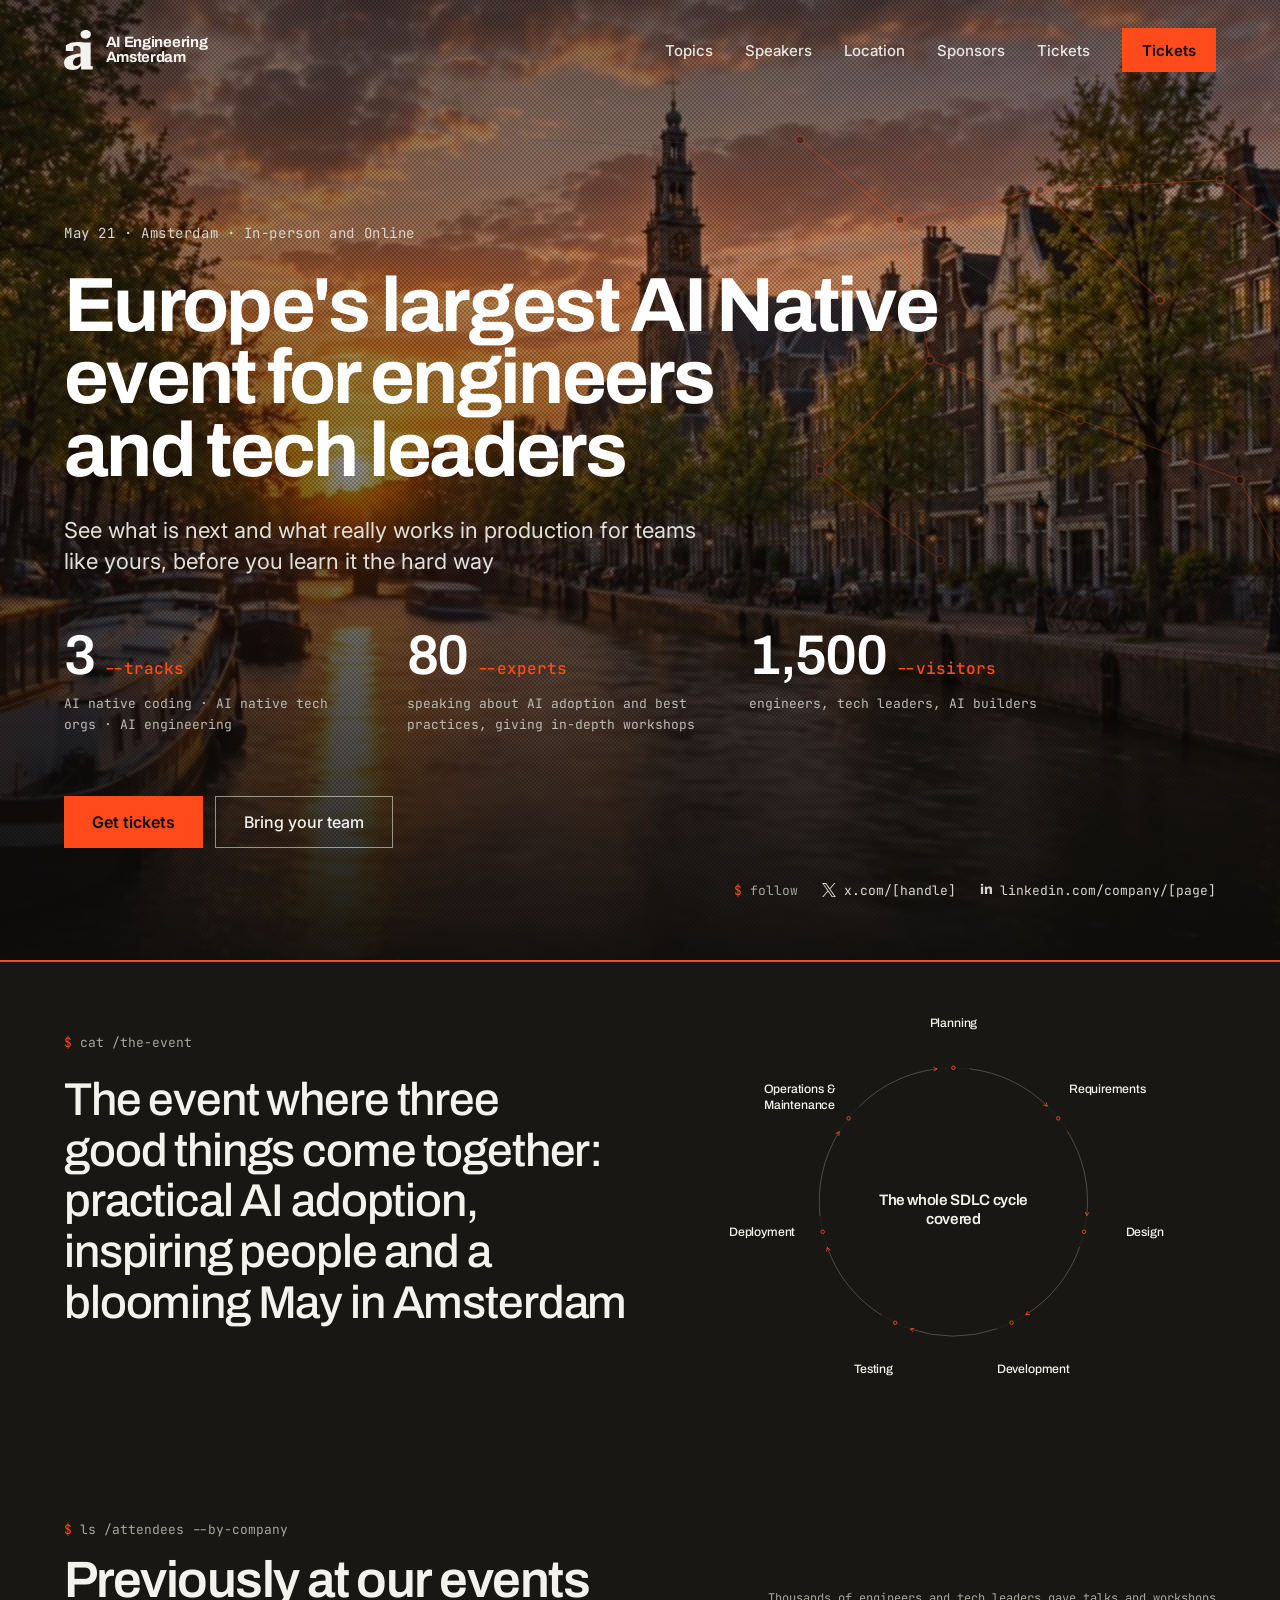
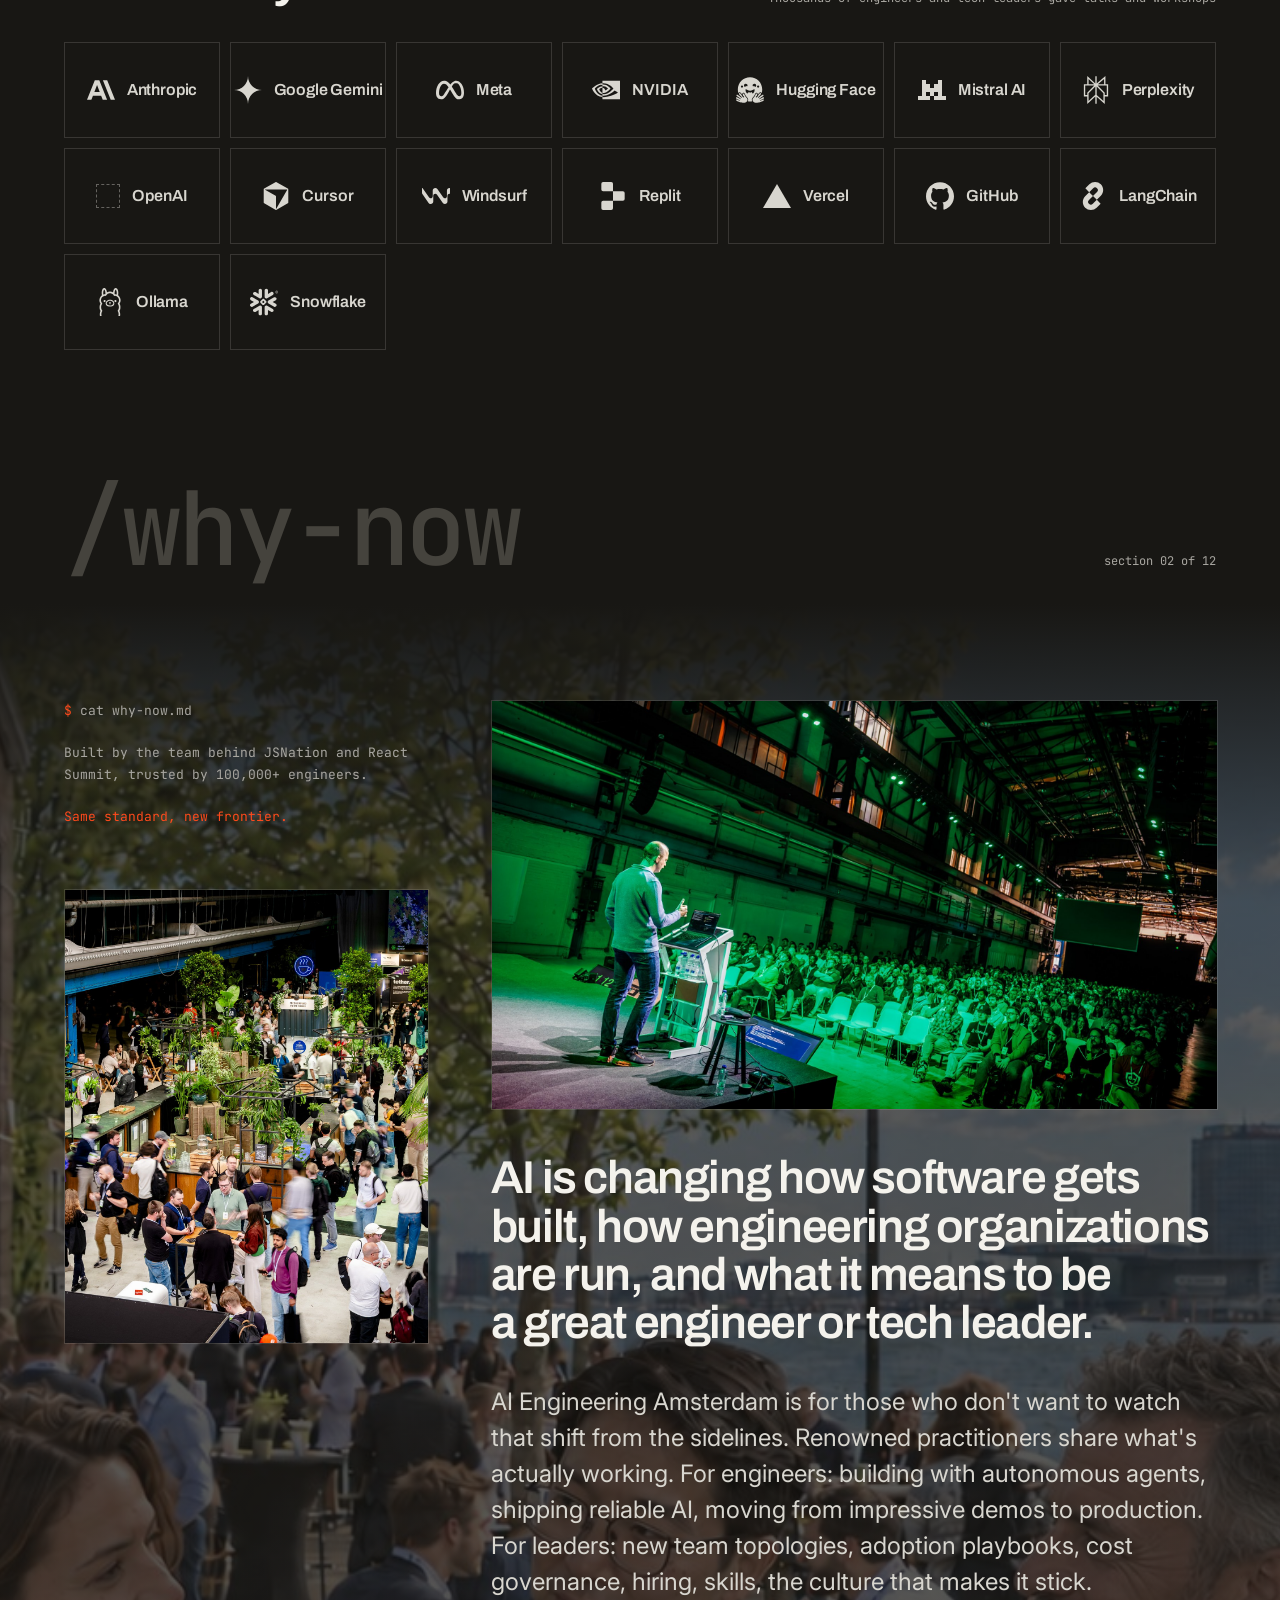
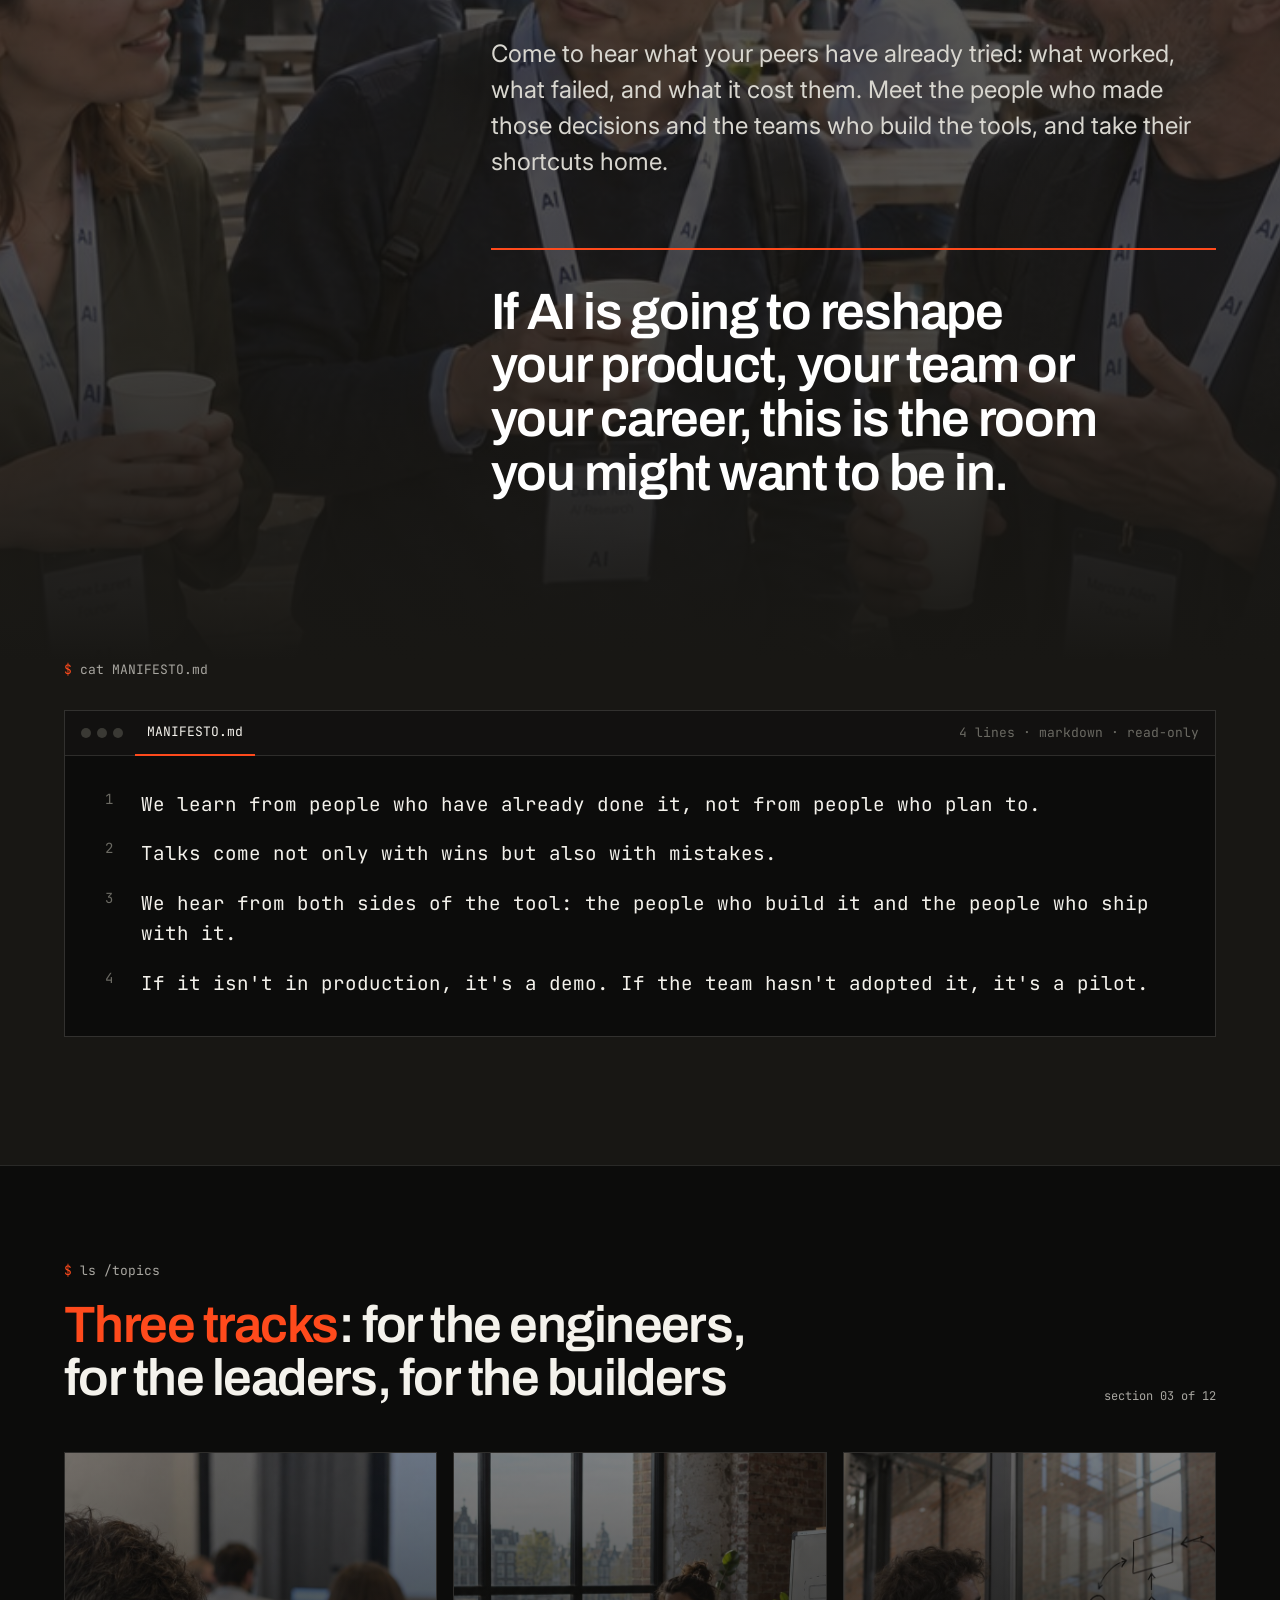
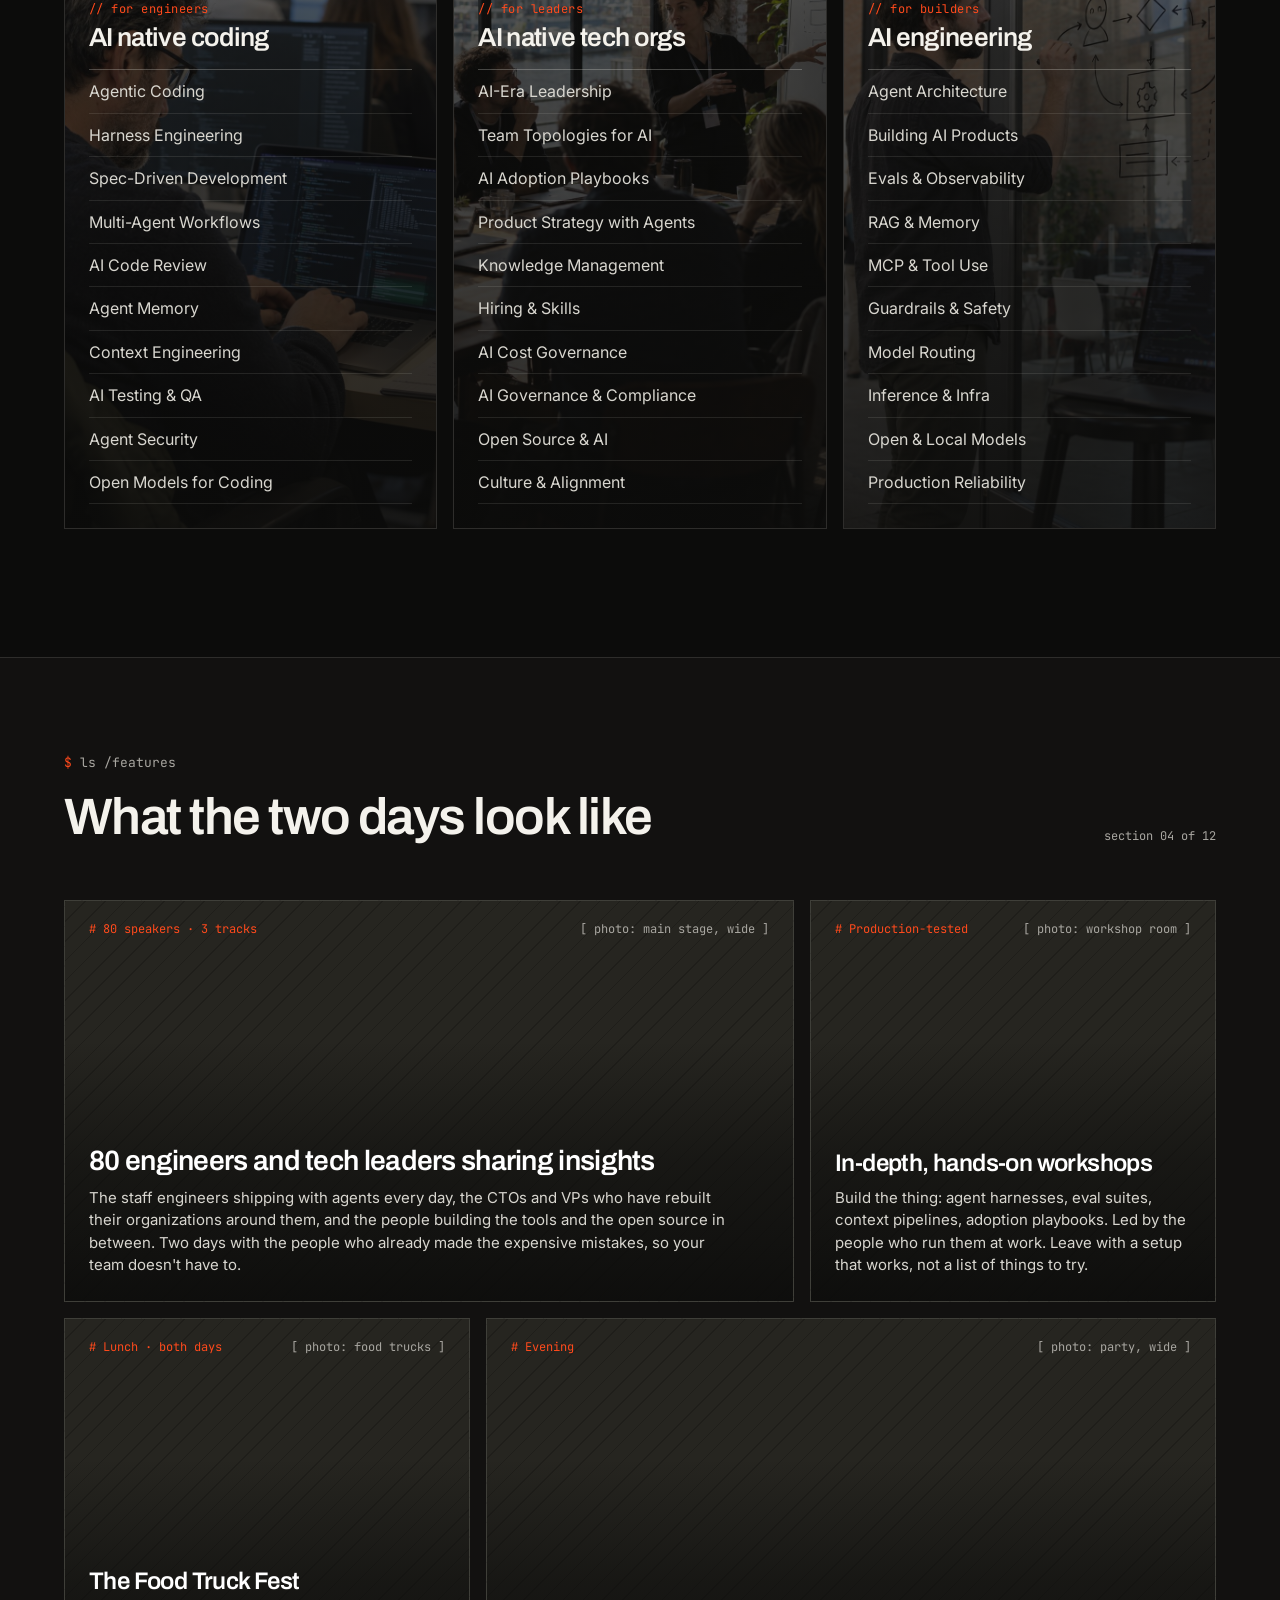
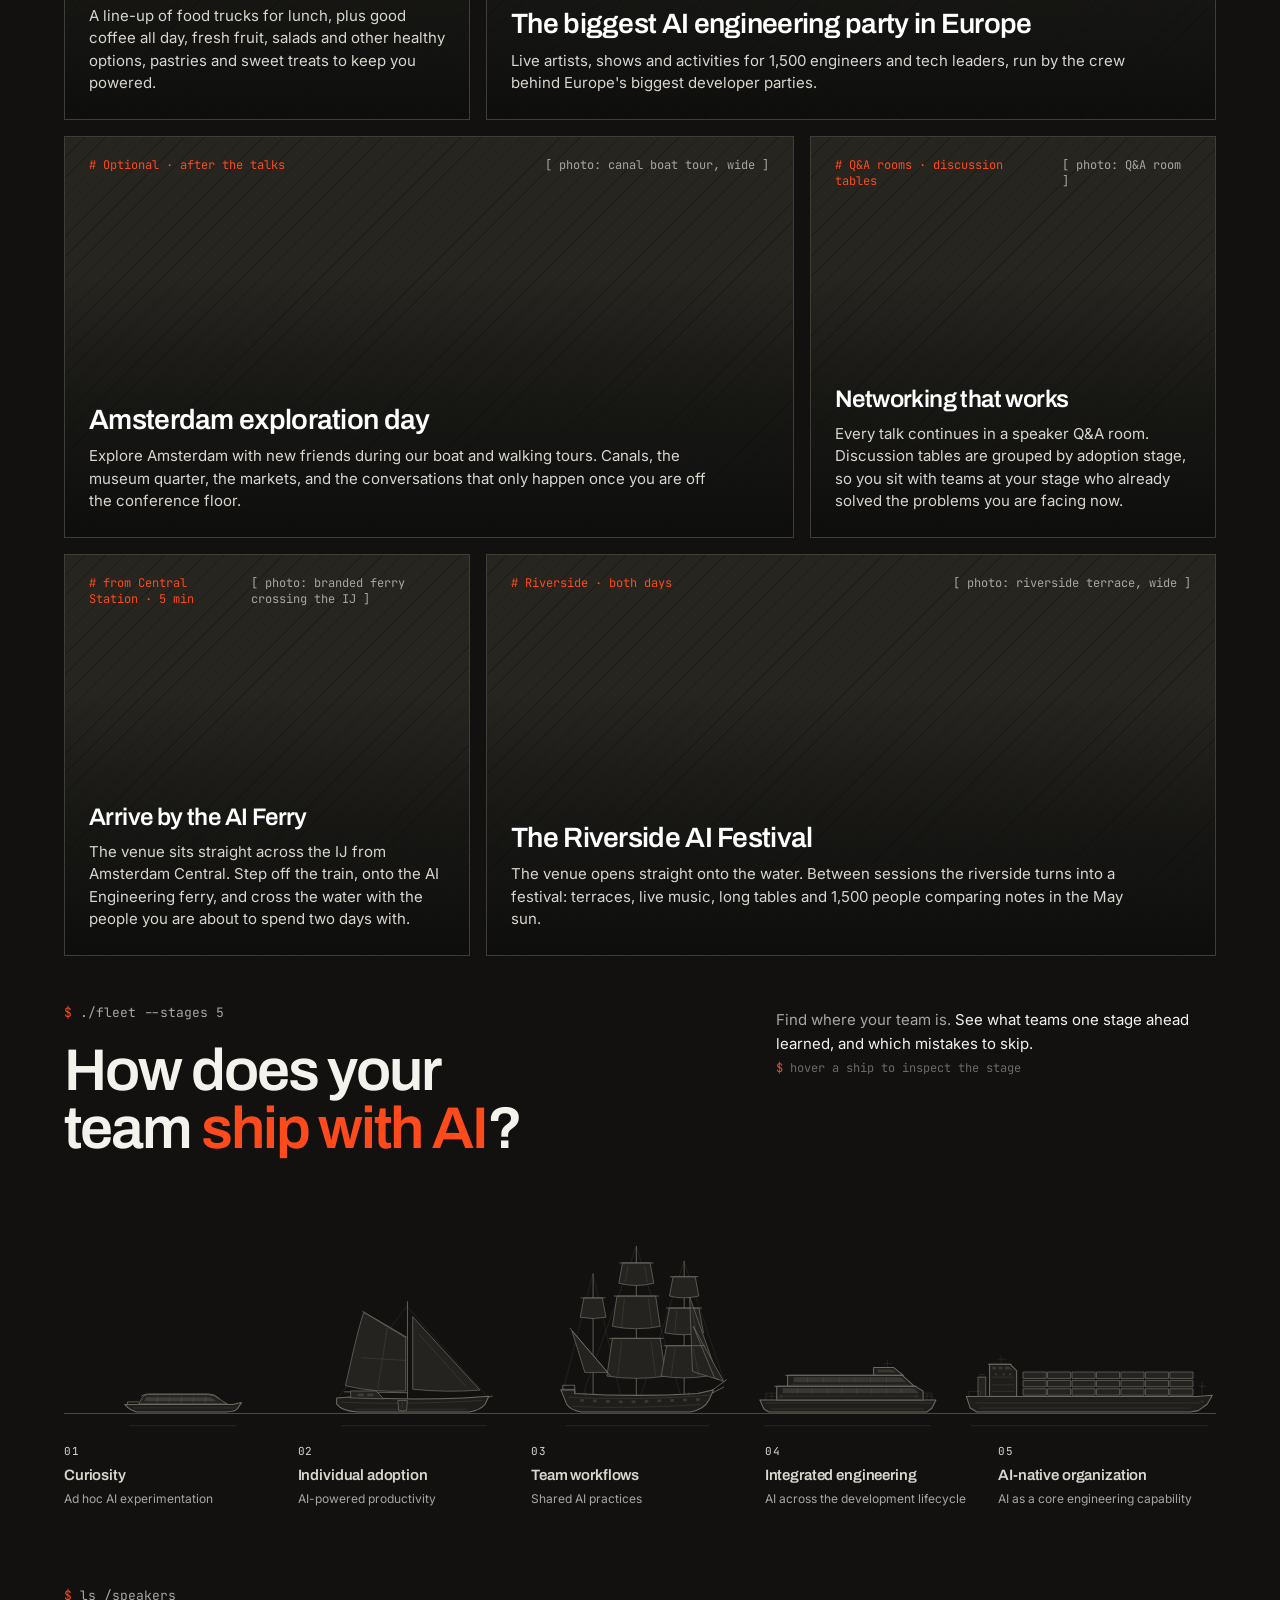
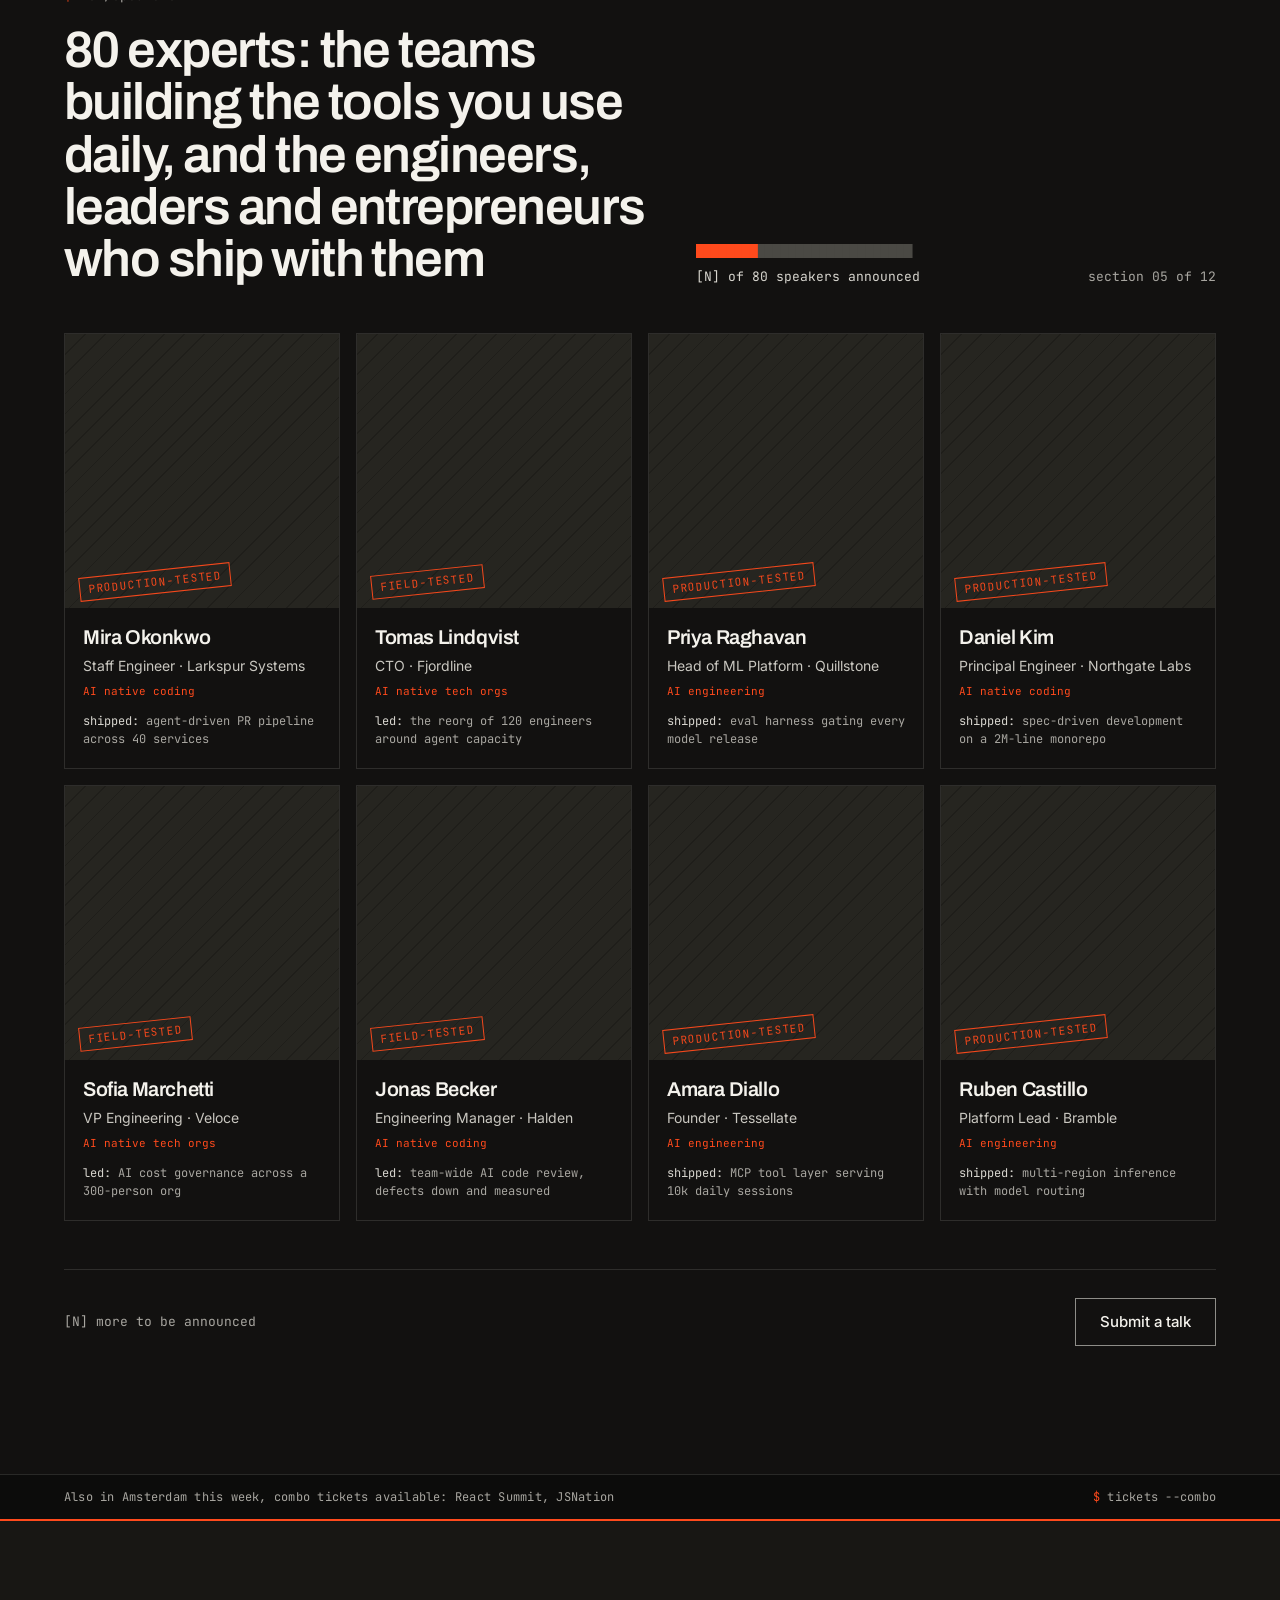
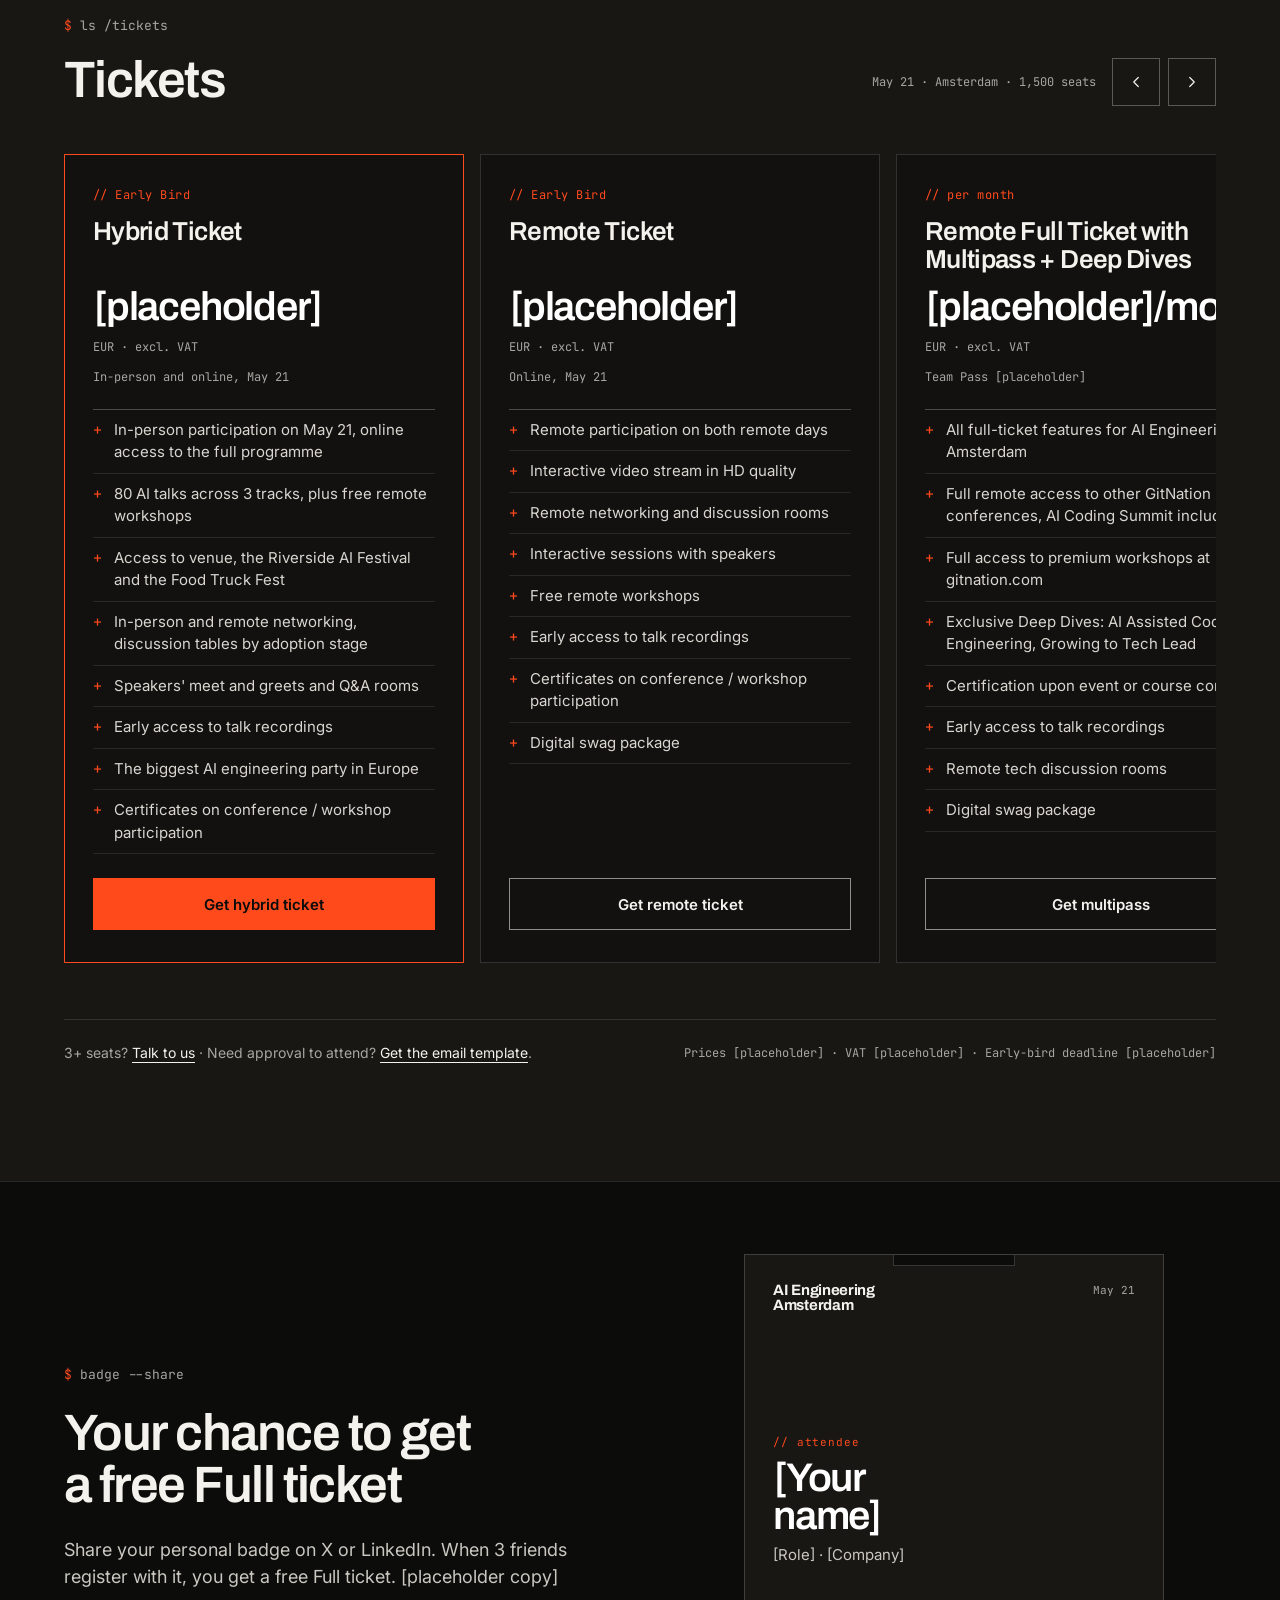
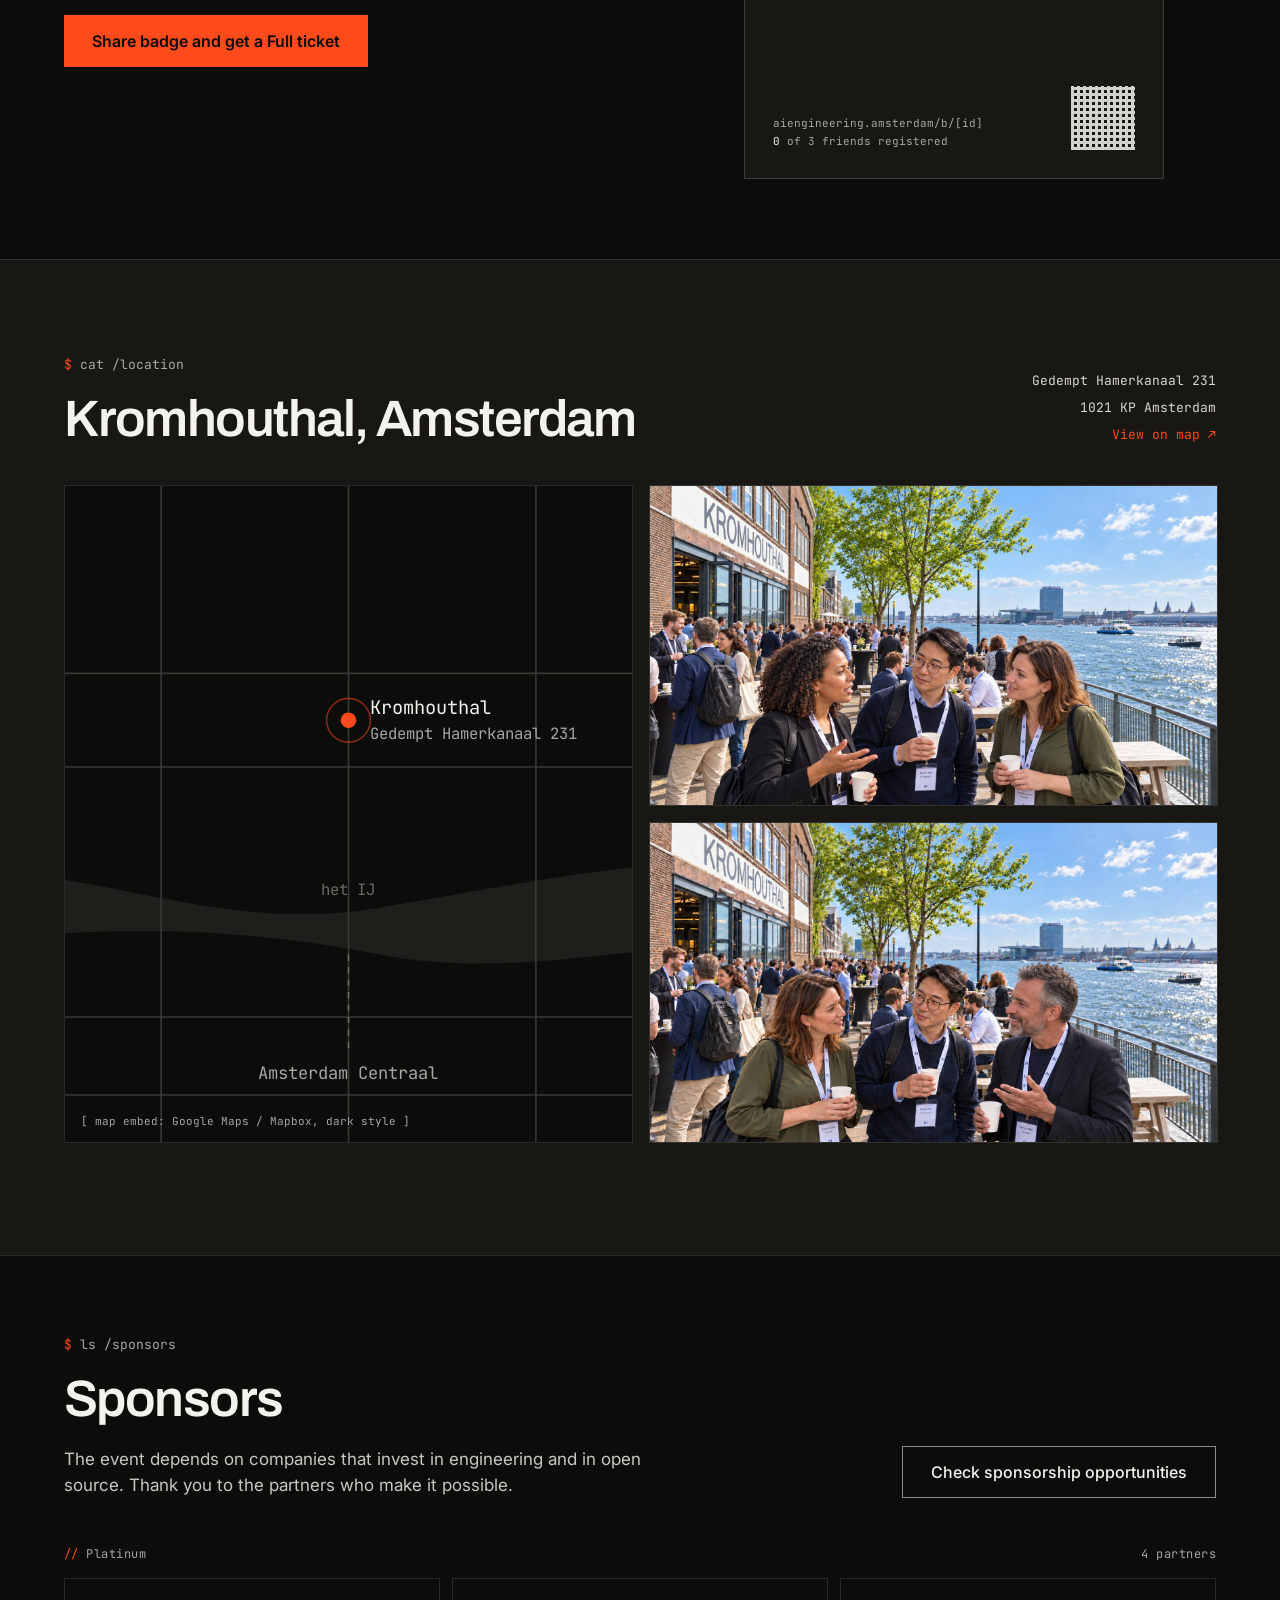
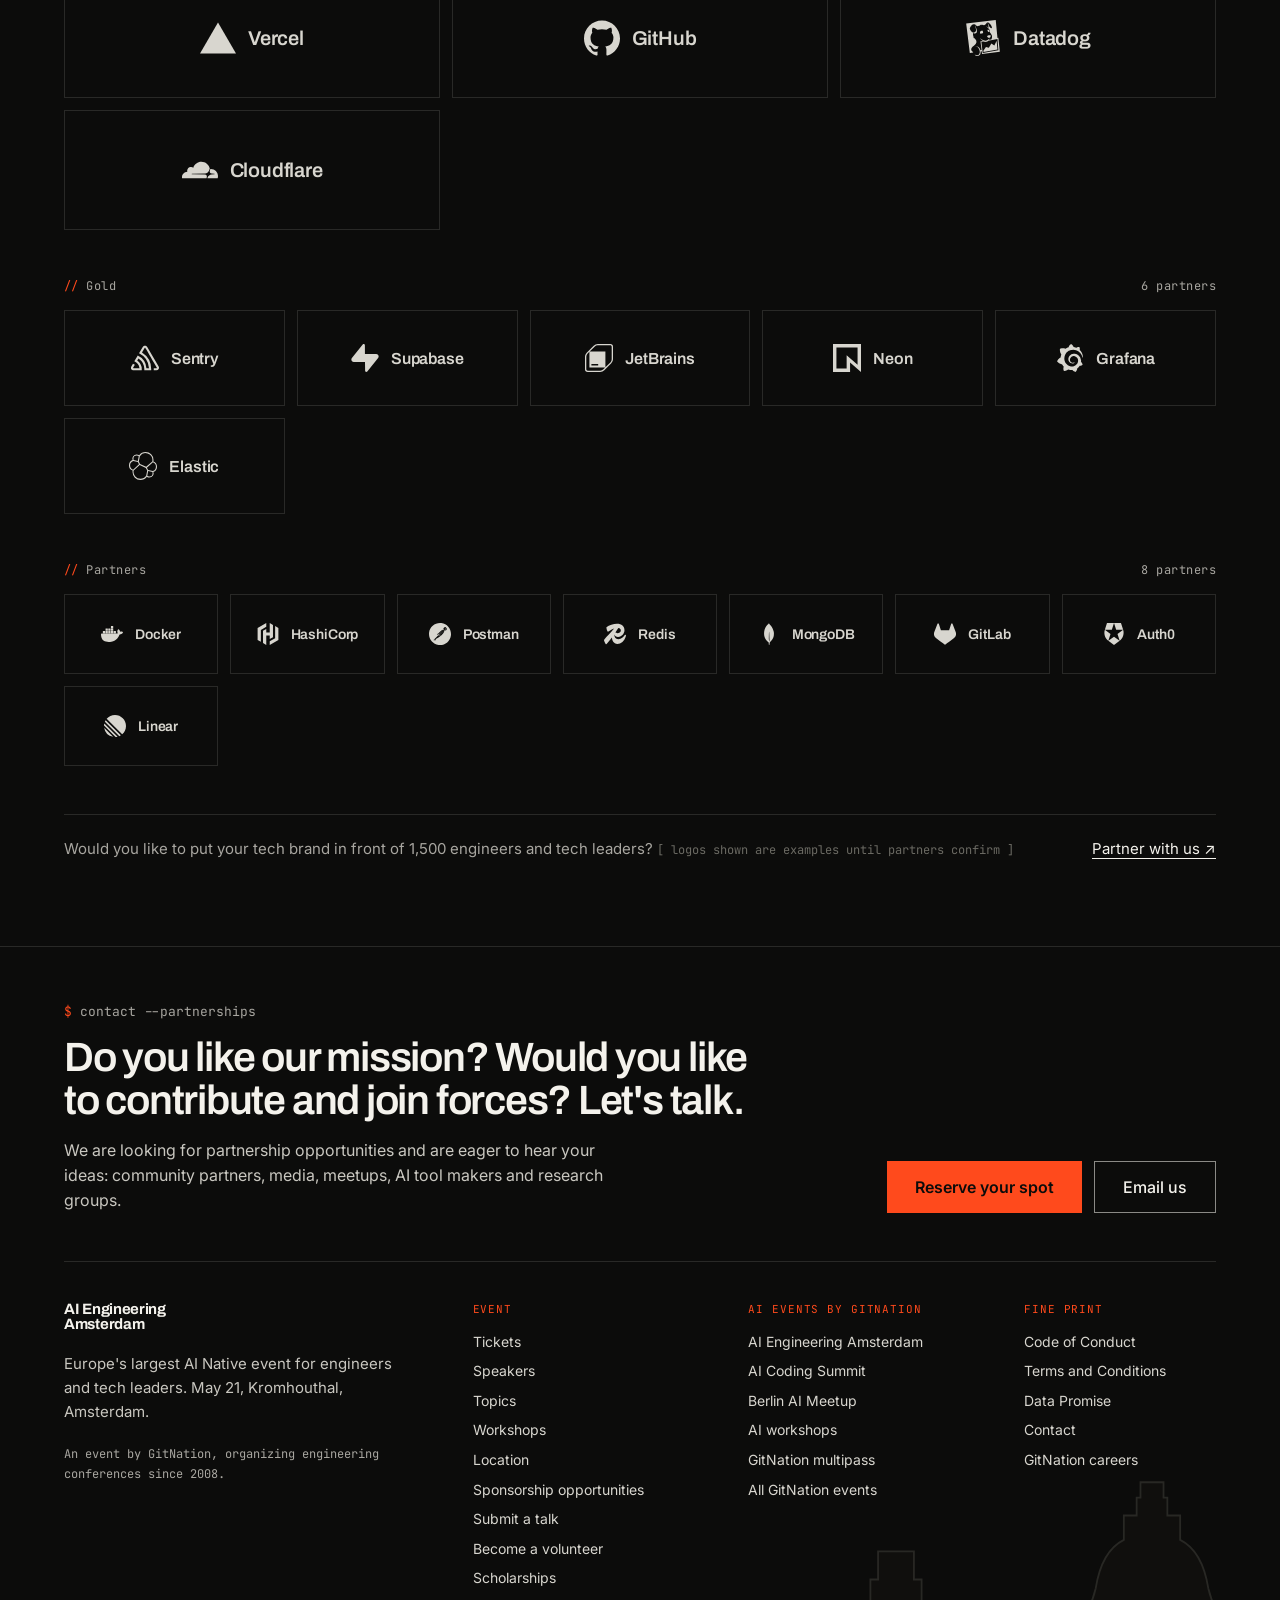
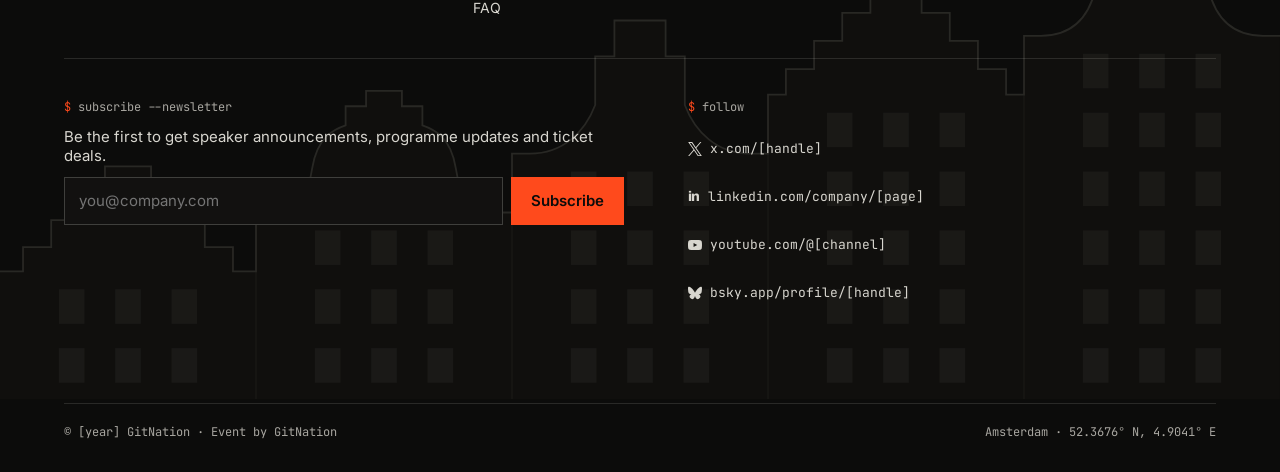
==== index.html @ aa18ffc8 "Initial commit" ====
<!doctype html>
<html lang="en">
<head>
<meta charset="utf-8">
<meta name="viewport" content="width=device-width, initial-scale=1">
<title>AI Engineering Amsterdam</title>
<meta name="description" content="Europe's largest AI Native event for engineers and tech leaders. Kromhouthal, Amsterdam.">
<link rel="stylesheet" href="https://fonts.googleapis.com/css2?family=Archivo:wght@500;600;700;800&amp;family=Inter:wght@400;500&amp;family=JetBrains+Mono:wght@400;500&amp;display=swap">
<style>
html,body{margin:0;background:#121110}
body{margin:0;background:#121110}
a{color:#FF4A1C}a:hover{color:#FF6A42}
.a-link{color:#E8E6E0;text-decoration:none;font-size:15px;font-weight:500}
.a-link:hover{color:#FFFFFF}
.btn-primary{background:#FF4A1C;color:#0C0C0B}
.btn-primary:hover{background:#FF6A42}
.btn-ghost{color:#F4F2EC;border:1px solid rgba(244,242,236,.55)}
.btn-ghost:hover{border-color:#F4F2EC}
.soc-link{color:#D8D6CF}.soc-link:hover{color:#FF4A1C}
.vessel{color:#6B6A63;transition:color .28s ease}
.vessel.is-progress{color:#BDBBB4}
.vessel.is-active{color:#FF4A1C}
.vessel-body{fill:#1F1E1A;stroke:currentColor;stroke-width:1.05}
.vessel-panel{fill:#242320;stroke:currentColor;stroke-width:.75}
.vessel.is-progress .vessel-body{fill:#242320}
.vessel.is-active .vessel-body{fill:#2C2521}
.vessel.is-active .vessel-panel{fill:#2A2420}
.vessel-body,.vessel-panel{transition:fill .28s ease;stroke-linejoin:round;vector-effect:non-scaling-stroke}
.vessel-line,.vessel-detail,.vessel-rigging{fill:none;stroke:currentColor;stroke-width:.85;stroke-linecap:round;stroke-linejoin:round;vector-effect:non-scaling-stroke}
.vessel-detail{opacity:.45;stroke-width:.55}
.vessel-rigging{opacity:.42;stroke-width:.45}
.vessel-window{fill:#F4F2EC;fill-opacity:.12;stroke:none}
.vessel.is-active .vessel-window{fill:#FF4A1C;fill-opacity:.55}
.logo-rail{-webkit-mask-image:linear-gradient(180deg,transparent 0,#000 12%,#000 88%,transparent 100%);mask-image:linear-gradient(180deg,transparent 0,#000 12%,#000 88%,transparent 100%)}
.logo-track{animation:logo-scroll 36s linear infinite}
.logo-rail-x{-webkit-mask-image:linear-gradient(90deg,transparent 0,#000 8%,#000 92%,transparent 100%);mask-image:linear-gradient(90deg,transparent 0,#000 8%,#000 92%,transparent 100%)}
.logo-track-x{animation:logo-scroll-x 60s linear infinite}
.logo-rail-x:hover .logo-track-x{animation-play-state:paused}
@keyframes logo-scroll-x{from{transform:translateX(0)}to{transform:translateX(-50%)}}
@media(prefers-reduced-motion:reduce){.logo-track-x{animation:none}}
.logo-rail:hover .logo-track{animation-play-state:paused}
@keyframes logo-scroll{from{transform:translateY(0)}to{transform:translateY(-50%)}}
@media(prefers-reduced-motion:reduce){.logo-track{animation:none}}

.tickets-row{scrollbar-width:none}.tickets-row::-webkit-scrollbar{display:none}
.hero-video-overlay{position:absolute;inset:0;pointer-events:none;background-color:rgba(0,0,0,.16);background-image:conic-gradient(rgba(0,0,0,.22) 25%,transparent 0 50%,rgba(0,0,0,.22) 0 75%,transparent 0);background-size:4px 4px}
#corner-intro[hidden],#corner-detail[hidden]{display:none}
</style>
</head>
<body>
<div style="font-family: Inter, system-ui, sans-serif; color: #F4F2EC; background: #121110; display: flex; flex-direction: column; min-height: 100%">


  <!-- HERO (video background) -->
  <section style="position: relative; background: #0C0C0B; color: #F4F2EC; min-height: 960px; display: flex; flex-direction: column; overflow: hidden">

    <!-- poster frame: Amsterdam canal at golden hour, graded dark; canal-to-graph lines over it -->
    <video class="hero-video" src="assets/hero-amsterdam.mp4" poster="assets/hero-amsterdam.jpg" autoplay="autoplay" muted="muted" loop="loop" playsinline="playsinline" preload="auto" aria-hidden="true" tabindex="-1" style="position: absolute; inset: 0; width: 100%; height: 100%; object-fit: cover; object-position: 50% 40%; background: #0C0C0B"></video>
    <div class="hero-video-overlay" aria-hidden="true"></div>
    <svg aria-hidden="true" viewBox="0 0 1440 960" preserveAspectRatio="xMidYMid slice" style="position: absolute; inset: 0; width: 100%; height: 100%; opacity: .35">
      <g fill="none" stroke="#5A5953" stroke-width="1">
        <path d="M 1440 700 A 560 560 0 0 0 880 140"></path>
        <path d="M 1440 790 A 650 650 0 0 0 790 140"></path>
        <path d="M 1440 880 A 740 740 0 0 0 700 140"></path>
        <path d="M 1440 960 A 830 830 0 0 0 610 140"></path>
      </g>
      <g fill="none" stroke="#FF4A1C" stroke-width="1.25">
        <path d="M 880 140 L 980 220 L 1120 190 L 1240 300"></path>
        <path d="M 980 220 L 1010 360 L 1160 420"></path>
        <path d="M 1120 190 L 1300 180 L 1400 260"></path>
        <path d="M 1010 360 L 900 470 L 1020 560"></path>
        <path d="M 1160 420 L 1320 480 L 1380 600"></path>
      </g>
      <g fill="#0C0C0B" stroke="#FF4A1C" stroke-width="1.5">
        <circle cx="880" cy="140" r="4"></circle><circle cx="980" cy="220" r="4"></circle><circle cx="1120" cy="190" r="4"></circle>
        <circle cx="1240" cy="300" r="4"></circle><circle cx="1010" cy="360" r="4"></circle><circle cx="1160" cy="420" r="4"></circle>
        <circle cx="1300" cy="180" r="4"></circle><circle cx="900" cy="470" r="4"></circle><circle cx="1020" cy="560" r="4"></circle>
        <circle cx="1320" cy="480" r="4"></circle><circle cx="1380" cy="600" r="4"></circle><circle cx="1400" cy="260" r="4"></circle>
      </g>
    </svg>
    <div aria-hidden="true" style="position: absolute; inset: 0; background: linear-gradient(180deg, rgba(12,12,11,.3) 0%, rgba(12,12,11,0) 28%, rgba(12,12,11,.3) 58%, rgba(12,12,11,.92) 100%)"></div>
    <div aria-hidden="true" style="position: absolute; inset: 0; background: linear-gradient(90deg, rgba(12,12,11,.3) 0%, rgba(12,12,11,.05) 50%, rgba(12,12,11,0) 100%)"></div>

    <!-- NAV -->
    <nav style="position: relative; z-index: 2; display: flex; align-items: center; justify-content: space-between; gap: 24px; padding: 28px 64px; max-width: 1440px; width: 100%; box-sizing: border-box; margin: 0 auto; flex-wrap: wrap">
      <a href="#top" aria-label="AI Engineering Amsterdam, home" style="display: inline-flex; align-items: center; gap: 12px; color: #F4F2EC; text-decoration: none">
        <svg viewBox="0 0 73.65 100" width="29.5" height="40" aria-hidden="true" style="display: block; flex: none">
          <defs><clipPath id="mk-nav"><rect x="0" y="0" width="73.65" height="88.5"></rect></clipPath></defs><g fill="#F4F2EC">
            <path d="M44.27 57.97 44.25 65.75Q39.77 66.32 36.22 67.26Q32.68 68.20 30.06 69.54Q27.44 70.89 25.77 72.57Q24.10 74.24 23.27 76.38Q22.44 78.51 22.44 81.01Q22.44 83.99 23.42 86.00Q24.40 88.01 26.26 89.04Q28.11 90.07 30.59 90.07Q33.69 90.07 36.16 88.40Q38.63 86.73 40.59 83.70Q42.55 80.67 44.02 76.55L44.31 85.45Q42.46 90.07 39.39 93.33Q36.32 96.58 32.00 98.29Q27.69 100.00 22.06 100.00Q15.23 100.00 10.28 97.96Q5.34 95.92 2.67 91.89Q0.00 87.85 0.00 82.03Q0.00 76.53 2.82 72.54Q5.63 68.55 11.22 65.77Q16.81 62.99 25.08 61.12Q33.36 59.24 44.27 57.97ZM42.85 98.68V85.68L41.30 85.84V49.65Q41.30 45.97 40.23 43.70Q39.15 41.43 37.02 40.41Q34.89 39.39 31.65 39.39Q26.94 39.39 23.81 41.44Q20.68 43.49 19.03 46.45Q17.99 45.16 17.86 43.93Q17.72 42.70 18.32 41.60Q18.91 40.50 20.20 39.70Q21.48 38.89 23.30 38.59V52.78H4.62V38.50Q6.58 37.00 10.46 34.93Q14.33 32.87 20.30 31.28Q26.27 29.69 34.22 29.69Q40.94 29.69 46.52 31.04Q52.11 32.38 56.21 35.18Q60.30 37.99 62.55 42.41Q64.79 46.83 64.79 53.06V86.40Q64.79 87.77 65.56 88.55Q66.33 89.33 67.76 89.71Q69.20 90.10 71.23 90.33L71.82 90.48V98.68Z"></path>
            <path clip-path="url(#mk-nav)" d="M54.19 21.74Q48.22 21.74 44.69 18.85Q41.15 15.96 41.15 10.84Q41.15 5.73 44.69 2.86Q48.22 0.00 54.19 0.00Q60.23 0.00 63.73 2.86Q67.22 5.73 67.22 10.84Q67.22 15.96 63.73 18.85Q60.23 21.74 54.19 21.74ZM66.57 31.01V86.84Q66.57 89.19 68.59 89.98Q70.61 90.77 73.51 90.77H73.65V98.68H35.39V90.77H35.53Q38.52 90.77 40.50 89.98Q42.48 89.19 42.48 86.84V43.93Q42.48 41.82 41.07 41.01Q39.65 40.19 36.50 39.52L35.34 39.26V31.01Z"></path>
          </g>
          
        </svg>
        <span style="display: flex; flex-direction: column; font-family: Archivo, system-ui, sans-serif; font-weight: 700; font-size: 15px; line-height: 1; letter-spacing: -0.02em"><span>AI Engineering</span><span>Amsterdam</span></span>
      </a>
      <div style="display: flex; align-items: center; gap: 32px; flex-wrap: wrap">
        <a class="a-link" href="#topics">Topics</a>
        <a class="a-link" href="#speakers">Speakers</a>
        <a class="a-link" href="#location">Location</a>
        <a class="a-link" href="#sponsors">Sponsors</a>
        <a class="a-link" href="#tickets">Tickets</a>
        <a class="btn-primary" href="#tickets" style="display: inline-flex; align-items: center; height: 44px; padding: 0 20px; font-weight: 600; font-size: 15px; text-decoration: none">Tickets</a>
      </div>
    </nav>

    <!-- hero content, left aligned, facts stacked beneath -->
    <div style="position: relative; z-index: 2; flex: 1 1 auto; display: flex; flex-direction: column; justify-content: flex-end; max-width: 1440px; width: 100%; box-sizing: border-box; margin: 0 auto; padding: 64px 64px 48px">
      <div style="display: flex; flex-direction: column; gap: 28px; max-width: 980px">
        <p style="margin: 0; font-family: 'JetBrains Mono', ui-monospace, monospace; font-size: 14px; letter-spacing: .04em; color: #D8D6CF">May 21 · Amsterdam · In-person and Online</p>
        <h1 style="margin: 0; font-family: Archivo, system-ui, sans-serif; font-weight: 700; font-size: clamp(32px, 6vw, 104px); line-height: .94; letter-spacing: -0.035em; color: #FFFFFF; text-wrap: balance">Europe's largest AI Native event for engineers and tech leaders</h1>
        <p style="margin: 0; font-size: 22px; line-height: 1.4; color: #E2E0D9; max-width: 640px">See what is next and what really works in production for teams like yours, before you learn it the hard way</p>
        <!--<p style="margin: 0; font-family: 'JetBrains Mono', ui-monospace, monospace; font-size: 14px; line-height: 1.6; color: #C9C7C0; max-width: 640px"><span style="color: #FF4A1C">$</span> speakers building the AI tools you use daily and from teams shipping with them</p>-->
        <div style="display: grid; grid-template-columns: repeat(auto-fit, minmax(min(150px, 100%), 1fr)); gap: 0 48px">
          <div style="display: flex; flex-direction: column; gap: 10px; padding: 24px 0">
            <div style="font-family: Archivo, system-ui, sans-serif; font-weight: 600; font-size: 56px; line-height: 1; letter-spacing: -0.03em; color: #FFFFFF">3<span style="font-family: 'JetBrains Mono', ui-monospace, monospace; font-size: 16px; font-weight: 500; letter-spacing: 0; color: #FF4A1C; margin-left: 10px">--tracks</span></div>
            <p style="margin: 0; font-family: 'JetBrains Mono', ui-monospace, monospace; font-size: 13px; line-height: 1.6; color: #BDBBB4">AI native coding · AI native tech orgs · AI engineering</p>
          </div>
          <div style="display: flex; flex-direction: column; gap: 10px; padding: 24px 0;">
            <div style="font-family: Archivo, system-ui, sans-serif; font-weight: 600; font-size: 56px; line-height: 1; letter-spacing: -0.03em; color: #FFFFFF">80<span style="font-family: 'JetBrains Mono', ui-monospace, monospace; font-size: 16px; font-weight: 500; letter-spacing: 0; color: #FF4A1C; margin-left: 10px">--experts</span></div>
            <p style="margin: 0; font-family: 'JetBrains Mono', ui-monospace, monospace; font-size: 13px; line-height: 1.6; color: #BDBBB4">speaking about AI adoption and best practices, giving in-depth workshops</p>
          </div>
          <div style="display: flex; flex-direction: column; gap: 10px; padding: 24px 0;">
            <div style="font-family: Archivo, system-ui, sans-serif; font-weight: 600; font-size: 56px; line-height: 1; letter-spacing: -0.03em; color: #FFFFFF">1,500<span style="font-family: 'JetBrains Mono', ui-monospace, monospace; font-size: 16px; font-weight: 500; letter-spacing: 0; color: #FF4A1C; margin-left: 10px">--visitors</span></div>
            <p style="margin: 0; font-family: 'JetBrains Mono', ui-monospace, monospace; font-size: 13px; line-height: 1.6; color: #BDBBB4">engineers, tech leaders, AI builders</p>
          </div>
        </div>
        <div style="display: flex; gap: 12px; flex-wrap: wrap; margin-top: 8px">
          <a class="btn-primary" href="#tickets" style="display: inline-flex; align-items: center; height: 52px; padding: 0 28px; font-weight: 600; font-size: 16px; text-decoration: none">Get tickets</a>
          <a class="btn-ghost" href="#for-teams" style="display: inline-flex; align-items: center; height: 52px; padding: 0 28px; font-weight: 500; font-size: 16px; text-decoration: none; box-sizing: border-box">Bring your team</a>
        </div>
      </div>

      <!-- facts stacked -->


      <!-- social links -->
      <div style="display: flex; align-items: flex-end; justify-content: flex-end; gap: 32px; margin-top: 20px; flex-wrap: wrap">
        <div style="display: flex; align-items: center; gap: 24px; font-family: 'JetBrains Mono', ui-monospace, monospace; font-size: 13px; flex-wrap: wrap">
          <span style="color: #A8A6A0"><span style="color: #FF4A1C">$</span> follow</span>
          <a class="soc-link" href="https://x.com/[handle]" style="display: inline-flex; align-items: center; gap: 8px; min-height: 44px; text-decoration: none"><svg viewBox="0 0 24 24" width="14" height="14" aria-hidden="true"><path fill="currentColor" d="M14.234 10.162 22.977 0h-2.072l-7.591 8.824L7.251 0H.258l9.168 13.343L.258 24H2.33l8.016-9.318L16.749 24h6.993zm-2.837 3.299-.929-1.329L3.076 1.56h3.182l5.965 8.532.929 1.329 7.754 11.09h-3.182z"></path></svg>x.com/[handle]</a>
          <a class="soc-link" href="https://www.linkedin.com/company/[page]" style="display: inline-flex; align-items: center; gap: 8px; min-height: 44px; text-decoration: none"><span aria-hidden="true" style="font-family: Archivo, system-ui, sans-serif; font-weight: 800; font-size: 14px; letter-spacing: -0.04em; line-height: 1">in</span>linkedin.com/company/[page]</a>
        </div>
      </div>
    </div>
  </section>

  <!-- TAGLINE BAND: warm charcoal, Amsterdam-gables adoption curve on the right -->
  



  <!-- WHY NOW: dimmed canal photo behind, oversized section marker as the divider -->
  


  <!-- FEATURES: lifted charcoal, captioned photo grid, alternating wide / narrow -->
  <section style="background: #181714; border-top: 2px solid #FF4A1C; display: flex; flex-direction: column; overflow: hidden">
    <div style="display: flex; flex-direction: column; gap: 24px; padding: 72px 64px 0; box-sizing: border-box; max-width: 720px; position: relative; z-index: 1">
      <span style="font-family: 'JetBrains Mono', ui-monospace, monospace; font-size: 13px; color: #A8A6A0"><span style="color: #FF4A1C">$</span> cat /the-event</span>
      <p style="margin: 0; font-family: Archivo, system-ui, sans-serif; font-weight: 500; font-size: clamp(30px, 3.6vw, 50px); line-height: 1.1; letter-spacing: -0.025em; color: #F4F2EC; text-wrap: balance">The event where three good things come together: practical AI adoption, inspiring people and a blooming May in Amsterdam</p>
    </div>
    <div style="display: flex; flex-direction: column; padding: 64px 64px 0 0; box-sizing: border-box; width: 46%; min-width: min(520px, 100%); align-self: flex-end; margin-top: -400px">
      <svg viewBox="0 40 900 700" role="img" aria-label="The software development life cycle as a clockwise loop: Planning, Requirements, Design, Development, Testing, Deployment, Operations and Maintenance. The event covers the whole cycle." style="display: block; width: 100%; height: auto; overflow: visible">
        <defs>
          <marker id="sdlc-arrow" markerWidth="9" markerHeight="9" refX="7.5" refY="4.5" orient="auto" markerUnits="userSpaceOnUse">
            <path d="M2 1.5 7.5 4.5 2 7.5" fill="none" stroke="#FF4A1C" stroke-width="1.35" stroke-linecap="round" stroke-linejoin="round"></path>
          </marker>
        </defs>
        <circle cx="450" cy="400" r="230" fill="none" stroke="rgba(244,242,236,.08)" stroke-width="1"></circle>
        <g aria-hidden="true">
          <path d="M478.03 171.71A230 230 0 0 1 611.00 235.75" fill="none" stroke="#6B6A63" stroke-width="1" stroke-linecap="round" marker-end="url(#sdlc-arrow)"></path>
          <path d="M645.96 279.58A230 230 0 0 1 678.80 423.47" fill="none" stroke="#6B6A63" stroke-width="1" stroke-linecap="round" marker-end="url(#sdlc-arrow)"></path>
          <path d="M666.32 478.13A230 230 0 0 1 574.30 593.52" fill="none" stroke="#6B6A63" stroke-width="1" stroke-linecap="round" marker-end="url(#sdlc-arrow)"></path>
          <path d="M523.80 617.84A230 230 0 0 1 376.20 617.84" fill="none" stroke="#6B6A63" stroke-width="1" stroke-linecap="round" marker-end="url(#sdlc-arrow)"></path>
          <path d="M325.70 593.52A230 230 0 0 1 233.68 478.13" fill="none" stroke="#6B6A63" stroke-width="1" stroke-linecap="round" marker-end="url(#sdlc-arrow)"></path>
          <path d="M221.20 423.47A230 230 0 0 1 254.04 279.58" fill="none" stroke="#6B6A63" stroke-width="1" stroke-linecap="round" marker-end="url(#sdlc-arrow)"></path>
          <path d="M289.00 235.75A230 230 0 0 1 421.97 171.71" fill="none" stroke="#6B6A63" stroke-width="1" stroke-linecap="round" marker-end="url(#sdlc-arrow)"></path>
        </g>
        <g aria-hidden="true">
          <text x="450" y="406" font-family="Archivo, system-ui, sans-serif" font-size="26" font-weight="600" letter-spacing="-0.6" text-anchor="middle" fill="#F4F2EC">The whole SDLC cycle</text>
          <text x="450" y="438" font-family="Archivo, system-ui, sans-serif" font-size="26" font-weight="600" letter-spacing="-0.6" text-anchor="middle" fill="#F4F2EC">covered</text>
        </g>
          <g aria-label="Planning">
            <circle cx="450.0" cy="170.0" r="3" fill="#181714" stroke="#FF4A1C" stroke-width="1.5"></circle>
            <text x="450" y="100" font-family="Archivo, system-ui, sans-serif" font-size="21" font-weight="500" letter-spacing="-0.3" text-anchor="middle" fill="#F4F2EC">Planning</text>
          </g>
          <g aria-label="Requirements">
            <circle cx="629.82" cy="256.6" r="3" fill="#181714" stroke="#FF4A1C" stroke-width="1.5"></circle>
            <text x="714" y="213" font-family="Archivo, system-ui, sans-serif" font-size="21" font-weight="500" letter-spacing="-0.3" text-anchor="middle" fill="#F4F2EC">Requirements</text>
          </g>
          <g aria-label="Design">
            <circle cx="674.23" cy="451.18" r="3" fill="#181714" stroke="#FF4A1C" stroke-width="1.5"></circle>
            <text x="778" y="458" font-family="Archivo, system-ui, sans-serif" font-size="21" font-weight="500" letter-spacing="-0.3" text-anchor="middle" fill="#F4F2EC">Design</text>
          </g>
          <g aria-label="Development">
            <circle cx="549.79" cy="607.22" r="3" fill="#181714" stroke="#FF4A1C" stroke-width="1.5"></circle>
            <text x="587" y="693" font-family="Archivo, system-ui, sans-serif" font-size="21" font-weight="500" letter-spacing="-0.3" text-anchor="middle" fill="#F4F2EC">Development</text>
          </g>
          <g aria-label="Testing">
            <circle cx="350.21" cy="607.22" r="3" fill="#181714" stroke="#FF4A1C" stroke-width="1.5"></circle>
            <text x="313" y="693" font-family="Archivo, system-ui, sans-serif" font-size="21" font-weight="500" letter-spacing="-0.3" text-anchor="middle" fill="#F4F2EC">Testing</text>
          </g>
          <g aria-label="Deployment">
            <circle cx="225.77" cy="451.18" r="3" fill="#181714" stroke="#FF4A1C" stroke-width="1.5"></circle>
            <text x="122" y="458" font-family="Archivo, system-ui, sans-serif" font-size="21" font-weight="500" letter-spacing="-0.3" text-anchor="middle" fill="#F4F2EC">Deployment</text>
          </g>
          <g aria-label="Operations &amp; Maintenance">
            <circle cx="270.18" cy="256.6" r="3" fill="#181714" stroke="#FF4A1C" stroke-width="1.5"></circle>
            <text x="186" y="213" font-family="Archivo, system-ui, sans-serif" font-size="21" font-weight="500" letter-spacing="-0.3" text-anchor="middle" fill="#F4F2EC"><tspan x="186" dy="0">Operations &amp;</tspan><tspan x="186" dy="27">Maintenance</tspan></text>
          </g>
      </svg>
      <div style="height: 24px"></div>
    </div>
  </section>

  <!-- MEET TEAMS OF: full-width band -->
  <section style="background: #181714; display: flex; flex-direction: column; gap: 36px; padding: 96px 0 72px; overflow: hidden">
    <div style="padding: 0 64px; display: flex; justify-content: space-between; align-items: flex-end; gap: 24px; flex-wrap: wrap">
      <div style="display: flex; flex-direction: column; gap: 16px">
        <span style="font-family: 'JetBrains Mono', ui-monospace, monospace; font-size: 13px; color: #A8A6A0"><span style="color: #FF4A1C">$</span> ls /attendees --by-company</span>
        <h2 style="margin: 0; font-family: Archivo, system-ui, sans-serif; font-weight: 600; font-size: clamp(34px, 4vw, 56px); line-height: 1.02; letter-spacing: -0.03em; color: #F4F2EC">Previously at our events</h2>
      </div>
      <span style="font-family: 'JetBrains Mono', ui-monospace, monospace; font-size: 12px; color: #A8A6A0">Thousands of engineers and tech leaders gave talks and workshops</span>
    </div>
    <ul aria-label="Companies whose teams attend" style="list-style: none; margin: 0; padding: 0 64px; display: grid; grid-template-columns: repeat(auto-fit, minmax(min(150px, 100%), 1fr)); gap: 10px">
            <li style="height: 96px; border: 1px solid rgba(244,242,236,.14); display: flex; align-items: center; justify-content: center; gap: 12px; padding: 0 12px; box-sizing: border-box"><svg viewBox="0 0 24 24" width="28" height="28" aria-hidden="true" style="flex: none"><path fill="#D8D6CF" d="M17.3041 3.541h-3.6718l6.696 16.918H24Zm-10.6082 0L0 20.459h3.7442l1.3693-3.5527h7.0052l1.3693 3.5528h3.7442L10.5363 3.5409Zm-.3712 10.2232 2.2914-5.9456 2.2914 5.9456Z"></path></svg><span style="font-family: Archivo, system-ui, sans-serif; font-weight: 600; font-size: 16px; letter-spacing: -0.01em; color: #D8D6CF; white-space: nowrap">Anthropic</span></li>
            <li style="height: 96px; border: 1px solid rgba(244,242,236,.14); display: flex; align-items: center; justify-content: center; gap: 12px; padding: 0 12px; box-sizing: border-box"><svg viewBox="0 0 24 24" width="28" height="28" aria-hidden="true" style="flex: none"><path fill="#D8D6CF" d="M11.04 19.32Q12 21.51 12 24q0-2.49.93-4.68.96-2.19 2.58-3.81t3.81-2.55Q21.51 12 24 12q-2.49 0-4.68-.93a12.3 12.3 0 0 1-3.81-2.58 12.3 12.3 0 0 1-2.58-3.81Q12 2.49 12 0q0 2.49-.96 4.68-.93 2.19-2.55 3.81a12.3 12.3 0 0 1-3.81 2.58Q2.49 12 0 12q2.49 0 4.68.96 2.19.93 3.81 2.55t2.55 3.81"></path></svg><span style="font-family: Archivo, system-ui, sans-serif; font-weight: 600; font-size: 16px; letter-spacing: -0.01em; color: #D8D6CF; white-space: nowrap">Google Gemini</span></li>
            <li style="height: 96px; border: 1px solid rgba(244,242,236,.14); display: flex; align-items: center; justify-content: center; gap: 12px; padding: 0 12px; box-sizing: border-box"><svg viewBox="0 0 24 24" width="28" height="28" aria-hidden="true" style="flex: none"><path fill="#D8D6CF" d="M6.915 4.03c-1.968 0-3.683 1.28-4.871 3.113C.704 9.208 0 11.883 0 14.449c0 .706.07 1.369.21 1.973a6.624 6.624 0 0 0 .265.86 5.297 5.297 0 0 0 .371.761c.696 1.159 1.818 1.927 3.593 1.927 1.497 0 2.633-.671 3.965-2.444.76-1.012 1.144-1.626 2.663-4.32l.756-1.339.186-.325c.061.1.121.196.183.3l2.152 3.595c.724 1.21 1.665 2.556 2.47 3.314 1.046.987 1.992 1.22 3.06 1.22 1.075 0 1.876-.355 2.455-.843a3.743 3.743 0 0 0 .81-.973c.542-.939.861-2.127.861-3.745 0-2.72-.681-5.357-2.084-7.45-1.282-1.912-2.957-2.93-4.716-2.93-1.047 0-2.088.467-3.053 1.308-.652.57-1.257 1.29-1.82 2.05-.69-.875-1.335-1.547-1.958-2.056-1.182-.966-2.315-1.303-3.454-1.303zm10.16 2.053c1.147 0 2.188.758 2.992 1.999 1.132 1.748 1.647 4.195 1.647 6.4 0 1.548-.368 2.9-1.839 2.9-.58 0-1.027-.23-1.664-1.004-.496-.601-1.343-1.878-2.832-4.358l-.617-1.028a44.908 44.908 0 0 0-1.255-1.98c.07-.109.141-.224.211-.327 1.12-1.667 2.118-2.602 3.358-2.602zm-10.201.553c1.265 0 2.058.791 2.675 1.446.307.327.737.871 1.234 1.579l-1.02 1.566c-.757 1.163-1.882 3.017-2.837 4.338-1.191 1.649-1.81 1.817-2.486 1.817-.524 0-1.038-.237-1.383-.794-.263-.426-.464-1.13-.464-2.046 0-2.221.63-4.535 1.66-6.088.454-.687.964-1.226 1.533-1.533a2.264 2.264 0 0 1 1.088-.285z"></path></svg><span style="font-family: Archivo, system-ui, sans-serif; font-weight: 600; font-size: 16px; letter-spacing: -0.01em; color: #D8D6CF; white-space: nowrap">Meta</span></li>
            <li style="height: 96px; border: 1px solid rgba(244,242,236,.14); display: flex; align-items: center; justify-content: center; gap: 12px; padding: 0 12px; box-sizing: border-box"><svg viewBox="0 0 24 24" width="28" height="28" aria-hidden="true" style="flex: none"><path fill="#D8D6CF" d="M8.948 8.798v-1.43a6.7 6.7 0 0 1 .424-.018c3.922-.124 6.493 3.374 6.493 3.374s-2.774 3.851-5.75 3.851c-.398 0-.787-.062-1.158-.185v-4.346c1.528.185 1.837.857 2.747 2.385l2.04-1.714s-1.492-1.952-4-1.952a6.016 6.016 0 0 0-.796.035m0-4.735v2.138l.424-.027c5.45-.185 9.01 4.47 9.01 4.47s-4.08 4.964-8.33 4.964c-.37 0-.733-.035-1.095-.097v1.325c.3.035.61.062.91.062 3.957 0 6.82-2.023 9.593-4.408.459.371 2.34 1.263 2.73 1.652-2.633 2.208-8.772 3.984-12.253 3.984-.335 0-.653-.018-.971-.053v1.864H24V4.063zm0 10.326v1.131c-3.657-.654-4.673-4.46-4.673-4.46s1.758-1.944 4.673-2.262v1.237H8.94c-1.528-.186-2.73 1.245-2.73 1.245s.68 2.412 2.739 3.11M2.456 10.9s2.164-3.197 6.5-3.533V6.201C4.153 6.59 0 10.653 0 10.653s2.35 6.802 8.948 7.42v-1.237c-4.84-.6-6.492-5.936-6.492-5.936z"></path></svg><span style="font-family: Archivo, system-ui, sans-serif; font-weight: 600; font-size: 16px; letter-spacing: -0.01em; color: #D8D6CF; white-space: nowrap">NVIDIA</span></li>
            <li style="height: 96px; border: 1px solid rgba(244,242,236,.14); display: flex; align-items: center; justify-content: center; gap: 12px; padding: 0 12px; box-sizing: border-box"><svg viewBox="0 0 24 24" width="28" height="28" aria-hidden="true" style="flex: none"><path fill="#D8D6CF" d="M12.025 1.13c-5.77 0-10.449 4.647-10.449 10.378 0 1.112.178 2.181.503 3.185.064-.222.203-.444.416-.577a.96.96 0 0 1 .524-.15c.293 0 .584.124.84.284.278.173.48.408.71.694.226.282.458.611.684.951v-.014c.017-.324.106-.622.264-.874s.403-.487.762-.543c.3-.047.596.06.787.203s.31.313.4.467c.15.257.212.468.233.542.01.026.653 1.552 1.657 2.54.616.605 1.01 1.223 1.082 1.912.055.537-.096 1.059-.38 1.572.637.121 1.294.187 1.967.187.657 0 1.298-.063 1.921-.178-.287-.517-.44-1.041-.384-1.581.07-.69.465-1.307 1.081-1.913 1.004-.987 1.647-2.513 1.657-2.539.021-.074.083-.285.233-.542.09-.154.208-.323.4-.467a1.08 1.08 0 0 1 .787-.203c.359.056.604.29.762.543s.247.55.265.874v.015c.225-.34.457-.67.683-.952.23-.286.432-.52.71-.694.257-.16.547-.284.84-.285a.97.97 0 0 1 .524.151c.228.143.373.388.43.625l.006.04a10.3 10.3 0 0 0 .534-3.273c0-5.731-4.678-10.378-10.449-10.378M8.327 6.583a1.5 1.5 0 0 1 .713.174 1.487 1.487 0 0 1 .617 2.013c-.183.343-.762-.214-1.102-.094-.38.134-.532.914-.917.71a1.487 1.487 0 0 1 .69-2.803m7.486 0a1.487 1.487 0 0 1 .689 2.803c-.385.204-.536-.576-.916-.71-.34-.12-.92.437-1.103.094a1.487 1.487 0 0 1 .617-2.013 1.5 1.5 0 0 1 .713-.174m-10.68 1.55a.96.96 0 1 1 0 1.921.96.96 0 0 1 0-1.92m13.838 0a.96.96 0 1 1 0 1.92.96.96 0 0 1 0-1.92M8.489 11.458c.588.01 1.965 1.157 3.572 1.164 1.607-.007 2.984-1.155 3.572-1.164.196-.003.305.12.305.454 0 .886-.424 2.328-1.563 3.202-.22-.756-1.396-1.366-1.63-1.32q-.011.001-.02.006l-.044.026-.01.008-.03.024q-.018.017-.035.036l-.032.04a1 1 0 0 0-.058.09l-.014.025q-.049.088-.11.19a1 1 0 0 1-.083.116 1.2 1.2 0 0 1-.173.18q-.035.029-.075.058a1.3 1.3 0 0 1-.251-.243 1 1 0 0 1-.076-.107c-.124-.193-.177-.363-.337-.444-.034-.016-.104-.008-.2.022q-.094.03-.216.087-.06.028-.125.063l-.13.074q-.067.04-.136.086a3 3 0 0 0-.135.096 3 3 0 0 0-.26.219 2 2 0 0 0-.12.121 2 2 0 0 0-.106.128l-.002.002a2 2 0 0 0-.09.132l-.001.001a1.2 1.2 0 0 0-.105.212q-.013.036-.024.073c-1.139-.875-1.563-2.317-1.563-3.203 0-.334.109-.457.305-.454m.836 10.354c.824-1.19.766-2.082-.365-3.194-1.13-1.112-1.789-2.738-1.789-2.738s-.246-.945-.806-.858-.97 1.499.202 2.362c1.173.864-.233 1.45-.685.64-.45-.812-1.683-2.896-2.322-3.295s-1.089-.175-.938.647 2.822 2.813 2.562 3.244-1.176-.506-1.176-.506-2.866-2.567-3.49-1.898.473 1.23 2.037 2.16c1.564.932 1.686 1.178 1.464 1.53s-3.675-2.511-4-1.297c-.323 1.214 3.524 1.567 3.287 2.405-.238.839-2.71-1.587-3.216-.642-.506.946 3.49 2.056 3.522 2.064 1.29.33 4.568 1.028 5.713-.624m5.349 0c-.824-1.19-.766-2.082.365-3.194 1.13-1.112 1.789-2.738 1.789-2.738s.246-.945.806-.858.97 1.499-.202 2.362c-1.173.864.233 1.45.685.64.451-.812 1.683-2.896 2.322-3.295s1.089-.175.938.647-2.822 2.813-2.562 3.244 1.176-.506 1.176-.506 2.866-2.567 3.49-1.898-.473 1.23-2.037 2.16c-1.564.932-1.686 1.178-1.464 1.53s3.675-2.511 4-1.297c.323 1.214-3.524 1.567-3.287 2.405.238.839 2.71-1.587 3.216-.642.506.946-3.49 2.056-3.522 2.064-1.29.33-4.568 1.028-5.713-.624"></path></svg><span style="font-family: Archivo, system-ui, sans-serif; font-weight: 600; font-size: 16px; letter-spacing: -0.01em; color: #D8D6CF; white-space: nowrap">Hugging Face</span></li>
            <li style="height: 96px; border: 1px solid rgba(244,242,236,.14); display: flex; align-items: center; justify-content: center; gap: 12px; padding: 0 12px; box-sizing: border-box"><svg viewBox="0 0 24 24" width="28" height="28" aria-hidden="true" style="flex: none"><path fill="#D8D6CF" d="M17.143 3.429v3.428h-3.429v3.429h-3.428V6.857H6.857V3.43H3.43v13.714H0v3.428h10.286v-3.428H6.857v-3.429h3.429v3.429h3.429v-3.429h3.428v3.429h-3.428v3.428H24v-3.428h-3.43V3.429z"></path></svg><span style="font-family: Archivo, system-ui, sans-serif; font-weight: 600; font-size: 16px; letter-spacing: -0.01em; color: #D8D6CF; white-space: nowrap">Mistral AI</span></li>
            <li style="height: 96px; border: 1px solid rgba(244,242,236,.14); display: flex; align-items: center; justify-content: center; gap: 12px; padding: 0 12px; box-sizing: border-box"><svg viewBox="0 0 24 24" width="28" height="28" aria-hidden="true" style="flex: none"><path fill="#D8D6CF" d="M22.3977 7.0896h-2.3106V.0676l-7.5094 6.3542V.1577h-1.1554v6.1966L4.4904 0v7.0896H1.6023v10.3976h2.8882V24l6.932-6.3591v6.2005h1.1554v-6.0469l6.9318 6.1807v-6.4879h2.8882V7.0896zm-3.4657-4.531v4.531h-5.355l5.355-4.531zm-13.2862.0676 4.8691 4.4634H5.6458V2.6262zM2.7576 16.332V8.245h7.8476l-6.1149 6.1147v1.9723H2.7576zm2.8882 5.0404v-3.8852h.0001v-2.6488l5.7763-5.7764v7.0111l-5.7764 5.2993zm12.7086.0248-5.7766-5.1509V9.0618l5.7766 5.7766v6.5588zm2.8882-5.0652h-1.733v-1.9723L13.3948 8.245h7.8478v8.087z"></path></svg><span style="font-family: Archivo, system-ui, sans-serif; font-weight: 600; font-size: 16px; letter-spacing: -0.01em; color: #D8D6CF; white-space: nowrap">Perplexity</span></li>
            <li style="height: 96px; border: 1px solid rgba(244,242,236,.14); display: flex; align-items: center; justify-content: center; gap: 12px; padding: 0 12px; box-sizing: border-box"><span aria-hidden="true" style="width: 22px; height: 22px; border: 1px dashed rgba(244,242,236,.35); display: inline-block; flex: none"></span><span style="font-family: Archivo, system-ui, sans-serif; font-weight: 600; font-size: 16px; letter-spacing: -0.01em; color: #D8D6CF; white-space: nowrap">OpenAI</span></li>
            <li style="height: 96px; border: 1px solid rgba(244,242,236,.14); display: flex; align-items: center; justify-content: center; gap: 12px; padding: 0 12px; box-sizing: border-box"><svg viewBox="0 0 24 24" width="28" height="28" aria-hidden="true" style="flex: none"><path fill="#D8D6CF" d="M11.503.131 1.891 5.678a.84.84 0 0 0-.42.726v11.188c0 .3.162.575.42.724l9.609 5.55a1 1 0 0 0 .998 0l9.61-5.55a.84.84 0 0 0 .42-.724V6.404a.84.84 0 0 0-.42-.726L12.497.131a1.01 1.01 0 0 0-.996 0M2.657 6.338h18.55c.263 0 .43.287.297.515L12.23 22.918c-.062.107-.229.064-.229-.06V12.335a.59.59 0 0 0-.295-.51l-9.11-5.257c-.109-.063-.064-.23.061-.23"></path></svg><span style="font-family: Archivo, system-ui, sans-serif; font-weight: 600; font-size: 16px; letter-spacing: -0.01em; color: #D8D6CF; white-space: nowrap">Cursor</span></li>
            <li style="height: 96px; border: 1px solid rgba(244,242,236,.14); display: flex; align-items: center; justify-content: center; gap: 12px; padding: 0 12px; box-sizing: border-box"><svg viewBox="0 0 24 24" width="28" height="28" aria-hidden="true" style="flex: none"><path fill="#D8D6CF" d="M23.55 5.067c-1.2038-.002-2.1806.973-2.1806 2.1765v4.8676c0 .972-.8035 1.7594-1.7597 1.7594-.568 0-1.1352-.286-1.4718-.7659l-4.9713-7.1003c-.4125-.5896-1.0837-.941-1.8103-.941-1.1334 0-2.1533.9635-2.1533 2.153v4.8957c0 .972-.7969 1.7594-1.7596 1.7594-.57 0-1.1363-.286-1.4728-.7658L.4076 5.1598C.2822 4.9798 0 5.0688 0 5.2882v4.2452c0 .2147.0656.4228.1884.599l5.4748 7.8183c.3234.462.8006.8052 1.3509.9298 1.3771.313 2.6446-.747 2.6446-2.0977v-4.893c0-.972.7875-1.7593 1.7596-1.7593h.003a1.798 1.798 0 0 1 1.4718.7658l4.9723 7.0994c.4135.5905 1.05.941 1.8093.941 1.1587 0 2.1515-.9645 2.1515-2.153v-4.8948c0-.972.7875-1.7594 1.7596-1.7594h.194a.22.22 0 0 0 .2204-.2202v-4.622a.22.22 0 0 0-.2203-.2203Z"></path></svg><span style="font-family: Archivo, system-ui, sans-serif; font-weight: 600; font-size: 16px; letter-spacing: -0.01em; color: #D8D6CF; white-space: nowrap">Windsurf</span></li>
            <li style="height: 96px; border: 1px solid rgba(244,242,236,.14); display: flex; align-items: center; justify-content: center; gap: 12px; padding: 0 12px; box-sizing: border-box"><svg viewBox="0 0 24 24" width="28" height="28" aria-hidden="true" style="flex: none"><path fill="#D8D6CF" d="M2 1.5A1.5 1.5 0 0 1 3.5 0h7A1.5 1.5 0 0 1 12 1.5V8H3.5A1.5 1.5 0 0 1 2 6.5ZM12 8h8.5A1.5 1.5 0 0 1 22 9.5v5a1.5 1.5 0 0 1-1.5 1.5H12ZM2 17.5A1.5 1.5 0 0 1 3.5 16H12v6.5a1.5 1.5 0 0 1-1.5 1.5h-7A1.5 1.5 0 0 1 2 22.5Z"></path></svg><span style="font-family: Archivo, system-ui, sans-serif; font-weight: 600; font-size: 16px; letter-spacing: -0.01em; color: #D8D6CF; white-space: nowrap">Replit</span></li>
            <li style="height: 96px; border: 1px solid rgba(244,242,236,.14); display: flex; align-items: center; justify-content: center; gap: 12px; padding: 0 12px; box-sizing: border-box"><svg viewBox="0 0 24 24" width="28" height="28" aria-hidden="true" style="flex: none"><path fill="#D8D6CF" d="m12 1.608 12 20.784H0Z"></path></svg><span style="font-family: Archivo, system-ui, sans-serif; font-weight: 600; font-size: 16px; letter-spacing: -0.01em; color: #D8D6CF; white-space: nowrap">Vercel</span></li>
            <li style="height: 96px; border: 1px solid rgba(244,242,236,.14); display: flex; align-items: center; justify-content: center; gap: 12px; padding: 0 12px; box-sizing: border-box"><svg viewBox="0 0 24 24" width="28" height="28" aria-hidden="true" style="flex: none"><path fill="#D8D6CF" d="M12 .297c-6.63 0-12 5.373-12 12 0 5.303 3.438 9.8 8.205 11.385.6.113.82-.258.82-.577 0-.285-.01-1.04-.015-2.04-3.338.724-4.042-1.61-4.042-1.61C4.422 18.07 3.633 17.7 3.633 17.7c-1.087-.744.084-.729.084-.729 1.205.084 1.838 1.236 1.838 1.236 1.07 1.835 2.809 1.305 3.495.998.108-.776.417-1.305.76-1.605-2.665-.3-5.466-1.332-5.466-5.93 0-1.31.465-2.38 1.235-3.22-.135-.303-.54-1.523.105-3.176 0 0 1.005-.322 3.3 1.23.96-.267 1.98-.399 3-.405 1.02.006 2.04.138 3 .405 2.28-1.552 3.285-1.23 3.285-1.23.645 1.653.24 2.873.12 3.176.765.84 1.23 1.91 1.23 3.22 0 4.61-2.805 5.625-5.475 5.92.42.36.81 1.096.81 2.22 0 1.606-.015 2.896-.015 3.286 0 .315.21.69.825.57C20.565 22.092 24 17.592 24 12.297c0-6.627-5.373-12-12-12"></path></svg><span style="font-family: Archivo, system-ui, sans-serif; font-weight: 600; font-size: 16px; letter-spacing: -0.01em; color: #D8D6CF; white-space: nowrap">GitHub</span></li>
            <li style="height: 96px; border: 1px solid rgba(244,242,236,.14); display: flex; align-items: center; justify-content: center; gap: 12px; padding: 0 12px; box-sizing: border-box"><svg viewBox="0 0 24 24" width="28" height="28" aria-hidden="true" style="flex: none"><path fill="#D8D6CF" d="M13.796 0a6.93 6.93 0 0 0-4.91 2.019L5.451 5.455l3.273 3.27 3.432-3.432a2.284 2.284 0 0 1 3.277 0 2.28 2.28 0 0 1 0 3.275L12 12.001l3.273 3.273 3.433-3.435c2.692-2.692 2.692-7.127 0-9.82A6.92 6.92 0 0 0 13.796 0m-5.07 8.728-3.433 3.434c-2.692 2.693-2.692 7.126 0 9.819A6.92 6.92 0 0 0 10.203 24a6.93 6.93 0 0 0 4.911-2.02l3.432-3.432-3.271-3.272-3.433 3.433a2.284 2.284 0 0 1-3.277 0 2.28 2.28 0 0 1 0-3.276L12 12z"></path></svg><span style="font-family: Archivo, system-ui, sans-serif; font-weight: 600; font-size: 16px; letter-spacing: -0.01em; color: #D8D6CF; white-space: nowrap">LangChain</span></li>
            <li style="height: 96px; border: 1px solid rgba(244,242,236,.14); display: flex; align-items: center; justify-content: center; gap: 12px; padding: 0 12px; box-sizing: border-box"><svg viewBox="0 0 24 24" width="28" height="28" aria-hidden="true" style="flex: none"><path fill="#D8D6CF" d="M16.361 10.26a.894.894 0 0 0-.558.47l-.072.148.001.207c0 .193.004.217.059.353.076.193.152.312.291.448.24.238.51.3.872.205a.86.86 0 0 0 .517-.436.752.752 0 0 0 .08-.498c-.064-.453-.33-.782-.724-.897a1.06 1.06 0 0 0-.466 0zm-9.203.005c-.305.096-.533.32-.65.639a1.187 1.187 0 0 0-.06.52c.057.309.31.59.598.667.362.095.632.033.872-.205.14-.136.215-.255.291-.448.055-.136.059-.16.059-.353l.001-.207-.072-.148a.894.894 0 0 0-.565-.472 1.02 1.02 0 0 0-.474.007Zm4.184 2c-.131.071-.223.25-.195.383.031.143.157.288.353.407.105.063.112.072.117.136.004.038-.01.146-.029.243-.02.094-.036.194-.036.222.002.074.07.195.143.253.064.052.076.054.255.059.164.005.198.001.264-.03.169-.082.212-.234.15-.525-.052-.243-.042-.28.087-.355.137-.08.281-.219.324-.314a.365.365 0 0 0-.175-.48.394.394 0 0 0-.181-.033c-.126 0-.207.03-.355.124l-.085.053-.053-.032c-.219-.13-.259-.145-.391-.143a.396.396 0 0 0-.193.032zm.39-2.195c-.373.036-.475.05-.654.086-.291.06-.68.195-.951.328-.94.46-1.589 1.226-1.787 2.114-.04.176-.045.234-.045.53 0 .294.005.357.043.524.264 1.16 1.332 2.017 2.714 2.173.3.033 1.596.033 1.896 0 1.11-.125 2.064-.727 2.493-1.571.114-.226.169-.372.22-.602.039-.167.044-.23.044-.523 0-.297-.005-.355-.045-.531-.288-1.29-1.539-2.304-3.072-2.497a6.873 6.873 0 0 0-.855-.031zm.645.937a3.283 3.283 0 0 1 1.44.514c.223.148.537.458.671.662.166.251.26.508.303.82.02.143.01.251-.043.482-.08.345-.332.705-.672.957a3.115 3.115 0 0 1-.689.348c-.382.122-.632.144-1.525.138-.582-.006-.686-.01-.853-.042-.57-.107-1.022-.334-1.35-.68-.264-.28-.385-.535-.45-.946-.03-.192.025-.509.137-.776.136-.326.488-.73.836-.963.403-.269.934-.46 1.422-.512.187-.02.586-.02.773-.002zm-5.503-11a1.653 1.653 0 0 0-.683.298C5.617.74 5.173 1.666 4.985 2.819c-.07.436-.119 1.04-.119 1.503 0 .544.064 1.24.155 1.721.02.107.031.202.023.208a8.12 8.12 0 0 1-.187.152 5.324 5.324 0 0 0-.949 1.02 5.49 5.49 0 0 0-.94 2.339 6.625 6.625 0 0 0-.023 1.357c.091.78.325 1.438.727 2.04l.13.195-.037.064c-.269.452-.498 1.105-.605 1.732-.084.496-.095.629-.095 1.294 0 .67.009.803.088 1.266.095.555.288 1.143.503 1.534.071.128.243.393.264.407.007.003-.014.067-.046.141a7.405 7.405 0 0 0-.548 1.873c-.062.417-.071.552-.071.991 0 .56.031.832.148 1.279L3.42 24h1.478l-.05-.091c-.297-.552-.325-1.575-.068-2.597.117-.472.25-.819.498-1.296l.148-.29v-.177c0-.165-.003-.184-.057-.293a.915.915 0 0 0-.194-.25 1.74 1.74 0 0 1-.385-.543c-.424-.92-.506-2.286-.208-3.451.124-.486.329-.918.544-1.154a.787.787 0 0 0 .223-.531c0-.195-.07-.355-.224-.522a3.136 3.136 0 0 1-.817-1.729c-.14-.96.114-2.005.69-2.834.563-.814 1.353-1.336 2.237-1.475.199-.033.57-.028.776.01.226.04.367.028.512-.041.179-.085.268-.19.374-.431.093-.215.165-.333.36-.576.234-.29.46-.489.822-.729.413-.27.884-.467 1.352-.561.17-.035.25-.04.569-.04.319 0 .398.005.569.04a4.07 4.07 0 0 1 1.914.997c.117.109.398.457.488.602.034.057.095.177.132.267.105.241.195.346.374.43.14.068.286.082.503.045.343-.058.607-.053.943.016 1.144.23 2.14 1.173 2.581 2.437.385 1.108.276 2.267-.296 3.153-.097.15-.193.27-.333.419-.301.322-.301.722-.001 1.053.493.539.801 1.866.708 3.036-.062.772-.26 1.463-.533 1.854a2.096 2.096 0 0 1-.224.258.916.916 0 0 0-.194.25c-.054.109-.057.128-.057.293v.178l.148.29c.248.476.38.823.498 1.295.253 1.008.231 2.01-.059 2.581a.845.845 0 0 0-.044.098c0 .006.329.009.732.009h.73l.02-.074.036-.134c.019-.076.057-.3.088-.516.029-.217.029-1.016 0-1.258-.11-.875-.295-1.57-.597-2.226-.032-.074-.053-.138-.046-.141.008-.005.057-.074.108-.152.376-.569.607-1.284.724-2.228.031-.26.031-1.378 0-1.628-.083-.645-.182-1.082-.348-1.525a6.083 6.083 0 0 0-.329-.7l-.038-.064.131-.194c.402-.604.636-1.262.727-2.04a6.625 6.625 0 0 0-.024-1.358 5.512 5.512 0 0 0-.939-2.339 5.325 5.325 0 0 0-.95-1.02 8.097 8.097 0 0 1-.186-.152.692.692 0 0 1 .023-.208c.208-1.087.201-2.443-.017-3.503-.19-.924-.535-1.658-.98-2.082-.354-.338-.716-.482-1.15-.455-.996.059-1.8 1.205-2.116 3.01a6.805 6.805 0 0 0-.097.726c0 .036-.007.066-.015.066a.96.96 0 0 1-.149-.078A4.857 4.857 0 0 0 12 3.03c-.832 0-1.687.243-2.456.698a.958.958 0 0 1-.148.078c-.008 0-.015-.03-.015-.066a6.71 6.71 0 0 0-.097-.725C8.997 1.392 8.337.319 7.46.048a2.096 2.096 0 0 0-.585-.041Zm.293 1.402c.248.197.523.759.682 1.388.03.113.06.244.069.292.007.047.026.152.041.233.067.365.098.76.102 1.24l.002.475-.12.175-.118.178h-.278c-.324 0-.646.041-.954.124l-.238.06c-.033.007-.038-.003-.057-.144a8.438 8.438 0 0 1 .016-2.323c.124-.788.413-1.501.696-1.711.067-.05.079-.049.157.013zm9.825-.012c.17.126.358.46.498.888.28.854.36 2.028.212 3.145-.019.14-.024.151-.057.144l-.238-.06a3.693 3.693 0 0 0-.954-.124h-.278l-.119-.178-.119-.175.002-.474c.004-.669.066-1.19.214-1.772.157-.623.434-1.185.68-1.382.078-.062.09-.063.159-.012z"></path></svg><span style="font-family: Archivo, system-ui, sans-serif; font-weight: 600; font-size: 16px; letter-spacing: -0.01em; color: #D8D6CF; white-space: nowrap">Ollama</span></li>
            <li style="height: 96px; border: 1px solid rgba(244,242,236,.14); display: flex; align-items: center; justify-content: center; gap: 12px; padding: 0 12px; box-sizing: border-box"><svg viewBox="0 0 24 24" width="28" height="28" aria-hidden="true" style="flex: none"><path fill="#D8D6CF" d="M24 3.459c0 .646-.418 1.18-1.141 1.18-.723 0-1.142-.534-1.142-1.18 0-.647.419-1.18 1.142-1.18.723 0 1.141.533 1.141 1.18zm-.228 0c0-.533-.38-.951-.913-.951s-.913.38-.913.95c0 .533.38.952.913.952.57 0 .913-.419.913-.951zm-1.37-.533h.495c.266 0 .456.152.456.38 0 .153-.076.229-.19.305l.19.266v.038h-.266l-.19-.266h-.229v.266h-.266zm.495.228h-.229v.267h.229c.114 0 .152-.038.152-.114.038-.077-.038-.153-.152-.153zM7.602 12.4c.038-.151.076-.304.076-.456 0-.114-.038-.228-.038-.342-.114-.343-.304-.647-.646-.838l-4.87-2.777c-.685-.38-1.56-.152-1.94.533-.381.685-.153 1.56.532 1.94l2.701 1.56-2.701 1.56c-.685.38-.913 1.256-.533 1.94.38.685 1.256.914 1.94.533l4.832-2.777c.343-.267.571-.533.647-.876zm1.332 2.626c-.266-.038-.57.038-.837.19l-4.832 2.777c-.685.38-.913 1.256-.532 1.94.38.686 1.255.914 1.94.533l2.701-1.56v3.12c0 .8.647 1.408 1.446 1.408.799 0 1.407-.647 1.407-1.408v-5.592c0-.761-.57-1.37-1.293-1.408zm4.946-6.088c.266.038.57-.038.837-.19l4.832-2.777c.685-.38.913-1.256.532-1.94-.38-.686-1.255-.914-1.94-.533l-2.701 1.56V1.975c0-.799-.647-1.408-1.446-1.408-.799 0-1.446.609-1.446 1.408V7.53c0 .76.609 1.37 1.332 1.407zM3.265 5.97l4.832 2.777c.266.152.533.19.837.19.723-.038 1.331-.684 1.331-1.407V1.975c0-.799-.646-1.408-1.407-1.408-.799 0-1.446.647-1.446 1.408v3.12l-2.701-1.56c-.685-.38-1.56-.152-1.94.533-.419.646-.19 1.521.494 1.902zm9.093 6.011a.412.412 0 00-.114-.266l-.57-.571a.346.346 0 00-.267-.114.412.412 0 00-.266.114l-.571.57a.411.411 0 00-.114.267c0 .076.038.19.114.267l.57.57a.345.345 0 00.267.114c.076 0 .19-.038.266-.114l.571-.57a.412.412 0 00.114-.267zm1.598.533L11.94 14.53c-.039.038-.153.114-.229.114h-.608a.411.411 0 01-.267-.114L8.82 12.514a.408.408 0 01-.076-.229v-.608c0-.076.038-.19.114-.267l2.016-2.016a.41.41 0 01.267-.114h.608a.41.41 0 01.267.114l2.016 2.016a.347.347 0 01.114.267v.608c-.076.077-.114.19-.19.229zm5.593 5.44l-4.832-2.777c-.266-.152-.57-.19-.837-.152-.723.038-1.332.684-1.332 1.408v5.554c0 .8.647 1.408 1.408 1.408.799 0 1.446-.647 1.446-1.408v-3.12l2.7 1.56c.686.38 1.561.152 1.941-.533.419-.646.19-1.521-.494-1.94zm2.549-7.533l-2.701 1.56 2.7 1.56c.686.38.914 1.256.533 1.94-.38.685-1.255.913-1.94.533l-4.832-2.778a1.644 1.644 0 01-.647-.798c-.037-.153-.076-.305-.076-.457 0-.114.039-.228.039-.342.114-.343.342-.647.646-.837l4.832-2.778c.685-.38 1.56-.152 1.94.533.457.609.19 1.484-.494 1.864"></path></svg><span style="font-family: Archivo, system-ui, sans-serif; font-weight: 600; font-size: 16px; letter-spacing: -0.01em; color: #D8D6CF; white-space: nowrap">Snowflake</span></li>
    </ul>
  </section>

  <section style="position: relative; background: #181714; display: flex; flex-direction: column; overflow: hidden">
    <div style="position: relative; max-width: 1440px; width: 100%; box-sizing: border-box; margin: 0 auto; padding: 56px 64px 0; display: flex; justify-content: space-between; align-items: baseline; gap: 24px; flex-wrap: wrap">
      <span style="font-family: 'JetBrains Mono', ui-monospace, monospace; font-weight: 500; font-size: clamp(56px, 8vw, 120px); line-height: 1; letter-spacing: -0.04em; color: #45433D">/why-now</span>
      <span style="font-family: 'JetBrains Mono', ui-monospace, monospace; font-size: 12px; color: #A8A6A0">section 02 of 12</span>
    </div>
    <div style="position: relative; overflow: hidden; margin-top: 24px">
      <img src="assets/kromhouthal-water.jpg" alt="" aria-hidden="true" style="position: absolute; inset: 0; width: 100%; height: 100%; object-fit: cover; object-position: 50% 30%; opacity: .45; filter: saturate(.75)">
      <div aria-hidden="true" style="position: absolute; inset: 0; background: linear-gradient(180deg, #181714 0%, rgba(24,23,20,.3) 18%, rgba(24,23,20,.45) 75%, #181714 100%)"></div>
    <div style="position: relative; max-width: 1440px; width: 100%; box-sizing: border-box; margin: 0 auto; padding: 96px 64px 160px; display: flex; flex-wrap: wrap; gap: 64px">
      <div style="flex: 1 1 260px; min-width: 0; display: flex; flex-direction: column; gap: 20px">
        <p style="margin: 0; font-family: 'JetBrains Mono', ui-monospace, monospace; font-size: 13px; line-height: 1.7; color: #A8A6A0"><span style="color: #FF4A1C">$</span> cat why-now.md</p>
        <p style="margin: 0; font-family: 'JetBrains Mono', ui-monospace, monospace; font-size: 13px; line-height: 1.7; color: #A8A6A0">Built by the team behind JSNation and React Summit, trusted by 100,000+ engineers.</p>
        <p style="margin: 0; font-family: 'JetBrains Mono', ui-monospace, monospace; font-size: 13px; line-height: 1.7; color: #FF4A1C">Same standard, new frontier.</p>
        <img src="assets/expo-floor.jpg" alt="Attendees on the expo floor between sessions" style="display: block; width: 100%; aspect-ratio: 4 / 5; object-fit: cover; object-position: 50% 60%; border: 1px solid rgba(244,242,236,.12); margin-top: 40px">
      </div>
      <div style="flex: 2 1 520px; min-width: 0; display: flex; flex-direction: column; gap: 36px; max-width: 760px; font-size: 24px; line-height: 1.5; color: #D8D6CF">
        <img src="assets/main-stage.jpg" alt="Speaker on the main stage in front of a full hall" style="display: block; width: 100%; aspect-ratio: 16 / 9; object-fit: cover; object-position: 50% 50%; border: 1px solid rgba(244,242,236,.12); margin-bottom: 8px">
        <h3 style="margin: 0; font-family: Archivo, system-ui, sans-serif; font-weight: 600; font-size: clamp(32px, 3.6vw, 48px); line-height: 1.05; letter-spacing: -0.03em; color: #F4F2EC; text-wrap: balance">AI is changing how software gets built, how engineering organizations are run, and what it means to be a great engineer or tech leader.</h3>
        <p style="margin: 0; font-family: Inter, system-ui, sans-serif; font-size: 24px; line-height: 1.5; color: #D8D6CF">AI Engineering Amsterdam is for those who don't want to watch that shift from the sidelines. Renowned practitioners share what's actually working. For engineers: building with autonomous agents, shipping reliable AI, moving from impressive demos to production. For leaders: new team topologies, adoption playbooks, cost governance, hiring, skills, the culture that makes it stick.</p>
        <p style="margin: 0; font-family: Inter, system-ui, sans-serif; font-size: 24px; line-height: 1.5; color: #D8D6CF">Come to hear what your peers have already tried: what worked, what failed, and what it cost them. Meet the people who made those decisions and the teams who build the tools, and take their shortcuts home.</p>
        <p style="margin: 32px 0 0; padding-top: 36px; border-top: 2px solid #FF4A1C; font-family: Archivo, system-ui, sans-serif; font-weight: 600; font-size: clamp(36px, 4vw, 56px); line-height: 1.05; letter-spacing: -0.025em; color: #FFFFFF; text-wrap: balance">If AI is going to reshape your product, your team or your career, this is the room you might want to be in.</p>
      </div>
    </div>
    </div>
  <!-- MANIFESTO -->
  <section id="manifesto" style="background: #181714; display: flex; flex-direction: column">
    <div style="max-width: 1440px; width: 100%; box-sizing: border-box; margin: 0 auto; padding: 0 64px 128px; display: flex; flex-direction: column; gap: 32px">
      <span style="font-family: 'JetBrains Mono', ui-monospace, monospace; font-size: 13px; color: #A8A6A0"><span style="color: #FF4A1C">$</span> cat MANIFESTO.md</span>
      <div style="border: 1px solid rgba(244,242,236,.16); background: #0C0C0B; overflow: hidden">
        <div style="display: flex; align-items: center; justify-content: space-between; gap: 16px; padding: 0 16px; height: 44px; background: #121110; border-bottom: 1px solid rgba(244,242,236,.12); font-family: 'JetBrains Mono', ui-monospace, monospace; font-size: 13px; color: #D8D6CF">
          <div style="display: flex; align-items: center; gap: 12px"><span aria-hidden="true" style="display: inline-flex; gap: 6px"><span style="width: 10px; height: 10px; border-radius: 50%; background: #3A3934; display: inline-block"></span><span style="width: 10px; height: 10px; border-radius: 50%; background: #3A3934; display: inline-block"></span><span style="width: 10px; height: 10px; border-radius: 50%; background: #3A3934; display: inline-block"></span></span><span style="padding: 0 12px; height: 44px; display: inline-flex; align-items: center; border-bottom: 2px solid #FF4A1C; color: #F4F2EC">MANIFESTO.md</span></div>
          <span style="color: #6B6A63">4 lines · markdown · read-only</span>
        </div>
        <div style="padding: 24px 24px 28px; display: flex; flex-direction: column">
          <div style="display: flex; gap: 28px; padding: 10px 0">
            <span aria-hidden="true" style="flex: none; width: 24px; text-align: right; font-family: 'JetBrains Mono', ui-monospace, monospace; font-size: 14px; color: #6B6A63">1</span>
            <span style="font-family: 'JetBrains Mono', ui-monospace, monospace; font-size: clamp(16px, 1.5vw, 21px); line-height: 1.55; color: #F4F2EC">We learn from people who have already done it, not from people who plan to.</span>
          </div>
          <div style="display: flex; gap: 28px; padding: 10px 0">
            <span aria-hidden="true" style="flex: none; width: 24px; text-align: right; font-family: 'JetBrains Mono', ui-monospace, monospace; font-size: 14px; color: #6B6A63">2</span>
            <span style="font-family: 'JetBrains Mono', ui-monospace, monospace; font-size: clamp(16px, 1.5vw, 21px); line-height: 1.55; color: #F4F2EC">Talks come not only with wins but also with mistakes.</span>
          </div>
          <div style="display: flex; gap: 28px; padding: 10px 0">
            <span aria-hidden="true" style="flex: none; width: 24px; text-align: right; font-family: 'JetBrains Mono', ui-monospace, monospace; font-size: 14px; color: #6B6A63">3</span>
            <span style="font-family: 'JetBrains Mono', ui-monospace, monospace; font-size: clamp(16px, 1.5vw, 21px); line-height: 1.55; color: #F4F2EC">We hear from both sides of the tool: the people who build it and the people who ship with it.</span>
          </div>
          <div style="display: flex; gap: 28px; padding: 10px 0">
            <span aria-hidden="true" style="flex: none; width: 24px; text-align: right; font-family: 'JetBrains Mono', ui-monospace, monospace; font-size: 14px; color: #6B6A63">4</span>
            <span style="font-family: 'JetBrains Mono', ui-monospace, monospace; font-size: clamp(16px, 1.5vw, 21px); line-height: 1.55; color: #F4F2EC">If it isn't in production, it's a demo. If the team hasn't adopted it, it's a pilot.</span>
          </div>

        </div>
      </div>
    </div>
  </section>

  <!-- TOPICS: black, three track columns -->
  <section id="topics" style="background: #0C0C0B; border-top: 1px solid rgba(244,242,236,.12); display: flex; flex-direction: column">
    <div style="max-width: 1440px; width: 100%; box-sizing: border-box; margin: 0 auto; padding: 96px 64px 128px; display: flex; flex-direction: column; gap: 48px">
      <div style="display: flex; justify-content: space-between; align-items: flex-end; gap: 32px; flex-wrap: wrap">
        <div style="display: flex; flex-direction: column; gap: 20px; max-width: 760px">
          <span style="font-family: 'JetBrains Mono', ui-monospace, monospace; font-size: 13px; color: #A8A6A0"><span style="color: #FF4A1C">$</span> ls /topics</span>
          <h2 style="margin: 0; font-family: Archivo, system-ui, sans-serif; font-weight: 600; font-size: clamp(34px, 4vw, 56px); line-height: 1.02; letter-spacing: -0.03em; color: #F4F2EC; text-wrap: balance"><span style="color: #FF4A1C">Three tracks</span>: for the engineers, for the leaders, for the builders</h2>
        </div>
        <span style="font-family: 'JetBrains Mono', ui-monospace, monospace; font-size: 12px; color: #A8A6A0">section 03 of 12</span>
      </div>
      <div style="display: flex; flex-wrap: wrap; gap: 16px">
        <div style="flex: 1 1 300px; min-width: 0; position: relative; display: flex; flex-direction: column; gap: 18px; padding: 28px 24px 24px; border: 1px solid rgba(244,242,236,.12); background: #121110; overflow: hidden">
          <img src="assets/track-engineers.jpg" alt="" aria-hidden="true" style="position: absolute; inset: 0; width: 100%; height: 100%; object-fit: cover; object-position: 50% 30%">
          <div aria-hidden="true" style="position: absolute; inset: 0; background: linear-gradient(180deg, rgba(12,12,11,.5) 0%, rgba(12,12,11,.72) 30%, rgba(12,12,11,.9) 100%)"></div>
          <div style="position: relative; display: flex; flex-direction: column; gap: 6px; margin-top: 120px">
            <span style="font-family: 'JetBrains Mono', ui-monospace, monospace; font-size: 12px; letter-spacing: .04em; color: #FF4A1C">// for engineers</span>
            <h3 style="margin: 0; font-family: Archivo, system-ui, sans-serif; font-weight: 600; font-size: 26px; line-height: 1.1; letter-spacing: -0.025em; color: #F4F2EC">AI native coding</h3>
          </div>
          <ul style="position: relative; list-style: none; margin: 0; padding: 0; border-top: 1px solid rgba(244,242,236,.25); font-size: 16px; line-height: 1.4; color: #D8D6CF">
            <li style="padding: 10px 0; border-bottom: 1px solid rgba(244,242,236,.1)">Agentic Coding</li>
            <li style="padding: 10px 0; border-bottom: 1px solid rgba(244,242,236,.1)">Harness Engineering</li>
            <li style="padding: 10px 0; border-bottom: 1px solid rgba(244,242,236,.1)">Spec-Driven Development</li>
            <li style="padding: 10px 0; border-bottom: 1px solid rgba(244,242,236,.1)">Multi-Agent Workflows</li>
            <li style="padding: 10px 0; border-bottom: 1px solid rgba(244,242,236,.1)">AI Code Review</li>
            <li style="padding: 10px 0; border-bottom: 1px solid rgba(244,242,236,.1)">Agent Memory</li>
            <li style="padding: 10px 0; border-bottom: 1px solid rgba(244,242,236,.1)">Context Engineering</li>
            <li style="padding: 10px 0; border-bottom: 1px solid rgba(244,242,236,.1)">AI Testing &amp; QA</li>
            <li style="padding: 10px 0; border-bottom: 1px solid rgba(244,242,236,.1)">Agent Security</li>
            <li style="padding: 10px 0; border-bottom: 1px solid rgba(244,242,236,.1)">Open Models for Coding</li>
          </ul>
        </div>
        <div style="flex: 1 1 300px; min-width: 0; position: relative; display: flex; flex-direction: column; gap: 18px; padding: 28px 24px 24px; border: 1px solid rgba(244,242,236,.12); background: #121110; overflow: hidden">
          <img src="assets/track-leaders.jpg" alt="" aria-hidden="true" style="position: absolute; inset: 0; width: 100%; height: 100%; object-fit: cover; object-position: 50% 25%">
          <div aria-hidden="true" style="position: absolute; inset: 0; background: linear-gradient(180deg, rgba(12,12,11,.5) 0%, rgba(12,12,11,.72) 30%, rgba(12,12,11,.9) 100%)"></div>
          <div style="position: relative; display: flex; flex-direction: column; gap: 6px; margin-top: 120px">
            <span style="font-family: 'JetBrains Mono', ui-monospace, monospace; font-size: 12px; letter-spacing: .04em; color: #FF4A1C">// for leaders</span>
            <h3 style="margin: 0; font-family: Archivo, system-ui, sans-serif; font-weight: 600; font-size: 26px; line-height: 1.1; letter-spacing: -0.025em; color: #F4F2EC">AI native tech orgs</h3>
          </div>
          <ul style="position: relative; list-style: none; margin: 0; padding: 0; border-top: 1px solid rgba(244,242,236,.25); font-size: 16px; line-height: 1.4; color: #D8D6CF">
            <li style="padding: 10px 0; border-bottom: 1px solid rgba(244,242,236,.1)">AI-Era Leadership</li>
            <li style="padding: 10px 0; border-bottom: 1px solid rgba(244,242,236,.1)">Team Topologies for AI</li>
            <li style="padding: 10px 0; border-bottom: 1px solid rgba(244,242,236,.1)">AI Adoption Playbooks</li>
            <li style="padding: 10px 0; border-bottom: 1px solid rgba(244,242,236,.1)">Product Strategy with Agents</li>
            <li style="padding: 10px 0; border-bottom: 1px solid rgba(244,242,236,.1)">Knowledge Management</li>
            <li style="padding: 10px 0; border-bottom: 1px solid rgba(244,242,236,.1)">Hiring &amp; Skills</li>
            <li style="padding: 10px 0; border-bottom: 1px solid rgba(244,242,236,.1)">AI Cost Governance</li>
            <li style="padding: 10px 0; border-bottom: 1px solid rgba(244,242,236,.1)">AI Governance &amp; Compliance</li>
            <li style="padding: 10px 0; border-bottom: 1px solid rgba(244,242,236,.1)">Open Source &amp; AI</li>
            <li style="padding: 10px 0; border-bottom: 1px solid rgba(244,242,236,.1)">Culture &amp; Alignment</li>
          </ul>
        </div>
        <div style="flex: 1 1 300px; min-width: 0; position: relative; display: flex; flex-direction: column; gap: 18px; padding: 28px 24px 24px; border: 1px solid rgba(244,242,236,.12); background: #121110; overflow: hidden">
          <img src="assets/track-builders.jpg" alt="" aria-hidden="true" style="position: absolute; inset: 0; width: 100%; height: 100%; object-fit: cover; object-position: 50% 25%">
          <div aria-hidden="true" style="position: absolute; inset: 0; background: linear-gradient(180deg, rgba(12,12,11,.5) 0%, rgba(12,12,11,.72) 30%, rgba(12,12,11,.9) 100%)"></div>
          <div style="position: relative; display: flex; flex-direction: column; gap: 6px; margin-top: 120px">
            <span style="font-family: 'JetBrains Mono', ui-monospace, monospace; font-size: 12px; letter-spacing: .04em; color: #FF4A1C">// for builders</span>
            <h3 style="margin: 0; font-family: Archivo, system-ui, sans-serif; font-weight: 600; font-size: 26px; line-height: 1.1; letter-spacing: -0.025em; color: #F4F2EC">AI engineering</h3>
          </div>
          <ul style="position: relative; list-style: none; margin: 0; padding: 0; border-top: 1px solid rgba(244,242,236,.25); font-size: 16px; line-height: 1.4; color: #D8D6CF">
            <li style="padding: 10px 0; border-bottom: 1px solid rgba(244,242,236,.1)">Agent Architecture</li>
            <li style="padding: 10px 0; border-bottom: 1px solid rgba(244,242,236,.1)">Building AI Products</li>
            <li style="padding: 10px 0; border-bottom: 1px solid rgba(244,242,236,.1)">Evals &amp; Observability</li>
            <li style="padding: 10px 0; border-bottom: 1px solid rgba(244,242,236,.1)">RAG &amp; Memory</li>
            <li style="padding: 10px 0; border-bottom: 1px solid rgba(244,242,236,.1)">MCP &amp; Tool Use</li>
            <li style="padding: 10px 0; border-bottom: 1px solid rgba(244,242,236,.1)">Guardrails &amp; Safety</li>
            <li style="padding: 10px 0; border-bottom: 1px solid rgba(244,242,236,.1)">Model Routing</li>
            <li style="padding: 10px 0; border-bottom: 1px solid rgba(244,242,236,.1)">Inference &amp; Infra</li>
            <li style="padding: 10px 0; border-bottom: 1px solid rgba(244,242,236,.1)">Open &amp; Local Models</li>
            <li style="padding: 10px 0; border-bottom: 1px solid rgba(244,242,236,.1)">Production Reliability</li>
          </ul>
        </div>
      </div>
    </div>
  </section>

  </section><section id="features" style="background: #121110; border-top: 1px solid rgba(244,242,236,.12); display: flex; flex-direction: column; flex: 1 0 auto">
    <div style="max-width: 1440px; width: 100%; box-sizing: border-box; margin: 0 auto; padding: 96px 64px 0; display: flex; flex-direction: column; gap: 56px">
      <div style="display: flex; justify-content: space-between; align-items: flex-end; gap: 32px; flex-wrap: wrap">
        <div style="display: flex; flex-direction: column; gap: 20px; max-width: 760px">
          <span style="font-family: 'JetBrains Mono', ui-monospace, monospace; font-size: 13px; color: #A8A6A0"><span style="color: #FF4A1C">$</span> ls /features</span>
          <h2 style="margin: 0; font-family: Archivo, system-ui, sans-serif; font-weight: 600; font-size: clamp(34px, 4vw, 56px); line-height: 1.02; letter-spacing: -0.03em; color: #F4F2EC; text-wrap: balance">What the two days look like</h2>
        </div>
        <span style="font-family: 'JetBrains Mono', ui-monospace, monospace; font-size: 12px; color: #A8A6A0">section 04 of 12</span>
      </div>

      <div style="display: flex; flex-direction: column; gap: 16px; padding-bottom: 16px">
        <div style="display: flex; flex-wrap: wrap; gap: 16px">
        <article role="img" aria-label="Placeholder: wide photo of a packed main stage, speaker lit, audience in the foreground" style="flex: 2 1 560px; min-width: 0; position: relative; height: 400px; border: 1px solid rgba(244,242,236,.12); background: repeating-linear-gradient(135deg, #1F1E1A 0 1px, #262520 1px 14px); display: flex; flex-direction: column; justify-content: space-between; overflow: hidden">
          <div aria-hidden="true" style="position: absolute; inset: 0; background: linear-gradient(180deg, rgba(12,12,11,0) 35%, rgba(12,12,11,.55) 65%, rgba(12,12,11,.92) 100%)"></div>
          <div style="position: relative; display: flex; justify-content: space-between; gap: 16px; padding: 20px 24px; font-family: 'JetBrains Mono', ui-monospace, monospace; font-size: 12px">
            <span style="color: #FF4A1C"># 80 speakers · 3 tracks</span>
            <span style="color: #A8A6A0">[ photo: main stage, wide ]</span>
          </div>
          <div style="position: relative; display: flex; flex-direction: column; gap: 10px; padding: 0 24px 24px; max-width: 640px">
            <h3 style="margin: 0; font-family: Archivo, system-ui, sans-serif; font-weight: 600; font-size: 28px; line-height: 1.08; letter-spacing: -0.025em; color: #FFFFFF">80 engineers and tech leaders sharing insights</h3>
            <p style="margin: 0; font-size: 15px; line-height: 1.5; color: #D8D6CF">The staff engineers shipping with agents every day, the CTOs and VPs who have rebuilt their organizations around them, and the people building the tools and the open source in between. Two days with the people who already made the expensive mistakes, so your team doesn't have to.</p>
          </div>
        </article>
        <article role="img" aria-label="Placeholder: photo of a workshop room, laptops open, trainer at a whiteboard" style="flex: 1 1 320px; min-width: 0; position: relative; height: 400px; border: 1px solid rgba(244,242,236,.12); background: repeating-linear-gradient(135deg, #1F1E1A 0 1px, #262520 1px 14px); display: flex; flex-direction: column; justify-content: space-between; overflow: hidden">
          <div aria-hidden="true" style="position: absolute; inset: 0; background: linear-gradient(180deg, rgba(12,12,11,0) 35%, rgba(12,12,11,.55) 65%, rgba(12,12,11,.92) 100%)"></div>
          <div style="position: relative; display: flex; justify-content: space-between; gap: 16px; padding: 20px 24px; font-family: 'JetBrains Mono', ui-monospace, monospace; font-size: 12px">
            <span style="color: #FF4A1C"># Production-tested</span>
            <span style="color: #A8A6A0">[ photo: workshop room ]</span>
          </div>
          <div style="position: relative; display: flex; flex-direction: column; gap: 10px; padding: 0 24px 24px; max-width: 420px">
            <h3 style="margin: 0; font-family: Archivo, system-ui, sans-serif; font-weight: 600; font-size: 24px; line-height: 1.08; letter-spacing: -0.025em; color: #FFFFFF">In-depth, hands-on workshops</h3>
            <p style="margin: 0; font-size: 15px; line-height: 1.5; color: #D8D6CF">Build the thing: agent harnesses, eval suites, context pipelines, adoption playbooks. Led by the people who run them at work. Leave with a setup that works, not a list of things to try.</p>
          </div>
        </article>
        </div>
        <div style="display: flex; flex-wrap: wrap; gap: 16px">
        <article role="img" aria-label="Placeholder: photo of the food truck line-up at lunch" style="flex: 1 1 320px; min-width: 0; position: relative; height: 400px; border: 1px solid rgba(244,242,236,.12); background: repeating-linear-gradient(135deg, #1F1E1A 0 1px, #262520 1px 14px); display: flex; flex-direction: column; justify-content: space-between; overflow: hidden">
          <div aria-hidden="true" style="position: absolute; inset: 0; background: linear-gradient(180deg, rgba(12,12,11,0) 35%, rgba(12,12,11,.55) 65%, rgba(12,12,11,.92) 100%)"></div>
          <div style="position: relative; display: flex; justify-content: space-between; gap: 16px; padding: 20px 24px; font-family: 'JetBrains Mono', ui-monospace, monospace; font-size: 12px">
            <span style="color: #FF4A1C"># Lunch · both days</span>
            <span style="color: #A8A6A0">[ photo: food trucks ]</span>
          </div>
          <div style="position: relative; display: flex; flex-direction: column; gap: 10px; padding: 0 24px 24px; max-width: 420px">
            <h3 style="margin: 0; font-family: Archivo, system-ui, sans-serif; font-weight: 600; font-size: 24px; line-height: 1.08; letter-spacing: -0.025em; color: #FFFFFF">The Food Truck Fest</h3>
            <p style="margin: 0; font-size: 15px; line-height: 1.5; color: #D8D6CF">A line-up of food trucks for lunch, plus good coffee all day, fresh fruit, salads and other healthy options, pastries and sweet treats to keep you powered.</p>
          </div>
        </article>
        <article role="img" aria-label="Placeholder: wide photo of the evening party, stage lights, 1,500-strong crowd" style="flex: 2 1 560px; min-width: 0; position: relative; height: 400px; border: 1px solid rgba(244,242,236,.12); background: repeating-linear-gradient(135deg, #1F1E1A 0 1px, #262520 1px 14px); display: flex; flex-direction: column; justify-content: space-between; overflow: hidden">
          <div aria-hidden="true" style="position: absolute; inset: 0; background: linear-gradient(180deg, rgba(12,12,11,0) 35%, rgba(12,12,11,.55) 65%, rgba(12,12,11,.92) 100%)"></div>
          <div style="position: relative; display: flex; justify-content: space-between; gap: 16px; padding: 20px 24px; font-family: 'JetBrains Mono', ui-monospace, monospace; font-size: 12px">
            <span style="color: #FF4A1C"># Evening</span>
            <span style="color: #A8A6A0">[ photo: party, wide ]</span>
          </div>
          <div style="position: relative; display: flex; flex-direction: column; gap: 10px; padding: 0 24px 24px; max-width: 640px">
            <h3 style="margin: 0; font-family: Archivo, system-ui, sans-serif; font-weight: 600; font-size: 28px; line-height: 1.08; letter-spacing: -0.025em; color: #FFFFFF">The biggest AI engineering party in Europe</h3>
            <p style="margin: 0; font-size: 15px; line-height: 1.5; color: #D8D6CF">Live artists, shows and activities for 1,500 engineers and tech leaders, run by the crew behind Europe's biggest developer parties.</p>
          </div>
        </article>
        </div>
        <div style="display: flex; flex-wrap: wrap; gap: 16px">
        <article role="img" aria-label="Placeholder: wide photo of a canal boat tour with attendees, spring light" style="flex: 2 1 560px; min-width: 0; position: relative; height: 400px; border: 1px solid rgba(244,242,236,.12); background: repeating-linear-gradient(135deg, #1F1E1A 0 1px, #262520 1px 14px); display: flex; flex-direction: column; justify-content: space-between; overflow: hidden">
          <div aria-hidden="true" style="position: absolute; inset: 0; background: linear-gradient(180deg, rgba(12,12,11,0) 35%, rgba(12,12,11,.55) 65%, rgba(12,12,11,.92) 100%)"></div>
          <div style="position: relative; display: flex; justify-content: space-between; gap: 16px; padding: 20px 24px; font-family: 'JetBrains Mono', ui-monospace, monospace; font-size: 12px">
            <span style="color: #FF4A1C"># Optional · after the talks</span>
            <span style="color: #A8A6A0">[ photo: canal boat tour, wide ]</span>
          </div>
          <div style="position: relative; display: flex; flex-direction: column; gap: 10px; padding: 0 24px 24px; max-width: 640px">
            <h3 style="margin: 0; font-family: Archivo, system-ui, sans-serif; font-weight: 600; font-size: 28px; line-height: 1.08; letter-spacing: -0.025em; color: #FFFFFF">Amsterdam exploration day</h3>
            <p style="margin: 0; font-size: 15px; line-height: 1.5; color: #D8D6CF">Explore Amsterdam with new friends during our boat and walking tours. Canals, the museum quarter, the markets, and the conversations that only happen once you are off the conference floor.</p>
          </div>
        </article>
        <article role="img" aria-label="Placeholder: photo of a small group talking around a speaker in a Q&amp;A room" style="flex: 1 1 320px; min-width: 0; position: relative; height: 400px; border: 1px solid rgba(244,242,236,.12); background: repeating-linear-gradient(135deg, #1F1E1A 0 1px, #262520 1px 14px); display: flex; flex-direction: column; justify-content: space-between; overflow: hidden">
          <div aria-hidden="true" style="position: absolute; inset: 0; background: linear-gradient(180deg, rgba(12,12,11,0) 35%, rgba(12,12,11,.55) 65%, rgba(12,12,11,.92) 100%)"></div>
          <div style="position: relative; display: flex; justify-content: space-between; gap: 16px; padding: 20px 24px; font-family: 'JetBrains Mono', ui-monospace, monospace; font-size: 12px">
            <span style="color: #FF4A1C"># Q&amp;A rooms · discussion tables</span>
            <span style="color: #A8A6A0">[ photo: Q&amp;A room ]</span>
          </div>
          <div style="position: relative; display: flex; flex-direction: column; gap: 10px; padding: 0 24px 24px; max-width: 420px">
            <h3 style="margin: 0; font-family: Archivo, system-ui, sans-serif; font-weight: 600; font-size: 24px; line-height: 1.08; letter-spacing: -0.025em; color: #FFFFFF">Networking that works</h3>
            <p style="margin: 0; font-size: 15px; line-height: 1.5; color: #D8D6CF">Every talk continues in a speaker Q&amp;A room. Discussion tables are grouped by adoption stage, so you sit with teams at your stage who already solved the problems you are facing now.</p>
          </div>
        </article>
        </div>
        <div style="display: flex; flex-wrap: wrap; gap: 16px">
        <article role="img" aria-label="Placeholder: photo of the branded ferry crossing the IJ with attendees on deck" style="flex: 1 1 320px; min-width: 0; position: relative; height: 400px; border: 1px solid rgba(244,242,236,.12); background: repeating-linear-gradient(135deg, #1F1E1A 0 1px, #262520 1px 14px); display: flex; flex-direction: column; justify-content: space-between; overflow: hidden">
          <div aria-hidden="true" style="position: absolute; inset: 0; background: linear-gradient(180deg, rgba(12,12,11,0) 35%, rgba(12,12,11,.55) 65%, rgba(12,12,11,.92) 100%)"></div>
          <div style="position: relative; display: flex; justify-content: space-between; gap: 16px; padding: 20px 24px; font-family: 'JetBrains Mono', ui-monospace, monospace; font-size: 12px">
            <span style="color: #FF4A1C"># from Central Station · 5 min</span>
            <span style="color: #A8A6A0">[ photo: branded ferry crossing the IJ ]</span>
          </div>
          <div style="position: relative; display: flex; flex-direction: column; gap: 10px; padding: 0 24px 24px; max-width: 420px">
            <h3 style="margin: 0; font-family: Archivo, system-ui, sans-serif; font-weight: 600; font-size: 24px; line-height: 1.08; letter-spacing: -0.025em; color: #FFFFFF">Arrive by the AI Ferry</h3>
            <p style="margin: 0; font-size: 15px; line-height: 1.5; color: #D8D6CF">The venue sits straight across the IJ from Amsterdam Central. Step off the train, onto the AI Engineering ferry, and cross the water with the people you are about to spend two days with.</p>
          </div>
        </article>
        <article role="img" aria-label="Placeholder: wide photo of the riverside terrace at lunch, crowd by the water, food stalls" style="flex: 2 1 560px; min-width: 0; position: relative; height: 400px; border: 1px solid rgba(244,242,236,.12); background: repeating-linear-gradient(135deg, #1F1E1A 0 1px, #262520 1px 14px); display: flex; flex-direction: column; justify-content: space-between; overflow: hidden">
          <div aria-hidden="true" style="position: absolute; inset: 0; background: linear-gradient(180deg, rgba(12,12,11,0) 35%, rgba(12,12,11,.55) 65%, rgba(12,12,11,.92) 100%)"></div>
          <div style="position: relative; display: flex; justify-content: space-between; gap: 16px; padding: 20px 24px; font-family: 'JetBrains Mono', ui-monospace, monospace; font-size: 12px">
            <span style="color: #FF4A1C"># Riverside · both days</span>
            <span style="color: #A8A6A0">[ photo: riverside terrace, wide ]</span>
          </div>
          <div style="position: relative; display: flex; flex-direction: column; gap: 10px; padding: 0 24px 24px; max-width: 640px">
            <h3 style="margin: 0; font-family: Archivo, system-ui, sans-serif; font-weight: 600; font-size: 28px; line-height: 1.08; letter-spacing: -0.025em; color: #FFFFFF">The Riverside AI Festival</h3>
            <p style="margin: 0; font-size: 15px; line-height: 1.5; color: #D8D6CF">The venue opens straight onto the water. Between sessions the riverside turns into a festival: terraces, live music, long tables and 1,500 people comparing notes in the May sun.</p>
          </div>
        </article>
        </div>
      </div>
    </div>
  </section>







  <!-- ADOPTION CURVE: full width, interactive skyline -->
  <section id="adoption-curve" style="background: #121110; display: flex; flex-direction: column; padding: 32px 64px 24px; box-sizing: border-box; gap: 32px">
    <div style="position: relative; display: flex; justify-content: space-between; align-items: flex-end; gap: 48px; flex-wrap: wrap">
      <div style="display: flex; flex-direction: column; gap: 20px; flex: 2 1 560px; max-width: 760px">
        <span style="font-family: 'JetBrains Mono', ui-monospace, monospace; font-size: 13px; color: #A8A6A0"><span style="color: #FF4A1C">$</span> ./fleet --stages 5</span>
        <h2 style="margin: 0; font-family: Archivo, system-ui, sans-serif; font-weight: 600; font-size: clamp(36px, 4.6vw, 68px); line-height: 1; letter-spacing: -0.035em; color: #F4F2EC; text-wrap: balance">How does your team <span style="color: #FF4A1C">ship with AI</span>?</h2>
      </div>
      <div style="position: absolute; top: 4px; right: 0; width: 440px; max-width: 40%; z-index: 2; display: flex; flex-direction: column; justify-content: flex-start">
        <div id="corner-intro">
          <p style="margin: 0; font-size: 15px; line-height: 1.6; color: #A8A6A0">Find where your team is. <span style="color: #F4F2EC">See what teams one stage ahead learned, and which mistakes to skip.</span></p>
          <span style="margin-top: 12px; font-family: 'JetBrains Mono', ui-monospace, monospace; font-size: 12px; color: #6B6A63"><span style="color: #FF4A1C">$</span> hover a ship to inspect the stage</span>
        </div>
        <div id="corner-detail" hidden>
          <div style="display: flex; flex-direction: column; gap: 12px">
            <span style="font-family: 'JetBrains Mono', ui-monospace, monospace; font-size: 12px; letter-spacing: .06em; color: #FF4A1C"><span id="cur-title"></span></span>
            <span style="font-family: 'JetBrains Mono', ui-monospace, monospace; font-size: 11px; letter-spacing: .1em; text-transform: uppercase; color: #A8A6A0">What this looks like</span>
            <ul id="cur-chars" style="list-style: none; margin: 0; padding: 0; display: flex; flex-direction: column; gap: 5px; font-size: 14px; line-height: 1.45; color: #D8D6CF"></ul>
            <span style="margin-top: 4px; font-family: 'JetBrains Mono', ui-monospace, monospace; font-size: 11px; letter-spacing: .1em; text-transform: uppercase; color: #FF4A1C">Your next move ↗</span>
            <p style="margin: 0; font-size: 14px; line-height: 1.45; color: #D8D6CF"><span id="cur-next"></span></p>
          </div>
        </div>
      </div>
    </div>

    <svg viewBox="-1 200 1002 201" role="img" aria-label="The Dutch fleet of AI adoption: five vessels growing in scale along one waterline, from a canal tour boat to a container ship, one per stage. The selected stage is highlighted." style="display: block; width: 100%; height: auto; overflow: visible; margin-top: -8px" data-clear="1">
            <path d="M56 412H149 M240 412H367 M435 412H560 M608 412H753 M788 412H994" stroke="#4A4944" stroke-opacity=".45" stroke-width=".8" vector-effect="non-scaling-stroke" fill="none"></path>
      <g>
        <g class="vessel" data-vessel="0" transform="translate(100.0 400) scale(0.58) translate(-100.0 -400)"><path d="M17 389H179L192 386L186 395Q183 400 169 400H35Q24 397 17 389Z" class="vessel-body"></path><path d="M38 388L43 379Q45 374 51 374H142Q151 374 158 380L171 388Z" class="vessel-panel"></path><path d="M49 378H141Q148 378 154 384H46Z" class="vessel-window"></path><path d="M42 376Q46 373 52 373H143Q152 373 159 380 M21 388V385H38" class="vessel-line"></path><path d="M66 377V386 M84 377V386 M102 377V386 M120 377V386 M138 377V386 M30 394H180" class="vessel-detail"></path></g>
        <g class="vessel" data-vessel="1" transform="translate(300.0 400) scale(0.76) translate(-300.0 -400)"><path d="M297 273V385 M297 278L218 383 M297 280L389 383" class="vessel-rigging"></path><path d="M297 274V385" class="vessel-line"></path><path d="M297 315L246 285 M297 378L225 377" class="vessel-line"></path><path d="M295 315L247 286 C239 310 233 340 226 370 Q259 378 295 376Z" class="vessel-panel"></path><path d="M303 291L380 375 Q342 378 303 374Z" class="vessel-panel"></path><path d="M274 304L263 373 M294 341L245 338 M310 311L364 371" class="vessel-detail"></path><path d="M216 384L231 383 Q299 387 361 384L390 382L386 391 Q381 398 368 400H240 Q222 399 216 391Z" class="vessel-body"></path><path d="M232 384V376H261L270 385Z" class="vessel-panel"></path><rect x="240" y="379" width="7" height="3" class="vessel-window"></rect><rect x="251" y="379" width="7" height="3" class="vessel-window"></rect><path d="M222 389 Q295 392 382 387 M238 397H365" class="vessel-detail"></path><path d="M286 387H297L296 398 Q291 400 287 398Z" class="vessel-panel"></path><path d="M291 389V396" class="vessel-detail"></path><path d="M390 383L394 382" class="vessel-line"></path></g>
        <g class="vessel" data-vessel="2" transform="translate(500.0 400) scale(0.8) translate(-500.0 -400)"><path d="M449 249L416 378 M449 250L479 382 M496 220L438 381 M496 220L544 381 M548 236L501 382 M548 237L592 368" class="vessel-rigging"></path><path d="M449 250V382 M496 220V382 M548 236V382" class="vessel-line"></path><path d="M575 379L594 365 M574 382L591 373" class="vessel-line"></path><path d="M481 238H511L515 260 Q496 265 477 260Z" class="vessel-panel"></path><path d="M475 274H517L522 307 Q496 312 470 307Z" class="vessel-panel"></path><path d="M470 320H522L528 361 Q496 366 464 361Z" class="vessel-panel"></path><path d="M536 253H560L564 274 Q548 278 532 274Z" class="vessel-panel"></path><path d="M532 287H564L569 314 Q548 318 527 314Z" class="vessel-panel"></path><path d="M529 328H567L573 361 Q548 365 523 361Z" class="vessel-panel"></path><path d="M439 276H459L463 297 Q449 300 435 297Z" class="vessel-panel"></path><path d="M426 312L465 357H440Z" class="vessel-panel"></path><path d="M424 309L468 361" class="vessel-line"></path><path d="M554 275L586 365L557 356Z" class="vessel-panel"></path><path d="M558 307L591 367L581 363Z" class="vessel-panel"></path><path d="M478 238H514 M472 274H520 M467 320H525 M533 253H563 M529 287H567 M526 328H570 M436 276H462" class="vessel-line"></path><path d="M487 241L484 259 M505 241L508 259 M483 277L480 307 M509 277L513 307 M480 324L476 360 M512 324L517 360 M540 290L538 313 M557 290L561 313 M538 331L534 360 M558 331L564 360" class="vessel-detail"></path><path d="M414 376H429V380 Q497 384 563 380L580 376L575 387 Q570 397 555 400H436 Q424 398 420 391Z" class="vessel-body"></path><path d="M416 375H430 M422 384 Q494 388 575 382 M427 394 Q490 397 565 392" class="vessel-detail"></path><path d="M416 375V371H429V379" class="vessel-line"></path><rect x="435" y="386" width="4" height="3" class="vessel-window"></rect><rect x="449" y="386.5" width="4" height="3" class="vessel-window"></rect><rect x="463" y="387" width="4" height="3" class="vessel-window"></rect><rect x="477" y="387.5" width="4" height="3" class="vessel-window"></rect><rect x="491" y="387.5" width="4" height="3" class="vessel-window"></rect><rect x="505" y="387" width="4" height="3" class="vessel-window"></rect><rect x="519" y="386.5" width="4" height="3" class="vessel-window"></rect><rect x="533" y="386" width="4" height="3" class="vessel-window"></rect><rect x="547" y="385.5" width="4" height="3" class="vessel-window"></rect><rect x="561" y="385" width="4" height="3" class="vessel-window"></rect><path d="M430 377V381 M441 378V382 M553 379V382 M564 377V380" class="vessel-detail"></path></g>
        <g class="vessel" data-vessel="3" transform="translate(680 400) scale(0.86) translate(-700 -400)"><path d="M612 388H790L786 396L781 400H621L616 397Z" class="vessel-body"></path><path d="M629 388V374H769L777 379V388Z" class="vessel-body"></path><path d="M640 374V363H756L768 374Z" class="vessel-body"></path><path d="M727 363V355H747L757 363Z" class="vessel-body"></path><path d="M638 363H757M627 374H770" class="vessel-line"></path><path d="M635 376H768L773 381H635Z" class="vessel-window"></path><path d="M646 365H755L760 370H646Z" class="vessel-window"></path><path d="M731 357H746L750 360H731Z" class="vessel-window"></path><path d="M650 376V381M665 376V381M680 376V381M695 376V381M710 376V381M725 376V381M740 376V381M755 376V381" class="vessel-detail"></path><path d="M660 365V370M676 365V370M692 365V370M708 365V370M724 365V370M740 365V370" class="vessel-detail"></path><path d="M633 384H773M644 372H762" class="vessel-detail"></path><path d="M618 388V381H629M619 384H629M624 381V388M777 381H786V388M777 384H785M781 381V388" class="vessel-detail"></path><path d="M741 355V348M738 351H745" class="vessel-rigging"></path><path d="M618 391H785M623 397H778" class="vessel-detail"></path><path d="M632 386V383M634 386V383M769 386V383M771 386V383" class="vessel-detail"></path></g>
        <g class="vessel" data-vessel="4" transform="translate(990 400) scale(1.12) translate(-990 -400)"><path d="M806 388H985L997 387L993 394L986 399L980 400H814L809 397Z" class="vessel-body"></path><path d="M824 388V363H840L845 368V388Z" class="vessel-body"></path><path d="M823 363H841" class="vessel-line"></path><path d="M826 365H829V367H826ZM831 365H834V367H831ZM836 365H839L842 367H836Z" class="vessel-window"></path><path d="M826 373H842M826 379H843M826 384H843" class="vessel-detail"></path><path d="M828 370H830V371.5H828ZM834 370H836V371.5H834ZM839 370H841V371.5H839Z" class="vessel-window"></path><path d="M833 363V356M830 359H837" class="vessel-rigging"></path><path d="M815 388V373H821V388Z" class="vessel-panel"></path><path d="M814 373H822M816 371H820" class="vessel-detail"></path><rect x="850" y="369" width="18" height="5" class="vessel-panel"></rect><rect x="869" y="369" width="18" height="5" class="vessel-panel"></rect><rect x="888" y="369" width="18" height="5" class="vessel-panel"></rect><rect x="907" y="369" width="18" height="5" class="vessel-panel"></rect><rect x="926" y="369" width="18" height="5" class="vessel-panel"></rect><rect x="945" y="369" width="18" height="5" class="vessel-panel"></rect><rect x="964" y="369" width="18" height="5" class="vessel-panel"></rect><rect x="850" y="375.5" width="18" height="5" class="vessel-panel"></rect><rect x="869" y="375.5" width="18" height="5" class="vessel-panel"></rect><rect x="888" y="375.5" width="18" height="5" class="vessel-panel"></rect><rect x="907" y="375.5" width="18" height="5" class="vessel-panel"></rect><rect x="926" y="375.5" width="18" height="5" class="vessel-panel"></rect><rect x="945" y="375.5" width="18" height="5" class="vessel-panel"></rect><rect x="964" y="375.5" width="18" height="5" class="vessel-panel"></rect><rect x="850" y="382" width="18" height="5" class="vessel-panel"></rect><rect x="869" y="382" width="18" height="5" class="vessel-panel"></rect><rect x="888" y="382" width="18" height="5" class="vessel-panel"></rect><rect x="907" y="382" width="18" height="5" class="vessel-panel"></rect><rect x="926" y="382" width="18" height="5" class="vessel-panel"></rect><rect x="945" y="382" width="18" height="5" class="vessel-panel"></rect><rect x="964" y="382" width="18" height="5" class="vessel-panel"></rect><path d="M849 388H983M813 393H987M816 397H980" class="vessel-detail"></path><path d="M808 388V384H817V388M989 386V377M987 380H992" class="vessel-detail"></path><circle cx="989" cy="392" r="0.7" class="vessel-detail"></circle></g>
      </g>
      <g>
        <rect x="0" y="145" width="200" height="256" fill="transparent" style="cursor: pointer" data-pick="0"></rect>
        <rect x="200" y="145" width="200" height="256" fill="transparent" style="cursor: pointer" data-pick="1"></rect>
        <rect x="400" y="145" width="200" height="256" fill="transparent" style="cursor: pointer" data-pick="2"></rect>
        <rect x="600" y="145" width="170.5" height="256" fill="transparent" style="cursor: pointer" data-pick="3"></rect>
        <rect x="770.5" y="145" width="229.5" height="256" fill="transparent" style="cursor: pointer" data-pick="4"></rect>
      </g>
      <path id="active-underline" d="M-9999 0H-9998" stroke="#FF4A1C" stroke-width="2.5" stroke-linecap="butt" vector-effect="non-scaling-stroke" fill="none" style="pointer-events: none"></path>
    </svg>

    <div id="stage-buttons" role="group" aria-label="Your team's AI adoption stage" style="display: grid; grid-template-columns: repeat(auto-fit, minmax(min(180px, 100%), 1fr)); gap: 0 16px; margin-top: -32px; border-top: 1px solid #4A4944" data-clear="1">
      <!--stage-buttons-->
    </div>

      </section>

  <!-- SPEAKERS: black, counter in the header, grid of cards with the stamp -->
  <section id="speakers" style="background: #121110; display: flex; flex-direction: column">
    <div style="max-width: 1440px; width: 100%; box-sizing: border-box; margin: 0 auto; padding: 40px 64px 128px; display: flex; flex-direction: column; gap: 48px">
      <div style="display: flex; justify-content: space-between; align-items: flex-end; gap: 48px; flex-wrap: wrap">
        <div style="display: flex; flex-direction: column; gap: 20px; flex: 1 1 420px">
          <span style="font-family: 'JetBrains Mono', ui-monospace, monospace; font-size: 13px; color: #A8A6A0"><span style="color: #FF4A1C">$</span> ls /speakers</span>
          <h2 style="margin: 0; font-family: Archivo, system-ui, sans-serif; font-weight: 600; font-size: clamp(34px, 4vw, 56px); line-height: 1.02; letter-spacing: -0.03em; color: #F4F2EC; text-wrap: balance">80 experts: the teams building the tools you use daily, and the engineers, leaders and entrepreneurs who ship with them</h2>
        </div>
        <div style="display: flex; flex-direction: column; gap: 10px; flex: 1 1 360px; max-width: 520px">
          <div style="font-family: 'JetBrains Mono', ui-monospace, monospace; font-size: 14px; line-height: 1; letter-spacing: -0.02em; color: #4A4944; white-space: nowrap; overflow: hidden"><span style="color: #FF4A1C">████████</span>████████████████████</div>
          <div style="display: flex; justify-content: space-between; gap: 16px; font-family: 'JetBrains Mono', ui-monospace, monospace; font-size: 13px; color: #D8D6CF; flex-wrap: wrap"><span>[N] of 80 speakers announced</span><span style="color: #A8A6A0">section 05 of 12</span></div>
        </div>
      </div>
      <div style="display: grid; grid-template-columns: repeat(auto-fit, minmax(min(260px, 100%), 1fr)); gap: 16px">
        <article style="display: flex; flex-direction: column; border: 1px solid rgba(244,242,236,.12); background: #121110; min-width: 0">
          <div role="img" aria-label="Placeholder: portrait of Mira Okonkwo" style="position: relative; aspect-ratio: 1 / 1; background: repeating-linear-gradient(135deg, #1F1E1A 0 1px, #262520 1px 14px); overflow: hidden">
            <span style="position: absolute; left: 14px; bottom: 14px; transform: rotate(-6deg); border: 1.5px solid #FF4A1C; color: #FF4A1C; padding: 4px 8px; font-family: 'JetBrains Mono', ui-monospace, monospace; font-size: 11px; letter-spacing: .08em; text-transform: uppercase; opacity: .95">Production-tested</span>
          </div>
          <div style="display: flex; flex-direction: column; gap: 8px; padding: 18px 18px 20px">
            <h3 style="margin: 0; font-family: Archivo, system-ui, sans-serif; font-weight: 600; font-size: 20px; line-height: 1.1; letter-spacing: -0.02em; color: #F4F2EC">Mira Okonkwo</h3>
            <p style="margin: 0; font-size: 14px; line-height: 1.4; color: #C9C7C0">Staff Engineer · Larkspur Systems</p>
            <span style="font-family: 'JetBrains Mono', ui-monospace, monospace; font-size: 11px; color: #FF4A1C">AI native coding</span>
            <p style="margin: 6px 0 0; font-family: 'JetBrains Mono', ui-monospace, monospace; font-size: 12px; line-height: 1.5; color: #A8A6A0"><span style="color: #D8D6CF">shipped:</span> agent-driven PR pipeline across 40 services</p>
          </div>
        </article>
        <article style="display: flex; flex-direction: column; border: 1px solid rgba(244,242,236,.12); background: #121110; min-width: 0">
          <div role="img" aria-label="Placeholder: portrait of Tomas Lindqvist" style="position: relative; aspect-ratio: 1 / 1; background: repeating-linear-gradient(135deg, #1F1E1A 0 1px, #262520 1px 14px); overflow: hidden">
            <span style="position: absolute; left: 14px; bottom: 14px; transform: rotate(-6deg); border: 1.5px solid #FF4A1C; color: #FF4A1C; padding: 4px 8px; font-family: 'JetBrains Mono', ui-monospace, monospace; font-size: 11px; letter-spacing: .08em; text-transform: uppercase; opacity: .95">Field-tested</span>
          </div>
          <div style="display: flex; flex-direction: column; gap: 8px; padding: 18px 18px 20px">
            <h3 style="margin: 0; font-family: Archivo, system-ui, sans-serif; font-weight: 600; font-size: 20px; line-height: 1.1; letter-spacing: -0.02em; color: #F4F2EC">Tomas Lindqvist</h3>
            <p style="margin: 0; font-size: 14px; line-height: 1.4; color: #C9C7C0">CTO · Fjordline</p>
            <span style="font-family: 'JetBrains Mono', ui-monospace, monospace; font-size: 11px; color: #FF4A1C">AI native tech orgs</span>
            <p style="margin: 6px 0 0; font-family: 'JetBrains Mono', ui-monospace, monospace; font-size: 12px; line-height: 1.5; color: #A8A6A0"><span style="color: #D8D6CF">led:</span> the reorg of 120 engineers around agent capacity</p>
          </div>
        </article>
        <article style="display: flex; flex-direction: column; border: 1px solid rgba(244,242,236,.12); background: #121110; min-width: 0">
          <div role="img" aria-label="Placeholder: portrait of Priya Raghavan" style="position: relative; aspect-ratio: 1 / 1; background: repeating-linear-gradient(135deg, #1F1E1A 0 1px, #262520 1px 14px); overflow: hidden">
            <span style="position: absolute; left: 14px; bottom: 14px; transform: rotate(-6deg); border: 1.5px solid #FF4A1C; color: #FF4A1C; padding: 4px 8px; font-family: 'JetBrains Mono', ui-monospace, monospace; font-size: 11px; letter-spacing: .08em; text-transform: uppercase; opacity: .95">Production-tested</span>
          </div>
          <div style="display: flex; flex-direction: column; gap: 8px; padding: 18px 18px 20px">
            <h3 style="margin: 0; font-family: Archivo, system-ui, sans-serif; font-weight: 600; font-size: 20px; line-height: 1.1; letter-spacing: -0.02em; color: #F4F2EC">Priya Raghavan</h3>
            <p style="margin: 0; font-size: 14px; line-height: 1.4; color: #C9C7C0">Head of ML Platform · Quillstone</p>
            <span style="font-family: 'JetBrains Mono', ui-monospace, monospace; font-size: 11px; color: #FF4A1C">AI engineering</span>
            <p style="margin: 6px 0 0; font-family: 'JetBrains Mono', ui-monospace, monospace; font-size: 12px; line-height: 1.5; color: #A8A6A0"><span style="color: #D8D6CF">shipped:</span> eval harness gating every model release</p>
          </div>
        </article>
        <article style="display: flex; flex-direction: column; border: 1px solid rgba(244,242,236,.12); background: #121110; min-width: 0">
          <div role="img" aria-label="Placeholder: portrait of Daniel Kim" style="position: relative; aspect-ratio: 1 / 1; background: repeating-linear-gradient(135deg, #1F1E1A 0 1px, #262520 1px 14px); overflow: hidden">
            <span style="position: absolute; left: 14px; bottom: 14px; transform: rotate(-6deg); border: 1.5px solid #FF4A1C; color: #FF4A1C; padding: 4px 8px; font-family: 'JetBrains Mono', ui-monospace, monospace; font-size: 11px; letter-spacing: .08em; text-transform: uppercase; opacity: .95">Production-tested</span>
          </div>
          <div style="display: flex; flex-direction: column; gap: 8px; padding: 18px 18px 20px">
            <h3 style="margin: 0; font-family: Archivo, system-ui, sans-serif; font-weight: 600; font-size: 20px; line-height: 1.1; letter-spacing: -0.02em; color: #F4F2EC">Daniel Kim</h3>
            <p style="margin: 0; font-size: 14px; line-height: 1.4; color: #C9C7C0">Principal Engineer · Northgate Labs</p>
            <span style="font-family: 'JetBrains Mono', ui-monospace, monospace; font-size: 11px; color: #FF4A1C">AI native coding</span>
            <p style="margin: 6px 0 0; font-family: 'JetBrains Mono', ui-monospace, monospace; font-size: 12px; line-height: 1.5; color: #A8A6A0"><span style="color: #D8D6CF">shipped:</span> spec-driven development on a 2M-line monorepo</p>
          </div>
        </article>
        <article style="display: flex; flex-direction: column; border: 1px solid rgba(244,242,236,.12); background: #121110; min-width: 0">
          <div role="img" aria-label="Placeholder: portrait of Sofia Marchetti" style="position: relative; aspect-ratio: 1 / 1; background: repeating-linear-gradient(135deg, #1F1E1A 0 1px, #262520 1px 14px); overflow: hidden">
            <span style="position: absolute; left: 14px; bottom: 14px; transform: rotate(-6deg); border: 1.5px solid #FF4A1C; color: #FF4A1C; padding: 4px 8px; font-family: 'JetBrains Mono', ui-monospace, monospace; font-size: 11px; letter-spacing: .08em; text-transform: uppercase; opacity: .95">Field-tested</span>
          </div>
          <div style="display: flex; flex-direction: column; gap: 8px; padding: 18px 18px 20px">
            <h3 style="margin: 0; font-family: Archivo, system-ui, sans-serif; font-weight: 600; font-size: 20px; line-height: 1.1; letter-spacing: -0.02em; color: #F4F2EC">Sofia Marchetti</h3>
            <p style="margin: 0; font-size: 14px; line-height: 1.4; color: #C9C7C0">VP Engineering · Veloce</p>
            <span style="font-family: 'JetBrains Mono', ui-monospace, monospace; font-size: 11px; color: #FF4A1C">AI native tech orgs</span>
            <p style="margin: 6px 0 0; font-family: 'JetBrains Mono', ui-monospace, monospace; font-size: 12px; line-height: 1.5; color: #A8A6A0"><span style="color: #D8D6CF">led:</span> AI cost governance across a 300-person org</p>
          </div>
        </article>
        <article style="display: flex; flex-direction: column; border: 1px solid rgba(244,242,236,.12); background: #121110; min-width: 0">
          <div role="img" aria-label="Placeholder: portrait of Jonas Becker" style="position: relative; aspect-ratio: 1 / 1; background: repeating-linear-gradient(135deg, #1F1E1A 0 1px, #262520 1px 14px); overflow: hidden">
            <span style="position: absolute; left: 14px; bottom: 14px; transform: rotate(-6deg); border: 1.5px solid #FF4A1C; color: #FF4A1C; padding: 4px 8px; font-family: 'JetBrains Mono', ui-monospace, monospace; font-size: 11px; letter-spacing: .08em; text-transform: uppercase; opacity: .95">Field-tested</span>
          </div>
          <div style="display: flex; flex-direction: column; gap: 8px; padding: 18px 18px 20px">
            <h3 style="margin: 0; font-family: Archivo, system-ui, sans-serif; font-weight: 600; font-size: 20px; line-height: 1.1; letter-spacing: -0.02em; color: #F4F2EC">Jonas Becker</h3>
            <p style="margin: 0; font-size: 14px; line-height: 1.4; color: #C9C7C0">Engineering Manager · Halden</p>
            <span style="font-family: 'JetBrains Mono', ui-monospace, monospace; font-size: 11px; color: #FF4A1C">AI native coding</span>
            <p style="margin: 6px 0 0; font-family: 'JetBrains Mono', ui-monospace, monospace; font-size: 12px; line-height: 1.5; color: #A8A6A0"><span style="color: #D8D6CF">led:</span> team-wide AI code review, defects down and measured</p>
          </div>
        </article>
        <article style="display: flex; flex-direction: column; border: 1px solid rgba(244,242,236,.12); background: #121110; min-width: 0">
          <div role="img" aria-label="Placeholder: portrait of Amara Diallo" style="position: relative; aspect-ratio: 1 / 1; background: repeating-linear-gradient(135deg, #1F1E1A 0 1px, #262520 1px 14px); overflow: hidden">
            <span style="position: absolute; left: 14px; bottom: 14px; transform: rotate(-6deg); border: 1.5px solid #FF4A1C; color: #FF4A1C; padding: 4px 8px; font-family: 'JetBrains Mono', ui-monospace, monospace; font-size: 11px; letter-spacing: .08em; text-transform: uppercase; opacity: .95">Production-tested</span>
          </div>
          <div style="display: flex; flex-direction: column; gap: 8px; padding: 18px 18px 20px">
            <h3 style="margin: 0; font-family: Archivo, system-ui, sans-serif; font-weight: 600; font-size: 20px; line-height: 1.1; letter-spacing: -0.02em; color: #F4F2EC">Amara Diallo</h3>
            <p style="margin: 0; font-size: 14px; line-height: 1.4; color: #C9C7C0">Founder · Tessellate</p>
            <span style="font-family: 'JetBrains Mono', ui-monospace, monospace; font-size: 11px; color: #FF4A1C">AI engineering</span>
            <p style="margin: 6px 0 0; font-family: 'JetBrains Mono', ui-monospace, monospace; font-size: 12px; line-height: 1.5; color: #A8A6A0"><span style="color: #D8D6CF">shipped:</span> MCP tool layer serving 10k daily sessions</p>
          </div>
        </article>
        <article style="display: flex; flex-direction: column; border: 1px solid rgba(244,242,236,.12); background: #121110; min-width: 0">
          <div role="img" aria-label="Placeholder: portrait of Ruben Castillo" style="position: relative; aspect-ratio: 1 / 1; background: repeating-linear-gradient(135deg, #1F1E1A 0 1px, #262520 1px 14px); overflow: hidden">
            <span style="position: absolute; left: 14px; bottom: 14px; transform: rotate(-6deg); border: 1.5px solid #FF4A1C; color: #FF4A1C; padding: 4px 8px; font-family: 'JetBrains Mono', ui-monospace, monospace; font-size: 11px; letter-spacing: .08em; text-transform: uppercase; opacity: .95">Production-tested</span>
          </div>
          <div style="display: flex; flex-direction: column; gap: 8px; padding: 18px 18px 20px">
            <h3 style="margin: 0; font-family: Archivo, system-ui, sans-serif; font-weight: 600; font-size: 20px; line-height: 1.1; letter-spacing: -0.02em; color: #F4F2EC">Ruben Castillo</h3>
            <p style="margin: 0; font-size: 14px; line-height: 1.4; color: #C9C7C0">Platform Lead · Bramble</p>
            <span style="font-family: 'JetBrains Mono', ui-monospace, monospace; font-size: 11px; color: #FF4A1C">AI engineering</span>
            <p style="margin: 6px 0 0; font-family: 'JetBrains Mono', ui-monospace, monospace; font-size: 12px; line-height: 1.5; color: #A8A6A0"><span style="color: #D8D6CF">shipped:</span> multi-region inference with model routing</p>
          </div>
        </article>
      </div>
      <div style="display: flex; justify-content: space-between; align-items: center; gap: 24px; flex-wrap: wrap; border-top: 1px solid rgba(244,242,236,.12); padding-top: 28px">
        <span style="font-family: 'JetBrains Mono', ui-monospace, monospace; font-size: 13px; color: #A8A6A0">[N] more to be announced</span>
        <a class="btn-ghost" href="#submit-talk" style="display: inline-flex; align-items: center; height: 48px; padding: 0 24px; font-weight: 500; font-size: 15px; text-decoration: none; box-sizing: border-box">Submit a talk</a>
      </div>
    </div>
  </section>

  <!-- ALSO IN AMSTERDAM: quiet combo-ticket band -->
  <div style="background: #0C0C0B; border-top: 1px solid rgba(244,242,236,.12); padding: 14px 64px; font-family: 'JetBrains Mono', ui-monospace, monospace; font-size: 12px; letter-spacing: .02em; color: #A8A6A0; display: flex; justify-content: space-between; gap: 16px; flex-wrap: wrap">
    <span>Also in Amsterdam this week, combo tickets available: React Summit, JSNation</span>
    <span><span style="color: #FF4A1C">$</span> tickets --combo</span>
  </div>

  <!-- TICKETS: three columns -->
  <section id="tickets" style="background: #181714; border-top: 2px solid #FF4A1C; display: flex; flex-direction: column">
    <div style="max-width: 1440px; width: 100%; box-sizing: border-box; margin: 0 auto; padding: 96px 64px 120px; display: flex; flex-direction: column; gap: 48px">
      <div style="display: flex; justify-content: space-between; align-items: flex-end; gap: 32px; flex-wrap: wrap">
        <div style="display: flex; flex-direction: column; gap: 20px; max-width: 760px">
          <span style="font-family: 'JetBrains Mono', ui-monospace, monospace; font-size: 13px; color: #A8A6A0"><span style="color: #FF4A1C">$</span> ls /tickets</span>
          <h2 style="margin: 0; font-family: Archivo, system-ui, sans-serif; font-weight: 600; font-size: clamp(34px, 4vw, 56px); line-height: 1.02; letter-spacing: -0.03em; color: #F4F2EC; text-wrap: balance">Tickets</h2>
        </div>
        <div style="display: flex; align-items: center; gap: 16px">
          <span style="font-family: 'JetBrains Mono', ui-monospace, monospace; font-size: 12px; color: #A8A6A0">May 21 · Amsterdam · 1,500 seats</span>
          <div style="display: flex; gap: 8px"><button type="button" onclick="scrollTickets(-1)" aria-label="Previous tickets" style="width: 48px; height: 48px; border: 1px solid rgba(244,242,236,.3); background: transparent; color: #F4F2EC; cursor: pointer; display: inline-flex; align-items: center; justify-content: center"><svg viewBox="0 0 24 24" width="18" height="18" aria-hidden="true"><path d="M15 6l-6 6 6 6" fill="none" stroke="currentColor" stroke-width="1.6" stroke-linecap="round" stroke-linejoin="round"></path></svg></button><button type="button" onclick="scrollTickets(1)" aria-label="Next tickets" style="width: 48px; height: 48px; border: 1px solid rgba(244,242,236,.3); background: transparent; color: #F4F2EC; cursor: pointer; display: inline-flex; align-items: center; justify-content: center"><svg viewBox="0 0 24 24" width="18" height="18" aria-hidden="true"><path d="M9 6l6 6-6 6" fill="none" stroke="currentColor" stroke-width="1.6" stroke-linecap="round" stroke-linejoin="round"></path></svg></button></div>
        </div>
      </div>
      <div class="tickets-row" style="display: flex; gap: 16px; align-items: stretch; overflow-x: auto; scroll-snap-type: x mandatory; padding-bottom: 8px">
        <article style="flex: 0 0 min(400px, 88%); scroll-snap-align: start; display: flex; flex-direction: column; gap: 24px; padding: 32px 28px; border: 1px solid #FF4A1C; background: #121110; box-sizing: border-box">
          <div style="display: flex; flex-direction: column; gap: 14px">
            <span style="font-family: 'JetBrains Mono', ui-monospace, monospace; font-size: 12px; letter-spacing: .04em; color: #FF4A1C">// Early Bird</span>
            <h3 style="margin: 0; font-family: Archivo, system-ui, sans-serif; font-weight: 600; font-size: 26px; line-height: 1.08; letter-spacing: -0.025em; color: #F4F2EC; min-height: 56px">Hybrid Ticket</h3>
            <div style="display: flex; align-items: baseline; gap: 12px; flex-wrap: wrap">
              <span style="font-family: Archivo, system-ui, sans-serif; font-weight: 600; font-size: 40px; line-height: 1; letter-spacing: -0.03em; color: #FFFFFF">[placeholder]</span>
              <span style="font-family: 'JetBrains Mono', ui-monospace, monospace; font-size: 12px; color: #A8A6A0">EUR · excl. VAT</span>
            </div>
            <span style="font-family: 'JetBrains Mono', ui-monospace, monospace; font-size: 12px; color: #A8A6A0">In-person and online, May 21</span>
          </div>
          <ul style="list-style: none; margin: 0; padding: 0; border-top: 1px solid rgba(244,242,236,.25); font-size: 15px; line-height: 1.5; color: #D8D6CF; flex: 1 1 auto">
            <li style="display: flex; gap: 12px; padding: 9px 0; border-bottom: 1px solid rgba(244,242,236,.1)"><span aria-hidden="true" style="color: #FF4A1C; font-family: 'JetBrains Mono', ui-monospace, monospace">+</span><span>In-person participation on May 21, online access to the full programme</span></li>
            <li style="display: flex; gap: 12px; padding: 9px 0; border-bottom: 1px solid rgba(244,242,236,.1)"><span aria-hidden="true" style="color: #FF4A1C; font-family: 'JetBrains Mono', ui-monospace, monospace">+</span><span>80 AI talks across 3 tracks, plus free remote workshops</span></li>
            <li style="display: flex; gap: 12px; padding: 9px 0; border-bottom: 1px solid rgba(244,242,236,.1)"><span aria-hidden="true" style="color: #FF4A1C; font-family: 'JetBrains Mono', ui-monospace, monospace">+</span><span>Access to venue, the Riverside AI Festival and the Food Truck Fest</span></li>
            <li style="display: flex; gap: 12px; padding: 9px 0; border-bottom: 1px solid rgba(244,242,236,.1)"><span aria-hidden="true" style="color: #FF4A1C; font-family: 'JetBrains Mono', ui-monospace, monospace">+</span><span>In-person and remote networking, discussion tables by adoption stage</span></li>
            <li style="display: flex; gap: 12px; padding: 9px 0; border-bottom: 1px solid rgba(244,242,236,.1)"><span aria-hidden="true" style="color: #FF4A1C; font-family: 'JetBrains Mono', ui-monospace, monospace">+</span><span>Speakers' meet and greets and Q&amp;A rooms</span></li>
            <li style="display: flex; gap: 12px; padding: 9px 0; border-bottom: 1px solid rgba(244,242,236,.1)"><span aria-hidden="true" style="color: #FF4A1C; font-family: 'JetBrains Mono', ui-monospace, monospace">+</span><span>Early access to talk recordings</span></li>
            <li style="display: flex; gap: 12px; padding: 9px 0; border-bottom: 1px solid rgba(244,242,236,.1)"><span aria-hidden="true" style="color: #FF4A1C; font-family: 'JetBrains Mono', ui-monospace, monospace">+</span><span>The biggest AI engineering party in Europe</span></li>
            <li style="display: flex; gap: 12px; padding: 9px 0; border-bottom: 1px solid rgba(244,242,236,.1)"><span aria-hidden="true" style="color: #FF4A1C; font-family: 'JetBrains Mono', ui-monospace, monospace">+</span><span>Certificates on conference / workshop participation</span></li>
          </ul>
          <a class="btn-primary" href="#buy" style="display: inline-flex; align-items: center; justify-content: center; height: 52px; padding: 0 24px; font-weight: 600; font-size: 15px; text-decoration: none; box-sizing: border-box">Get hybrid ticket</a>
        </article>
        <article style="flex: 0 0 min(400px, 88%); scroll-snap-align: start; display: flex; flex-direction: column; gap: 24px; padding: 32px 28px; border: 1px solid rgba(244,242,236,.14); background: #121110; box-sizing: border-box">
          <div style="display: flex; flex-direction: column; gap: 14px">
            <span style="font-family: 'JetBrains Mono', ui-monospace, monospace; font-size: 12px; letter-spacing: .04em; color: #FF4A1C">// Early Bird</span>
            <h3 style="margin: 0; font-family: Archivo, system-ui, sans-serif; font-weight: 600; font-size: 26px; line-height: 1.08; letter-spacing: -0.025em; color: #F4F2EC; min-height: 56px">Remote Ticket</h3>
            <div style="display: flex; align-items: baseline; gap: 12px; flex-wrap: wrap">
              <span style="font-family: Archivo, system-ui, sans-serif; font-weight: 600; font-size: 40px; line-height: 1; letter-spacing: -0.03em; color: #FFFFFF">[placeholder]</span>
              <span style="font-family: 'JetBrains Mono', ui-monospace, monospace; font-size: 12px; color: #A8A6A0">EUR · excl. VAT</span>
            </div>
            <span style="font-family: 'JetBrains Mono', ui-monospace, monospace; font-size: 12px; color: #A8A6A0">Online, May 21</span>
          </div>
          <ul style="list-style: none; margin: 0; padding: 0; border-top: 1px solid rgba(244,242,236,.25); font-size: 15px; line-height: 1.5; color: #D8D6CF; flex: 1 1 auto">
            <li style="display: flex; gap: 12px; padding: 9px 0; border-bottom: 1px solid rgba(244,242,236,.1)"><span aria-hidden="true" style="color: #FF4A1C; font-family: 'JetBrains Mono', ui-monospace, monospace">+</span><span>Remote participation on both remote days</span></li>
            <li style="display: flex; gap: 12px; padding: 9px 0; border-bottom: 1px solid rgba(244,242,236,.1)"><span aria-hidden="true" style="color: #FF4A1C; font-family: 'JetBrains Mono', ui-monospace, monospace">+</span><span>Interactive video stream in HD quality</span></li>
            <li style="display: flex; gap: 12px; padding: 9px 0; border-bottom: 1px solid rgba(244,242,236,.1)"><span aria-hidden="true" style="color: #FF4A1C; font-family: 'JetBrains Mono', ui-monospace, monospace">+</span><span>Remote networking and discussion rooms</span></li>
            <li style="display: flex; gap: 12px; padding: 9px 0; border-bottom: 1px solid rgba(244,242,236,.1)"><span aria-hidden="true" style="color: #FF4A1C; font-family: 'JetBrains Mono', ui-monospace, monospace">+</span><span>Interactive sessions with speakers</span></li>
            <li style="display: flex; gap: 12px; padding: 9px 0; border-bottom: 1px solid rgba(244,242,236,.1)"><span aria-hidden="true" style="color: #FF4A1C; font-family: 'JetBrains Mono', ui-monospace, monospace">+</span><span>Free remote workshops</span></li>
            <li style="display: flex; gap: 12px; padding: 9px 0; border-bottom: 1px solid rgba(244,242,236,.1)"><span aria-hidden="true" style="color: #FF4A1C; font-family: 'JetBrains Mono', ui-monospace, monospace">+</span><span>Early access to talk recordings</span></li>
            <li style="display: flex; gap: 12px; padding: 9px 0; border-bottom: 1px solid rgba(244,242,236,.1)"><span aria-hidden="true" style="color: #FF4A1C; font-family: 'JetBrains Mono', ui-monospace, monospace">+</span><span>Certificates on conference / workshop participation</span></li>
            <li style="display: flex; gap: 12px; padding: 9px 0; border-bottom: 1px solid rgba(244,242,236,.1)"><span aria-hidden="true" style="color: #FF4A1C; font-family: 'JetBrains Mono', ui-monospace, monospace">+</span><span>Digital swag package</span></li>
          </ul>
          <a class="btn-ghost" href="#buy" style="display: inline-flex; align-items: center; justify-content: center; height: 52px; padding: 0 24px; font-weight: 600; font-size: 15px; text-decoration: none; box-sizing: border-box">Get remote ticket</a>
        </article>
        <article style="flex: 0 0 min(400px, 88%); scroll-snap-align: start; display: flex; flex-direction: column; gap: 24px; padding: 32px 28px; border: 1px solid rgba(244,242,236,.14); background: #121110; box-sizing: border-box">
          <div style="display: flex; flex-direction: column; gap: 14px">
            <span style="font-family: 'JetBrains Mono', ui-monospace, monospace; font-size: 12px; letter-spacing: .04em; color: #FF4A1C">// per month</span>
            <h3 style="margin: 0; font-family: Archivo, system-ui, sans-serif; font-weight: 600; font-size: 26px; line-height: 1.08; letter-spacing: -0.025em; color: #F4F2EC; min-height: 56px">Remote Full Ticket with Multipass + Deep Dives</h3>
            <div style="display: flex; align-items: baseline; gap: 12px; flex-wrap: wrap">
              <span style="font-family: Archivo, system-ui, sans-serif; font-weight: 600; font-size: 40px; line-height: 1; letter-spacing: -0.03em; color: #FFFFFF">[placeholder]/month</span>
              <span style="font-family: 'JetBrains Mono', ui-monospace, monospace; font-size: 12px; color: #A8A6A0">EUR · excl. VAT</span>
            </div>
            <span style="font-family: 'JetBrains Mono', ui-monospace, monospace; font-size: 12px; color: #A8A6A0">Team Pass [placeholder]</span>
          </div>
          <ul style="list-style: none; margin: 0; padding: 0; border-top: 1px solid rgba(244,242,236,.25); font-size: 15px; line-height: 1.5; color: #D8D6CF; flex: 1 1 auto">
            <li style="display: flex; gap: 12px; padding: 9px 0; border-bottom: 1px solid rgba(244,242,236,.1)"><span aria-hidden="true" style="color: #FF4A1C; font-family: 'JetBrains Mono', ui-monospace, monospace">+</span><span>All full-ticket features for AI Engineering Amsterdam</span></li>
            <li style="display: flex; gap: 12px; padding: 9px 0; border-bottom: 1px solid rgba(244,242,236,.1)"><span aria-hidden="true" style="color: #FF4A1C; font-family: 'JetBrains Mono', ui-monospace, monospace">+</span><span>Full remote access to other GitNation conferences, AI Coding Summit included</span></li>
            <li style="display: flex; gap: 12px; padding: 9px 0; border-bottom: 1px solid rgba(244,242,236,.1)"><span aria-hidden="true" style="color: #FF4A1C; font-family: 'JetBrains Mono', ui-monospace, monospace">+</span><span>Full access to premium workshops at gitnation.com</span></li>
            <li style="display: flex; gap: 12px; padding: 9px 0; border-bottom: 1px solid rgba(244,242,236,.1)"><span aria-hidden="true" style="color: #FF4A1C; font-family: 'JetBrains Mono', ui-monospace, monospace">+</span><span>Exclusive Deep Dives: AI Assisted Coding, AI Engineering, Growing to Tech Lead</span></li>
            <li style="display: flex; gap: 12px; padding: 9px 0; border-bottom: 1px solid rgba(244,242,236,.1)"><span aria-hidden="true" style="color: #FF4A1C; font-family: 'JetBrains Mono', ui-monospace, monospace">+</span><span>Certification upon event or course completion</span></li>
            <li style="display: flex; gap: 12px; padding: 9px 0; border-bottom: 1px solid rgba(244,242,236,.1)"><span aria-hidden="true" style="color: #FF4A1C; font-family: 'JetBrains Mono', ui-monospace, monospace">+</span><span>Early access to talk recordings</span></li>
            <li style="display: flex; gap: 12px; padding: 9px 0; border-bottom: 1px solid rgba(244,242,236,.1)"><span aria-hidden="true" style="color: #FF4A1C; font-family: 'JetBrains Mono', ui-monospace, monospace">+</span><span>Remote tech discussion rooms</span></li>
            <li style="display: flex; gap: 12px; padding: 9px 0; border-bottom: 1px solid rgba(244,242,236,.1)"><span aria-hidden="true" style="color: #FF4A1C; font-family: 'JetBrains Mono', ui-monospace, monospace">+</span><span>Digital swag package</span></li>
          </ul>
          <a class="btn-ghost" href="#buy" style="display: inline-flex; align-items: center; justify-content: center; height: 52px; padding: 0 24px; font-weight: 600; font-size: 15px; text-decoration: none; box-sizing: border-box">Get multipass</a>
        </article>
      </div>
      <div style="display: flex; justify-content: space-between; align-items: center; gap: 24px; flex-wrap: wrap; border-top: 1px solid rgba(244,242,236,.12); padding-top: 24px; font-size: 14px; color: #A8A6A0">
        <span>3+ seats? <a href="#team" style="color: #F4F2EC; text-decoration: underline; text-underline-offset: 4px">Talk to us</a> · Need approval to attend? <a href="#approval-template" style="color: #F4F2EC; text-decoration: underline; text-underline-offset: 4px">Get the email template</a>.</span>
        <span style="font-family: 'JetBrains Mono', ui-monospace, monospace; font-size: 12px">Prices [placeholder] · VAT [placeholder] · Early-bird deadline [placeholder]</span>
      </div>
    </div>
  </section>

  <!-- BADGES -->
  <section id="badges" style="background: #0C0C0B; border-top: 1px solid rgba(244,242,236,.12); display: flex; flex-direction: column">
    <div style="max-width: 1440px; width: 100%; box-sizing: border-box; margin: 0 auto; padding: 72px 64px 80px; display: flex; flex-wrap: wrap; gap: 64px; align-items: center">
      <div style="flex: 1 1 420px; min-width: 0; display: flex; flex-direction: column; gap: 24px">
        <span style="font-family: 'JetBrains Mono', ui-monospace, monospace; font-size: 13px; color: #A8A6A0"><span style="color: #FF4A1C">$</span> badge --share</span>
        <h2 style="margin: 0; font-family: Archivo, system-ui, sans-serif; font-weight: 600; font-size: clamp(34px, 4vw, 56px); line-height: 1.02; letter-spacing: -0.03em; color: #F4F2EC; text-wrap: balance">Your chance to get a free Full ticket</h2>
        <p style="margin: 0; font-size: 18px; line-height: 1.55; color: #C9C7C0; max-width: 560px">Share your personal badge on X or LinkedIn. When 3 friends register with it, you get a free Full ticket. [placeholder copy]</p>
        <div style="display: flex; gap: 12px; flex-wrap: wrap">
          <a class="btn-primary" href="#share-badge" style="display: inline-flex; align-items: center; height: 52px; padding: 0 28px; font-weight: 600; font-size: 16px; text-decoration: none">Share badge and get a Full ticket</a>
        </div>
      </div>
      <div style="flex: 1 1 380px; min-width: 0; display: flex; justify-content: center">
        <div role="img" aria-label="Illustration of a personal attendee badge" style="width: 100%; max-width: 420px; aspect-ratio: 4 / 5; background: #181714; border: 1px solid rgba(244,242,236,.18); display: flex; flex-direction: column; justify-content: space-between; padding: 28px; box-sizing: border-box; position: relative">
          <div style="position: absolute; top: 0; left: 50%; transform: translateX(-50%); width: 120px; height: 10px; background: #0C0C0B; border: 1px solid rgba(244,242,236,.18); border-top: 0"></div>
          <div style="display: flex; justify-content: space-between; align-items: flex-start; gap: 16px">
            <span style="font-family: Archivo, system-ui, sans-serif; font-weight: 700; font-size: 15px; line-height: 1; letter-spacing: -0.02em; color: #F4F2EC">AI Engineering<br>Amsterdam</span>
            <span style="font-family: 'JetBrains Mono', ui-monospace, monospace; font-size: 11px; color: #A8A6A0">May 21</span>
          </div>
          <div style="display: flex; flex-direction: column; gap: 10px">
            <span style="font-family: 'JetBrains Mono', ui-monospace, monospace; font-size: 11px; letter-spacing: .08em; color: #FF4A1C">// attendee</span>
            <span style="font-family: Archivo, system-ui, sans-serif; font-weight: 600; font-size: 40px; line-height: .95; letter-spacing: -0.03em; color: #FFFFFF">[Your<br>name]</span>
            <span style="font-size: 15px; color: #C9C7C0">[Role] · [Company]</span>
          </div>
          <div style="display: flex; justify-content: space-between; align-items: flex-end; gap: 16px">
            <span style="font-family: 'JetBrains Mono', ui-monospace, monospace; font-size: 11px; line-height: 1.6; color: #A8A6A0">aiengineering.amsterdam/b/[id]<br><span style="color: #F4F2EC">0</span> of 3 friends registered</span>
            <span aria-hidden="true" style="width: 64px; height: 64px; background: repeating-linear-gradient(0deg, #F4F2EC 0 3px, transparent 3px 6px), repeating-linear-gradient(90deg, #F4F2EC 0 3px, #181714 3px 6px); opacity: .85; display: inline-block"></span>
          </div>
        </div>
      </div>
    </div>
  </section>

  <!-- LOCATION -->
  <section id="location" style="background: #181714; border-top: 1px solid rgba(244,242,236,.12); display: flex; flex-direction: column">
    <div style="max-width: 1440px; width: 100%; box-sizing: border-box; margin: 0 auto; padding: 96px 64px 112px; display: flex; flex-direction: column; gap: 40px">
      <div style="display: flex; justify-content: space-between; align-items: flex-end; gap: 32px; flex-wrap: wrap">
        <div style="display: flex; flex-direction: column; gap: 20px">
          <span style="font-family: 'JetBrains Mono', ui-monospace, monospace; font-size: 13px; color: #A8A6A0"><span style="color: #FF4A1C">$</span> cat /location</span>
          <h2 style="margin: 0; font-family: Archivo, system-ui, sans-serif; font-weight: 600; font-size: clamp(34px, 4vw, 56px); line-height: 1.02; letter-spacing: -0.03em; color: #F4F2EC">Kromhouthal, Amsterdam</h2>
        </div>
        <div style="display: flex; flex-direction: column; gap: 6px; font-family: 'JetBrains Mono', ui-monospace, monospace; font-size: 13px; line-height: 1.6; color: #D8D6CF; text-align: right">
          <span>Gedempt Hamerkanaal 231</span>
          <span>1021 KP Amsterdam</span>
          <a href="https://maps.google.com/?q=Kromhouthal,+Gedempt+Hamerkanaal+231,+1021+KP+Amsterdam" style="color: #FF4A1C; text-decoration: none">View on map ↗</a>
        </div>
      </div>
      <div style="display: flex; flex-wrap: wrap; gap: 16px">
        <div role="img" aria-label="Placeholder: map of Amsterdam Noord with Kromhouthal marked, across the IJ from Central Station" style="flex: 1 1 420px; min-height: 420px; position: relative; background: #0C0C0B; border: 1px solid rgba(244,242,236,.12); overflow: hidden">
          <svg aria-hidden="true" viewBox="0 0 600 420" preserveAspectRatio="xMidYMid slice" style="position: absolute; inset: 0; width: 100%; height: 100%">
            <path d="M0 250 C120 230 200 290 320 270 S520 230 600 250 L600 300 C520 280 420 320 320 300 S120 280 0 300 Z" fill="#1F1E1A"></path>
            <g stroke="#3A3934" stroke-width="1" fill="none"><path d="M0 120H600 M0 180H600 M0 340H600 M0 390H600 M80 0V420 M180 0V420 M300 0V420 M420 0V420 M520 0V420"></path></g>
            <path d="M300 300 L300 360" stroke="#6B6A63" stroke-width="1" stroke-dasharray="4 4"></path>
            <text x="300" y="380" text-anchor="middle" font-family="'JetBrains Mono', ui-monospace, monospace" font-size="11" fill="#A8A6A0">Amsterdam Centraal</text>
            <text x="300" y="262" text-anchor="middle" font-family="'JetBrains Mono', ui-monospace, monospace" font-size="10" fill="#6B6A63">het IJ</text>
            <circle cx="300" cy="150" r="5" fill="#FF4A1C"></circle>
            <circle cx="300" cy="150" r="14" fill="none" stroke="#FF4A1C" stroke-width="1" opacity=".5"></circle>
            <text x="314" y="146" font-family="'JetBrains Mono', ui-monospace, monospace" font-size="12" fill="#F4F2EC">Kromhouthal</text>
            <text x="314" y="162" font-family="'JetBrains Mono', ui-monospace, monospace" font-size="10" fill="#A8A6A0">Gedempt Hamerkanaal 231</text>
          </svg>
          <span style="position: absolute; left: 16px; bottom: 14px; font-family: 'JetBrains Mono', ui-monospace, monospace; font-size: 11px; color: #A8A6A0">[ map embed: Google Maps / Mapbox, dark style ]</span>
        </div>
        <div style="flex: 1 1 420px; min-width: 0; display: flex; flex-direction: column; gap: 16px">
          <img src="assets/kromhouthal-terrace.jpg" alt="Kromhouthal riverside terrace with attendees" style="display: block; width: 100%; aspect-ratio: 16 / 9; object-fit: cover; border: 1px solid rgba(244,242,236,.12)">
          <img src="assets/kromhouthal-water.jpg" alt="Attendees by the water at Kromhouthal" style="display: block; width: 100%; aspect-ratio: 16 / 9; object-fit: cover; object-position: 50% 30%; border: 1px solid rgba(244,242,236,.12)">
        </div>
      </div>
      <!--<div style="display: flex; flex-wrap: wrap; gap: 32px 64px; border-top: 1px solid rgba(244,242,236,.12); padding-top: 28px; font-size: 15px; line-height: 1.6; color: #C9C7C0">
        <div style="flex: 1 1 280px; display: flex; flex-direction: column; gap: 6px"><span style="font-family: 'JetBrains Mono', ui-monospace, monospace; font-size: 11px; letter-spacing: .08em; text-transform: uppercase; color: #FF4A1C">Getting there</span><span>Free ferry from behind Amsterdam Centraal across the IJ, then a short walk. [verify ferry line and walking time]</span></div>
        <div style="flex: 1 1 280px; display: flex; flex-direction: column; gap: 6px"><span style="font-family: 'JetBrains Mono', ui-monospace, monospace; font-size: 11px; letter-spacing: .08em; text-transform: uppercase; color: #FF4A1C">Dates</span><span>In-person and online: May 21 · Tours: [date]</span></div>
        <div style="flex: 1 1 280px; display: flex; flex-direction: column; gap: 6px"><span style="font-family: 'JetBrains Mono', ui-monospace, monospace; font-size: 11px; letter-spacing: .08em; text-transform: uppercase; color: #FF4A1C">Stay</span><span>Hotel partners and discount codes [placeholder]</span></div>
      </div>-->
    </div>
  </section>

  <!-- SPONSORS -->
  <section id="sponsors" style="background: #0C0C0B; border-top: 1px solid rgba(244,242,236,.12); display: flex; flex-direction: column">
    <div style="max-width: 1440px; width: 100%; box-sizing: border-box; margin: 0 auto; padding: 80px 64px 88px; display: flex; flex-direction: column; gap: 48px">
      <div style="display: flex; justify-content: space-between; align-items: flex-end; gap: 32px; flex-wrap: wrap">
        <div style="display: flex; flex-direction: column; gap: 20px; max-width: 760px">
          <span style="font-family: 'JetBrains Mono', ui-monospace, monospace; font-size: 13px; color: #A8A6A0"><span style="color: #FF4A1C">$</span> ls /sponsors</span>
          <h2 style="margin: 0; font-family: Archivo, system-ui, sans-serif; font-weight: 600; font-size: clamp(34px, 4vw, 56px); line-height: 1.02; letter-spacing: -0.03em; color: #F4F2EC">Sponsors</h2>
          <p style="margin: 0; font-size: 17px; line-height: 1.55; color: #C9C7C0; max-width: 640px">The event depends on companies that invest in engineering and in open source. Thank you to the partners who make it possible.</p>
        </div>
        <a class="btn-ghost" href="#sponsorship" style="display: inline-flex; align-items: center; height: 52px; padding: 0 28px; font-weight: 500; font-size: 16px; text-decoration: none; box-sizing: border-box">Check sponsorship opportunities</a>
      </div>
      <div style="display: flex; flex-direction: column; gap: 16px">
        <div style="display: flex; justify-content: space-between; gap: 16px; font-family: 'JetBrains Mono', ui-monospace, monospace; font-size: 12px; letter-spacing: .04em; color: #A8A6A0"><span><span style="color: #FF4A1C">//</span> Platinum</span><span>4 partners</span></div>
        <ul style="list-style: none; margin: 0; padding: 0; display: grid; grid-template-columns: repeat(auto-fit, minmax(min(312px, 100%), 1fr)); gap: 12px">
          <li style="height: 120px; border: 1px solid rgba(244,242,236,.12); display: flex; align-items: center; justify-content: center; gap: 12px; padding: 0 12px; box-sizing: border-box"><svg viewBox="0 0 24 24" width="36" height="36" aria-hidden="true" style="flex: none"><path fill="#D8D6CF" d="m12 1.608 12 20.784H0Z"></path></svg><span style="font-family: Archivo, system-ui, sans-serif; font-weight: 600; font-size: 20px; letter-spacing: -0.01em; color: #D8D6CF; white-space: nowrap">Vercel</span></li>
          <li style="height: 120px; border: 1px solid rgba(244,242,236,.12); display: flex; align-items: center; justify-content: center; gap: 12px; padding: 0 12px; box-sizing: border-box"><svg viewBox="0 0 24 24" width="36" height="36" aria-hidden="true" style="flex: none"><path fill="#D8D6CF" d="M12 .297c-6.63 0-12 5.373-12 12 0 5.303 3.438 9.8 8.205 11.385.6.113.82-.258.82-.577 0-.285-.01-1.04-.015-2.04-3.338.724-4.042-1.61-4.042-1.61C4.422 18.07 3.633 17.7 3.633 17.7c-1.087-.744.084-.729.084-.729 1.205.084 1.838 1.236 1.838 1.236 1.07 1.835 2.809 1.305 3.495.998.108-.776.417-1.305.76-1.605-2.665-.3-5.466-1.332-5.466-5.93 0-1.31.465-2.38 1.235-3.22-.135-.303-.54-1.523.105-3.176 0 0 1.005-.322 3.3 1.23.96-.267 1.98-.399 3-.405 1.02.006 2.04.138 3 .405 2.28-1.552 3.285-1.23 3.285-1.23.645 1.653.24 2.873.12 3.176.765.84 1.23 1.91 1.23 3.22 0 4.61-2.805 5.625-5.475 5.92.42.36.81 1.096.81 2.22 0 1.606-.015 2.896-.015 3.286 0 .315.21.69.825.57C20.565 22.092 24 17.592 24 12.297c0-6.627-5.373-12-12-12"></path></svg><span style="font-family: Archivo, system-ui, sans-serif; font-weight: 600; font-size: 20px; letter-spacing: -0.01em; color: #D8D6CF; white-space: nowrap">GitHub</span></li>
          <li style="height: 120px; border: 1px solid rgba(244,242,236,.12); display: flex; align-items: center; justify-content: center; gap: 12px; padding: 0 12px; box-sizing: border-box"><svg viewBox="0 0 24 24" width="36" height="36" aria-hidden="true" style="flex: none"><path fill="#D8D6CF" d="M19.57 17.04l-1.997-1.316-1.665 2.782-1.937-.567-1.706 2.604.087.82 9.274-1.71-.538-5.794zm-8.649-2.498l1.488-.204c.241.108.409.15.697.223.45.117.97.23 1.741-.16.18-.088.553-.43.704-.625l6.096-1.106.622 7.527-10.444 1.882zm11.325-2.712l-.602.115L20.488 0 .789 2.285l2.427 19.693 2.306-.334c-.184-.263-.471-.581-.96-.989-.68-.564-.44-1.522-.039-2.127.53-1.022 3.26-2.322 3.106-3.956-.056-.594-.15-1.368-.702-1.898-.02.22.017.432.017.432s-.227-.289-.34-.683c-.112-.15-.2-.199-.319-.4-.085.233-.073.503-.073.503s-.186-.437-.216-.807c-.11.166-.137.48-.137.48s-.241-.69-.186-1.062c-.11-.323-.436-.965-.343-2.424.6.421 1.924.321 2.44-.439.171-.251.288-.939-.086-2.293-.24-.868-.835-2.16-1.066-2.651l-.028.02c.122.395.374 1.223.47 1.625.293 1.218.372 1.642.234 2.204-.116.488-.397.808-1.107 1.165-.71.358-1.653-.514-1.713-.562-.69-.55-1.224-1.447-1.284-1.883-.062-.477.275-.763.445-1.153-.243.07-.514.192-.514.192s.323-.334.722-.624c.165-.109.262-.178.436-.323a9.762 9.762 0 0 0-.456.003s.42-.227.855-.392c-.318-.014-.623-.003-.623-.003s.937-.419 1.678-.727c.509-.208 1.006-.147 1.286.257.367.53.752.817 1.569.996.501-.223.653-.337 1.284-.509.554-.61.99-.688.99-.688s-.216.198-.274.51c.314-.249.66-.455.66-.455s-.134.164-.259.426l.03.043c.366-.22.797-.394.797-.394s-.123.156-.268.358c.277-.002.838.012 1.056.037 1.285.028 1.552-1.374 2.045-1.55.618-.22.894-.353 1.947.68.903.888 1.609 2.477 1.259 2.833-.294.295-.874-.115-1.516-.916a3.466 3.466 0 0 1-.716-1.562 1.533 1.533 0 0 0-.497-.85s.23.51.23.96c0 .246.03 1.165.424 1.68-.039.076-.057.374-.1.43-.458-.554-1.443-.95-1.604-1.067.544.445 1.793 1.468 2.273 2.449.453.927.186 1.777.416 1.997.065.063.976 1.197 1.15 1.767.306.994.019 2.038-.381 2.685l-1.117.174c-.163-.045-.273-.068-.42-.153.08-.143.241-.5.243-.572l-.063-.111c-.348.492-.93.97-1.414 1.245-.633.359-1.363.304-1.838.156-1.348-.415-2.623-1.327-2.93-1.566 0 0-.01.191.048.234.34.383 1.119 1.077 1.872 1.56l-1.605.177.759 5.908c-.337.048-.39.071-.757.124-.325-1.147-.946-1.895-1.624-2.332-.599-.384-1.424-.47-2.214-.314l-.05.059a2.851 2.851 0 0 1 1.863.444c.654.413 1.181 1.481 1.375 2.124.248.822.42 1.7-.248 2.632-.476.662-1.864 1.028-2.986.237.3.481.705.876 1.25.95.809.11 1.577-.03 2.106-.574.452-.464.69-1.434.628-2.456l.714-.104.258 1.834 11.827-1.424zM15.05 6.848c-.034.075-.085.125-.007.37l.004.014.013.032.032.073c.14.287.295.558.552.696.067-.011.136-.019.207-.023.242-.01.395.028.492.08.009-.048.01-.119.005-.222-.018-.364.072-.982-.626-1.308-.264-.122-.634-.084-.757.068a.302.302 0 0 1 .058.013c.186.066.06.13.027.207m1.958 3.392c-.092-.05-.52-.03-.821.005-.574.068-1.193.267-1.328.372-.247.191-.135.523.047.66.511.382.96.638 1.432.575.29-.038.546-.497.728-.914.124-.288.124-.598-.058-.698m-5.077-2.942c.162-.154-.805-.355-1.556.156-.554.378-.571 1.187-.041 1.646.053.046.096.078.137.104a4.77 4.77 0 0 1 1.396-.412c.113-.125.243-.345.21-.745-.044-.542-.455-.456-.146-.749"></path></svg><span style="font-family: Archivo, system-ui, sans-serif; font-weight: 600; font-size: 20px; letter-spacing: -0.01em; color: #D8D6CF; white-space: nowrap">Datadog</span></li>
          <li style="height: 120px; border: 1px solid rgba(244,242,236,.12); display: flex; align-items: center; justify-content: center; gap: 12px; padding: 0 12px; box-sizing: border-box"><svg viewBox="0 0 24 24" width="36" height="36" aria-hidden="true" style="flex: none"><path fill="#D8D6CF" d="M16.5088 16.8447c.1475-.5068.0908-.9707-.1553-1.3154-.2246-.3164-.6045-.499-1.0615-.5205l-8.6592-.1123a.1559.1559 0 0 1-.1333-.0713c-.0283-.042-.0351-.0986-.021-.1553.0278-.084.1123-.1484.2036-.1562l8.7359-.1123c1.0351-.0489 2.1601-.8868 2.5537-1.9136l.499-1.3013c.0215-.0561.0293-.1128.0147-.168-.5625-2.5463-2.835-4.4453-5.5499-4.4453-2.5039 0-4.6284 1.6177-5.3876 3.8614-.4927-.3658-1.1187-.5625-1.794-.499-1.2026.119-2.1665 1.083-2.2861 2.2856-.0283.31-.0069.6128.0635.894C1.5683 13.171 0 14.7754 0 16.752c0 .1748.0142.3515.0352.5273.0141.083.0844.1475.1689.1475h15.9814c.0909 0 .1758-.0645.2032-.1553l.12-.4268zm2.7568-5.5634c-.0771 0-.1611 0-.2383.0112-.0566 0-.1054.0415-.127.0976l-.3378 1.1744c-.1475.5068-.0918.9707.1543 1.3164.2256.3164.6055.498 1.0625.5195l1.8437.1133c.0557 0 .1055.0263.1329.0703.0283.043.0351.1074.0214.1562-.0283.084-.1132.1485-.204.1553l-1.921.1123c-1.041.0488-2.1582.8867-2.5527 1.914l-.1406.3585c-.0283.0713.0215.1416.0986.1416h6.5977c.0771 0 .1474-.0489.169-.126.1122-.4082.1757-.837.1757-1.2803 0-2.6025-2.125-4.727-4.7344-4.727"></path></svg><span style="font-family: Archivo, system-ui, sans-serif; font-weight: 600; font-size: 20px; letter-spacing: -0.01em; color: #D8D6CF; white-space: nowrap">Cloudflare</span></li>
        </ul>
      </div>
      <div style="display: flex; flex-direction: column; gap: 16px">
        <div style="display: flex; justify-content: space-between; gap: 16px; font-family: 'JetBrains Mono', ui-monospace, monospace; font-size: 12px; letter-spacing: .04em; color: #A8A6A0"><span><span style="color: #FF4A1C">//</span> Gold</span><span>6 partners</span></div>
        <ul style="list-style: none; margin: 0; padding: 0; display: grid; grid-template-columns: repeat(auto-fit, minmax(min(202px, 100%), 1fr)); gap: 12px">
          <li style="height: 96px; border: 1px solid rgba(244,242,236,.12); display: flex; align-items: center; justify-content: center; gap: 12px; padding: 0 12px; box-sizing: border-box"><svg viewBox="0 0 24 24" width="28" height="28" aria-hidden="true" style="flex: none"><path fill="#D8D6CF" d="M13.91 2.505c-.873-1.448-2.972-1.448-3.844 0L6.904 7.92a15.478 15.478 0 0 1 8.53 12.811h-2.221A13.301 13.301 0 0 0 5.784 9.814l-2.926 5.06a7.65 7.65 0 0 1 4.435 5.848H2.194a.365.365 0 0 1-.298-.534l1.413-2.402a5.16 5.16 0 0 0-1.614-.913L.296 19.275a2.182 2.182 0 0 0 .812 2.999 2.24 2.24 0 0 0 1.086.288h6.983a9.322 9.322 0 0 0-3.845-8.318l1.11-1.922a11.47 11.47 0 0 1 4.95 10.24h5.915a17.242 17.242 0 0 0-7.885-15.28l2.244-3.845a.37.37 0 0 1 .504-.13c.255.14 9.75 16.708 9.928 16.9a.365.365 0 0 1-.327.543h-2.287c.029.612.029 1.223 0 1.831h2.297a2.206 2.206 0 0 0 1.922-3.31z"></path></svg><span style="font-family: Archivo, system-ui, sans-serif; font-weight: 600; font-size: 16px; letter-spacing: -0.01em; color: #D8D6CF; white-space: nowrap">Sentry</span></li>
          <li style="height: 96px; border: 1px solid rgba(244,242,236,.12); display: flex; align-items: center; justify-content: center; gap: 12px; padding: 0 12px; box-sizing: border-box"><svg viewBox="0 0 24 24" width="28" height="28" aria-hidden="true" style="flex: none"><path fill="#D8D6CF" d="M11.9 1.036c-.015-.986-1.26-1.41-1.874-.637L.764 12.05C-.33 13.427.65 15.455 2.409 15.455h9.579l.113 7.51c.014.985 1.259 1.408 1.873.636l9.262-11.653c1.093-1.375.113-3.403-1.645-3.403h-9.642z"></path></svg><span style="font-family: Archivo, system-ui, sans-serif; font-weight: 600; font-size: 16px; letter-spacing: -0.01em; color: #D8D6CF; white-space: nowrap">Supabase</span></li>
          <li style="height: 96px; border: 1px solid rgba(244,242,236,.12); display: flex; align-items: center; justify-content: center; gap: 12px; padding: 0 12px; box-sizing: border-box"><svg viewBox="0 0 24 24" width="28" height="28" aria-hidden="true" style="flex: none"><path fill="#D8D6CF" d="M2.345 23.997A2.347 2.347 0 0 1 0 21.652V10.988C0 9.665.535 8.37 1.473 7.433l5.965-5.961A5.01 5.01 0 0 1 10.989 0h10.666A2.347 2.347 0 0 1 24 2.345v10.664a5.056 5.056 0 0 1-1.473 3.554l-5.965 5.965A5.017 5.017 0 0 1 13.007 24v-.003H2.345Zm8.969-6.854H5.486v1.371h5.828v-1.371ZM3.963 6.514h13.523v13.519l4.257-4.257a3.936 3.936 0 0 0 1.146-2.767V2.345c0-.678-.552-1.234-1.234-1.234H10.989a3.897 3.897 0 0 0-2.767 1.145L3.963 6.514Zm-.192.192L2.256 8.22a3.944 3.944 0 0 0-1.145 2.768v10.664c0 .678.552 1.234 1.234 1.234h10.666a3.9 3.9 0 0 0 2.767-1.146l1.512-1.511H3.771V6.706Z"></path></svg><span style="font-family: Archivo, system-ui, sans-serif; font-weight: 600; font-size: 16px; letter-spacing: -0.01em; color: #D8D6CF; white-space: nowrap">JetBrains</span></li>
          <li style="height: 96px; border: 1px solid rgba(244,242,236,.12); display: flex; align-items: center; justify-content: center; gap: 12px; padding: 0 12px; box-sizing: border-box"><svg viewBox="0 0 24 24" width="28" height="28" aria-hidden="true" style="flex: none"><path fill="#D8D6CF" d="M24 0V24l-9.365-8.045V24H0V0ZM2.942 21.087h8.751V9.563l9.365 8.204V2.919L2.942 2.914Z"></path></svg><span style="font-family: Archivo, system-ui, sans-serif; font-weight: 600; font-size: 16px; letter-spacing: -0.01em; color: #D8D6CF; white-space: nowrap">Neon</span></li>
          <li style="height: 96px; border: 1px solid rgba(244,242,236,.12); display: flex; align-items: center; justify-content: center; gap: 12px; padding: 0 12px; box-sizing: border-box"><svg viewBox="0 0 24 24" width="28" height="28" aria-hidden="true" style="flex: none"><path fill="#D8D6CF" d="M23.02 10.59a8.578 8.578 0 0 0-.862-3.034 8.911 8.911 0 0 0-1.789-2.445c.337-1.342-.413-2.505-.413-2.505-1.292-.08-2.113.4-2.416.62-.052-.02-.102-.044-.154-.064-.22-.089-.446-.172-.677-.247-.231-.073-.47-.14-.711-.197a9.867 9.867 0 0 0-.875-.161C14.557.753 12.94 0 12.94 0c-1.804 1.145-2.147 2.744-2.147 2.744l-.018.093c-.098.029-.2.057-.298.088-.138.042-.275.094-.413.143-.138.055-.275.107-.41.166a8.869 8.869 0 0 0-1.557.87l-.063-.029c-2.497-.955-4.716.195-4.716.195-.203 2.658.996 4.33 1.235 4.636a11.608 11.608 0 0 0-.607 2.635C1.636 12.677.953 15.014.953 15.014c1.926 2.214 4.171 2.351 4.171 2.351.003-.002.006-.002.006-.005.285.509.615.994.986 1.446.156.19.32.371.488.548-.704 2.009.099 3.68.099 3.68 2.144.08 3.553-.937 3.849-1.173a9.784 9.784 0 0 0 3.164.501h.08l.055-.003.107-.002.103-.005.003.002c1.01 1.44 2.788 1.646 2.788 1.646 1.264-1.332 1.337-2.653 1.337-2.94v-.058c0-.02-.003-.039-.003-.06.265-.187.52-.387.758-.6a7.875 7.875 0 0 0 1.415-1.7c1.43.083 2.437-.885 2.437-.885-.236-1.49-1.085-2.216-1.264-2.354l-.018-.013-.016-.013a.217.217 0 0 1-.031-.02c.008-.092.016-.18.02-.27.011-.162.016-.323.016-.48v-.253l-.005-.098-.008-.135a1.891 1.891 0 0 0-.01-.13c-.003-.042-.008-.083-.013-.125l-.016-.124-.018-.122a6.215 6.215 0 0 0-2.032-3.73 6.015 6.015 0 0 0-3.222-1.46 6.292 6.292 0 0 0-.85-.048l-.107.002h-.063l-.044.003-.104.008a4.777 4.777 0 0 0-3.335 1.695c-.332.4-.592.84-.768 1.297a4.594 4.594 0 0 0-.312 1.817l.003.091c.005.055.007.11.013.164a3.615 3.615 0 0 0 .698 1.82 3.53 3.53 0 0 0 1.827 1.282c.33.098.66.14.971.137.039 0 .078 0 .114-.002l.063-.003c.02 0 .041-.003.062-.003.034-.002.065-.007.099-.01.007 0 .018-.003.028-.003l.031-.005.06-.008a1.18 1.18 0 0 0 .112-.02c.036-.008.072-.013.109-.024a2.634 2.634 0 0 0 .914-.415c.028-.02.056-.041.085-.065a.248.248 0 0 0 .039-.35.244.244 0 0 0-.309-.06l-.078.042c-.09.044-.184.083-.283.116a2.476 2.476 0 0 1-.475.096c-.028.003-.054.006-.083.006l-.083.002c-.026 0-.054 0-.08-.002l-.102-.006h-.012l-.024.006c-.016-.003-.031-.003-.044-.006-.031-.002-.06-.007-.091-.01a2.59 2.59 0 0 1-.724-.213 2.557 2.557 0 0 1-.667-.438 2.52 2.52 0 0 1-.805-1.475 2.306 2.306 0 0 1-.029-.444l.006-.122v-.023l.002-.031c.003-.021.003-.04.005-.06a3.163 3.163 0 0 1 1.352-2.29 3.12 3.12 0 0 1 .937-.43 2.946 2.946 0 0 1 .776-.101h.06l.07.002.045.003h.026l.07.005a4.041 4.041 0 0 1 1.635.49 3.94 3.94 0 0 1 1.602 1.662 3.77 3.77 0 0 1 .397 1.414l.005.076.003.075c.002.026.002.05.002.075 0 .024.003.052 0 .07v.065l-.002.073-.008.174a6.195 6.195 0 0 1-.08.639 5.1 5.1 0 0 1-.267.927 5.31 5.31 0 0 1-.624 1.13 5.052 5.052 0 0 1-3.237 2.014 4.82 4.82 0 0 1-.649.066l-.039.003h-.287a6.607 6.607 0 0 1-1.716-.265 6.776 6.776 0 0 1-3.4-2.274 6.75 6.75 0 0 1-.746-1.15 6.616 6.616 0 0 1-.714-2.596l-.005-.083-.002-.02v-.056l-.003-.073v-.096l-.003-.104v-.07l.003-.163c.008-.22.026-.45.054-.678a8.707 8.707 0 0 1 .28-1.355c.128-.444.286-.872.473-1.277a7.04 7.04 0 0 1 1.456-2.1 5.925 5.925 0 0 1 .953-.763c.169-.111.343-.213.524-.306.089-.05.182-.091.273-.135.047-.02.093-.042.138-.062a7.177 7.177 0 0 1 .714-.267l.145-.045c.049-.015.098-.026.148-.041.098-.029.197-.052.296-.076.049-.013.1-.02.15-.033l.15-.032.151-.028.076-.013.075-.01.153-.024c.057-.01.114-.013.171-.023l.169-.021c.036-.003.073-.008.106-.01l.073-.008.036-.003.042-.002c.057-.003.114-.008.171-.01l.086-.006h.023l.037-.003.145-.007a7.999 7.999 0 0 1 1.708.125 7.917 7.917 0 0 1 2.048.68 8.253 8.253 0 0 1 1.672 1.09l.09.077.089.078c.06.052.114.107.171.159.057.052.112.106.166.16.052.055.107.107.159.164a8.671 8.671 0 0 1 1.41 1.978c.012.026.028.052.04.078l.04.078.075.156c.023.051.05.1.07.153l.065.15a8.848 8.848 0 0 1 .45 1.34.19.19 0 0 0 .201.142.186.186 0 0 0 .172-.184c.01-.246.002-.532-.024-.856z"></path></svg><span style="font-family: Archivo, system-ui, sans-serif; font-weight: 600; font-size: 16px; letter-spacing: -0.01em; color: #D8D6CF; white-space: nowrap">Grafana</span></li>
          <li style="height: 96px; border: 1px solid rgba(244,242,236,.12); display: flex; align-items: center; justify-content: center; gap: 12px; padding: 0 12px; box-sizing: border-box"><svg viewBox="0 0 24 24" width="28" height="28" aria-hidden="true" style="flex: none"><path fill="#D8D6CF" d="M20.345 16.33l-3.959-.926-1.05-2.01 5.177-4.535a3.962 3.962 0 012.559 3.702 4.006 4.006 0 01-2.727 3.77m-2.976 4.68c-.616 0-1.22-.207-1.714-.587l.782-4.077 3.596.841c.115.31.172.642.172.987a2.839 2.839 0 01-2.836 2.836m-2.637-.586a5.92 5.92 0 01-4.908 2.6A5.947 5.947 0 014 15.905l5.167-4.67 5.272 2.403 1.167 2.23zM.928 11.443a4.007 4.007 0 012.726-3.77l3.95.933.927 1.98-5.05 4.565a3.97 3.97 0 01-2.553-3.708m5.703-8.45a2.841 2.841 0 011.723.58l-.789 4.092-3.598-.85a2.842 2.842 0 01-.172-.986A2.84 2.84 0 016.63 2.992m2.66.59A5.92 5.92 0 0120.1 6.93c0 .4-.038.781-.114 1.164l-5.299 4.643-5.251-2.394-1.026-2.19zM24 12.571a4.723 4.723 0 00-3.124-4.454 6.695 6.695 0 00.126-1.29A6.789 6.789 0 0014.22.047 6.769 6.769 0 008.727 2.86a3.586 3.586 0 00-2.204-.754A3.604 3.604 0 003.15 6.959 4.786 4.786 0 000 11.431 4.727 4.727 0 003.139 15.9a6.876 6.876 0 00-.124 1.289 6.773 6.773 0 006.765 6.765c2.19 0 4.22-1.052 5.49-2.824a3.568 3.568 0 002.207.769 3.603 3.603 0 003.374-4.854A4.785 4.785 0 0024 12.572"></path></svg><span style="font-family: Archivo, system-ui, sans-serif; font-weight: 600; font-size: 16px; letter-spacing: -0.01em; color: #D8D6CF; white-space: nowrap">Elastic</span></li>
        </ul>
      </div>
      <div style="display: flex; flex-direction: column; gap: 16px">
        <div style="display: flex; justify-content: space-between; gap: 16px; font-family: 'JetBrains Mono', ui-monospace, monospace; font-size: 12px; letter-spacing: .04em; color: #A8A6A0"><span><span style="color: #FF4A1C">//</span> Partners</span><span>8 partners</span></div>
        <ul style="list-style: none; margin: 0; padding: 0; display: grid; grid-template-columns: repeat(auto-fit, minmax(min(150px, 100%), 1fr)); gap: 12px">
          <li style="height: 80px; border: 1px solid rgba(244,242,236,.12); display: flex; align-items: center; justify-content: center; gap: 12px; padding: 0 12px; box-sizing: border-box"><svg viewBox="0 0 24 24" width="22" height="22" aria-hidden="true" style="flex: none"><path fill="#D8D6CF" d="M13.983 11.078h2.119a.186.186 0 00.186-.185V9.006a.186.186 0 00-.186-.186h-2.119a.185.185 0 00-.185.185v1.888c0 .102.083.185.185.185m-2.954-5.43h2.118a.186.186 0 00.186-.186V3.574a.186.186 0 00-.186-.185h-2.118a.185.185 0 00-.185.185v1.888c0 .102.082.185.185.185m0 2.716h2.118a.187.187 0 00.186-.186V6.29a.186.186 0 00-.186-.185h-2.118a.185.185 0 00-.185.185v1.887c0 .102.082.185.185.186m-2.93 0h2.12a.186.186 0 00.184-.186V6.29a.185.185 0 00-.185-.185H8.1a.185.185 0 00-.185.185v1.887c0 .102.083.185.185.186m-2.964 0h2.119a.186.186 0 00.185-.186V6.29a.185.185 0 00-.185-.185H5.136a.186.186 0 00-.186.185v1.887c0 .102.084.185.186.186m5.893 2.715h2.118a.186.186 0 00.186-.185V9.006a.186.186 0 00-.186-.186h-2.118a.185.185 0 00-.185.185v1.888c0 .102.082.185.185.185m-2.93 0h2.12a.185.185 0 00.184-.185V9.006a.185.185 0 00-.184-.186h-2.12a.185.185 0 00-.184.185v1.888c0 .102.083.185.185.185m-2.964 0h2.119a.185.185 0 00.185-.185V9.006a.185.185 0 00-.184-.186h-2.12a.186.186 0 00-.186.186v1.887c0 .102.084.185.186.185m-2.92 0h2.12a.185.185 0 00.184-.185V9.006a.185.185 0 00-.184-.186h-2.12a.185.185 0 00-.184.185v1.888c0 .102.082.185.185.185M23.763 9.89c-.065-.051-.672-.51-1.954-.51-.338.001-.676.03-1.01.087-.248-1.7-1.653-2.53-1.716-2.566l-.344-.199-.226.327c-.284.438-.49.922-.612 1.43-.23.97-.09 1.882.403 2.661-.595.332-1.55.413-1.744.42H.751a.751.751 0 00-.75.748 11.376 11.376 0 00.692 4.062c.545 1.428 1.355 2.48 2.41 3.124 1.18.723 3.1 1.137 5.275 1.137.983.003 1.963-.086 2.93-.266a12.248 12.248 0 003.823-1.389c.98-.567 1.86-1.288 2.61-2.136 1.252-1.418 1.998-2.997 2.553-4.4h.221c1.372 0 2.215-.549 2.68-1.009.309-.293.55-.65.707-1.046l.098-.288Z"></path></svg><span style="font-family: Archivo, system-ui, sans-serif; font-weight: 600; font-size: 14px; letter-spacing: -0.01em; color: #D8D6CF; white-space: nowrap">Docker</span></li>
          <li style="height: 80px; border: 1px solid rgba(244,242,236,.12); display: flex; align-items: center; justify-content: center; gap: 12px; padding: 0 12px; box-sizing: border-box"><svg viewBox="0 0 24 24" width="22" height="22" aria-hidden="true" style="flex: none"><path fill="#D8D6CF" d="M10.114 4.094 4.215 7.5v13.09L.666 18.542V5.45L10.114 0v4.094zm3.772 13.37 3.549-2.049V2.05L13.885 0v10.426h-3.77v-3.89L6.562 8.585v13.357l3.551 2.054V13.599h3.772v3.865zM19.783 3.41V16.5l-5.897 3.405V24l9.448-5.45V5.458l-3.551-2.05z"></path></svg><span style="font-family: Archivo, system-ui, sans-serif; font-weight: 600; font-size: 14px; letter-spacing: -0.01em; color: #D8D6CF; white-space: nowrap">HashiCorp</span></li>
          <li style="height: 80px; border: 1px solid rgba(244,242,236,.12); display: flex; align-items: center; justify-content: center; gap: 12px; padding: 0 12px; box-sizing: border-box"><svg viewBox="0 0 24 24" width="22" height="22" aria-hidden="true" style="flex: none"><path fill="#D8D6CF" d="M13.527.099C6.955-.744.942 3.9.099 10.473c-.843 6.572 3.8 12.584 10.373 13.428 6.573.843 12.587-3.801 13.428-10.374C24.744 6.955 20.101.943 13.527.099zm2.471 7.485a.855.855 0 0 0-.593.25l-4.453 4.453-.307-.307-.643-.643c4.389-4.376 5.18-4.418 5.996-3.753zm-4.863 4.861l4.44-4.44a.62.62 0 1 1 .847.903l-4.699 4.125-.588-.588zm.33.694l-1.1.238a.06.06 0 0 1-.067-.032.06.06 0 0 1 .01-.073l.645-.645.512.512zm-2.803-.459l1.172-1.172.879.878-1.979.426a.074.074 0 0 1-.085-.039.072.072 0 0 1 .013-.093zm-3.646 6.058a.076.076 0 0 1-.069-.083.077.077 0 0 1 .022-.046h.002l.946-.946 1.222 1.222-2.123-.147zm2.425-1.256a.228.228 0 0 0-.117.256l.203.865a.125.125 0 0 1-.211.117h-.003l-.934-.934-.294-.295 3.762-3.758 1.82-.393.874.874c-1.255 1.102-2.971 2.201-5.1 3.268zm5.279-3.428h-.002l-.839-.839 4.699-4.125a.952.952 0 0 0 .119-.127c-.148 1.345-2.029 3.245-3.977 5.091zm3.657-6.46l-.003-.002a1.822 1.822 0 0 1 2.459-2.684l-1.61 1.613a.119.119 0 0 0 0 .169l1.247 1.247a1.817 1.817 0 0 1-2.093-.343zm2.578 0a1.714 1.714 0 0 1-.271.218h-.001l-1.207-1.207 1.533-1.533c.661.72.637 1.832-.054 2.522zM18.855 6.05a.143.143 0 0 0-.053.157.416.416 0 0 1-.053.45.14.14 0 0 0 .023.197.141.141 0 0 0 .084.03.14.14 0 0 0 .106-.05.691.691 0 0 0 .087-.751.138.138 0 0 0-.194-.033z"></path></svg><span style="font-family: Archivo, system-ui, sans-serif; font-weight: 600; font-size: 14px; letter-spacing: -0.01em; color: #D8D6CF; white-space: nowrap">Postman</span></li>
          <li style="height: 80px; border: 1px solid rgba(244,242,236,.12); display: flex; align-items: center; justify-content: center; gap: 12px; padding: 0 12px; box-sizing: border-box"><svg viewBox="0 0 24 24" width="22" height="22" aria-hidden="true" style="flex: none"><path fill="#D8D6CF" d="M22.71 13.145c-1.66 2.092-3.452 4.483-7.038 4.483-3.203 0-4.397-2.825-4.48-5.12.701 1.484 2.073 2.685 4.214 2.63 4.117-.133 6.94-3.852 6.94-7.239 0-4.05-3.022-6.972-8.268-6.972-3.752 0-8.4 1.428-11.455 3.685C2.59 6.937 3.885 9.958 4.35 9.626c2.648-1.904 4.748-3.13 6.784-3.744C8.12 9.244.886 17.05 0 18.425c.1 1.261 1.66 4.648 2.424 4.648.232 0 .431-.133.664-.365a100.49 100.49 0 0 0 5.54-6.765c.222 3.104 1.748 6.898 6.014 6.898 3.819 0 7.604-2.756 9.33-8.965.2-.764-.73-1.361-1.261-.73zm-4.349-5.013c0 1.959-1.926 2.922-3.685 2.922-.941 0-1.664-.247-2.235-.568 1.051-1.592 2.092-3.225 3.21-4.973 1.972.334 2.71 1.43 2.71 2.619z"></path></svg><span style="font-family: Archivo, system-ui, sans-serif; font-weight: 600; font-size: 14px; letter-spacing: -0.01em; color: #D8D6CF; white-space: nowrap">Redis</span></li>
          <li style="height: 80px; border: 1px solid rgba(244,242,236,.12); display: flex; align-items: center; justify-content: center; gap: 12px; padding: 0 12px; box-sizing: border-box"><svg viewBox="0 0 24 24" width="22" height="22" aria-hidden="true" style="flex: none"><path fill="#D8D6CF" d="M17.193 9.555c-1.264-5.58-4.252-7.414-4.573-8.115-.28-.394-.53-.954-.735-1.44-.036.495-.055.685-.523 1.184-.723.566-4.438 3.682-4.74 10.02-.282 5.912 4.27 9.435 4.888 9.884l.07.05A73.49 73.49 0 0111.91 24h.481c.114-1.032.284-2.056.51-3.07.417-.296.604-.463.85-.693a11.342 11.342 0 003.639-8.464c.01-.814-.103-1.662-.197-2.218zm-5.336 8.195s0-8.291.275-8.29c.213 0 .49 10.695.49 10.695-.381-.045-.765-1.76-.765-2.405z"></path></svg><span style="font-family: Archivo, system-ui, sans-serif; font-weight: 600; font-size: 14px; letter-spacing: -0.01em; color: #D8D6CF; white-space: nowrap">MongoDB</span></li>
          <li style="height: 80px; border: 1px solid rgba(244,242,236,.12); display: flex; align-items: center; justify-content: center; gap: 12px; padding: 0 12px; box-sizing: border-box"><svg viewBox="0 0 24 24" width="22" height="22" aria-hidden="true" style="flex: none"><path fill="#D8D6CF" d="m23.6004 9.5927-.0337-.0862L20.3.9814a.851.851 0 0 0-.3362-.405.8748.8748 0 0 0-.9997.0539.8748.8748 0 0 0-.29.4399l-2.2055 6.748H7.5375l-2.2057-6.748a.8573.8573 0 0 0-.29-.4412.8748.8748 0 0 0-.9997-.0537.8585.8585 0 0 0-.3362.4049L.4332 9.5015l-.0325.0862a6.0657 6.0657 0 0 0 2.0119 7.0105l.0113.0087.03.0213 4.976 3.7264 2.462 1.8633 1.4995 1.1321a1.0085 1.0085 0 0 0 1.2197 0l1.4995-1.1321 2.4619-1.8633 5.006-3.7489.0125-.01a6.0682 6.0682 0 0 0 2.0094-7.003z"></path></svg><span style="font-family: Archivo, system-ui, sans-serif; font-weight: 600; font-size: 14px; letter-spacing: -0.01em; color: #D8D6CF; white-space: nowrap">GitLab</span></li>
          <li style="height: 80px; border: 1px solid rgba(244,242,236,.12); display: flex; align-items: center; justify-content: center; gap: 12px; padding: 0 12px; box-sizing: border-box"><svg viewBox="0 0 24 24" width="22" height="22" aria-hidden="true" style="flex: none"><path fill="#D8D6CF" d="M21.98 7.448L19.62 0H4.347L2.02 7.448c-1.352 4.312.03 9.206 3.815 12.015L12.007 24l6.157-4.552c3.755-2.81 5.182-7.688 3.815-12.015l-6.16 4.58 2.343 7.45-6.157-4.597-6.158 4.58 2.358-7.433-6.188-4.55 7.63-.045L12.008 0l2.356 7.404 7.615.044z"></path></svg><span style="font-family: Archivo, system-ui, sans-serif; font-weight: 600; font-size: 14px; letter-spacing: -0.01em; color: #D8D6CF; white-space: nowrap">Auth0</span></li>
          <li style="height: 80px; border: 1px solid rgba(244,242,236,.12); display: flex; align-items: center; justify-content: center; gap: 12px; padding: 0 12px; box-sizing: border-box"><svg viewBox="0 0 24 24" width="22" height="22" aria-hidden="true" style="flex: none"><path fill="#D8D6CF" d="M2.886 4.18A11.982 11.982 0 0 1 11.99 0C18.624 0 24 5.376 24 12.009c0 3.64-1.62 6.903-4.18 9.105L2.887 4.18ZM1.817 5.626l16.556 16.556c-.524.33-1.075.62-1.65.866L.951 7.277c.247-.575.537-1.126.866-1.65ZM.322 9.163l14.515 14.515c-.71.172-1.443.282-2.195.322L0 11.358a12 12 0 0 1 .322-2.195Zm-.17 4.862 9.823 9.824a12.02 12.02 0 0 1-9.824-9.824Z"></path></svg><span style="font-family: Archivo, system-ui, sans-serif; font-weight: 600; font-size: 14px; letter-spacing: -0.01em; color: #D8D6CF; white-space: nowrap">Linear</span></li>
        </ul>
      </div>
      <div style="display: flex; justify-content: space-between; align-items: center; gap: 24px; flex-wrap: wrap; border-top: 1px solid rgba(244,242,236,.12); padding-top: 24px; font-size: 15px; color: #A8A6A0">
        <span>Would you like to put your tech brand in front of 1,500 engineers and tech leaders? <span style="font-family: 'JetBrains Mono', ui-monospace, monospace; font-size: 12px; color: #6B6A63">[ logos shown are examples until partners confirm ]</span></span>
        <a href="#sponsorship" style="color: #F4F2EC; text-decoration: underline; text-underline-offset: 4px">Partner with us ↗</a>
      </div>
    </div>
  </section>

  <!-- FOOTER -->
  <footer style="position: relative; overflow: hidden; background: #0C0C0B; border-top: 1px solid rgba(244,242,236,.12)">
    <svg aria-hidden="true" viewBox="0 28 1000 412" preserveAspectRatio="xMidYMax meet" style="position: absolute; left: 0; right: 0; bottom: 72px; width: 100%; height: auto; max-height: 100%; opacity: .85; pointer-events: none">
      <defs><path id="ft-roof" d="M0 340 H18 V321 H40 V300 H62 V279 H82 V258 H118 V279 H138 V300 H160 V321 H182 V340 H200 V294 H214 C238 294 241 277 244 259 C248 235 261 229 270 226 V211 H286 V199 H314 V211 H330 V226 C339 229 352 235 356 259 C359 277 362 294 386 294 H400 V248 H414 C440 248 457 231 465 210 V172 H480 V144 H520 V172 H535 V210 C543 231 560 248 586 248 H600 V202 H614 V182 H636 V160 H658 V138 H680 V112 H686 V90 H714 V112 H720 V138 H742 V160 H764 V182 H786 V202 H800 V156 H813 C839 156 851 140 856 119 C859 100 866 87 878 81 V62 H888 V48 H891 V36 H909 V48 H912 V62 H922 V81 C934 87 941 100 944 119 C949 140 961 156 987 156 H1000"></path><clipPath id="ft-sil"><path d="M0 340 H18 V321 H40 V300 H62 V279 H82 V258 H118 V279 H138 V300 H160 V321 H182 V340 H200 V294 H214 C238 294 241 277 244 259 C248 235 261 229 270 226 V211 H286 V199 H314 V211 H330 V226 C339 229 352 235 356 259 C359 277 362 294 386 294 H400 V248 H414 C440 248 457 231 465 210 V172 H480 V144 H520 V172 H535 V210 C543 231 560 248 586 248 H600 V202 H614 V182 H636 V160 H658 V138 H680 V112 H686 V90 H714 V112 H720 V138 H742 V160 H764 V182 H786 V202 H800 V156 H813 C839 156 851 140 856 119 C859 100 866 87 878 81 V62 H888 V48 H891 V36 H909 V48 H912 V62 H922 V81 C934 87 941 100 944 119 C949 140 961 156 987 156 H1000 L1000 440 H0 Z"></path></clipPath></defs>
      <g clip-path="url(#ft-sil)"><rect x="0" y="-30" width="1000" height="472" fill="#11100E"></rect><g fill="#F4F2EC" opacity=".05">
            <rect x="46" y="354" width="20" height="27"></rect><rect x="90" y="354" width="20" height="27"></rect><rect x="134" y="354" width="20" height="27"></rect><rect x="46" y="400" width="20" height="27"></rect><rect x="90" y="400" width="20" height="27"></rect><rect x="134" y="400" width="20" height="27"></rect>
            <rect x="246" y="308" width="20" height="27"></rect><rect x="290" y="308" width="20" height="27"></rect><rect x="334" y="308" width="20" height="27"></rect><rect x="246" y="354" width="20" height="27"></rect><rect x="290" y="354" width="20" height="27"></rect><rect x="334" y="354" width="20" height="27"></rect><rect x="246" y="400" width="20" height="27"></rect><rect x="290" y="400" width="20" height="27"></rect><rect x="334" y="400" width="20" height="27"></rect>
            <rect x="646" y="216" width="20" height="27"></rect><rect x="690" y="216" width="20" height="27"></rect><rect x="734" y="216" width="20" height="27"></rect><rect x="646" y="262" width="20" height="27"></rect><rect x="690" y="262" width="20" height="27"></rect><rect x="734" y="262" width="20" height="27"></rect><rect x="646" y="308" width="20" height="27"></rect><rect x="690" y="308" width="20" height="27"></rect><rect x="734" y="308" width="20" height="27"></rect><rect x="646" y="354" width="20" height="27"></rect><rect x="690" y="354" width="20" height="27"></rect><rect x="734" y="354" width="20" height="27"></rect><rect x="646" y="400" width="20" height="27"></rect><rect x="690" y="400" width="20" height="27"></rect><rect x="734" y="400" width="20" height="27"></rect>
            <rect x="846" y="170" width="20" height="27"></rect><rect x="890" y="170" width="20" height="27"></rect><rect x="934" y="170" width="20" height="27"></rect><rect x="846" y="216" width="20" height="27"></rect><rect x="890" y="216" width="20" height="27"></rect><rect x="934" y="216" width="20" height="27"></rect><rect x="846" y="262" width="20" height="27"></rect><rect x="890" y="262" width="20" height="27"></rect><rect x="934" y="262" width="20" height="27"></rect><rect x="846" y="308" width="20" height="27"></rect><rect x="890" y="308" width="20" height="27"></rect><rect x="934" y="308" width="20" height="27"></rect><rect x="846" y="354" width="20" height="27"></rect><rect x="890" y="354" width="20" height="27"></rect><rect x="934" y="354" width="20" height="27"></rect><rect x="846" y="400" width="20" height="27"></rect><rect x="890" y="400" width="20" height="27"></rect><rect x="934" y="400" width="20" height="27"></rect>
          
            <rect x="446" y="262" width="20" height="27"></rect><rect x="490" y="262" width="20" height="27"></rect><rect x="534" y="262" width="20" height="27"></rect><rect x="446" y="308" width="20" height="27"></rect><rect x="490" y="308" width="20" height="27"></rect><rect x="534" y="308" width="20" height="27"></rect><rect x="446" y="354" width="20" height="27"></rect><rect x="490" y="354" width="20" height="27"></rect><rect x="534" y="354" width="20" height="27"></rect><rect x="446" y="400" width="20" height="27"></rect><rect x="490" y="400" width="20" height="27"></rect><rect x="534" y="400" width="20" height="27"></rect>
          </g><path d="M200 294V440 M400 248V440 M600 202V440 M800 156V440" stroke="#1F1E1A" stroke-width="1" vector-effect="non-scaling-stroke"></path></g>
      <use href="#ft-roof" fill="none" stroke="#2E2D29" stroke-width="1.4" stroke-linecap="square" stroke-linejoin="miter" vector-effect="non-scaling-stroke"></use>
    </svg>
    <div style="position: relative; max-width: 1440px; width: 100%; box-sizing: border-box; margin: 0 auto; padding: 56px 64px 0; display: flex; flex-direction: column; gap: 40px">

      <!-- partnership call -->
      <div style="display: flex; flex-wrap: wrap; justify-content: space-between; align-items: flex-end; gap: 32px 64px; border-bottom: 1px solid rgba(244,242,236,.12); padding-bottom: 48px">
        <div style="flex: 1 1 480px; display: flex; flex-direction: column; gap: 16px">
          <span style="font-family: 'JetBrains Mono', ui-monospace, monospace; font-size: 13px; color: #A8A6A0"><span style="color: #FF4A1C">$</span> contact --partnerships</span>
          <h2 style="margin: 0; font-family: Archivo, system-ui, sans-serif; font-weight: 600; font-size: clamp(28px, 3.2vw, 44px); line-height: 1.05; letter-spacing: -0.03em; color: #F4F2EC; text-wrap: balance">Do you like our mission? Would you like to contribute and join forces? Let's talk.</h2>
          <p style="margin: 0; font-size: 16px; line-height: 1.55; color: #C9C7C0; max-width: 560px">We are looking for partnership opportunities and are eager to hear your ideas: community partners, media, meetups, AI tool makers and research groups.</p>
        </div>
        <div style="display: flex; gap: 12px; flex-wrap: wrap">
          <a class="btn-primary" href="#tickets" style="display: inline-flex; align-items: center; height: 52px; padding: 0 28px; font-weight: 600; font-size: 16px; text-decoration: none">Reserve your spot</a>
          <a class="btn-ghost" href="mailto:[email]" style="display: inline-flex; align-items: center; height: 52px; padding: 0 28px; font-weight: 500; font-size: 16px; text-decoration: none; box-sizing: border-box">Email us</a>
        </div>
      </div>

      <!-- columns -->
      <div style="display: flex; flex-wrap: wrap; gap: 48px 64px">
        <div style="flex: 1.4 1 300px; min-width: 0; display: flex; flex-direction: column; gap: 20px">
          <span style="font-family: Archivo, system-ui, sans-serif; font-weight: 700; font-size: 15px; line-height: 1; letter-spacing: -0.02em; color: #F4F2EC">AI Engineering<br>Amsterdam</span>
          <p style="margin: 0; font-size: 15px; line-height: 1.6; color: #C9C7C0; max-width: 360px">Europe's largest AI Native event for engineers and tech leaders. May 21, Kromhouthal, Amsterdam.</p>
          <p style="margin: 0; font-family: 'JetBrains Mono', ui-monospace, monospace; font-size: 12px; line-height: 1.7; color: #A8A6A0">An event by GitNation, organizing engineering conferences since 2008.</p>
        </div>
        <nav aria-label="Event" style="flex: 1 1 180px; display: flex; flex-direction: column; gap: 10px; font-size: 14px">
          <span style="font-family: 'JetBrains Mono', ui-monospace, monospace; font-size: 11px; letter-spacing: .08em; text-transform: uppercase; color: #FF4A1C; margin-bottom: 6px">Event</span>
          <a href="#tickets" style="color: #D8D6CF; text-decoration: none; line-height: 1.4">Tickets</a>
          <a href="#speakers" style="color: #D8D6CF; text-decoration: none; line-height: 1.4">Speakers</a>
          <a href="#topics" style="color: #D8D6CF; text-decoration: none; line-height: 1.4">Topics</a>
          <a href="#workshops" style="color: #D8D6CF; text-decoration: none; line-height: 1.4">Workshops</a>
          <a href="#location" style="color: #D8D6CF; text-decoration: none; line-height: 1.4">Location</a>
          <a href="#sponsorship-opportunities" style="color: #D8D6CF; text-decoration: none; line-height: 1.4">Sponsorship opportunities</a>
          <a href="#submit-a-talk" style="color: #D8D6CF; text-decoration: none; line-height: 1.4">Submit a talk</a>
          <a href="#become-a-volunteer" style="color: #D8D6CF; text-decoration: none; line-height: 1.4">Become a volunteer</a>
          <a href="#scholarships" style="color: #D8D6CF; text-decoration: none; line-height: 1.4">Scholarships</a>
          <a href="#faq" style="color: #D8D6CF; text-decoration: none; line-height: 1.4">FAQ</a>
        </nav>
        <nav aria-label="AI events by GitNation" style="flex: 1 1 180px; display: flex; flex-direction: column; gap: 10px; font-size: 14px">
          <span style="font-family: 'JetBrains Mono', ui-monospace, monospace; font-size: 11px; letter-spacing: .08em; text-transform: uppercase; color: #FF4A1C; margin-bottom: 6px">AI events by GitNation</span>
          <a href="#ai-engineering-amsterdam" style="color: #D8D6CF; text-decoration: none; line-height: 1.4">AI Engineering Amsterdam</a>
          <a href="#ai-coding-summit" style="color: #D8D6CF; text-decoration: none; line-height: 1.4">AI Coding Summit</a>
          <a href="#berlin-ai-meetup" style="color: #D8D6CF; text-decoration: none; line-height: 1.4">Berlin AI Meetup</a>
          <a href="#ai-workshops" style="color: #D8D6CF; text-decoration: none; line-height: 1.4">AI workshops</a>
          <a href="#gitnation-multipass" style="color: #D8D6CF; text-decoration: none; line-height: 1.4">GitNation multipass</a>
          <a href="#all-gitnation-events" style="color: #D8D6CF; text-decoration: none; line-height: 1.4">All GitNation events</a>
        </nav>
        <nav aria-label="Legal" style="flex: 1 1 160px; display: flex; flex-direction: column; gap: 10px; font-size: 14px">
          <span style="font-family: 'JetBrains Mono', ui-monospace, monospace; font-size: 11px; letter-spacing: .08em; text-transform: uppercase; color: #FF4A1C; margin-bottom: 6px">Fine print</span>
          <a href="#code-of-conduct" style="color: #D8D6CF; text-decoration: none; line-height: 1.4">Code of Conduct</a>
          <a href="#terms-and-conditions" style="color: #D8D6CF; text-decoration: none; line-height: 1.4">Terms and Conditions</a>
          <a href="#data-promise" style="color: #D8D6CF; text-decoration: none; line-height: 1.4">Data Promise</a>
          <a href="#contact" style="color: #D8D6CF; text-decoration: none; line-height: 1.4">Contact</a>
          <a href="#gitnation-careers" style="color: #D8D6CF; text-decoration: none; line-height: 1.4">GitNation careers</a>
        </nav>
      </div>

      <!-- newsletter + socials -->
      <div style="display: flex; flex-wrap: wrap; justify-content: space-between; gap: 32px 64px; border-top: 1px solid rgba(244,242,236,.12); padding: 40px 0 48px">
        <form style="flex: 1 1 420px; display: flex; flex-direction: column; gap: 12px; max-width: 560px">
          <label for="newsletter-email" style="font-family: 'JetBrains Mono', ui-monospace, monospace; font-size: 12px; color: #A8A6A0"><span style="color: #FF4A1C">$</span> subscribe --newsletter</label>
          <span style="font-size: 15px; color: #D8D6CF">Be the first to get speaker announcements, programme updates and ticket deals.</span>
          <div style="display: flex; gap: 8px; flex-wrap: wrap">
            <input id="newsletter-email" type="email" placeholder="you@company.com" style="flex: 1 1 220px; height: 48px; padding: 0 14px; background: #121110; border: 1px solid rgba(244,242,236,.2); color: #F4F2EC; font-family: Inter, system-ui, sans-serif; font-size: 15px; box-sizing: border-box">
            <button type="button" class="btn-primary" style="height: 48px; padding: 0 20px; border: 0; font-family: Inter, system-ui, sans-serif; font-weight: 600; font-size: 15px; cursor: pointer">Subscribe</button>
          </div>
        </form>
        <div style="flex: 1 1 280px; display: flex; flex-direction: column; gap: 4px; font-family: 'JetBrains Mono', ui-monospace, monospace; font-size: 13px">
          <span style="font-size: 12px; color: #A8A6A0; margin-bottom: 8px"><span style="color: #FF4A1C">$</span> follow</span>
          <a class="soc-link" href="https://x.com/[handle]" style="display: inline-flex; align-items: center; gap: 8px; min-height: 44px; text-decoration: none"><svg viewBox="0 0 24 24" width="14" height="14" aria-hidden="true"><path fill="currentColor" d="M14.234 10.162 22.977 0h-2.072l-7.591 8.824L7.251 0H.258l9.168 13.343L.258 24H2.33l8.016-9.318L16.749 24h6.993zm-2.837 3.299-.929-1.329L3.076 1.56h3.182l5.965 8.532.929 1.329 7.754 11.09h-3.182z"></path></svg>x.com/[handle]</a>
          <a class="soc-link" href="https://www.linkedin.com/company/[page]" style="display: inline-flex; align-items: center; gap: 8px; min-height: 44px; text-decoration: none"><span aria-hidden="true" style="font-family: Archivo, system-ui, sans-serif; font-weight: 800; font-size: 14px; letter-spacing: -0.04em; line-height: 1">in</span>linkedin.com/company/[page]</a>
          <a class="soc-link" href="https://youtube.com/@[channel]" style="display: inline-flex; align-items: center; gap: 8px; min-height: 44px; text-decoration: none"><svg viewBox="0 0 24 24" width="14" height="14" aria-hidden="true"><path fill="currentColor" d="M23.498 6.186a3.016 3.016 0 0 0-2.122-2.136C19.505 3.545 12 3.545 12 3.545s-7.505 0-9.377.505A3.017 3.017 0 0 0 .502 6.186C0 8.07 0 12 0 12s0 3.93.502 5.814a3.016 3.016 0 0 0 2.122 2.136c1.871.505 9.376.505 9.376.505s7.505 0 9.377-.505a3.015 3.015 0 0 0 2.122-2.136C24 15.93 24 12 24 12s0-3.93-.502-5.814zM9.545 15.568V8.432L15.818 12l-6.273 3.568z"></path></svg>youtube.com/@[channel]</a>
          <a class="soc-link" href="https://bsky.app/profile/[handle]" style="display: inline-flex; align-items: center; gap: 8px; min-height: 44px; text-decoration: none"><svg viewBox="0 0 24 24" width="14" height="14" aria-hidden="true"><path fill="currentColor" d="M5.202 2.857C7.954 4.922 10.913 9.11 12 11.358c1.087-2.247 4.046-6.436 6.798-8.501C20.783 1.366 24 .213 24 3.883c0 .732-.42 6.156-.667 7.037-.856 3.061-3.978 3.842-6.755 3.37 4.854.826 6.089 3.562 3.422 6.299-5.065 5.196-7.28-1.304-7.847-2.97-.104-.305-.152-.448-.153-.327 0-.121-.05.022-.153.327-.568 1.666-2.782 8.166-7.847 2.97-2.667-2.737-1.432-5.473 3.422-6.3-2.777.473-5.899-.308-6.755-3.369C.42 10.04 0 4.615 0 3.883c0-3.67 3.217-2.517 5.202-1.026"></path></svg>bsky.app/profile/[handle]</a>
        </div>
      </div>

      <!-- bottom line -->
      <div style="display: flex; flex-wrap: wrap; justify-content: space-between; gap: 16px; border-top: 1px solid rgba(244,242,236,.12); padding: 20px 0 32px; font-family: 'JetBrains Mono', ui-monospace, monospace; font-size: 12px; color: #A8A6A0">
        <span>© [year] GitNation · Event by GitNation</span>
        <span>Amsterdam · 52.3676° N, 4.9041° E</span>
      </div>
    </div>
  </footer>


</div>
<script>
(function () {
  var data = [{"id": "curiosity", "number": "01", "name": "Curiosity", "tagline": "Ad hoc AI experimentation", "description": "Individual engineers occasionally experiment with AI tools. Useful discoveries have yet to become repeatable team practices.", "characteristics": ["Occasional, individual use", "No established workflows or guidance", "Results depend on the person"], "nextStep": "Choose one recurring engineering task and document what makes AI useful for it."}, {"id": "individual-adoption", "number": "02", "name": "Individual adoption", "tagline": "AI-powered productivity", "description": "Engineers regularly use AI for coding, debugging, research, and documentation. Workflows and results still vary across the team.", "characteristics": ["Regular coding and debugging assistance", "Personal prompts and tool preferences", "Limited visibility into shared impact"], "nextStep": "Turn your strongest individual workflows into practices the team can test and improve."}, {"id": "team-workflows", "number": "03", "name": "Team workflows", "tagline": "Shared AI practices", "description": "The team shares working methods, agrees on conventions, standardizes tools, and brings AI into code review.", "characteristics": ["Shared workflows and tool conventions", "Explicit review and quality expectations", "Reusable instructions and team knowledge"], "nextStep": "Connect one shared workflow to your delivery pipeline. Measure its effect on quality and flow."}, {"id": "integrated-engineering", "number": "04", "name": "Integrated engineering", "tagline": "AI across the development lifecycle", "description": "AI connects development, testing, review, automation, and delivery. Teams measure productivity and quality together.", "characteristics": ["AI embedded across the delivery lifecycle", "Automated checks and clear human ownership", "Evidence guiding where AI adds value"], "nextStep": "Build a reliable operating model for agents, permissions, evaluation, and accountability."}, {"id": "ai-native-organization", "number": "05", "name": "AI-native organization", "tagline": "AI as a core engineering capability", "description": "AI fundamentally shapes engineering workflows, team structures, delivery processes, and organizational strategy.", "characteristics": ["Team structures built around AI capabilities", "Continuous evaluation and organizational learning", "Strategy informed by new delivery possibilities"], "nextStep": "Keep evolving the operating model. Use customer value and engineering reliability as your measures."}];
  var hulls = [[53,152],[237,370],[432,574],[605,756],[785,997]];
  var stage = -1;
  var group = document.getElementById('stage-buttons');
  var intro = document.getElementById('corner-intro');
  var detail = document.getElementById('corner-detail');
  var title = document.getElementById('cur-title');
  var next = document.getElementById('cur-next');
  var chars = document.getElementById('cur-chars');
  var underline = document.getElementById('active-underline');
  var vessels = document.querySelectorAll('[data-vessel]');
  var btns = [];
  data.forEach(function (d, k) {
    var b = document.createElement('button');
    b.type = 'button';
    b.innerHTML = '<span style="display: block; font-family: \'JetBrains Mono\', ui-monospace, monospace; font-size: 11px; letter-spacing: .08em; margin-bottom: 8px">' + d.number + '</span>' +
      '<span style="display: block; font-family: Archivo, system-ui, sans-serif; font-weight: 600; font-size: 15px; line-height: 1.3; letter-spacing: -0.01em">' + d.name + '</span>' +
      '<span style="display: block; font-size: 12px; line-height: 1.45; margin-top: 4px; color: #A8A6A0">' + d.tagline + '</span>';
    b.addEventListener('click', function () { setStage(k); });
    b.addEventListener('mouseenter', function () { setStage(k); });
    group.appendChild(b); btns.push(b);
  });
  function setStage(i) {
    stage = i;
    btns.forEach(function (b, k) {
      var sel = k === i;
      b.setAttribute('aria-pressed', sel ? 'true' : 'false');
      b.style.cssText = 'text-align:left;background:none;border:0;border-top:2px solid ' + (sel && k < 3 ? '#FF4A1C' : 'transparent') + ';padding:28px 16px 16px 0;min-height:92px;cursor:pointer;color:' + (sel ? '#FF4A1C' : '#D8D6CF') + ';font:inherit';
    });
    for (var k = 0; k < vessels.length; k++) {
      var v = vessels[k], n = +v.getAttribute('data-vessel');
      v.setAttribute('class', 'vessel' + (n === i ? ' is-active' : (i >= 0 && n < i ? ' is-progress' : '')));
    }
    underline.setAttribute('d', i >= 3 ? 'M' + hulls[i][0] + ' 401H' + hulls[i][1] : 'M-9999 0H-9998');
    if (i >= 0) {
      var d = data[i];
      title.textContent = d.number + ' · ' + d.name;
      next.textContent = d.nextStep;
      chars.innerHTML = d.characteristics.map(function (t) {
        return '<li style="display: flex; gap: 10px"><span aria-hidden="true" style="color: #FF4A1C">+</span><span>' + t + '</span></li>';
      }).join('');
      intro.hidden = true; detail.hidden = false;
    } else {
      intro.hidden = false; detail.hidden = true;
    }
  }
  document.querySelectorAll('[data-pick]').forEach(function (r) {
    var k = +r.getAttribute('data-pick');
    r.addEventListener('click', function () { setStage(k); });
    r.addEventListener('mouseenter', function () { setStage(k); });
  });
  document.querySelectorAll('[data-clear]').forEach(function (el) {
    el.addEventListener('mouseleave', function () { setStage(-1); });
  });
  setStage(-1);
  window.scrollTickets = function (dir) {
    var r = document.querySelector('.tickets-row');
    if (r) r.scrollBy({ left: dir * 416, behavior: 'smooth' });
  };
  try {
    var vids = document.querySelectorAll('.hero-video');
    var still = window.matchMedia && window.matchMedia('(prefers-reduced-motion: reduce)').matches;
    for (var i = 0; i < vids.length; i++) {
      var v = vids[i]; v.muted = true;
      if (still) { v.removeAttribute('autoplay'); v.pause(); continue; }
      var pr = v.play(); if (pr && pr.catch) pr.catch(function () {});
    }
  } catch (e) {}
})();
</script>
</body>
</html>
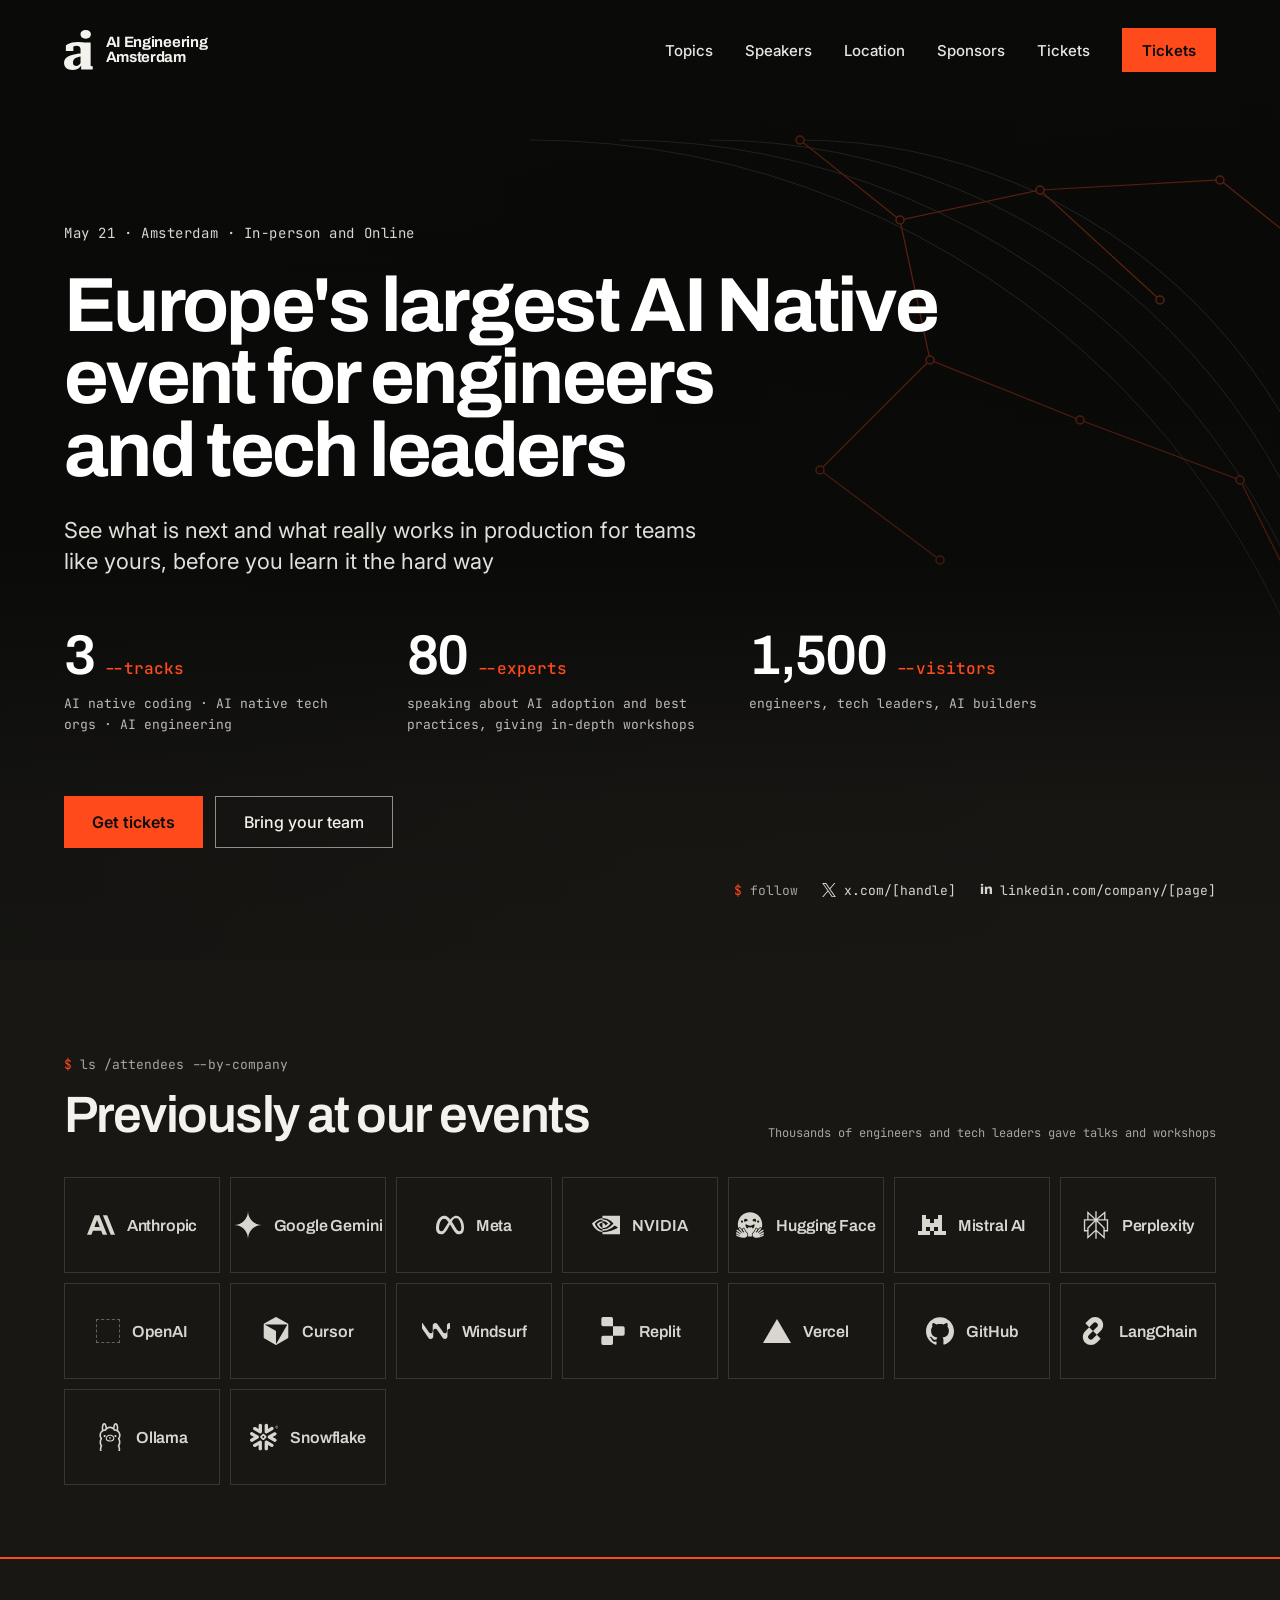
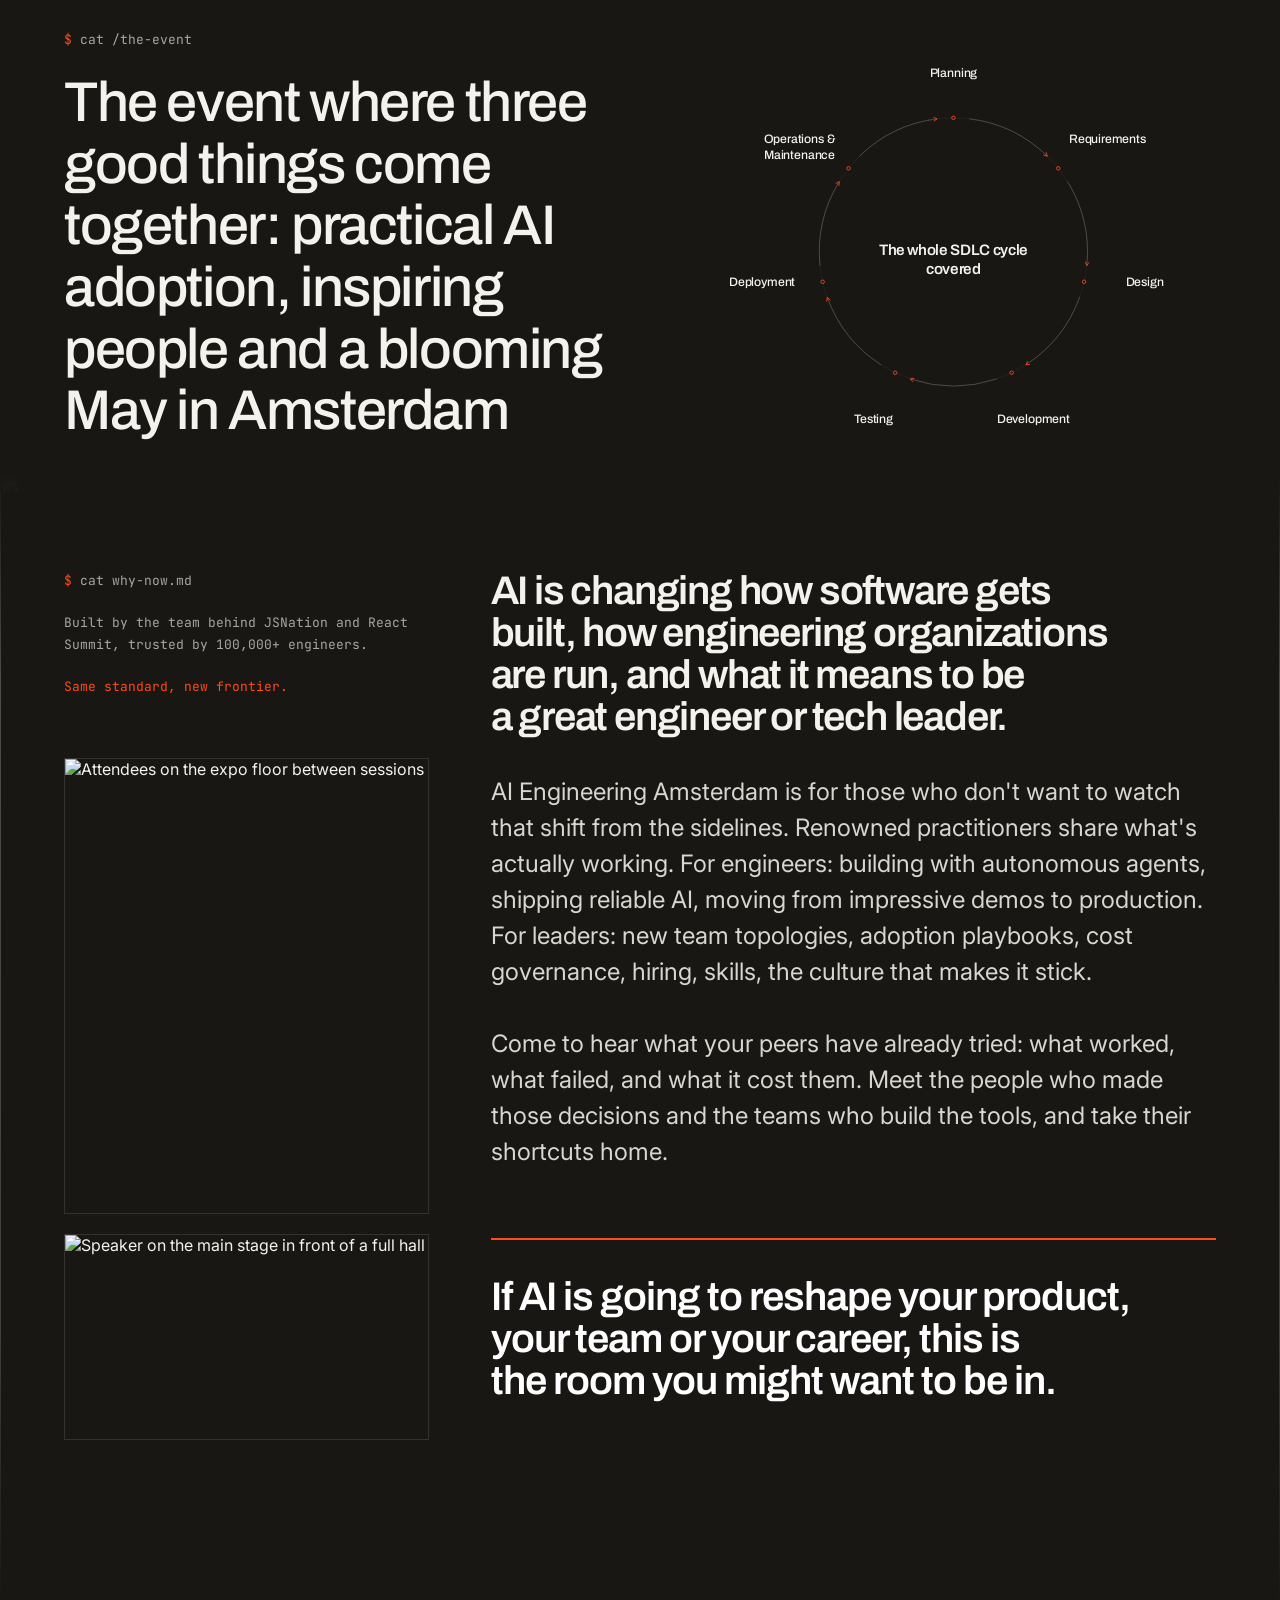
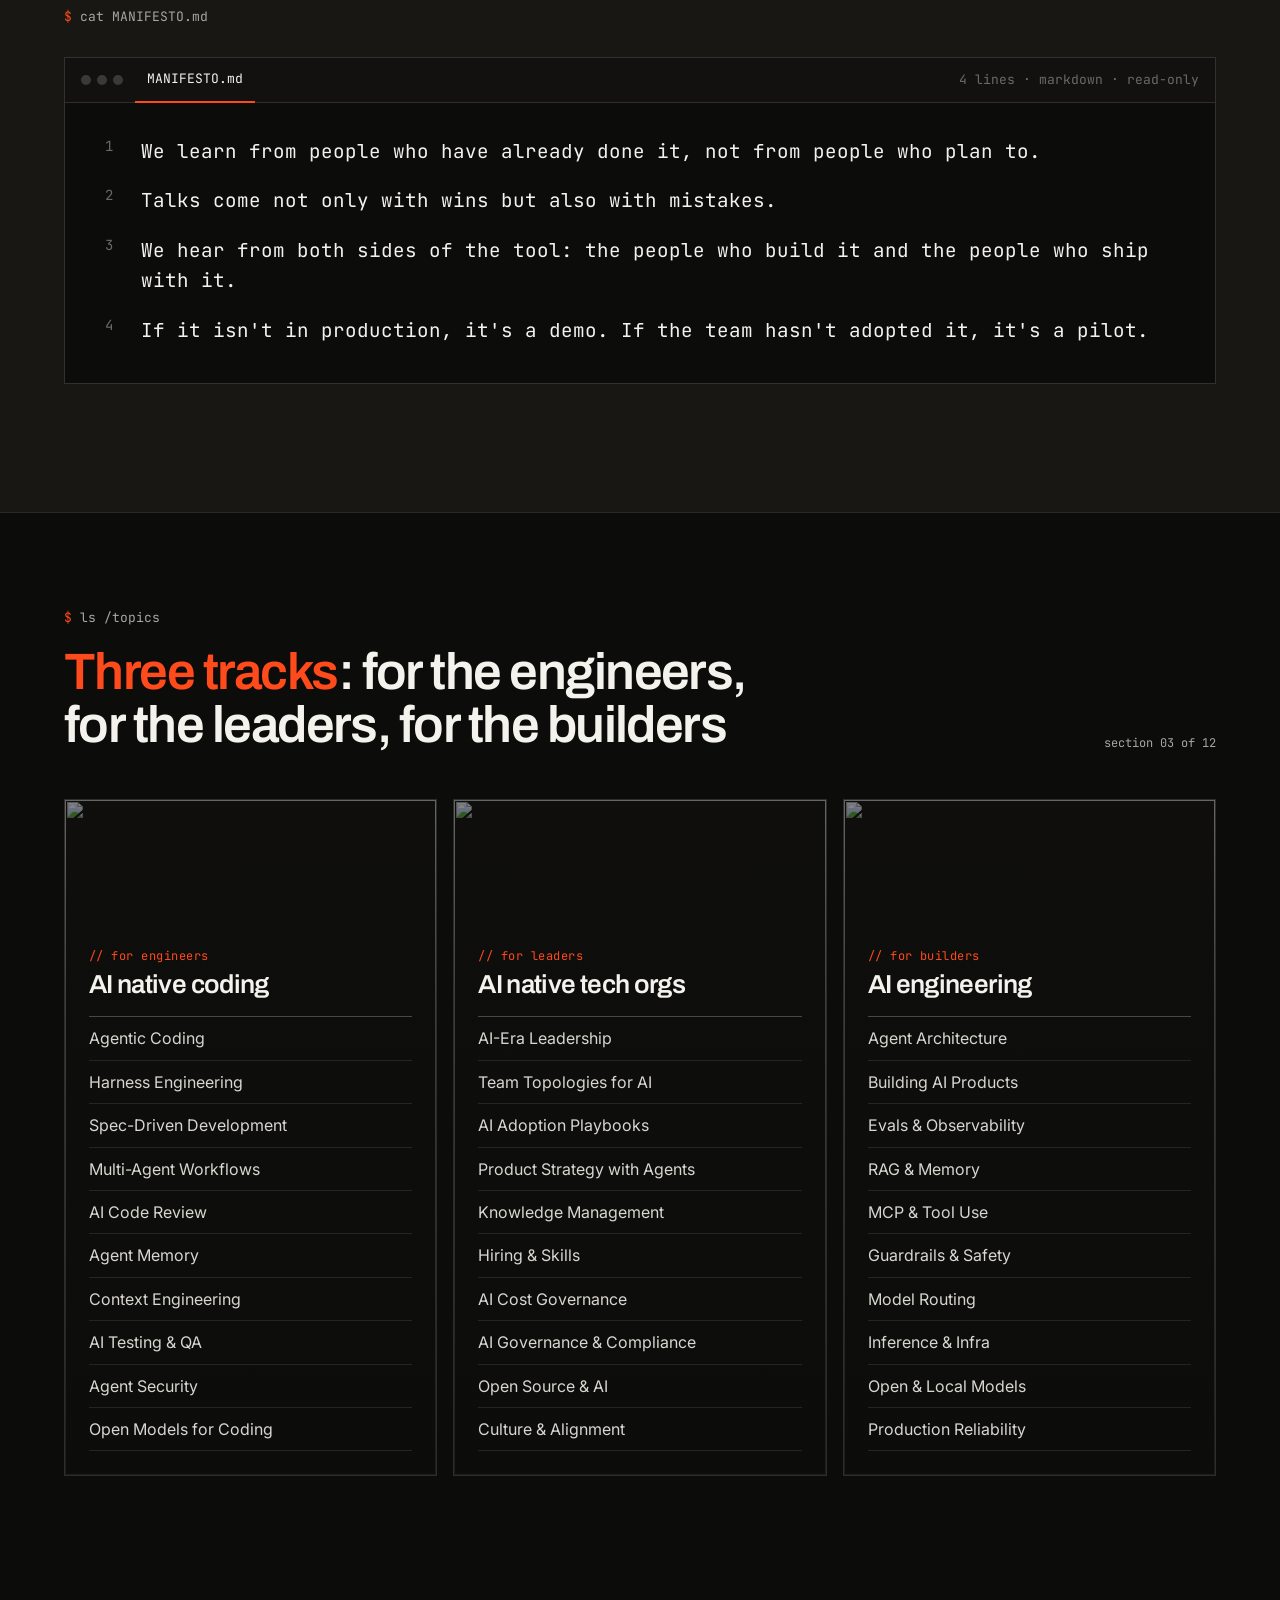
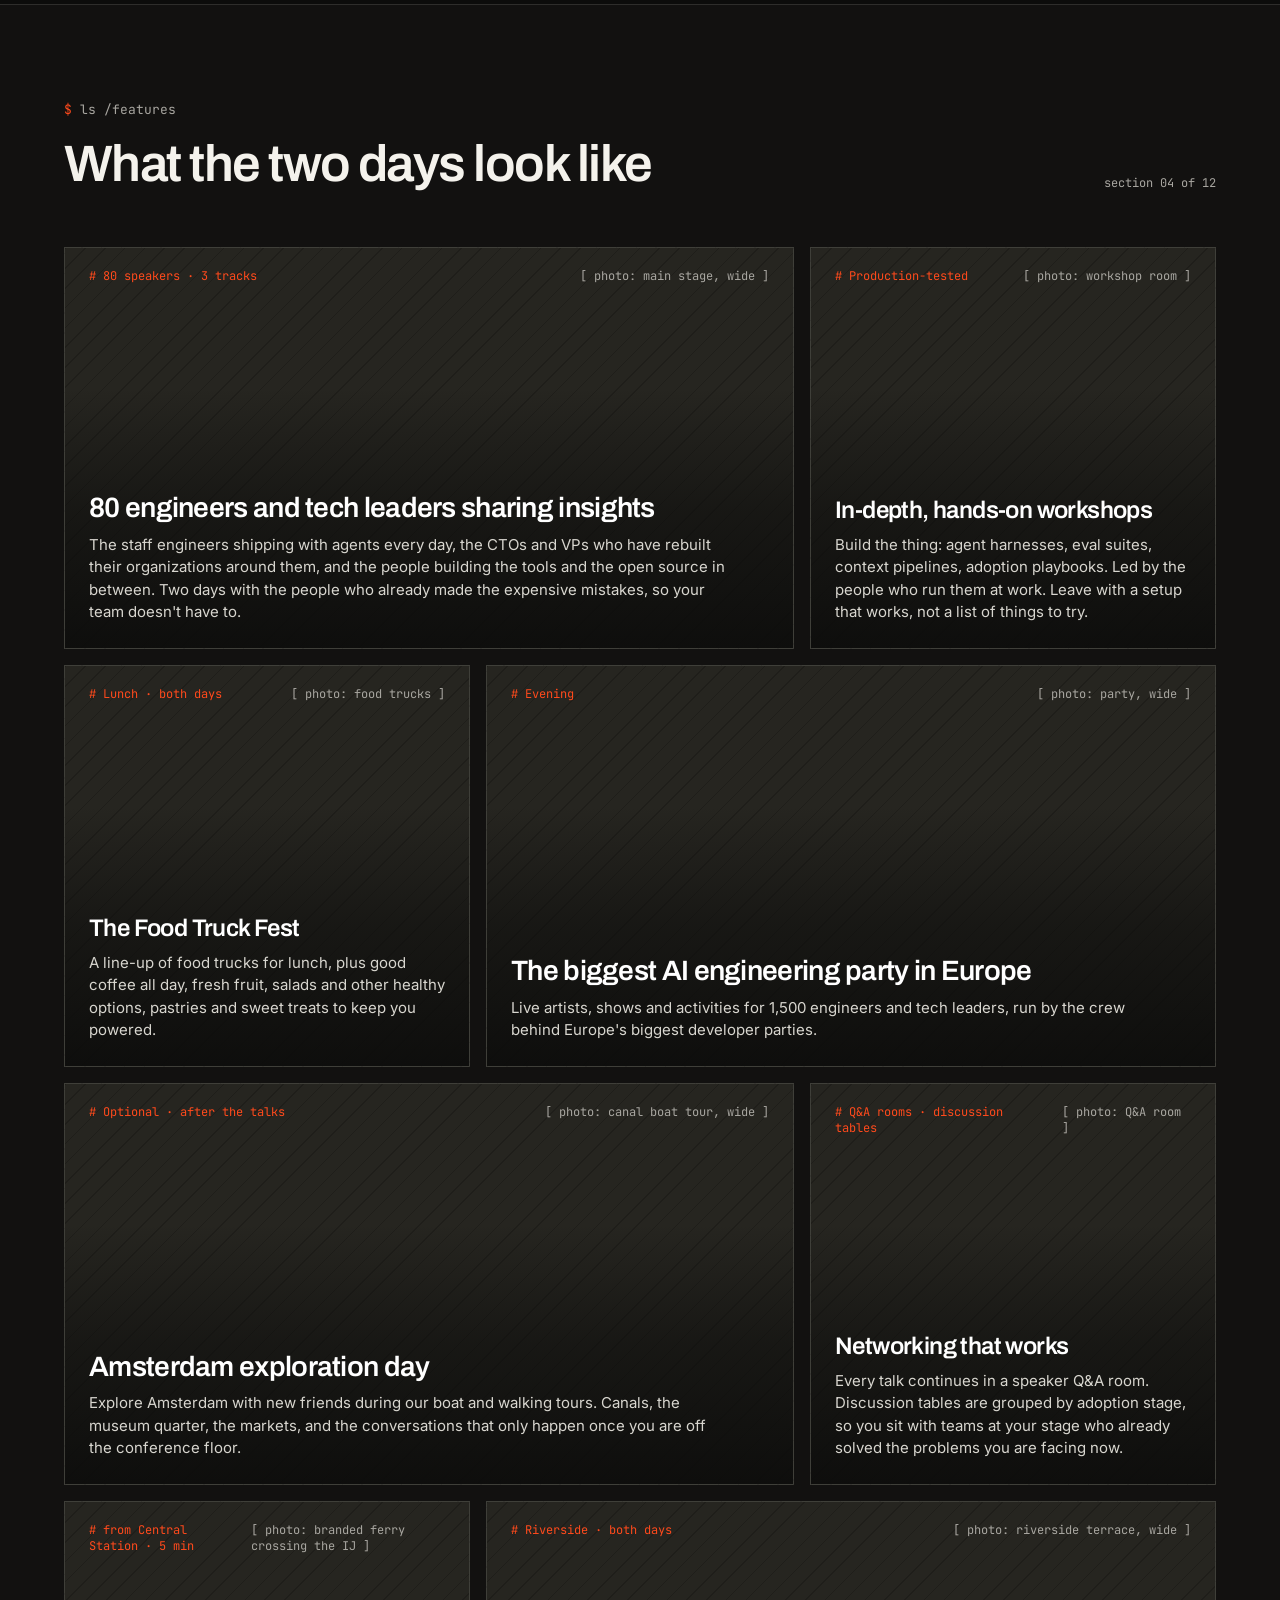
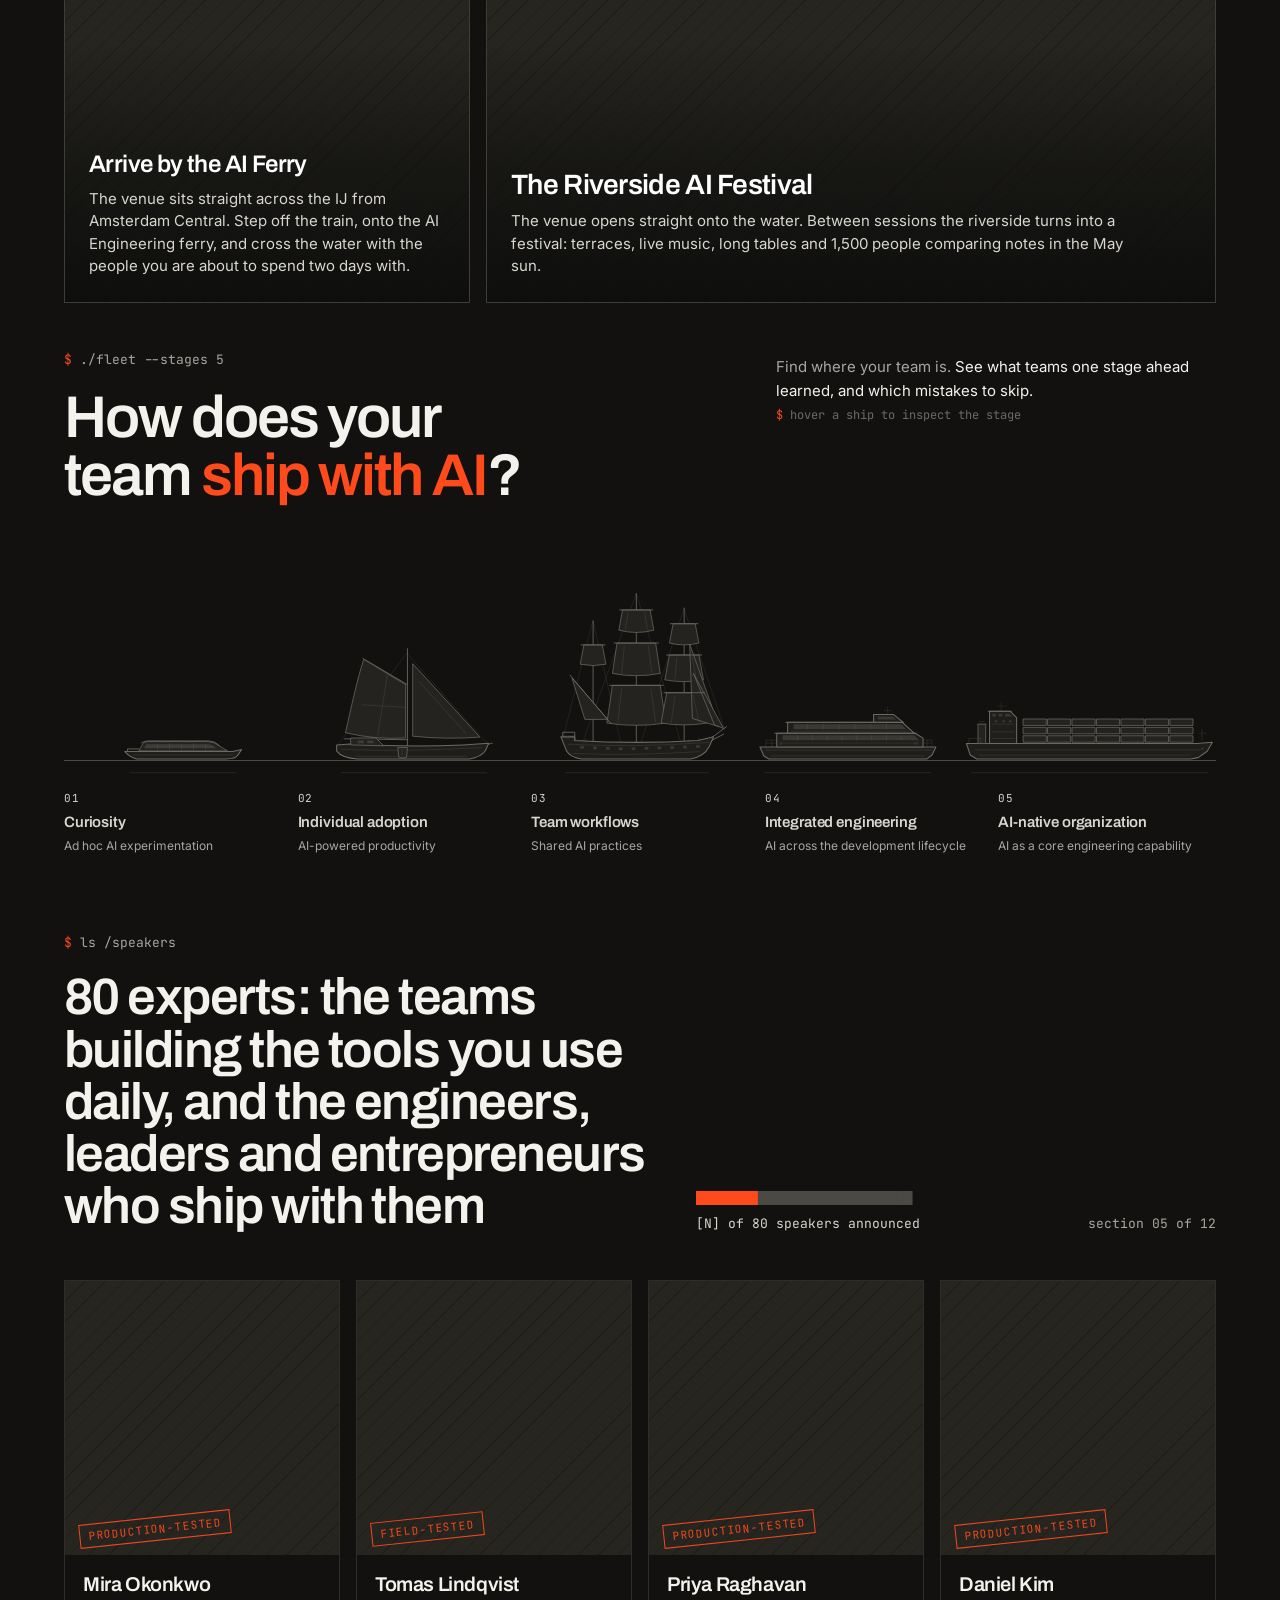
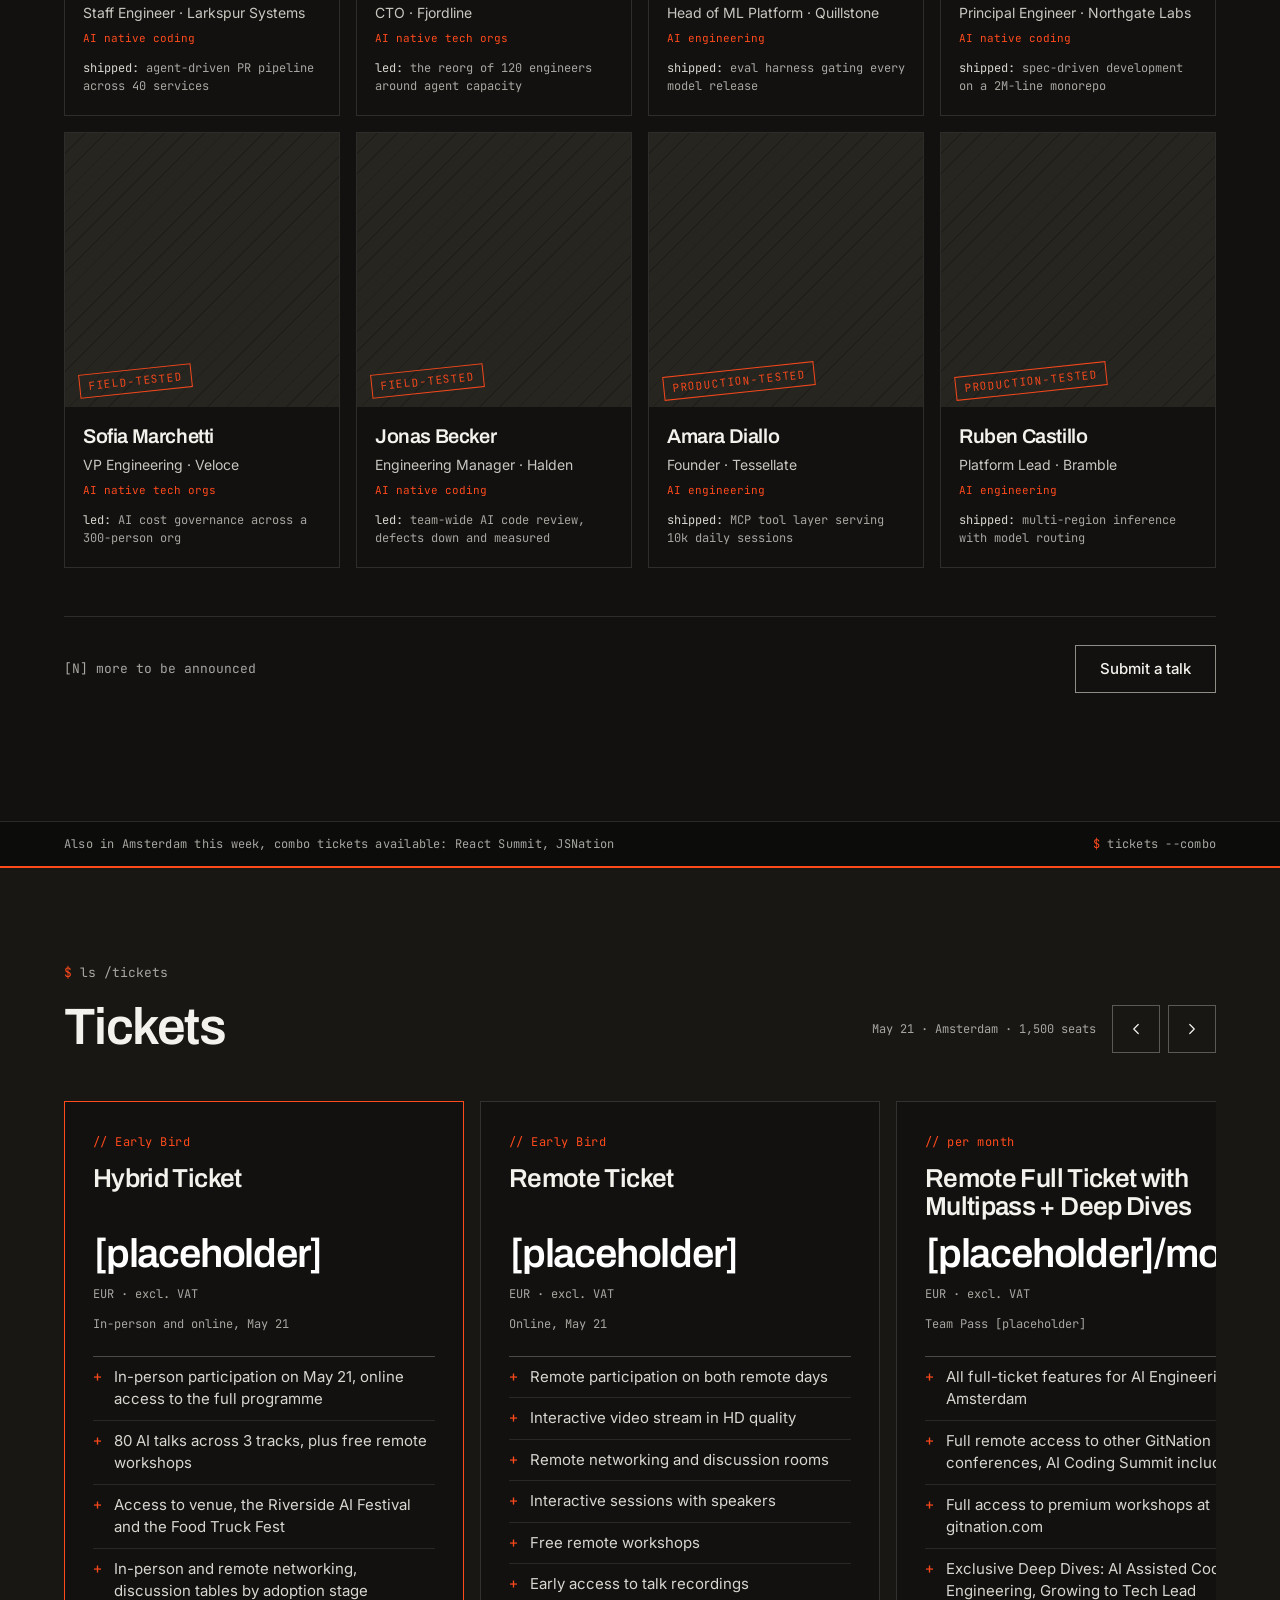
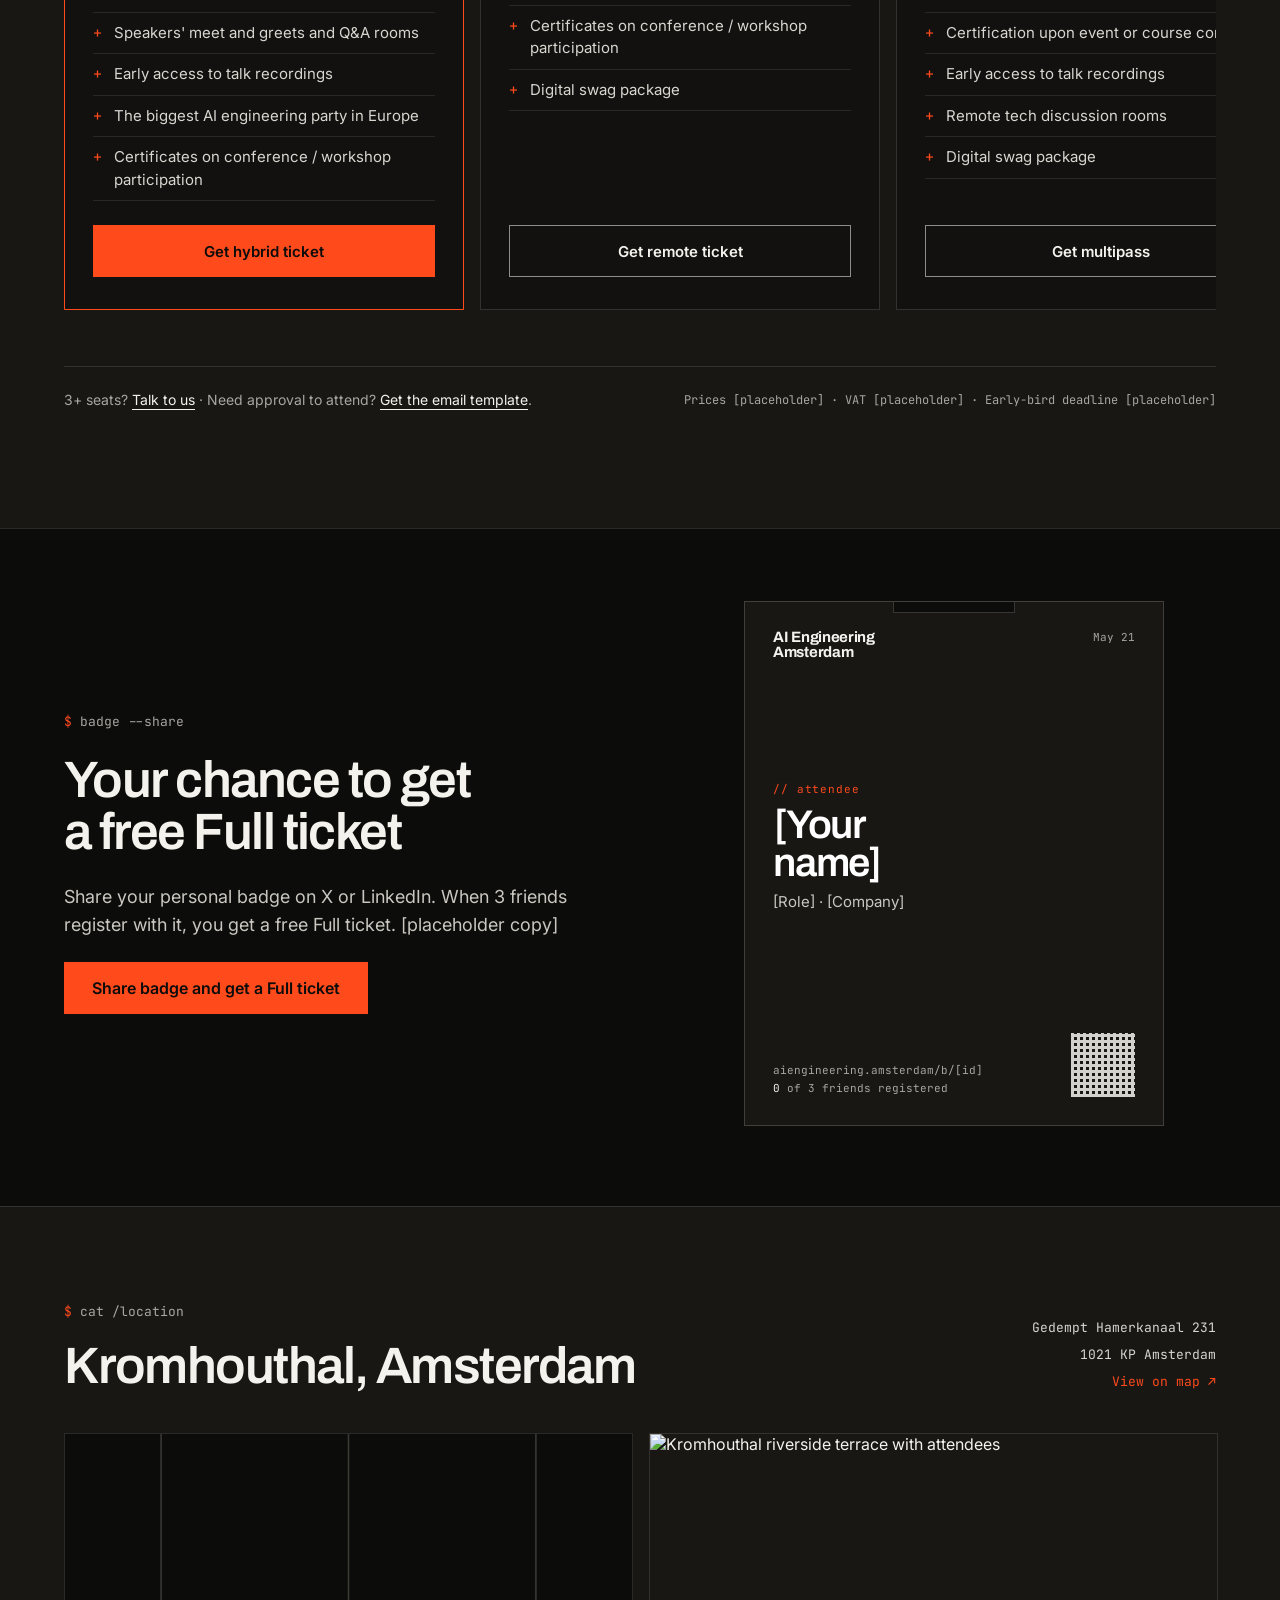
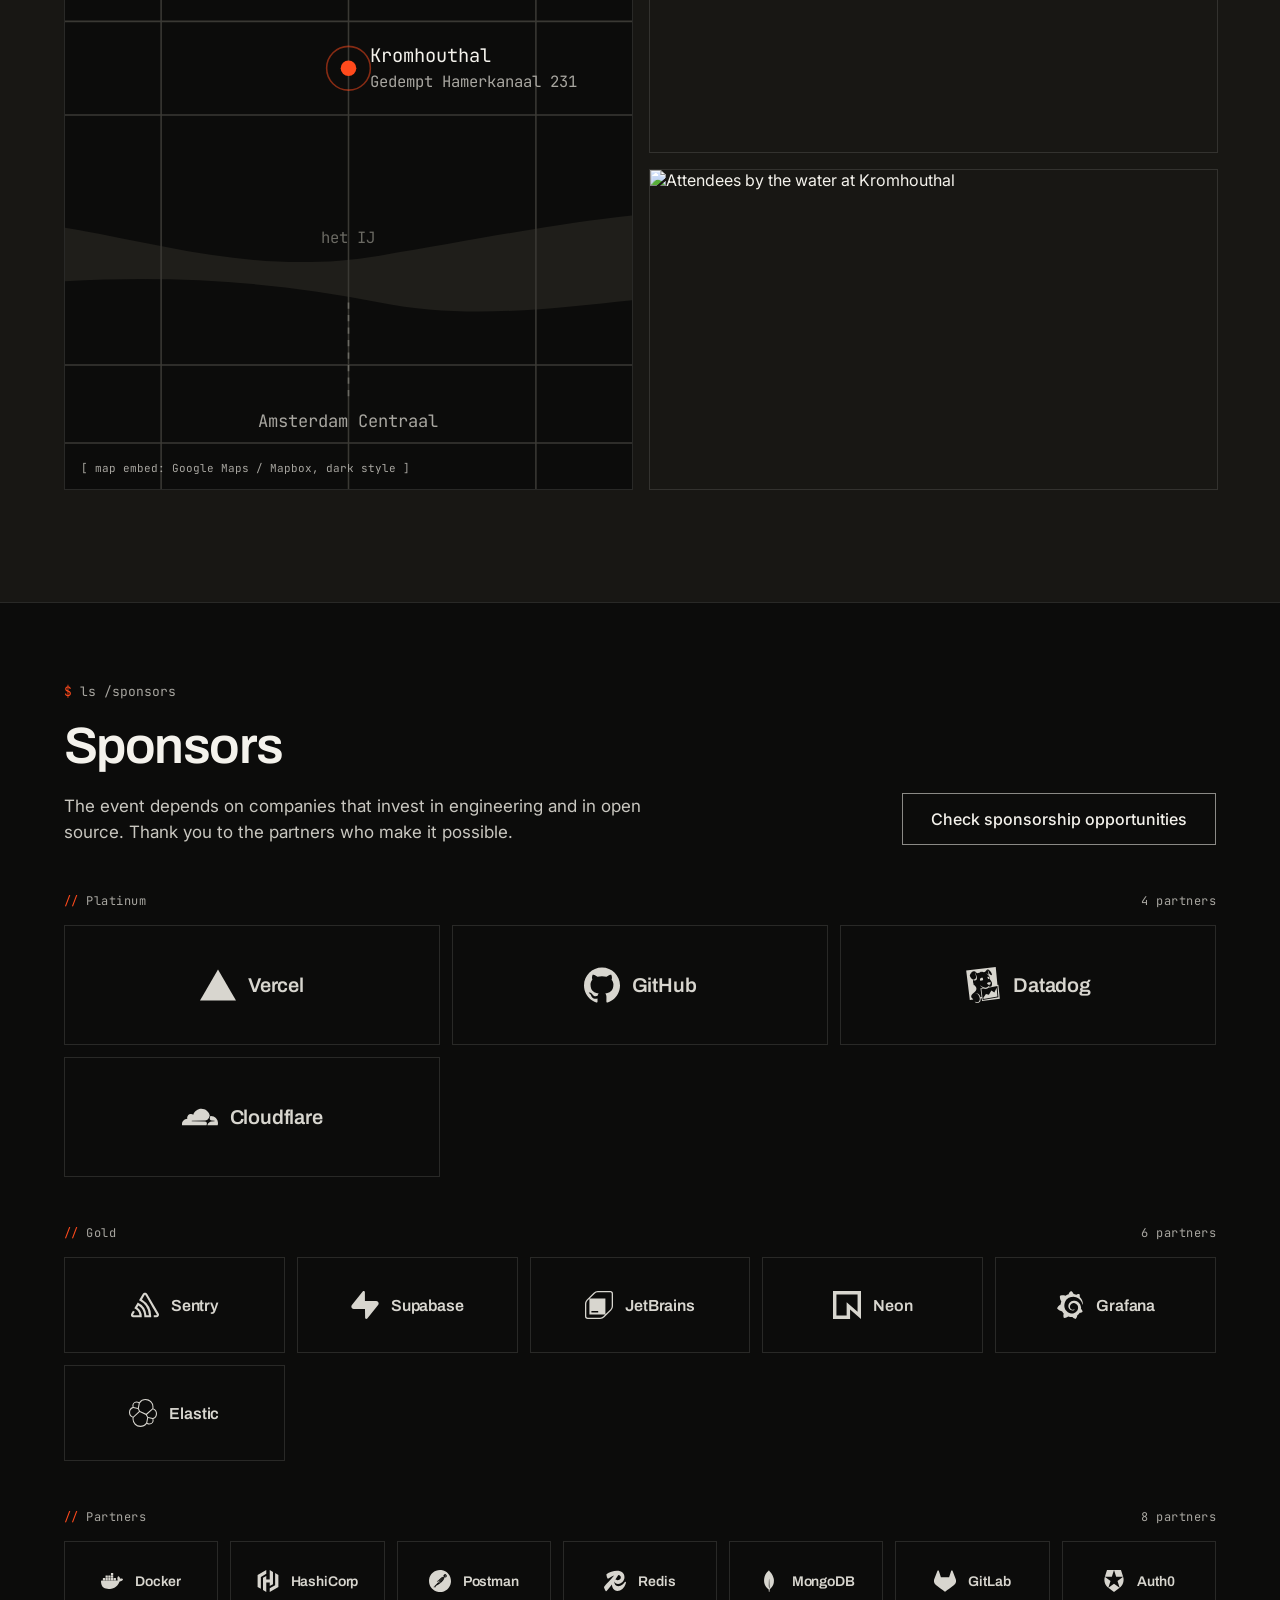
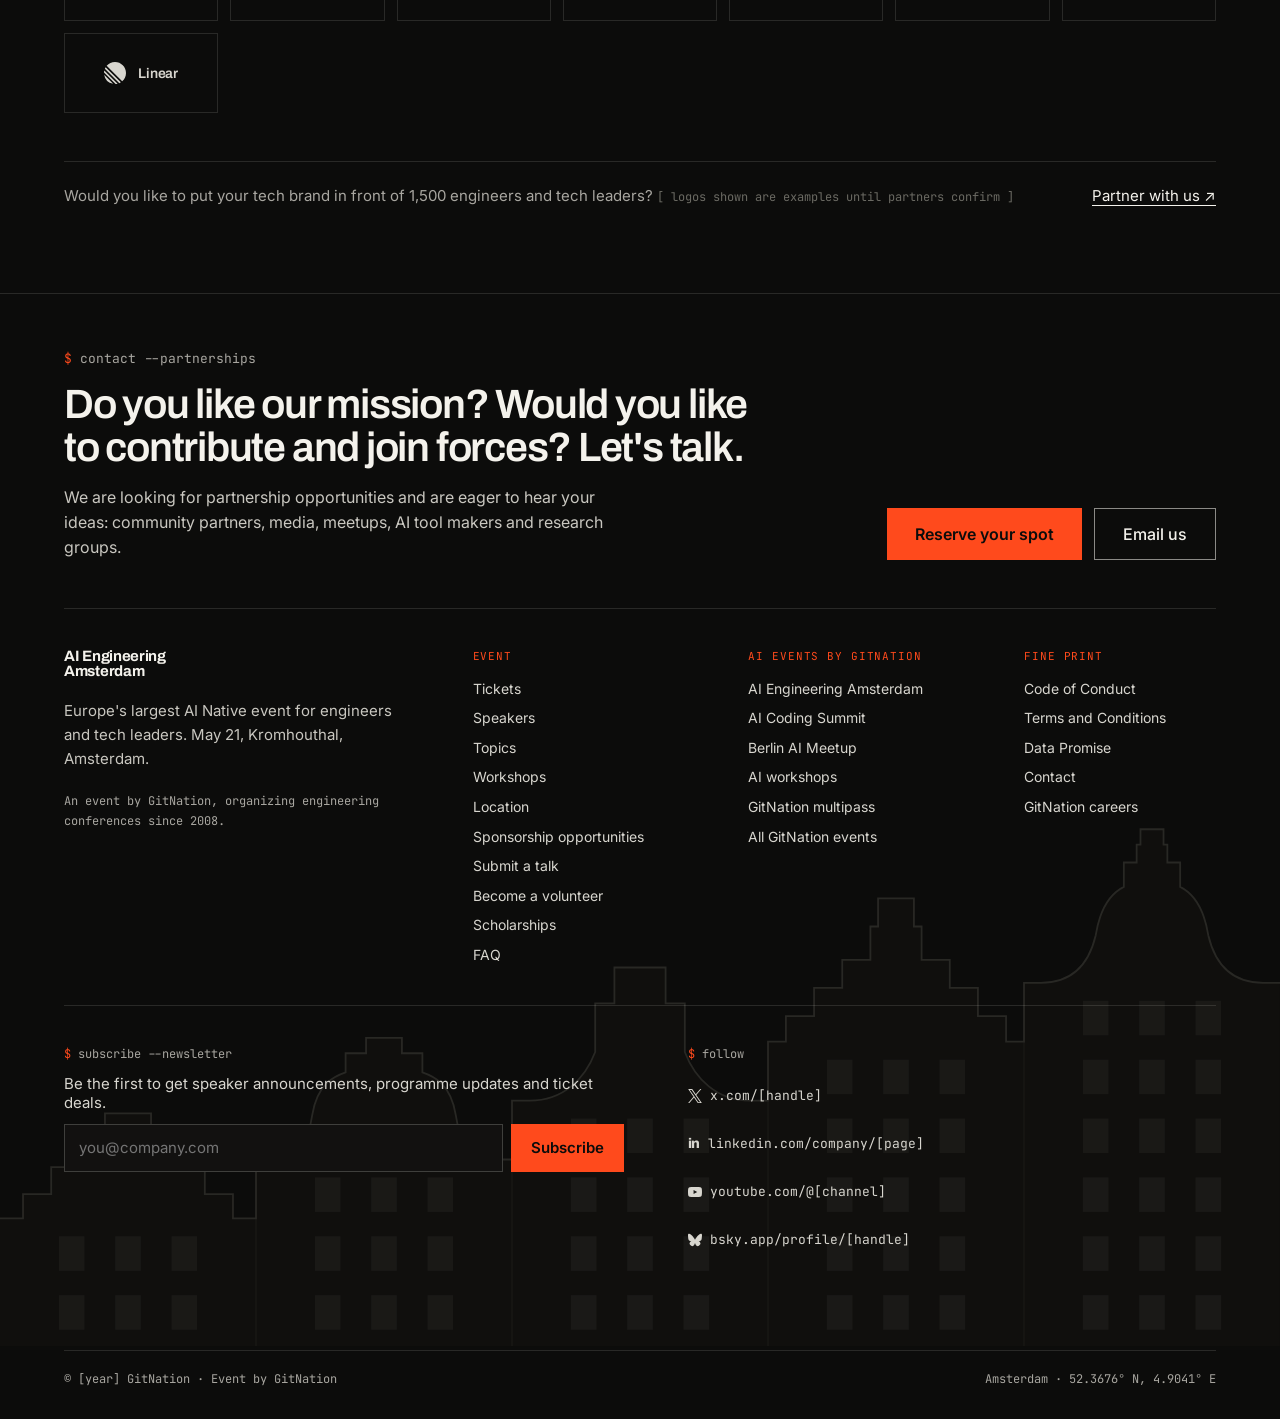
==== commit ca770955: "Initial commit" ====
--- a/index.html
+++ b/index.html
@@ -17,6 +17,7 @@
 .btn-ghost{color:#F4F2EC;border:1px solid rgba(244,242,236,.55)}
 .btn-ghost:hover{border-color:#F4F2EC}
 .soc-link{color:#D8D6CF}.soc-link:hover{color:#FF4A1C}
+.hero-video-overlay{position:absolute;inset:0;pointer-events:none;background-color:rgba(0,0,0,.16);background-image:conic-gradient(rgba(0,0,0,.22) 25%,transparent 0 50%,rgba(0,0,0,.22) 0 75%,transparent 0);background-size:4px 4px}
 .vessel{color:#6B6A63;transition:color .28s ease}
 .vessel.is-progress{color:#BDBBB4}
 .vessel.is-active{color:#FF4A1C}
@@ -43,7 +44,6 @@
 @media(prefers-reduced-motion:reduce){.logo-track{animation:none}}
 
 .tickets-row{scrollbar-width:none}.tickets-row::-webkit-scrollbar{display:none}
-.hero-video-overlay{position:absolute;inset:0;pointer-events:none;background-color:rgba(0,0,0,.16);background-image:conic-gradient(rgba(0,0,0,.22) 25%,transparent 0 50%,rgba(0,0,0,.22) 0 75%,transparent 0);background-size:4px 4px}
 #corner-intro[hidden],#corner-detail[hidden]{display:none}
 </style>
 </head>
@@ -55,7 +55,7 @@
   <section style="position: relative; background: #0C0C0B; color: #F4F2EC; min-height: 960px; display: flex; flex-direction: column; overflow: hidden">
 
     <!-- poster frame: Amsterdam canal at golden hour, graded dark; canal-to-graph lines over it -->
-    <video class="hero-video" src="assets/hero-amsterdam.mp4" poster="assets/hero-amsterdam.jpg" autoplay="autoplay" muted="muted" loop="loop" playsinline="playsinline" preload="auto" aria-hidden="true" tabindex="-1" style="position: absolute; inset: 0; width: 100%; height: 100%; object-fit: cover; object-position: 50% 40%; background: #0C0C0B"></video>
+    <video class="hero-video" src="../../Downloads/ai-engineering-amsterdam-site%20(2)/assets/hero-amsterdam.mp4" poster="../../Downloads/ai-engineering-amsterdam-site%20(2)/assets/hero-amsterdam.jpg" autoplay="autoplay" muted="muted" loop="loop" playsinline="playsinline" preload="auto" aria-hidden="true" tabindex="-1" style="position: absolute; inset: 0; width: 100%; height: 100%; object-fit: cover; object-position: 50% 40%; background: #0C0C0B"></video>
     <div class="hero-video-overlay" aria-hidden="true"></div>
     <svg aria-hidden="true" viewBox="0 0 1440 960" preserveAspectRatio="xMidYMid slice" style="position: absolute; inset: 0; width: 100%; height: 100%; opacity: .35">
       <g fill="none" stroke="#5A5953" stroke-width="1">
@@ -78,7 +78,7 @@
         <circle cx="1320" cy="480" r="4"></circle><circle cx="1380" cy="600" r="4"></circle><circle cx="1400" cy="260" r="4"></circle>
       </g>
     </svg>
-    <div aria-hidden="true" style="position: absolute; inset: 0; background: linear-gradient(180deg, rgba(12,12,11,.3) 0%, rgba(12,12,11,0) 28%, rgba(12,12,11,.3) 58%, rgba(12,12,11,.92) 100%)"></div>
+    <div aria-hidden="true" style="position: absolute; inset: 0; background: linear-gradient(180deg, rgba(12,12,11,.3) 0%, rgba(12,12,11,0) 28%, rgba(12,12,11,.3) 58%, rgba(24,23,20,.9) 84%, rgb(24,23,20) 100%)"></div>
     <div aria-hidden="true" style="position: absolute; inset: 0; background: linear-gradient(90deg, rgba(12,12,11,.3) 0%, rgba(12,12,11,.05) 50%, rgba(12,12,11,0) 100%)"></div>
 
     <!-- NAV -->
@@ -109,7 +109,6 @@
         <p style="margin: 0; font-family: 'JetBrains Mono', ui-monospace, monospace; font-size: 14px; letter-spacing: .04em; color: #D8D6CF">May 21 · Amsterdam · In-person and Online</p>
         <h1 style="margin: 0; font-family: Archivo, system-ui, sans-serif; font-weight: 700; font-size: clamp(32px, 6vw, 104px); line-height: .94; letter-spacing: -0.035em; color: #FFFFFF; text-wrap: balance">Europe's largest AI Native event for engineers and tech leaders</h1>
         <p style="margin: 0; font-size: 22px; line-height: 1.4; color: #E2E0D9; max-width: 640px">See what is next and what really works in production for teams like yours, before you learn it the hard way</p>
-        <!--<p style="margin: 0; font-family: 'JetBrains Mono', ui-monospace, monospace; font-size: 14px; line-height: 1.6; color: #C9C7C0; max-width: 640px"><span style="color: #FF4A1C">$</span> speakers building the AI tools you use daily and from teams shipping with them</p>-->
         <div style="display: grid; grid-template-columns: repeat(auto-fit, minmax(min(150px, 100%), 1fr)); gap: 0 48px">
           <div style="display: flex; flex-direction: column; gap: 10px; padding: 24px 0">
             <div style="font-family: Archivo, system-ui, sans-serif; font-weight: 600; font-size: 56px; line-height: 1; letter-spacing: -0.03em; color: #FFFFFF">3<span style="font-family: 'JetBrains Mono', ui-monospace, monospace; font-size: 16px; font-weight: 500; letter-spacing: 0; color: #FF4A1C; margin-left: 10px">--tracks</span></div>
@@ -129,9 +128,6 @@
           <a class="btn-ghost" href="#for-teams" style="display: inline-flex; align-items: center; height: 52px; padding: 0 28px; font-weight: 500; font-size: 16px; text-decoration: none; box-sizing: border-box">Bring your team</a>
         </div>
       </div>
-
-      <!-- facts stacked -->
-
 
       <!-- social links -->
       <div style="display: flex; align-items: flex-end; justify-content: flex-end; gap: 32px; margin-top: 20px; flex-wrap: wrap">
@@ -154,12 +150,38 @@
 
 
   <!-- FEATURES: lifted charcoal, captioned photo grid, alternating wide / narrow -->
-  <section style="background: #181714; border-top: 2px solid #FF4A1C; display: flex; flex-direction: column; overflow: hidden">
+  <section style="background: #181714; display: flex; flex-direction: column; gap: 36px; padding: 96px 0 72px; overflow: hidden">
+    <div style="padding: 0 64px; display: flex; justify-content: space-between; align-items: flex-end; gap: 24px; flex-wrap: wrap">
+      <div style="display: flex; flex-direction: column; gap: 16px">
+        <span style="font-family: 'JetBrains Mono', ui-monospace, monospace; font-size: 13px; color: #A8A6A0"><span style="color: #FF4A1C">$</span> ls /attendees --by-company</span>
+        <h2 style="margin: 0; font-family: Archivo, system-ui, sans-serif; font-weight: 600; font-size: clamp(34px, 4vw, 56px); line-height: 1.02; letter-spacing: -0.03em; color: #F4F2EC">Previously at our events</h2>
+      </div>
+      <span style="font-family: 'JetBrains Mono', ui-monospace, monospace; font-size: 12px; color: #A8A6A0">Thousands of engineers and tech leaders gave talks and workshops</span>
+    </div>
+    <ul aria-label="Companies whose teams attend" style="list-style: none; margin: 0; padding: 0 64px; display: grid; grid-template-columns: repeat(auto-fit, minmax(min(150px, 100%), 1fr)); gap: 10px">
+            <li style="height: 96px; border: 1px solid rgba(244,242,236,.14); display: flex; align-items: center; justify-content: center; gap: 12px; padding: 0 12px; box-sizing: border-box"><svg viewBox="0 0 24 24" width="28" height="28" aria-hidden="true" style="flex: none"><path fill="#D8D6CF" d="M17.3041 3.541h-3.6718l6.696 16.918H24Zm-10.6082 0L0 20.459h3.7442l1.3693-3.5527h7.0052l1.3693 3.5528h3.7442L10.5363 3.5409Zm-.3712 10.2232 2.2914-5.9456 2.2914 5.9456Z"></path></svg><span style="font-family: Archivo, system-ui, sans-serif; font-weight: 600; font-size: 16px; letter-spacing: -0.01em; color: #D8D6CF; white-space: nowrap">Anthropic</span></li>
+            <li style="height: 96px; border: 1px solid rgba(244,242,236,.14); display: flex; align-items: center; justify-content: center; gap: 12px; padding: 0 12px; box-sizing: border-box"><svg viewBox="0 0 24 24" width="28" height="28" aria-hidden="true" style="flex: none"><path fill="#D8D6CF" d="M11.04 19.32Q12 21.51 12 24q0-2.49.93-4.68.96-2.19 2.58-3.81t3.81-2.55Q21.51 12 24 12q-2.49 0-4.68-.93a12.3 12.3 0 0 1-3.81-2.58 12.3 12.3 0 0 1-2.58-3.81Q12 2.49 12 0q0 2.49-.96 4.68-.93 2.19-2.55 3.81a12.3 12.3 0 0 1-3.81 2.58Q2.49 12 0 12q2.49 0 4.68.96 2.19.93 3.81 2.55t2.55 3.81"></path></svg><span style="font-family: Archivo, system-ui, sans-serif; font-weight: 600; font-size: 16px; letter-spacing: -0.01em; color: #D8D6CF; white-space: nowrap">Google Gemini</span></li>
+            <li style="height: 96px; border: 1px solid rgba(244,242,236,.14); display: flex; align-items: center; justify-content: center; gap: 12px; padding: 0 12px; box-sizing: border-box"><svg viewBox="0 0 24 24" width="28" height="28" aria-hidden="true" style="flex: none"><path fill="#D8D6CF" d="M6.915 4.03c-1.968 0-3.683 1.28-4.871 3.113C.704 9.208 0 11.883 0 14.449c0 .706.07 1.369.21 1.973a6.624 6.624 0 0 0 .265.86 5.297 5.297 0 0 0 .371.761c.696 1.159 1.818 1.927 3.593 1.927 1.497 0 2.633-.671 3.965-2.444.76-1.012 1.144-1.626 2.663-4.32l.756-1.339.186-.325c.061.1.121.196.183.3l2.152 3.595c.724 1.21 1.665 2.556 2.47 3.314 1.046.987 1.992 1.22 3.06 1.22 1.075 0 1.876-.355 2.455-.843a3.743 3.743 0 0 0 .81-.973c.542-.939.861-2.127.861-3.745 0-2.72-.681-5.357-2.084-7.45-1.282-1.912-2.957-2.93-4.716-2.93-1.047 0-2.088.467-3.053 1.308-.652.57-1.257 1.29-1.82 2.05-.69-.875-1.335-1.547-1.958-2.056-1.182-.966-2.315-1.303-3.454-1.303zm10.16 2.053c1.147 0 2.188.758 2.992 1.999 1.132 1.748 1.647 4.195 1.647 6.4 0 1.548-.368 2.9-1.839 2.9-.58 0-1.027-.23-1.664-1.004-.496-.601-1.343-1.878-2.832-4.358l-.617-1.028a44.908 44.908 0 0 0-1.255-1.98c.07-.109.141-.224.211-.327 1.12-1.667 2.118-2.602 3.358-2.602zm-10.201.553c1.265 0 2.058.791 2.675 1.446.307.327.737.871 1.234 1.579l-1.02 1.566c-.757 1.163-1.882 3.017-2.837 4.338-1.191 1.649-1.81 1.817-2.486 1.817-.524 0-1.038-.237-1.383-.794-.263-.426-.464-1.13-.464-2.046 0-2.221.63-4.535 1.66-6.088.454-.687.964-1.226 1.533-1.533a2.264 2.264 0 0 1 1.088-.285z"></path></svg><span style="font-family: Archivo, system-ui, sans-serif; font-weight: 600; font-size: 16px; letter-spacing: -0.01em; color: #D8D6CF; white-space: nowrap">Meta</span></li>
+            <li style="height: 96px; border: 1px solid rgba(244,242,236,.14); display: flex; align-items: center; justify-content: center; gap: 12px; padding: 0 12px; box-sizing: border-box"><svg viewBox="0 0 24 24" width="28" height="28" aria-hidden="true" style="flex: none"><path fill="#D8D6CF" d="M8.948 8.798v-1.43a6.7 6.7 0 0 1 .424-.018c3.922-.124 6.493 3.374 6.493 3.374s-2.774 3.851-5.75 3.851c-.398 0-.787-.062-1.158-.185v-4.346c1.528.185 1.837.857 2.747 2.385l2.04-1.714s-1.492-1.952-4-1.952a6.016 6.016 0 0 0-.796.035m0-4.735v2.138l.424-.027c5.45-.185 9.01 4.47 9.01 4.47s-4.08 4.964-8.33 4.964c-.37 0-.733-.035-1.095-.097v1.325c.3.035.61.062.91.062 3.957 0 6.82-2.023 9.593-4.408.459.371 2.34 1.263 2.73 1.652-2.633 2.208-8.772 3.984-12.253 3.984-.335 0-.653-.018-.971-.053v1.864H24V4.063zm0 10.326v1.131c-3.657-.654-4.673-4.46-4.673-4.46s1.758-1.944 4.673-2.262v1.237H8.94c-1.528-.186-2.73 1.245-2.73 1.245s.68 2.412 2.739 3.11M2.456 10.9s2.164-3.197 6.5-3.533V6.201C4.153 6.59 0 10.653 0 10.653s2.35 6.802 8.948 7.42v-1.237c-4.84-.6-6.492-5.936-6.492-5.936z"></path></svg><span style="font-family: Archivo, system-ui, sans-serif; font-weight: 600; font-size: 16px; letter-spacing: -0.01em; color: #D8D6CF; white-space: nowrap">NVIDIA</span></li>
+            <li style="height: 96px; border: 1px solid rgba(244,242,236,.14); display: flex; align-items: center; justify-content: center; gap: 12px; padding: 0 12px; box-sizing: border-box"><svg viewBox="0 0 24 24" width="28" height="28" aria-hidden="true" style="flex: none"><path fill="#D8D6CF" d="M12.025 1.13c-5.77 0-10.449 4.647-10.449 10.378 0 1.112.178 2.181.503 3.185.064-.222.203-.444.416-.577a.96.96 0 0 1 .524-.15c.293 0 .584.124.84.284.278.173.48.408.71.694.226.282.458.611.684.951v-.014c.017-.324.106-.622.264-.874s.403-.487.762-.543c.3-.047.596.06.787.203s.31.313.4.467c.15.257.212.468.233.542.01.026.653 1.552 1.657 2.54.616.605 1.01 1.223 1.082 1.912.055.537-.096 1.059-.38 1.572.637.121 1.294.187 1.967.187.657 0 1.298-.063 1.921-.178-.287-.517-.44-1.041-.384-1.581.07-.69.465-1.307 1.081-1.913 1.004-.987 1.647-2.513 1.657-2.539.021-.074.083-.285.233-.542.09-.154.208-.323.4-.467a1.08 1.08 0 0 1 .787-.203c.359.056.604.29.762.543s.247.55.265.874v.015c.225-.34.457-.67.683-.952.23-.286.432-.52.71-.694.257-.16.547-.284.84-.285a.97.97 0 0 1 .524.151c.228.143.373.388.43.625l.006.04a10.3 10.3 0 0 0 .534-3.273c0-5.731-4.678-10.378-10.449-10.378M8.327 6.583a1.5 1.5 0 0 1 .713.174 1.487 1.487 0 0 1 .617 2.013c-.183.343-.762-.214-1.102-.094-.38.134-.532.914-.917.71a1.487 1.487 0 0 1 .69-2.803m7.486 0a1.487 1.487 0 0 1 .689 2.803c-.385.204-.536-.576-.916-.71-.34-.12-.92.437-1.103.094a1.487 1.487 0 0 1 .617-2.013 1.5 1.5 0 0 1 .713-.174m-10.68 1.55a.96.96 0 1 1 0 1.921.96.96 0 0 1 0-1.92m13.838 0a.96.96 0 1 1 0 1.92.96.96 0 0 1 0-1.92M8.489 11.458c.588.01 1.965 1.157 3.572 1.164 1.607-.007 2.984-1.155 3.572-1.164.196-.003.305.12.305.454 0 .886-.424 2.328-1.563 3.202-.22-.756-1.396-1.366-1.63-1.32q-.011.001-.02.006l-.044.026-.01.008-.03.024q-.018.017-.035.036l-.032.04a1 1 0 0 0-.058.09l-.014.025q-.049.088-.11.19a1 1 0 0 1-.083.116 1.2 1.2 0 0 1-.173.18q-.035.029-.075.058a1.3 1.3 0 0 1-.251-.243 1 1 0 0 1-.076-.107c-.124-.193-.177-.363-.337-.444-.034-.016-.104-.008-.2.022q-.094.03-.216.087-.06.028-.125.063l-.13.074q-.067.04-.136.086a3 3 0 0 0-.135.096 3 3 0 0 0-.26.219 2 2 0 0 0-.12.121 2 2 0 0 0-.106.128l-.002.002a2 2 0 0 0-.09.132l-.001.001a1.2 1.2 0 0 0-.105.212q-.013.036-.024.073c-1.139-.875-1.563-2.317-1.563-3.203 0-.334.109-.457.305-.454m.836 10.354c.824-1.19.766-2.082-.365-3.194-1.13-1.112-1.789-2.738-1.789-2.738s-.246-.945-.806-.858-.97 1.499.202 2.362c1.173.864-.233 1.45-.685.64-.45-.812-1.683-2.896-2.322-3.295s-1.089-.175-.938.647 2.822 2.813 2.562 3.244-1.176-.506-1.176-.506-2.866-2.567-3.49-1.898.473 1.23 2.037 2.16c1.564.932 1.686 1.178 1.464 1.53s-3.675-2.511-4-1.297c-.323 1.214 3.524 1.567 3.287 2.405-.238.839-2.71-1.587-3.216-.642-.506.946 3.49 2.056 3.522 2.064 1.29.33 4.568 1.028 5.713-.624m5.349 0c-.824-1.19-.766-2.082.365-3.194 1.13-1.112 1.789-2.738 1.789-2.738s.246-.945.806-.858.97 1.499-.202 2.362c-1.173.864.233 1.45.685.64.451-.812 1.683-2.896 2.322-3.295s1.089-.175.938.647-2.822 2.813-2.562 3.244 1.176-.506 1.176-.506 2.866-2.567 3.49-1.898-.473 1.23-2.037 2.16c-1.564.932-1.686 1.178-1.464 1.53s3.675-2.511 4-1.297c.323 1.214-3.524 1.567-3.287 2.405.238.839 2.71-1.587 3.216-.642.506.946-3.49 2.056-3.522 2.064-1.29.33-4.568 1.028-5.713-.624"></path></svg><span style="font-family: Archivo, system-ui, sans-serif; font-weight: 600; font-size: 16px; letter-spacing: -0.01em; color: #D8D6CF; white-space: nowrap">Hugging Face</span></li>
+            <li style="height: 96px; border: 1px solid rgba(244,242,236,.14); display: flex; align-items: center; justify-content: center; gap: 12px; padding: 0 12px; box-sizing: border-box"><svg viewBox="0 0 24 24" width="28" height="28" aria-hidden="true" style="flex: none"><path fill="#D8D6CF" d="M17.143 3.429v3.428h-3.429v3.429h-3.428V6.857H6.857V3.43H3.43v13.714H0v3.428h10.286v-3.428H6.857v-3.429h3.429v3.429h3.429v-3.429h3.428v3.429h-3.428v3.428H24v-3.428h-3.43V3.429z"></path></svg><span style="font-family: Archivo, system-ui, sans-serif; font-weight: 600; font-size: 16px; letter-spacing: -0.01em; color: #D8D6CF; white-space: nowrap">Mistral AI</span></li>
+            <li style="height: 96px; border: 1px solid rgba(244,242,236,.14); display: flex; align-items: center; justify-content: center; gap: 12px; padding: 0 12px; box-sizing: border-box"><svg viewBox="0 0 24 24" width="28" height="28" aria-hidden="true" style="flex: none"><path fill="#D8D6CF" d="M22.3977 7.0896h-2.3106V.0676l-7.5094 6.3542V.1577h-1.1554v6.1966L4.4904 0v7.0896H1.6023v10.3976h2.8882V24l6.932-6.3591v6.2005h1.1554v-6.0469l6.9318 6.1807v-6.4879h2.8882V7.0896zm-3.4657-4.531v4.531h-5.355l5.355-4.531zm-13.2862.0676 4.8691 4.4634H5.6458V2.6262zM2.7576 16.332V8.245h7.8476l-6.1149 6.1147v1.9723H2.7576zm2.8882 5.0404v-3.8852h.0001v-2.6488l5.7763-5.7764v7.0111l-5.7764 5.2993zm12.7086.0248-5.7766-5.1509V9.0618l5.7766 5.7766v6.5588zm2.8882-5.0652h-1.733v-1.9723L13.3948 8.245h7.8478v8.087z"></path></svg><span style="font-family: Archivo, system-ui, sans-serif; font-weight: 600; font-size: 16px; letter-spacing: -0.01em; color: #D8D6CF; white-space: nowrap">Perplexity</span></li>
+            <li style="height: 96px; border: 1px solid rgba(244,242,236,.14); display: flex; align-items: center; justify-content: center; gap: 12px; padding: 0 12px; box-sizing: border-box"><span aria-hidden="true" style="width: 22px; height: 22px; border: 1px dashed rgba(244,242,236,.35); display: inline-block; flex: none"></span><span style="font-family: Archivo, system-ui, sans-serif; font-weight: 600; font-size: 16px; letter-spacing: -0.01em; color: #D8D6CF; white-space: nowrap">OpenAI</span></li>
+            <li style="height: 96px; border: 1px solid rgba(244,242,236,.14); display: flex; align-items: center; justify-content: center; gap: 12px; padding: 0 12px; box-sizing: border-box"><svg viewBox="0 0 24 24" width="28" height="28" aria-hidden="true" style="flex: none"><path fill="#D8D6CF" d="M11.503.131 1.891 5.678a.84.84 0 0 0-.42.726v11.188c0 .3.162.575.42.724l9.609 5.55a1 1 0 0 0 .998 0l9.61-5.55a.84.84 0 0 0 .42-.724V6.404a.84.84 0 0 0-.42-.726L12.497.131a1.01 1.01 0 0 0-.996 0M2.657 6.338h18.55c.263 0 .43.287.297.515L12.23 22.918c-.062.107-.229.064-.229-.06V12.335a.59.59 0 0 0-.295-.51l-9.11-5.257c-.109-.063-.064-.23.061-.23"></path></svg><span style="font-family: Archivo, system-ui, sans-serif; font-weight: 600; font-size: 16px; letter-spacing: -0.01em; color: #D8D6CF; white-space: nowrap">Cursor</span></li>
+            <li style="height: 96px; border: 1px solid rgba(244,242,236,.14); display: flex; align-items: center; justify-content: center; gap: 12px; padding: 0 12px; box-sizing: border-box"><svg viewBox="0 0 24 24" width="28" height="28" aria-hidden="true" style="flex: none"><path fill="#D8D6CF" d="M23.55 5.067c-1.2038-.002-2.1806.973-2.1806 2.1765v4.8676c0 .972-.8035 1.7594-1.7597 1.7594-.568 0-1.1352-.286-1.4718-.7659l-4.9713-7.1003c-.4125-.5896-1.0837-.941-1.8103-.941-1.1334 0-2.1533.9635-2.1533 2.153v4.8957c0 .972-.7969 1.7594-1.7596 1.7594-.57 0-1.1363-.286-1.4728-.7658L.4076 5.1598C.2822 4.9798 0 5.0688 0 5.2882v4.2452c0 .2147.0656.4228.1884.599l5.4748 7.8183c.3234.462.8006.8052 1.3509.9298 1.3771.313 2.6446-.747 2.6446-2.0977v-4.893c0-.972.7875-1.7593 1.7596-1.7593h.003a1.798 1.798 0 0 1 1.4718.7658l4.9723 7.0994c.4135.5905 1.05.941 1.8093.941 1.1587 0 2.1515-.9645 2.1515-2.153v-4.8948c0-.972.7875-1.7594 1.7596-1.7594h.194a.22.22 0 0 0 .2204-.2202v-4.622a.22.22 0 0 0-.2203-.2203Z"></path></svg><span style="font-family: Archivo, system-ui, sans-serif; font-weight: 600; font-size: 16px; letter-spacing: -0.01em; color: #D8D6CF; white-space: nowrap">Windsurf</span></li>
+            <li style="height: 96px; border: 1px solid rgba(244,242,236,.14); display: flex; align-items: center; justify-content: center; gap: 12px; padding: 0 12px; box-sizing: border-box"><svg viewBox="0 0 24 24" width="28" height="28" aria-hidden="true" style="flex: none"><path fill="#D8D6CF" d="M2 1.5A1.5 1.5 0 0 1 3.5 0h7A1.5 1.5 0 0 1 12 1.5V8H3.5A1.5 1.5 0 0 1 2 6.5ZM12 8h8.5A1.5 1.5 0 0 1 22 9.5v5a1.5 1.5 0 0 1-1.5 1.5H12ZM2 17.5A1.5 1.5 0 0 1 3.5 16H12v6.5a1.5 1.5 0 0 1-1.5 1.5h-7A1.5 1.5 0 0 1 2 22.5Z"></path></svg><span style="font-family: Archivo, system-ui, sans-serif; font-weight: 600; font-size: 16px; letter-spacing: -0.01em; color: #D8D6CF; white-space: nowrap">Replit</span></li>
+            <li style="height: 96px; border: 1px solid rgba(244,242,236,.14); display: flex; align-items: center; justify-content: center; gap: 12px; padding: 0 12px; box-sizing: border-box"><svg viewBox="0 0 24 24" width="28" height="28" aria-hidden="true" style="flex: none"><path fill="#D8D6CF" d="m12 1.608 12 20.784H0Z"></path></svg><span style="font-family: Archivo, system-ui, sans-serif; font-weight: 600; font-size: 16px; letter-spacing: -0.01em; color: #D8D6CF; white-space: nowrap">Vercel</span></li>
+            <li style="height: 96px; border: 1px solid rgba(244,242,236,.14); display: flex; align-items: center; justify-content: center; gap: 12px; padding: 0 12px; box-sizing: border-box"><svg viewBox="0 0 24 24" width="28" height="28" aria-hidden="true" style="flex: none"><path fill="#D8D6CF" d="M12 .297c-6.63 0-12 5.373-12 12 0 5.303 3.438 9.8 8.205 11.385.6.113.82-.258.82-.577 0-.285-.01-1.04-.015-2.04-3.338.724-4.042-1.61-4.042-1.61C4.422 18.07 3.633 17.7 3.633 17.7c-1.087-.744.084-.729.084-.729 1.205.084 1.838 1.236 1.838 1.236 1.07 1.835 2.809 1.305 3.495.998.108-.776.417-1.305.76-1.605-2.665-.3-5.466-1.332-5.466-5.93 0-1.31.465-2.38 1.235-3.22-.135-.303-.54-1.523.105-3.176 0 0 1.005-.322 3.3 1.23.96-.267 1.98-.399 3-.405 1.02.006 2.04.138 3 .405 2.28-1.552 3.285-1.23 3.285-1.23.645 1.653.24 2.873.12 3.176.765.84 1.23 1.91 1.23 3.22 0 4.61-2.805 5.625-5.475 5.92.42.36.81 1.096.81 2.22 0 1.606-.015 2.896-.015 3.286 0 .315.21.69.825.57C20.565 22.092 24 17.592 24 12.297c0-6.627-5.373-12-12-12"></path></svg><span style="font-family: Archivo, system-ui, sans-serif; font-weight: 600; font-size: 16px; letter-spacing: -0.01em; color: #D8D6CF; white-space: nowrap">GitHub</span></li>
+            <li style="height: 96px; border: 1px solid rgba(244,242,236,.14); display: flex; align-items: center; justify-content: center; gap: 12px; padding: 0 12px; box-sizing: border-box"><svg viewBox="0 0 24 24" width="28" height="28" aria-hidden="true" style="flex: none"><path fill="#D8D6CF" d="M13.796 0a6.93 6.93 0 0 0-4.91 2.019L5.451 5.455l3.273 3.27 3.432-3.432a2.284 2.284 0 0 1 3.277 0 2.28 2.28 0 0 1 0 3.275L12 12.001l3.273 3.273 3.433-3.435c2.692-2.692 2.692-7.127 0-9.82A6.92 6.92 0 0 0 13.796 0m-5.07 8.728-3.433 3.434c-2.692 2.693-2.692 7.126 0 9.819A6.92 6.92 0 0 0 10.203 24a6.93 6.93 0 0 0 4.911-2.02l3.432-3.432-3.271-3.272-3.433 3.433a2.284 2.284 0 0 1-3.277 0 2.28 2.28 0 0 1 0-3.276L12 12z"></path></svg><span style="font-family: Archivo, system-ui, sans-serif; font-weight: 600; font-size: 16px; letter-spacing: -0.01em; color: #D8D6CF; white-space: nowrap">LangChain</span></li>
+            <li style="height: 96px; border: 1px solid rgba(244,242,236,.14); display: flex; align-items: center; justify-content: center; gap: 12px; padding: 0 12px; box-sizing: border-box"><svg viewBox="0 0 24 24" width="28" height="28" aria-hidden="true" style="flex: none"><path fill="#D8D6CF" d="M16.361 10.26a.894.894 0 0 0-.558.47l-.072.148.001.207c0 .193.004.217.059.353.076.193.152.312.291.448.24.238.51.3.872.205a.86.86 0 0 0 .517-.436.752.752 0 0 0 .08-.498c-.064-.453-.33-.782-.724-.897a1.06 1.06 0 0 0-.466 0zm-9.203.005c-.305.096-.533.32-.65.639a1.187 1.187 0 0 0-.06.52c.057.309.31.59.598.667.362.095.632.033.872-.205.14-.136.215-.255.291-.448.055-.136.059-.16.059-.353l.001-.207-.072-.148a.894.894 0 0 0-.565-.472 1.02 1.02 0 0 0-.474.007Zm4.184 2c-.131.071-.223.25-.195.383.031.143.157.288.353.407.105.063.112.072.117.136.004.038-.01.146-.029.243-.02.094-.036.194-.036.222.002.074.07.195.143.253.064.052.076.054.255.059.164.005.198.001.264-.03.169-.082.212-.234.15-.525-.052-.243-.042-.28.087-.355.137-.08.281-.219.324-.314a.365.365 0 0 0-.175-.48.394.394 0 0 0-.181-.033c-.126 0-.207.03-.355.124l-.085.053-.053-.032c-.219-.13-.259-.145-.391-.143a.396.396 0 0 0-.193.032zm.39-2.195c-.373.036-.475.05-.654.086-.291.06-.68.195-.951.328-.94.46-1.589 1.226-1.787 2.114-.04.176-.045.234-.045.53 0 .294.005.357.043.524.264 1.16 1.332 2.017 2.714 2.173.3.033 1.596.033 1.896 0 1.11-.125 2.064-.727 2.493-1.571.114-.226.169-.372.22-.602.039-.167.044-.23.044-.523 0-.297-.005-.355-.045-.531-.288-1.29-1.539-2.304-3.072-2.497a6.873 6.873 0 0 0-.855-.031zm.645.937a3.283 3.283 0 0 1 1.44.514c.223.148.537.458.671.662.166.251.26.508.303.82.02.143.01.251-.043.482-.08.345-.332.705-.672.957a3.115 3.115 0 0 1-.689.348c-.382.122-.632.144-1.525.138-.582-.006-.686-.01-.853-.042-.57-.107-1.022-.334-1.35-.68-.264-.28-.385-.535-.45-.946-.03-.192.025-.509.137-.776.136-.326.488-.73.836-.963.403-.269.934-.46 1.422-.512.187-.02.586-.02.773-.002zm-5.503-11a1.653 1.653 0 0 0-.683.298C5.617.74 5.173 1.666 4.985 2.819c-.07.436-.119 1.04-.119 1.503 0 .544.064 1.24.155 1.721.02.107.031.202.023.208a8.12 8.12 0 0 1-.187.152 5.324 5.324 0 0 0-.949 1.02 5.49 5.49 0 0 0-.94 2.339 6.625 6.625 0 0 0-.023 1.357c.091.78.325 1.438.727 2.04l.13.195-.037.064c-.269.452-.498 1.105-.605 1.732-.084.496-.095.629-.095 1.294 0 .67.009.803.088 1.266.095.555.288 1.143.503 1.534.071.128.243.393.264.407.007.003-.014.067-.046.141a7.405 7.405 0 0 0-.548 1.873c-.062.417-.071.552-.071.991 0 .56.031.832.148 1.279L3.42 24h1.478l-.05-.091c-.297-.552-.325-1.575-.068-2.597.117-.472.25-.819.498-1.296l.148-.29v-.177c0-.165-.003-.184-.057-.293a.915.915 0 0 0-.194-.25 1.74 1.74 0 0 1-.385-.543c-.424-.92-.506-2.286-.208-3.451.124-.486.329-.918.544-1.154a.787.787 0 0 0 .223-.531c0-.195-.07-.355-.224-.522a3.136 3.136 0 0 1-.817-1.729c-.14-.96.114-2.005.69-2.834.563-.814 1.353-1.336 2.237-1.475.199-.033.57-.028.776.01.226.04.367.028.512-.041.179-.085.268-.19.374-.431.093-.215.165-.333.36-.576.234-.29.46-.489.822-.729.413-.27.884-.467 1.352-.561.17-.035.25-.04.569-.04.319 0 .398.005.569.04a4.07 4.07 0 0 1 1.914.997c.117.109.398.457.488.602.034.057.095.177.132.267.105.241.195.346.374.43.14.068.286.082.503.045.343-.058.607-.053.943.016 1.144.23 2.14 1.173 2.581 2.437.385 1.108.276 2.267-.296 3.153-.097.15-.193.27-.333.419-.301.322-.301.722-.001 1.053.493.539.801 1.866.708 3.036-.062.772-.26 1.463-.533 1.854a2.096 2.096 0 0 1-.224.258.916.916 0 0 0-.194.25c-.054.109-.057.128-.057.293v.178l.148.29c.248.476.38.823.498 1.295.253 1.008.231 2.01-.059 2.581a.845.845 0 0 0-.044.098c0 .006.329.009.732.009h.73l.02-.074.036-.134c.019-.076.057-.3.088-.516.029-.217.029-1.016 0-1.258-.11-.875-.295-1.57-.597-2.226-.032-.074-.053-.138-.046-.141.008-.005.057-.074.108-.152.376-.569.607-1.284.724-2.228.031-.26.031-1.378 0-1.628-.083-.645-.182-1.082-.348-1.525a6.083 6.083 0 0 0-.329-.7l-.038-.064.131-.194c.402-.604.636-1.262.727-2.04a6.625 6.625 0 0 0-.024-1.358 5.512 5.512 0 0 0-.939-2.339 5.325 5.325 0 0 0-.95-1.02 8.097 8.097 0 0 1-.186-.152.692.692 0 0 1 .023-.208c.208-1.087.201-2.443-.017-3.503-.19-.924-.535-1.658-.98-2.082-.354-.338-.716-.482-1.15-.455-.996.059-1.8 1.205-2.116 3.01a6.805 6.805 0 0 0-.097.726c0 .036-.007.066-.015.066a.96.96 0 0 1-.149-.078A4.857 4.857 0 0 0 12 3.03c-.832 0-1.687.243-2.456.698a.958.958 0 0 1-.148.078c-.008 0-.015-.03-.015-.066a6.71 6.71 0 0 0-.097-.725C8.997 1.392 8.337.319 7.46.048a2.096 2.096 0 0 0-.585-.041Zm.293 1.402c.248.197.523.759.682 1.388.03.113.06.244.069.292.007.047.026.152.041.233.067.365.098.76.102 1.24l.002.475-.12.175-.118.178h-.278c-.324 0-.646.041-.954.124l-.238.06c-.033.007-.038-.003-.057-.144a8.438 8.438 0 0 1 .016-2.323c.124-.788.413-1.501.696-1.711.067-.05.079-.049.157.013zm9.825-.012c.17.126.358.46.498.888.28.854.36 2.028.212 3.145-.019.14-.024.151-.057.144l-.238-.06a3.693 3.693 0 0 0-.954-.124h-.278l-.119-.178-.119-.175.002-.474c.004-.669.066-1.19.214-1.772.157-.623.434-1.185.68-1.382.078-.062.09-.063.159-.012z"></path></svg><span style="font-family: Archivo, system-ui, sans-serif; font-weight: 600; font-size: 16px; letter-spacing: -0.01em; color: #D8D6CF; white-space: nowrap">Ollama</span></li>
+            <li style="height: 96px; border: 1px solid rgba(244,242,236,.14); display: flex; align-items: center; justify-content: center; gap: 12px; padding: 0 12px; box-sizing: border-box"><svg viewBox="0 0 24 24" width="28" height="28" aria-hidden="true" style="flex: none"><path fill="#D8D6CF" d="M24 3.459c0 .646-.418 1.18-1.141 1.18-.723 0-1.142-.534-1.142-1.18 0-.647.419-1.18 1.142-1.18.723 0 1.141.533 1.141 1.18zm-.228 0c0-.533-.38-.951-.913-.951s-.913.38-.913.95c0 .533.38.952.913.952.57 0 .913-.419.913-.951zm-1.37-.533h.495c.266 0 .456.152.456.38 0 .153-.076.229-.19.305l.19.266v.038h-.266l-.19-.266h-.229v.266h-.266zm.495.228h-.229v.267h.229c.114 0 .152-.038.152-.114.038-.077-.038-.153-.152-.153zM7.602 12.4c.038-.151.076-.304.076-.456 0-.114-.038-.228-.038-.342-.114-.343-.304-.647-.646-.838l-4.87-2.777c-.685-.38-1.56-.152-1.94.533-.381.685-.153 1.56.532 1.94l2.701 1.56-2.701 1.56c-.685.38-.913 1.256-.533 1.94.38.685 1.256.914 1.94.533l4.832-2.777c.343-.267.571-.533.647-.876zm1.332 2.626c-.266-.038-.57.038-.837.19l-4.832 2.777c-.685.38-.913 1.256-.532 1.94.38.686 1.255.914 1.94.533l2.701-1.56v3.12c0 .8.647 1.408 1.446 1.408.799 0 1.407-.647 1.407-1.408v-5.592c0-.761-.57-1.37-1.293-1.408zm4.946-6.088c.266.038.57-.038.837-.19l4.832-2.777c.685-.38.913-1.256.532-1.94-.38-.686-1.255-.914-1.94-.533l-2.701 1.56V1.975c0-.799-.647-1.408-1.446-1.408-.799 0-1.446.609-1.446 1.408V7.53c0 .76.609 1.37 1.332 1.407zM3.265 5.97l4.832 2.777c.266.152.533.19.837.19.723-.038 1.331-.684 1.331-1.407V1.975c0-.799-.646-1.408-1.407-1.408-.799 0-1.446.647-1.446 1.408v3.12l-2.701-1.56c-.685-.38-1.56-.152-1.94.533-.419.646-.19 1.521.494 1.902zm9.093 6.011a.412.412 0 00-.114-.266l-.57-.571a.346.346 0 00-.267-.114.412.412 0 00-.266.114l-.571.57a.411.411 0 00-.114.267c0 .076.038.19.114.267l.57.57a.345.345 0 00.267.114c.076 0 .19-.038.266-.114l.571-.57a.412.412 0 00.114-.267zm1.598.533L11.94 14.53c-.039.038-.153.114-.229.114h-.608a.411.411 0 01-.267-.114L8.82 12.514a.408.408 0 01-.076-.229v-.608c0-.076.038-.19.114-.267l2.016-2.016a.41.41 0 01.267-.114h.608a.41.41 0 01.267.114l2.016 2.016a.347.347 0 01.114.267v.608c-.076.077-.114.19-.19.229zm5.593 5.44l-4.832-2.777c-.266-.152-.57-.19-.837-.152-.723.038-1.332.684-1.332 1.408v5.554c0 .8.647 1.408 1.408 1.408.799 0 1.446-.647 1.446-1.408v-3.12l2.7 1.56c.686.38 1.561.152 1.941-.533.419-.646.19-1.521-.494-1.94zm2.549-7.533l-2.701 1.56 2.7 1.56c.686.38.914 1.256.533 1.94-.38.685-1.255.913-1.94.533l-4.832-2.778a1.644 1.644 0 01-.647-.798c-.037-.153-.076-.305-.076-.457 0-.114.039-.228.039-.342.114-.343.342-.647.646-.837l4.832-2.778c.685-.38 1.56-.152 1.94.533.457.609.19 1.484-.494 1.864"></path></svg><span style="font-family: Archivo, system-ui, sans-serif; font-weight: 600; font-size: 16px; letter-spacing: -0.01em; color: #D8D6CF; white-space: nowrap">Snowflake</span></li>
+    </ul>
+  </section><section style="background: #181714; border-top: 2px solid #FF4A1C; display: flex; flex-direction: column; overflow: hidden">
     <div style="display: flex; flex-direction: column; gap: 24px; padding: 72px 64px 0; box-sizing: border-box; max-width: 720px; position: relative; z-index: 1">
       <span style="font-family: 'JetBrains Mono', ui-monospace, monospace; font-size: 13px; color: #A8A6A0"><span style="color: #FF4A1C">$</span> cat /the-event</span>
-      <p style="margin: 0; font-family: Archivo, system-ui, sans-serif; font-weight: 500; font-size: clamp(30px, 3.6vw, 50px); line-height: 1.1; letter-spacing: -0.025em; color: #F4F2EC; text-wrap: balance">The event where three good things come together: practical AI adoption, inspiring people and a blooming May in Amsterdam</p>
-    </div>
-    <div style="display: flex; flex-direction: column; padding: 64px 64px 0 0; box-sizing: border-box; width: 46%; min-width: min(520px, 100%); align-self: flex-end; margin-top: -400px">
+      <p style="margin: 0; font-family: Archivo, system-ui, sans-serif; font-weight: 500; font-size: 56px; line-height: 1.1; letter-spacing: -0.025em; color: #F4F2EC; text-wrap: balance">The event where three good things come together: practical AI adoption, inspiring people and a blooming May in Amsterdam</p>
+    </div>
+    <div style="display: flex; flex-direction: column; padding: 64px 64px 0 0; box-sizing: border-box; width: 46%; min-width: min(520px, 100%); align-self: flex-end; margin-top: -400px; padding-top: 0px">
       <svg viewBox="0 40 900 700" role="img" aria-label="The software development life cycle as a clockwise loop: Planning, Requirements, Design, Development, Testing, Deployment, Operations and Maintenance. The event covers the whole cycle." style="display: block; width: 100%; height: auto; overflow: visible">
         <defs>
           <marker id="sdlc-arrow" markerWidth="9" markerHeight="9" refX="7.5" refY="4.5" orient="auto" markerUnits="userSpaceOnUse">
@@ -214,55 +236,26 @@
   </section>
 
   <!-- MEET TEAMS OF: full-width band -->
-  <section style="background: #181714; display: flex; flex-direction: column; gap: 36px; padding: 96px 0 72px; overflow: hidden">
-    <div style="padding: 0 64px; display: flex; justify-content: space-between; align-items: flex-end; gap: 24px; flex-wrap: wrap">
-      <div style="display: flex; flex-direction: column; gap: 16px">
-        <span style="font-family: 'JetBrains Mono', ui-monospace, monospace; font-size: 13px; color: #A8A6A0"><span style="color: #FF4A1C">$</span> ls /attendees --by-company</span>
-        <h2 style="margin: 0; font-family: Archivo, system-ui, sans-serif; font-weight: 600; font-size: clamp(34px, 4vw, 56px); line-height: 1.02; letter-spacing: -0.03em; color: #F4F2EC">Previously at our events</h2>
-      </div>
-      <span style="font-family: 'JetBrains Mono', ui-monospace, monospace; font-size: 12px; color: #A8A6A0">Thousands of engineers and tech leaders gave talks and workshops</span>
-    </div>
-    <ul aria-label="Companies whose teams attend" style="list-style: none; margin: 0; padding: 0 64px; display: grid; grid-template-columns: repeat(auto-fit, minmax(min(150px, 100%), 1fr)); gap: 10px">
-            <li style="height: 96px; border: 1px solid rgba(244,242,236,.14); display: flex; align-items: center; justify-content: center; gap: 12px; padding: 0 12px; box-sizing: border-box"><svg viewBox="0 0 24 24" width="28" height="28" aria-hidden="true" style="flex: none"><path fill="#D8D6CF" d="M17.3041 3.541h-3.6718l6.696 16.918H24Zm-10.6082 0L0 20.459h3.7442l1.3693-3.5527h7.0052l1.3693 3.5528h3.7442L10.5363 3.5409Zm-.3712 10.2232 2.2914-5.9456 2.2914 5.9456Z"></path></svg><span style="font-family: Archivo, system-ui, sans-serif; font-weight: 600; font-size: 16px; letter-spacing: -0.01em; color: #D8D6CF; white-space: nowrap">Anthropic</span></li>
-            <li style="height: 96px; border: 1px solid rgba(244,242,236,.14); display: flex; align-items: center; justify-content: center; gap: 12px; padding: 0 12px; box-sizing: border-box"><svg viewBox="0 0 24 24" width="28" height="28" aria-hidden="true" style="flex: none"><path fill="#D8D6CF" d="M11.04 19.32Q12 21.51 12 24q0-2.49.93-4.68.96-2.19 2.58-3.81t3.81-2.55Q21.51 12 24 12q-2.49 0-4.68-.93a12.3 12.3 0 0 1-3.81-2.58 12.3 12.3 0 0 1-2.58-3.81Q12 2.49 12 0q0 2.49-.96 4.68-.93 2.19-2.55 3.81a12.3 12.3 0 0 1-3.81 2.58Q2.49 12 0 12q2.49 0 4.68.96 2.19.93 3.81 2.55t2.55 3.81"></path></svg><span style="font-family: Archivo, system-ui, sans-serif; font-weight: 600; font-size: 16px; letter-spacing: -0.01em; color: #D8D6CF; white-space: nowrap">Google Gemini</span></li>
-            <li style="height: 96px; border: 1px solid rgba(244,242,236,.14); display: flex; align-items: center; justify-content: center; gap: 12px; padding: 0 12px; box-sizing: border-box"><svg viewBox="0 0 24 24" width="28" height="28" aria-hidden="true" style="flex: none"><path fill="#D8D6CF" d="M6.915 4.03c-1.968 0-3.683 1.28-4.871 3.113C.704 9.208 0 11.883 0 14.449c0 .706.07 1.369.21 1.973a6.624 6.624 0 0 0 .265.86 5.297 5.297 0 0 0 .371.761c.696 1.159 1.818 1.927 3.593 1.927 1.497 0 2.633-.671 3.965-2.444.76-1.012 1.144-1.626 2.663-4.32l.756-1.339.186-.325c.061.1.121.196.183.3l2.152 3.595c.724 1.21 1.665 2.556 2.47 3.314 1.046.987 1.992 1.22 3.06 1.22 1.075 0 1.876-.355 2.455-.843a3.743 3.743 0 0 0 .81-.973c.542-.939.861-2.127.861-3.745 0-2.72-.681-5.357-2.084-7.45-1.282-1.912-2.957-2.93-4.716-2.93-1.047 0-2.088.467-3.053 1.308-.652.57-1.257 1.29-1.82 2.05-.69-.875-1.335-1.547-1.958-2.056-1.182-.966-2.315-1.303-3.454-1.303zm10.16 2.053c1.147 0 2.188.758 2.992 1.999 1.132 1.748 1.647 4.195 1.647 6.4 0 1.548-.368 2.9-1.839 2.9-.58 0-1.027-.23-1.664-1.004-.496-.601-1.343-1.878-2.832-4.358l-.617-1.028a44.908 44.908 0 0 0-1.255-1.98c.07-.109.141-.224.211-.327 1.12-1.667 2.118-2.602 3.358-2.602zm-10.201.553c1.265 0 2.058.791 2.675 1.446.307.327.737.871 1.234 1.579l-1.02 1.566c-.757 1.163-1.882 3.017-2.837 4.338-1.191 1.649-1.81 1.817-2.486 1.817-.524 0-1.038-.237-1.383-.794-.263-.426-.464-1.13-.464-2.046 0-2.221.63-4.535 1.66-6.088.454-.687.964-1.226 1.533-1.533a2.264 2.264 0 0 1 1.088-.285z"></path></svg><span style="font-family: Archivo, system-ui, sans-serif; font-weight: 600; font-size: 16px; letter-spacing: -0.01em; color: #D8D6CF; white-space: nowrap">Meta</span></li>
-            <li style="height: 96px; border: 1px solid rgba(244,242,236,.14); display: flex; align-items: center; justify-content: center; gap: 12px; padding: 0 12px; box-sizing: border-box"><svg viewBox="0 0 24 24" width="28" height="28" aria-hidden="true" style="flex: none"><path fill="#D8D6CF" d="M8.948 8.798v-1.43a6.7 6.7 0 0 1 .424-.018c3.922-.124 6.493 3.374 6.493 3.374s-2.774 3.851-5.75 3.851c-.398 0-.787-.062-1.158-.185v-4.346c1.528.185 1.837.857 2.747 2.385l2.04-1.714s-1.492-1.952-4-1.952a6.016 6.016 0 0 0-.796.035m0-4.735v2.138l.424-.027c5.45-.185 9.01 4.47 9.01 4.47s-4.08 4.964-8.33 4.964c-.37 0-.733-.035-1.095-.097v1.325c.3.035.61.062.91.062 3.957 0 6.82-2.023 9.593-4.408.459.371 2.34 1.263 2.73 1.652-2.633 2.208-8.772 3.984-12.253 3.984-.335 0-.653-.018-.971-.053v1.864H24V4.063zm0 10.326v1.131c-3.657-.654-4.673-4.46-4.673-4.46s1.758-1.944 4.673-2.262v1.237H8.94c-1.528-.186-2.73 1.245-2.73 1.245s.68 2.412 2.739 3.11M2.456 10.9s2.164-3.197 6.5-3.533V6.201C4.153 6.59 0 10.653 0 10.653s2.35 6.802 8.948 7.42v-1.237c-4.84-.6-6.492-5.936-6.492-5.936z"></path></svg><span style="font-family: Archivo, system-ui, sans-serif; font-weight: 600; font-size: 16px; letter-spacing: -0.01em; color: #D8D6CF; white-space: nowrap">NVIDIA</span></li>
-            <li style="height: 96px; border: 1px solid rgba(244,242,236,.14); display: flex; align-items: center; justify-content: center; gap: 12px; padding: 0 12px; box-sizing: border-box"><svg viewBox="0 0 24 24" width="28" height="28" aria-hidden="true" style="flex: none"><path fill="#D8D6CF" d="M12.025 1.13c-5.77 0-10.449 4.647-10.449 10.378 0 1.112.178 2.181.503 3.185.064-.222.203-.444.416-.577a.96.96 0 0 1 .524-.15c.293 0 .584.124.84.284.278.173.48.408.71.694.226.282.458.611.684.951v-.014c.017-.324.106-.622.264-.874s.403-.487.762-.543c.3-.047.596.06.787.203s.31.313.4.467c.15.257.212.468.233.542.01.026.653 1.552 1.657 2.54.616.605 1.01 1.223 1.082 1.912.055.537-.096 1.059-.38 1.572.637.121 1.294.187 1.967.187.657 0 1.298-.063 1.921-.178-.287-.517-.44-1.041-.384-1.581.07-.69.465-1.307 1.081-1.913 1.004-.987 1.647-2.513 1.657-2.539.021-.074.083-.285.233-.542.09-.154.208-.323.4-.467a1.08 1.08 0 0 1 .787-.203c.359.056.604.29.762.543s.247.55.265.874v.015c.225-.34.457-.67.683-.952.23-.286.432-.52.71-.694.257-.16.547-.284.84-.285a.97.97 0 0 1 .524.151c.228.143.373.388.43.625l.006.04a10.3 10.3 0 0 0 .534-3.273c0-5.731-4.678-10.378-10.449-10.378M8.327 6.583a1.5 1.5 0 0 1 .713.174 1.487 1.487 0 0 1 .617 2.013c-.183.343-.762-.214-1.102-.094-.38.134-.532.914-.917.71a1.487 1.487 0 0 1 .69-2.803m7.486 0a1.487 1.487 0 0 1 .689 2.803c-.385.204-.536-.576-.916-.71-.34-.12-.92.437-1.103.094a1.487 1.487 0 0 1 .617-2.013 1.5 1.5 0 0 1 .713-.174m-10.68 1.55a.96.96 0 1 1 0 1.921.96.96 0 0 1 0-1.92m13.838 0a.96.96 0 1 1 0 1.92.96.96 0 0 1 0-1.92M8.489 11.458c.588.01 1.965 1.157 3.572 1.164 1.607-.007 2.984-1.155 3.572-1.164.196-.003.305.12.305.454 0 .886-.424 2.328-1.563 3.202-.22-.756-1.396-1.366-1.63-1.32q-.011.001-.02.006l-.044.026-.01.008-.03.024q-.018.017-.035.036l-.032.04a1 1 0 0 0-.058.09l-.014.025q-.049.088-.11.19a1 1 0 0 1-.083.116 1.2 1.2 0 0 1-.173.18q-.035.029-.075.058a1.3 1.3 0 0 1-.251-.243 1 1 0 0 1-.076-.107c-.124-.193-.177-.363-.337-.444-.034-.016-.104-.008-.2.022q-.094.03-.216.087-.06.028-.125.063l-.13.074q-.067.04-.136.086a3 3 0 0 0-.135.096 3 3 0 0 0-.26.219 2 2 0 0 0-.12.121 2 2 0 0 0-.106.128l-.002.002a2 2 0 0 0-.09.132l-.001.001a1.2 1.2 0 0 0-.105.212q-.013.036-.024.073c-1.139-.875-1.563-2.317-1.563-3.203 0-.334.109-.457.305-.454m.836 10.354c.824-1.19.766-2.082-.365-3.194-1.13-1.112-1.789-2.738-1.789-2.738s-.246-.945-.806-.858-.97 1.499.202 2.362c1.173.864-.233 1.45-.685.64-.45-.812-1.683-2.896-2.322-3.295s-1.089-.175-.938.647 2.822 2.813 2.562 3.244-1.176-.506-1.176-.506-2.866-2.567-3.49-1.898.473 1.23 2.037 2.16c1.564.932 1.686 1.178 1.464 1.53s-3.675-2.511-4-1.297c-.323 1.214 3.524 1.567 3.287 2.405-.238.839-2.71-1.587-3.216-.642-.506.946 3.49 2.056 3.522 2.064 1.29.33 4.568 1.028 5.713-.624m5.349 0c-.824-1.19-.766-2.082.365-3.194 1.13-1.112 1.789-2.738 1.789-2.738s.246-.945.806-.858.97 1.499-.202 2.362c-1.173.864.233 1.45.685.64.451-.812 1.683-2.896 2.322-3.295s1.089-.175.938.647-2.822 2.813-2.562 3.244 1.176-.506 1.176-.506 2.866-2.567 3.49-1.898-.473 1.23-2.037 2.16c-1.564.932-1.686 1.178-1.464 1.53s3.675-2.511 4-1.297c.323 1.214-3.524 1.567-3.287 2.405.238.839 2.71-1.587 3.216-.642.506.946-3.49 2.056-3.522 2.064-1.29.33-4.568 1.028-5.713-.624"></path></svg><span style="font-family: Archivo, system-ui, sans-serif; font-weight: 600; font-size: 16px; letter-spacing: -0.01em; color: #D8D6CF; white-space: nowrap">Hugging Face</span></li>
-            <li style="height: 96px; border: 1px solid rgba(244,242,236,.14); display: flex; align-items: center; justify-content: center; gap: 12px; padding: 0 12px; box-sizing: border-box"><svg viewBox="0 0 24 24" width="28" height="28" aria-hidden="true" style="flex: none"><path fill="#D8D6CF" d="M17.143 3.429v3.428h-3.429v3.429h-3.428V6.857H6.857V3.43H3.43v13.714H0v3.428h10.286v-3.428H6.857v-3.429h3.429v3.429h3.429v-3.429h3.428v3.429h-3.428v3.428H24v-3.428h-3.43V3.429z"></path></svg><span style="font-family: Archivo, system-ui, sans-serif; font-weight: 600; font-size: 16px; letter-spacing: -0.01em; color: #D8D6CF; white-space: nowrap">Mistral AI</span></li>
-            <li style="height: 96px; border: 1px solid rgba(244,242,236,.14); display: flex; align-items: center; justify-content: center; gap: 12px; padding: 0 12px; box-sizing: border-box"><svg viewBox="0 0 24 24" width="28" height="28" aria-hidden="true" style="flex: none"><path fill="#D8D6CF" d="M22.3977 7.0896h-2.3106V.0676l-7.5094 6.3542V.1577h-1.1554v6.1966L4.4904 0v7.0896H1.6023v10.3976h2.8882V24l6.932-6.3591v6.2005h1.1554v-6.0469l6.9318 6.1807v-6.4879h2.8882V7.0896zm-3.4657-4.531v4.531h-5.355l5.355-4.531zm-13.2862.0676 4.8691 4.4634H5.6458V2.6262zM2.7576 16.332V8.245h7.8476l-6.1149 6.1147v1.9723H2.7576zm2.8882 5.0404v-3.8852h.0001v-2.6488l5.7763-5.7764v7.0111l-5.7764 5.2993zm12.7086.0248-5.7766-5.1509V9.0618l5.7766 5.7766v6.5588zm2.8882-5.0652h-1.733v-1.9723L13.3948 8.245h7.8478v8.087z"></path></svg><span style="font-family: Archivo, system-ui, sans-serif; font-weight: 600; font-size: 16px; letter-spacing: -0.01em; color: #D8D6CF; white-space: nowrap">Perplexity</span></li>
-            <li style="height: 96px; border: 1px solid rgba(244,242,236,.14); display: flex; align-items: center; justify-content: center; gap: 12px; padding: 0 12px; box-sizing: border-box"><span aria-hidden="true" style="width: 22px; height: 22px; border: 1px dashed rgba(244,242,236,.35); display: inline-block; flex: none"></span><span style="font-family: Archivo, system-ui, sans-serif; font-weight: 600; font-size: 16px; letter-spacing: -0.01em; color: #D8D6CF; white-space: nowrap">OpenAI</span></li>
-            <li style="height: 96px; border: 1px solid rgba(244,242,236,.14); display: flex; align-items: center; justify-content: center; gap: 12px; padding: 0 12px; box-sizing: border-box"><svg viewBox="0 0 24 24" width="28" height="28" aria-hidden="true" style="flex: none"><path fill="#D8D6CF" d="M11.503.131 1.891 5.678a.84.84 0 0 0-.42.726v11.188c0 .3.162.575.42.724l9.609 5.55a1 1 0 0 0 .998 0l9.61-5.55a.84.84 0 0 0 .42-.724V6.404a.84.84 0 0 0-.42-.726L12.497.131a1.01 1.01 0 0 0-.996 0M2.657 6.338h18.55c.263 0 .43.287.297.515L12.23 22.918c-.062.107-.229.064-.229-.06V12.335a.59.59 0 0 0-.295-.51l-9.11-5.257c-.109-.063-.064-.23.061-.23"></path></svg><span style="font-family: Archivo, system-ui, sans-serif; font-weight: 600; font-size: 16px; letter-spacing: -0.01em; color: #D8D6CF; white-space: nowrap">Cursor</span></li>
-            <li style="height: 96px; border: 1px solid rgba(244,242,236,.14); display: flex; align-items: center; justify-content: center; gap: 12px; padding: 0 12px; box-sizing: border-box"><svg viewBox="0 0 24 24" width="28" height="28" aria-hidden="true" style="flex: none"><path fill="#D8D6CF" d="M23.55 5.067c-1.2038-.002-2.1806.973-2.1806 2.1765v4.8676c0 .972-.8035 1.7594-1.7597 1.7594-.568 0-1.1352-.286-1.4718-.7659l-4.9713-7.1003c-.4125-.5896-1.0837-.941-1.8103-.941-1.1334 0-2.1533.9635-2.1533 2.153v4.8957c0 .972-.7969 1.7594-1.7596 1.7594-.57 0-1.1363-.286-1.4728-.7658L.4076 5.1598C.2822 4.9798 0 5.0688 0 5.2882v4.2452c0 .2147.0656.4228.1884.599l5.4748 7.8183c.3234.462.8006.8052 1.3509.9298 1.3771.313 2.6446-.747 2.6446-2.0977v-4.893c0-.972.7875-1.7593 1.7596-1.7593h.003a1.798 1.798 0 0 1 1.4718.7658l4.9723 7.0994c.4135.5905 1.05.941 1.8093.941 1.1587 0 2.1515-.9645 2.1515-2.153v-4.8948c0-.972.7875-1.7594 1.7596-1.7594h.194a.22.22 0 0 0 .2204-.2202v-4.622a.22.22 0 0 0-.2203-.2203Z"></path></svg><span style="font-family: Archivo, system-ui, sans-serif; font-weight: 600; font-size: 16px; letter-spacing: -0.01em; color: #D8D6CF; white-space: nowrap">Windsurf</span></li>
-            <li style="height: 96px; border: 1px solid rgba(244,242,236,.14); display: flex; align-items: center; justify-content: center; gap: 12px; padding: 0 12px; box-sizing: border-box"><svg viewBox="0 0 24 24" width="28" height="28" aria-hidden="true" style="flex: none"><path fill="#D8D6CF" d="M2 1.5A1.5 1.5 0 0 1 3.5 0h7A1.5 1.5 0 0 1 12 1.5V8H3.5A1.5 1.5 0 0 1 2 6.5ZM12 8h8.5A1.5 1.5 0 0 1 22 9.5v5a1.5 1.5 0 0 1-1.5 1.5H12ZM2 17.5A1.5 1.5 0 0 1 3.5 16H12v6.5a1.5 1.5 0 0 1-1.5 1.5h-7A1.5 1.5 0 0 1 2 22.5Z"></path></svg><span style="font-family: Archivo, system-ui, sans-serif; font-weight: 600; font-size: 16px; letter-spacing: -0.01em; color: #D8D6CF; white-space: nowrap">Replit</span></li>
-            <li style="height: 96px; border: 1px solid rgba(244,242,236,.14); display: flex; align-items: center; justify-content: center; gap: 12px; padding: 0 12px; box-sizing: border-box"><svg viewBox="0 0 24 24" width="28" height="28" aria-hidden="true" style="flex: none"><path fill="#D8D6CF" d="m12 1.608 12 20.784H0Z"></path></svg><span style="font-family: Archivo, system-ui, sans-serif; font-weight: 600; font-size: 16px; letter-spacing: -0.01em; color: #D8D6CF; white-space: nowrap">Vercel</span></li>
-            <li style="height: 96px; border: 1px solid rgba(244,242,236,.14); display: flex; align-items: center; justify-content: center; gap: 12px; padding: 0 12px; box-sizing: border-box"><svg viewBox="0 0 24 24" width="28" height="28" aria-hidden="true" style="flex: none"><path fill="#D8D6CF" d="M12 .297c-6.63 0-12 5.373-12 12 0 5.303 3.438 9.8 8.205 11.385.6.113.82-.258.82-.577 0-.285-.01-1.04-.015-2.04-3.338.724-4.042-1.61-4.042-1.61C4.422 18.07 3.633 17.7 3.633 17.7c-1.087-.744.084-.729.084-.729 1.205.084 1.838 1.236 1.838 1.236 1.07 1.835 2.809 1.305 3.495.998.108-.776.417-1.305.76-1.605-2.665-.3-5.466-1.332-5.466-5.93 0-1.31.465-2.38 1.235-3.22-.135-.303-.54-1.523.105-3.176 0 0 1.005-.322 3.3 1.23.96-.267 1.98-.399 3-.405 1.02.006 2.04.138 3 .405 2.28-1.552 3.285-1.23 3.285-1.23.645 1.653.24 2.873.12 3.176.765.84 1.23 1.91 1.23 3.22 0 4.61-2.805 5.625-5.475 5.92.42.36.81 1.096.81 2.22 0 1.606-.015 2.896-.015 3.286 0 .315.21.69.825.57C20.565 22.092 24 17.592 24 12.297c0-6.627-5.373-12-12-12"></path></svg><span style="font-family: Archivo, system-ui, sans-serif; font-weight: 600; font-size: 16px; letter-spacing: -0.01em; color: #D8D6CF; white-space: nowrap">GitHub</span></li>
-            <li style="height: 96px; border: 1px solid rgba(244,242,236,.14); display: flex; align-items: center; justify-content: center; gap: 12px; padding: 0 12px; box-sizing: border-box"><svg viewBox="0 0 24 24" width="28" height="28" aria-hidden="true" style="flex: none"><path fill="#D8D6CF" d="M13.796 0a6.93 6.93 0 0 0-4.91 2.019L5.451 5.455l3.273 3.27 3.432-3.432a2.284 2.284 0 0 1 3.277 0 2.28 2.28 0 0 1 0 3.275L12 12.001l3.273 3.273 3.433-3.435c2.692-2.692 2.692-7.127 0-9.82A6.92 6.92 0 0 0 13.796 0m-5.07 8.728-3.433 3.434c-2.692 2.693-2.692 7.126 0 9.819A6.92 6.92 0 0 0 10.203 24a6.93 6.93 0 0 0 4.911-2.02l3.432-3.432-3.271-3.272-3.433 3.433a2.284 2.284 0 0 1-3.277 0 2.28 2.28 0 0 1 0-3.276L12 12z"></path></svg><span style="font-family: Archivo, system-ui, sans-serif; font-weight: 600; font-size: 16px; letter-spacing: -0.01em; color: #D8D6CF; white-space: nowrap">LangChain</span></li>
-            <li style="height: 96px; border: 1px solid rgba(244,242,236,.14); display: flex; align-items: center; justify-content: center; gap: 12px; padding: 0 12px; box-sizing: border-box"><svg viewBox="0 0 24 24" width="28" height="28" aria-hidden="true" style="flex: none"><path fill="#D8D6CF" d="M16.361 10.26a.894.894 0 0 0-.558.47l-.072.148.001.207c0 .193.004.217.059.353.076.193.152.312.291.448.24.238.51.3.872.205a.86.86 0 0 0 .517-.436.752.752 0 0 0 .08-.498c-.064-.453-.33-.782-.724-.897a1.06 1.06 0 0 0-.466 0zm-9.203.005c-.305.096-.533.32-.65.639a1.187 1.187 0 0 0-.06.52c.057.309.31.59.598.667.362.095.632.033.872-.205.14-.136.215-.255.291-.448.055-.136.059-.16.059-.353l.001-.207-.072-.148a.894.894 0 0 0-.565-.472 1.02 1.02 0 0 0-.474.007Zm4.184 2c-.131.071-.223.25-.195.383.031.143.157.288.353.407.105.063.112.072.117.136.004.038-.01.146-.029.243-.02.094-.036.194-.036.222.002.074.07.195.143.253.064.052.076.054.255.059.164.005.198.001.264-.03.169-.082.212-.234.15-.525-.052-.243-.042-.28.087-.355.137-.08.281-.219.324-.314a.365.365 0 0 0-.175-.48.394.394 0 0 0-.181-.033c-.126 0-.207.03-.355.124l-.085.053-.053-.032c-.219-.13-.259-.145-.391-.143a.396.396 0 0 0-.193.032zm.39-2.195c-.373.036-.475.05-.654.086-.291.06-.68.195-.951.328-.94.46-1.589 1.226-1.787 2.114-.04.176-.045.234-.045.53 0 .294.005.357.043.524.264 1.16 1.332 2.017 2.714 2.173.3.033 1.596.033 1.896 0 1.11-.125 2.064-.727 2.493-1.571.114-.226.169-.372.22-.602.039-.167.044-.23.044-.523 0-.297-.005-.355-.045-.531-.288-1.29-1.539-2.304-3.072-2.497a6.873 6.873 0 0 0-.855-.031zm.645.937a3.283 3.283 0 0 1 1.44.514c.223.148.537.458.671.662.166.251.26.508.303.82.02.143.01.251-.043.482-.08.345-.332.705-.672.957a3.115 3.115 0 0 1-.689.348c-.382.122-.632.144-1.525.138-.582-.006-.686-.01-.853-.042-.57-.107-1.022-.334-1.35-.68-.264-.28-.385-.535-.45-.946-.03-.192.025-.509.137-.776.136-.326.488-.73.836-.963.403-.269.934-.46 1.422-.512.187-.02.586-.02.773-.002zm-5.503-11a1.653 1.653 0 0 0-.683.298C5.617.74 5.173 1.666 4.985 2.819c-.07.436-.119 1.04-.119 1.503 0 .544.064 1.24.155 1.721.02.107.031.202.023.208a8.12 8.12 0 0 1-.187.152 5.324 5.324 0 0 0-.949 1.02 5.49 5.49 0 0 0-.94 2.339 6.625 6.625 0 0 0-.023 1.357c.091.78.325 1.438.727 2.04l.13.195-.037.064c-.269.452-.498 1.105-.605 1.732-.084.496-.095.629-.095 1.294 0 .67.009.803.088 1.266.095.555.288 1.143.503 1.534.071.128.243.393.264.407.007.003-.014.067-.046.141a7.405 7.405 0 0 0-.548 1.873c-.062.417-.071.552-.071.991 0 .56.031.832.148 1.279L3.42 24h1.478l-.05-.091c-.297-.552-.325-1.575-.068-2.597.117-.472.25-.819.498-1.296l.148-.29v-.177c0-.165-.003-.184-.057-.293a.915.915 0 0 0-.194-.25 1.74 1.74 0 0 1-.385-.543c-.424-.92-.506-2.286-.208-3.451.124-.486.329-.918.544-1.154a.787.787 0 0 0 .223-.531c0-.195-.07-.355-.224-.522a3.136 3.136 0 0 1-.817-1.729c-.14-.96.114-2.005.69-2.834.563-.814 1.353-1.336 2.237-1.475.199-.033.57-.028.776.01.226.04.367.028.512-.041.179-.085.268-.19.374-.431.093-.215.165-.333.36-.576.234-.29.46-.489.822-.729.413-.27.884-.467 1.352-.561.17-.035.25-.04.569-.04.319 0 .398.005.569.04a4.07 4.07 0 0 1 1.914.997c.117.109.398.457.488.602.034.057.095.177.132.267.105.241.195.346.374.43.14.068.286.082.503.045.343-.058.607-.053.943.016 1.144.23 2.14 1.173 2.581 2.437.385 1.108.276 2.267-.296 3.153-.097.15-.193.27-.333.419-.301.322-.301.722-.001 1.053.493.539.801 1.866.708 3.036-.062.772-.26 1.463-.533 1.854a2.096 2.096 0 0 1-.224.258.916.916 0 0 0-.194.25c-.054.109-.057.128-.057.293v.178l.148.29c.248.476.38.823.498 1.295.253 1.008.231 2.01-.059 2.581a.845.845 0 0 0-.044.098c0 .006.329.009.732.009h.73l.02-.074.036-.134c.019-.076.057-.3.088-.516.029-.217.029-1.016 0-1.258-.11-.875-.295-1.57-.597-2.226-.032-.074-.053-.138-.046-.141.008-.005.057-.074.108-.152.376-.569.607-1.284.724-2.228.031-.26.031-1.378 0-1.628-.083-.645-.182-1.082-.348-1.525a6.083 6.083 0 0 0-.329-.7l-.038-.064.131-.194c.402-.604.636-1.262.727-2.04a6.625 6.625 0 0 0-.024-1.358 5.512 5.512 0 0 0-.939-2.339 5.325 5.325 0 0 0-.95-1.02 8.097 8.097 0 0 1-.186-.152.692.692 0 0 1 .023-.208c.208-1.087.201-2.443-.017-3.503-.19-.924-.535-1.658-.98-2.082-.354-.338-.716-.482-1.15-.455-.996.059-1.8 1.205-2.116 3.01a6.805 6.805 0 0 0-.097.726c0 .036-.007.066-.015.066a.96.96 0 0 1-.149-.078A4.857 4.857 0 0 0 12 3.03c-.832 0-1.687.243-2.456.698a.958.958 0 0 1-.148.078c-.008 0-.015-.03-.015-.066a6.71 6.71 0 0 0-.097-.725C8.997 1.392 8.337.319 7.46.048a2.096 2.096 0 0 0-.585-.041Zm.293 1.402c.248.197.523.759.682 1.388.03.113.06.244.069.292.007.047.026.152.041.233.067.365.098.76.102 1.24l.002.475-.12.175-.118.178h-.278c-.324 0-.646.041-.954.124l-.238.06c-.033.007-.038-.003-.057-.144a8.438 8.438 0 0 1 .016-2.323c.124-.788.413-1.501.696-1.711.067-.05.079-.049.157.013zm9.825-.012c.17.126.358.46.498.888.28.854.36 2.028.212 3.145-.019.14-.024.151-.057.144l-.238-.06a3.693 3.693 0 0 0-.954-.124h-.278l-.119-.178-.119-.175.002-.474c.004-.669.066-1.19.214-1.772.157-.623.434-1.185.68-1.382.078-.062.09-.063.159-.012z"></path></svg><span style="font-family: Archivo, system-ui, sans-serif; font-weight: 600; font-size: 16px; letter-spacing: -0.01em; color: #D8D6CF; white-space: nowrap">Ollama</span></li>
-            <li style="height: 96px; border: 1px solid rgba(244,242,236,.14); display: flex; align-items: center; justify-content: center; gap: 12px; padding: 0 12px; box-sizing: border-box"><svg viewBox="0 0 24 24" width="28" height="28" aria-hidden="true" style="flex: none"><path fill="#D8D6CF" d="M24 3.459c0 .646-.418 1.18-1.141 1.18-.723 0-1.142-.534-1.142-1.18 0-.647.419-1.18 1.142-1.18.723 0 1.141.533 1.141 1.18zm-.228 0c0-.533-.38-.951-.913-.951s-.913.38-.913.95c0 .533.38.952.913.952.57 0 .913-.419.913-.951zm-1.37-.533h.495c.266 0 .456.152.456.38 0 .153-.076.229-.19.305l.19.266v.038h-.266l-.19-.266h-.229v.266h-.266zm.495.228h-.229v.267h.229c.114 0 .152-.038.152-.114.038-.077-.038-.153-.152-.153zM7.602 12.4c.038-.151.076-.304.076-.456 0-.114-.038-.228-.038-.342-.114-.343-.304-.647-.646-.838l-4.87-2.777c-.685-.38-1.56-.152-1.94.533-.381.685-.153 1.56.532 1.94l2.701 1.56-2.701 1.56c-.685.38-.913 1.256-.533 1.94.38.685 1.256.914 1.94.533l4.832-2.777c.343-.267.571-.533.647-.876zm1.332 2.626c-.266-.038-.57.038-.837.19l-4.832 2.777c-.685.38-.913 1.256-.532 1.94.38.686 1.255.914 1.94.533l2.701-1.56v3.12c0 .8.647 1.408 1.446 1.408.799 0 1.407-.647 1.407-1.408v-5.592c0-.761-.57-1.37-1.293-1.408zm4.946-6.088c.266.038.57-.038.837-.19l4.832-2.777c.685-.38.913-1.256.532-1.94-.38-.686-1.255-.914-1.94-.533l-2.701 1.56V1.975c0-.799-.647-1.408-1.446-1.408-.799 0-1.446.609-1.446 1.408V7.53c0 .76.609 1.37 1.332 1.407zM3.265 5.97l4.832 2.777c.266.152.533.19.837.19.723-.038 1.331-.684 1.331-1.407V1.975c0-.799-.646-1.408-1.407-1.408-.799 0-1.446.647-1.446 1.408v3.12l-2.701-1.56c-.685-.38-1.56-.152-1.94.533-.419.646-.19 1.521.494 1.902zm9.093 6.011a.412.412 0 00-.114-.266l-.57-.571a.346.346 0 00-.267-.114.412.412 0 00-.266.114l-.571.57a.411.411 0 00-.114.267c0 .076.038.19.114.267l.57.57a.345.345 0 00.267.114c.076 0 .19-.038.266-.114l.571-.57a.412.412 0 00.114-.267zm1.598.533L11.94 14.53c-.039.038-.153.114-.229.114h-.608a.411.411 0 01-.267-.114L8.82 12.514a.408.408 0 01-.076-.229v-.608c0-.076.038-.19.114-.267l2.016-2.016a.41.41 0 01.267-.114h.608a.41.41 0 01.267.114l2.016 2.016a.347.347 0 01.114.267v.608c-.076.077-.114.19-.19.229zm5.593 5.44l-4.832-2.777c-.266-.152-.57-.19-.837-.152-.723.038-1.332.684-1.332 1.408v5.554c0 .8.647 1.408 1.408 1.408.799 0 1.446-.647 1.446-1.408v-3.12l2.7 1.56c.686.38 1.561.152 1.941-.533.419-.646.19-1.521-.494-1.94zm2.549-7.533l-2.701 1.56 2.7 1.56c.686.38.914 1.256.533 1.94-.38.685-1.255.913-1.94.533l-4.832-2.778a1.644 1.644 0 01-.647-.798c-.037-.153-.076-.305-.076-.457 0-.114.039-.228.039-.342.114-.343.342-.647.646-.837l4.832-2.778c.685-.38 1.56-.152 1.94.533.457.609.19 1.484-.494 1.864"></path></svg><span style="font-family: Archivo, system-ui, sans-serif; font-weight: 600; font-size: 16px; letter-spacing: -0.01em; color: #D8D6CF; white-space: nowrap">Snowflake</span></li>
-    </ul>
-  </section>
+  
 
   <section style="position: relative; background: #181714; display: flex; flex-direction: column; overflow: hidden">
-    <div style="position: relative; max-width: 1440px; width: 100%; box-sizing: border-box; margin: 0 auto; padding: 56px 64px 0; display: flex; justify-content: space-between; align-items: baseline; gap: 24px; flex-wrap: wrap">
-      <span style="font-family: 'JetBrains Mono', ui-monospace, monospace; font-weight: 500; font-size: clamp(56px, 8vw, 120px); line-height: 1; letter-spacing: -0.04em; color: #45433D">/why-now</span>
-      <span style="font-family: 'JetBrains Mono', ui-monospace, monospace; font-size: 12px; color: #A8A6A0">section 02 of 12</span>
-    </div>
-    <div style="position: relative; overflow: hidden; margin-top: 24px">
-      <img src="assets/kromhouthal-water.jpg" alt="" aria-hidden="true" style="position: absolute; inset: 0; width: 100%; height: 100%; object-fit: cover; object-position: 50% 30%; opacity: .45; filter: saturate(.75)">
+    
+    <div style="position: relative; overflow: hidden; margin-top: 0px">
+      <img src="../../Downloads/ai-engineering-amsterdam-site%20(2)/assets/kromhouthal-water.jpg" alt="" aria-hidden="true" style="position: absolute; inset: 0; width: 100%; height: 100%; object-fit: cover; object-position: 50% 30%; opacity: .45; filter: saturate(.75)">
       <div aria-hidden="true" style="position: absolute; inset: 0; background: linear-gradient(180deg, #181714 0%, rgba(24,23,20,.3) 18%, rgba(24,23,20,.45) 75%, #181714 100%)"></div>
     <div style="position: relative; max-width: 1440px; width: 100%; box-sizing: border-box; margin: 0 auto; padding: 96px 64px 160px; display: flex; flex-wrap: wrap; gap: 64px">
       <div style="flex: 1 1 260px; min-width: 0; display: flex; flex-direction: column; gap: 20px">
         <p style="margin: 0; font-family: 'JetBrains Mono', ui-monospace, monospace; font-size: 13px; line-height: 1.7; color: #A8A6A0"><span style="color: #FF4A1C">$</span> cat why-now.md</p>
         <p style="margin: 0; font-family: 'JetBrains Mono', ui-monospace, monospace; font-size: 13px; line-height: 1.7; color: #A8A6A0">Built by the team behind JSNation and React Summit, trusted by 100,000+ engineers.</p>
         <p style="margin: 0; font-family: 'JetBrains Mono', ui-monospace, monospace; font-size: 13px; line-height: 1.7; color: #FF4A1C">Same standard, new frontier.</p>
-        <img src="assets/expo-floor.jpg" alt="Attendees on the expo floor between sessions" style="display: block; width: 100%; aspect-ratio: 4 / 5; object-fit: cover; object-position: 50% 60%; border: 1px solid rgba(244,242,236,.12); margin-top: 40px">
+        <img src="../../Downloads/ai-engineering-amsterdam-site%20(2)/assets/expo-floor.jpg" alt="Attendees on the expo floor between sessions" style="display: block; width: 100%; aspect-ratio: 4 / 5; object-fit: cover; object-position: 50% 60%; border: 1px solid rgba(244,242,236,.12); margin-top: 40px"><img src="../../Downloads/ai-engineering-amsterdam-site%20(2)/assets/main-stage.jpg" alt="Speaker on the main stage in front of a full hall" style="display: block; width: 100%; aspect-ratio: 16 / 9; object-fit: cover; object-position: 50% 50%; border: 1px solid rgba(244,242,236,.12); margin-bottom: 8px">
       </div>
       <div style="flex: 2 1 520px; min-width: 0; display: flex; flex-direction: column; gap: 36px; max-width: 760px; font-size: 24px; line-height: 1.5; color: #D8D6CF">
-        <img src="assets/main-stage.jpg" alt="Speaker on the main stage in front of a full hall" style="display: block; width: 100%; aspect-ratio: 16 / 9; object-fit: cover; object-position: 50% 50%; border: 1px solid rgba(244,242,236,.12); margin-bottom: 8px">
-        <h3 style="margin: 0; font-family: Archivo, system-ui, sans-serif; font-weight: 600; font-size: clamp(32px, 3.6vw, 48px); line-height: 1.05; letter-spacing: -0.03em; color: #F4F2EC; text-wrap: balance">AI is changing how software gets built, how engineering organizations are run, and what it means to be a great engineer or tech leader.</h3>
+        
+        <h3 style="margin: 0; font-family: Archivo, system-ui, sans-serif; font-weight: 600; font-size: 40px; line-height: 1.05; letter-spacing: -0.03em; color: #F4F2EC; text-wrap: balance">AI is changing how software gets built, how engineering organizations are run, and what it means to be a great engineer or tech leader.</h3>
         <p style="margin: 0; font-family: Inter, system-ui, sans-serif; font-size: 24px; line-height: 1.5; color: #D8D6CF">AI Engineering Amsterdam is for those who don't want to watch that shift from the sidelines. Renowned practitioners share what's actually working. For engineers: building with autonomous agents, shipping reliable AI, moving from impressive demos to production. For leaders: new team topologies, adoption playbooks, cost governance, hiring, skills, the culture that makes it stick.</p>
         <p style="margin: 0; font-family: Inter, system-ui, sans-serif; font-size: 24px; line-height: 1.5; color: #D8D6CF">Come to hear what your peers have already tried: what worked, what failed, and what it cost them. Meet the people who made those decisions and the teams who build the tools, and take their shortcuts home.</p>
-        <p style="margin: 32px 0 0; padding-top: 36px; border-top: 2px solid #FF4A1C; font-family: Archivo, system-ui, sans-serif; font-weight: 600; font-size: clamp(36px, 4vw, 56px); line-height: 1.05; letter-spacing: -0.025em; color: #FFFFFF; text-wrap: balance">If AI is going to reshape your product, your team or your career, this is the room you might want to be in.</p>
+        <p style="margin: 32px 0 0; padding-top: 36px; border-top: 2px solid #FF4A1C; font-family: Archivo, system-ui, sans-serif; font-weight: 600; font-size: 40px; line-height: 1.05; letter-spacing: -0.025em; color: #FFFFFF; text-wrap: balance">If AI is going to reshape your product, your team or your career, this is the room you might want to be in.</p>
       </div>
     </div>
     </div>
@@ -292,7 +285,6 @@
             <span aria-hidden="true" style="flex: none; width: 24px; text-align: right; font-family: 'JetBrains Mono', ui-monospace, monospace; font-size: 14px; color: #6B6A63">4</span>
             <span style="font-family: 'JetBrains Mono', ui-monospace, monospace; font-size: clamp(16px, 1.5vw, 21px); line-height: 1.55; color: #F4F2EC">If it isn't in production, it's a demo. If the team hasn't adopted it, it's a pilot.</span>
           </div>
-
         </div>
       </div>
     </div>
@@ -310,7 +302,7 @@
       </div>
       <div style="display: flex; flex-wrap: wrap; gap: 16px">
         <div style="flex: 1 1 300px; min-width: 0; position: relative; display: flex; flex-direction: column; gap: 18px; padding: 28px 24px 24px; border: 1px solid rgba(244,242,236,.12); background: #121110; overflow: hidden">
-          <img src="assets/track-engineers.jpg" alt="" aria-hidden="true" style="position: absolute; inset: 0; width: 100%; height: 100%; object-fit: cover; object-position: 50% 30%">
+          <img src="../../Downloads/ai-engineering-amsterdam-site%20(2)/assets/track-engineers.jpg" alt="" aria-hidden="true" style="position: absolute; inset: 0; width: 100%; height: 100%; object-fit: cover; object-position: 50% 30%">
           <div aria-hidden="true" style="position: absolute; inset: 0; background: linear-gradient(180deg, rgba(12,12,11,.5) 0%, rgba(12,12,11,.72) 30%, rgba(12,12,11,.9) 100%)"></div>
           <div style="position: relative; display: flex; flex-direction: column; gap: 6px; margin-top: 120px">
             <span style="font-family: 'JetBrains Mono', ui-monospace, monospace; font-size: 12px; letter-spacing: .04em; color: #FF4A1C">// for engineers</span>
@@ -330,7 +322,7 @@
           </ul>
         </div>
         <div style="flex: 1 1 300px; min-width: 0; position: relative; display: flex; flex-direction: column; gap: 18px; padding: 28px 24px 24px; border: 1px solid rgba(244,242,236,.12); background: #121110; overflow: hidden">
-          <img src="assets/track-leaders.jpg" alt="" aria-hidden="true" style="position: absolute; inset: 0; width: 100%; height: 100%; object-fit: cover; object-position: 50% 25%">
+          <img src="../../Downloads/ai-engineering-amsterdam-site%20(2)/assets/track-leaders.jpg" alt="" aria-hidden="true" style="position: absolute; inset: 0; width: 100%; height: 100%; object-fit: cover; object-position: 50% 25%">
           <div aria-hidden="true" style="position: absolute; inset: 0; background: linear-gradient(180deg, rgba(12,12,11,.5) 0%, rgba(12,12,11,.72) 30%, rgba(12,12,11,.9) 100%)"></div>
           <div style="position: relative; display: flex; flex-direction: column; gap: 6px; margin-top: 120px">
             <span style="font-family: 'JetBrains Mono', ui-monospace, monospace; font-size: 12px; letter-spacing: .04em; color: #FF4A1C">// for leaders</span>
@@ -350,7 +342,7 @@
           </ul>
         </div>
         <div style="flex: 1 1 300px; min-width: 0; position: relative; display: flex; flex-direction: column; gap: 18px; padding: 28px 24px 24px; border: 1px solid rgba(244,242,236,.12); background: #121110; overflow: hidden">
-          <img src="assets/track-builders.jpg" alt="" aria-hidden="true" style="position: absolute; inset: 0; width: 100%; height: 100%; object-fit: cover; object-position: 50% 25%">
+          <img src="../../Downloads/ai-engineering-amsterdam-site%20(2)/assets/track-builders.jpg" alt="" aria-hidden="true" style="position: absolute; inset: 0; width: 100%; height: 100%; object-fit: cover; object-position: 50% 25%">
           <div aria-hidden="true" style="position: absolute; inset: 0; background: linear-gradient(180deg, rgba(12,12,11,.5) 0%, rgba(12,12,11,.72) 30%, rgba(12,12,11,.9) 100%)"></div>
           <div style="position: relative; display: flex; flex-direction: column; gap: 6px; margin-top: 120px">
             <span style="font-family: 'JetBrains Mono', ui-monospace, monospace; font-size: 12px; letter-spacing: .04em; color: #FF4A1C">// for builders</span>
@@ -805,8 +797,8 @@
           <span style="position: absolute; left: 16px; bottom: 14px; font-family: 'JetBrains Mono', ui-monospace, monospace; font-size: 11px; color: #A8A6A0">[ map embed: Google Maps / Mapbox, dark style ]</span>
         </div>
         <div style="flex: 1 1 420px; min-width: 0; display: flex; flex-direction: column; gap: 16px">
-          <img src="assets/kromhouthal-terrace.jpg" alt="Kromhouthal riverside terrace with attendees" style="display: block; width: 100%; aspect-ratio: 16 / 9; object-fit: cover; border: 1px solid rgba(244,242,236,.12)">
-          <img src="assets/kromhouthal-water.jpg" alt="Attendees by the water at Kromhouthal" style="display: block; width: 100%; aspect-ratio: 16 / 9; object-fit: cover; object-position: 50% 30%; border: 1px solid rgba(244,242,236,.12)">
+          <img src="../../Downloads/ai-engineering-amsterdam-site%20(2)/assets/kromhouthal-terrace.jpg" alt="Kromhouthal riverside terrace with attendees" style="display: block; width: 100%; aspect-ratio: 16 / 9; object-fit: cover; border: 1px solid rgba(244,242,236,.12)">
+          <img src="../../Downloads/ai-engineering-amsterdam-site%20(2)/assets/kromhouthal-water.jpg" alt="Attendees by the water at Kromhouthal" style="display: block; width: 100%; aspect-ratio: 16 / 9; object-fit: cover; object-position: 50% 30%; border: 1px solid rgba(244,242,236,.12)">
         </div>
       </div>
       <!--<div style="display: flex; flex-wrap: wrap; gap: 32px 64px; border-top: 1px solid rgba(244,242,236,.12); padding-top: 28px; font-size: 15px; line-height: 1.6; color: #C9C7C0">
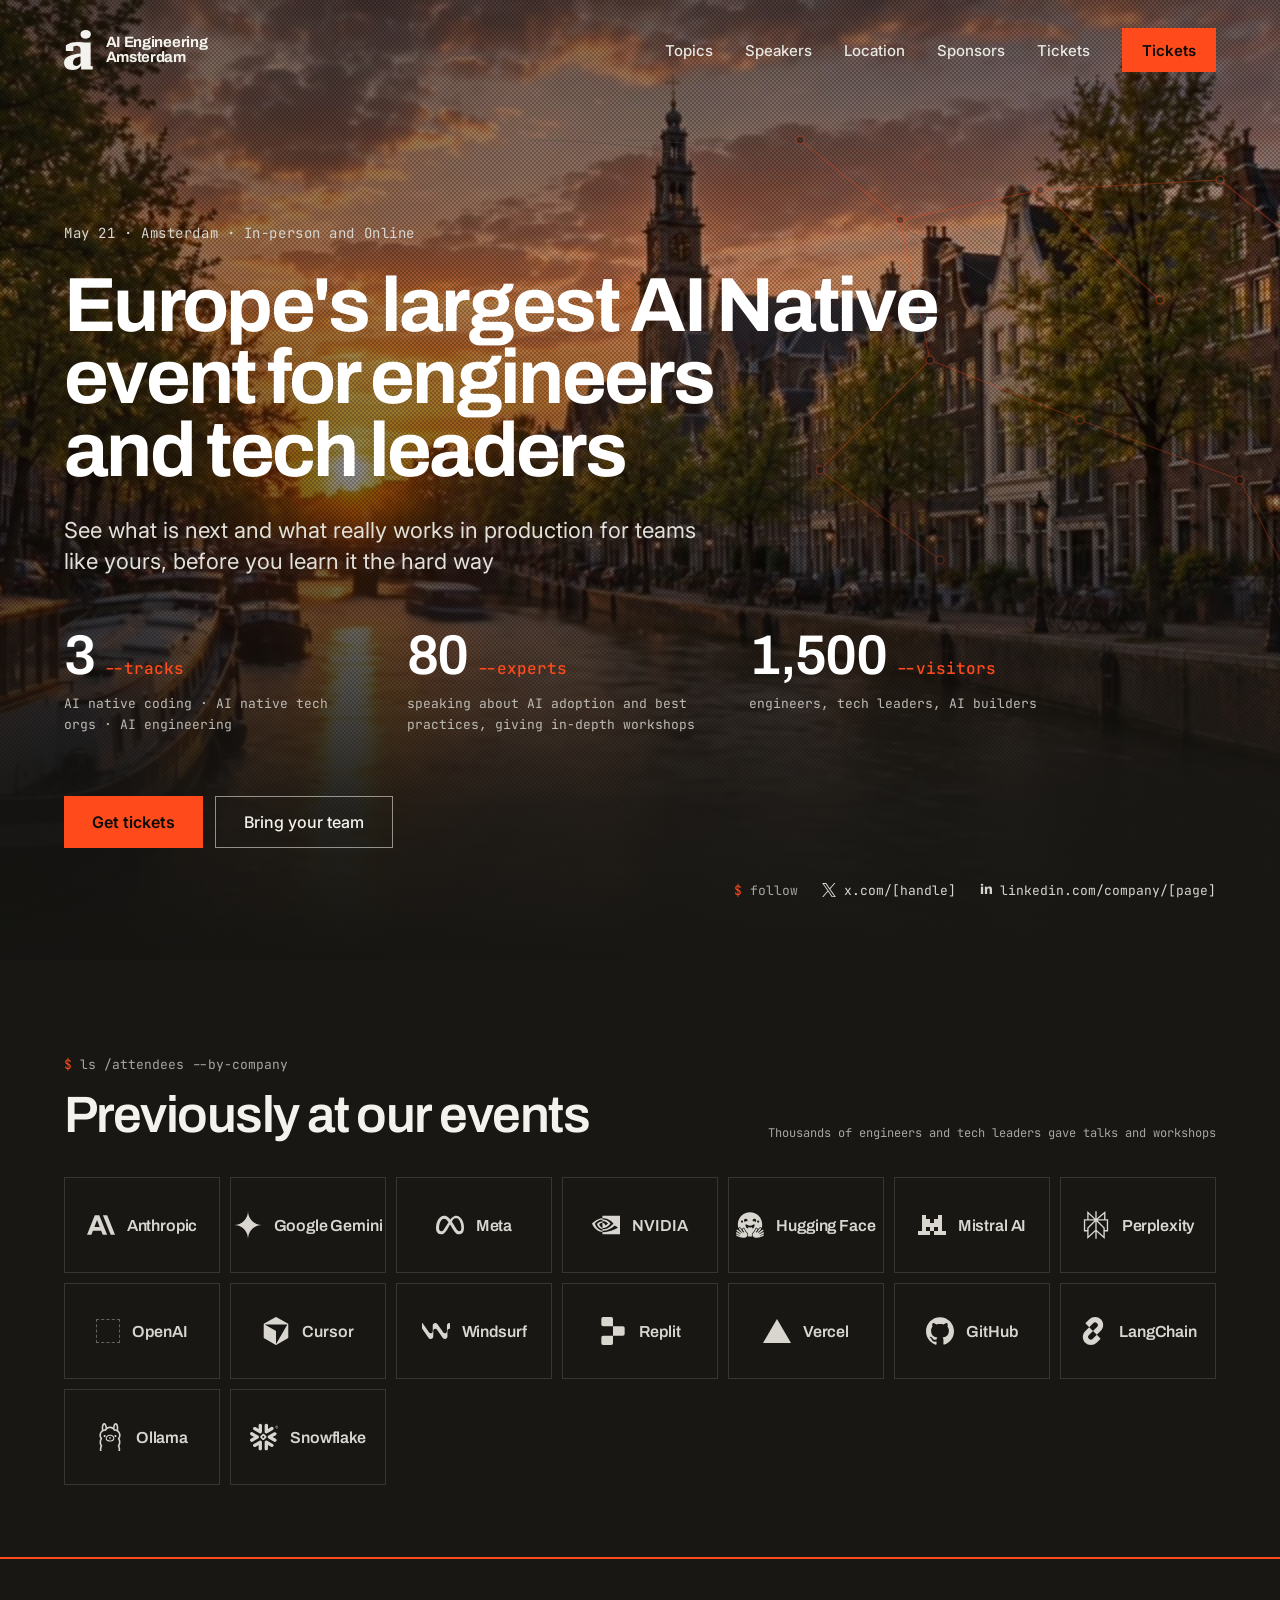
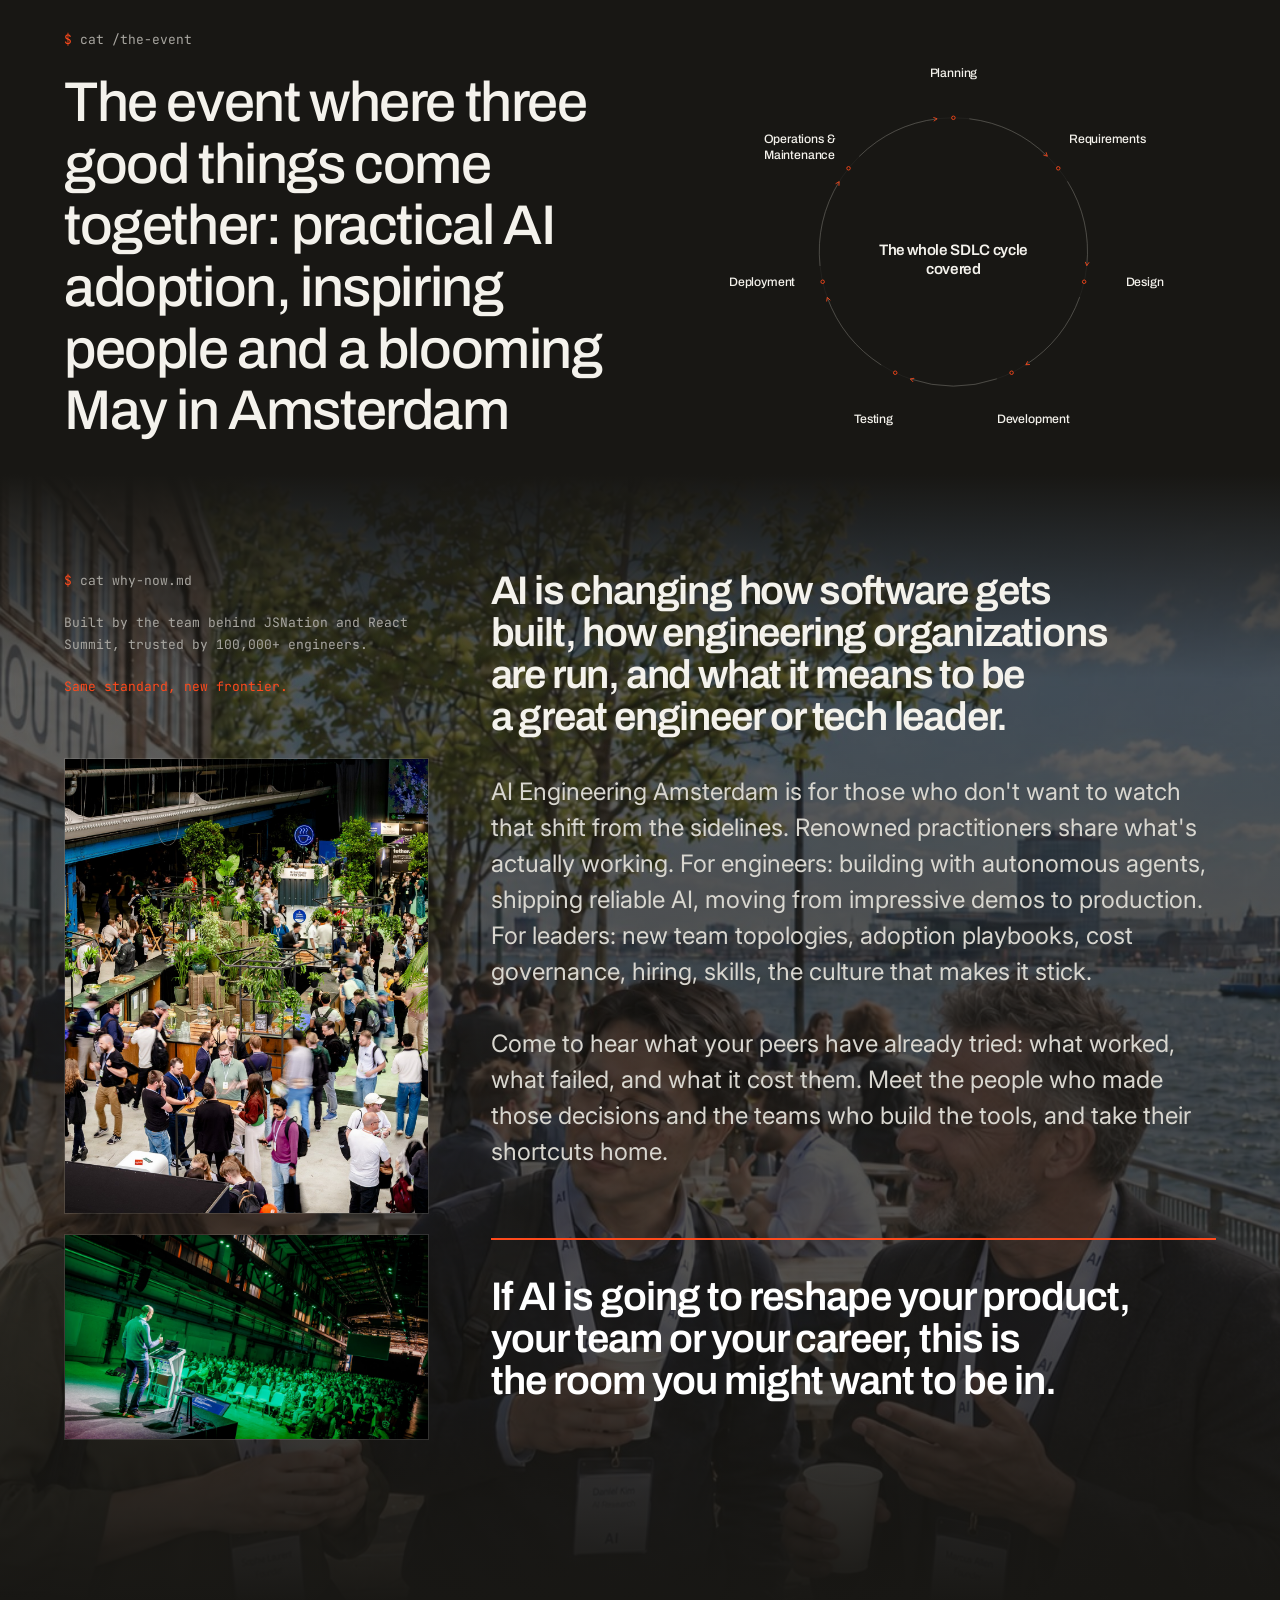
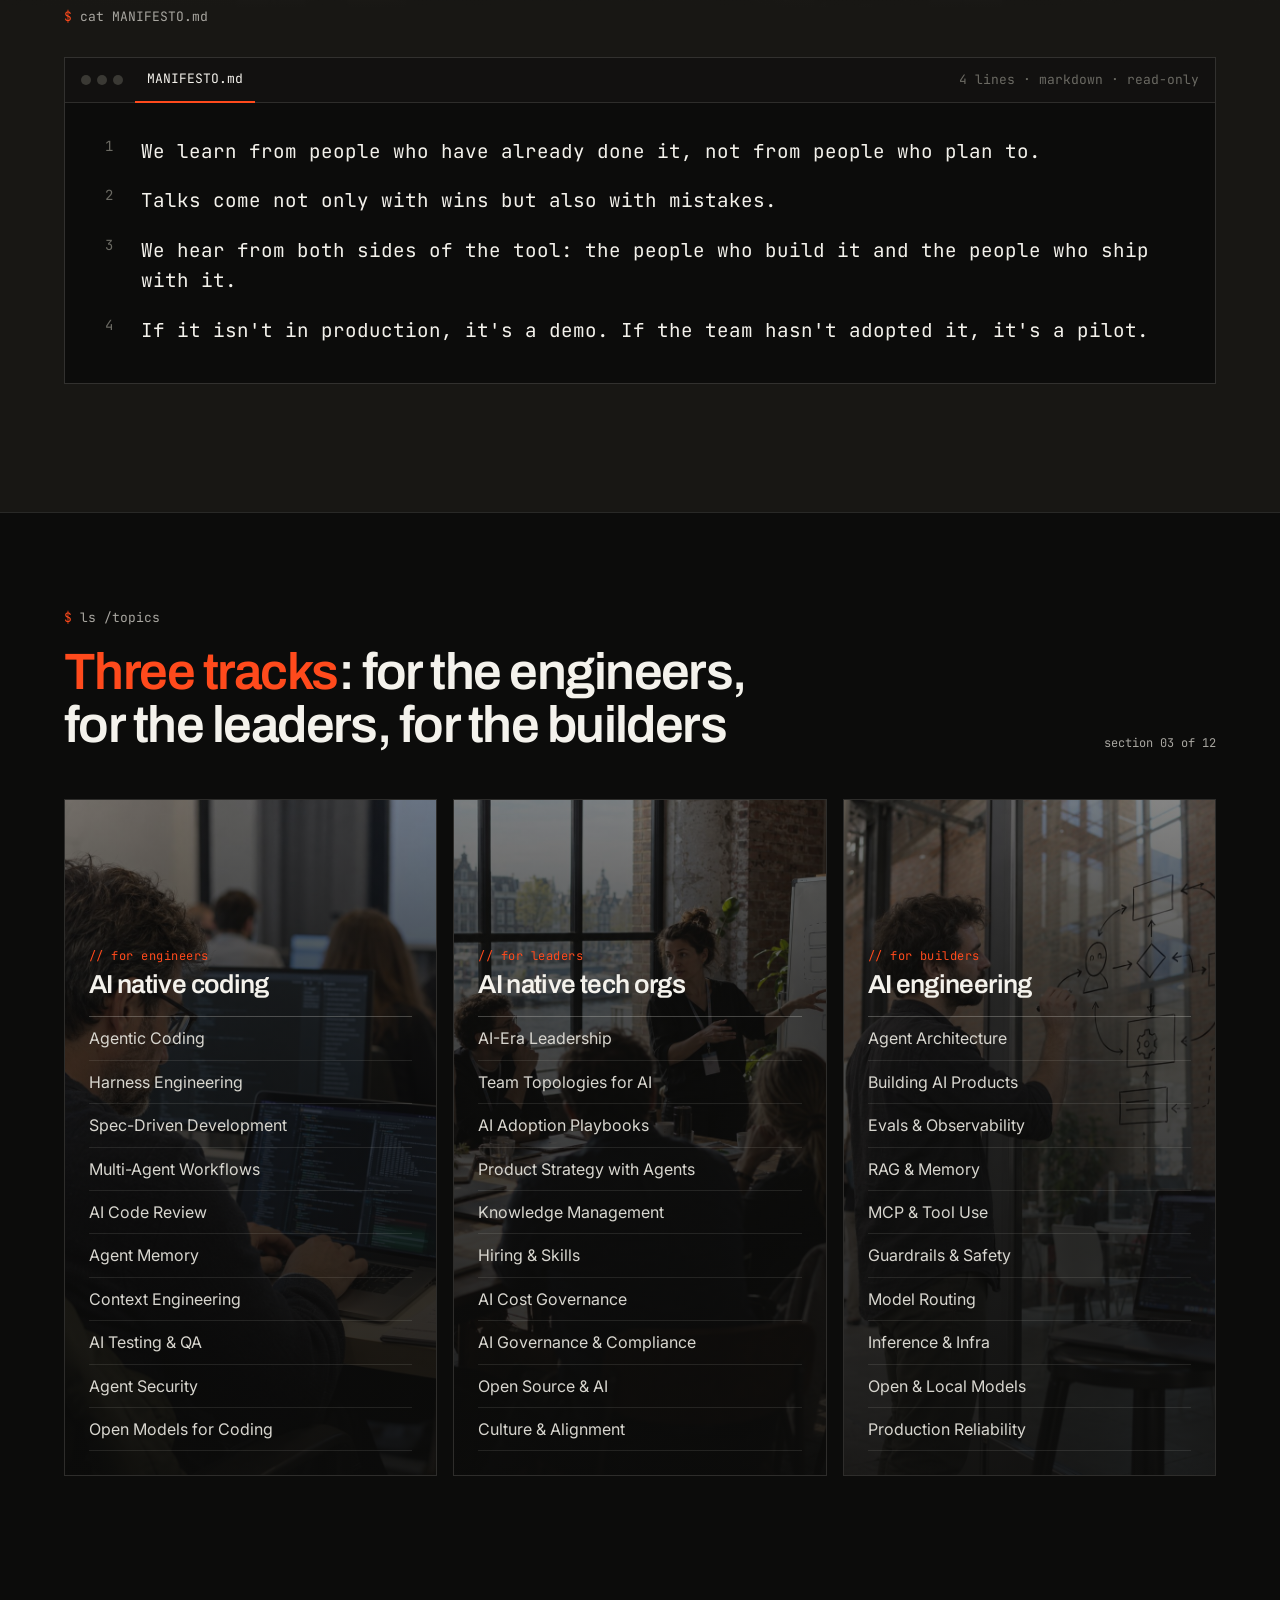
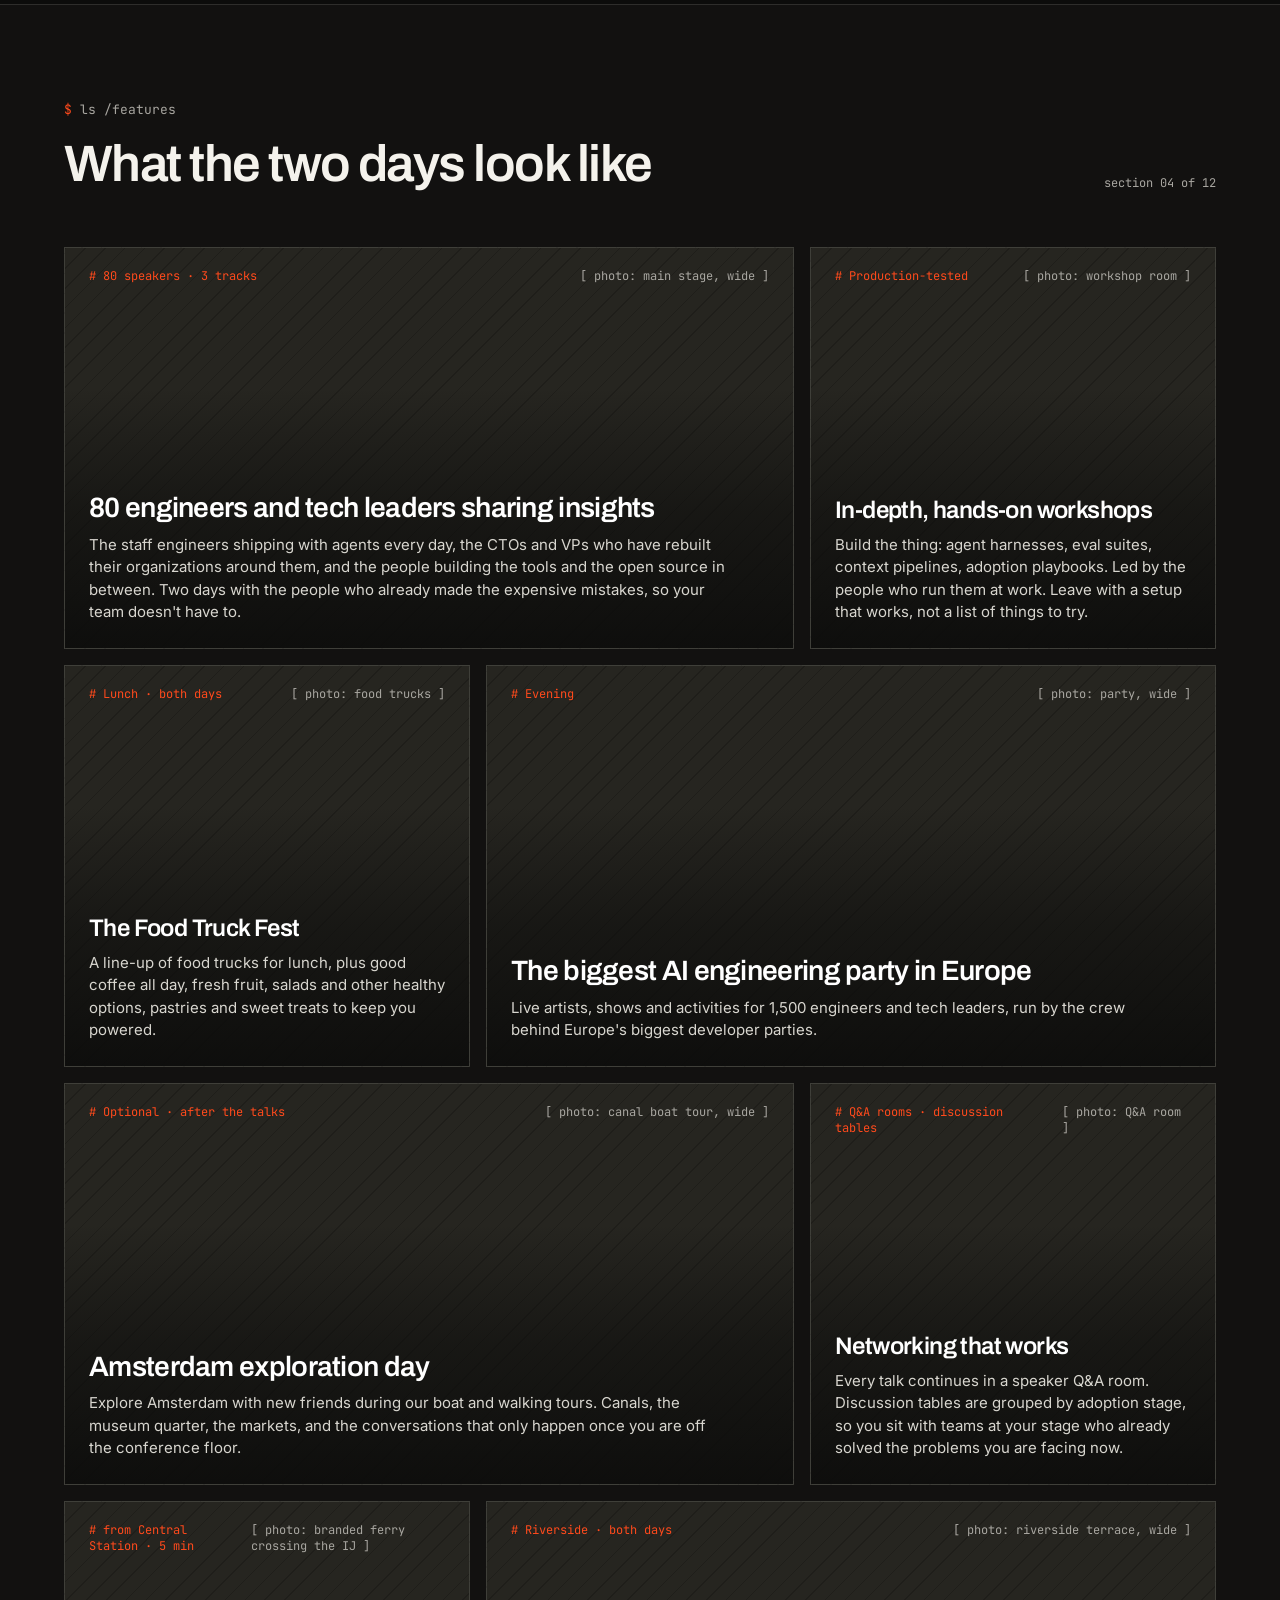
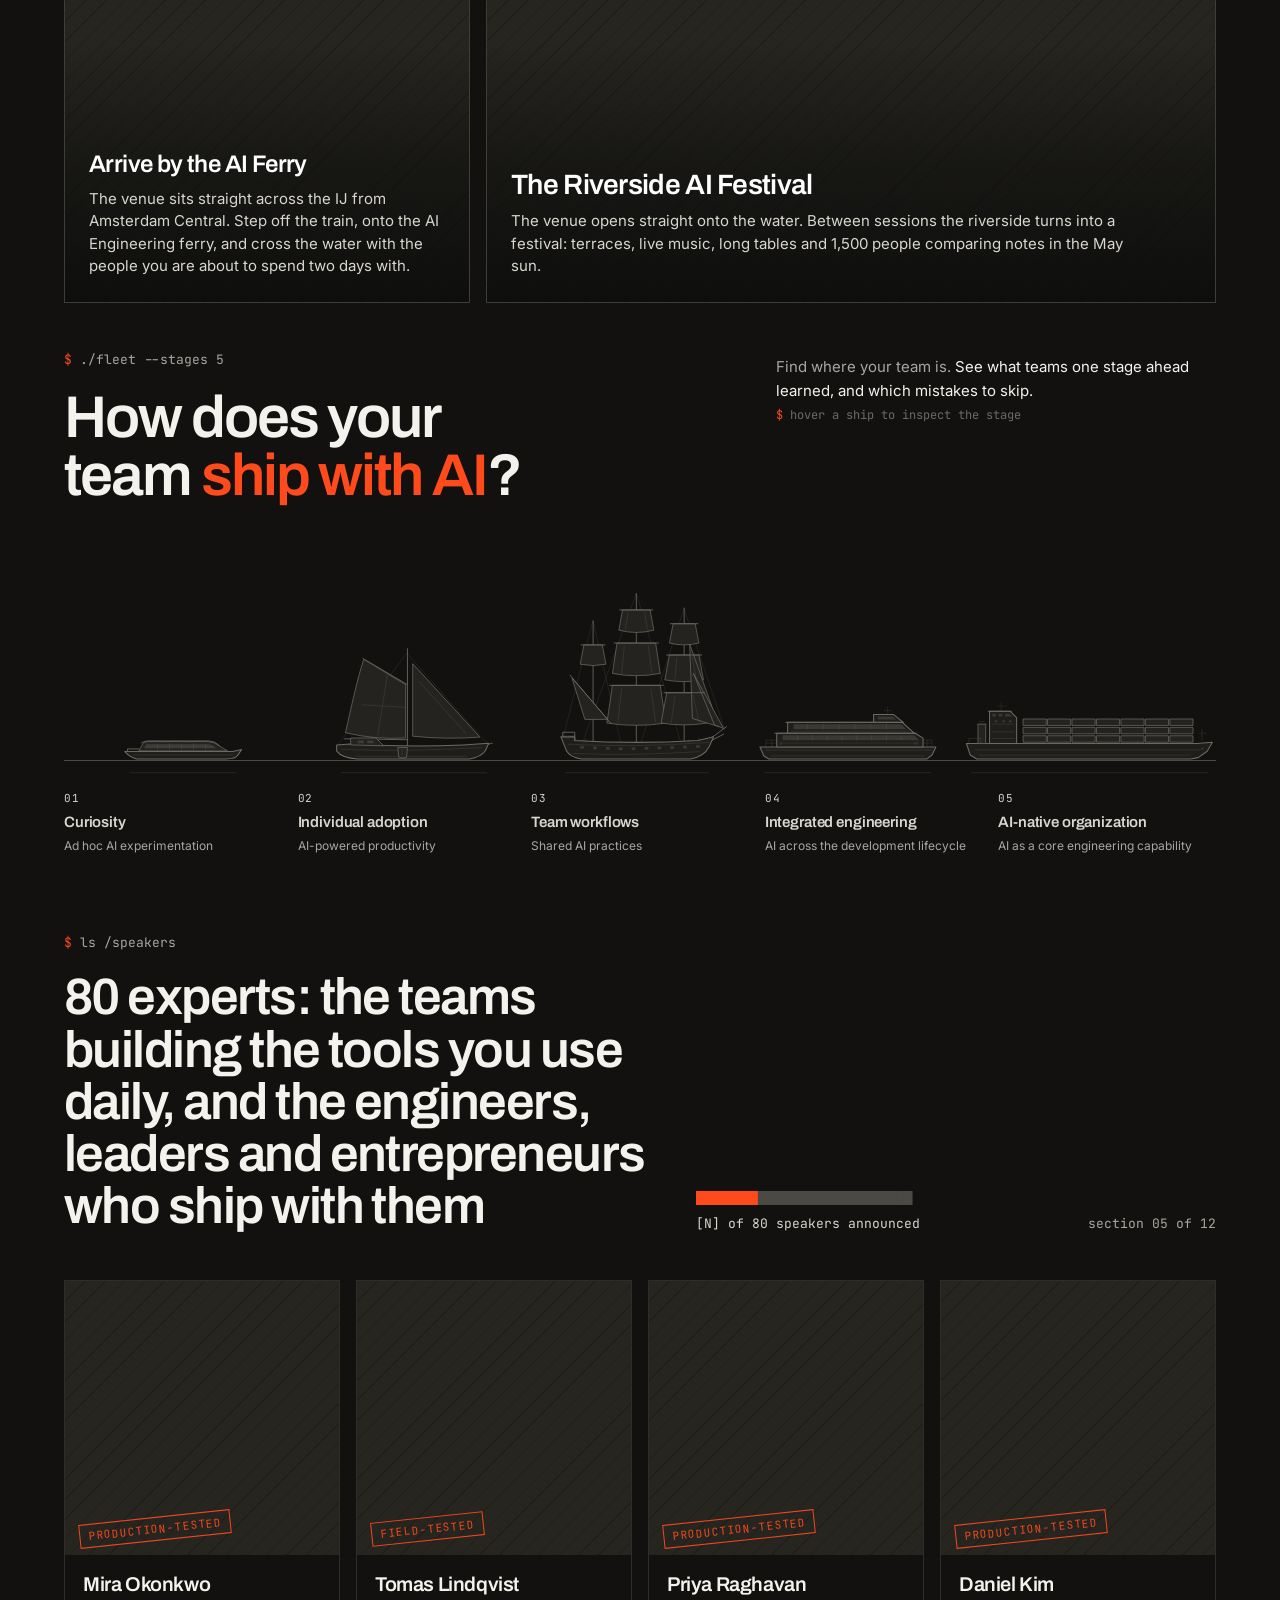
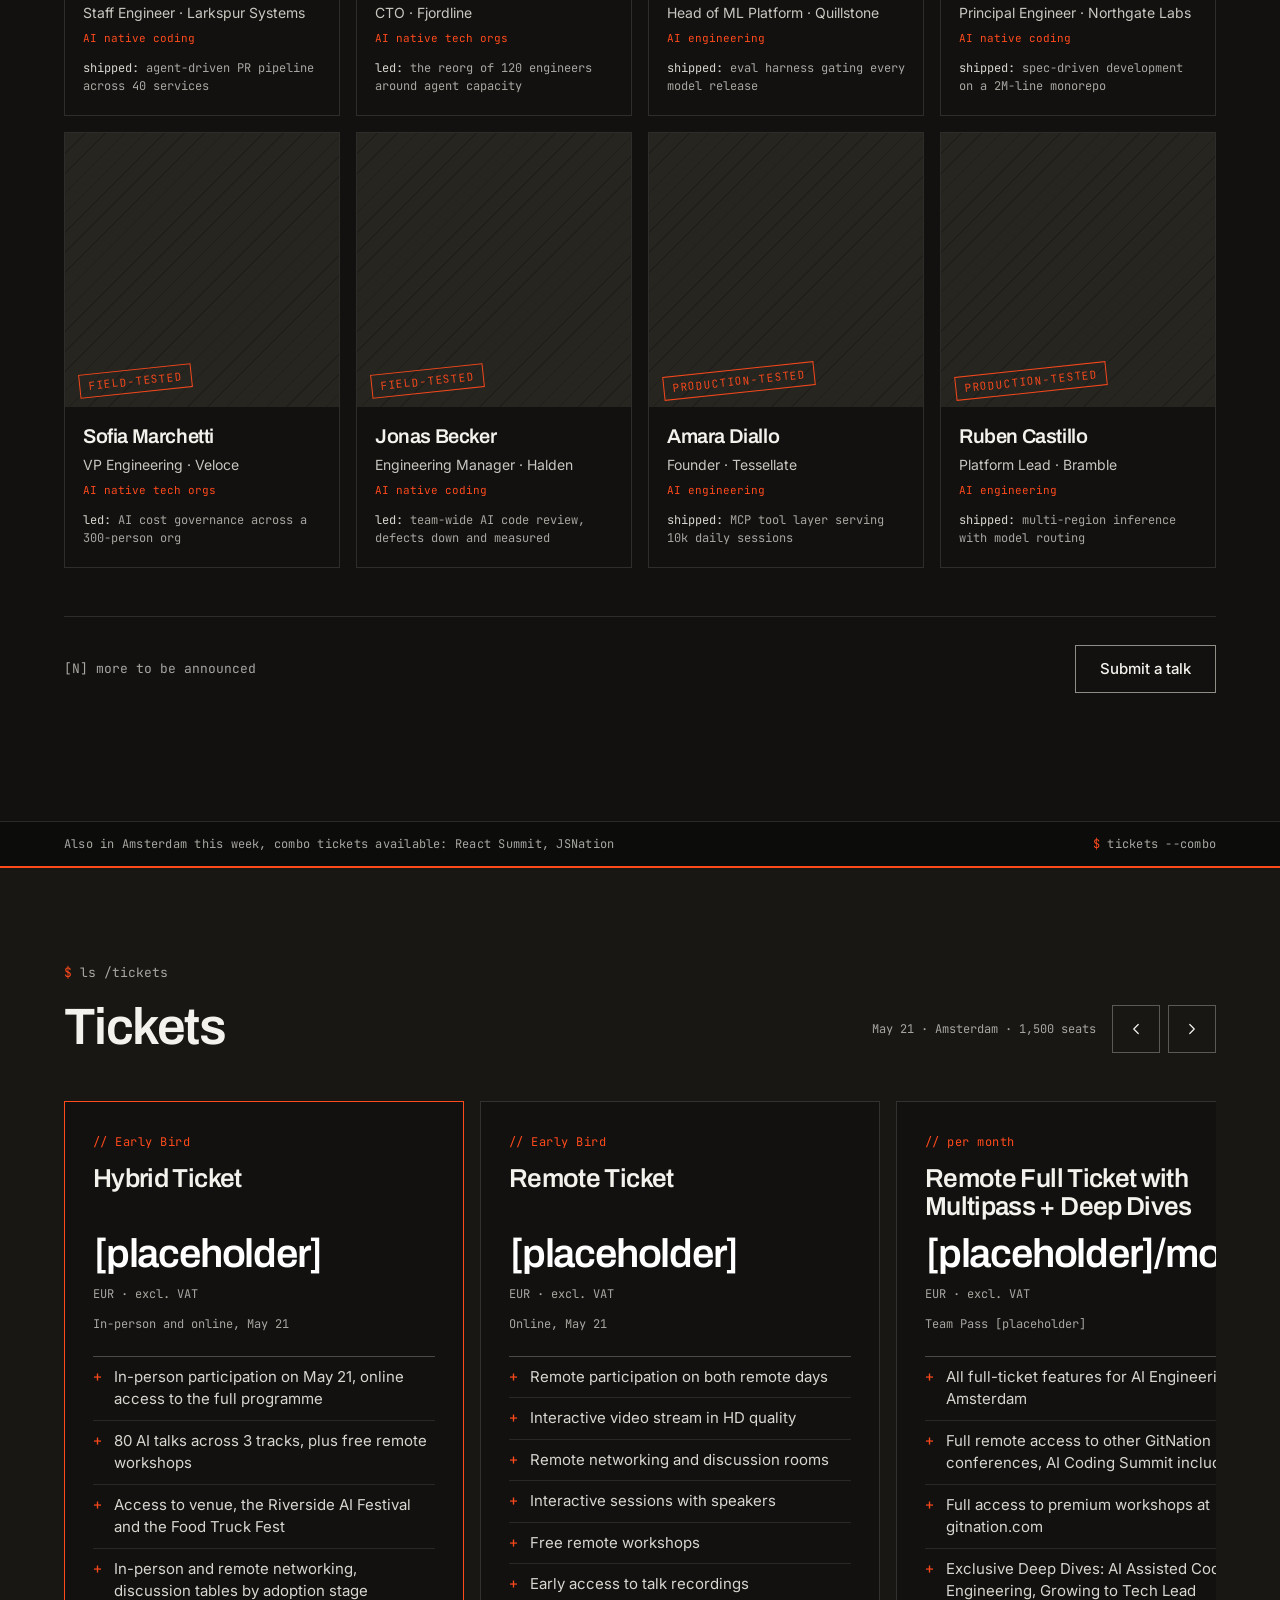
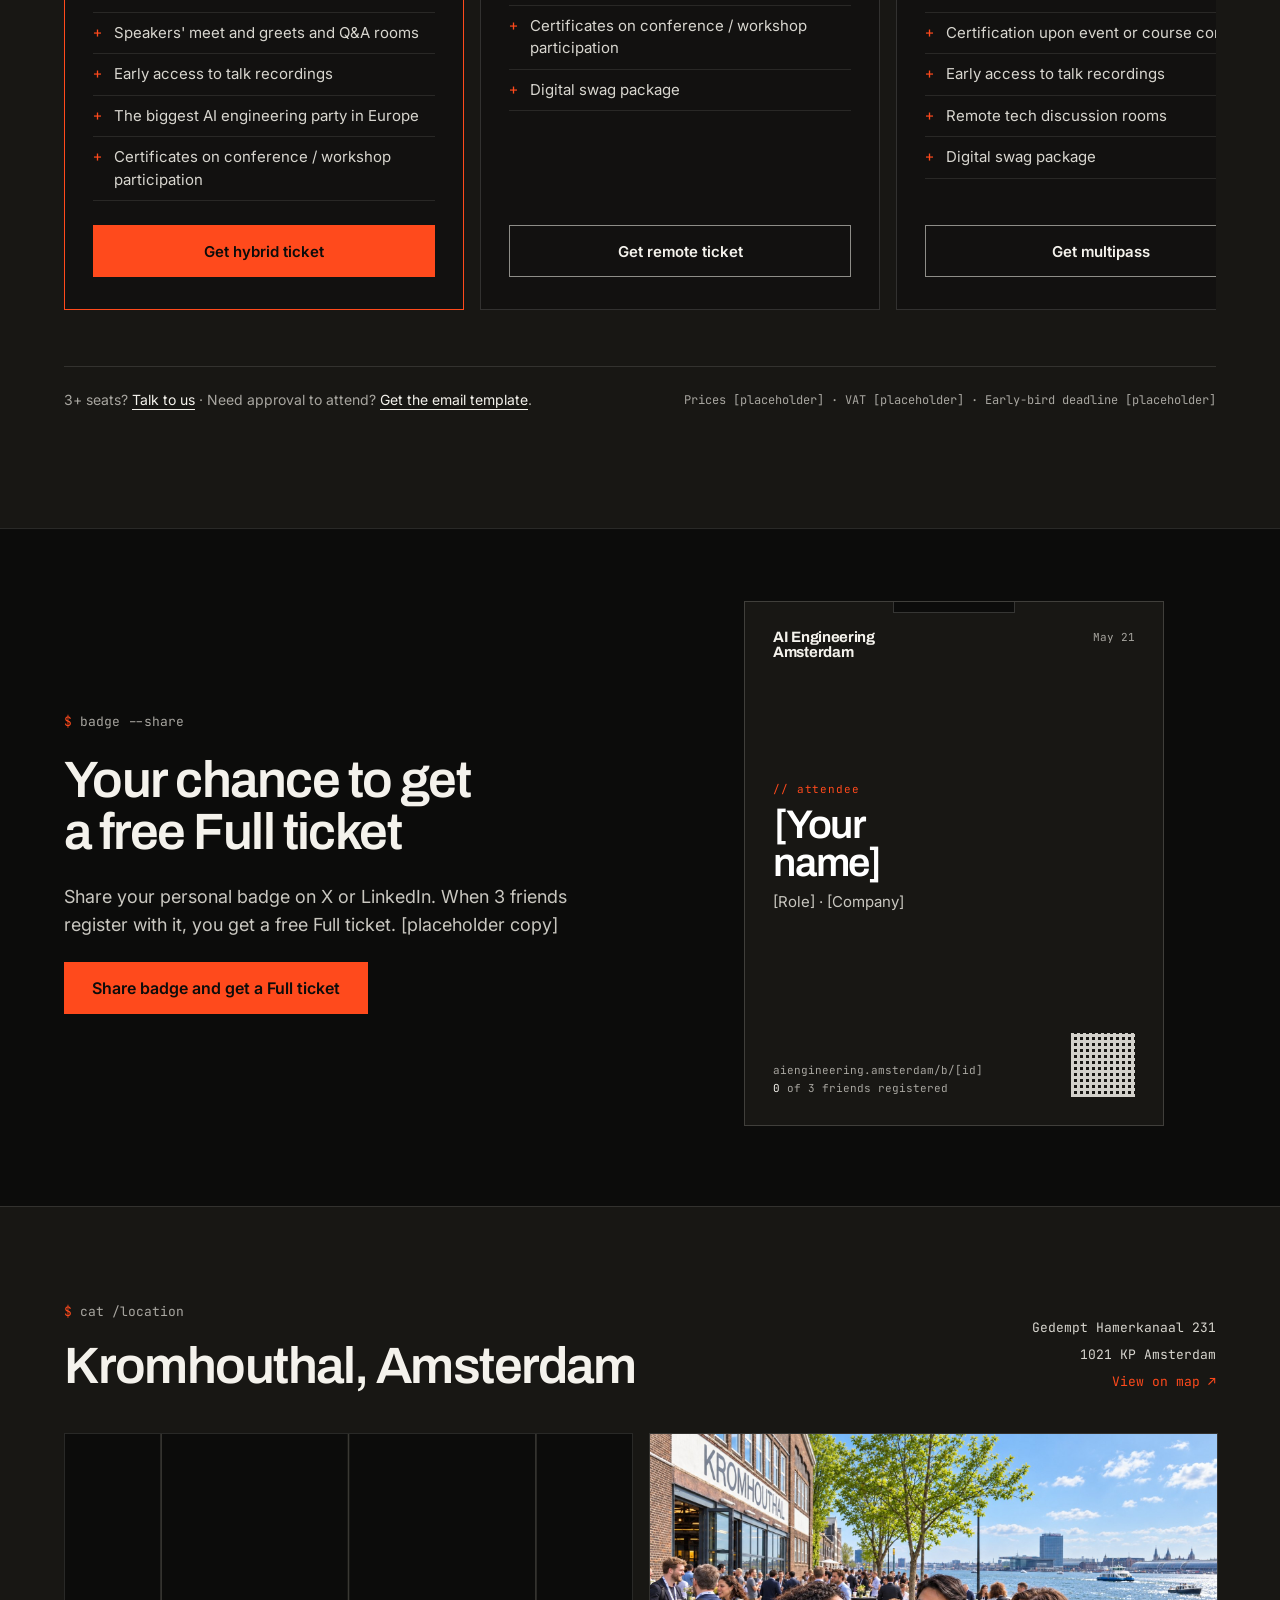
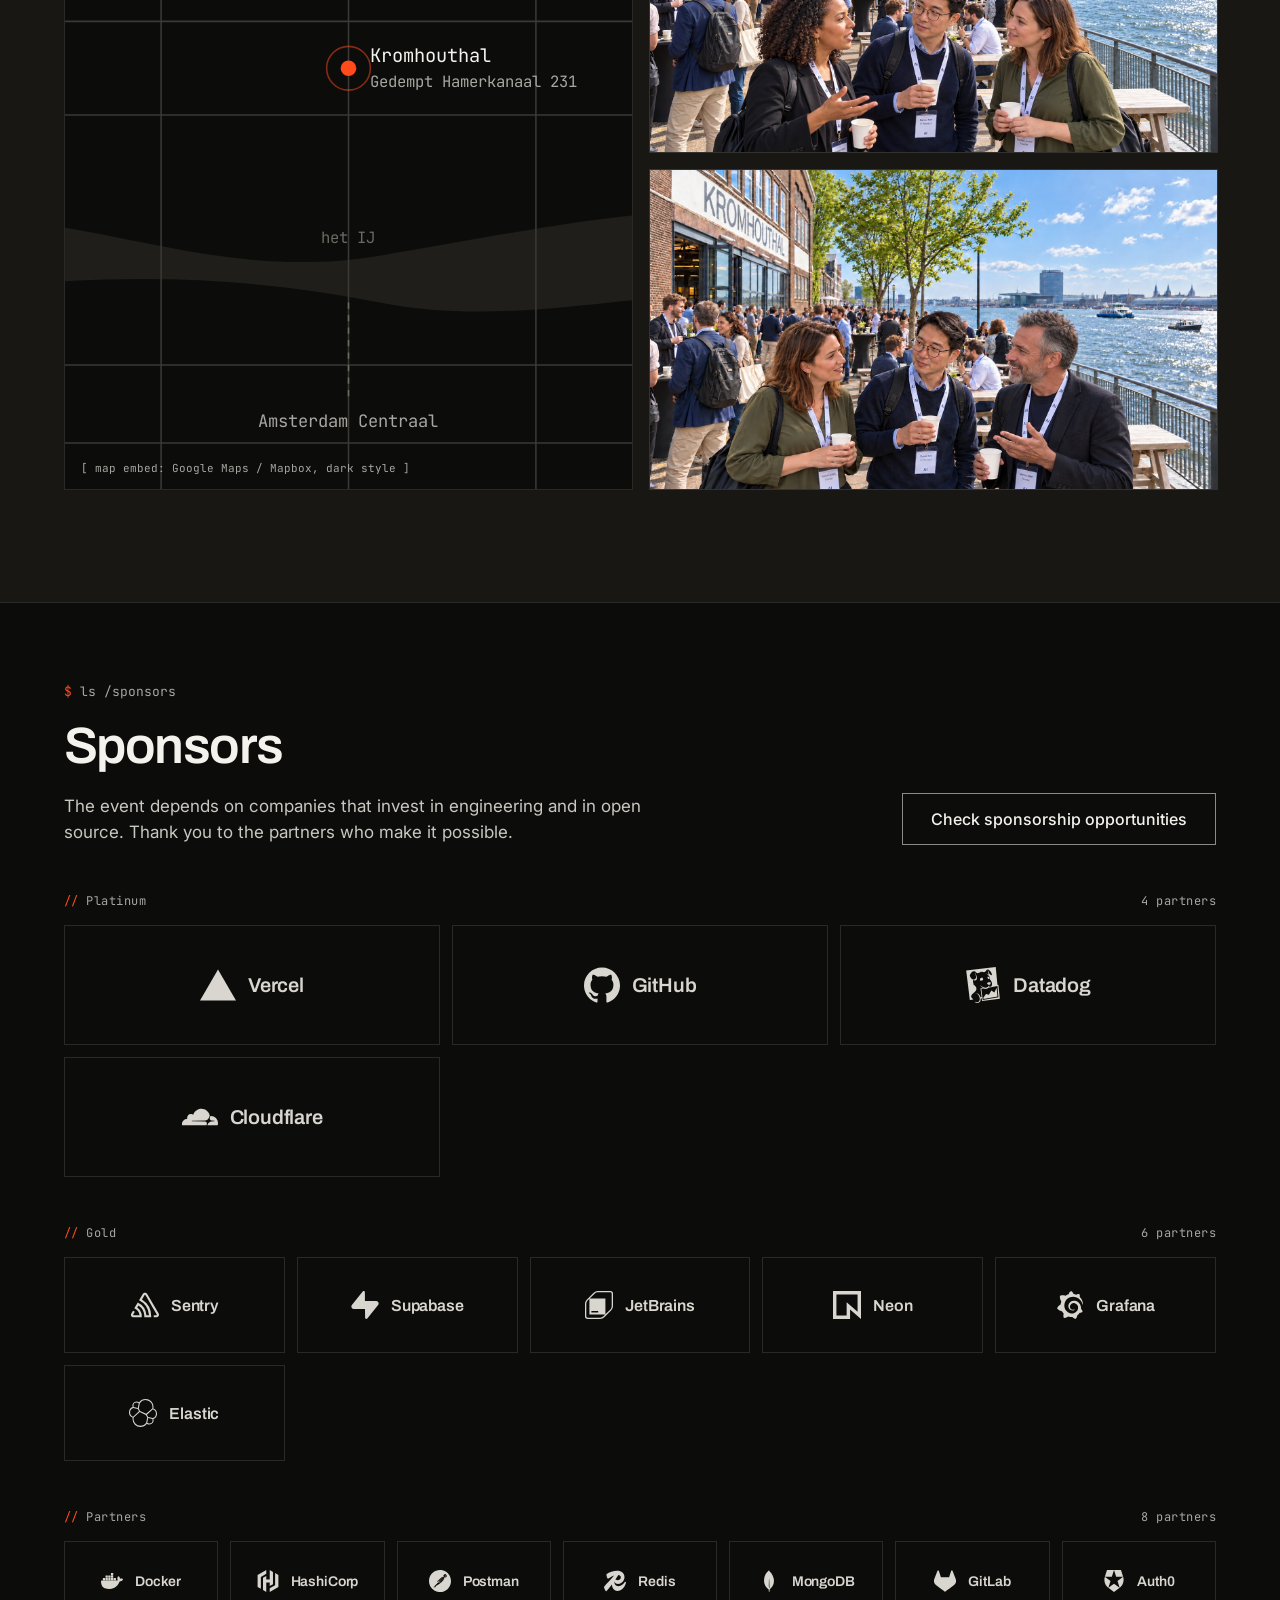
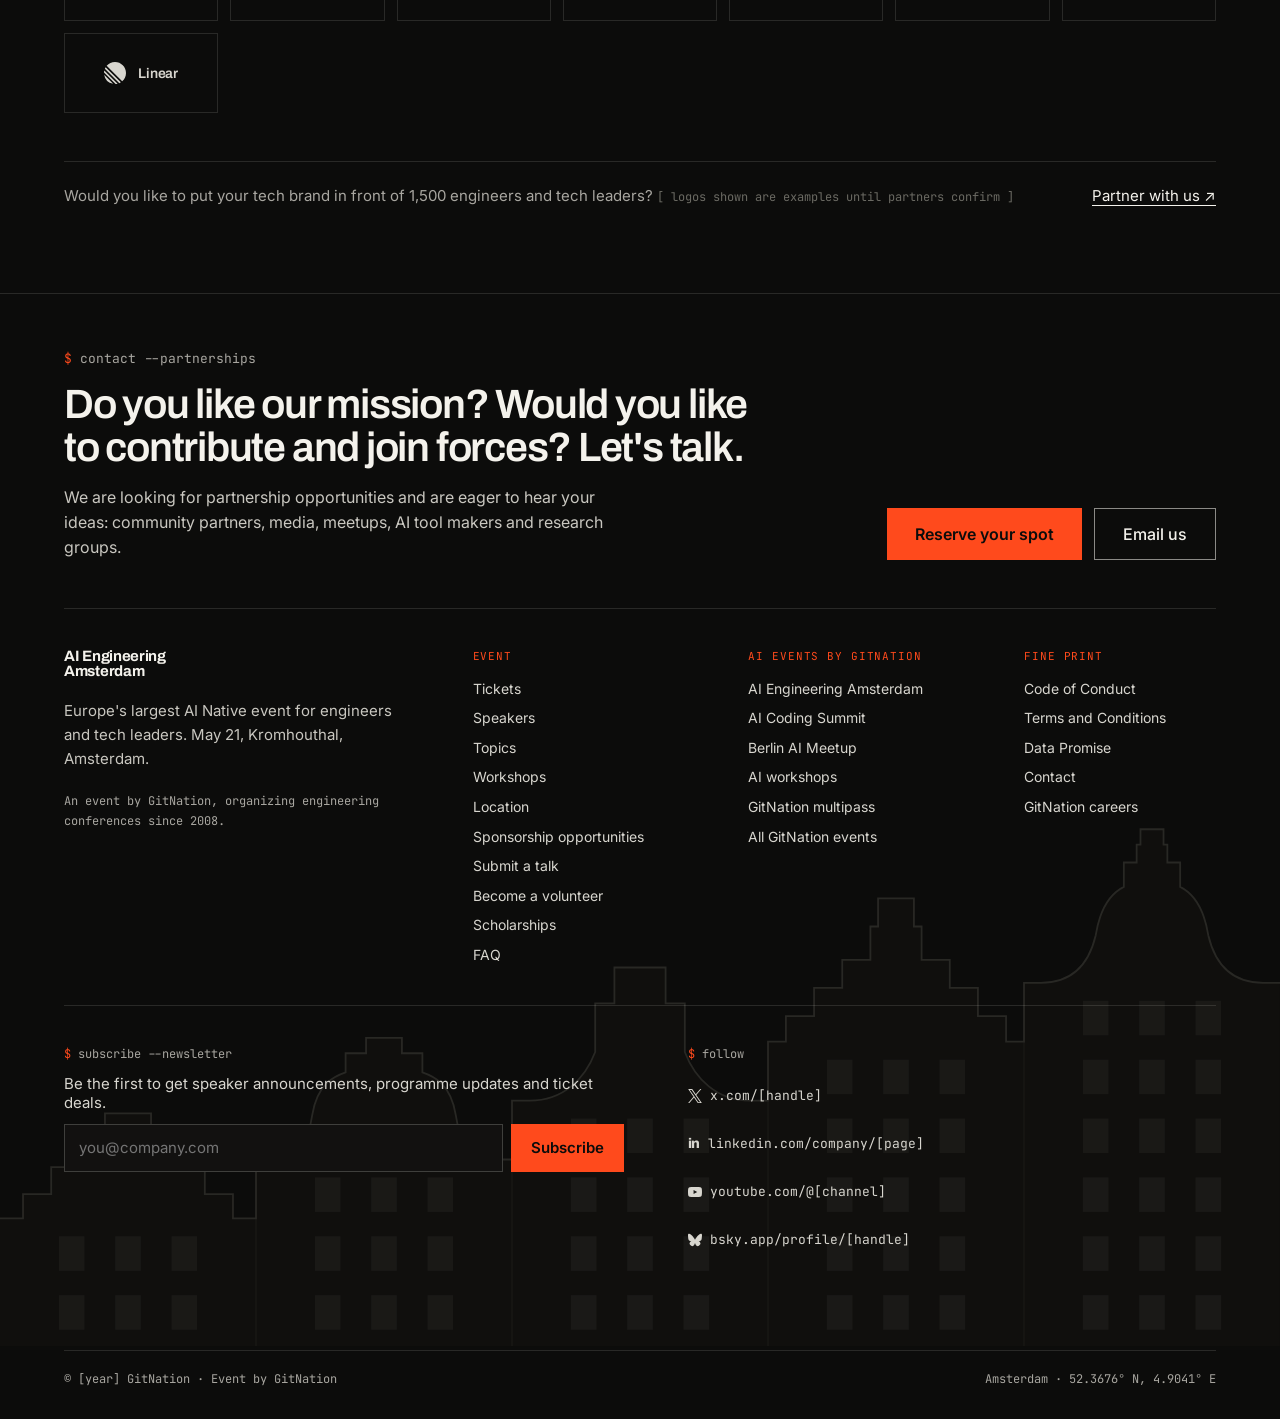
==== commit 2525cdc1: "Initial commit" ====
--- a/index.html
+++ b/index.html
@@ -55,7 +55,7 @@
   <section style="position: relative; background: #0C0C0B; color: #F4F2EC; min-height: 960px; display: flex; flex-direction: column; overflow: hidden">
 
     <!-- poster frame: Amsterdam canal at golden hour, graded dark; canal-to-graph lines over it -->
-    <video class="hero-video" src="../../Downloads/ai-engineering-amsterdam-site%20(2)/assets/hero-amsterdam.mp4" poster="../../Downloads/ai-engineering-amsterdam-site%20(2)/assets/hero-amsterdam.jpg" autoplay="autoplay" muted="muted" loop="loop" playsinline="playsinline" preload="auto" aria-hidden="true" tabindex="-1" style="position: absolute; inset: 0; width: 100%; height: 100%; object-fit: cover; object-position: 50% 40%; background: #0C0C0B"></video>
+    <video class="hero-video" src="assets/hero-amsterdam.mp4" poster="assets/hero-amsterdam.jpg" autoplay="autoplay" muted="muted" loop="loop" playsinline="playsinline" preload="auto" aria-hidden="true" tabindex="-1" style="position: absolute; inset: 0; width: 100%; height: 100%; object-fit: cover; object-position: 50% 40%; background: #0C0C0B"></video>
     <div class="hero-video-overlay" aria-hidden="true"></div>
     <svg aria-hidden="true" viewBox="0 0 1440 960" preserveAspectRatio="xMidYMid slice" style="position: absolute; inset: 0; width: 100%; height: 100%; opacity: .35">
       <g fill="none" stroke="#5A5953" stroke-width="1">
@@ -241,14 +241,14 @@
   <section style="position: relative; background: #181714; display: flex; flex-direction: column; overflow: hidden">
     
     <div style="position: relative; overflow: hidden; margin-top: 0px">
-      <img src="../../Downloads/ai-engineering-amsterdam-site%20(2)/assets/kromhouthal-water.jpg" alt="" aria-hidden="true" style="position: absolute; inset: 0; width: 100%; height: 100%; object-fit: cover; object-position: 50% 30%; opacity: .45; filter: saturate(.75)">
+      <img src="assets/kromhouthal-water.jpg" alt="" aria-hidden="true" style="position: absolute; inset: 0; width: 100%; height: 100%; object-fit: cover; object-position: 50% 30%; opacity: .45; filter: saturate(.75)">
       <div aria-hidden="true" style="position: absolute; inset: 0; background: linear-gradient(180deg, #181714 0%, rgba(24,23,20,.3) 18%, rgba(24,23,20,.45) 75%, #181714 100%)"></div>
     <div style="position: relative; max-width: 1440px; width: 100%; box-sizing: border-box; margin: 0 auto; padding: 96px 64px 160px; display: flex; flex-wrap: wrap; gap: 64px">
       <div style="flex: 1 1 260px; min-width: 0; display: flex; flex-direction: column; gap: 20px">
         <p style="margin: 0; font-family: 'JetBrains Mono', ui-monospace, monospace; font-size: 13px; line-height: 1.7; color: #A8A6A0"><span style="color: #FF4A1C">$</span> cat why-now.md</p>
         <p style="margin: 0; font-family: 'JetBrains Mono', ui-monospace, monospace; font-size: 13px; line-height: 1.7; color: #A8A6A0">Built by the team behind JSNation and React Summit, trusted by 100,000+ engineers.</p>
         <p style="margin: 0; font-family: 'JetBrains Mono', ui-monospace, monospace; font-size: 13px; line-height: 1.7; color: #FF4A1C">Same standard, new frontier.</p>
-        <img src="../../Downloads/ai-engineering-amsterdam-site%20(2)/assets/expo-floor.jpg" alt="Attendees on the expo floor between sessions" style="display: block; width: 100%; aspect-ratio: 4 / 5; object-fit: cover; object-position: 50% 60%; border: 1px solid rgba(244,242,236,.12); margin-top: 40px"><img src="../../Downloads/ai-engineering-amsterdam-site%20(2)/assets/main-stage.jpg" alt="Speaker on the main stage in front of a full hall" style="display: block; width: 100%; aspect-ratio: 16 / 9; object-fit: cover; object-position: 50% 50%; border: 1px solid rgba(244,242,236,.12); margin-bottom: 8px">
+        <img src="assets/expo-floor.jpg" alt="Attendees on the expo floor between sessions" style="display: block; width: 100%; aspect-ratio: 4 / 5; object-fit: cover; object-position: 50% 60%; border: 1px solid rgba(244,242,236,.12); margin-top: 40px"><img src="assets/main-stage.jpg" alt="Speaker on the main stage in front of a full hall" style="display: block; width: 100%; aspect-ratio: 16 / 9; object-fit: cover; object-position: 50% 50%; border: 1px solid rgba(244,242,236,.12); margin-bottom: 8px">
       </div>
       <div style="flex: 2 1 520px; min-width: 0; display: flex; flex-direction: column; gap: 36px; max-width: 760px; font-size: 24px; line-height: 1.5; color: #D8D6CF">
         
@@ -302,7 +302,7 @@
       </div>
       <div style="display: flex; flex-wrap: wrap; gap: 16px">
         <div style="flex: 1 1 300px; min-width: 0; position: relative; display: flex; flex-direction: column; gap: 18px; padding: 28px 24px 24px; border: 1px solid rgba(244,242,236,.12); background: #121110; overflow: hidden">
-          <img src="../../Downloads/ai-engineering-amsterdam-site%20(2)/assets/track-engineers.jpg" alt="" aria-hidden="true" style="position: absolute; inset: 0; width: 100%; height: 100%; object-fit: cover; object-position: 50% 30%">
+          <img src="assets/track-engineers.jpg" alt="" aria-hidden="true" style="position: absolute; inset: 0; width: 100%; height: 100%; object-fit: cover; object-position: 50% 30%">
           <div aria-hidden="true" style="position: absolute; inset: 0; background: linear-gradient(180deg, rgba(12,12,11,.5) 0%, rgba(12,12,11,.72) 30%, rgba(12,12,11,.9) 100%)"></div>
           <div style="position: relative; display: flex; flex-direction: column; gap: 6px; margin-top: 120px">
             <span style="font-family: 'JetBrains Mono', ui-monospace, monospace; font-size: 12px; letter-spacing: .04em; color: #FF4A1C">// for engineers</span>
@@ -322,7 +322,7 @@
           </ul>
         </div>
         <div style="flex: 1 1 300px; min-width: 0; position: relative; display: flex; flex-direction: column; gap: 18px; padding: 28px 24px 24px; border: 1px solid rgba(244,242,236,.12); background: #121110; overflow: hidden">
-          <img src="../../Downloads/ai-engineering-amsterdam-site%20(2)/assets/track-leaders.jpg" alt="" aria-hidden="true" style="position: absolute; inset: 0; width: 100%; height: 100%; object-fit: cover; object-position: 50% 25%">
+          <img src="assets/track-leaders.jpg" alt="" aria-hidden="true" style="position: absolute; inset: 0; width: 100%; height: 100%; object-fit: cover; object-position: 50% 25%">
           <div aria-hidden="true" style="position: absolute; inset: 0; background: linear-gradient(180deg, rgba(12,12,11,.5) 0%, rgba(12,12,11,.72) 30%, rgba(12,12,11,.9) 100%)"></div>
           <div style="position: relative; display: flex; flex-direction: column; gap: 6px; margin-top: 120px">
             <span style="font-family: 'JetBrains Mono', ui-monospace, monospace; font-size: 12px; letter-spacing: .04em; color: #FF4A1C">// for leaders</span>
@@ -342,7 +342,7 @@
           </ul>
         </div>
         <div style="flex: 1 1 300px; min-width: 0; position: relative; display: flex; flex-direction: column; gap: 18px; padding: 28px 24px 24px; border: 1px solid rgba(244,242,236,.12); background: #121110; overflow: hidden">
-          <img src="../../Downloads/ai-engineering-amsterdam-site%20(2)/assets/track-builders.jpg" alt="" aria-hidden="true" style="position: absolute; inset: 0; width: 100%; height: 100%; object-fit: cover; object-position: 50% 25%">
+          <img src="assets/track-builders.jpg" alt="" aria-hidden="true" style="position: absolute; inset: 0; width: 100%; height: 100%; object-fit: cover; object-position: 50% 25%">
           <div aria-hidden="true" style="position: absolute; inset: 0; background: linear-gradient(180deg, rgba(12,12,11,.5) 0%, rgba(12,12,11,.72) 30%, rgba(12,12,11,.9) 100%)"></div>
           <div style="position: relative; display: flex; flex-direction: column; gap: 6px; margin-top: 120px">
             <span style="font-family: 'JetBrains Mono', ui-monospace, monospace; font-size: 12px; letter-spacing: .04em; color: #FF4A1C">// for builders</span>
@@ -797,8 +797,8 @@
           <span style="position: absolute; left: 16px; bottom: 14px; font-family: 'JetBrains Mono', ui-monospace, monospace; font-size: 11px; color: #A8A6A0">[ map embed: Google Maps / Mapbox, dark style ]</span>
         </div>
         <div style="flex: 1 1 420px; min-width: 0; display: flex; flex-direction: column; gap: 16px">
-          <img src="../../Downloads/ai-engineering-amsterdam-site%20(2)/assets/kromhouthal-terrace.jpg" alt="Kromhouthal riverside terrace with attendees" style="display: block; width: 100%; aspect-ratio: 16 / 9; object-fit: cover; border: 1px solid rgba(244,242,236,.12)">
-          <img src="../../Downloads/ai-engineering-amsterdam-site%20(2)/assets/kromhouthal-water.jpg" alt="Attendees by the water at Kromhouthal" style="display: block; width: 100%; aspect-ratio: 16 / 9; object-fit: cover; object-position: 50% 30%; border: 1px solid rgba(244,242,236,.12)">
+          <img src="assets/kromhouthal-terrace.jpg" alt="Kromhouthal riverside terrace with attendees" style="display: block; width: 100%; aspect-ratio: 16 / 9; object-fit: cover; border: 1px solid rgba(244,242,236,.12)">
+          <img src="assets/kromhouthal-water.jpg" alt="Attendees by the water at Kromhouthal" style="display: block; width: 100%; aspect-ratio: 16 / 9; object-fit: cover; object-position: 50% 30%; border: 1px solid rgba(244,242,236,.12)">
         </div>
       </div>
       <!--<div style="display: flex; flex-wrap: wrap; gap: 32px 64px; border-top: 1px solid rgba(244,242,236,.12); padding-top: 28px; font-size: 15px; line-height: 1.6; color: #C9C7C0">
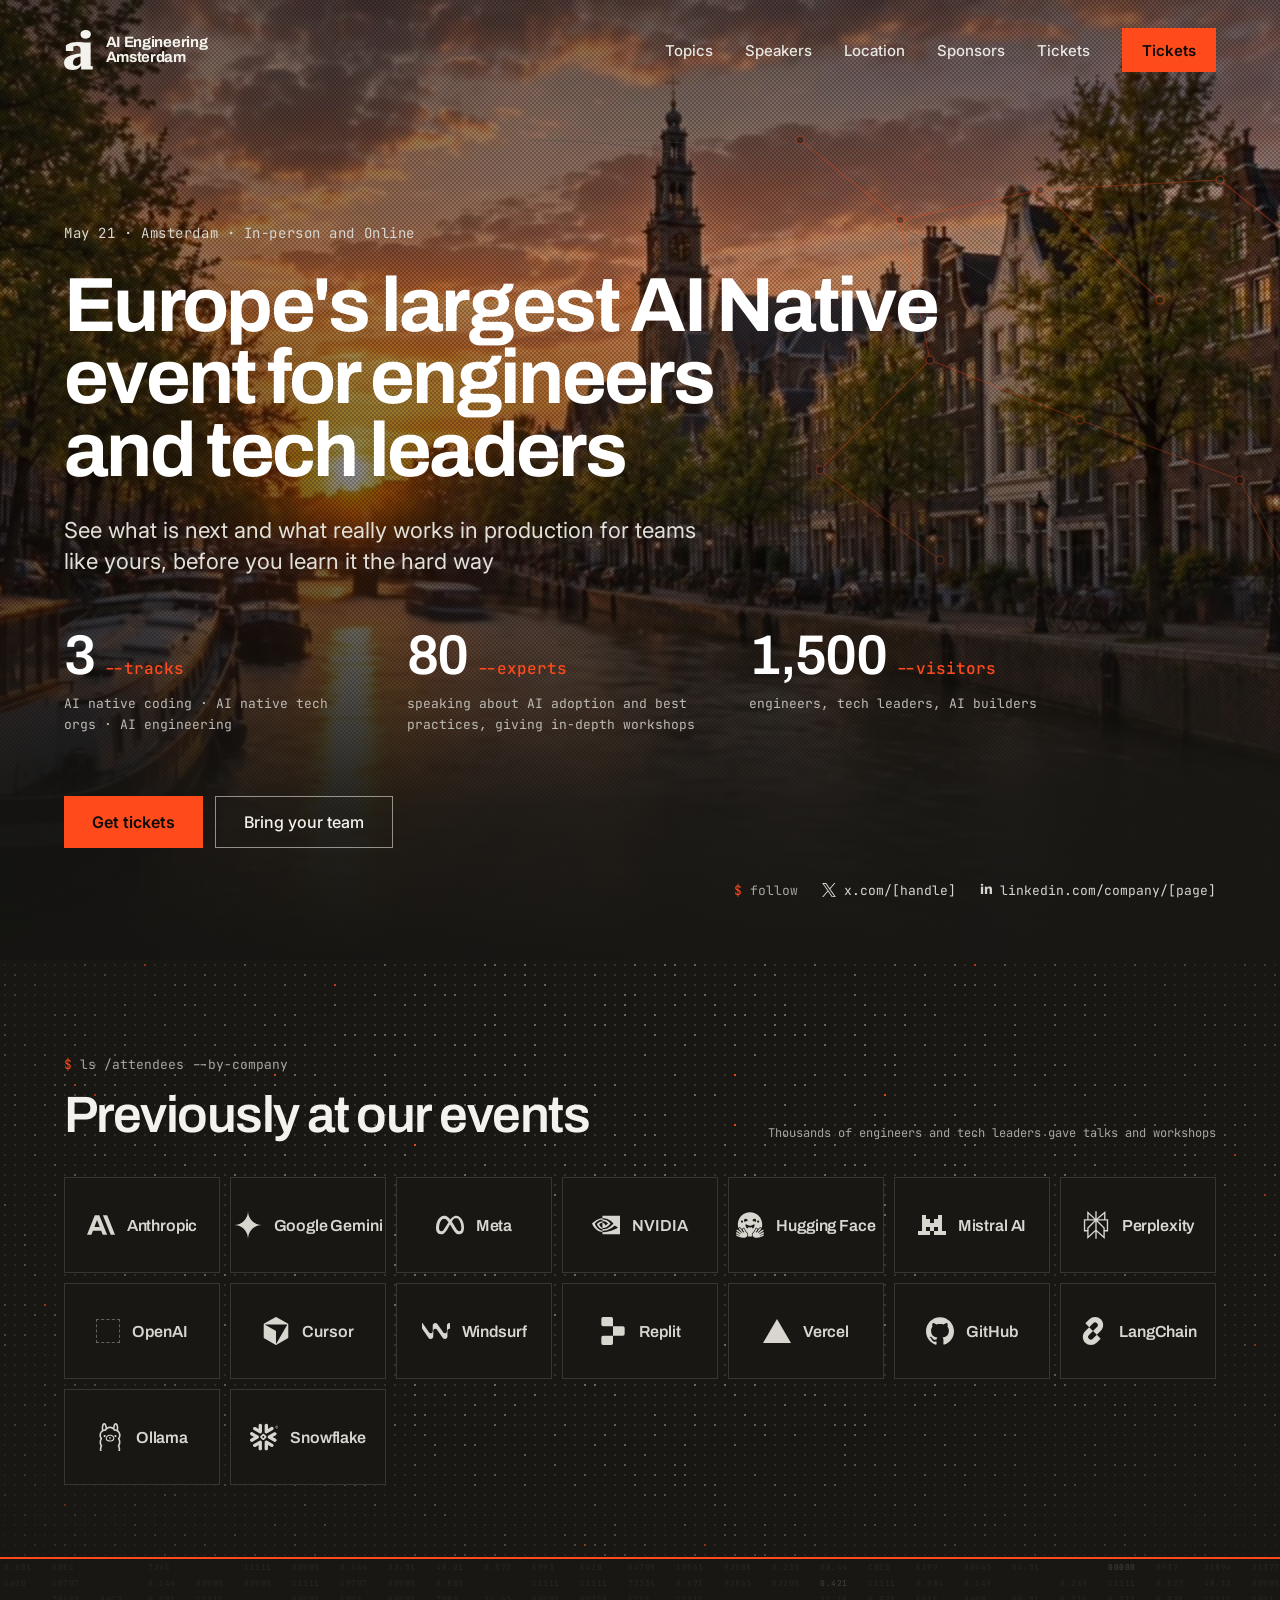
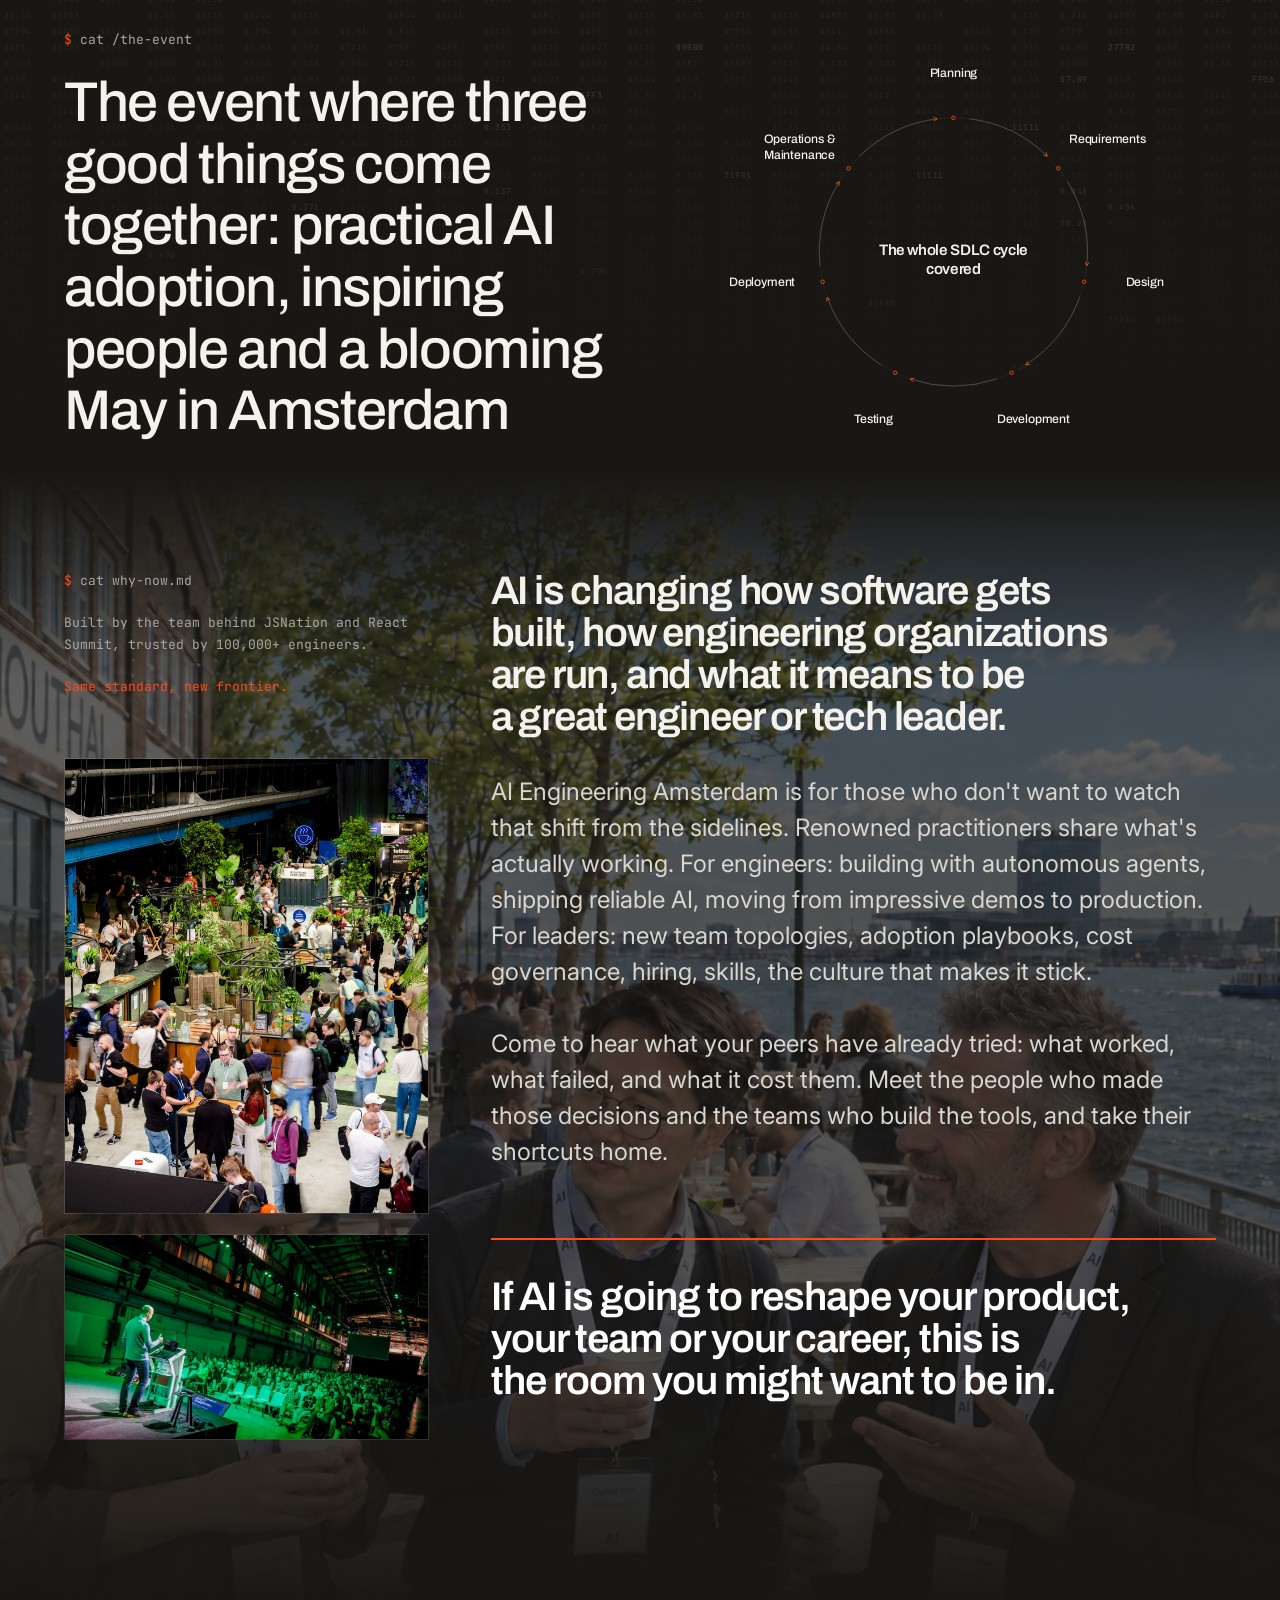
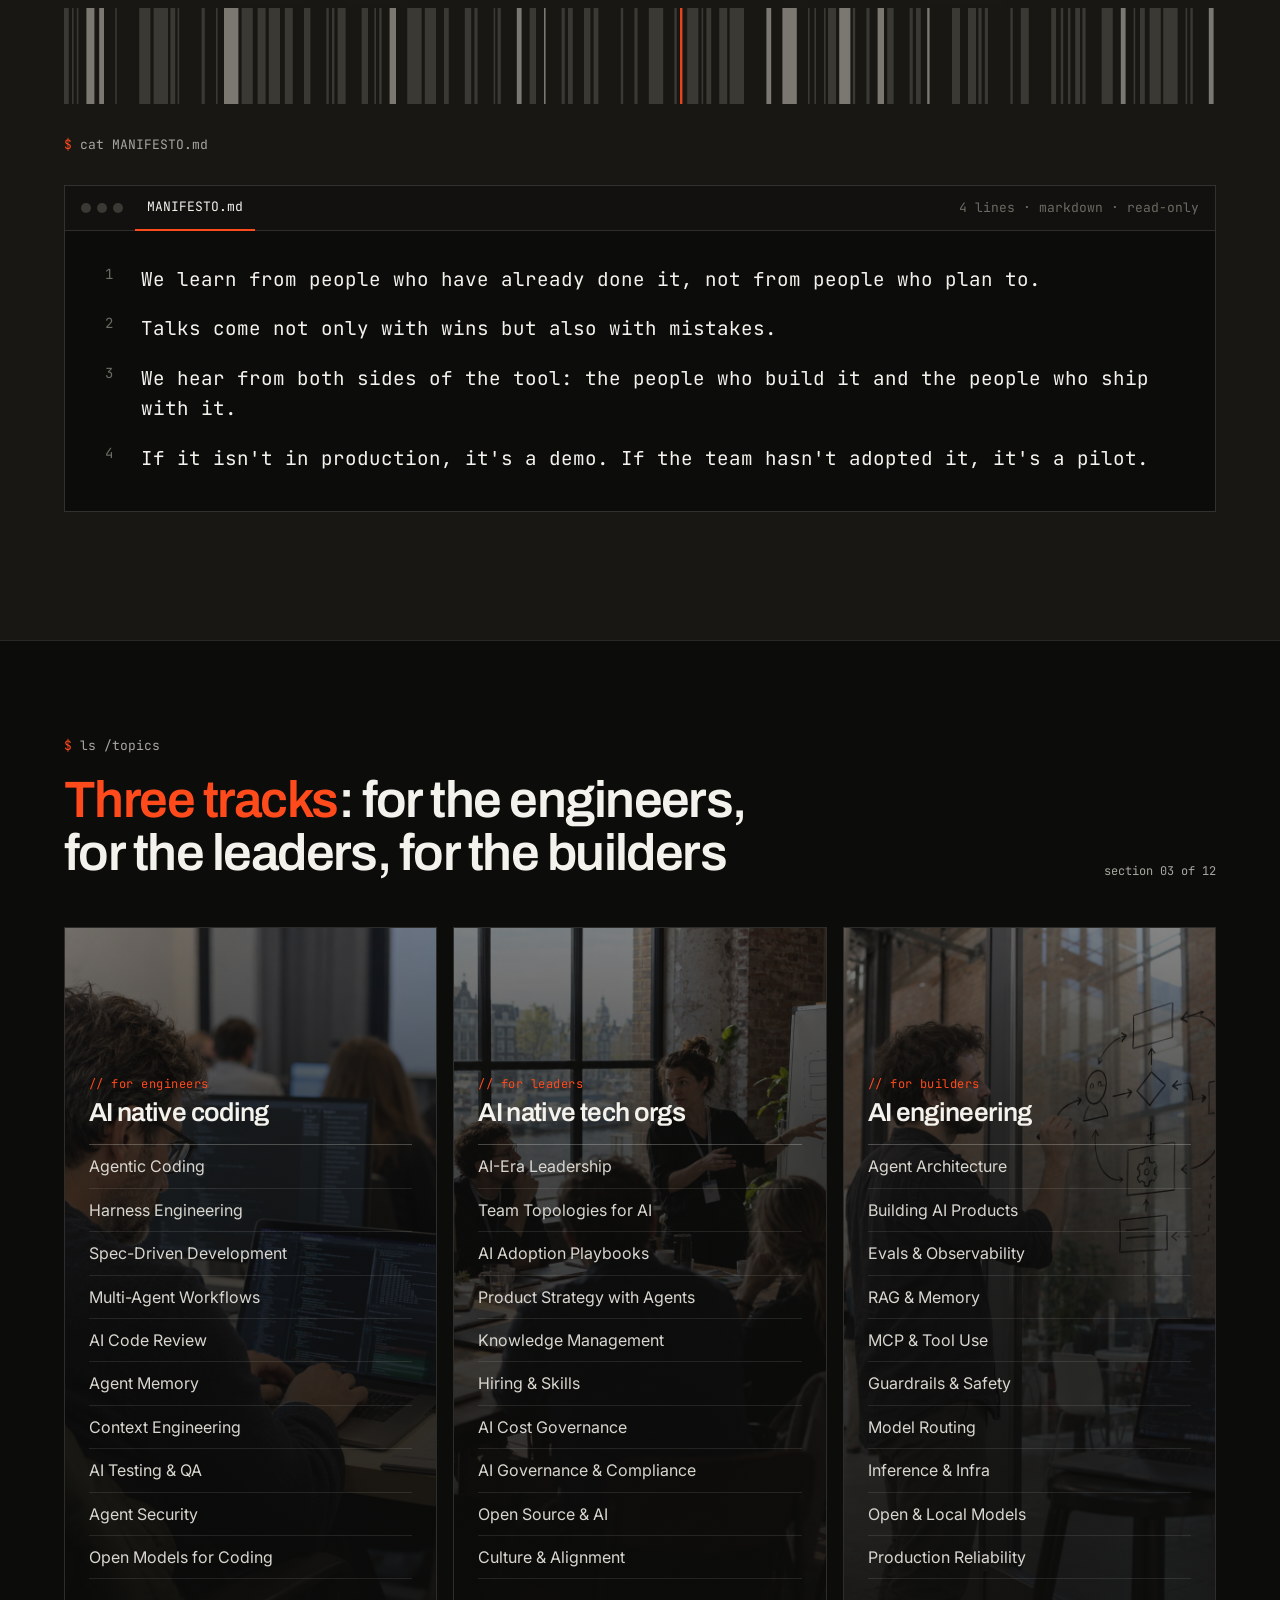
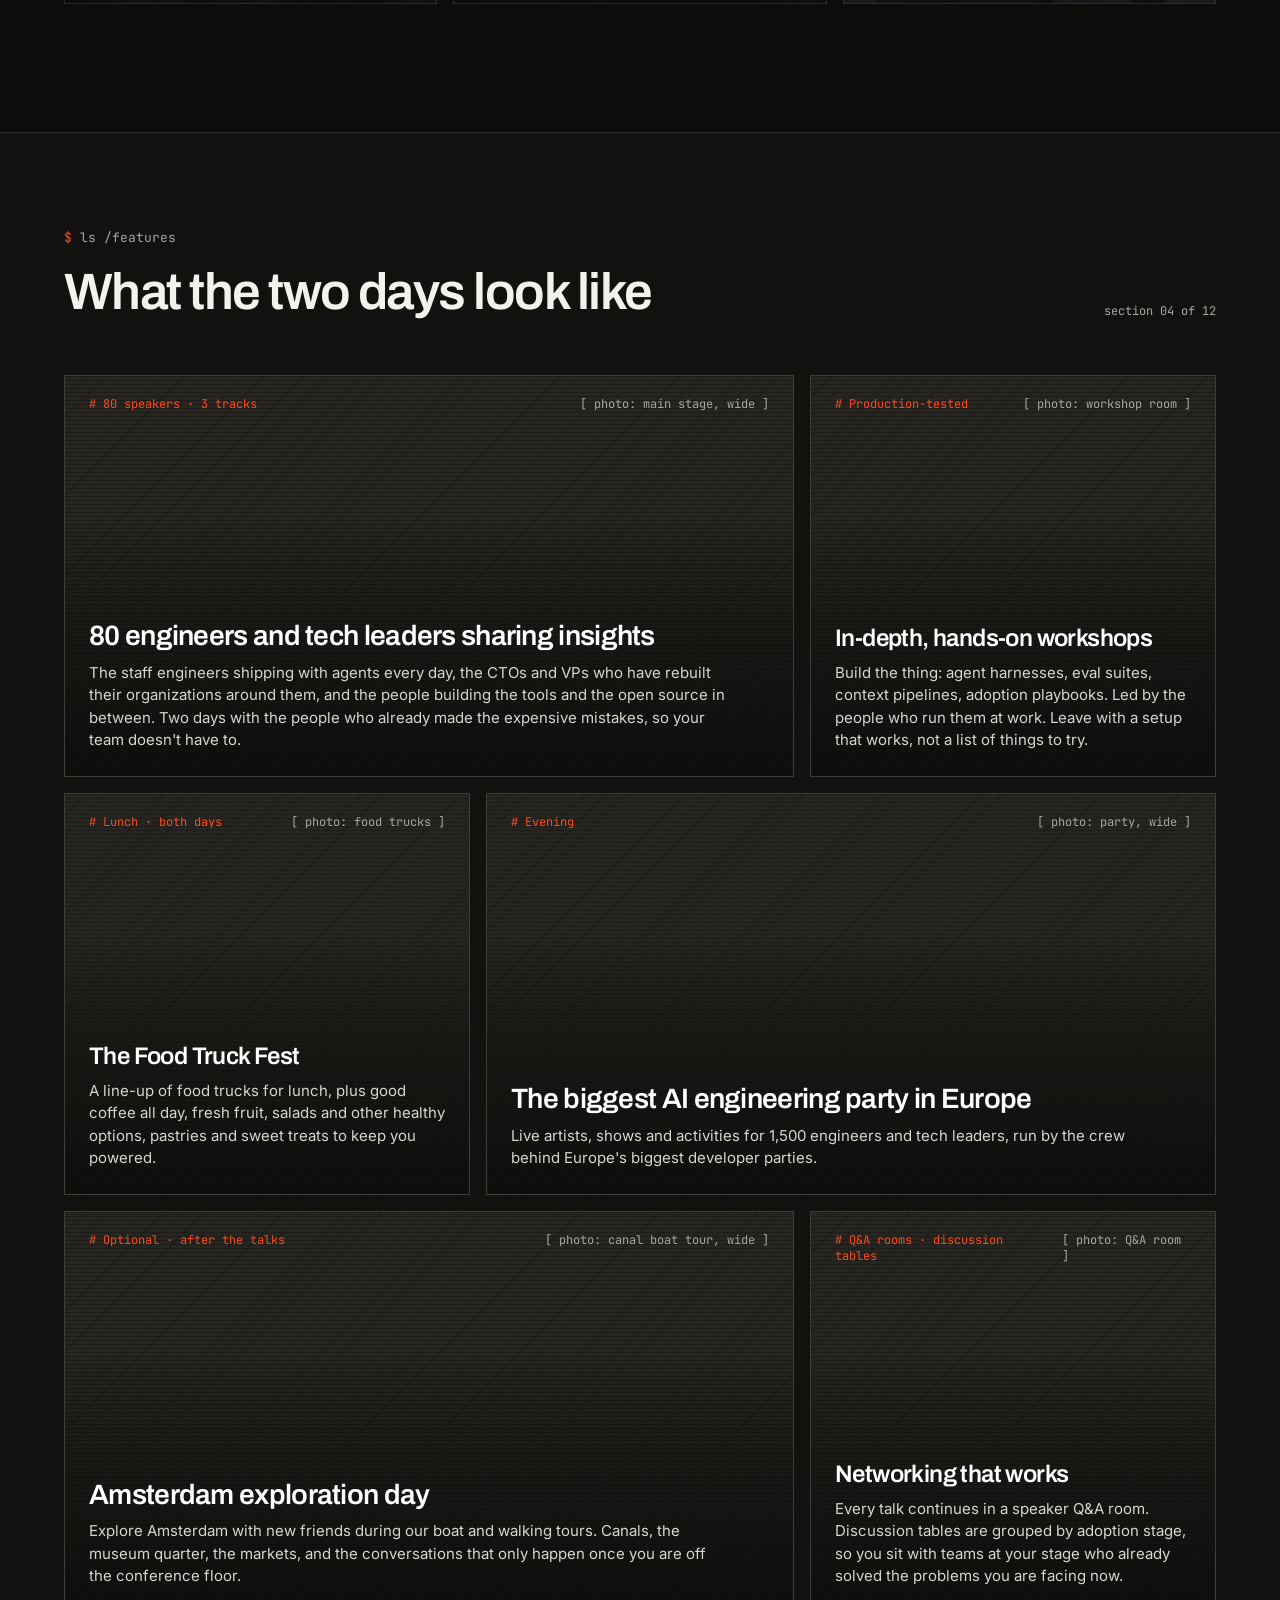
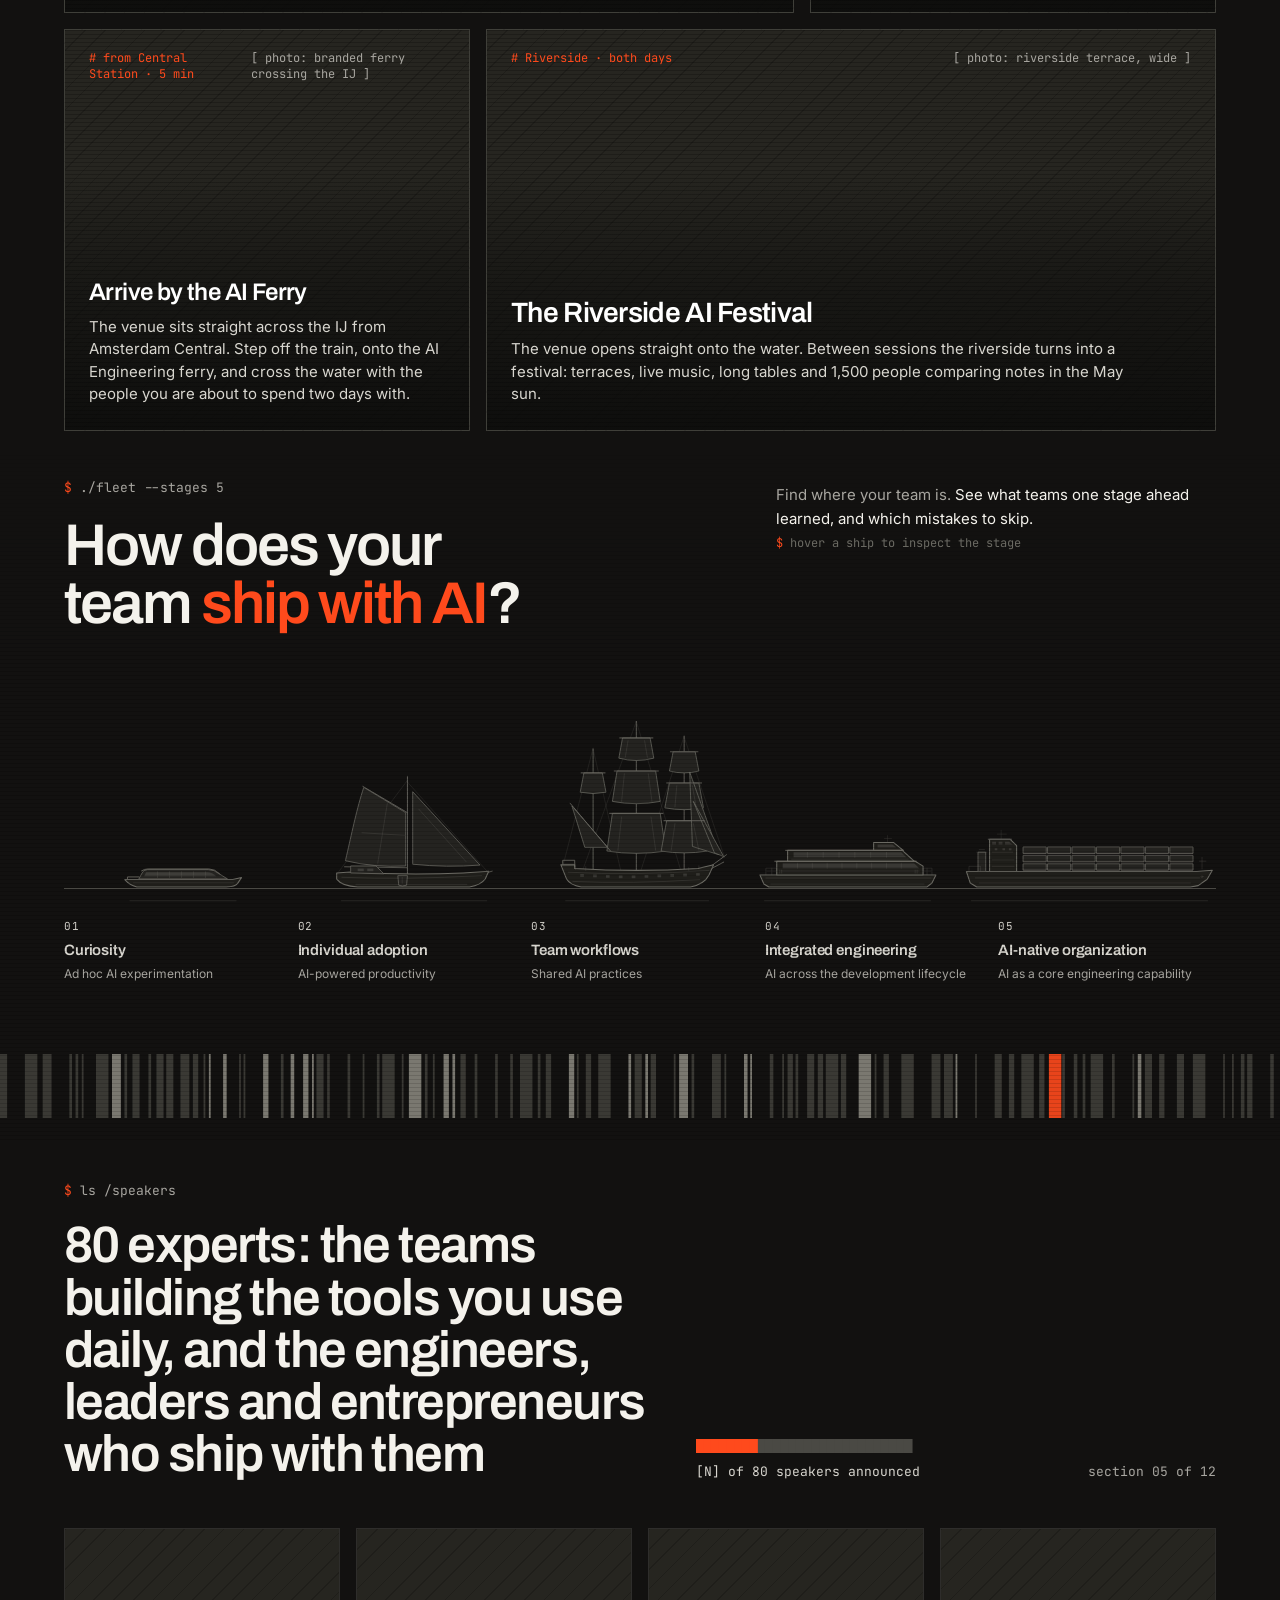
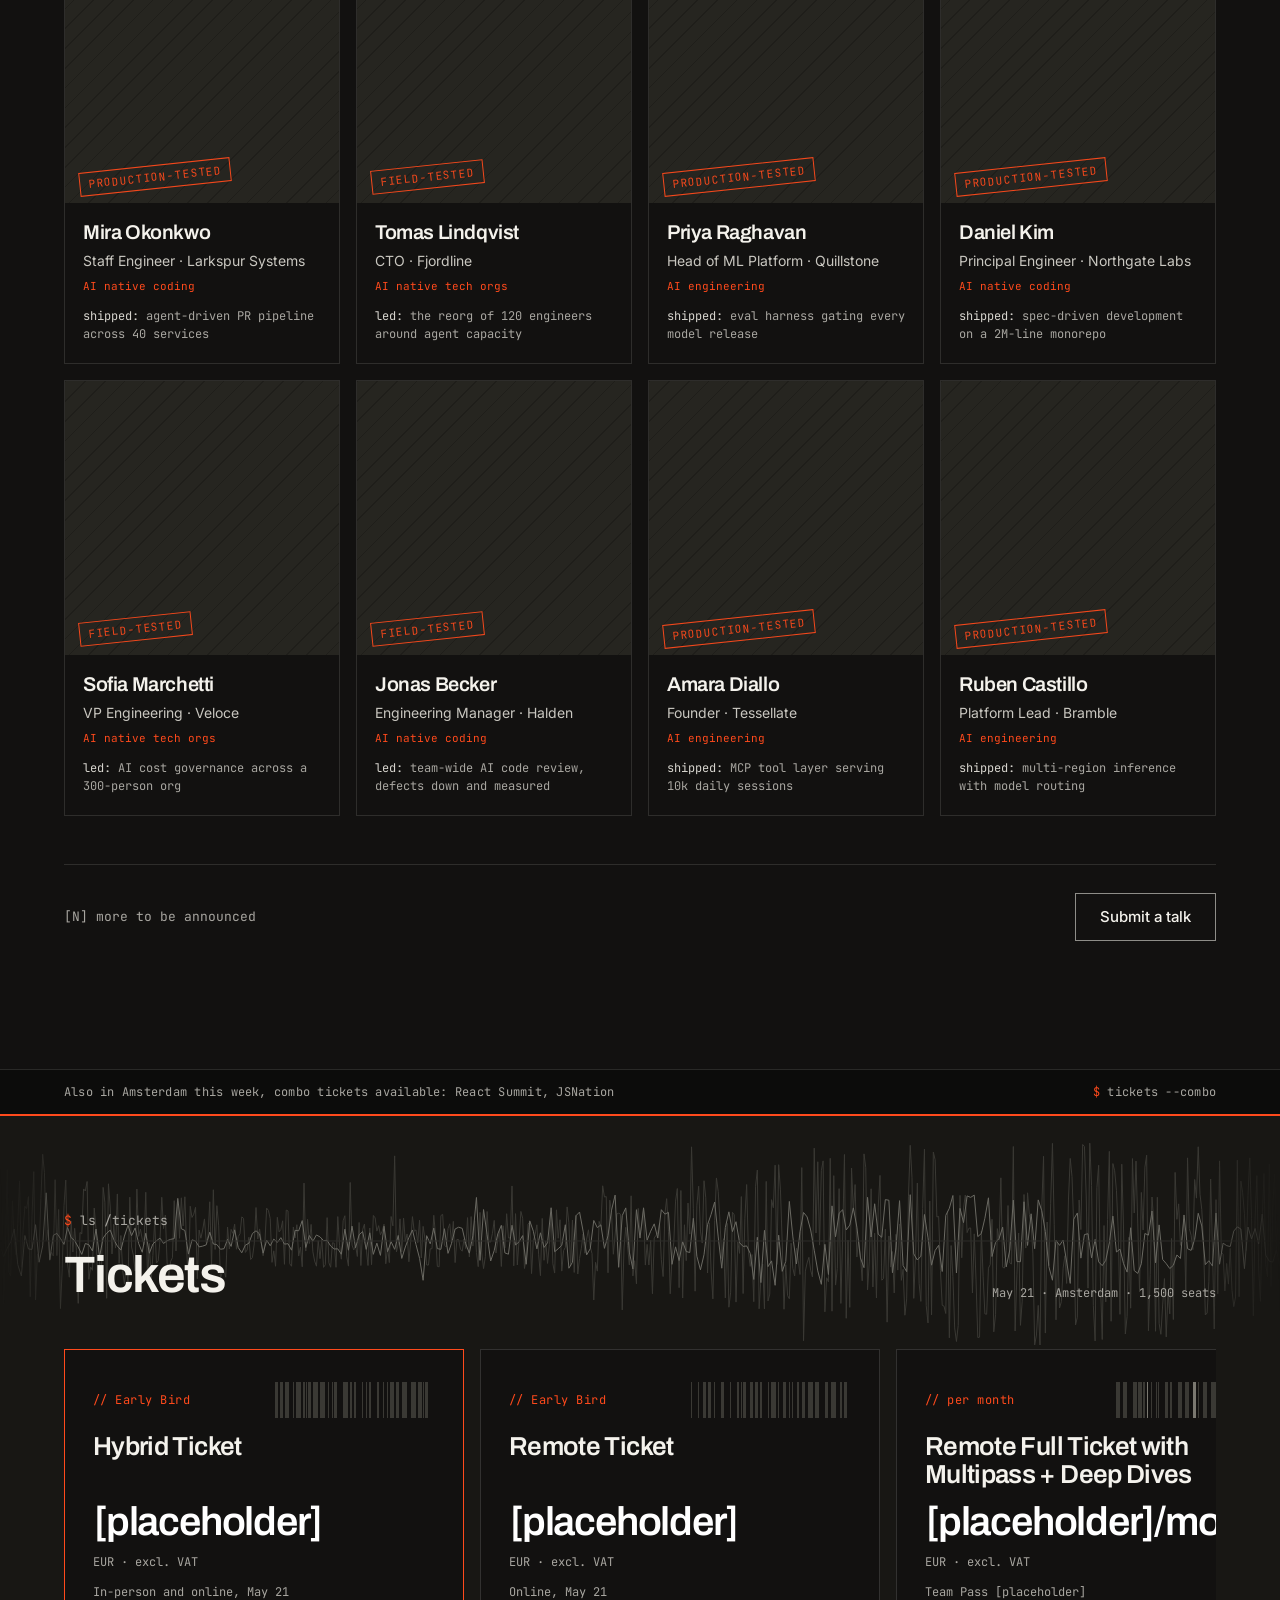
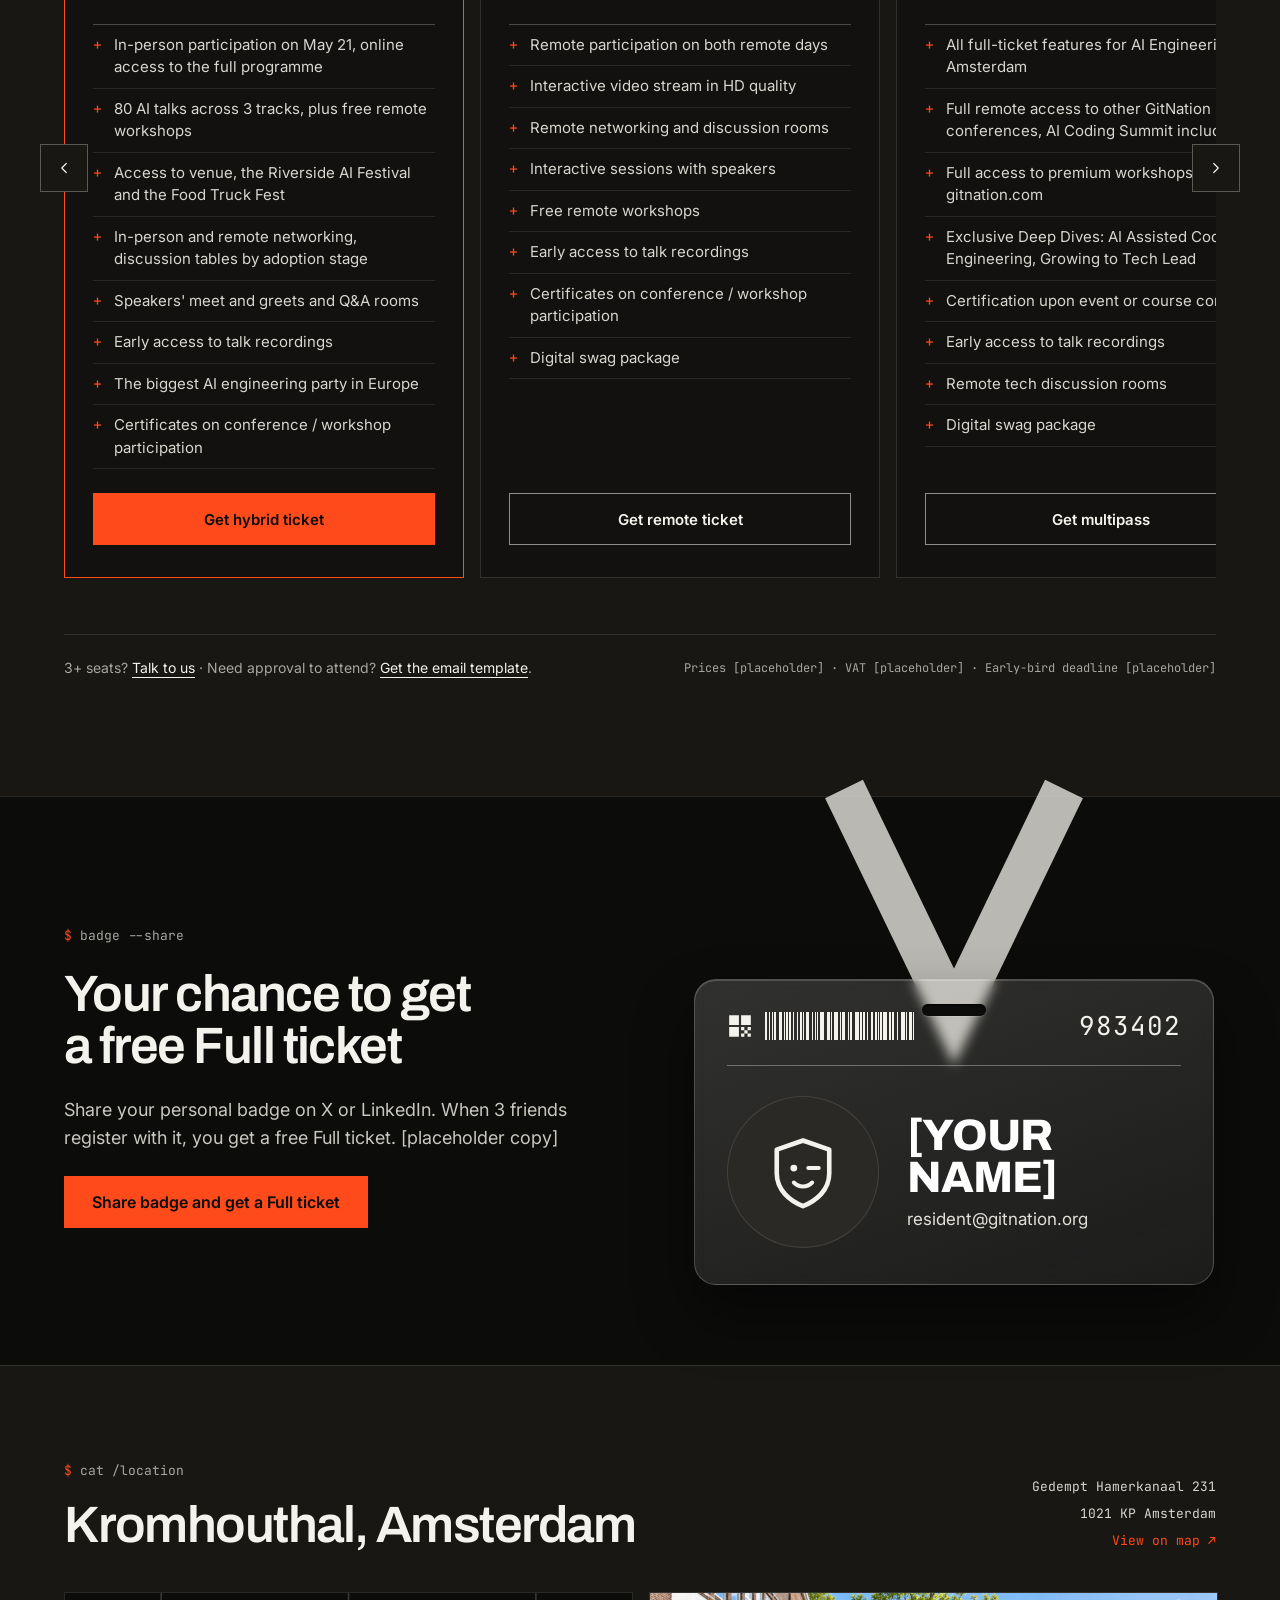
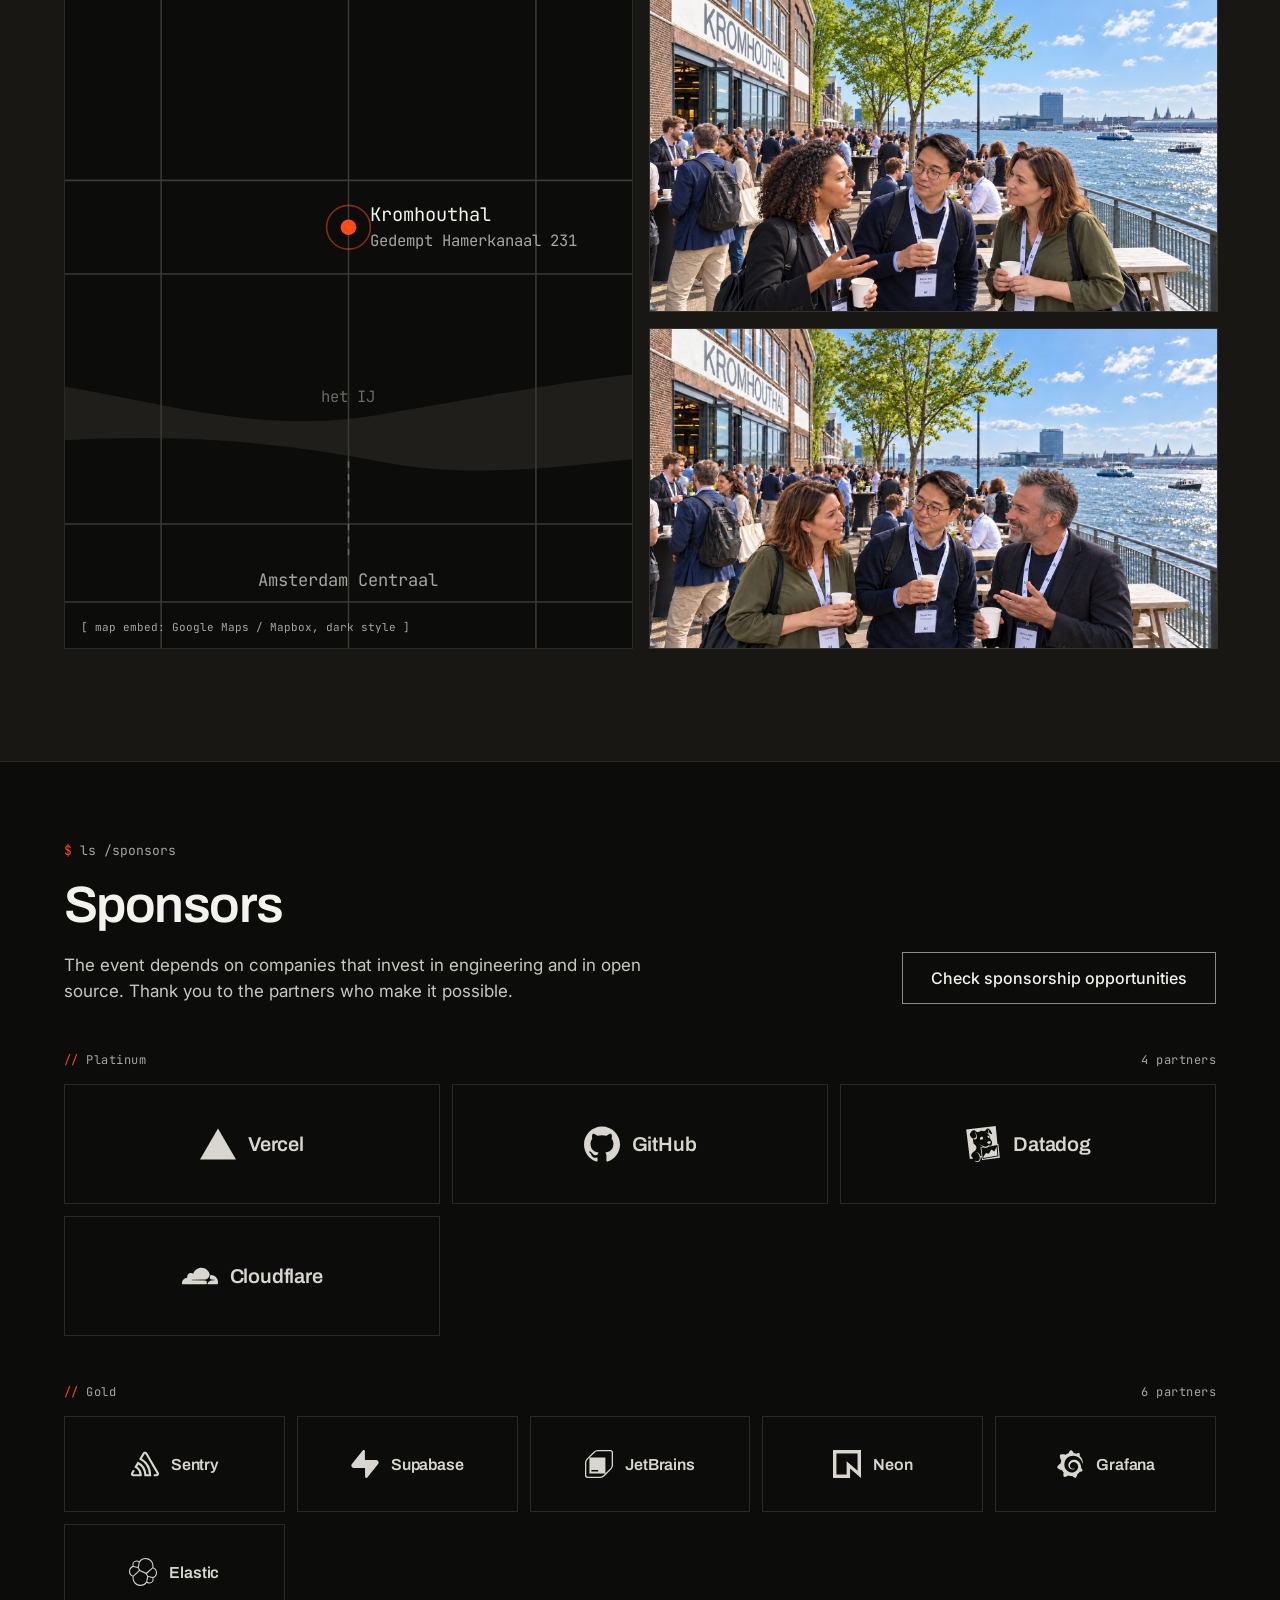
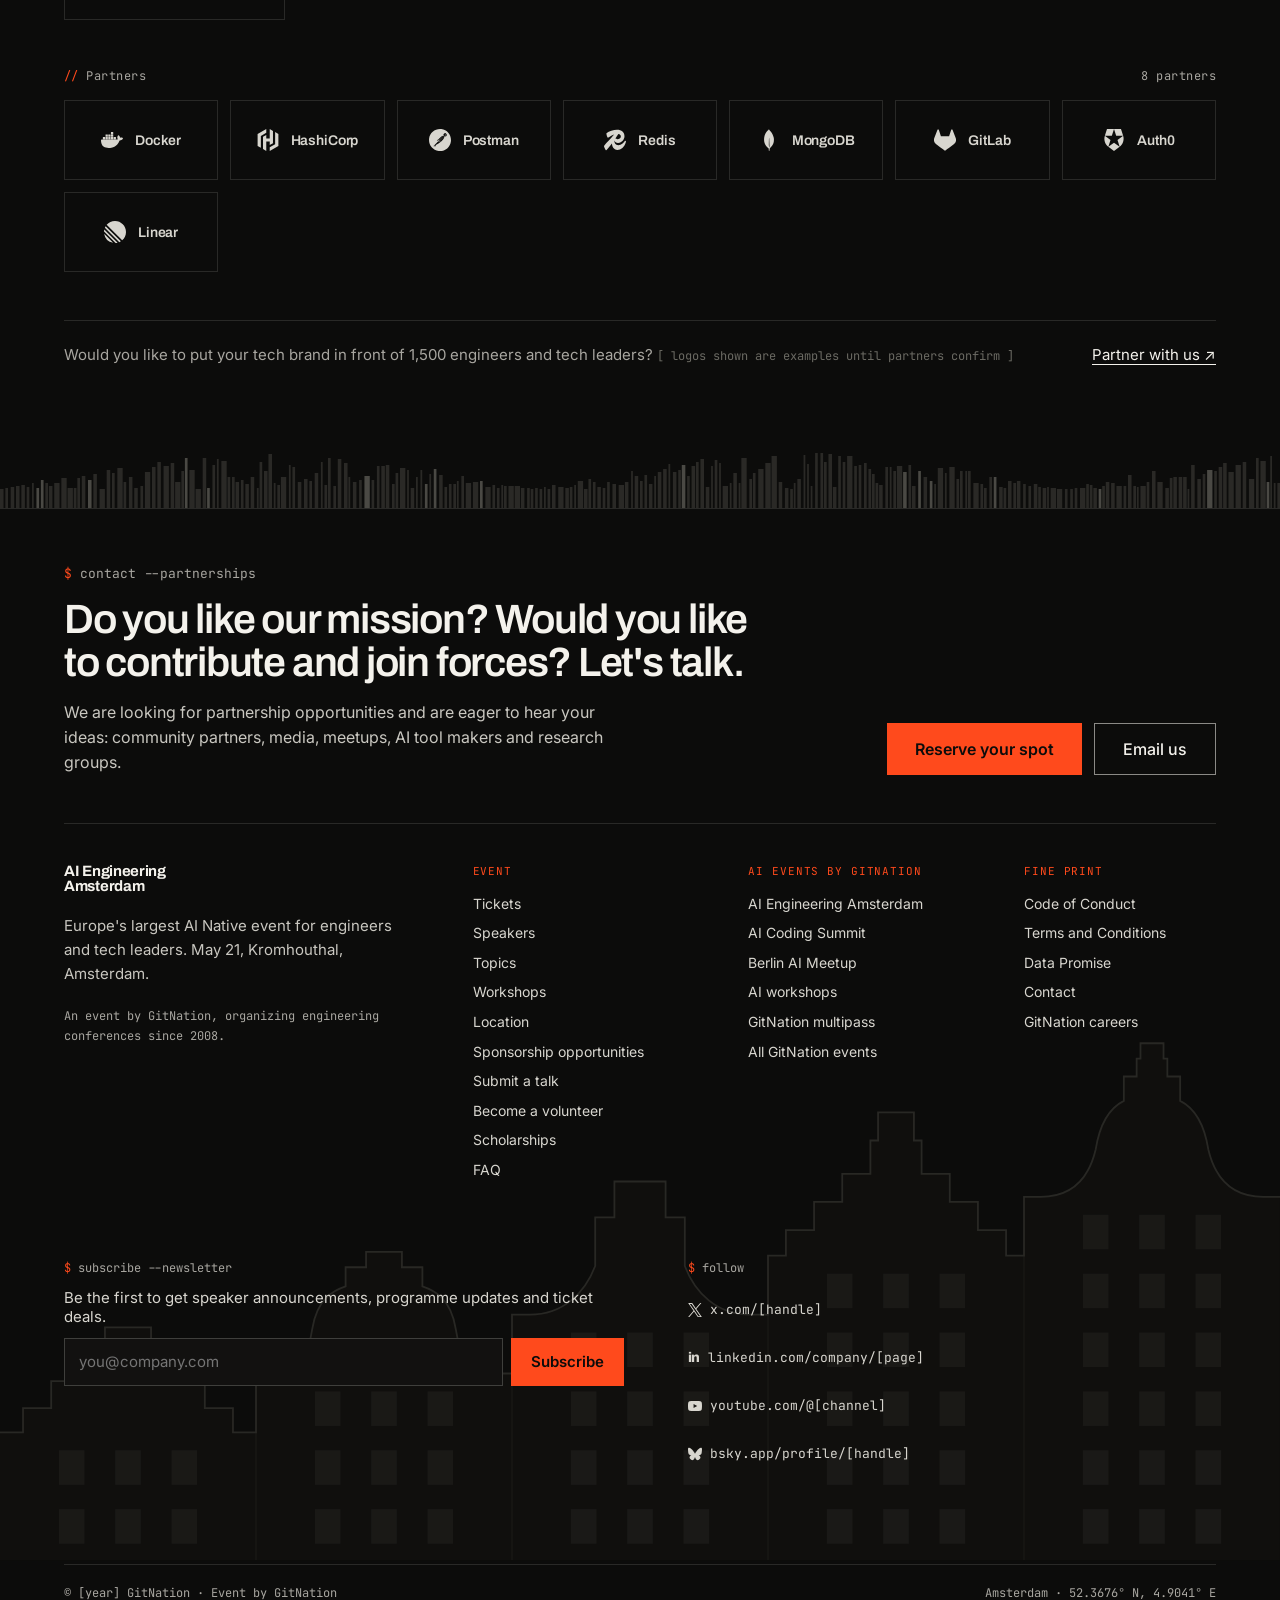
==== commit 83a7d0c0: "Initial commit" ====
--- a/index.html
+++ b/index.html
@@ -8,6 +8,7 @@
 <link rel="stylesheet" href="https://fonts.googleapis.com/css2?family=Archivo:wght@500;600;700;800&amp;family=Inter:wght@400;500&amp;family=JetBrains+Mono:wght@400;500&amp;display=swap">
 <style>
 html,body{margin:0;background:#121110}
+.page{font-family:Inter,system-ui,sans-serif;color:#F4F2EC;background:#121110;display:flex;flex-direction:column;min-height:100%}
 body{margin:0;background:#121110}
 a{color:#FF4A1C}a:hover{color:#FF6A42}
 .a-link{color:#E8E6E0;text-decoration:none;font-size:15px;font-weight:500}
@@ -18,6 +19,7 @@
 .btn-ghost:hover{border-color:#F4F2EC}
 .soc-link{color:#D8D6CF}.soc-link:hover{color:#FF4A1C}
 .hero-video-overlay{position:absolute;inset:0;pointer-events:none;background-color:rgba(0,0,0,.16);background-image:conic-gradient(rgba(0,0,0,.22) 25%,transparent 0 50%,rgba(0,0,0,.22) 0 75%,transparent 0);background-size:4px 4px}
+.scanlines{position:absolute;inset:0;pointer-events:none;background:repeating-linear-gradient(180deg,rgba(0,0,0,.22) 0 1px,transparent 1px 4px)}
 .vessel{color:#6B6A63;transition:color .28s ease}
 .vessel.is-progress{color:#BDBBB4}
 .vessel.is-active{color:#FF4A1C}
@@ -45,19 +47,270 @@
 
 .tickets-row{scrollbar-width:none}.tickets-row::-webkit-scrollbar{display:none}
 #corner-intro[hidden],#corner-detail[hidden]{display:none}
+.stage-btn{text-align:left;background:none;border:0;border-top:2px solid transparent;padding:28px 16px 16px 0;min-height:92px;cursor:pointer;color:#D8D6CF;font:inherit}
+.stage-btn.is-active{color:#FF4A1C}
+.stage-btn--col.is-active{border-top-color:#FF4A1C}
+.stage-num{display:block;font-family:'JetBrains Mono',ui-monospace,monospace;font-size:11px;letter-spacing:.08em;margin-bottom:8px}
+.stage-name{display:block;font-family:Archivo,system-ui,sans-serif;font-weight:600;font-size:15px;line-height:1.3;letter-spacing:-0.01em}
+.stage-tag{display:block;font-size:12px;line-height:1.45;margin-top:4px;color:#A8A6A0}
+.corner-item{display:flex;gap:10px}
+.corner-plus{color:#FF4A1C}
+
+/* layout and component styles (generated from the design) */
+.hero-section{position: relative; background: #0C0C0B; color: #F4F2EC; min-height: 960px; display: flex; flex-direction: column; overflow: hidden}
+.hero-video{position: absolute; inset: 0; width: 100%; height: 100%; object-fit: cover; object-position: 50% 40%; background: #0C0C0B}
+.hero-svg{position: absolute; inset: 0; width: 100%; height: 100%; opacity: .35}
+.hero-div{position: absolute; inset: 0; background: linear-gradient(180deg, rgba(12,12,11,.3) 0%, rgba(12,12,11,0) 28%, rgba(12,12,11,.3) 58%, rgba(24,23,20,.9) 84%, rgb(24,23,20) 100%)}
+.hero-div-2{position: absolute; inset: 0; background: linear-gradient(90deg, rgba(12,12,11,.3) 0%, rgba(12,12,11,.05) 50%, rgba(12,12,11,0) 100%)}
+.nav-nav{position: relative; z-index: 2; display: flex; align-items: center; justify-content: space-between; gap: 24px; padding: 28px 64px; max-width: 1440px; width: 100%; box-sizing: border-box; margin: 0 auto; flex-wrap: wrap}
+.nav-a{display: inline-flex; align-items: center; gap: 12px; color: #F4F2EC; text-decoration: none}
+.nav-svg{display: block; flex: none}
+.nav-span{display: flex; flex-direction: column; font-family: Archivo, system-ui, sans-serif; font-weight: 700; font-size: 15px; line-height: 1; letter-spacing: -0.02em}
+.nav-div{display: flex; align-items: center; gap: 32px; flex-wrap: wrap}
+.nav-a-2{display: inline-flex; align-items: center; height: 44px; padding: 0 20px; font-weight: 600; font-size: 15px; text-decoration: none}
+.nav-div-2{position: relative; z-index: 2; flex: 1 1 auto; display: flex; flex-direction: column; justify-content: flex-end; max-width: 1440px; width: 100%; box-sizing: border-box; margin: 0 auto; padding: 64px 64px 48px}
+.nav-div-3{display: flex; flex-direction: column; gap: 28px; max-width: 980px}
+.nav-p{margin: 0; font-family: 'JetBrains Mono', ui-monospace, monospace; font-size: 14px; letter-spacing: .04em; color: #D8D6CF}
+.nav-h1{margin: 0; font-family: Archivo, system-ui, sans-serif; font-weight: 700; font-size: clamp(32px, 6vw, 104px); line-height: .94; letter-spacing: -0.035em; color: #FFFFFF; text-wrap: balance}
+.nav-p-2{margin: 0; font-size: 22px; line-height: 1.4; color: #E2E0D9; max-width: 640px}
+.nav-div-4{display: grid; grid-template-columns: repeat(auto-fit, minmax(min(150px, 100%), 1fr)); gap: 0 48px}
+.nav-div-5{display: flex; flex-direction: column; gap: 10px; padding: 24px 0}
+.nav-div-6{font-family: Archivo, system-ui, sans-serif; font-weight: 600; font-size: 56px; line-height: 1; letter-spacing: -0.03em; color: #FFFFFF}
+.nav-span-2{font-family: 'JetBrains Mono', ui-monospace, monospace; font-size: 16px; font-weight: 500; letter-spacing: 0; color: #FF4A1C; margin-left: 10px}
+.nav-p-3{margin: 0; font-family: 'JetBrains Mono', ui-monospace, monospace; font-size: 13px; line-height: 1.6; color: #BDBBB4}
+.nav-div-7{display: flex; flex-direction: column; gap: 10px; padding: 24px 0;}
+.nav-div-8{display: flex; gap: 12px; flex-wrap: wrap; margin-top: 8px}
+.nav-a-3{display: inline-flex; align-items: center; height: 52px; padding: 0 28px; font-weight: 600; font-size: 16px; text-decoration: none}
+.nav-a-4{display: inline-flex; align-items: center; height: 52px; padding: 0 28px; font-weight: 500; font-size: 16px; text-decoration: none; box-sizing: border-box}
+.nav-div-9{display: flex; align-items: flex-end; justify-content: flex-end; gap: 32px; margin-top: 20px; flex-wrap: wrap}
+.nav-div-10{display: flex; align-items: center; gap: 24px; font-family: 'JetBrains Mono', ui-monospace, monospace; font-size: 13px; flex-wrap: wrap}
+.nav-span-3{color: #A8A6A0}
+.nav-span-4{color: #FF4A1C}
+.nav-a-5{display: inline-flex; align-items: center; gap: 8px; min-height: 44px; text-decoration: none}
+.nav-span-5{font-family: Archivo, system-ui, sans-serif; font-weight: 800; font-size: 14px; letter-spacing: -0.04em; line-height: 1}
+.logos-section{position: relative; background: #181714; display: flex; flex-direction: column; gap: 36px; padding: 96px 0 72px; overflow: hidden}
+.logos-svg{position: absolute; inset: 0; width: 100%; height: 100%; pointer-events: none; -webkit-mask-image: radial-gradient(ellipse 85% 95% at 50% 40%, #000 35%, transparent 100%); mask-image: radial-gradient(ellipse 85% 95% at 50% 40%, #000 35%, transparent 100%)}
+.logos-div{position: relative; z-index: 1; padding: 0 64px; display: flex; justify-content: space-between; align-items: flex-end; gap: 24px; flex-wrap: wrap}
+.logos-div-2{display: flex; flex-direction: column; gap: 16px}
+.logos-span{font-family: 'JetBrains Mono', ui-monospace, monospace; font-size: 13px; color: #A8A6A0}
+.logos-h2{margin: 0; font-family: Archivo, system-ui, sans-serif; font-weight: 600; font-size: clamp(34px, 4vw, 56px); line-height: 1.02; letter-spacing: -0.03em; color: #F4F2EC}
+.logos-span-2{font-family: 'JetBrains Mono', ui-monospace, monospace; font-size: 12px; color: #A8A6A0}
+.logos-ul{position: relative; z-index: 1; list-style: none; margin: 0; padding: 0 64px; display: grid; grid-template-columns: repeat(auto-fit, minmax(min(150px, 100%), 1fr)); gap: 10px}
+.logos-li{height: 96px; background: #181714; border: 1px solid rgba(244,242,236,.14); display: flex; align-items: center; justify-content: center; gap: 12px; padding: 0 12px; box-sizing: border-box}
+.logos-svg-2{flex: none}
+.logos-span-3{font-family: Archivo, system-ui, sans-serif; font-weight: 600; font-size: 16px; letter-spacing: -0.01em; color: #D8D6CF; white-space: nowrap}
+.logos-span-4{width: 22px; height: 22px; border: 1px dashed rgba(244,242,236,.35); display: inline-block; flex: none}
+.the-event-section{position: relative; background: #181714; border-top: 2px solid #FF4A1C; display: flex; flex-direction: column; overflow: hidden}
+.the-event-svg{position: absolute; inset: 0; width: 100%; height: 100%; pointer-events: none; -webkit-mask-image: linear-gradient(180deg, #000 0%, rgba(0,0,0,.5) 50%, transparent 95%); mask-image: linear-gradient(180deg, #000 0%, rgba(0,0,0,.5) 50%, transparent 95%)}
+.the-event-div{position: relative; z-index: 1; display: flex; flex-direction: column; gap: 24px; padding: 72px 64px 0; box-sizing: border-box; max-width: 720px; position: relative; z-index: 1}
+.the-event-p{margin: 0; font-family: Archivo, system-ui, sans-serif; font-weight: 500; font-size: 56px; line-height: 1.1; letter-spacing: -0.025em; color: #F4F2EC; text-wrap: balance}
+.the-event-div-2{position: relative; z-index: 1; display: flex; flex-direction: column; padding: 64px 64px 0 0; box-sizing: border-box; width: 46%; min-width: min(520px, 100%); align-self: flex-end; margin-top: -400px; padding-top: 0px}
+.the-event-svg-2{display: block; width: 100%; height: auto; overflow: visible}
+.the-event-div-3{height: 24px}
+.why-now-section{position: relative; background: #181714; display: flex; flex-direction: column; overflow: hidden}
+.why-now-div{position: relative; overflow: hidden; margin-top: 0px}
+.why-now-img{position: absolute; inset: 0; width: 100%; height: 100%; object-fit: cover; object-position: 50% 30%; opacity: .45; filter: saturate(.75)}
+.why-now-div-2{position: absolute; inset: 0; background: linear-gradient(180deg, #181714 0%, rgba(24,23,20,.3) 18%, rgba(24,23,20,.45) 75%, #181714 100%)}
+.why-now-div-3{position: relative; max-width: 1440px; width: 100%; box-sizing: border-box; margin: 0 auto; padding: 96px 64px 160px; display: flex; flex-wrap: wrap; gap: 64px}
+.why-now-div-4{flex: 1 1 260px; min-width: 0; display: flex; flex-direction: column; gap: 20px}
+.why-now-p{margin: 0; font-family: 'JetBrains Mono', ui-monospace, monospace; font-size: 13px; line-height: 1.7; color: #A8A6A0}
+.why-now-p-2{margin: 0; font-family: 'JetBrains Mono', ui-monospace, monospace; font-size: 13px; line-height: 1.7; color: #FF4A1C}
+.why-now-img-2{display: block; width: 100%; aspect-ratio: 4 / 5; object-fit: cover; object-position: 50% 60%; border: 1px solid rgba(244,242,236,.12); margin-top: 40px}
+.why-now-img-3{display: block; width: 100%; aspect-ratio: 16 / 9; object-fit: cover; object-position: 50% 50%; border: 1px solid rgba(244,242,236,.12); margin-bottom: 8px}
+.why-now-div-5{flex: 2 1 520px; min-width: 0; display: flex; flex-direction: column; gap: 36px; max-width: 760px; font-size: 24px; line-height: 1.5; color: #D8D6CF}
+.why-now-h3{margin: 0; font-family: Archivo, system-ui, sans-serif; font-weight: 600; font-size: 40px; line-height: 1.05; letter-spacing: -0.03em; color: #F4F2EC; text-wrap: balance}
+.why-now-p-3{margin: 0; font-family: Inter, system-ui, sans-serif; font-size: 24px; line-height: 1.5; color: #D8D6CF}
+.why-now-p-4{margin: 32px 0 0; padding-top: 36px; border-top: 2px solid #FF4A1C; font-family: Archivo, system-ui, sans-serif; font-weight: 600; font-size: 40px; line-height: 1.05; letter-spacing: -0.025em; color: #FFFFFF; text-wrap: balance}
+.manifesto-section{background: #181714; display: flex; flex-direction: column}
+.manifesto-div{max-width: 1440px; width: 100%; box-sizing: border-box; margin: 0 auto; padding: 0 64px 128px; display: flex; flex-direction: column; gap: 32px}
+.manifesto-svg{display: block; width: 100%; height: 96px}
+.manifesto-div-2{border: 1px solid rgba(244,242,236,.16); background: #0C0C0B; overflow: hidden}
+.manifesto-div-3{display: flex; align-items: center; justify-content: space-between; gap: 16px; padding: 0 16px; height: 44px; background: #121110; border-bottom: 1px solid rgba(244,242,236,.12); font-family: 'JetBrains Mono', ui-monospace, monospace; font-size: 13px; color: #D8D6CF}
+.manifesto-div-4{display: flex; align-items: center; gap: 12px}
+.manifesto-span{display: inline-flex; gap: 6px}
+.manifesto-span-2{width: 10px; height: 10px; border-radius: 50%; background: #3A3934; display: inline-block}
+.manifesto-span-3{padding: 0 12px; height: 44px; display: inline-flex; align-items: center; border-bottom: 2px solid #FF4A1C; color: #F4F2EC}
+.manifesto-span-4{color: #6B6A63}
+.manifesto-div-5{padding: 24px 24px 28px; display: flex; flex-direction: column}
+.manifesto-div-6{display: flex; gap: 28px; padding: 10px 0}
+.manifesto-span-5{flex: none; width: 24px; text-align: right; font-family: 'JetBrains Mono', ui-monospace, monospace; font-size: 14px; color: #6B6A63}
+.manifesto-span-6{font-family: 'JetBrains Mono', ui-monospace, monospace; font-size: clamp(16px, 1.5vw, 21px); line-height: 1.55; color: #F4F2EC}
+.topics-section{background: #0C0C0B; border-top: 1px solid rgba(244,242,236,.12); display: flex; flex-direction: column}
+.topics-div{max-width: 1440px; width: 100%; box-sizing: border-box; margin: 0 auto; padding: 96px 64px 128px; display: flex; flex-direction: column; gap: 48px}
+.topics-div-2{display: flex; justify-content: space-between; align-items: flex-end; gap: 32px; flex-wrap: wrap}
+.topics-div-3{display: flex; flex-direction: column; gap: 20px; max-width: 760px}
+.topics-h2{margin: 0; font-family: Archivo, system-ui, sans-serif; font-weight: 600; font-size: clamp(34px, 4vw, 56px); line-height: 1.02; letter-spacing: -0.03em; color: #F4F2EC; text-wrap: balance}
+.topics-div-4{display: flex; flex-wrap: wrap; gap: 16px}
+.topics-div-5{flex: 1 1 300px; min-width: 0; position: relative; display: flex; flex-direction: column; gap: 18px; padding: 28px 24px 24px; border: 1px solid rgba(244,242,236,.12); background: #121110; overflow: hidden}
+.topics-img{position: absolute; inset: 0; width: 100%; height: 100%; object-fit: cover; object-position: 50% 30%}
+.topics-div-6{position: absolute; inset: 0; background: linear-gradient(180deg, rgba(12,12,11,.5) 0%, rgba(12,12,11,.72) 30%, rgba(12,12,11,.9) 100%)}
+.topics-div-7{position: relative; display: flex; flex-direction: column; gap: 6px; margin-top: 120px}
+.topics-span{font-family: 'JetBrains Mono', ui-monospace, monospace; font-size: 12px; letter-spacing: .04em; color: #FF4A1C}
+.topics-h3{margin: 0; font-family: Archivo, system-ui, sans-serif; font-weight: 600; font-size: 26px; line-height: 1.1; letter-spacing: -0.025em; color: #F4F2EC}
+.topics-ul{position: relative; list-style: none; margin: 0; padding: 0; border-top: 1px solid rgba(244,242,236,.25); font-size: 16px; line-height: 1.4; color: #D8D6CF}
+.topics-li{padding: 10px 0; border-bottom: 1px solid rgba(244,242,236,.1)}
+.topics-img-2{position: absolute; inset: 0; width: 100%; height: 100%; object-fit: cover; object-position: 50% 25%}
+.features-section{background: #121110; border-top: 1px solid rgba(244,242,236,.12); display: flex; flex-direction: column; flex: 1 0 auto}
+.features-div{max-width: 1440px; width: 100%; box-sizing: border-box; margin: 0 auto; padding: 96px 64px 0; display: flex; flex-direction: column; gap: 56px}
+.features-div-2{display: flex; flex-direction: column; gap: 16px; padding-bottom: 16px}
+.features-article{flex: 2 1 560px; min-width: 0; position: relative; height: 400px; border: 1px solid rgba(244,242,236,.12); background: repeating-linear-gradient(135deg, #1F1E1A 0 1px, #262520 1px 14px); display: flex; flex-direction: column; justify-content: space-between; overflow: hidden}
+.features-div-3{position: absolute; inset: 0; background: linear-gradient(180deg, rgba(12,12,11,0) 35%, rgba(12,12,11,.55) 65%, rgba(12,12,11,.92) 100%)}
+.features-div-4{position: relative; display: flex; justify-content: space-between; gap: 16px; padding: 20px 24px; font-family: 'JetBrains Mono', ui-monospace, monospace; font-size: 12px}
+.features-div-5{position: relative; display: flex; flex-direction: column; gap: 10px; padding: 0 24px 24px; max-width: 640px}
+.features-h3{margin: 0; font-family: Archivo, system-ui, sans-serif; font-weight: 600; font-size: 28px; line-height: 1.08; letter-spacing: -0.025em; color: #FFFFFF}
+.features-p{margin: 0; font-size: 15px; line-height: 1.5; color: #D8D6CF}
+.features-article-2{flex: 1 1 320px; min-width: 0; position: relative; height: 400px; border: 1px solid rgba(244,242,236,.12); background: repeating-linear-gradient(135deg, #1F1E1A 0 1px, #262520 1px 14px); display: flex; flex-direction: column; justify-content: space-between; overflow: hidden}
+.features-div-6{position: relative; display: flex; flex-direction: column; gap: 10px; padding: 0 24px 24px; max-width: 420px}
+.features-h3-2{margin: 0; font-family: Archivo, system-ui, sans-serif; font-weight: 600; font-size: 24px; line-height: 1.08; letter-spacing: -0.025em; color: #FFFFFF}
+.adoption-curve-section{position: relative; background: #121110; display: flex; flex-direction: column; padding: 32px 64px 24px; box-sizing: border-box; gap: 32px}
+.adoption-curve-div{opacity: .6; -webkit-mask-image: linear-gradient(180deg, transparent 0, #000 30%, #000 100%); mask-image: linear-gradient(180deg, transparent 0, #000 30%, #000 100%)}
+.adoption-curve-div-2{position: relative; display: flex; justify-content: space-between; align-items: flex-end; gap: 48px; flex-wrap: wrap}
+.adoption-curve-div-3{display: flex; flex-direction: column; gap: 20px; flex: 2 1 560px; max-width: 760px}
+.adoption-curve-h2{margin: 0; font-family: Archivo, system-ui, sans-serif; font-weight: 600; font-size: clamp(36px, 4.6vw, 68px); line-height: 1; letter-spacing: -0.035em; color: #F4F2EC; text-wrap: balance}
+.adoption-curve-div-4{position: absolute; top: 4px; right: 0; width: 440px; max-width: 40%; z-index: 2; display: flex; flex-direction: column; justify-content: flex-start}
+.adoption-curve-p{margin: 0; font-size: 15px; line-height: 1.6; color: #A8A6A0}
+.adoption-curve-span{color: #F4F2EC}
+.adoption-curve-span-2{margin-top: 12px; font-family: 'JetBrains Mono', ui-monospace, monospace; font-size: 12px; color: #6B6A63}
+.adoption-curve-div-5{display: flex; flex-direction: column; gap: 12px}
+.adoption-curve-span-3{font-family: 'JetBrains Mono', ui-monospace, monospace; font-size: 12px; letter-spacing: .06em; color: #FF4A1C}
+.adoption-curve-span-4{font-family: 'JetBrains Mono', ui-monospace, monospace; font-size: 11px; letter-spacing: .1em; text-transform: uppercase; color: #A8A6A0}
+.adoption-curve-ul{list-style: none; margin: 0; padding: 0; display: flex; flex-direction: column; gap: 5px; font-size: 14px; line-height: 1.45; color: #D8D6CF}
+.adoption-curve-span-5{margin-top: 4px; font-family: 'JetBrains Mono', ui-monospace, monospace; font-size: 11px; letter-spacing: .1em; text-transform: uppercase; color: #FF4A1C}
+.adoption-curve-p-2{margin: 0; font-size: 14px; line-height: 1.45; color: #D8D6CF}
+.adoption-curve-svg{display: block; width: 100%; height: auto; overflow: visible; margin-top: -8px}
+.adoption-curve-rect{cursor: pointer}
+.adoption-curve-path{pointer-events: none}
+.adoption-curve-div-6{display: grid; grid-template-columns: repeat(auto-fit, minmax(min(180px, 100%), 1fr)); gap: 0 16px; margin-top: -32px; border-top: 1px solid #4A4944}
+.adoption-curve-div-7{margin: 24px -64px 0}
+.adoption-curve-svg-2{display: block; width: 100%; height: 64px}
+.speakers-section{background: #121110; display: flex; flex-direction: column}
+.speakers-div{max-width: 1440px; width: 100%; box-sizing: border-box; margin: 0 auto; padding: 40px 64px 128px; display: flex; flex-direction: column; gap: 48px}
+.speakers-div-2{display: flex; justify-content: space-between; align-items: flex-end; gap: 48px; flex-wrap: wrap}
+.speakers-div-3{display: flex; flex-direction: column; gap: 20px; flex: 1 1 420px}
+.speakers-div-4{display: flex; flex-direction: column; gap: 10px; flex: 1 1 360px; max-width: 520px}
+.speakers-div-5{font-family: 'JetBrains Mono', ui-monospace, monospace; font-size: 14px; line-height: 1; letter-spacing: -0.02em; color: #4A4944; white-space: nowrap; overflow: hidden}
+.speakers-div-6{display: flex; justify-content: space-between; gap: 16px; font-family: 'JetBrains Mono', ui-monospace, monospace; font-size: 13px; color: #D8D6CF; flex-wrap: wrap}
+.speakers-div-7{display: grid; grid-template-columns: repeat(auto-fit, minmax(min(260px, 100%), 1fr)); gap: 16px}
+.speakers-article{display: flex; flex-direction: column; border: 1px solid rgba(244,242,236,.12); background: #121110; min-width: 0}
+.speakers-div-8{position: relative; aspect-ratio: 1 / 1; background: repeating-linear-gradient(135deg, #1F1E1A 0 1px, #262520 1px 14px); overflow: hidden}
+.speakers-span{position: absolute; left: 14px; bottom: 14px; transform: rotate(-6deg); border: 1.5px solid #FF4A1C; color: #FF4A1C; padding: 4px 8px; font-family: 'JetBrains Mono', ui-monospace, monospace; font-size: 11px; letter-spacing: .08em; text-transform: uppercase; opacity: .95}
+.speakers-div-9{display: flex; flex-direction: column; gap: 8px; padding: 18px 18px 20px}
+.speakers-h3{margin: 0; font-family: Archivo, system-ui, sans-serif; font-weight: 600; font-size: 20px; line-height: 1.1; letter-spacing: -0.02em; color: #F4F2EC}
+.speakers-p{margin: 0; font-size: 14px; line-height: 1.4; color: #C9C7C0}
+.speakers-span-2{font-family: 'JetBrains Mono', ui-monospace, monospace; font-size: 11px; color: #FF4A1C}
+.speakers-p-2{margin: 6px 0 0; font-family: 'JetBrains Mono', ui-monospace, monospace; font-size: 12px; line-height: 1.5; color: #A8A6A0}
+.speakers-span-3{color: #D8D6CF}
+.speakers-div-10{display: flex; justify-content: space-between; align-items: center; gap: 24px; flex-wrap: wrap; border-top: 1px solid rgba(244,242,236,.12); padding-top: 28px}
+.speakers-a{display: inline-flex; align-items: center; height: 48px; padding: 0 24px; font-weight: 500; font-size: 15px; text-decoration: none; box-sizing: border-box}
+.speakers-div-11{background: #0C0C0B; border-top: 1px solid rgba(244,242,236,.12); padding: 14px 64px; font-family: 'JetBrains Mono', ui-monospace, monospace; font-size: 12px; letter-spacing: .02em; color: #A8A6A0; display: flex; justify-content: space-between; gap: 16px; flex-wrap: wrap}
+.tickets-section{position: relative; overflow: hidden; background: #181714; border-top: 2px solid #FF4A1C; display: flex; flex-direction: column}
+.tickets-svg{position: absolute; left: 0; right: 0; top: 0; height: 250px; width: 100%; pointer-events: none; -webkit-mask-image: linear-gradient(90deg, transparent 0, #000 6%, #000 94%, transparent 100%); mask-image: linear-gradient(90deg, transparent 0, #000 6%, #000 94%, transparent 100%)}
+.tickets-div{position: relative; z-index: 1; max-width: 1440px; width: 100%; box-sizing: border-box; margin: 0 auto; padding: 96px 64px 120px; display: flex; flex-direction: column; gap: 48px}
+.tickets-div-2{display: flex; align-items: center; gap: 16px}
+.tickets-div-3{position: relative}
+.tickets-div-4{display: flex; gap: 16px; align-items: stretch; overflow-x: auto; scroll-snap-type: x mandatory; padding-bottom: 8px}
+.tickets-article{flex: 0 0 min(400px, 88%); scroll-snap-align: start; display: flex; flex-direction: column; gap: 24px; padding: 32px 28px; border: 1px solid #FF4A1C; background: #121110; box-sizing: border-box}
+.tickets-div-5{display: flex; flex-direction: column; gap: 14px}
+.tickets-div-6{display: flex; justify-content: space-between; align-items: center; gap: 16px}
+.tickets-span{font-family: 'JetBrains Mono', ui-monospace, monospace; font-size: 12px; letter-spacing: .04em; color: #FF4A1C; white-space: nowrap}
+.tickets-svg-2{display: block; width: 160px; max-width: 48%; height: 36px; flex: 0 1 auto}
+.tickets-h3{margin: 0; font-family: Archivo, system-ui, sans-serif; font-weight: 600; font-size: 26px; line-height: 1.08; letter-spacing: -0.025em; color: #F4F2EC; min-height: 56px}
+.tickets-div-7{display: flex; align-items: baseline; gap: 12px; flex-wrap: wrap}
+.tickets-span-2{font-family: Archivo, system-ui, sans-serif; font-weight: 600; font-size: 40px; line-height: 1; letter-spacing: -0.03em; color: #FFFFFF}
+.tickets-ul{list-style: none; margin: 0; padding: 0; border-top: 1px solid rgba(244,242,236,.25); font-size: 15px; line-height: 1.5; color: #D8D6CF; flex: 1 1 auto}
+.tickets-li{display: flex; gap: 12px; padding: 9px 0; border-bottom: 1px solid rgba(244,242,236,.1)}
+.tickets-span-3{color: #FF4A1C; font-family: 'JetBrains Mono', ui-monospace, monospace}
+.tickets-a{display: inline-flex; align-items: center; justify-content: center; height: 52px; padding: 0 24px; font-weight: 600; font-size: 15px; text-decoration: none; box-sizing: border-box}
+.tickets-article-2{flex: 0 0 min(400px, 88%); scroll-snap-align: start; display: flex; flex-direction: column; gap: 24px; padding: 32px 28px; border: 1px solid rgba(244,242,236,.14); background: #121110; box-sizing: border-box}
+.tickets-button{position: absolute; top: 50%; left: -24px; transform: translateY(-50%); z-index: 2; width: 48px; height: 48px; background: #181714 !important; border: 1px solid rgba(244,242,236,.3); background: transparent; color: #F4F2EC; cursor: pointer; display: inline-flex; align-items: center; justify-content: center}
+.tickets-button-2{position: absolute; top: 50%; right: -24px; transform: translateY(-50%); z-index: 2; width: 48px; height: 48px; background: #181714 !important; border: 1px solid rgba(244,242,236,.3); background: transparent; color: #F4F2EC; cursor: pointer; display: inline-flex; align-items: center; justify-content: center}
+.tickets-div-8{display: flex; justify-content: space-between; align-items: center; gap: 24px; flex-wrap: wrap; border-top: 1px solid rgba(244,242,236,.12); padding-top: 24px; font-size: 14px; color: #A8A6A0}
+.tickets-a-2{color: #F4F2EC; text-decoration: underline; text-underline-offset: 4px}
+.tickets-span-4{font-family: 'JetBrains Mono', ui-monospace, monospace; font-size: 12px}
+.badges-div{max-width: 1440px; width: 100%; box-sizing: border-box; margin: 0 auto; padding: 72px 64px 80px; display: flex; flex-wrap: wrap; gap: 64px; align-items: center}
+.badges-div-2{flex: 1 1 420px; min-width: 0; display: flex; flex-direction: column; gap: 24px}
+.badges-p{margin: 0; font-size: 18px; line-height: 1.55; color: #C9C7C0; max-width: 560px}
+.badges-div-3{display: flex; gap: 12px; flex-wrap: wrap}
+.badges-div-4{flex: 1 1 380px; min-width: 0; display: flex; justify-content: center}
+.badges-div-5{position: relative; width: 100%; max-width: 520px; margin: 0 auto; padding-top: 110px}
+.badges-svg{position: absolute; top: 0; left: 0; width: 100%; height: auto; display: block; overflow: visible}
+.badges-div-6{position: relative; border-radius: 22px; border: 1px solid rgba(244,242,236,.22); background: linear-gradient(160deg, rgba(244,242,236,.16), rgba(244,242,236,.07)); box-shadow: 0 30px 60px rgba(0,0,0,.45), inset 0 1px 0 rgba(255,255,255,.18); padding: 28px 32px 36px; display: flex; flex-direction: column; gap: 22px; backdrop-filter: blur(6px)}
+.badges-div-7{position: absolute; top: 24px; left: 50%; transform: translateX(-50%); width: 64px; height: 12px; border-radius: 6px; background: #0C0C0B; box-shadow: inset 0 1px 2px rgba(0,0,0,.8), 0 1px 0 rgba(255,255,255,.12)}
+.badges-svg-2{display: block}
+.badges-svg-3{display: block; width: 150px; height: 28px}
+.badges-span{font-family: 'JetBrains Mono', ui-monospace, monospace; font-size: 26px; letter-spacing: .04em; color: #F4F2EC}
+.badges-div-8{height: 1px; background: rgba(244,242,236,.35)}
+.badges-div-9{display: flex; align-items: center; gap: 28px; padding-top: 8px}
+.badges-div-10{flex: none; width: 150px; height: 150px; border-radius: 50%; background: #2A2926; border: 1px solid rgba(244,242,236,.12); display: flex; align-items: center; justify-content: center}
+.badges-div-11{display: flex; flex-direction: column; gap: 10px; min-width: 0}
+.badges-span-2{font-family: Archivo, system-ui, sans-serif; font-weight: 800; font-size: 44px; line-height: .95; letter-spacing: -0.02em; text-transform: uppercase; color: #FFFFFF}
+.badges-span-3{font-size: 17px; color: #E2E0D9}
+.location-section{background: #181714; border-top: 1px solid rgba(244,242,236,.12); display: flex; flex-direction: column}
+.location-div{max-width: 1440px; width: 100%; box-sizing: border-box; margin: 0 auto; padding: 96px 64px 112px; display: flex; flex-direction: column; gap: 40px}
+.location-div-2{display: flex; flex-direction: column; gap: 20px}
+.location-div-3{display: flex; flex-direction: column; gap: 6px; font-family: 'JetBrains Mono', ui-monospace, monospace; font-size: 13px; line-height: 1.6; color: #D8D6CF; text-align: right}
+.location-a{color: #FF4A1C; text-decoration: none}
+.location-div-4{flex: 1 1 420px; min-height: 420px; position: relative; background: #0C0C0B; border: 1px solid rgba(244,242,236,.12); overflow: hidden}
+.location-svg{position: absolute; inset: 0; width: 100%; height: 100%}
+.location-span{position: absolute; left: 16px; bottom: 14px; font-family: 'JetBrains Mono', ui-monospace, monospace; font-size: 11px; color: #A8A6A0}
+.location-div-5{flex: 1 1 420px; min-width: 0; display: flex; flex-direction: column; gap: 16px}
+.location-img{display: block; width: 100%; aspect-ratio: 16 / 9; object-fit: cover; border: 1px solid rgba(244,242,236,.12)}
+.location-img-2{display: block; width: 100%; aspect-ratio: 16 / 9; object-fit: cover; object-position: 50% 30%; border: 1px solid rgba(244,242,236,.12)}
+.location-div-6{display: flex; flex-wrap: wrap; gap: 32px 64px; border-top: 1px solid rgba(244,242,236,.12); padding-top: 28px; font-size: 15px; line-height: 1.6; color: #C9C7C0}
+.location-div-7{flex: 1 1 280px; display: flex; flex-direction: column; gap: 6px}
+.location-span-2{font-family: 'JetBrains Mono', ui-monospace, monospace; font-size: 11px; letter-spacing: .08em; text-transform: uppercase; color: #FF4A1C}
+.sponsors-div{max-width: 1440px; width: 100%; box-sizing: border-box; margin: 0 auto; padding: 80px 64px 88px; display: flex; flex-direction: column; gap: 48px}
+.sponsors-p{margin: 0; font-size: 17px; line-height: 1.55; color: #C9C7C0; max-width: 640px}
+.sponsors-div-2{display: flex; justify-content: space-between; gap: 16px; font-family: 'JetBrains Mono', ui-monospace, monospace; font-size: 12px; letter-spacing: .04em; color: #A8A6A0}
+.sponsors-ul{list-style: none; margin: 0; padding: 0; display: grid; grid-template-columns: repeat(auto-fit, minmax(min(312px, 100%), 1fr)); gap: 12px}
+.sponsors-li{height: 120px; border: 1px solid rgba(244,242,236,.12); display: flex; align-items: center; justify-content: center; gap: 12px; padding: 0 12px; box-sizing: border-box}
+.sponsors-span{font-family: Archivo, system-ui, sans-serif; font-weight: 600; font-size: 20px; letter-spacing: -0.01em; color: #D8D6CF; white-space: nowrap}
+.sponsors-ul-2{list-style: none; margin: 0; padding: 0; display: grid; grid-template-columns: repeat(auto-fit, minmax(min(202px, 100%), 1fr)); gap: 12px}
+.sponsors-li-2{height: 96px; border: 1px solid rgba(244,242,236,.12); display: flex; align-items: center; justify-content: center; gap: 12px; padding: 0 12px; box-sizing: border-box}
+.sponsors-ul-3{list-style: none; margin: 0; padding: 0; display: grid; grid-template-columns: repeat(auto-fit, minmax(min(150px, 100%), 1fr)); gap: 12px}
+.sponsors-li-3{height: 80px; border: 1px solid rgba(244,242,236,.12); display: flex; align-items: center; justify-content: center; gap: 12px; padding: 0 12px; box-sizing: border-box}
+.sponsors-span-2{font-family: Archivo, system-ui, sans-serif; font-weight: 600; font-size: 14px; letter-spacing: -0.01em; color: #D8D6CF; white-space: nowrap}
+.sponsors-div-3{display: flex; justify-content: space-between; align-items: center; gap: 24px; flex-wrap: wrap; border-top: 1px solid rgba(244,242,236,.12); padding-top: 24px; font-size: 15px; color: #A8A6A0}
+.sponsors-span-3{font-family: 'JetBrains Mono', ui-monospace, monospace; font-size: 12px; color: #6B6A63}
+.sponsors-svg{display: block; width: 100%; height: 56px}
+.footer-footer{position: relative; overflow: hidden; background: #0C0C0B; border-top: 1px solid rgba(244,242,236,.12)}
+.footer-svg{position: absolute; left: 0; right: 0; bottom: 72px; width: 100%; height: auto; max-height: 100%; opacity: .85; pointer-events: none}
+.footer-div{position: relative; max-width: 1440px; width: 100%; box-sizing: border-box; margin: 0 auto; padding: 56px 64px 0; display: flex; flex-direction: column; gap: 40px}
+.footer-div-2{display: flex; flex-wrap: wrap; justify-content: space-between; align-items: flex-end; gap: 32px 64px; border-bottom: 1px solid rgba(244,242,236,.12); padding-bottom: 48px}
+.footer-div-3{flex: 1 1 480px; display: flex; flex-direction: column; gap: 16px}
+.footer-h2{margin: 0; font-family: Archivo, system-ui, sans-serif; font-weight: 600; font-size: clamp(28px, 3.2vw, 44px); line-height: 1.05; letter-spacing: -0.03em; color: #F4F2EC; text-wrap: balance}
+.footer-p{margin: 0; font-size: 16px; line-height: 1.55; color: #C9C7C0; max-width: 560px}
+.footer-div-4{display: flex; flex-wrap: wrap; gap: 48px 64px}
+.footer-div-5{flex: 1.4 1 300px; min-width: 0; display: flex; flex-direction: column; gap: 20px}
+.footer-span{font-family: Archivo, system-ui, sans-serif; font-weight: 700; font-size: 15px; line-height: 1; letter-spacing: -0.02em; color: #F4F2EC}
+.footer-p-2{margin: 0; font-size: 15px; line-height: 1.6; color: #C9C7C0; max-width: 360px}
+.footer-p-3{margin: 0; font-family: 'JetBrains Mono', ui-monospace, monospace; font-size: 12px; line-height: 1.7; color: #A8A6A0}
+.nav-nav-2{flex: 1 1 180px; display: flex; flex-direction: column; gap: 10px; font-size: 14px}
+.nav-span-6{font-family: 'JetBrains Mono', ui-monospace, monospace; font-size: 11px; letter-spacing: .08em; text-transform: uppercase; color: #FF4A1C; margin-bottom: 6px}
+.nav-a-6{color: #D8D6CF; text-decoration: none; line-height: 1.4}
+.nav-nav-3{flex: 1 1 160px; display: flex; flex-direction: column; gap: 10px; font-size: 14px}
+.nav-div-11{display: flex; flex-wrap: wrap; justify-content: space-between; gap: 32px 64px; padding: 40px 0 48px}
+.nav-form{flex: 1 1 420px; display: flex; flex-direction: column; gap: 12px; max-width: 560px}
+.nav-span-7{font-size: 15px; color: #D8D6CF}
+.nav-div-12{display: flex; gap: 8px; flex-wrap: wrap}
+.nav-input{flex: 1 1 220px; height: 48px; padding: 0 14px; background: #121110; border: 1px solid rgba(244,242,236,.2); color: #F4F2EC; font-family: Inter, system-ui, sans-serif; font-size: 15px; box-sizing: border-box}
+.nav-button{height: 48px; padding: 0 20px; border: 0; font-family: Inter, system-ui, sans-serif; font-weight: 600; font-size: 15px; cursor: pointer}
+.nav-div-13{flex: 1 1 280px; display: flex; flex-direction: column; gap: 4px; font-family: 'JetBrains Mono', ui-monospace, monospace; font-size: 13px}
+.nav-span-8{font-size: 12px; color: #A8A6A0; margin-bottom: 8px}
+.nav-div-14{display: flex; flex-wrap: wrap; justify-content: space-between; gap: 16px; border-top: 1px solid rgba(244,242,236,.12); padding: 20px 0 32px; font-family: 'JetBrains Mono', ui-monospace, monospace; font-size: 12px; color: #A8A6A0}
 </style>
 </head>
 <body>
-<div style="font-family: Inter, system-ui, sans-serif; color: #F4F2EC; background: #121110; display: flex; flex-direction: column; min-height: 100%">
+<div class="page">
 
 
   <!-- HERO (video background) -->
-  <section style="position: relative; background: #0C0C0B; color: #F4F2EC; min-height: 960px; display: flex; flex-direction: column; overflow: hidden">
+  <section class="hero-section">
 
     <!-- poster frame: Amsterdam canal at golden hour, graded dark; canal-to-graph lines over it -->
-    <video class="hero-video" src="assets/hero-amsterdam.mp4" poster="assets/hero-amsterdam.jpg" autoplay="autoplay" muted="muted" loop="loop" playsinline="playsinline" preload="auto" aria-hidden="true" tabindex="-1" style="position: absolute; inset: 0; width: 100%; height: 100%; object-fit: cover; object-position: 50% 40%; background: #0C0C0B"></video>
+    <video class="hero-video" src="assets/hero-amsterdam.mp4" poster="assets/hero-amsterdam.jpg" autoplay="autoplay" muted="muted" loop="loop" playsinline="playsinline" preload="auto" aria-hidden="true" tabindex="-1"></video>
     <div class="hero-video-overlay" aria-hidden="true"></div>
-    <svg aria-hidden="true" viewBox="0 0 1440 960" preserveAspectRatio="xMidYMid slice" style="position: absolute; inset: 0; width: 100%; height: 100%; opacity: .35">
+    <svg class="hero-svg" aria-hidden="true" viewBox="0 0 1440 960" preserveAspectRatio="xMidYMid slice">
       <g fill="none" stroke="#5A5953" stroke-width="1">
         <path d="M 1440 700 A 560 560 0 0 0 880 140"></path>
         <path d="M 1440 790 A 650 650 0 0 0 790 140"></path>
@@ -78,63 +331,63 @@
         <circle cx="1320" cy="480" r="4"></circle><circle cx="1380" cy="600" r="4"></circle><circle cx="1400" cy="260" r="4"></circle>
       </g>
     </svg>
-    <div aria-hidden="true" style="position: absolute; inset: 0; background: linear-gradient(180deg, rgba(12,12,11,.3) 0%, rgba(12,12,11,0) 28%, rgba(12,12,11,.3) 58%, rgba(24,23,20,.9) 84%, rgb(24,23,20) 100%)"></div>
-    <div aria-hidden="true" style="position: absolute; inset: 0; background: linear-gradient(90deg, rgba(12,12,11,.3) 0%, rgba(12,12,11,.05) 50%, rgba(12,12,11,0) 100%)"></div>
+    <div class="hero-div" aria-hidden="true"></div>
+    <div class="hero-div-2" aria-hidden="true"></div>
 
     <!-- NAV -->
-    <nav style="position: relative; z-index: 2; display: flex; align-items: center; justify-content: space-between; gap: 24px; padding: 28px 64px; max-width: 1440px; width: 100%; box-sizing: border-box; margin: 0 auto; flex-wrap: wrap">
-      <a href="#top" aria-label="AI Engineering Amsterdam, home" style="display: inline-flex; align-items: center; gap: 12px; color: #F4F2EC; text-decoration: none">
-        <svg viewBox="0 0 73.65 100" width="29.5" height="40" aria-hidden="true" style="display: block; flex: none">
+    <nav class="nav-nav">
+      <a class="nav-a" href="#top" aria-label="AI Engineering Amsterdam, home">
+        <svg class="nav-svg" viewBox="0 0 73.65 100" width="29.5" height="40" aria-hidden="true">
           <defs><clipPath id="mk-nav"><rect x="0" y="0" width="73.65" height="88.5"></rect></clipPath></defs><g fill="#F4F2EC">
             <path d="M44.27 57.97 44.25 65.75Q39.77 66.32 36.22 67.26Q32.68 68.20 30.06 69.54Q27.44 70.89 25.77 72.57Q24.10 74.24 23.27 76.38Q22.44 78.51 22.44 81.01Q22.44 83.99 23.42 86.00Q24.40 88.01 26.26 89.04Q28.11 90.07 30.59 90.07Q33.69 90.07 36.16 88.40Q38.63 86.73 40.59 83.70Q42.55 80.67 44.02 76.55L44.31 85.45Q42.46 90.07 39.39 93.33Q36.32 96.58 32.00 98.29Q27.69 100.00 22.06 100.00Q15.23 100.00 10.28 97.96Q5.34 95.92 2.67 91.89Q0.00 87.85 0.00 82.03Q0.00 76.53 2.82 72.54Q5.63 68.55 11.22 65.77Q16.81 62.99 25.08 61.12Q33.36 59.24 44.27 57.97ZM42.85 98.68V85.68L41.30 85.84V49.65Q41.30 45.97 40.23 43.70Q39.15 41.43 37.02 40.41Q34.89 39.39 31.65 39.39Q26.94 39.39 23.81 41.44Q20.68 43.49 19.03 46.45Q17.99 45.16 17.86 43.93Q17.72 42.70 18.32 41.60Q18.91 40.50 20.20 39.70Q21.48 38.89 23.30 38.59V52.78H4.62V38.50Q6.58 37.00 10.46 34.93Q14.33 32.87 20.30 31.28Q26.27 29.69 34.22 29.69Q40.94 29.69 46.52 31.04Q52.11 32.38 56.21 35.18Q60.30 37.99 62.55 42.41Q64.79 46.83 64.79 53.06V86.40Q64.79 87.77 65.56 88.55Q66.33 89.33 67.76 89.71Q69.20 90.10 71.23 90.33L71.82 90.48V98.68Z"></path>
             <path clip-path="url(#mk-nav)" d="M54.19 21.74Q48.22 21.74 44.69 18.85Q41.15 15.96 41.15 10.84Q41.15 5.73 44.69 2.86Q48.22 0.00 54.19 0.00Q60.23 0.00 63.73 2.86Q67.22 5.73 67.22 10.84Q67.22 15.96 63.73 18.85Q60.23 21.74 54.19 21.74ZM66.57 31.01V86.84Q66.57 89.19 68.59 89.98Q70.61 90.77 73.51 90.77H73.65V98.68H35.39V90.77H35.53Q38.52 90.77 40.50 89.98Q42.48 89.19 42.48 86.84V43.93Q42.48 41.82 41.07 41.01Q39.65 40.19 36.50 39.52L35.34 39.26V31.01Z"></path>
           </g>
           
         </svg>
-        <span style="display: flex; flex-direction: column; font-family: Archivo, system-ui, sans-serif; font-weight: 700; font-size: 15px; line-height: 1; letter-spacing: -0.02em"><span>AI Engineering</span><span>Amsterdam</span></span>
+        <span class="nav-span"><span>AI Engineering</span><span>Amsterdam</span></span>
       </a>
-      <div style="display: flex; align-items: center; gap: 32px; flex-wrap: wrap">
+      <div class="nav-div">
         <a class="a-link" href="#topics">Topics</a>
         <a class="a-link" href="#speakers">Speakers</a>
         <a class="a-link" href="#location">Location</a>
         <a class="a-link" href="#sponsors">Sponsors</a>
         <a class="a-link" href="#tickets">Tickets</a>
-        <a class="btn-primary" href="#tickets" style="display: inline-flex; align-items: center; height: 44px; padding: 0 20px; font-weight: 600; font-size: 15px; text-decoration: none">Tickets</a>
+        <a class="btn-primary nav-a-2" href="#tickets">Tickets</a>
       </div>
     </nav>
 
     <!-- hero content, left aligned, facts stacked beneath -->
-    <div style="position: relative; z-index: 2; flex: 1 1 auto; display: flex; flex-direction: column; justify-content: flex-end; max-width: 1440px; width: 100%; box-sizing: border-box; margin: 0 auto; padding: 64px 64px 48px">
-      <div style="display: flex; flex-direction: column; gap: 28px; max-width: 980px">
-        <p style="margin: 0; font-family: 'JetBrains Mono', ui-monospace, monospace; font-size: 14px; letter-spacing: .04em; color: #D8D6CF">May 21 · Amsterdam · In-person and Online</p>
-        <h1 style="margin: 0; font-family: Archivo, system-ui, sans-serif; font-weight: 700; font-size: clamp(32px, 6vw, 104px); line-height: .94; letter-spacing: -0.035em; color: #FFFFFF; text-wrap: balance">Europe's largest AI Native event for engineers and tech leaders</h1>
-        <p style="margin: 0; font-size: 22px; line-height: 1.4; color: #E2E0D9; max-width: 640px">See what is next and what really works in production for teams like yours, before you learn it the hard way</p>
-        <div style="display: grid; grid-template-columns: repeat(auto-fit, minmax(min(150px, 100%), 1fr)); gap: 0 48px">
-          <div style="display: flex; flex-direction: column; gap: 10px; padding: 24px 0">
-            <div style="font-family: Archivo, system-ui, sans-serif; font-weight: 600; font-size: 56px; line-height: 1; letter-spacing: -0.03em; color: #FFFFFF">3<span style="font-family: 'JetBrains Mono', ui-monospace, monospace; font-size: 16px; font-weight: 500; letter-spacing: 0; color: #FF4A1C; margin-left: 10px">--tracks</span></div>
-            <p style="margin: 0; font-family: 'JetBrains Mono', ui-monospace, monospace; font-size: 13px; line-height: 1.6; color: #BDBBB4">AI native coding · AI native tech orgs · AI engineering</p>
-          </div>
-          <div style="display: flex; flex-direction: column; gap: 10px; padding: 24px 0;">
-            <div style="font-family: Archivo, system-ui, sans-serif; font-weight: 600; font-size: 56px; line-height: 1; letter-spacing: -0.03em; color: #FFFFFF">80<span style="font-family: 'JetBrains Mono', ui-monospace, monospace; font-size: 16px; font-weight: 500; letter-spacing: 0; color: #FF4A1C; margin-left: 10px">--experts</span></div>
-            <p style="margin: 0; font-family: 'JetBrains Mono', ui-monospace, monospace; font-size: 13px; line-height: 1.6; color: #BDBBB4">speaking about AI adoption and best practices, giving in-depth workshops</p>
-          </div>
-          <div style="display: flex; flex-direction: column; gap: 10px; padding: 24px 0;">
-            <div style="font-family: Archivo, system-ui, sans-serif; font-weight: 600; font-size: 56px; line-height: 1; letter-spacing: -0.03em; color: #FFFFFF">1,500<span style="font-family: 'JetBrains Mono', ui-monospace, monospace; font-size: 16px; font-weight: 500; letter-spacing: 0; color: #FF4A1C; margin-left: 10px">--visitors</span></div>
-            <p style="margin: 0; font-family: 'JetBrains Mono', ui-monospace, monospace; font-size: 13px; line-height: 1.6; color: #BDBBB4">engineers, tech leaders, AI builders</p>
-          </div>
-        </div>
-        <div style="display: flex; gap: 12px; flex-wrap: wrap; margin-top: 8px">
-          <a class="btn-primary" href="#tickets" style="display: inline-flex; align-items: center; height: 52px; padding: 0 28px; font-weight: 600; font-size: 16px; text-decoration: none">Get tickets</a>
-          <a class="btn-ghost" href="#for-teams" style="display: inline-flex; align-items: center; height: 52px; padding: 0 28px; font-weight: 500; font-size: 16px; text-decoration: none; box-sizing: border-box">Bring your team</a>
+    <div class="nav-div-2">
+      <div class="nav-div-3">
+        <p class="nav-p">May 21 · Amsterdam · In-person and Online</p>
+        <h1 class="nav-h1">Europe's largest AI Native event for engineers and tech leaders</h1>
+        <p class="nav-p-2">See what is next and what really works in production for teams like yours, before you learn it the hard way</p>
+        <div class="nav-div-4">
+          <div class="nav-div-5">
+            <div class="nav-div-6">3<span class="nav-span-2">--tracks</span></div>
+            <p class="nav-p-3">AI native coding · AI native tech orgs · AI engineering</p>
+          </div>
+          <div class="nav-div-7">
+            <div class="nav-div-6">80<span class="nav-span-2">--experts</span></div>
+            <p class="nav-p-3">speaking about AI adoption and best practices, giving in-depth workshops</p>
+          </div>
+          <div class="nav-div-7">
+            <div class="nav-div-6">1,500<span class="nav-span-2">--visitors</span></div>
+            <p class="nav-p-3">engineers, tech leaders, AI builders</p>
+          </div>
+        </div>
+        <div class="nav-div-8">
+          <a class="btn-primary nav-a-3" href="#tickets">Get tickets</a>
+          <a class="btn-ghost nav-a-4" href="#for-teams">Bring your team</a>
         </div>
       </div>
 
       <!-- social links -->
-      <div style="display: flex; align-items: flex-end; justify-content: flex-end; gap: 32px; margin-top: 20px; flex-wrap: wrap">
-        <div style="display: flex; align-items: center; gap: 24px; font-family: 'JetBrains Mono', ui-monospace, monospace; font-size: 13px; flex-wrap: wrap">
-          <span style="color: #A8A6A0"><span style="color: #FF4A1C">$</span> follow</span>
-          <a class="soc-link" href="https://x.com/[handle]" style="display: inline-flex; align-items: center; gap: 8px; min-height: 44px; text-decoration: none"><svg viewBox="0 0 24 24" width="14" height="14" aria-hidden="true"><path fill="currentColor" d="M14.234 10.162 22.977 0h-2.072l-7.591 8.824L7.251 0H.258l9.168 13.343L.258 24H2.33l8.016-9.318L16.749 24h6.993zm-2.837 3.299-.929-1.329L3.076 1.56h3.182l5.965 8.532.929 1.329 7.754 11.09h-3.182z"></path></svg>x.com/[handle]</a>
-          <a class="soc-link" href="https://www.linkedin.com/company/[page]" style="display: inline-flex; align-items: center; gap: 8px; min-height: 44px; text-decoration: none"><span aria-hidden="true" style="font-family: Archivo, system-ui, sans-serif; font-weight: 800; font-size: 14px; letter-spacing: -0.04em; line-height: 1">in</span>linkedin.com/company/[page]</a>
+      <div class="nav-div-9">
+        <div class="nav-div-10">
+          <span class="nav-span-3"><span class="nav-span-4">$</span> follow</span>
+          <a class="soc-link nav-a-5" href="https://x.com/[handle]"><svg viewBox="0 0 24 24" width="14" height="14" aria-hidden="true"><path fill="currentColor" d="M14.234 10.162 22.977 0h-2.072l-7.591 8.824L7.251 0H.258l9.168 13.343L.258 24H2.33l8.016-9.318L16.749 24h6.993zm-2.837 3.299-.929-1.329L3.076 1.56h3.182l5.965 8.532.929 1.329 7.754 11.09h-3.182z"></path></svg>x.com/[handle]</a>
+          <a class="soc-link nav-a-5" href="https://www.linkedin.com/company/[page]"><span class="nav-span-5" aria-hidden="true">in</span>linkedin.com/company/[page]</a>
         </div>
       </div>
     </div>
@@ -150,39 +403,41 @@
 
 
   <!-- FEATURES: lifted charcoal, captioned photo grid, alternating wide / narrow -->
-  <section style="background: #181714; display: flex; flex-direction: column; gap: 36px; padding: 96px 0 72px; overflow: hidden">
-    <div style="padding: 0 64px; display: flex; justify-content: space-between; align-items: flex-end; gap: 24px; flex-wrap: wrap">
-      <div style="display: flex; flex-direction: column; gap: 16px">
-        <span style="font-family: 'JetBrains Mono', ui-monospace, monospace; font-size: 13px; color: #A8A6A0"><span style="color: #FF4A1C">$</span> ls /attendees --by-company</span>
-        <h2 style="margin: 0; font-family: Archivo, system-ui, sans-serif; font-weight: 600; font-size: clamp(34px, 4vw, 56px); line-height: 1.02; letter-spacing: -0.03em; color: #F4F2EC">Previously at our events</h2>
-      </div>
-      <span style="font-family: 'JetBrains Mono', ui-monospace, monospace; font-size: 12px; color: #A8A6A0">Thousands of engineers and tech leaders gave talks and workshops</span>
-    </div>
-    <ul aria-label="Companies whose teams attend" style="list-style: none; margin: 0; padding: 0 64px; display: grid; grid-template-columns: repeat(auto-fit, minmax(min(150px, 100%), 1fr)); gap: 10px">
-            <li style="height: 96px; border: 1px solid rgba(244,242,236,.14); display: flex; align-items: center; justify-content: center; gap: 12px; padding: 0 12px; box-sizing: border-box"><svg viewBox="0 0 24 24" width="28" height="28" aria-hidden="true" style="flex: none"><path fill="#D8D6CF" d="M17.3041 3.541h-3.6718l6.696 16.918H24Zm-10.6082 0L0 20.459h3.7442l1.3693-3.5527h7.0052l1.3693 3.5528h3.7442L10.5363 3.5409Zm-.3712 10.2232 2.2914-5.9456 2.2914 5.9456Z"></path></svg><span style="font-family: Archivo, system-ui, sans-serif; font-weight: 600; font-size: 16px; letter-spacing: -0.01em; color: #D8D6CF; white-space: nowrap">Anthropic</span></li>
-            <li style="height: 96px; border: 1px solid rgba(244,242,236,.14); display: flex; align-items: center; justify-content: center; gap: 12px; padding: 0 12px; box-sizing: border-box"><svg viewBox="0 0 24 24" width="28" height="28" aria-hidden="true" style="flex: none"><path fill="#D8D6CF" d="M11.04 19.32Q12 21.51 12 24q0-2.49.93-4.68.96-2.19 2.58-3.81t3.81-2.55Q21.51 12 24 12q-2.49 0-4.68-.93a12.3 12.3 0 0 1-3.81-2.58 12.3 12.3 0 0 1-2.58-3.81Q12 2.49 12 0q0 2.49-.96 4.68-.93 2.19-2.55 3.81a12.3 12.3 0 0 1-3.81 2.58Q2.49 12 0 12q2.49 0 4.68.96 2.19.93 3.81 2.55t2.55 3.81"></path></svg><span style="font-family: Archivo, system-ui, sans-serif; font-weight: 600; font-size: 16px; letter-spacing: -0.01em; color: #D8D6CF; white-space: nowrap">Google Gemini</span></li>
-            <li style="height: 96px; border: 1px solid rgba(244,242,236,.14); display: flex; align-items: center; justify-content: center; gap: 12px; padding: 0 12px; box-sizing: border-box"><svg viewBox="0 0 24 24" width="28" height="28" aria-hidden="true" style="flex: none"><path fill="#D8D6CF" d="M6.915 4.03c-1.968 0-3.683 1.28-4.871 3.113C.704 9.208 0 11.883 0 14.449c0 .706.07 1.369.21 1.973a6.624 6.624 0 0 0 .265.86 5.297 5.297 0 0 0 .371.761c.696 1.159 1.818 1.927 3.593 1.927 1.497 0 2.633-.671 3.965-2.444.76-1.012 1.144-1.626 2.663-4.32l.756-1.339.186-.325c.061.1.121.196.183.3l2.152 3.595c.724 1.21 1.665 2.556 2.47 3.314 1.046.987 1.992 1.22 3.06 1.22 1.075 0 1.876-.355 2.455-.843a3.743 3.743 0 0 0 .81-.973c.542-.939.861-2.127.861-3.745 0-2.72-.681-5.357-2.084-7.45-1.282-1.912-2.957-2.93-4.716-2.93-1.047 0-2.088.467-3.053 1.308-.652.57-1.257 1.29-1.82 2.05-.69-.875-1.335-1.547-1.958-2.056-1.182-.966-2.315-1.303-3.454-1.303zm10.16 2.053c1.147 0 2.188.758 2.992 1.999 1.132 1.748 1.647 4.195 1.647 6.4 0 1.548-.368 2.9-1.839 2.9-.58 0-1.027-.23-1.664-1.004-.496-.601-1.343-1.878-2.832-4.358l-.617-1.028a44.908 44.908 0 0 0-1.255-1.98c.07-.109.141-.224.211-.327 1.12-1.667 2.118-2.602 3.358-2.602zm-10.201.553c1.265 0 2.058.791 2.675 1.446.307.327.737.871 1.234 1.579l-1.02 1.566c-.757 1.163-1.882 3.017-2.837 4.338-1.191 1.649-1.81 1.817-2.486 1.817-.524 0-1.038-.237-1.383-.794-.263-.426-.464-1.13-.464-2.046 0-2.221.63-4.535 1.66-6.088.454-.687.964-1.226 1.533-1.533a2.264 2.264 0 0 1 1.088-.285z"></path></svg><span style="font-family: Archivo, system-ui, sans-serif; font-weight: 600; font-size: 16px; letter-spacing: -0.01em; color: #D8D6CF; white-space: nowrap">Meta</span></li>
-            <li style="height: 96px; border: 1px solid rgba(244,242,236,.14); display: flex; align-items: center; justify-content: center; gap: 12px; padding: 0 12px; box-sizing: border-box"><svg viewBox="0 0 24 24" width="28" height="28" aria-hidden="true" style="flex: none"><path fill="#D8D6CF" d="M8.948 8.798v-1.43a6.7 6.7 0 0 1 .424-.018c3.922-.124 6.493 3.374 6.493 3.374s-2.774 3.851-5.75 3.851c-.398 0-.787-.062-1.158-.185v-4.346c1.528.185 1.837.857 2.747 2.385l2.04-1.714s-1.492-1.952-4-1.952a6.016 6.016 0 0 0-.796.035m0-4.735v2.138l.424-.027c5.45-.185 9.01 4.47 9.01 4.47s-4.08 4.964-8.33 4.964c-.37 0-.733-.035-1.095-.097v1.325c.3.035.61.062.91.062 3.957 0 6.82-2.023 9.593-4.408.459.371 2.34 1.263 2.73 1.652-2.633 2.208-8.772 3.984-12.253 3.984-.335 0-.653-.018-.971-.053v1.864H24V4.063zm0 10.326v1.131c-3.657-.654-4.673-4.46-4.673-4.46s1.758-1.944 4.673-2.262v1.237H8.94c-1.528-.186-2.73 1.245-2.73 1.245s.68 2.412 2.739 3.11M2.456 10.9s2.164-3.197 6.5-3.533V6.201C4.153 6.59 0 10.653 0 10.653s2.35 6.802 8.948 7.42v-1.237c-4.84-.6-6.492-5.936-6.492-5.936z"></path></svg><span style="font-family: Archivo, system-ui, sans-serif; font-weight: 600; font-size: 16px; letter-spacing: -0.01em; color: #D8D6CF; white-space: nowrap">NVIDIA</span></li>
-            <li style="height: 96px; border: 1px solid rgba(244,242,236,.14); display: flex; align-items: center; justify-content: center; gap: 12px; padding: 0 12px; box-sizing: border-box"><svg viewBox="0 0 24 24" width="28" height="28" aria-hidden="true" style="flex: none"><path fill="#D8D6CF" d="M12.025 1.13c-5.77 0-10.449 4.647-10.449 10.378 0 1.112.178 2.181.503 3.185.064-.222.203-.444.416-.577a.96.96 0 0 1 .524-.15c.293 0 .584.124.84.284.278.173.48.408.71.694.226.282.458.611.684.951v-.014c.017-.324.106-.622.264-.874s.403-.487.762-.543c.3-.047.596.06.787.203s.31.313.4.467c.15.257.212.468.233.542.01.026.653 1.552 1.657 2.54.616.605 1.01 1.223 1.082 1.912.055.537-.096 1.059-.38 1.572.637.121 1.294.187 1.967.187.657 0 1.298-.063 1.921-.178-.287-.517-.44-1.041-.384-1.581.07-.69.465-1.307 1.081-1.913 1.004-.987 1.647-2.513 1.657-2.539.021-.074.083-.285.233-.542.09-.154.208-.323.4-.467a1.08 1.08 0 0 1 .787-.203c.359.056.604.29.762.543s.247.55.265.874v.015c.225-.34.457-.67.683-.952.23-.286.432-.52.71-.694.257-.16.547-.284.84-.285a.97.97 0 0 1 .524.151c.228.143.373.388.43.625l.006.04a10.3 10.3 0 0 0 .534-3.273c0-5.731-4.678-10.378-10.449-10.378M8.327 6.583a1.5 1.5 0 0 1 .713.174 1.487 1.487 0 0 1 .617 2.013c-.183.343-.762-.214-1.102-.094-.38.134-.532.914-.917.71a1.487 1.487 0 0 1 .69-2.803m7.486 0a1.487 1.487 0 0 1 .689 2.803c-.385.204-.536-.576-.916-.71-.34-.12-.92.437-1.103.094a1.487 1.487 0 0 1 .617-2.013 1.5 1.5 0 0 1 .713-.174m-10.68 1.55a.96.96 0 1 1 0 1.921.96.96 0 0 1 0-1.92m13.838 0a.96.96 0 1 1 0 1.92.96.96 0 0 1 0-1.92M8.489 11.458c.588.01 1.965 1.157 3.572 1.164 1.607-.007 2.984-1.155 3.572-1.164.196-.003.305.12.305.454 0 .886-.424 2.328-1.563 3.202-.22-.756-1.396-1.366-1.63-1.32q-.011.001-.02.006l-.044.026-.01.008-.03.024q-.018.017-.035.036l-.032.04a1 1 0 0 0-.058.09l-.014.025q-.049.088-.11.19a1 1 0 0 1-.083.116 1.2 1.2 0 0 1-.173.18q-.035.029-.075.058a1.3 1.3 0 0 1-.251-.243 1 1 0 0 1-.076-.107c-.124-.193-.177-.363-.337-.444-.034-.016-.104-.008-.2.022q-.094.03-.216.087-.06.028-.125.063l-.13.074q-.067.04-.136.086a3 3 0 0 0-.135.096 3 3 0 0 0-.26.219 2 2 0 0 0-.12.121 2 2 0 0 0-.106.128l-.002.002a2 2 0 0 0-.09.132l-.001.001a1.2 1.2 0 0 0-.105.212q-.013.036-.024.073c-1.139-.875-1.563-2.317-1.563-3.203 0-.334.109-.457.305-.454m.836 10.354c.824-1.19.766-2.082-.365-3.194-1.13-1.112-1.789-2.738-1.789-2.738s-.246-.945-.806-.858-.97 1.499.202 2.362c1.173.864-.233 1.45-.685.64-.45-.812-1.683-2.896-2.322-3.295s-1.089-.175-.938.647 2.822 2.813 2.562 3.244-1.176-.506-1.176-.506-2.866-2.567-3.49-1.898.473 1.23 2.037 2.16c1.564.932 1.686 1.178 1.464 1.53s-3.675-2.511-4-1.297c-.323 1.214 3.524 1.567 3.287 2.405-.238.839-2.71-1.587-3.216-.642-.506.946 3.49 2.056 3.522 2.064 1.29.33 4.568 1.028 5.713-.624m5.349 0c-.824-1.19-.766-2.082.365-3.194 1.13-1.112 1.789-2.738 1.789-2.738s.246-.945.806-.858.97 1.499-.202 2.362c-1.173.864.233 1.45.685.64.451-.812 1.683-2.896 2.322-3.295s1.089-.175.938.647-2.822 2.813-2.562 3.244 1.176-.506 1.176-.506 2.866-2.567 3.49-1.898-.473 1.23-2.037 2.16c-1.564.932-1.686 1.178-1.464 1.53s3.675-2.511 4-1.297c.323 1.214-3.524 1.567-3.287 2.405.238.839 2.71-1.587 3.216-.642.506.946-3.49 2.056-3.522 2.064-1.29.33-4.568 1.028-5.713-.624"></path></svg><span style="font-family: Archivo, system-ui, sans-serif; font-weight: 600; font-size: 16px; letter-spacing: -0.01em; color: #D8D6CF; white-space: nowrap">Hugging Face</span></li>
-            <li style="height: 96px; border: 1px solid rgba(244,242,236,.14); display: flex; align-items: center; justify-content: center; gap: 12px; padding: 0 12px; box-sizing: border-box"><svg viewBox="0 0 24 24" width="28" height="28" aria-hidden="true" style="flex: none"><path fill="#D8D6CF" d="M17.143 3.429v3.428h-3.429v3.429h-3.428V6.857H6.857V3.43H3.43v13.714H0v3.428h10.286v-3.428H6.857v-3.429h3.429v3.429h3.429v-3.429h3.428v3.429h-3.428v3.428H24v-3.428h-3.43V3.429z"></path></svg><span style="font-family: Archivo, system-ui, sans-serif; font-weight: 600; font-size: 16px; letter-spacing: -0.01em; color: #D8D6CF; white-space: nowrap">Mistral AI</span></li>
-            <li style="height: 96px; border: 1px solid rgba(244,242,236,.14); display: flex; align-items: center; justify-content: center; gap: 12px; padding: 0 12px; box-sizing: border-box"><svg viewBox="0 0 24 24" width="28" height="28" aria-hidden="true" style="flex: none"><path fill="#D8D6CF" d="M22.3977 7.0896h-2.3106V.0676l-7.5094 6.3542V.1577h-1.1554v6.1966L4.4904 0v7.0896H1.6023v10.3976h2.8882V24l6.932-6.3591v6.2005h1.1554v-6.0469l6.9318 6.1807v-6.4879h2.8882V7.0896zm-3.4657-4.531v4.531h-5.355l5.355-4.531zm-13.2862.0676 4.8691 4.4634H5.6458V2.6262zM2.7576 16.332V8.245h7.8476l-6.1149 6.1147v1.9723H2.7576zm2.8882 5.0404v-3.8852h.0001v-2.6488l5.7763-5.7764v7.0111l-5.7764 5.2993zm12.7086.0248-5.7766-5.1509V9.0618l5.7766 5.7766v6.5588zm2.8882-5.0652h-1.733v-1.9723L13.3948 8.245h7.8478v8.087z"></path></svg><span style="font-family: Archivo, system-ui, sans-serif; font-weight: 600; font-size: 16px; letter-spacing: -0.01em; color: #D8D6CF; white-space: nowrap">Perplexity</span></li>
-            <li style="height: 96px; border: 1px solid rgba(244,242,236,.14); display: flex; align-items: center; justify-content: center; gap: 12px; padding: 0 12px; box-sizing: border-box"><span aria-hidden="true" style="width: 22px; height: 22px; border: 1px dashed rgba(244,242,236,.35); display: inline-block; flex: none"></span><span style="font-family: Archivo, system-ui, sans-serif; font-weight: 600; font-size: 16px; letter-spacing: -0.01em; color: #D8D6CF; white-space: nowrap">OpenAI</span></li>
-            <li style="height: 96px; border: 1px solid rgba(244,242,236,.14); display: flex; align-items: center; justify-content: center; gap: 12px; padding: 0 12px; box-sizing: border-box"><svg viewBox="0 0 24 24" width="28" height="28" aria-hidden="true" style="flex: none"><path fill="#D8D6CF" d="M11.503.131 1.891 5.678a.84.84 0 0 0-.42.726v11.188c0 .3.162.575.42.724l9.609 5.55a1 1 0 0 0 .998 0l9.61-5.55a.84.84 0 0 0 .42-.724V6.404a.84.84 0 0 0-.42-.726L12.497.131a1.01 1.01 0 0 0-.996 0M2.657 6.338h18.55c.263 0 .43.287.297.515L12.23 22.918c-.062.107-.229.064-.229-.06V12.335a.59.59 0 0 0-.295-.51l-9.11-5.257c-.109-.063-.064-.23.061-.23"></path></svg><span style="font-family: Archivo, system-ui, sans-serif; font-weight: 600; font-size: 16px; letter-spacing: -0.01em; color: #D8D6CF; white-space: nowrap">Cursor</span></li>
-            <li style="height: 96px; border: 1px solid rgba(244,242,236,.14); display: flex; align-items: center; justify-content: center; gap: 12px; padding: 0 12px; box-sizing: border-box"><svg viewBox="0 0 24 24" width="28" height="28" aria-hidden="true" style="flex: none"><path fill="#D8D6CF" d="M23.55 5.067c-1.2038-.002-2.1806.973-2.1806 2.1765v4.8676c0 .972-.8035 1.7594-1.7597 1.7594-.568 0-1.1352-.286-1.4718-.7659l-4.9713-7.1003c-.4125-.5896-1.0837-.941-1.8103-.941-1.1334 0-2.1533.9635-2.1533 2.153v4.8957c0 .972-.7969 1.7594-1.7596 1.7594-.57 0-1.1363-.286-1.4728-.7658L.4076 5.1598C.2822 4.9798 0 5.0688 0 5.2882v4.2452c0 .2147.0656.4228.1884.599l5.4748 7.8183c.3234.462.8006.8052 1.3509.9298 1.3771.313 2.6446-.747 2.6446-2.0977v-4.893c0-.972.7875-1.7593 1.7596-1.7593h.003a1.798 1.798 0 0 1 1.4718.7658l4.9723 7.0994c.4135.5905 1.05.941 1.8093.941 1.1587 0 2.1515-.9645 2.1515-2.153v-4.8948c0-.972.7875-1.7594 1.7596-1.7594h.194a.22.22 0 0 0 .2204-.2202v-4.622a.22.22 0 0 0-.2203-.2203Z"></path></svg><span style="font-family: Archivo, system-ui, sans-serif; font-weight: 600; font-size: 16px; letter-spacing: -0.01em; color: #D8D6CF; white-space: nowrap">Windsurf</span></li>
-            <li style="height: 96px; border: 1px solid rgba(244,242,236,.14); display: flex; align-items: center; justify-content: center; gap: 12px; padding: 0 12px; box-sizing: border-box"><svg viewBox="0 0 24 24" width="28" height="28" aria-hidden="true" style="flex: none"><path fill="#D8D6CF" d="M2 1.5A1.5 1.5 0 0 1 3.5 0h7A1.5 1.5 0 0 1 12 1.5V8H3.5A1.5 1.5 0 0 1 2 6.5ZM12 8h8.5A1.5 1.5 0 0 1 22 9.5v5a1.5 1.5 0 0 1-1.5 1.5H12ZM2 17.5A1.5 1.5 0 0 1 3.5 16H12v6.5a1.5 1.5 0 0 1-1.5 1.5h-7A1.5 1.5 0 0 1 2 22.5Z"></path></svg><span style="font-family: Archivo, system-ui, sans-serif; font-weight: 600; font-size: 16px; letter-spacing: -0.01em; color: #D8D6CF; white-space: nowrap">Replit</span></li>
-            <li style="height: 96px; border: 1px solid rgba(244,242,236,.14); display: flex; align-items: center; justify-content: center; gap: 12px; padding: 0 12px; box-sizing: border-box"><svg viewBox="0 0 24 24" width="28" height="28" aria-hidden="true" style="flex: none"><path fill="#D8D6CF" d="m12 1.608 12 20.784H0Z"></path></svg><span style="font-family: Archivo, system-ui, sans-serif; font-weight: 600; font-size: 16px; letter-spacing: -0.01em; color: #D8D6CF; white-space: nowrap">Vercel</span></li>
-            <li style="height: 96px; border: 1px solid rgba(244,242,236,.14); display: flex; align-items: center; justify-content: center; gap: 12px; padding: 0 12px; box-sizing: border-box"><svg viewBox="0 0 24 24" width="28" height="28" aria-hidden="true" style="flex: none"><path fill="#D8D6CF" d="M12 .297c-6.63 0-12 5.373-12 12 0 5.303 3.438 9.8 8.205 11.385.6.113.82-.258.82-.577 0-.285-.01-1.04-.015-2.04-3.338.724-4.042-1.61-4.042-1.61C4.422 18.07 3.633 17.7 3.633 17.7c-1.087-.744.084-.729.084-.729 1.205.084 1.838 1.236 1.838 1.236 1.07 1.835 2.809 1.305 3.495.998.108-.776.417-1.305.76-1.605-2.665-.3-5.466-1.332-5.466-5.93 0-1.31.465-2.38 1.235-3.22-.135-.303-.54-1.523.105-3.176 0 0 1.005-.322 3.3 1.23.96-.267 1.98-.399 3-.405 1.02.006 2.04.138 3 .405 2.28-1.552 3.285-1.23 3.285-1.23.645 1.653.24 2.873.12 3.176.765.84 1.23 1.91 1.23 3.22 0 4.61-2.805 5.625-5.475 5.92.42.36.81 1.096.81 2.22 0 1.606-.015 2.896-.015 3.286 0 .315.21.69.825.57C20.565 22.092 24 17.592 24 12.297c0-6.627-5.373-12-12-12"></path></svg><span style="font-family: Archivo, system-ui, sans-serif; font-weight: 600; font-size: 16px; letter-spacing: -0.01em; color: #D8D6CF; white-space: nowrap">GitHub</span></li>
-            <li style="height: 96px; border: 1px solid rgba(244,242,236,.14); display: flex; align-items: center; justify-content: center; gap: 12px; padding: 0 12px; box-sizing: border-box"><svg viewBox="0 0 24 24" width="28" height="28" aria-hidden="true" style="flex: none"><path fill="#D8D6CF" d="M13.796 0a6.93 6.93 0 0 0-4.91 2.019L5.451 5.455l3.273 3.27 3.432-3.432a2.284 2.284 0 0 1 3.277 0 2.28 2.28 0 0 1 0 3.275L12 12.001l3.273 3.273 3.433-3.435c2.692-2.692 2.692-7.127 0-9.82A6.92 6.92 0 0 0 13.796 0m-5.07 8.728-3.433 3.434c-2.692 2.693-2.692 7.126 0 9.819A6.92 6.92 0 0 0 10.203 24a6.93 6.93 0 0 0 4.911-2.02l3.432-3.432-3.271-3.272-3.433 3.433a2.284 2.284 0 0 1-3.277 0 2.28 2.28 0 0 1 0-3.276L12 12z"></path></svg><span style="font-family: Archivo, system-ui, sans-serif; font-weight: 600; font-size: 16px; letter-spacing: -0.01em; color: #D8D6CF; white-space: nowrap">LangChain</span></li>
-            <li style="height: 96px; border: 1px solid rgba(244,242,236,.14); display: flex; align-items: center; justify-content: center; gap: 12px; padding: 0 12px; box-sizing: border-box"><svg viewBox="0 0 24 24" width="28" height="28" aria-hidden="true" style="flex: none"><path fill="#D8D6CF" d="M16.361 10.26a.894.894 0 0 0-.558.47l-.072.148.001.207c0 .193.004.217.059.353.076.193.152.312.291.448.24.238.51.3.872.205a.86.86 0 0 0 .517-.436.752.752 0 0 0 .08-.498c-.064-.453-.33-.782-.724-.897a1.06 1.06 0 0 0-.466 0zm-9.203.005c-.305.096-.533.32-.65.639a1.187 1.187 0 0 0-.06.52c.057.309.31.59.598.667.362.095.632.033.872-.205.14-.136.215-.255.291-.448.055-.136.059-.16.059-.353l.001-.207-.072-.148a.894.894 0 0 0-.565-.472 1.02 1.02 0 0 0-.474.007Zm4.184 2c-.131.071-.223.25-.195.383.031.143.157.288.353.407.105.063.112.072.117.136.004.038-.01.146-.029.243-.02.094-.036.194-.036.222.002.074.07.195.143.253.064.052.076.054.255.059.164.005.198.001.264-.03.169-.082.212-.234.15-.525-.052-.243-.042-.28.087-.355.137-.08.281-.219.324-.314a.365.365 0 0 0-.175-.48.394.394 0 0 0-.181-.033c-.126 0-.207.03-.355.124l-.085.053-.053-.032c-.219-.13-.259-.145-.391-.143a.396.396 0 0 0-.193.032zm.39-2.195c-.373.036-.475.05-.654.086-.291.06-.68.195-.951.328-.94.46-1.589 1.226-1.787 2.114-.04.176-.045.234-.045.53 0 .294.005.357.043.524.264 1.16 1.332 2.017 2.714 2.173.3.033 1.596.033 1.896 0 1.11-.125 2.064-.727 2.493-1.571.114-.226.169-.372.22-.602.039-.167.044-.23.044-.523 0-.297-.005-.355-.045-.531-.288-1.29-1.539-2.304-3.072-2.497a6.873 6.873 0 0 0-.855-.031zm.645.937a3.283 3.283 0 0 1 1.44.514c.223.148.537.458.671.662.166.251.26.508.303.82.02.143.01.251-.043.482-.08.345-.332.705-.672.957a3.115 3.115 0 0 1-.689.348c-.382.122-.632.144-1.525.138-.582-.006-.686-.01-.853-.042-.57-.107-1.022-.334-1.35-.68-.264-.28-.385-.535-.45-.946-.03-.192.025-.509.137-.776.136-.326.488-.73.836-.963.403-.269.934-.46 1.422-.512.187-.02.586-.02.773-.002zm-5.503-11a1.653 1.653 0 0 0-.683.298C5.617.74 5.173 1.666 4.985 2.819c-.07.436-.119 1.04-.119 1.503 0 .544.064 1.24.155 1.721.02.107.031.202.023.208a8.12 8.12 0 0 1-.187.152 5.324 5.324 0 0 0-.949 1.02 5.49 5.49 0 0 0-.94 2.339 6.625 6.625 0 0 0-.023 1.357c.091.78.325 1.438.727 2.04l.13.195-.037.064c-.269.452-.498 1.105-.605 1.732-.084.496-.095.629-.095 1.294 0 .67.009.803.088 1.266.095.555.288 1.143.503 1.534.071.128.243.393.264.407.007.003-.014.067-.046.141a7.405 7.405 0 0 0-.548 1.873c-.062.417-.071.552-.071.991 0 .56.031.832.148 1.279L3.42 24h1.478l-.05-.091c-.297-.552-.325-1.575-.068-2.597.117-.472.25-.819.498-1.296l.148-.29v-.177c0-.165-.003-.184-.057-.293a.915.915 0 0 0-.194-.25 1.74 1.74 0 0 1-.385-.543c-.424-.92-.506-2.286-.208-3.451.124-.486.329-.918.544-1.154a.787.787 0 0 0 .223-.531c0-.195-.07-.355-.224-.522a3.136 3.136 0 0 1-.817-1.729c-.14-.96.114-2.005.69-2.834.563-.814 1.353-1.336 2.237-1.475.199-.033.57-.028.776.01.226.04.367.028.512-.041.179-.085.268-.19.374-.431.093-.215.165-.333.36-.576.234-.29.46-.489.822-.729.413-.27.884-.467 1.352-.561.17-.035.25-.04.569-.04.319 0 .398.005.569.04a4.07 4.07 0 0 1 1.914.997c.117.109.398.457.488.602.034.057.095.177.132.267.105.241.195.346.374.43.14.068.286.082.503.045.343-.058.607-.053.943.016 1.144.23 2.14 1.173 2.581 2.437.385 1.108.276 2.267-.296 3.153-.097.15-.193.27-.333.419-.301.322-.301.722-.001 1.053.493.539.801 1.866.708 3.036-.062.772-.26 1.463-.533 1.854a2.096 2.096 0 0 1-.224.258.916.916 0 0 0-.194.25c-.054.109-.057.128-.057.293v.178l.148.29c.248.476.38.823.498 1.295.253 1.008.231 2.01-.059 2.581a.845.845 0 0 0-.044.098c0 .006.329.009.732.009h.73l.02-.074.036-.134c.019-.076.057-.3.088-.516.029-.217.029-1.016 0-1.258-.11-.875-.295-1.57-.597-2.226-.032-.074-.053-.138-.046-.141.008-.005.057-.074.108-.152.376-.569.607-1.284.724-2.228.031-.26.031-1.378 0-1.628-.083-.645-.182-1.082-.348-1.525a6.083 6.083 0 0 0-.329-.7l-.038-.064.131-.194c.402-.604.636-1.262.727-2.04a6.625 6.625 0 0 0-.024-1.358 5.512 5.512 0 0 0-.939-2.339 5.325 5.325 0 0 0-.95-1.02 8.097 8.097 0 0 1-.186-.152.692.692 0 0 1 .023-.208c.208-1.087.201-2.443-.017-3.503-.19-.924-.535-1.658-.98-2.082-.354-.338-.716-.482-1.15-.455-.996.059-1.8 1.205-2.116 3.01a6.805 6.805 0 0 0-.097.726c0 .036-.007.066-.015.066a.96.96 0 0 1-.149-.078A4.857 4.857 0 0 0 12 3.03c-.832 0-1.687.243-2.456.698a.958.958 0 0 1-.148.078c-.008 0-.015-.03-.015-.066a6.71 6.71 0 0 0-.097-.725C8.997 1.392 8.337.319 7.46.048a2.096 2.096 0 0 0-.585-.041Zm.293 1.402c.248.197.523.759.682 1.388.03.113.06.244.069.292.007.047.026.152.041.233.067.365.098.76.102 1.24l.002.475-.12.175-.118.178h-.278c-.324 0-.646.041-.954.124l-.238.06c-.033.007-.038-.003-.057-.144a8.438 8.438 0 0 1 .016-2.323c.124-.788.413-1.501.696-1.711.067-.05.079-.049.157.013zm9.825-.012c.17.126.358.46.498.888.28.854.36 2.028.212 3.145-.019.14-.024.151-.057.144l-.238-.06a3.693 3.693 0 0 0-.954-.124h-.278l-.119-.178-.119-.175.002-.474c.004-.669.066-1.19.214-1.772.157-.623.434-1.185.68-1.382.078-.062.09-.063.159-.012z"></path></svg><span style="font-family: Archivo, system-ui, sans-serif; font-weight: 600; font-size: 16px; letter-spacing: -0.01em; color: #D8D6CF; white-space: nowrap">Ollama</span></li>
-            <li style="height: 96px; border: 1px solid rgba(244,242,236,.14); display: flex; align-items: center; justify-content: center; gap: 12px; padding: 0 12px; box-sizing: border-box"><svg viewBox="0 0 24 24" width="28" height="28" aria-hidden="true" style="flex: none"><path fill="#D8D6CF" d="M24 3.459c0 .646-.418 1.18-1.141 1.18-.723 0-1.142-.534-1.142-1.18 0-.647.419-1.18 1.142-1.18.723 0 1.141.533 1.141 1.18zm-.228 0c0-.533-.38-.951-.913-.951s-.913.38-.913.95c0 .533.38.952.913.952.57 0 .913-.419.913-.951zm-1.37-.533h.495c.266 0 .456.152.456.38 0 .153-.076.229-.19.305l.19.266v.038h-.266l-.19-.266h-.229v.266h-.266zm.495.228h-.229v.267h.229c.114 0 .152-.038.152-.114.038-.077-.038-.153-.152-.153zM7.602 12.4c.038-.151.076-.304.076-.456 0-.114-.038-.228-.038-.342-.114-.343-.304-.647-.646-.838l-4.87-2.777c-.685-.38-1.56-.152-1.94.533-.381.685-.153 1.56.532 1.94l2.701 1.56-2.701 1.56c-.685.38-.913 1.256-.533 1.94.38.685 1.256.914 1.94.533l4.832-2.777c.343-.267.571-.533.647-.876zm1.332 2.626c-.266-.038-.57.038-.837.19l-4.832 2.777c-.685.38-.913 1.256-.532 1.94.38.686 1.255.914 1.94.533l2.701-1.56v3.12c0 .8.647 1.408 1.446 1.408.799 0 1.407-.647 1.407-1.408v-5.592c0-.761-.57-1.37-1.293-1.408zm4.946-6.088c.266.038.57-.038.837-.19l4.832-2.777c.685-.38.913-1.256.532-1.94-.38-.686-1.255-.914-1.94-.533l-2.701 1.56V1.975c0-.799-.647-1.408-1.446-1.408-.799 0-1.446.609-1.446 1.408V7.53c0 .76.609 1.37 1.332 1.407zM3.265 5.97l4.832 2.777c.266.152.533.19.837.19.723-.038 1.331-.684 1.331-1.407V1.975c0-.799-.646-1.408-1.407-1.408-.799 0-1.446.647-1.446 1.408v3.12l-2.701-1.56c-.685-.38-1.56-.152-1.94.533-.419.646-.19 1.521.494 1.902zm9.093 6.011a.412.412 0 00-.114-.266l-.57-.571a.346.346 0 00-.267-.114.412.412 0 00-.266.114l-.571.57a.411.411 0 00-.114.267c0 .076.038.19.114.267l.57.57a.345.345 0 00.267.114c.076 0 .19-.038.266-.114l.571-.57a.412.412 0 00.114-.267zm1.598.533L11.94 14.53c-.039.038-.153.114-.229.114h-.608a.411.411 0 01-.267-.114L8.82 12.514a.408.408 0 01-.076-.229v-.608c0-.076.038-.19.114-.267l2.016-2.016a.41.41 0 01.267-.114h.608a.41.41 0 01.267.114l2.016 2.016a.347.347 0 01.114.267v.608c-.076.077-.114.19-.19.229zm5.593 5.44l-4.832-2.777c-.266-.152-.57-.19-.837-.152-.723.038-1.332.684-1.332 1.408v5.554c0 .8.647 1.408 1.408 1.408.799 0 1.446-.647 1.446-1.408v-3.12l2.7 1.56c.686.38 1.561.152 1.941-.533.419-.646.19-1.521-.494-1.94zm2.549-7.533l-2.701 1.56 2.7 1.56c.686.38.914 1.256.533 1.94-.38.685-1.255.913-1.94.533l-4.832-2.778a1.644 1.644 0 01-.647-.798c-.037-.153-.076-.305-.076-.457 0-.114.039-.228.039-.342.114-.343.342-.647.646-.837l4.832-2.778c.685-.38 1.56-.152 1.94.533.457.609.19 1.484-.494 1.864"></path></svg><span style="font-family: Archivo, system-ui, sans-serif; font-weight: 600; font-size: 16px; letter-spacing: -0.01em; color: #D8D6CF; white-space: nowrap">Snowflake</span></li>
+  <section class="logos-section">
+    <svg class="logos-svg" aria-hidden="true"><defs><pattern id="dotmatrix" width="10" height="10" patternUnits="userSpaceOnUse"><rect x="4" y="4" width="2" height="2" fill="#34332F"></rect></pattern></defs><rect width="100%" height="100%" fill="url(#dotmatrix)"></rect><path fill="#6B6A63" d="M654 474h2v2h-2zM1354 14h2v2h-2zM634 414h2v2h-2zM404 74h2v2h-2zM634 244h2v2h-2zM634 4h2v2h-2zM1044 174h2v2h-2zM994 104h2v2h-2zM184 84h2v2h-2zM1134 84h2v2h-2zM14 134h2v2h-2zM424 554h2v2h-2zM804 124h2v2h-2zM524 114h2v2h-2zM504 574h2v2h-2zM54 234h2v2h-2zM374 164h2v2h-2zM774 524h2v2h-2zM4 384h2v2h-2zM864 44h2v2h-2zM784 304h2v2h-2zM474 304h2v2h-2zM454 34h2v2h-2zM54 474h2v2h-2zM1034 14h2v2h-2zM1074 234h2v2h-2zM24 284h2v2h-2zM464 394h2v2h-2zM504 74h2v2h-2zM1184 224h2v2h-2zM1344 164h2v2h-2zM274 374h2v2h-2zM944 554h2v2h-2zM1104 54h2v2h-2zM1314 394h2v2h-2zM374 214h2v2h-2zM1394 54h2v2h-2zM814 194h2v2h-2zM204 404h2v2h-2zM794 304h2v2h-2zM124 54h2v2h-2zM1364 594h2v2h-2zM604 474h2v2h-2zM644 294h2v2h-2zM374 34h2v2h-2zM84 514h2v2h-2zM534 84h2v2h-2zM334 404h2v2h-2zM1054 64h2v2h-2zM954 94h2v2h-2zM1074 184h2v2h-2zM434 334h2v2h-2zM1244 444h2v2h-2zM1224 174h2v2h-2zM1034 574h2v2h-2zM964 524h2v2h-2zM454 404h2v2h-2zM864 114h2v2h-2zM694 324h2v2h-2zM1284 234h2v2h-2zM914 444h2v2h-2zM84 484h2v2h-2zM1434 454h2v2h-2zM1244 164h2v2h-2zM754 214h2v2h-2zM24 304h2v2h-2zM644 204h2v2h-2zM1184 184h2v2h-2zM914 224h2v2h-2zM884 474h2v2h-2zM1044 224h2v2h-2zM444 554h2v2h-2zM1154 234h2v2h-2zM1324 94h2v2h-2zM424 124h2v2h-2zM1224 184h2v2h-2zM1064 104h2v2h-2zM1324 424h2v2h-2zM774 394h2v2h-2zM694 464h2v2h-2zM504 104h2v2h-2zM464 144h2v2h-2zM464 404h2v2h-2zM1204 144h2v2h-2zM344 74h2v2h-2zM464 304h2v2h-2zM94 264h2v2h-2zM974 424h2v2h-2zM524 154h2v2h-2zM954 4h2v2h-2zM714 544h2v2h-2zM294 444h2v2h-2zM954 24h2v2h-2zM774 64h2v2h-2zM1314 214h2v2h-2zM754 224h2v2h-2zM1074 264h2v2h-2zM1374 234h2v2h-2zM404 384h2v2h-2zM1224 124h2v2h-2zM234 224h2v2h-2zM4 244h2v2h-2zM1384 94h2v2h-2zM964 274h2v2h-2zM574 314h2v2h-2zM974 244h2v2h-2zM404 384h2v2h-2zM774 314h2v2h-2zM54 204h2v2h-2zM784 314h2v2h-2zM1134 154h2v2h-2zM344 524h2v2h-2zM1224 344h2v2h-2zM624 594h2v2h-2zM94 154h2v2h-2zM394 464h2v2h-2zM754 314h2v2h-2zM1214 334h2v2h-2zM304 14h2v2h-2zM764 184h2v2h-2zM864 394h2v2h-2zM1354 14h2v2h-2zM924 434h2v2h-2zM1414 294h2v2h-2zM274 564h2v2h-2zM484 4h2v2h-2zM1094 384h2v2h-2zM1234 544h2v2h-2zM984 304h2v2h-2zM504 574h2v2h-2zM164 194h2v2h-2zM1104 374h2v2h-2zM1204 584h2v2h-2zM424 304h2v2h-2zM1274 214h2v2h-2zM1084 374h2v2h-2zM124 44h2v2h-2zM684 524h2v2h-2zM164 424h2v2h-2zM854 464h2v2h-2zM174 254h2v2h-2zM124 74h2v2h-2zM564 394h2v2h-2zM284 454h2v2h-2zM744 454h2v2h-2zM384 114h2v2h-2zM1054 514h2v2h-2zM544 24h2v2h-2zM974 474h2v2h-2zM144 364h2v2h-2zM1024 564h2v2h-2zM24 274h2v2h-2zM1254 314h2v2h-2zM954 584h2v2h-2zM754 94h2v2h-2zM1294 184h2v2h-2zM1424 354h2v2h-2zM674 44h2v2h-2zM654 534h2v2h-2zM1324 84h2v2h-2zM954 294h2v2h-2zM454 84h2v2h-2zM874 54h2v2h-2zM94 54h2v2h-2zM1294 384h2v2h-2zM994 564h2v2h-2zM824 64h2v2h-2zM74 344h2v2h-2zM134 544h2v2h-2zM1094 434h2v2h-2zM294 54h2v2h-2zM1254 524h2v2h-2zM964 224h2v2h-2zM744 214h2v2h-2zM894 504h2v2h-2zM344 464h2v2h-2zM754 514h2v2h-2zM924 334h2v2h-2zM554 474h2v2h-2zM164 64h2v2h-2zM474 124h2v2h-2zM1254 564h2v2h-2zM894 4h2v2h-2zM764 564h2v2h-2zM1094 204h2v2h-2zM254 124h2v2h-2zM404 44h2v2h-2zM984 554h2v2h-2zM384 354h2v2h-2zM714 524h2v2h-2zM734 434h2v2h-2zM1234 574h2v2h-2zM944 204h2v2h-2zM54 434h2v2h-2zM394 74h2v2h-2zM834 184h2v2h-2zM614 464h2v2h-2zM84 124h2v2h-2zM594 424h2v2h-2zM1024 584h2v2h-2zM934 434h2v2h-2zM1194 234h2v2h-2zM1194 104h2v2h-2zM444 434h2v2h-2zM114 414h2v2h-2zM694 4h2v2h-2zM1154 494h2v2h-2zM434 24h2v2h-2zM1324 364h2v2h-2zM244 454h2v2h-2zM1254 54h2v2h-2zM134 434h2v2h-2zM124 314h2v2h-2zM154 34h2v2h-2zM1044 284h2v2h-2zM134 564h2v2h-2zM494 114h2v2h-2zM1034 124h2v2h-2zM214 594h2v2h-2zM274 54h2v2h-2zM414 384h2v2h-2zM1384 224h2v2h-2zM964 334h2v2h-2zM34 584h2v2h-2zM1144 574h2v2h-2zM574 354h2v2h-2zM794 304h2v2h-2zM674 524h2v2h-2zM334 84h2v2h-2zM1204 154h2v2h-2zM1094 364h2v2h-2zM704 34h2v2h-2zM634 34h2v2h-2zM734 564h2v2h-2zM254 44h2v2h-2zM804 244h2v2h-2zM1424 4h2v2h-2zM334 364h2v2h-2zM364 524h2v2h-2zM44 464h2v2h-2zM1094 174h2v2h-2zM974 354h2v2h-2zM164 194h2v2h-2zM674 314h2v2h-2zM734 24h2v2h-2zM1424 14h2v2h-2zM124 84h2v2h-2zM1114 554h2v2h-2zM44 144h2v2h-2zM324 234h2v2h-2zM914 4h2v2h-2zM414 464h2v2h-2zM684 334h2v2h-2zM364 284h2v2h-2zM1114 504h2v2h-2zM854 204h2v2h-2zM584 294h2v2h-2zM434 284h2v2h-2zM414 344h2v2h-2zM324 524h2v2h-2zM134 134h2v2h-2zM84 584h2v2h-2zM1234 454h2v2h-2zM1004 294h2v2h-2zM704 524h2v2h-2zM1434 334h2v2h-2zM614 234h2v2h-2zM634 524h2v2h-2zM154 394h2v2h-2zM894 94h2v2h-2zM614 314h2v2h-2zM244 104h2v2h-2zM724 574h2v2h-2zM824 304h2v2h-2zM1364 394h2v2h-2zM504 244h2v2h-2zM264 324h2v2h-2zM474 524h2v2h-2zM814 434h2v2h-2zM794 324h2v2h-2zM1214 344h2v2h-2zM1024 284h2v2h-2zM1424 424h2v2h-2zM374 514h2v2h-2zM54 434h2v2h-2zM524 184h2v2h-2zM64 54h2v2h-2zM1054 194h2v2h-2zM34 174h2v2h-2zM604 44h2v2h-2zM224 424h2v2h-2zM764 574h2v2h-2zM1434 134h2v2h-2zM234 574h2v2h-2zM874 504h2v2h-2zM1004 4h2v2h-2zM964 114h2v2h-2zM1354 574h2v2h-2zM824 244h2v2h-2zM1414 444h2v2h-2zM954 154h2v2h-2zM544 184h2v2h-2zM684 514h2v2h-2zM424 44h2v2h-2zM474 144h2v2h-2zM1394 464h2v2h-2zM594 274h2v2h-2zM624 194h2v2h-2zM214 384h2v2h-2zM844 114h2v2h-2zM384 74h2v2h-2zM1424 384h2v2h-2zM1114 124h2v2h-2zM264 414h2v2h-2zM844 464h2v2h-2zM1244 84h2v2h-2zM184 204h2v2h-2zM1194 414h2v2h-2zM584 574h2v2h-2zM1224 534h2v2h-2zM494 434h2v2h-2zM234 214h2v2h-2zM264 364h2v2h-2zM824 524h2v2h-2zM464 454h2v2h-2zM1404 374h2v2h-2zM264 234h2v2h-2zM164 124h2v2h-2zM954 114h2v2h-2zM214 154h2v2h-2zM1394 294h2v2h-2zM304 384h2v2h-2zM974 214h2v2h-2zM184 314h2v2h-2zM754 14h2v2h-2zM1224 224h2v2h-2zM504 584h2v2h-2zM364 184h2v2h-2zM224 364h2v2h-2zM1044 214h2v2h-2zM164 334h2v2h-2zM564 264h2v2h-2zM694 424h2v2h-2zM374 174h2v2h-2zM1414 304h2v2h-2zM464 344h2v2h-2zM624 54h2v2h-2zM334 514h2v2h-2zM364 234h2v2h-2zM54 164h2v2h-2zM984 554h2v2h-2zM134 134h2v2h-2zM1134 4h2v2h-2zM214 174h2v2h-2zM404 254h2v2h-2zM1284 274h2v2h-2zM1054 514h2v2h-2zM1104 584h2v2h-2zM34 524h2v2h-2zM864 94h2v2h-2zM484 274h2v2h-2zM194 234h2v2h-2zM1074 124h2v2h-2zM1204 234h2v2h-2zM314 494h2v2h-2zM1174 44h2v2h-2zM974 24h2v2h-2zM384 124h2v2h-2zM1264 204h2v2h-2zM344 294h2v2h-2zM934 394h2v2h-2zM474 514h2v2h-2zM684 84h2v2h-2zM954 214h2v2h-2zM384 184h2v2h-2zM1424 54h2v2h-2zM274 414h2v2h-2zM774 234h2v2h-2zM1404 374h2v2h-2zM614 364h2v2h-2zM984 84h2v2h-2zM544 264h2v2h-2zM604 504h2v2h-2zM1284 154h2v2h-2zM984 564h2v2h-2zM54 354h2v2h-2zM1154 64h2v2h-2zM944 364h2v2h-2zM994 244h2v2h-2zM424 374h2v2h-2zM194 414h2v2h-2zM544 334h2v2h-2zM254 594h2v2h-2zM1414 234h2v2h-2zM354 294h2v2h-2zM1264 4h2v2h-2zM534 364h2v2h-2zM154 474h2v2h-2zM874 564h2v2h-2zM874 164h2v2h-2zM1234 504h2v2h-2zM314 164h2v2h-2zM64 404h2v2h-2zM424 404h2v2h-2zM674 374h2v2h-2zM1124 584h2v2h-2zM454 384h2v2h-2zM134 574h2v2h-2zM114 444h2v2h-2zM1264 434h2v2h-2zM104 14h2v2h-2zM304 264h2v2h-2zM1134 394h2v2h-2zM1374 444h2v2h-2zM164 464h2v2h-2zM234 24h2v2h-2zM1174 194h2v2h-2zM1384 464h2v2h-2zM694 74h2v2h-2zM784 164h2v2h-2zM764 4h2v2h-2zM824 334h2v2h-2zM1274 294h2v2h-2zM554 164h2v2h-2zM524 294h2v2h-2zM904 54h2v2h-2zM1124 394h2v2h-2zM1014 114h2v2h-2zM1254 104h2v2h-2zM1144 594h2v2h-2zM44 94h2v2h-2zM1264 324h2v2h-2zM554 354h2v2h-2zM434 264h2v2h-2zM644 534h2v2h-2zM274 124h2v2h-2zM914 544h2v2h-2zM674 314h2v2h-2zM224 524h2v2h-2zM284 214h2v2h-2zM724 544h2v2h-2zM454 34h2v2h-2zM1394 244h2v2h-2zM854 464h2v2h-2zM254 264h2v2h-2zM244 194h2v2h-2zM864 264h2v2h-2zM1044 44h2v2h-2zM174 114h2v2h-2zM244 504h2v2h-2zM1294 264h2v2h-2zM1064 44h2v2h-2zM64 364h2v2h-2zM274 434h2v2h-2zM924 44h2v2h-2zM264 104h2v2h-2zM294 394h2v2h-2zM214 414h2v2h-2zM1384 244h2v2h-2zM694 194h2v2h-2zM1094 24h2v2h-2zM1314 584h2v2h-2zM464 584h2v2h-2zM1354 44h2v2h-2zM134 544h2v2h-2zM1194 194h2v2h-2zM1284 164h2v2h-2zM654 294h2v2h-2zM254 84h2v2h-2zM1174 444h2v2h-2zM264 284h2v2h-2zM344 154h2v2h-2zM224 464h2v2h-2zM1184 544h2v2h-2zM1234 64h2v2h-2zM644 404h2v2h-2zM134 344h2v2h-2zM314 134h2v2h-2zM864 364h2v2h-2zM1254 554h2v2h-2zM724 384h2v2h-2zM734 84h2v2h-2zM754 264h2v2h-2zM324 184h2v2h-2zM84 4h2v2h-2zM404 194h2v2h-2zM1064 424h2v2h-2zM1184 214h2v2h-2zM1344 324h2v2h-2zM34 104h2v2h-2zM4 344h2v2h-2zM1194 534h2v2h-2zM304 474h2v2h-2zM434 544h2v2h-2zM1024 414h2v2h-2zM1064 414h2v2h-2zM604 374h2v2h-2zM1284 234h2v2h-2zM784 144h2v2h-2zM954 354h2v2h-2zM1134 504h2v2h-2zM154 574h2v2h-2zM4 94h2v2h-2zM1184 4h2v2h-2zM484 64h2v2h-2zM1124 574h2v2h-2zM1224 184h2v2h-2zM64 494h2v2h-2zM1194 534h2v2h-2zM524 14h2v2h-2zM1134 324h2v2h-2zM164 444h2v2h-2zM254 344h2v2h-2zM224 114h2v2h-2zM4 24h2v2h-2zM764 124h2v2h-2zM994 254h2v2h-2zM294 574h2v2h-2zM484 134h2v2h-2zM1154 94h2v2h-2zM64 174h2v2h-2zM514 444h2v2h-2zM684 484h2v2h-2zM594 584h2v2h-2zM1064 524h2v2h-2zM1434 564h2v2h-2zM1134 464h2v2h-2zM834 374h2v2h-2zM114 124h2v2h-2zM414 234h2v2h-2zM1104 234h2v2h-2zM384 454h2v2h-2zM1404 294h2v2h-2zM834 464h2v2h-2zM204 314h2v2h-2zM14 34h2v2h-2zM944 484h2v2h-2zM674 514h2v2h-2zM844 384h2v2h-2zM1054 104h2v2h-2zM1434 284h2v2h-2zM44 144h2v2h-2zM274 524h2v2h-2zM1374 304h2v2h-2zM804 64h2v2h-2zM834 264h2v2h-2zM894 544h2v2h-2zM104 194h2v2h-2zM314 594h2v2h-2zM214 484h2v2h-2zM214 24h2v2h-2zM1204 134h2v2h-2zM384 274h2v2h-2zM1154 364h2v2h-2zM1324 154h2v2h-2zM234 374h2v2h-2zM964 184h2v2h-2zM404 224h2v2h-2zM1084 54h2v2h-2zM534 224h2v2h-2zM1184 204h2v2h-2zM1274 204h2v2h-2zM1154 444h2v2h-2zM144 384h2v2h-2zM734 194h2v2h-2zM1284 334h2v2h-2zM1294 54h2v2h-2zM1154 264h2v2h-2zM1034 594h2v2h-2zM334 44h2v2h-2zM94 194h2v2h-2zM1074 384h2v2h-2zM364 464h2v2h-2zM274 374h2v2h-2zM124 44h2v2h-2zM754 404h2v2h-2zM1104 424h2v2h-2zM1104 294h2v2h-2zM854 334h2v2h-2zM1304 364h2v2h-2zM1194 394h2v2h-2zM94 114h2v2h-2zM814 544h2v2h-2zM284 284h2v2h-2zM944 584h2v2h-2zM294 244h2v2h-2zM1154 164h2v2h-2zM1384 294h2v2h-2zM464 114h2v2h-2zM24 594h2v2h-2zM804 164h2v2h-2zM394 274h2v2h-2zM1324 294h2v2h-2zM964 24h2v2h-2zM494 424h2v2h-2zM1274 564h2v2h-2zM1284 14h2v2h-2zM1414 194h2v2h-2zM864 394h2v2h-2zM34 24h2v2h-2zM84 174h2v2h-2zM524 24h2v2h-2zM844 504h2v2h-2zM314 484h2v2h-2zM794 74h2v2h-2zM164 404h2v2h-2zM894 504h2v2h-2zM1054 104h2v2h-2zM784 44h2v2h-2zM614 464h2v2h-2zM24 494h2v2h-2zM594 544h2v2h-2zM1424 134h2v2h-2zM244 184h2v2h-2zM664 4h2v2h-2zM304 474h2v2h-2zM634 204h2v2h-2zM1244 4h2v2h-2zM4 374h2v2h-2zM1334 254h2v2h-2zM684 404h2v2h-2zM754 284h2v2h-2zM24 374h2v2h-2zM774 54h2v2h-2zM524 244h2v2h-2zM554 184h2v2h-2zM354 134h2v2h-2zM434 74h2v2h-2zM1244 144h2v2h-2zM784 444h2v2h-2zM474 374h2v2h-2zM1394 414h2v2h-2zM884 364h2v2h-2zM34 354h2v2h-2zM404 414h2v2h-2zM974 174h2v2h-2zM864 84h2v2h-2zM1404 354h2v2h-2zM264 394h2v2h-2zM54 584h2v2h-2zM754 344h2v2h-2zM694 454h2v2h-2zM1024 524h2v2h-2zM204 404h2v2h-2zM284 394h2v2h-2zM584 174h2v2h-2zM964 284h2v2h-2zM174 304h2v2h-2zM384 254h2v2h-2zM1224 344h2v2h-2zM1014 394h2v2h-2zM514 324h2v2h-2zM664 214h2v2h-2zM444 234h2v2h-2zM414 594h2v2h-2zM594 364h2v2h-2zM154 184h2v2h-2zM584 264h2v2h-2zM1344 544h2v2h-2zM1194 304h2v2h-2zM1134 404h2v2h-2zM604 204h2v2h-2zM564 94h2v2h-2zM1144 414h2v2h-2zM24 554h2v2h-2zM34 314h2v2h-2zM354 74h2v2h-2zM164 534h2v2h-2zM474 74h2v2h-2zM854 504h2v2h-2zM1364 424h2v2h-2zM864 454h2v2h-2zM414 314h2v2h-2zM1434 204h2v2h-2zM814 4h2v2h-2zM104 134h2v2h-2zM644 174h2v2h-2zM584 514h2v2h-2zM1134 424h2v2h-2zM1274 574h2v2h-2zM594 214h2v2h-2zM554 234h2v2h-2zM804 74h2v2h-2zM604 204h2v2h-2zM604 584h2v2h-2zM634 184h2v2h-2zM1434 304h2v2h-2zM1364 334h2v2h-2zM114 94h2v2h-2zM264 64h2v2h-2zM374 344h2v2h-2zM564 204h2v2h-2zM474 24h2v2h-2zM664 534h2v2h-2zM1004 474h2v2h-2zM244 4h2v2h-2zM1434 294h2v2h-2zM384 234h2v2h-2zM1414 554h2v2h-2zM214 274h2v2h-2zM1334 4h2v2h-2zM794 474h2v2h-2zM1214 64h2v2h-2zM194 154h2v2h-2zM284 64h2v2h-2zM1294 394h2v2h-2zM494 434h2v2h-2zM1214 334h2v2h-2zM514 94h2v2h-2zM64 74h2v2h-2zM1054 4h2v2h-2zM1194 214h2v2h-2zM804 574h2v2h-2zM534 144h2v2h-2zM1234 164h2v2h-2zM214 394h2v2h-2zM1404 184h2v2h-2zM1104 24h2v2h-2zM1194 594h2v2h-2zM444 34h2v2h-2zM1324 534h2v2h-2zM384 134h2v2h-2zM164 494h2v2h-2zM464 144h2v2h-2zM1254 364h2v2h-2zM344 284h2v2h-2zM924 304h2v2h-2zM1194 194h2v2h-2zM1184 204h2v2h-2zM924 534h2v2h-2zM624 44h2v2h-2zM954 584h2v2h-2zM1324 24h2v2h-2zM954 224h2v2h-2zM574 244h2v2h-2zM954 384h2v2h-2zM1054 534h2v2h-2zM464 484h2v2h-2zM74 214h2v2h-2zM244 494h2v2h-2zM1094 484h2v2h-2zM1214 424h2v2h-2zM1094 124h2v2h-2zM1014 74h2v2h-2zM964 204h2v2h-2zM894 104h2v2h-2zM714 534h2v2h-2zM1264 204h2v2h-2zM114 484h2v2h-2zM564 54h2v2h-2zM914 194h2v2h-2zM374 384h2v2h-2zM1244 484h2v2h-2zM1214 124h2v2h-2zM1124 504h2v2h-2zM64 504h2v2h-2zM494 64h2v2h-2zM844 444h2v2h-2zM1434 224h2v2h-2zM294 444h2v2h-2zM474 444h2v2h-2zM814 184h2v2h-2zM524 394h2v2h-2zM414 84h2v2h-2zM1234 184h2v2h-2zM1014 474h2v2h-2zM674 204h2v2h-2zM724 424h2v2h-2zM1434 494h2v2h-2zM674 504h2v2h-2zM274 54h2v2h-2zM1044 414h2v2h-2zM924 84h2v2h-2zM1074 24h2v2h-2zM954 204h2v2h-2zM654 74h2v2h-2zM1344 504h2v2h-2zM1404 124h2v2h-2zM294 314h2v2h-2zM174 224h2v2h-2zM594 484h2v2h-2zM284 84h2v2h-2zM194 134h2v2h-2zM1124 444h2v2h-2zM4 64h2v2h-2zM534 374h2v2h-2zM584 374h2v2h-2zM1114 324h2v2h-2zM774 74h2v2h-2zM1404 314h2v2h-2zM1274 14h2v2h-2zM1044 404h2v2h-2zM84 244h2v2h-2zM1064 104h2v2h-2zM1174 414h2v2h-2zM1074 524h2v2h-2zM894 304h2v2h-2zM1094 74h2v2h-2zM64 344h2v2h-2zM54 124h2v2h-2zM1364 284h2v2h-2zM844 204h2v2h-2zM1054 54h2v2h-2zM994 44h2v2h-2zM184 44h2v2h-2zM1314 94h2v2h-2zM1274 274h2v2h-2zM884 244h2v2h-2zM944 124h2v2h-2zM494 54h2v2h-2zM794 174h2v2h-2zM1054 574h2v2h-2zM994 144h2v2h-2zM824 84h2v2h-2zM384 4h2v2h-2zM504 34h2v2h-2zM954 504h2v2h-2zM1264 314h2v2h-2zM1434 44h2v2h-2zM814 114h2v2h-2zM1344 24h2v2h-2zM834 524h2v2h-2zM294 304h2v2h-2zM24 344h2v2h-2zM1184 544h2v2h-2zM604 244h2v2h-2zM104 484h2v2h-2zM504 304h2v2h-2zM564 234h2v2h-2zM1184 374h2v2h-2zM494 594h2v2h-2zM504 74h2v2h-2zM994 404h2v2h-2zM694 594h2v2h-2zM524 4h2v2h-2zM1394 474h2v2h-2zM394 94h2v2h-2zM674 114h2v2h-2zM274 444h2v2h-2zM514 234h2v2h-2zM1384 424h2v2h-2zM474 484h2v2h-2zM424 314h2v2h-2zM854 34h2v2h-2zM1334 354h2v2h-2zM654 514h2v2h-2zM294 584h2v2h-2zM194 74h2v2h-2zM654 474h2v2h-2zM684 34h2v2h-2zM584 424h2v2h-2zM1204 494h2v2h-2zM1184 114h2v2h-2zM664 534h2v2h-2zM944 404h2v2h-2zM1094 14h2v2h-2zM874 264h2v2h-2zM284 374h2v2h-2zM1194 464h2v2h-2zM824 444h2v2h-2zM314 214h2v2h-2zM1174 454h2v2h-2zM1414 54h2v2h-2zM784 534h2v2h-2zM1254 524h2v2h-2zM1094 164h2v2h-2zM114 584h2v2h-2zM864 274h2v2h-2zM1424 164h2v2h-2zM644 494h2v2h-2zM364 474h2v2h-2zM204 104h2v2h-2zM184 84h2v2h-2zM1424 414h2v2h-2zM664 464h2v2h-2zM684 404h2v2h-2zM974 184h2v2h-2zM1134 274h2v2h-2zM214 84h2v2h-2zM944 504h2v2h-2zM1284 154h2v2h-2zM414 294h2v2h-2zM984 384h2v2h-2zM884 54h2v2h-2zM414 424h2v2h-2zM164 434h2v2h-2zM984 74h2v2h-2zM1424 184h2v2h-2zM1384 414h2v2h-2zM504 14h2v2h-2zM164 414h2v2h-2zM404 154h2v2h-2zM404 304h2v2h-2zM894 564h2v2h-2zM1374 94h2v2h-2zM664 154h2v2h-2zM464 594h2v2h-2zM454 164h2v2h-2zM1154 454h2v2h-2zM454 264h2v2h-2zM94 554h2v2h-2zM954 374h2v2h-2zM754 594h2v2h-2zM1014 394h2v2h-2zM24 84h2v2h-2zM654 454h2v2h-2zM224 454h2v2h-2zM854 414h2v2h-2zM1384 444h2v2h-2zM554 504h2v2h-2zM1124 124h2v2h-2zM914 314h2v2h-2zM374 464h2v2h-2zM164 594h2v2h-2zM224 64h2v2h-2zM664 274h2v2h-2zM574 144h2v2h-2zM1214 274h2v2h-2zM174 254h2v2h-2zM784 204h2v2h-2zM24 514h2v2h-2zM74 424h2v2h-2zM694 224h2v2h-2zM184 284h2v2h-2zM974 144h2v2h-2zM1404 354h2v2h-2zM1254 154h2v2h-2zM1114 254h2v2h-2zM894 514h2v2h-2zM574 584h2v2h-2zM1254 334h2v2h-2zM834 404h2v2h-2zM1394 534h2v2h-2zM1364 164h2v2h-2zM914 164h2v2h-2zM944 124h2v2h-2zM964 84h2v2h-2zM994 364h2v2h-2zM764 564h2v2h-2zM844 204h2v2h-2zM864 264h2v2h-2zM864 564h2v2h-2zM634 154h2v2h-2zM1274 84h2v2h-2zM1014 434h2v2h-2zM364 454h2v2h-2zM764 274h2v2h-2zM94 424h2v2h-2zM864 94h2v2h-2zM1084 134h2v2h-2zM44 444h2v2h-2zM874 534h2v2h-2zM944 254h2v2h-2zM94 104h2v2h-2zM794 564h2v2h-2zM64 114h2v2h-2zM204 14h2v2h-2zM1114 284h2v2h-2zM714 324h2v2h-2zM1014 264h2v2h-2zM714 464h2v2h-2zM424 124h2v2h-2zM1294 224h2v2h-2zM534 94h2v2h-2zM224 124h2v2h-2zM1424 194h2v2h-2zM754 34h2v2h-2zM464 84h2v2h-2zM324 564h2v2h-2zM884 154h2v2h-2zM1124 454h2v2h-2zM1254 504h2v2h-2zM324 144h2v2h-2zM364 464h2v2h-2zM784 344h2v2h-2zM834 344h2v2h-2zM1344 114h2v2h-2zM464 384h2v2h-2zM1254 514h2v2h-2zM684 394h2v2h-2zM784 574h2v2h-2zM224 464h2v2h-2zM484 314h2v2h-2zM524 104h2v2h-2zM594 124h2v2h-2zM474 254h2v2h-2zM894 114h2v2h-2zM414 454h2v2h-2zM1014 104h2v2h-2zM624 504h2v2h-2zM1354 364h2v2h-2zM1174 174h2v2h-2zM184 484h2v2h-2zM1434 134h2v2h-2zM344 404h2v2h-2zM534 254h2v2h-2zM1184 94h2v2h-2zM1154 414h2v2h-2zM24 444h2v2h-2zM784 354h2v2h-2zM244 34h2v2h-2zM1404 484h2v2h-2zM844 464h2v2h-2zM374 344h2v2h-2zM1204 594h2v2h-2zM184 24h2v2h-2zM604 324h2v2h-2zM844 484h2v2h-2zM54 54h2v2h-2zM144 224h2v2h-2zM1074 194h2v2h-2zM1094 394h2v2h-2zM144 394h2v2h-2zM14 14h2v2h-2zM454 594h2v2h-2zM804 224h2v2h-2zM634 514h2v2h-2zM884 104h2v2h-2zM504 394h2v2h-2zM1314 304h2v2h-2zM1154 304h2v2h-2zM1054 164h2v2h-2zM1304 184h2v2h-2zM1294 384h2v2h-2zM694 134h2v2h-2zM494 314h2v2h-2zM774 234h2v2h-2zM1304 304h2v2h-2zM1164 384h2v2h-2zM1284 254h2v2h-2zM704 344h2v2h-2zM1084 354h2v2h-2zM894 564h2v2h-2zM504 454h2v2h-2zM324 174h2v2h-2zM1024 544h2v2h-2zM794 124h2v2h-2zM354 274h2v2h-2zM484 204h2v2h-2zM354 294h2v2h-2zM534 434h2v2h-2zM94 354h2v2h-2zM1354 434h2v2h-2zM1314 444h2v2h-2zM1004 554h2v2h-2zM104 364h2v2h-2zM64 124h2v2h-2zM1224 44h2v2h-2zM954 444h2v2h-2zM564 64h2v2h-2zM1214 104h2v2h-2zM504 334h2v2h-2zM1214 404h2v2h-2zM1324 504h2v2h-2zM1184 324h2v2h-2zM284 24h2v2h-2zM424 304h2v2h-2zM1034 284h2v2h-2zM614 434h2v2h-2zM644 584h2v2h-2zM604 244h2v2h-2zM1394 494h2v2h-2zM474 294h2v2h-2zM544 414h2v2h-2zM174 534h2v2h-2zM1294 394h2v2h-2zM974 254h2v2h-2zM1274 464h2v2h-2zM1104 164h2v2h-2zM804 434h2v2h-2zM1234 494h2v2h-2zM354 74h2v2h-2zM854 74h2v2h-2zM294 394h2v2h-2zM214 264h2v2h-2zM64 464h2v2h-2zM674 364h2v2h-2zM74 554h2v2h-2zM864 464h2v2h-2zM1354 454h2v2h-2zM274 84h2v2h-2zM724 184h2v2h-2zM1184 194h2v2h-2zM74 594h2v2h-2zM1204 64h2v2h-2zM464 454h2v2h-2zM654 174h2v2h-2zM154 344h2v2h-2zM464 244h2v2h-2zM424 454h2v2h-2zM984 574h2v2h-2zM754 214h2v2h-2zM94 474h2v2h-2zM904 224h2v2h-2zM1304 334h2v2h-2zM334 124h2v2h-2zM584 584h2v2h-2zM1044 114h2v2h-2zM874 234h2v2h-2zM934 54h2v2h-2zM74 574h2v2h-2zM214 84h2v2h-2zM424 474h2v2h-2zM574 524h2v2h-2zM74 484h2v2h-2zM184 464h2v2h-2zM334 374h2v2h-2zM104 344h2v2h-2zM174 414h2v2h-2zM764 594h2v2h-2zM724 564h2v2h-2zM1264 444h2v2h-2zM1254 274h2v2h-2zM1394 244h2v2h-2zM1354 214h2v2h-2zM504 104h2v2h-2zM614 574h2v2h-2zM484 354h2v2h-2zM174 24h2v2h-2zM1384 384h2v2h-2zM304 254h2v2h-2zM794 74h2v2h-2zM1024 534h2v2h-2zM184 574h2v2h-2zM854 354h2v2h-2zM144 434h2v2h-2zM1414 414h2v2h-2zM1344 184h2v2h-2zM414 434h2v2h-2zM1314 444h2v2h-2zM714 134h2v2h-2zM1184 404h2v2h-2zM914 564h2v2h-2zM714 364h2v2h-2zM1074 444h2v2h-2zM594 124h2v2h-2zM414 504h2v2h-2zM924 514h2v2h-2zM364 234h2v2h-2zM664 204h2v2h-2zM134 184h2v2h-2zM294 264h2v2h-2zM94 184h2v2h-2zM1194 284h2v2h-2zM354 524h2v2h-2zM384 114h2v2h-2zM614 564h2v2h-2zM1394 494h2v2h-2zM794 534h2v2h-2zM724 64h2v2h-2zM1054 424h2v2h-2zM374 144h2v2h-2zM74 84h2v2h-2zM64 364h2v2h-2zM114 134h2v2h-2zM674 4h2v2h-2zM454 344h2v2h-2zM634 214h2v2h-2zM864 204h2v2h-2zM1114 454h2v2h-2zM204 354h2v2h-2zM434 354h2v2h-2zM444 304h2v2h-2zM1424 454h2v2h-2zM994 254h2v2h-2zM464 354h2v2h-2zM614 294h2v2h-2zM124 374h2v2h-2zM1194 444h2v2h-2zM274 564h2v2h-2zM734 54h2v2h-2zM194 44h2v2h-2zM764 584h2v2h-2zM74 54h2v2h-2zM254 284h2v2h-2zM564 124h2v2h-2zM284 504h2v2h-2zM884 254h2v2h-2zM1414 214h2v2h-2zM1294 54h2v2h-2zM774 324h2v2h-2zM344 414h2v2h-2zM1284 484h2v2h-2zM794 594h2v2h-2zM824 364h2v2h-2zM844 304h2v2h-2zM524 524h2v2h-2zM314 464h2v2h-2zM1424 264h2v2h-2zM24 284h2v2h-2zM314 224h2v2h-2zM454 314h2v2h-2zM124 54h2v2h-2zM284 214h2v2h-2zM974 364h2v2h-2zM1014 504h2v2h-2zM1374 554h2v2h-2zM1364 64h2v2h-2zM1164 24h2v2h-2zM494 4h2v2h-2zM664 374h2v2h-2zM644 94h2v2h-2zM494 514h2v2h-2zM34 194h2v2h-2zM174 24h2v2h-2zM534 64h2v2h-2zM294 304h2v2h-2zM1114 444h2v2h-2zM474 94h2v2h-2zM1304 184h2v2h-2zM1274 24h2v2h-2zM1044 544h2v2h-2zM154 214h2v2h-2zM564 464h2v2h-2zM1284 564h2v2h-2zM1364 424h2v2h-2zM94 144h2v2h-2zM654 54h2v2h-2zM94 394h2v2h-2zM1244 384h2v2h-2zM1204 554h2v2h-2zM1134 594h2v2h-2zM1304 4h2v2h-2zM744 54h2v2h-2zM1324 384h2v2h-2zM894 564h2v2h-2zM24 574h2v2h-2zM974 504h2v2h-2zM654 14h2v2h-2zM1344 504h2v2h-2zM464 214h2v2h-2zM854 204h2v2h-2zM1064 354h2v2h-2zM174 584h2v2h-2zM414 324h2v2h-2zM904 64h2v2h-2zM754 424h2v2h-2zM674 14h2v2h-2zM174 424h2v2h-2zM364 204h2v2h-2zM1274 454h2v2h-2zM854 474h2v2h-2zM954 154h2v2h-2zM414 34h2v2h-2zM234 94h2v2h-2zM784 54h2v2h-2zM674 394h2v2h-2zM1374 194h2v2h-2zM1394 424h2v2h-2zM74 124h2v2h-2zM204 264h2v2h-2zM1144 544h2v2h-2zM44 464h2v2h-2zM604 594h2v2h-2zM1194 494h2v2h-2zM224 314h2v2h-2zM624 34h2v2h-2zM214 244h2v2h-2zM634 284h2v2h-2zM684 504h2v2h-2zM314 164h2v2h-2zM1134 284h2v2h-2zM144 384h2v2h-2zM1014 94h2v2h-2zM664 194h2v2h-2zM764 74h2v2h-2zM484 114h2v2h-2zM684 374h2v2h-2zM304 324h2v2h-2zM714 44h2v2h-2zM14 464h2v2h-2zM284 194h2v2h-2zM934 164h2v2h-2zM1364 24h2v2h-2zM434 134h2v2h-2zM774 374h2v2h-2zM474 444h2v2h-2zM404 294h2v2h-2zM924 474h2v2h-2zM1084 44h2v2h-2zM644 174h2v2h-2zM844 494h2v2h-2zM1014 64h2v2h-2zM1144 514h2v2h-2zM64 264h2v2h-2zM1354 534h2v2h-2zM464 344h2v2h-2zM4 74h2v2h-2zM614 434h2v2h-2zM974 174h2v2h-2zM824 374h2v2h-2zM644 154h2v2h-2zM994 24h2v2h-2zM304 544h2v2h-2zM824 214h2v2h-2zM514 134h2v2h-2zM914 344h2v2h-2zM294 524h2v2h-2zM1354 474h2v2h-2zM854 144h2v2h-2zM844 254h2v2h-2zM684 564h2v2h-2zM604 394h2v2h-2zM594 134h2v2h-2zM974 564h2v2h-2zM984 324h2v2h-2zM1244 64h2v2h-2zM414 534h2v2h-2zM1004 344h2v2h-2zM974 324h2v2h-2zM914 344h2v2h-2zM1314 364h2v2h-2zM434 414h2v2h-2zM644 64h2v2h-2zM54 374h2v2h-2zM924 14h2v2h-2zM1364 574h2v2h-2zM1134 404h2v2h-2zM164 234h2v2h-2zM174 134h2v2h-2zM404 164h2v2h-2zM1374 14h2v2h-2zM934 124h2v2h-2zM14 164h2v2h-2zM314 504h2v2h-2zM1334 574h2v2h-2zM234 414h2v2h-2zM914 344h2v2h-2zM64 584h2v2h-2zM1334 304h2v2h-2zM284 224h2v2h-2zM944 114h2v2h-2zM1064 264h2v2h-2zM494 304h2v2h-2zM934 424h2v2h-2zM74 134h2v2h-2zM494 404h2v2h-2zM444 154h2v2h-2zM204 314h2v2h-2zM144 474h2v2h-2zM774 14h2v2h-2zM94 114h2v2h-2zM74 224h2v2h-2zM1324 434h2v2h-2zM764 474h2v2h-2zM624 484h2v2h-2zM374 544h2v2h-2zM594 364h2v2h-2zM374 94h2v2h-2zM994 434h2v2h-2zM534 344h2v2h-2zM864 64h2v2h-2zM1264 574h2v2h-2zM274 164h2v2h-2zM784 174h2v2h-2zM1364 304h2v2h-2zM1384 164h2v2h-2zM874 154h2v2h-2zM614 124h2v2h-2zM144 284h2v2h-2zM874 404h2v2h-2zM124 324h2v2h-2zM734 594h2v2h-2zM94 424h2v2h-2zM814 584h2v2h-2zM1414 324h2v2h-2zM394 344h2v2h-2zM1304 114h2v2h-2zM1414 74h2v2h-2zM444 404h2v2h-2zM614 394h2v2h-2zM394 304h2v2h-2zM294 114h2v2h-2zM164 504h2v2h-2zM54 134h2v2h-2zM614 174h2v2h-2zM1384 244h2v2h-2zM744 54h2v2h-2zM734 484h2v2h-2zM24 594h2v2h-2zM44 424h2v2h-2zM594 64h2v2h-2zM1064 214h2v2h-2zM1394 544h2v2h-2zM1104 34h2v2h-2zM344 284h2v2h-2zM574 334h2v2h-2zM1054 414h2v2h-2zM74 304h2v2h-2zM204 584h2v2h-2zM1084 444h2v2h-2zM754 464h2v2h-2zM204 54h2v2h-2zM424 14h2v2h-2zM1084 494h2v2h-2zM734 434h2v2h-2zM314 114h2v2h-2zM434 494h2v2h-2zM1374 44h2v2h-2zM1114 284h2v2h-2zM1264 574h2v2h-2zM564 324h2v2h-2zM314 444h2v2h-2zM244 184h2v2h-2zM34 354h2v2h-2zM304 84h2v2h-2zM1374 214h2v2h-2zM1174 504h2v2h-2zM174 24h2v2h-2zM464 134h2v2h-2zM304 264h2v2h-2zM854 224h2v2h-2zM1014 44h2v2h-2zM494 464h2v2h-2zM594 14h2v2h-2zM104 414h2v2h-2zM1144 124h2v2h-2zM1094 514h2v2h-2zM604 64h2v2h-2zM994 254h2v2h-2zM1364 234h2v2h-2zM1204 54h2v2h-2zM994 514h2v2h-2zM254 504h2v2h-2zM974 124h2v2h-2zM1354 334h2v2h-2zM214 194h2v2h-2zM1054 444h2v2h-2zM594 544h2v2h-2zM1314 174h2v2h-2zM74 64h2v2h-2zM1034 224h2v2h-2zM1274 64h2v2h-2zM1094 504h2v2h-2zM564 574h2v2h-2zM1054 584h2v2h-2zM734 574h2v2h-2zM854 14h2v2h-2zM964 514h2v2h-2zM764 464h2v2h-2zM544 44h2v2h-2zM374 74h2v2h-2zM274 384h2v2h-2zM1254 24h2v2h-2zM524 494h2v2h-2zM384 154h2v2h-2zM14 144h2v2h-2zM1104 354h2v2h-2zM1394 334h2v2h-2zM1124 264h2v2h-2zM1254 24h2v2h-2zM434 484h2v2h-2zM104 144h2v2h-2zM4 534h2v2h-2zM794 534h2v2h-2zM84 74h2v2h-2zM714 54h2v2h-2zM1264 84h2v2h-2zM1104 354h2v2h-2zM1084 284h2v2h-2zM44 564h2v2h-2zM1144 324h2v2h-2zM354 444h2v2h-2zM1124 314h2v2h-2z"></path><path fill="#FF4A1C" fill-opacity=".85" d="M364 304h2v2h-2zM334 24h2v2h-2zM544 394h2v2h-2zM1254 384h2v2h-2zM334 434h2v2h-2zM1204 324h2v2h-2zM94 134h2v2h-2zM44 344h2v2h-2zM144 4h2v2h-2zM1434 74h2v2h-2zM584 344h2v2h-2zM704 584h2v2h-2zM734 114h2v2h-2zM264 474h2v2h-2zM274 114h2v2h-2zM944 294h2v2h-2zM584 584h2v2h-2zM1334 534h2v2h-2zM1084 244h2v2h-2zM404 324h2v2h-2zM64 544h2v2h-2zM164 404h2v2h-2zM1124 354h2v2h-2zM124 504h2v2h-2zM1264 234h2v2h-2zM134 514h2v2h-2zM734 164h2v2h-2zM1234 194h2v2h-2zM1334 444h2v2h-2zM74 124h2v2h-2zM884 134h2v2h-2zM1014 274h2v2h-2zM974 4h2v2h-2zM414 184h2v2h-2zM994 364h2v2h-2zM374 284h2v2h-2z"></path></svg>
+    <div class="logos-div">
+      <div class="logos-div-2">
+        <span class="logos-span"><span class="nav-span-4">$</span> ls /attendees --by-company</span>
+        <h2 class="logos-h2">Previously at our events</h2>
+      </div>
+      <span class="logos-span-2">Thousands of engineers and tech leaders gave talks and workshops</span>
+    </div>
+    <ul class="logos-ul" aria-label="Companies whose teams attend">
+            <li class="logos-li"><svg class="logos-svg-2" viewBox="0 0 24 24" width="28" height="28" aria-hidden="true"><path fill="#D8D6CF" d="M17.3041 3.541h-3.6718l6.696 16.918H24Zm-10.6082 0L0 20.459h3.7442l1.3693-3.5527h7.0052l1.3693 3.5528h3.7442L10.5363 3.5409Zm-.3712 10.2232 2.2914-5.9456 2.2914 5.9456Z"></path></svg><span class="logos-span-3">Anthropic</span></li>
+            <li class="logos-li"><svg class="logos-svg-2" viewBox="0 0 24 24" width="28" height="28" aria-hidden="true"><path fill="#D8D6CF" d="M11.04 19.32Q12 21.51 12 24q0-2.49.93-4.68.96-2.19 2.58-3.81t3.81-2.55Q21.51 12 24 12q-2.49 0-4.68-.93a12.3 12.3 0 0 1-3.81-2.58 12.3 12.3 0 0 1-2.58-3.81Q12 2.49 12 0q0 2.49-.96 4.68-.93 2.19-2.55 3.81a12.3 12.3 0 0 1-3.81 2.58Q2.49 12 0 12q2.49 0 4.68.96 2.19.93 3.81 2.55t2.55 3.81"></path></svg><span class="logos-span-3">Google Gemini</span></li>
+            <li class="logos-li"><svg class="logos-svg-2" viewBox="0 0 24 24" width="28" height="28" aria-hidden="true"><path fill="#D8D6CF" d="M6.915 4.03c-1.968 0-3.683 1.28-4.871 3.113C.704 9.208 0 11.883 0 14.449c0 .706.07 1.369.21 1.973a6.624 6.624 0 0 0 .265.86 5.297 5.297 0 0 0 .371.761c.696 1.159 1.818 1.927 3.593 1.927 1.497 0 2.633-.671 3.965-2.444.76-1.012 1.144-1.626 2.663-4.32l.756-1.339.186-.325c.061.1.121.196.183.3l2.152 3.595c.724 1.21 1.665 2.556 2.47 3.314 1.046.987 1.992 1.22 3.06 1.22 1.075 0 1.876-.355 2.455-.843a3.743 3.743 0 0 0 .81-.973c.542-.939.861-2.127.861-3.745 0-2.72-.681-5.357-2.084-7.45-1.282-1.912-2.957-2.93-4.716-2.93-1.047 0-2.088.467-3.053 1.308-.652.57-1.257 1.29-1.82 2.05-.69-.875-1.335-1.547-1.958-2.056-1.182-.966-2.315-1.303-3.454-1.303zm10.16 2.053c1.147 0 2.188.758 2.992 1.999 1.132 1.748 1.647 4.195 1.647 6.4 0 1.548-.368 2.9-1.839 2.9-.58 0-1.027-.23-1.664-1.004-.496-.601-1.343-1.878-2.832-4.358l-.617-1.028a44.908 44.908 0 0 0-1.255-1.98c.07-.109.141-.224.211-.327 1.12-1.667 2.118-2.602 3.358-2.602zm-10.201.553c1.265 0 2.058.791 2.675 1.446.307.327.737.871 1.234 1.579l-1.02 1.566c-.757 1.163-1.882 3.017-2.837 4.338-1.191 1.649-1.81 1.817-2.486 1.817-.524 0-1.038-.237-1.383-.794-.263-.426-.464-1.13-.464-2.046 0-2.221.63-4.535 1.66-6.088.454-.687.964-1.226 1.533-1.533a2.264 2.264 0 0 1 1.088-.285z"></path></svg><span class="logos-span-3">Meta</span></li>
+            <li class="logos-li"><svg class="logos-svg-2" viewBox="0 0 24 24" width="28" height="28" aria-hidden="true"><path fill="#D8D6CF" d="M8.948 8.798v-1.43a6.7 6.7 0 0 1 .424-.018c3.922-.124 6.493 3.374 6.493 3.374s-2.774 3.851-5.75 3.851c-.398 0-.787-.062-1.158-.185v-4.346c1.528.185 1.837.857 2.747 2.385l2.04-1.714s-1.492-1.952-4-1.952a6.016 6.016 0 0 0-.796.035m0-4.735v2.138l.424-.027c5.45-.185 9.01 4.47 9.01 4.47s-4.08 4.964-8.33 4.964c-.37 0-.733-.035-1.095-.097v1.325c.3.035.61.062.91.062 3.957 0 6.82-2.023 9.593-4.408.459.371 2.34 1.263 2.73 1.652-2.633 2.208-8.772 3.984-12.253 3.984-.335 0-.653-.018-.971-.053v1.864H24V4.063zm0 10.326v1.131c-3.657-.654-4.673-4.46-4.673-4.46s1.758-1.944 4.673-2.262v1.237H8.94c-1.528-.186-2.73 1.245-2.73 1.245s.68 2.412 2.739 3.11M2.456 10.9s2.164-3.197 6.5-3.533V6.201C4.153 6.59 0 10.653 0 10.653s2.35 6.802 8.948 7.42v-1.237c-4.84-.6-6.492-5.936-6.492-5.936z"></path></svg><span class="logos-span-3">NVIDIA</span></li>
+            <li class="logos-li"><svg class="logos-svg-2" viewBox="0 0 24 24" width="28" height="28" aria-hidden="true"><path fill="#D8D6CF" d="M12.025 1.13c-5.77 0-10.449 4.647-10.449 10.378 0 1.112.178 2.181.503 3.185.064-.222.203-.444.416-.577a.96.96 0 0 1 .524-.15c.293 0 .584.124.84.284.278.173.48.408.71.694.226.282.458.611.684.951v-.014c.017-.324.106-.622.264-.874s.403-.487.762-.543c.3-.047.596.06.787.203s.31.313.4.467c.15.257.212.468.233.542.01.026.653 1.552 1.657 2.54.616.605 1.01 1.223 1.082 1.912.055.537-.096 1.059-.38 1.572.637.121 1.294.187 1.967.187.657 0 1.298-.063 1.921-.178-.287-.517-.44-1.041-.384-1.581.07-.69.465-1.307 1.081-1.913 1.004-.987 1.647-2.513 1.657-2.539.021-.074.083-.285.233-.542.09-.154.208-.323.4-.467a1.08 1.08 0 0 1 .787-.203c.359.056.604.29.762.543s.247.55.265.874v.015c.225-.34.457-.67.683-.952.23-.286.432-.52.71-.694.257-.16.547-.284.84-.285a.97.97 0 0 1 .524.151c.228.143.373.388.43.625l.006.04a10.3 10.3 0 0 0 .534-3.273c0-5.731-4.678-10.378-10.449-10.378M8.327 6.583a1.5 1.5 0 0 1 .713.174 1.487 1.487 0 0 1 .617 2.013c-.183.343-.762-.214-1.102-.094-.38.134-.532.914-.917.71a1.487 1.487 0 0 1 .69-2.803m7.486 0a1.487 1.487 0 0 1 .689 2.803c-.385.204-.536-.576-.916-.71-.34-.12-.92.437-1.103.094a1.487 1.487 0 0 1 .617-2.013 1.5 1.5 0 0 1 .713-.174m-10.68 1.55a.96.96 0 1 1 0 1.921.96.96 0 0 1 0-1.92m13.838 0a.96.96 0 1 1 0 1.92.96.96 0 0 1 0-1.92M8.489 11.458c.588.01 1.965 1.157 3.572 1.164 1.607-.007 2.984-1.155 3.572-1.164.196-.003.305.12.305.454 0 .886-.424 2.328-1.563 3.202-.22-.756-1.396-1.366-1.63-1.32q-.011.001-.02.006l-.044.026-.01.008-.03.024q-.018.017-.035.036l-.032.04a1 1 0 0 0-.058.09l-.014.025q-.049.088-.11.19a1 1 0 0 1-.083.116 1.2 1.2 0 0 1-.173.18q-.035.029-.075.058a1.3 1.3 0 0 1-.251-.243 1 1 0 0 1-.076-.107c-.124-.193-.177-.363-.337-.444-.034-.016-.104-.008-.2.022q-.094.03-.216.087-.06.028-.125.063l-.13.074q-.067.04-.136.086a3 3 0 0 0-.135.096 3 3 0 0 0-.26.219 2 2 0 0 0-.12.121 2 2 0 0 0-.106.128l-.002.002a2 2 0 0 0-.09.132l-.001.001a1.2 1.2 0 0 0-.105.212q-.013.036-.024.073c-1.139-.875-1.563-2.317-1.563-3.203 0-.334.109-.457.305-.454m.836 10.354c.824-1.19.766-2.082-.365-3.194-1.13-1.112-1.789-2.738-1.789-2.738s-.246-.945-.806-.858-.97 1.499.202 2.362c1.173.864-.233 1.45-.685.64-.45-.812-1.683-2.896-2.322-3.295s-1.089-.175-.938.647 2.822 2.813 2.562 3.244-1.176-.506-1.176-.506-2.866-2.567-3.49-1.898.473 1.23 2.037 2.16c1.564.932 1.686 1.178 1.464 1.53s-3.675-2.511-4-1.297c-.323 1.214 3.524 1.567 3.287 2.405-.238.839-2.71-1.587-3.216-.642-.506.946 3.49 2.056 3.522 2.064 1.29.33 4.568 1.028 5.713-.624m5.349 0c-.824-1.19-.766-2.082.365-3.194 1.13-1.112 1.789-2.738 1.789-2.738s.246-.945.806-.858.97 1.499-.202 2.362c-1.173.864.233 1.45.685.64.451-.812 1.683-2.896 2.322-3.295s1.089-.175.938.647-2.822 2.813-2.562 3.244 1.176-.506 1.176-.506 2.866-2.567 3.49-1.898-.473 1.23-2.037 2.16c-1.564.932-1.686 1.178-1.464 1.53s3.675-2.511 4-1.297c.323 1.214-3.524 1.567-3.287 2.405.238.839 2.71-1.587 3.216-.642.506.946-3.49 2.056-3.522 2.064-1.29.33-4.568 1.028-5.713-.624"></path></svg><span class="logos-span-3">Hugging Face</span></li>
+            <li class="logos-li"><svg class="logos-svg-2" viewBox="0 0 24 24" width="28" height="28" aria-hidden="true"><path fill="#D8D6CF" d="M17.143 3.429v3.428h-3.429v3.429h-3.428V6.857H6.857V3.43H3.43v13.714H0v3.428h10.286v-3.428H6.857v-3.429h3.429v3.429h3.429v-3.429h3.428v3.429h-3.428v3.428H24v-3.428h-3.43V3.429z"></path></svg><span class="logos-span-3">Mistral AI</span></li>
+            <li class="logos-li"><svg class="logos-svg-2" viewBox="0 0 24 24" width="28" height="28" aria-hidden="true"><path fill="#D8D6CF" d="M22.3977 7.0896h-2.3106V.0676l-7.5094 6.3542V.1577h-1.1554v6.1966L4.4904 0v7.0896H1.6023v10.3976h2.8882V24l6.932-6.3591v6.2005h1.1554v-6.0469l6.9318 6.1807v-6.4879h2.8882V7.0896zm-3.4657-4.531v4.531h-5.355l5.355-4.531zm-13.2862.0676 4.8691 4.4634H5.6458V2.6262zM2.7576 16.332V8.245h7.8476l-6.1149 6.1147v1.9723H2.7576zm2.8882 5.0404v-3.8852h.0001v-2.6488l5.7763-5.7764v7.0111l-5.7764 5.2993zm12.7086.0248-5.7766-5.1509V9.0618l5.7766 5.7766v6.5588zm2.8882-5.0652h-1.733v-1.9723L13.3948 8.245h7.8478v8.087z"></path></svg><span class="logos-span-3">Perplexity</span></li>
+            <li class="logos-li"><span class="logos-span-4" aria-hidden="true"></span><span class="logos-span-3">OpenAI</span></li>
+            <li class="logos-li"><svg class="logos-svg-2" viewBox="0 0 24 24" width="28" height="28" aria-hidden="true"><path fill="#D8D6CF" d="M11.503.131 1.891 5.678a.84.84 0 0 0-.42.726v11.188c0 .3.162.575.42.724l9.609 5.55a1 1 0 0 0 .998 0l9.61-5.55a.84.84 0 0 0 .42-.724V6.404a.84.84 0 0 0-.42-.726L12.497.131a1.01 1.01 0 0 0-.996 0M2.657 6.338h18.55c.263 0 .43.287.297.515L12.23 22.918c-.062.107-.229.064-.229-.06V12.335a.59.59 0 0 0-.295-.51l-9.11-5.257c-.109-.063-.064-.23.061-.23"></path></svg><span class="logos-span-3">Cursor</span></li>
+            <li class="logos-li"><svg class="logos-svg-2" viewBox="0 0 24 24" width="28" height="28" aria-hidden="true"><path fill="#D8D6CF" d="M23.55 5.067c-1.2038-.002-2.1806.973-2.1806 2.1765v4.8676c0 .972-.8035 1.7594-1.7597 1.7594-.568 0-1.1352-.286-1.4718-.7659l-4.9713-7.1003c-.4125-.5896-1.0837-.941-1.8103-.941-1.1334 0-2.1533.9635-2.1533 2.153v4.8957c0 .972-.7969 1.7594-1.7596 1.7594-.57 0-1.1363-.286-1.4728-.7658L.4076 5.1598C.2822 4.9798 0 5.0688 0 5.2882v4.2452c0 .2147.0656.4228.1884.599l5.4748 7.8183c.3234.462.8006.8052 1.3509.9298 1.3771.313 2.6446-.747 2.6446-2.0977v-4.893c0-.972.7875-1.7593 1.7596-1.7593h.003a1.798 1.798 0 0 1 1.4718.7658l4.9723 7.0994c.4135.5905 1.05.941 1.8093.941 1.1587 0 2.1515-.9645 2.1515-2.153v-4.8948c0-.972.7875-1.7594 1.7596-1.7594h.194a.22.22 0 0 0 .2204-.2202v-4.622a.22.22 0 0 0-.2203-.2203Z"></path></svg><span class="logos-span-3">Windsurf</span></li>
+            <li class="logos-li"><svg class="logos-svg-2" viewBox="0 0 24 24" width="28" height="28" aria-hidden="true"><path fill="#D8D6CF" d="M2 1.5A1.5 1.5 0 0 1 3.5 0h7A1.5 1.5 0 0 1 12 1.5V8H3.5A1.5 1.5 0 0 1 2 6.5ZM12 8h8.5A1.5 1.5 0 0 1 22 9.5v5a1.5 1.5 0 0 1-1.5 1.5H12ZM2 17.5A1.5 1.5 0 0 1 3.5 16H12v6.5a1.5 1.5 0 0 1-1.5 1.5h-7A1.5 1.5 0 0 1 2 22.5Z"></path></svg><span class="logos-span-3">Replit</span></li>
+            <li class="logos-li"><svg class="logos-svg-2" viewBox="0 0 24 24" width="28" height="28" aria-hidden="true"><path fill="#D8D6CF" d="m12 1.608 12 20.784H0Z"></path></svg><span class="logos-span-3">Vercel</span></li>
+            <li class="logos-li"><svg class="logos-svg-2" viewBox="0 0 24 24" width="28" height="28" aria-hidden="true"><path fill="#D8D6CF" d="M12 .297c-6.63 0-12 5.373-12 12 0 5.303 3.438 9.8 8.205 11.385.6.113.82-.258.82-.577 0-.285-.01-1.04-.015-2.04-3.338.724-4.042-1.61-4.042-1.61C4.422 18.07 3.633 17.7 3.633 17.7c-1.087-.744.084-.729.084-.729 1.205.084 1.838 1.236 1.838 1.236 1.07 1.835 2.809 1.305 3.495.998.108-.776.417-1.305.76-1.605-2.665-.3-5.466-1.332-5.466-5.93 0-1.31.465-2.38 1.235-3.22-.135-.303-.54-1.523.105-3.176 0 0 1.005-.322 3.3 1.23.96-.267 1.98-.399 3-.405 1.02.006 2.04.138 3 .405 2.28-1.552 3.285-1.23 3.285-1.23.645 1.653.24 2.873.12 3.176.765.84 1.23 1.91 1.23 3.22 0 4.61-2.805 5.625-5.475 5.92.42.36.81 1.096.81 2.22 0 1.606-.015 2.896-.015 3.286 0 .315.21.69.825.57C20.565 22.092 24 17.592 24 12.297c0-6.627-5.373-12-12-12"></path></svg><span class="logos-span-3">GitHub</span></li>
+            <li class="logos-li"><svg class="logos-svg-2" viewBox="0 0 24 24" width="28" height="28" aria-hidden="true"><path fill="#D8D6CF" d="M13.796 0a6.93 6.93 0 0 0-4.91 2.019L5.451 5.455l3.273 3.27 3.432-3.432a2.284 2.284 0 0 1 3.277 0 2.28 2.28 0 0 1 0 3.275L12 12.001l3.273 3.273 3.433-3.435c2.692-2.692 2.692-7.127 0-9.82A6.92 6.92 0 0 0 13.796 0m-5.07 8.728-3.433 3.434c-2.692 2.693-2.692 7.126 0 9.819A6.92 6.92 0 0 0 10.203 24a6.93 6.93 0 0 0 4.911-2.02l3.432-3.432-3.271-3.272-3.433 3.433a2.284 2.284 0 0 1-3.277 0 2.28 2.28 0 0 1 0-3.276L12 12z"></path></svg><span class="logos-span-3">LangChain</span></li>
+            <li class="logos-li"><svg class="logos-svg-2" viewBox="0 0 24 24" width="28" height="28" aria-hidden="true"><path fill="#D8D6CF" d="M16.361 10.26a.894.894 0 0 0-.558.47l-.072.148.001.207c0 .193.004.217.059.353.076.193.152.312.291.448.24.238.51.3.872.205a.86.86 0 0 0 .517-.436.752.752 0 0 0 .08-.498c-.064-.453-.33-.782-.724-.897a1.06 1.06 0 0 0-.466 0zm-9.203.005c-.305.096-.533.32-.65.639a1.187 1.187 0 0 0-.06.52c.057.309.31.59.598.667.362.095.632.033.872-.205.14-.136.215-.255.291-.448.055-.136.059-.16.059-.353l.001-.207-.072-.148a.894.894 0 0 0-.565-.472 1.02 1.02 0 0 0-.474.007Zm4.184 2c-.131.071-.223.25-.195.383.031.143.157.288.353.407.105.063.112.072.117.136.004.038-.01.146-.029.243-.02.094-.036.194-.036.222.002.074.07.195.143.253.064.052.076.054.255.059.164.005.198.001.264-.03.169-.082.212-.234.15-.525-.052-.243-.042-.28.087-.355.137-.08.281-.219.324-.314a.365.365 0 0 0-.175-.48.394.394 0 0 0-.181-.033c-.126 0-.207.03-.355.124l-.085.053-.053-.032c-.219-.13-.259-.145-.391-.143a.396.396 0 0 0-.193.032zm.39-2.195c-.373.036-.475.05-.654.086-.291.06-.68.195-.951.328-.94.46-1.589 1.226-1.787 2.114-.04.176-.045.234-.045.53 0 .294.005.357.043.524.264 1.16 1.332 2.017 2.714 2.173.3.033 1.596.033 1.896 0 1.11-.125 2.064-.727 2.493-1.571.114-.226.169-.372.22-.602.039-.167.044-.23.044-.523 0-.297-.005-.355-.045-.531-.288-1.29-1.539-2.304-3.072-2.497a6.873 6.873 0 0 0-.855-.031zm.645.937a3.283 3.283 0 0 1 1.44.514c.223.148.537.458.671.662.166.251.26.508.303.82.02.143.01.251-.043.482-.08.345-.332.705-.672.957a3.115 3.115 0 0 1-.689.348c-.382.122-.632.144-1.525.138-.582-.006-.686-.01-.853-.042-.57-.107-1.022-.334-1.35-.68-.264-.28-.385-.535-.45-.946-.03-.192.025-.509.137-.776.136-.326.488-.73.836-.963.403-.269.934-.46 1.422-.512.187-.02.586-.02.773-.002zm-5.503-11a1.653 1.653 0 0 0-.683.298C5.617.74 5.173 1.666 4.985 2.819c-.07.436-.119 1.04-.119 1.503 0 .544.064 1.24.155 1.721.02.107.031.202.023.208a8.12 8.12 0 0 1-.187.152 5.324 5.324 0 0 0-.949 1.02 5.49 5.49 0 0 0-.94 2.339 6.625 6.625 0 0 0-.023 1.357c.091.78.325 1.438.727 2.04l.13.195-.037.064c-.269.452-.498 1.105-.605 1.732-.084.496-.095.629-.095 1.294 0 .67.009.803.088 1.266.095.555.288 1.143.503 1.534.071.128.243.393.264.407.007.003-.014.067-.046.141a7.405 7.405 0 0 0-.548 1.873c-.062.417-.071.552-.071.991 0 .56.031.832.148 1.279L3.42 24h1.478l-.05-.091c-.297-.552-.325-1.575-.068-2.597.117-.472.25-.819.498-1.296l.148-.29v-.177c0-.165-.003-.184-.057-.293a.915.915 0 0 0-.194-.25 1.74 1.74 0 0 1-.385-.543c-.424-.92-.506-2.286-.208-3.451.124-.486.329-.918.544-1.154a.787.787 0 0 0 .223-.531c0-.195-.07-.355-.224-.522a3.136 3.136 0 0 1-.817-1.729c-.14-.96.114-2.005.69-2.834.563-.814 1.353-1.336 2.237-1.475.199-.033.57-.028.776.01.226.04.367.028.512-.041.179-.085.268-.19.374-.431.093-.215.165-.333.36-.576.234-.29.46-.489.822-.729.413-.27.884-.467 1.352-.561.17-.035.25-.04.569-.04.319 0 .398.005.569.04a4.07 4.07 0 0 1 1.914.997c.117.109.398.457.488.602.034.057.095.177.132.267.105.241.195.346.374.43.14.068.286.082.503.045.343-.058.607-.053.943.016 1.144.23 2.14 1.173 2.581 2.437.385 1.108.276 2.267-.296 3.153-.097.15-.193.27-.333.419-.301.322-.301.722-.001 1.053.493.539.801 1.866.708 3.036-.062.772-.26 1.463-.533 1.854a2.096 2.096 0 0 1-.224.258.916.916 0 0 0-.194.25c-.054.109-.057.128-.057.293v.178l.148.29c.248.476.38.823.498 1.295.253 1.008.231 2.01-.059 2.581a.845.845 0 0 0-.044.098c0 .006.329.009.732.009h.73l.02-.074.036-.134c.019-.076.057-.3.088-.516.029-.217.029-1.016 0-1.258-.11-.875-.295-1.57-.597-2.226-.032-.074-.053-.138-.046-.141.008-.005.057-.074.108-.152.376-.569.607-1.284.724-2.228.031-.26.031-1.378 0-1.628-.083-.645-.182-1.082-.348-1.525a6.083 6.083 0 0 0-.329-.7l-.038-.064.131-.194c.402-.604.636-1.262.727-2.04a6.625 6.625 0 0 0-.024-1.358 5.512 5.512 0 0 0-.939-2.339 5.325 5.325 0 0 0-.95-1.02 8.097 8.097 0 0 1-.186-.152.692.692 0 0 1 .023-.208c.208-1.087.201-2.443-.017-3.503-.19-.924-.535-1.658-.98-2.082-.354-.338-.716-.482-1.15-.455-.996.059-1.8 1.205-2.116 3.01a6.805 6.805 0 0 0-.097.726c0 .036-.007.066-.015.066a.96.96 0 0 1-.149-.078A4.857 4.857 0 0 0 12 3.03c-.832 0-1.687.243-2.456.698a.958.958 0 0 1-.148.078c-.008 0-.015-.03-.015-.066a6.71 6.71 0 0 0-.097-.725C8.997 1.392 8.337.319 7.46.048a2.096 2.096 0 0 0-.585-.041Zm.293 1.402c.248.197.523.759.682 1.388.03.113.06.244.069.292.007.047.026.152.041.233.067.365.098.76.102 1.24l.002.475-.12.175-.118.178h-.278c-.324 0-.646.041-.954.124l-.238.06c-.033.007-.038-.003-.057-.144a8.438 8.438 0 0 1 .016-2.323c.124-.788.413-1.501.696-1.711.067-.05.079-.049.157.013zm9.825-.012c.17.126.358.46.498.888.28.854.36 2.028.212 3.145-.019.14-.024.151-.057.144l-.238-.06a3.693 3.693 0 0 0-.954-.124h-.278l-.119-.178-.119-.175.002-.474c.004-.669.066-1.19.214-1.772.157-.623.434-1.185.68-1.382.078-.062.09-.063.159-.012z"></path></svg><span class="logos-span-3">Ollama</span></li>
+            <li class="logos-li"><svg class="logos-svg-2" viewBox="0 0 24 24" width="28" height="28" aria-hidden="true"><path fill="#D8D6CF" d="M24 3.459c0 .646-.418 1.18-1.141 1.18-.723 0-1.142-.534-1.142-1.18 0-.647.419-1.18 1.142-1.18.723 0 1.141.533 1.141 1.18zm-.228 0c0-.533-.38-.951-.913-.951s-.913.38-.913.95c0 .533.38.952.913.952.57 0 .913-.419.913-.951zm-1.37-.533h.495c.266 0 .456.152.456.38 0 .153-.076.229-.19.305l.19.266v.038h-.266l-.19-.266h-.229v.266h-.266zm.495.228h-.229v.267h.229c.114 0 .152-.038.152-.114.038-.077-.038-.153-.152-.153zM7.602 12.4c.038-.151.076-.304.076-.456 0-.114-.038-.228-.038-.342-.114-.343-.304-.647-.646-.838l-4.87-2.777c-.685-.38-1.56-.152-1.94.533-.381.685-.153 1.56.532 1.94l2.701 1.56-2.701 1.56c-.685.38-.913 1.256-.533 1.94.38.685 1.256.914 1.94.533l4.832-2.777c.343-.267.571-.533.647-.876zm1.332 2.626c-.266-.038-.57.038-.837.19l-4.832 2.777c-.685.38-.913 1.256-.532 1.94.38.686 1.255.914 1.94.533l2.701-1.56v3.12c0 .8.647 1.408 1.446 1.408.799 0 1.407-.647 1.407-1.408v-5.592c0-.761-.57-1.37-1.293-1.408zm4.946-6.088c.266.038.57-.038.837-.19l4.832-2.777c.685-.38.913-1.256.532-1.94-.38-.686-1.255-.914-1.94-.533l-2.701 1.56V1.975c0-.799-.647-1.408-1.446-1.408-.799 0-1.446.609-1.446 1.408V7.53c0 .76.609 1.37 1.332 1.407zM3.265 5.97l4.832 2.777c.266.152.533.19.837.19.723-.038 1.331-.684 1.331-1.407V1.975c0-.799-.646-1.408-1.407-1.408-.799 0-1.446.647-1.446 1.408v3.12l-2.701-1.56c-.685-.38-1.56-.152-1.94.533-.419.646-.19 1.521.494 1.902zm9.093 6.011a.412.412 0 00-.114-.266l-.57-.571a.346.346 0 00-.267-.114.412.412 0 00-.266.114l-.571.57a.411.411 0 00-.114.267c0 .076.038.19.114.267l.57.57a.345.345 0 00.267.114c.076 0 .19-.038.266-.114l.571-.57a.412.412 0 00.114-.267zm1.598.533L11.94 14.53c-.039.038-.153.114-.229.114h-.608a.411.411 0 01-.267-.114L8.82 12.514a.408.408 0 01-.076-.229v-.608c0-.076.038-.19.114-.267l2.016-2.016a.41.41 0 01.267-.114h.608a.41.41 0 01.267.114l2.016 2.016a.347.347 0 01.114.267v.608c-.076.077-.114.19-.19.229zm5.593 5.44l-4.832-2.777c-.266-.152-.57-.19-.837-.152-.723.038-1.332.684-1.332 1.408v5.554c0 .8.647 1.408 1.408 1.408.799 0 1.446-.647 1.446-1.408v-3.12l2.7 1.56c.686.38 1.561.152 1.941-.533.419-.646.19-1.521-.494-1.94zm2.549-7.533l-2.701 1.56 2.7 1.56c.686.38.914 1.256.533 1.94-.38.685-1.255.913-1.94.533l-4.832-2.778a1.644 1.644 0 01-.647-.798c-.037-.153-.076-.305-.076-.457 0-.114.039-.228.039-.342.114-.343.342-.647.646-.837l4.832-2.778c.685-.38 1.56-.152 1.94.533.457.609.19 1.484-.494 1.864"></path></svg><span class="logos-span-3">Snowflake</span></li>
     </ul>
-  </section><section style="background: #181714; border-top: 2px solid #FF4A1C; display: flex; flex-direction: column; overflow: hidden">
-    <div style="display: flex; flex-direction: column; gap: 24px; padding: 72px 64px 0; box-sizing: border-box; max-width: 720px; position: relative; z-index: 1">
-      <span style="font-family: 'JetBrains Mono', ui-monospace, monospace; font-size: 13px; color: #A8A6A0"><span style="color: #FF4A1C">$</span> cat /the-event</span>
-      <p style="margin: 0; font-family: Archivo, system-ui, sans-serif; font-weight: 500; font-size: 56px; line-height: 1.1; letter-spacing: -0.025em; color: #F4F2EC; text-wrap: balance">The event where three good things come together: practical AI adoption, inspiring people and a blooming May in Amsterdam</p>
-    </div>
-    <div style="display: flex; flex-direction: column; padding: 64px 64px 0 0; box-sizing: border-box; width: 46%; min-width: min(520px, 100%); align-self: flex-end; margin-top: -400px; padding-top: 0px">
-      <svg viewBox="0 40 900 700" role="img" aria-label="The software development life cycle as a clockwise loop: Planning, Requirements, Design, Development, Testing, Deployment, Operations and Maintenance. The event covers the whole cycle." style="display: block; width: 100%; height: auto; overflow: visible">
+  </section><section class="the-event-section">
+    <svg class="the-event-svg" aria-hidden="true"><defs><pattern id="datagrid" width="1440" height="480" patternUnits="userSpaceOnUse"><g font-family="'JetBrains Mono', ui-monospace, monospace" font-size="8" letter-spacing=".5"><g fill="#272623"><text x="4" y="11">0.651</text><text x="52" y="11">6DEC</text><text x="148" y="11">724C</text><text x="244" y="11">11111</text><text x="292" y="11">00000</text><text x="340" y="11">0.466</text><text x="388" y="11">33.31</text><text x="436" y="11">48.21</text><text x="484" y="11">0.573</text><text x="532" y="11">E993</text><text x="580" y="11">E42B</text><text x="628" y="11">64709</text><text x="676" y="11">10561</text><text x="724" y="11">92588</text><text x="772" y="11">0.233</text><text x="820" y="11">08.44</text><text x="868" y="11">C8E5</text><text x="916" y="11">E199</text><text x="964" y="11">80443</text><text x="1012" y="11">54.31</text><text x="1156" y="11">B937</text><text x="1204" y="11">21894</text><text x="1252" y="11">31377</text><text x="1300" y="11">00000</text><text x="1348" y="11">47793</text><text x="1396" y="11">00FA</text><text x="4" y="27">660D</text><text x="52" y="27">60707</text><text x="148" y="27">0.146</text><text x="196" y="27">00000</text><text x="244" y="27">00000</text><text x="292" y="27">11111</text><text x="340" y="27">69707</text><text x="388" y="27">00000</text><text x="436" y="27">0.883</text><text x="532" y="27">11111</text><text x="580" y="27">11111</text><text x="628" y="27">73336</text><text x="676" y="27">0.671</text><text x="724" y="27">93863</text><text x="772" y="27">52200</text><text x="868" y="27">11111</text><text x="916" y="27">0.084</text><text x="964" y="27">0.149</text><text x="1060" y="27">0.269</text><text x="1108" y="27">11111</text><text x="1156" y="27">0.527</text><text x="1204" y="27">48.13</text><text x="1252" y="27">00000</text><text x="1300" y="27">06.42</text><text x="1348" y="27">90143</text><text x="1396" y="27">40.47</text><text x="52" y="43">78483</text><text x="100" y="43">86C7</text><text x="148" y="43">0.001</text><text x="196" y="43">11111</text><text x="292" y="43">00000</text><text x="340" y="43">FD06</text><text x="388" y="43">00000</text><text x="436" y="43">75BA</text><text x="484" y="43">34.43</text><text x="532" y="43">00000</text><text x="580" y="43">09758</text><text x="628" y="43">FCE6</text><text x="676" y="43">11111</text><text x="820" y="43">31.18</text><text x="868" y="43">0.978</text><text x="916" y="43">E61E</text><text x="964" y="43">860B</text><text x="1012" y="43">00.31</text><text x="1060" y="43">0.316</text><text x="1108" y="43">0.713</text><text x="1156" y="43">0.925</text><text x="1204" y="43">11111</text><text x="1252" y="43">DB01</text><text x="1300" y="43">41.55</text><text x="1348" y="43">0.472</text><text x="1396" y="43">8534</text><text x="4" y="59">31.35</text><text x="52" y="59">56023</text><text x="148" y="59">01.47</text><text x="196" y="59">11111</text><text x="244" y="59">15.24</text><text x="292" y="59">11111</text><text x="388" y="59">58844</text><text x="436" y="59">11141</text><text x="532" y="59">4184</text><text x="580" y="59">6226</text><text x="628" y="59">11111</text><text x="676" y="59">03.01</text><text x="724" y="59">33719</text><text x="772" y="59">11111</text><text x="820" y="59">40857</text><text x="868" y="59">11.57</text><text x="916" y="59">01.38</text><text x="1012" y="59">0.113</text><text x="1060" y="59">0.312</text><text x="1108" y="59">00000</text><text x="1156" y="59">27.05</text><text x="1204" y="59">E487</text><text x="1252" y="59">0.376</text><text x="1348" y="59">0.335</text><text x="1396" y="59">06.30</text><text x="4" y="75">17394</text><text x="52" y="75">00000</text><text x="100" y="75">53445</text><text x="148" y="75">13.06</text><text x="196" y="75">00000</text><text x="244" y="75">0.294</text><text x="292" y="75">0.245</text><text x="340" y="75">41.51</text><text x="388" y="75">0.841</text><text x="484" y="75">11111</text><text x="532" y="75">13864</text><text x="580" y="75">169C</text><text x="628" y="75">04.13</text><text x="724" y="75">87035</text><text x="772" y="75">03.19</text><text x="820" y="75">BA41</text><text x="868" y="75">11860</text><text x="964" y="75">11669</text><text x="1012" y="75">0.109</text><text x="1060" y="75">F729</text><text x="1108" y="75">11111</text><text x="1156" y="75">25.33</text><text x="1204" y="75">0.884</text><text x="1252" y="75">37.15</text><text x="1300" y="75">23430</text><text x="1348" y="75">23536</text><text x="1396" y="75">E249</text><text x="4" y="91">28F1</text><text x="52" y="91">25389</text><text x="100" y="91">08587</text><text x="148" y="91">00000</text><text x="196" y="91">0.037</text><text x="244" y="91">33.03</text><text x="292" y="91">0.993</text><text x="340" y="91">47218</text><text x="388" y="91">97BF</text><text x="436" y="91">94FA</text><text x="484" y="91">1756</text><text x="532" y="91">11111</text><text x="580" y="91">31927</text><text x="628" y="91">11111</text><text x="724" y="91">07651</text><text x="772" y="91">D49A</text><text x="820" y="91">24.54</text><text x="868" y="91">59CC</text><text x="916" y="91">11111</text><text x="964" y="91">11196</text><text x="1012" y="91">0.915</text><text x="1060" y="91">44.00</text><text x="1156" y="91">52D8</text><text x="1204" y="91">91358</text><text x="1252" y="91">99060</text><text x="1348" y="91">98490</text><text x="1396" y="91">0.319</text><text x="4" y="107">0.769</text><text x="100" y="107">00000</text><text x="148" y="107">00000</text><text x="196" y="107">06.31</text><text x="244" y="107">75760</text><text x="292" y="107">0.788</text><text x="340" y="107">0.086</text><text x="388" y="107">49716</text><text x="436" y="107">11111</text><text x="484" y="107">0.773</text><text x="532" y="107">66545</text><text x="580" y="107">21092</text><text x="628" y="107">50.19</text><text x="676" y="107">36B7</text><text x="724" y="107">65599</text><text x="772" y="107">97117</text><text x="820" y="107">0.182</text><text x="868" y="107">0.782</text><text x="916" y="107">0.859</text><text x="964" y="107">13943</text><text x="1012" y="107">0.205</text><text x="1060" y="107">00000</text><text x="1156" y="107">0.013</text><text x="1204" y="107">33.14</text><text x="1252" y="107">83138</text><text x="1300" y="107">48.35</text><text x="1396" y="107">19.20</text><text x="4" y="123">B990</text><text x="52" y="123">47E2</text><text x="148" y="123">0.143</text><text x="196" y="123">00000</text><text x="244" y="123">650D</text><text x="292" y="123">35.03</text><text x="340" y="123">65296</text><text x="388" y="123">29.23</text><text x="436" y="123">00000</text><text x="484" y="123">A931</text><text x="532" y="123">42.23</text><text x="580" y="123">0.435</text><text x="628" y="123">43741</text><text x="676" y="123">A96B</text><text x="724" y="123">CFE3</text><text x="772" y="123">11111</text><text x="820" y="123">2A7F</text><text x="868" y="123">13186</text><text x="916" y="123">02.20</text><text x="964" y="123">02.52</text><text x="1012" y="123">24.38</text><text x="1108" y="123">3E4B</text><text x="1156" y="123">96148</text><text x="1348" y="123">46.38</text><text x="1396" y="123">0.677</text><text x="4" y="139">11111</text><text x="52" y="139">00000</text><text x="100" y="139">24.38</text><text x="196" y="139">0.587</text><text x="244" y="139">0.975</text><text x="292" y="139">0.200</text><text x="340" y="139">16.37</text><text x="436" y="139">11111</text><text x="484" y="139">0.213</text><text x="532" y="139">0.045</text><text x="628" y="139">16.59</text><text x="676" y="139">21.12</text><text x="772" y="139">00000</text><text x="820" y="139">00000</text><text x="868" y="139">51C7</text><text x="916" y="139">0.905</text><text x="964" y="139">07309</text><text x="1012" y="139">0.653</text><text x="1060" y="139">51.09</text><text x="1108" y="139">20572</text><text x="1156" y="139">02848</text><text x="1204" y="139">11111</text><text x="1252" y="139">0.418</text><text x="1300" y="139">55E9</text><text x="1348" y="139">73392</text><text x="1396" y="139">06.24</text><text x="52" y="155">11111</text><text x="148" y="155">24355</text><text x="196" y="155">00000</text><text x="292" y="155">00000</text><text x="388" y="155">0.916</text><text x="436" y="155">11839</text><text x="484" y="155">0.832</text><text x="532" y="155">0.932</text><text x="580" y="155">0.868</text><text x="628" y="155">FD56</text><text x="724" y="155">55F4</text><text x="772" y="155">11111</text><text x="820" y="155">02.17</text><text x="868" y="155">00000</text><text x="916" y="155">4B60</text><text x="964" y="155">D749</text><text x="1012" y="155">53.36</text><text x="1108" y="155">0.870</text><text x="1156" y="155">56759</text><text x="1204" y="155">E84F</text><text x="1252" y="155">0.542</text><text x="1348" y="155">142E</text><text x="1396" y="155">34.59</text><text x="4" y="171">00000</text><text x="52" y="171">35.45</text><text x="100" y="171">61468</text><text x="148" y="171">0.924</text><text x="196" y="171">00000</text><text x="244" y="171">0.062</text><text x="292" y="171">0.739</text><text x="340" y="171">0.095</text><text x="388" y="171">00.26</text><text x="436" y="171">17.55</text><text x="532" y="171">49895</text><text x="580" y="171">0.822</text><text x="628" y="171">0.047</text><text x="676" y="171">46.43</text><text x="772" y="171">33.14</text><text x="820" y="171">11111</text><text x="868" y="171">11111</text><text x="916" y="171">90424</text><text x="964" y="171">00000</text><text x="1060" y="171">01.12</text><text x="1108" y="171">75296</text><text x="1156" y="171">11111</text><text x="1204" y="171">0.771</text><text x="1300" y="171">2044</text><text x="1348" y="171">167D</text><text x="1396" y="171">0.006</text><text x="4" y="187">24.43</text><text x="52" y="187">02939</text><text x="100" y="187">0.562</text><text x="196" y="187">0.245</text><text x="292" y="187">0.242</text><text x="340" y="187">0.836</text><text x="388" y="187">11111</text><text x="436" y="187">11111</text><text x="484" y="187">00000</text><text x="532" y="187">C506</text><text x="628" y="187">00000</text><text x="676" y="187">0.066</text><text x="724" y="187">0.403</text><text x="772" y="187">54076</text><text x="820" y="187">3205</text><text x="868" y="187">00000</text><text x="916" y="187">36.31</text><text x="964" y="187">007F</text><text x="1012" y="187">32041</text><text x="1060" y="187">0.695</text><text x="1108" y="187">11111</text><text x="1156" y="187">59.49</text><text x="1252" y="187">00000</text><text x="1300" y="187">46900</text><text x="1348" y="187">31178</text><text x="1396" y="187">0.885</text><text x="4" y="203">00000</text><text x="52" y="203">18.00</text><text x="148" y="203">0.702</text><text x="196" y="203">02.00</text><text x="244" y="203">00000</text><text x="292" y="203">84476</text><text x="340" y="203">00000</text><text x="388" y="203">53.19</text><text x="436" y="203">0.369</text><text x="532" y="203">06625</text><text x="580" y="203">10.08</text><text x="676" y="203">28609</text><text x="724" y="203">44389</text><text x="820" y="203">11111</text><text x="868" y="203">0.962</text><text x="916" y="203">0.481</text><text x="964" y="203">29161</text><text x="1012" y="203">0.530</text><text x="1060" y="203">67D8</text><text x="1108" y="203">00000</text><text x="1156" y="203">00000</text><text x="1204" y="203">C8AF</text><text x="1252" y="203">00000</text><text x="1300" y="203">00000</text><text x="1348" y="203">3ABB</text><text x="1396" y="203">BEFB</text><text x="4" y="219">71936</text><text x="52" y="219">E4BE</text><text x="148" y="219">72646</text><text x="196" y="219">11111</text><text x="292" y="219">41.43</text><text x="340" y="219">0.229</text><text x="388" y="219">13.10</text><text x="484" y="219">42.09</text><text x="532" y="219">862D</text><text x="580" y="219">0.774</text><text x="628" y="219">0.681</text><text x="676" y="219">0.716</text><text x="772" y="219">53081</text><text x="820" y="219">9DF3</text><text x="868" y="219">0.179</text><text x="964" y="219">13.03</text><text x="1012" y="219">32FA</text><text x="1060" y="219">0.137</text><text x="1108" y="219">98215</text><text x="1156" y="219">11111</text><text x="1204" y="219">06F6</text><text x="1252" y="219">00000</text><text x="1348" y="219">00000</text><text x="1396" y="219">11111</text><text x="4" y="235">8E78</text><text x="100" y="235">B999</text><text x="148" y="235">72777</text><text x="196" y="235">49.45</text><text x="244" y="235">B03E</text><text x="340" y="235">03.14</text><text x="388" y="235">04024</text><text x="436" y="235">00000</text><text x="532" y="235">21180</text><text x="580" y="235">96404</text><text x="628" y="235">89804</text><text x="676" y="235">B40E</text><text x="724" y="235">43996</text><text x="772" y="235">1364</text><text x="868" y="235">210D</text><text x="916" y="235">32.07</text><text x="1012" y="235">0.072</text><text x="1108" y="235">0.282</text><text x="1156" y="235">24.48</text><text x="1204" y="235">31338</text><text x="1252" y="235">58.45</text><text x="1300" y="235">29.36</text><text x="1348" y="235">0.546</text><text x="1396" y="235">00000</text><text x="4" y="251">11111</text><text x="52" y="251">00000</text><text x="100" y="251">0.822</text><text x="148" y="251">DB2A</text><text x="196" y="251">17.25</text><text x="244" y="251">F4E8</text><text x="340" y="251">0.591</text><text x="388" y="251">11970</text><text x="436" y="251">58.02</text><text x="484" y="251">0.431</text><text x="532" y="251">424A</text><text x="580" y="251">24.25</text><text x="628" y="251">29.59</text><text x="676" y="251">57650</text><text x="724" y="251">21.49</text><text x="772" y="251">74845</text><text x="868" y="251">11111</text><text x="916" y="251">82118</text><text x="964" y="251">11111</text><text x="1012" y="251">11111</text><text x="1060" y="251">23.59</text><text x="1204" y="251">04628</text><text x="1252" y="251">E8C3</text><text x="1348" y="251">65302</text><text x="1396" y="251">69EF</text><text x="4" y="267">83E2</text><text x="52" y="267">11111</text><text x="100" y="267">13.09</text><text x="148" y="267">83988</text><text x="196" y="267">DC16</text><text x="244" y="267">2557</text><text x="292" y="267">78351</text><text x="340" y="267">7450</text><text x="388" y="267">06560</text><text x="436" y="267">3823</text><text x="484" y="267">00000</text><text x="532" y="267">54437</text><text x="580" y="267">0.005</text><text x="676" y="267">0.496</text><text x="724" y="267">11111</text><text x="772" y="267">7AD2</text><text x="868" y="267">90303</text><text x="916" y="267">D916</text><text x="964" y="267">78026</text><text x="1012" y="267">0.215</text><text x="1108" y="267">96174</text><text x="1156" y="267">A980</text><text x="1204" y="267">0.604</text><text x="1300" y="267">76385</text><text x="1348" y="267">53.50</text><text x="1396" y="267">9912</text><text x="4" y="283">00000</text><text x="52" y="283">43.56</text><text x="100" y="283">11111</text><text x="148" y="283">38.01</text><text x="196" y="283">13.05</text><text x="244" y="283">17.11</text><text x="292" y="283">02.24</text><text x="340" y="283">0.224</text><text x="388" y="283">60FF</text><text x="436" y="283">96545</text><text x="484" y="283">0.514</text><text x="532" y="283">03.58</text><text x="580" y="283">11111</text><text x="628" y="283">0.948</text><text x="676" y="283">51408</text><text x="724" y="283">41.05</text><text x="772" y="283">00000</text><text x="820" y="283">1F90</text><text x="868" y="283">90901</text><text x="916" y="283">23.25</text><text x="964" y="283">26735</text><text x="1012" y="283">4DDC</text><text x="1060" y="283">0.811</text><text x="1156" y="283">9C75</text><text x="1252" y="283">D351</text><text x="1300" y="283">52425</text><text x="1348" y="283">0.927</text><text x="1396" y="283">00000</text><text x="4" y="299">89068</text><text x="52" y="299">0.899</text><text x="100" y="299">11111</text><text x="196" y="299">29.40</text><text x="292" y="299">05191</text><text x="340" y="299">0.568</text><text x="388" y="299">01.51</text><text x="436" y="299">11111</text><text x="484" y="299">1C04</text><text x="532" y="299">59502</text><text x="580" y="299">12.04</text><text x="628" y="299">64BA</text><text x="676" y="299">11111</text><text x="724" y="299">0.306</text><text x="820" y="299">09.23</text><text x="868" y="299">00000</text><text x="916" y="299">0.252</text><text x="964" y="299">95998</text><text x="1012" y="299">53.50</text><text x="1060" y="299">35.56</text><text x="1108" y="299">03C1</text><text x="1156" y="299">6659</text><text x="1204" y="299">43.55</text><text x="1252" y="299">15517</text><text x="1300" y="299">0282</text><text x="1348" y="299">00123</text><text x="4" y="315">D3D5</text><text x="52" y="315">3172</text><text x="100" y="315">00000</text><text x="148" y="315">34.39</text><text x="244" y="315">24558</text><text x="292" y="315">00000</text><text x="340" y="315">2CF9</text><text x="388" y="315">9768</text><text x="484" y="315">6D81</text><text x="532" y="315">0FAD</text><text x="628" y="315">11111</text><text x="676" y="315">0.804</text><text x="724" y="315">A84C</text><text x="772" y="315">23.04</text><text x="820" y="315">53412</text><text x="868" y="315">00000</text><text x="916" y="315">9190</text><text x="964" y="315">84DF</text><text x="1012" y="315">9B98</text><text x="1060" y="315">32.44</text><text x="1108" y="315">9B38</text><text x="1156" y="315">A537</text><text x="1204" y="315">ABCC</text><text x="1252" y="315">9FBA</text><text x="1348" y="315">2D8A</text><text x="1396" y="315">0.542</text><text x="4" y="331">3912</text><text x="52" y="331">0.384</text><text x="148" y="331">BD1B</text><text x="196" y="331">12285</text><text x="292" y="331">11111</text><text x="340" y="331">F7CA</text><text x="388" y="331">31422</text><text x="436" y="331">0.785</text><text x="484" y="331">08932</text><text x="532" y="331">47.02</text><text x="580" y="331">0.387</text><text x="628" y="331">57.46</text><text x="724" y="331">47ED</text><text x="772" y="331">0.948</text><text x="820" y="331">88157</text><text x="868" y="331">48.20</text><text x="916" y="331">74525</text><text x="964" y="331">0.562</text><text x="1012" y="331">D501</text><text x="1060" y="331">11111</text><text x="1108" y="331">89B1</text><text x="1204" y="331">11111</text><text x="1252" y="331">11111</text><text x="1300" y="331">0.898</text><text x="1348" y="331">00000</text><text x="1396" y="331">21.43</text><text x="4" y="347">13.34</text><text x="52" y="347">0.735</text><text x="100" y="347">11111</text><text x="196" y="347">0.543</text><text x="244" y="347">0904</text><text x="292" y="347">0.249</text><text x="340" y="347">21418</text><text x="388" y="347">95108</text><text x="580" y="347">22.20</text><text x="628" y="347">AA80</text><text x="724" y="347">95521</text><text x="772" y="347">0.154</text><text x="820" y="347">37.09</text><text x="916" y="347">11111</text><text x="964" y="347">04050</text><text x="1012" y="347">24109</text><text x="1060" y="347">44.50</text><text x="1108" y="347">11111</text><text x="1156" y="347">20.07</text><text x="1204" y="347">3661</text><text x="1252" y="347">0.318</text><text x="1300" y="347">0.051</text><text x="1348" y="347">4206</text><text x="4" y="363">00000</text><text x="52" y="363">0.387</text><text x="100" y="363">47.57</text><text x="148" y="363">99452</text><text x="196" y="363">00000</text><text x="244" y="363">89472</text><text x="340" y="363">0.952</text><text x="388" y="363">07.14</text><text x="436" y="363">84437</text><text x="484" y="363">00000</text><text x="532" y="363">45256</text><text x="580" y="363">71797</text><text x="628" y="363">13159</text><text x="676" y="363">0.053</text><text x="724" y="363">0.632</text><text x="772" y="363">00000</text><text x="820" y="363">63442</text><text x="868" y="363">3FED</text><text x="916" y="363">2F46</text><text x="964" y="363">47.27</text><text x="1060" y="363">32.46</text><text x="1204" y="363">66951</text><text x="1252" y="363">55554</text><text x="1300" y="363">07098</text><text x="1348" y="363">30419</text><text x="1396" y="363">0.462</text><text x="4" y="379">1AE8</text><text x="52" y="379">00000</text><text x="100" y="379">11111</text><text x="148" y="379">6FE0</text><text x="196" y="379">0.769</text><text x="244" y="379">4A0F</text><text x="292" y="379">43984</text><text x="340" y="379">11111</text><text x="388" y="379">56697</text><text x="436" y="379">42810</text><text x="484" y="379">00000</text><text x="532" y="379">11111</text><text x="580" y="379">F42E</text><text x="628" y="379">0.539</text><text x="676" y="379">02851</text><text x="724" y="379">34581</text><text x="772" y="379">12.02</text><text x="820" y="379">5BE4</text><text x="916" y="379">00000</text><text x="964" y="379">54.27</text><text x="1012" y="379">03207</text><text x="1060" y="379">03.28</text><text x="1108" y="379">01.38</text><text x="1156" y="379">73507</text><text x="1252" y="379">42.12</text><text x="1300" y="379">00000</text><text x="1348" y="379">41716</text><text x="1396" y="379">10875</text><text x="52" y="395">9692</text><text x="100" y="395">38.55</text><text x="148" y="395">23.06</text><text x="196" y="395">00000</text><text x="244" y="395">41.48</text><text x="292" y="395">F20F</text><text x="340" y="395">0.637</text><text x="436" y="395">10720</text><text x="484" y="395">95569</text><text x="532" y="395">10.10</text><text x="580" y="395">84E5</text><text x="628" y="395">E318</text><text x="676" y="395">63028</text><text x="724" y="395">58.08</text><text x="772" y="395">12964</text><text x="868" y="395">11111</text><text x="916" y="395">0.205</text><text x="964" y="395">0.949</text><text x="1012" y="395">960D</text><text x="1108" y="395">3C7F</text><text x="1156" y="395">0.049</text><text x="1204" y="395">D4DC</text><text x="1252" y="395">07.17</text><text x="1300" y="395">11111</text><text x="1348" y="395">03571</text><text x="1396" y="395">47054</text><text x="4" y="411">00000</text><text x="52" y="411">07BD</text><text x="100" y="411">0.835</text><text x="196" y="411">00000</text><text x="244" y="411">8504</text><text x="292" y="411">0.686</text><text x="340" y="411">DB91</text><text x="484" y="411">14.42</text><text x="532" y="411">7AF6</text><text x="628" y="411">43905</text><text x="676" y="411">0.156</text><text x="772" y="411">11111</text><text x="820" y="411">F270</text><text x="868" y="411">93752</text><text x="916" y="411">0.171</text><text x="964" y="411">00471</text><text x="1108" y="411">11111</text><text x="1156" y="411">11111</text><text x="1204" y="411">32.01</text><text x="1252" y="411">0.119</text><text x="1300" y="411">0.290</text><text x="1348" y="411">22.45</text><text x="1396" y="411">0.983</text><text x="4" y="427">44795</text><text x="52" y="427">5F3E</text><text x="100" y="427">57573</text><text x="148" y="427">1F0F</text><text x="196" y="427">11111</text><text x="244" y="427">0.392</text><text x="292" y="427">40E4</text><text x="340" y="427">38508</text><text x="388" y="427">00000</text><text x="436" y="427">40806</text><text x="484" y="427">15.21</text><text x="532" y="427">9B87</text><text x="580" y="427">11111</text><text x="628" y="427">0.759</text><text x="676" y="427">0118</text><text x="724" y="427">941D</text><text x="772" y="427">0.861</text><text x="820" y="427">8C45</text><text x="868" y="427">18029</text><text x="916" y="427">00000</text><text x="1012" y="427">89432</text><text x="1108" y="427">00000</text><text x="1156" y="427">0.483</text><text x="1204" y="427">0.443</text><text x="1252" y="427">00000</text><text x="1300" y="427">4B92</text><text x="1348" y="427">90240</text><text x="1396" y="427">0D54</text><text x="4" y="443">91912</text><text x="52" y="443">72490</text><text x="100" y="443">11111</text><text x="148" y="443">11111</text><text x="196" y="443">13.28</text><text x="244" y="443">47.51</text><text x="292" y="443">09.27</text><text x="340" y="443">0.722</text><text x="388" y="443">0.377</text><text x="484" y="443">18067</text><text x="532" y="443">61219</text><text x="580" y="443">20.14</text><text x="676" y="443">11111</text><text x="772" y="443">00000</text><text x="820" y="443">0.727</text><text x="868" y="443">11111</text><text x="916" y="443">75044</text><text x="964" y="443">16.00</text><text x="1012" y="443">0.754</text><text x="1060" y="443">0.996</text><text x="1108" y="443">04.39</text><text x="1156" y="443">35980</text><text x="1204" y="443">EC36</text><text x="1252" y="443">01166</text><text x="1300" y="443">56889</text><text x="1348" y="443">0.382</text><text x="100" y="459">5323</text><text x="148" y="459">5BFF</text><text x="196" y="459">27.59</text><text x="244" y="459">00000</text><text x="292" y="459">0.440</text><text x="340" y="459">D9CB</text><text x="388" y="459">11111</text><text x="436" y="459">32.45</text><text x="484" y="459">2D6C</text><text x="532" y="459">11111</text><text x="580" y="459">0.742</text><text x="628" y="459">44.13</text><text x="676" y="459">11111</text><text x="724" y="459">0.229</text><text x="772" y="459">57.15</text><text x="820" y="459">6872</text><text x="868" y="459">59.12</text><text x="916" y="459">99C8</text><text x="964" y="459">12.23</text><text x="1012" y="459">11111</text><text x="1060" y="459">0.743</text><text x="1108" y="459">00000</text><text x="1156" y="459">00000</text><text x="1204" y="459">0.970</text><text x="1252" y="459">DEFF</text><text x="1300" y="459">37.06</text><text x="1348" y="459">7E0A</text><text x="1396" y="459">0.146</text><text x="4" y="475">11111</text><text x="52" y="475">11111</text><text x="100" y="475">27.49</text><text x="148" y="475">14391</text><text x="196" y="475">27461</text><text x="244" y="475">E428</text><text x="340" y="475">63012</text><text x="388" y="475">40.31</text><text x="436" y="475">42337</text><text x="628" y="475">00000</text><text x="676" y="475">11111</text><text x="724" y="475">11111</text><text x="772" y="475">11111</text><text x="820" y="475">0.351</text><text x="868" y="475">11111</text><text x="916" y="475">00000</text><text x="964" y="475">0.290</text><text x="1012" y="475">04048</text><text x="1060" y="475">80549</text><text x="1156" y="475">10.53</text><text x="1204" y="475">0.330</text><text x="1300" y="475">66492</text><text x="1348" y="475">9D4D</text><text x="1396" y="475">83064</text></g><g fill="#45443F"><text x="1108" y="11">00000</text><text x="820" y="27">0.421</text><text x="676" y="91">00000</text><text x="1108" y="91">27782</text><text x="1348" y="107">16.27</text><text x="1060" y="123">57.09</text><text x="1252" y="123">FF06</text><text x="580" y="139">4FF3</text><text x="484" y="171">0.353</text><text x="1012" y="171">11111</text><text x="436" y="219">41203</text><text x="724" y="219">31905</text><text x="916" y="219">11111</text><text x="484" y="235">0.137</text><text x="1060" y="235">0.048</text><text x="292" y="251">0.371</text><text x="1108" y="251">0.456</text><text x="1300" y="251">06417</text><text x="1060" y="267">00.20</text><text x="148" y="299">0.676</text><text x="580" y="315">0.706</text><text x="436" y="347">58E0</text><text x="868" y="347">81585</text><text x="1396" y="347">AE7D</text><text x="1108" y="363">79280</text><text x="1156" y="363">00000</text><text x="1012" y="411">93958</text><text x="964" y="427">7727</text><text x="1108" y="475">0.803</text></g></g></pattern></defs><rect width="100%" height="100%" fill="url(#datagrid)"></rect></svg>
+    <div class="the-event-div">
+      <span class="logos-span"><span class="nav-span-4">$</span> cat /the-event</span>
+      <p class="the-event-p">The event where three good things come together: practical AI adoption, inspiring people and a blooming May in Amsterdam</p>
+    </div>
+    <div class="the-event-div-2">
+      <svg class="the-event-svg-2" viewBox="0 40 900 700" role="img" aria-label="The software development life cycle as a clockwise loop: Planning, Requirements, Design, Development, Testing, Deployment, Operations and Maintenance. The event covers the whole cycle.">
         <defs>
           <marker id="sdlc-arrow" markerWidth="9" markerHeight="9" refX="7.5" refY="4.5" orient="auto" markerUnits="userSpaceOnUse">
             <path d="M2 1.5 7.5 4.5 2 7.5" fill="none" stroke="#FF4A1C" stroke-width="1.35" stroke-linecap="round" stroke-linejoin="round"></path>
@@ -231,59 +486,60 @@
             <text x="186" y="213" font-family="Archivo, system-ui, sans-serif" font-size="21" font-weight="500" letter-spacing="-0.3" text-anchor="middle" fill="#F4F2EC"><tspan x="186" dy="0">Operations &amp;</tspan><tspan x="186" dy="27">Maintenance</tspan></text>
           </g>
       </svg>
-      <div style="height: 24px"></div>
+      <div class="the-event-div-3"></div>
     </div>
   </section>
 
   <!-- MEET TEAMS OF: full-width band -->
   
 
-  <section style="position: relative; background: #181714; display: flex; flex-direction: column; overflow: hidden">
+  <section class="why-now-section">
     
-    <div style="position: relative; overflow: hidden; margin-top: 0px">
-      <img src="assets/kromhouthal-water.jpg" alt="" aria-hidden="true" style="position: absolute; inset: 0; width: 100%; height: 100%; object-fit: cover; object-position: 50% 30%; opacity: .45; filter: saturate(.75)">
-      <div aria-hidden="true" style="position: absolute; inset: 0; background: linear-gradient(180deg, #181714 0%, rgba(24,23,20,.3) 18%, rgba(24,23,20,.45) 75%, #181714 100%)"></div>
-    <div style="position: relative; max-width: 1440px; width: 100%; box-sizing: border-box; margin: 0 auto; padding: 96px 64px 160px; display: flex; flex-wrap: wrap; gap: 64px">
-      <div style="flex: 1 1 260px; min-width: 0; display: flex; flex-direction: column; gap: 20px">
-        <p style="margin: 0; font-family: 'JetBrains Mono', ui-monospace, monospace; font-size: 13px; line-height: 1.7; color: #A8A6A0"><span style="color: #FF4A1C">$</span> cat why-now.md</p>
-        <p style="margin: 0; font-family: 'JetBrains Mono', ui-monospace, monospace; font-size: 13px; line-height: 1.7; color: #A8A6A0">Built by the team behind JSNation and React Summit, trusted by 100,000+ engineers.</p>
-        <p style="margin: 0; font-family: 'JetBrains Mono', ui-monospace, monospace; font-size: 13px; line-height: 1.7; color: #FF4A1C">Same standard, new frontier.</p>
-        <img src="assets/expo-floor.jpg" alt="Attendees on the expo floor between sessions" style="display: block; width: 100%; aspect-ratio: 4 / 5; object-fit: cover; object-position: 50% 60%; border: 1px solid rgba(244,242,236,.12); margin-top: 40px"><img src="assets/main-stage.jpg" alt="Speaker on the main stage in front of a full hall" style="display: block; width: 100%; aspect-ratio: 16 / 9; object-fit: cover; object-position: 50% 50%; border: 1px solid rgba(244,242,236,.12); margin-bottom: 8px">
-      </div>
-      <div style="flex: 2 1 520px; min-width: 0; display: flex; flex-direction: column; gap: 36px; max-width: 760px; font-size: 24px; line-height: 1.5; color: #D8D6CF">
+    <div class="why-now-div">
+      <img class="why-now-img" src="assets/kromhouthal-water.jpg" alt="" aria-hidden="true">
+      <div class="why-now-div-2" aria-hidden="true"></div>
+    <div class="why-now-div-3">
+      <div class="why-now-div-4">
+        <p class="why-now-p"><span class="nav-span-4">$</span> cat why-now.md</p>
+        <p class="why-now-p">Built by the team behind JSNation and React Summit, trusted by 100,000+ engineers.</p>
+        <p class="why-now-p-2">Same standard, new frontier.</p>
+        <img class="why-now-img-2" src="assets/expo-floor.jpg" alt="Attendees on the expo floor between sessions"><img class="why-now-img-3" src="assets/main-stage.jpg" alt="Speaker on the main stage in front of a full hall">
+      </div>
+      <div class="why-now-div-5">
         
-        <h3 style="margin: 0; font-family: Archivo, system-ui, sans-serif; font-weight: 600; font-size: 40px; line-height: 1.05; letter-spacing: -0.03em; color: #F4F2EC; text-wrap: balance">AI is changing how software gets built, how engineering organizations are run, and what it means to be a great engineer or tech leader.</h3>
-        <p style="margin: 0; font-family: Inter, system-ui, sans-serif; font-size: 24px; line-height: 1.5; color: #D8D6CF">AI Engineering Amsterdam is for those who don't want to watch that shift from the sidelines. Renowned practitioners share what's actually working. For engineers: building with autonomous agents, shipping reliable AI, moving from impressive demos to production. For leaders: new team topologies, adoption playbooks, cost governance, hiring, skills, the culture that makes it stick.</p>
-        <p style="margin: 0; font-family: Inter, system-ui, sans-serif; font-size: 24px; line-height: 1.5; color: #D8D6CF">Come to hear what your peers have already tried: what worked, what failed, and what it cost them. Meet the people who made those decisions and the teams who build the tools, and take their shortcuts home.</p>
-        <p style="margin: 32px 0 0; padding-top: 36px; border-top: 2px solid #FF4A1C; font-family: Archivo, system-ui, sans-serif; font-weight: 600; font-size: 40px; line-height: 1.05; letter-spacing: -0.025em; color: #FFFFFF; text-wrap: balance">If AI is going to reshape your product, your team or your career, this is the room you might want to be in.</p>
+        <h3 class="why-now-h3">AI is changing how software gets built, how engineering organizations are run, and what it means to be a great engineer or tech leader.</h3>
+        <p class="why-now-p-3">AI Engineering Amsterdam is for those who don't want to watch that shift from the sidelines. Renowned practitioners share what's actually working. For engineers: building with autonomous agents, shipping reliable AI, moving from impressive demos to production. For leaders: new team topologies, adoption playbooks, cost governance, hiring, skills, the culture that makes it stick.</p>
+        <p class="why-now-p-3">Come to hear what your peers have already tried: what worked, what failed, and what it cost them. Meet the people who made those decisions and the teams who build the tools, and take their shortcuts home.</p>
+        <p class="why-now-p-4">If AI is going to reshape your product, your team or your career, this is the room you might want to be in.</p>
       </div>
     </div>
     </div>
   <!-- MANIFESTO -->
-  <section id="manifesto" style="background: #181714; display: flex; flex-direction: column">
-    <div style="max-width: 1440px; width: 100%; box-sizing: border-box; margin: 0 auto; padding: 0 64px 128px; display: flex; flex-direction: column; gap: 32px">
-      <span style="font-family: 'JetBrains Mono', ui-monospace, monospace; font-size: 13px; color: #A8A6A0"><span style="color: #FF4A1C">$</span> cat MANIFESTO.md</span>
-      <div style="border: 1px solid rgba(244,242,236,.16); background: #0C0C0B; overflow: hidden">
-        <div style="display: flex; align-items: center; justify-content: space-between; gap: 16px; padding: 0 16px; height: 44px; background: #121110; border-bottom: 1px solid rgba(244,242,236,.12); font-family: 'JetBrains Mono', ui-monospace, monospace; font-size: 13px; color: #D8D6CF">
-          <div style="display: flex; align-items: center; gap: 12px"><span aria-hidden="true" style="display: inline-flex; gap: 6px"><span style="width: 10px; height: 10px; border-radius: 50%; background: #3A3934; display: inline-block"></span><span style="width: 10px; height: 10px; border-radius: 50%; background: #3A3934; display: inline-block"></span><span style="width: 10px; height: 10px; border-radius: 50%; background: #3A3934; display: inline-block"></span></span><span style="padding: 0 12px; height: 44px; display: inline-flex; align-items: center; border-bottom: 2px solid #FF4A1C; color: #F4F2EC">MANIFESTO.md</span></div>
-          <span style="color: #6B6A63">4 lines · markdown · read-only</span>
-        </div>
-        <div style="padding: 24px 24px 28px; display: flex; flex-direction: column">
-          <div style="display: flex; gap: 28px; padding: 10px 0">
-            <span aria-hidden="true" style="flex: none; width: 24px; text-align: right; font-family: 'JetBrains Mono', ui-monospace, monospace; font-size: 14px; color: #6B6A63">1</span>
-            <span style="font-family: 'JetBrains Mono', ui-monospace, monospace; font-size: clamp(16px, 1.5vw, 21px); line-height: 1.55; color: #F4F2EC">We learn from people who have already done it, not from people who plan to.</span>
-          </div>
-          <div style="display: flex; gap: 28px; padding: 10px 0">
-            <span aria-hidden="true" style="flex: none; width: 24px; text-align: right; font-family: 'JetBrains Mono', ui-monospace, monospace; font-size: 14px; color: #6B6A63">2</span>
-            <span style="font-family: 'JetBrains Mono', ui-monospace, monospace; font-size: clamp(16px, 1.5vw, 21px); line-height: 1.55; color: #F4F2EC">Talks come not only with wins but also with mistakes.</span>
-          </div>
-          <div style="display: flex; gap: 28px; padding: 10px 0">
-            <span aria-hidden="true" style="flex: none; width: 24px; text-align: right; font-family: 'JetBrains Mono', ui-monospace, monospace; font-size: 14px; color: #6B6A63">3</span>
-            <span style="font-family: 'JetBrains Mono', ui-monospace, monospace; font-size: clamp(16px, 1.5vw, 21px); line-height: 1.55; color: #F4F2EC">We hear from both sides of the tool: the people who build it and the people who ship with it.</span>
-          </div>
-          <div style="display: flex; gap: 28px; padding: 10px 0">
-            <span aria-hidden="true" style="flex: none; width: 24px; text-align: right; font-family: 'JetBrains Mono', ui-monospace, monospace; font-size: 14px; color: #6B6A63">4</span>
-            <span style="font-family: 'JetBrains Mono', ui-monospace, monospace; font-size: clamp(16px, 1.5vw, 21px); line-height: 1.55; color: #F4F2EC">If it isn't in production, it's a demo. If the team hasn't adopted it, it's a pilot.</span>
+  <section class="manifesto-section" id="manifesto">
+    <div class="manifesto-div">
+      <svg class="manifesto-svg" aria-hidden="true" viewBox="0 0 1440 96" preserveAspectRatio="none"><path fill="#3A3934" d="M0 0h6v96h-6zM10 0h2v96h-2zM16 0h2v96h-2zM64 0h2v96h-2zM94 0h14v96h-14zM112 0h18v96h-18zM133 0h6v96h-6zM142 0h2v96h-2zM172 0h4v96h-4zM190 0h2v96h-2zM222 0h14v96h-14zM242 0h10v96h-10zM256 0h14v96h-14zM276 0h10v96h-10zM300 0h8v96h-8zM328 0h3v96h-3zM335 0h3v96h-3zM342 0h10v96h-10zM372 0h8v96h-8zM388 0h2v96h-2zM394 0h3v96h-3zM429 0h18v96h-18zM451 0h14v96h-14zM475 0h6v96h-6zM501 0h8v96h-8zM513 0h4v96h-4zM537 0h2v96h-2zM542 0h4v96h-4zM582 0h8v96h-8zM622 0h4v96h-4zM630 0h6v96h-6zM650 0h8v96h-8zM662 0h6v96h-6zM696 0h3v96h-3zM713 0h4v96h-4zM731 0h18v96h-18zM763 0h3v96h-3zM779 0h14v96h-14zM797 0h2v96h-2zM803 0h6v96h-6zM819 0h10v96h-10zM832 0h18v96h-18zM930 0h2v96h-2zM938 0h2v96h-2zM950 0h2v96h-2zM955 0h10v96h-10zM986 0h3v96h-3zM1003 0h4v96h-4zM1029 0h8v96h-8zM1057 0h4v96h-4zM1065 0h6v96h-6zM1110 0h10v96h-10zM1130 0h10v96h-10zM1143 0h4v96h-4zM1151 0h4v96h-4zM1183 0h3v96h-3zM1196 0h10v96h-10zM1234 0h6v96h-6zM1246 0h3v96h-3zM1255 0h3v96h-3zM1264 0h6v96h-6zM1273 0h4v96h-4zM1297 0h14v96h-14zM1337 0h2v96h-2zM1345 0h6v96h-6zM1357 0h14v96h-14zM1374 0h18v96h-18zM1402 0h2v96h-2zM1408 0h3v96h-3z"></path><path fill="#7A7870" d="M28 0h10v96h-10zM44 0h6v96h-6zM200 0h18v96h-18zM407 0h8v96h-8zM566 0h6v96h-6zM600 0h2v96h-2zM878 0h6v96h-6zM898 0h18v96h-18zM969 0h14v96h-14zM1017 0h8v96h-8zM1079 0h3v96h-3zM1321 0h6v96h-6zM1431 0h6v96h-6z"></path><path fill="#FF4A1C" fill-opacity=".9" d="M770 0h3v96h-3z"></path></svg>
+      <span class="logos-span"><span class="nav-span-4">$</span> cat MANIFESTO.md</span>
+      <div class="manifesto-div-2">
+        <div class="manifesto-div-3">
+          <div class="manifesto-div-4"><span class="manifesto-span" aria-hidden="true"><span class="manifesto-span-2"></span><span class="manifesto-span-2"></span><span class="manifesto-span-2"></span></span><span class="manifesto-span-3">MANIFESTO.md</span></div>
+          <span class="manifesto-span-4">4 lines · markdown · read-only</span>
+        </div>
+        <div class="manifesto-div-5">
+          <div class="manifesto-div-6">
+            <span class="manifesto-span-5" aria-hidden="true">1</span>
+            <span class="manifesto-span-6">We learn from people who have already done it, not from people who plan to.</span>
+          </div>
+          <div class="manifesto-div-6">
+            <span class="manifesto-span-5" aria-hidden="true">2</span>
+            <span class="manifesto-span-6">Talks come not only with wins but also with mistakes.</span>
+          </div>
+          <div class="manifesto-div-6">
+            <span class="manifesto-span-5" aria-hidden="true">3</span>
+            <span class="manifesto-span-6">We hear from both sides of the tool: the people who build it and the people who ship with it.</span>
+          </div>
+          <div class="manifesto-div-6">
+            <span class="manifesto-span-5" aria-hidden="true">4</span>
+            <span class="manifesto-span-6">If it isn't in production, it's a demo. If the team hasn't adopted it, it's a pilot.</span>
           </div>
         </div>
       </div>
@@ -291,184 +547,184 @@
   </section>
 
   <!-- TOPICS: black, three track columns -->
-  <section id="topics" style="background: #0C0C0B; border-top: 1px solid rgba(244,242,236,.12); display: flex; flex-direction: column">
-    <div style="max-width: 1440px; width: 100%; box-sizing: border-box; margin: 0 auto; padding: 96px 64px 128px; display: flex; flex-direction: column; gap: 48px">
-      <div style="display: flex; justify-content: space-between; align-items: flex-end; gap: 32px; flex-wrap: wrap">
-        <div style="display: flex; flex-direction: column; gap: 20px; max-width: 760px">
-          <span style="font-family: 'JetBrains Mono', ui-monospace, monospace; font-size: 13px; color: #A8A6A0"><span style="color: #FF4A1C">$</span> ls /topics</span>
-          <h2 style="margin: 0; font-family: Archivo, system-ui, sans-serif; font-weight: 600; font-size: clamp(34px, 4vw, 56px); line-height: 1.02; letter-spacing: -0.03em; color: #F4F2EC; text-wrap: balance"><span style="color: #FF4A1C">Three tracks</span>: for the engineers, for the leaders, for the builders</h2>
-        </div>
-        <span style="font-family: 'JetBrains Mono', ui-monospace, monospace; font-size: 12px; color: #A8A6A0">section 03 of 12</span>
-      </div>
-      <div style="display: flex; flex-wrap: wrap; gap: 16px">
-        <div style="flex: 1 1 300px; min-width: 0; position: relative; display: flex; flex-direction: column; gap: 18px; padding: 28px 24px 24px; border: 1px solid rgba(244,242,236,.12); background: #121110; overflow: hidden">
-          <img src="assets/track-engineers.jpg" alt="" aria-hidden="true" style="position: absolute; inset: 0; width: 100%; height: 100%; object-fit: cover; object-position: 50% 30%">
-          <div aria-hidden="true" style="position: absolute; inset: 0; background: linear-gradient(180deg, rgba(12,12,11,.5) 0%, rgba(12,12,11,.72) 30%, rgba(12,12,11,.9) 100%)"></div>
-          <div style="position: relative; display: flex; flex-direction: column; gap: 6px; margin-top: 120px">
-            <span style="font-family: 'JetBrains Mono', ui-monospace, monospace; font-size: 12px; letter-spacing: .04em; color: #FF4A1C">// for engineers</span>
-            <h3 style="margin: 0; font-family: Archivo, system-ui, sans-serif; font-weight: 600; font-size: 26px; line-height: 1.1; letter-spacing: -0.025em; color: #F4F2EC">AI native coding</h3>
-          </div>
-          <ul style="position: relative; list-style: none; margin: 0; padding: 0; border-top: 1px solid rgba(244,242,236,.25); font-size: 16px; line-height: 1.4; color: #D8D6CF">
-            <li style="padding: 10px 0; border-bottom: 1px solid rgba(244,242,236,.1)">Agentic Coding</li>
-            <li style="padding: 10px 0; border-bottom: 1px solid rgba(244,242,236,.1)">Harness Engineering</li>
-            <li style="padding: 10px 0; border-bottom: 1px solid rgba(244,242,236,.1)">Spec-Driven Development</li>
-            <li style="padding: 10px 0; border-bottom: 1px solid rgba(244,242,236,.1)">Multi-Agent Workflows</li>
-            <li style="padding: 10px 0; border-bottom: 1px solid rgba(244,242,236,.1)">AI Code Review</li>
-            <li style="padding: 10px 0; border-bottom: 1px solid rgba(244,242,236,.1)">Agent Memory</li>
-            <li style="padding: 10px 0; border-bottom: 1px solid rgba(244,242,236,.1)">Context Engineering</li>
-            <li style="padding: 10px 0; border-bottom: 1px solid rgba(244,242,236,.1)">AI Testing &amp; QA</li>
-            <li style="padding: 10px 0; border-bottom: 1px solid rgba(244,242,236,.1)">Agent Security</li>
-            <li style="padding: 10px 0; border-bottom: 1px solid rgba(244,242,236,.1)">Open Models for Coding</li>
+  <section class="topics-section" id="topics">
+    <div class="topics-div">
+      <div class="topics-div-2">
+        <div class="topics-div-3">
+          <span class="logos-span"><span class="nav-span-4">$</span> ls /topics</span>
+          <h2 class="topics-h2"><span class="nav-span-4">Three tracks</span>: for the engineers, for the leaders, for the builders</h2>
+        </div>
+        <span class="logos-span-2">section 03 of 12</span>
+      </div>
+      <div class="topics-div-4">
+        <div class="topics-div-5">
+          <img class="topics-img" src="assets/track-engineers.jpg" alt="" aria-hidden="true">
+          <div class="topics-div-6" aria-hidden="true"></div>
+          <div class="topics-div-7">
+            <span class="topics-span">// for engineers</span>
+            <h3 class="topics-h3">AI native coding</h3>
+          </div>
+          <ul class="topics-ul">
+            <li class="topics-li">Agentic Coding</li>
+            <li class="topics-li">Harness Engineering</li>
+            <li class="topics-li">Spec-Driven Development</li>
+            <li class="topics-li">Multi-Agent Workflows</li>
+            <li class="topics-li">AI Code Review</li>
+            <li class="topics-li">Agent Memory</li>
+            <li class="topics-li">Context Engineering</li>
+            <li class="topics-li">AI Testing &amp; QA</li>
+            <li class="topics-li">Agent Security</li>
+            <li class="topics-li">Open Models for Coding</li>
           </ul>
         </div>
-        <div style="flex: 1 1 300px; min-width: 0; position: relative; display: flex; flex-direction: column; gap: 18px; padding: 28px 24px 24px; border: 1px solid rgba(244,242,236,.12); background: #121110; overflow: hidden">
-          <img src="assets/track-leaders.jpg" alt="" aria-hidden="true" style="position: absolute; inset: 0; width: 100%; height: 100%; object-fit: cover; object-position: 50% 25%">
-          <div aria-hidden="true" style="position: absolute; inset: 0; background: linear-gradient(180deg, rgba(12,12,11,.5) 0%, rgba(12,12,11,.72) 30%, rgba(12,12,11,.9) 100%)"></div>
-          <div style="position: relative; display: flex; flex-direction: column; gap: 6px; margin-top: 120px">
-            <span style="font-family: 'JetBrains Mono', ui-monospace, monospace; font-size: 12px; letter-spacing: .04em; color: #FF4A1C">// for leaders</span>
-            <h3 style="margin: 0; font-family: Archivo, system-ui, sans-serif; font-weight: 600; font-size: 26px; line-height: 1.1; letter-spacing: -0.025em; color: #F4F2EC">AI native tech orgs</h3>
-          </div>
-          <ul style="position: relative; list-style: none; margin: 0; padding: 0; border-top: 1px solid rgba(244,242,236,.25); font-size: 16px; line-height: 1.4; color: #D8D6CF">
-            <li style="padding: 10px 0; border-bottom: 1px solid rgba(244,242,236,.1)">AI-Era Leadership</li>
-            <li style="padding: 10px 0; border-bottom: 1px solid rgba(244,242,236,.1)">Team Topologies for AI</li>
-            <li style="padding: 10px 0; border-bottom: 1px solid rgba(244,242,236,.1)">AI Adoption Playbooks</li>
-            <li style="padding: 10px 0; border-bottom: 1px solid rgba(244,242,236,.1)">Product Strategy with Agents</li>
-            <li style="padding: 10px 0; border-bottom: 1px solid rgba(244,242,236,.1)">Knowledge Management</li>
-            <li style="padding: 10px 0; border-bottom: 1px solid rgba(244,242,236,.1)">Hiring &amp; Skills</li>
-            <li style="padding: 10px 0; border-bottom: 1px solid rgba(244,242,236,.1)">AI Cost Governance</li>
-            <li style="padding: 10px 0; border-bottom: 1px solid rgba(244,242,236,.1)">AI Governance &amp; Compliance</li>
-            <li style="padding: 10px 0; border-bottom: 1px solid rgba(244,242,236,.1)">Open Source &amp; AI</li>
-            <li style="padding: 10px 0; border-bottom: 1px solid rgba(244,242,236,.1)">Culture &amp; Alignment</li>
+        <div class="topics-div-5">
+          <img class="topics-img-2" src="assets/track-leaders.jpg" alt="" aria-hidden="true">
+          <div class="topics-div-6" aria-hidden="true"></div>
+          <div class="topics-div-7">
+            <span class="topics-span">// for leaders</span>
+            <h3 class="topics-h3">AI native tech orgs</h3>
+          </div>
+          <ul class="topics-ul">
+            <li class="topics-li">AI-Era Leadership</li>
+            <li class="topics-li">Team Topologies for AI</li>
+            <li class="topics-li">AI Adoption Playbooks</li>
+            <li class="topics-li">Product Strategy with Agents</li>
+            <li class="topics-li">Knowledge Management</li>
+            <li class="topics-li">Hiring &amp; Skills</li>
+            <li class="topics-li">AI Cost Governance</li>
+            <li class="topics-li">AI Governance &amp; Compliance</li>
+            <li class="topics-li">Open Source &amp; AI</li>
+            <li class="topics-li">Culture &amp; Alignment</li>
           </ul>
         </div>
-        <div style="flex: 1 1 300px; min-width: 0; position: relative; display: flex; flex-direction: column; gap: 18px; padding: 28px 24px 24px; border: 1px solid rgba(244,242,236,.12); background: #121110; overflow: hidden">
-          <img src="assets/track-builders.jpg" alt="" aria-hidden="true" style="position: absolute; inset: 0; width: 100%; height: 100%; object-fit: cover; object-position: 50% 25%">
-          <div aria-hidden="true" style="position: absolute; inset: 0; background: linear-gradient(180deg, rgba(12,12,11,.5) 0%, rgba(12,12,11,.72) 30%, rgba(12,12,11,.9) 100%)"></div>
-          <div style="position: relative; display: flex; flex-direction: column; gap: 6px; margin-top: 120px">
-            <span style="font-family: 'JetBrains Mono', ui-monospace, monospace; font-size: 12px; letter-spacing: .04em; color: #FF4A1C">// for builders</span>
-            <h3 style="margin: 0; font-family: Archivo, system-ui, sans-serif; font-weight: 600; font-size: 26px; line-height: 1.1; letter-spacing: -0.025em; color: #F4F2EC">AI engineering</h3>
-          </div>
-          <ul style="position: relative; list-style: none; margin: 0; padding: 0; border-top: 1px solid rgba(244,242,236,.25); font-size: 16px; line-height: 1.4; color: #D8D6CF">
-            <li style="padding: 10px 0; border-bottom: 1px solid rgba(244,242,236,.1)">Agent Architecture</li>
-            <li style="padding: 10px 0; border-bottom: 1px solid rgba(244,242,236,.1)">Building AI Products</li>
-            <li style="padding: 10px 0; border-bottom: 1px solid rgba(244,242,236,.1)">Evals &amp; Observability</li>
-            <li style="padding: 10px 0; border-bottom: 1px solid rgba(244,242,236,.1)">RAG &amp; Memory</li>
-            <li style="padding: 10px 0; border-bottom: 1px solid rgba(244,242,236,.1)">MCP &amp; Tool Use</li>
-            <li style="padding: 10px 0; border-bottom: 1px solid rgba(244,242,236,.1)">Guardrails &amp; Safety</li>
-            <li style="padding: 10px 0; border-bottom: 1px solid rgba(244,242,236,.1)">Model Routing</li>
-            <li style="padding: 10px 0; border-bottom: 1px solid rgba(244,242,236,.1)">Inference &amp; Infra</li>
-            <li style="padding: 10px 0; border-bottom: 1px solid rgba(244,242,236,.1)">Open &amp; Local Models</li>
-            <li style="padding: 10px 0; border-bottom: 1px solid rgba(244,242,236,.1)">Production Reliability</li>
+        <div class="topics-div-5">
+          <img class="topics-img-2" src="assets/track-builders.jpg" alt="" aria-hidden="true">
+          <div class="topics-div-6" aria-hidden="true"></div>
+          <div class="topics-div-7">
+            <span class="topics-span">// for builders</span>
+            <h3 class="topics-h3">AI engineering</h3>
+          </div>
+          <ul class="topics-ul">
+            <li class="topics-li">Agent Architecture</li>
+            <li class="topics-li">Building AI Products</li>
+            <li class="topics-li">Evals &amp; Observability</li>
+            <li class="topics-li">RAG &amp; Memory</li>
+            <li class="topics-li">MCP &amp; Tool Use</li>
+            <li class="topics-li">Guardrails &amp; Safety</li>
+            <li class="topics-li">Model Routing</li>
+            <li class="topics-li">Inference &amp; Infra</li>
+            <li class="topics-li">Open &amp; Local Models</li>
+            <li class="topics-li">Production Reliability</li>
           </ul>
         </div>
       </div>
     </div>
   </section>
 
-  </section><section id="features" style="background: #121110; border-top: 1px solid rgba(244,242,236,.12); display: flex; flex-direction: column; flex: 1 0 auto">
-    <div style="max-width: 1440px; width: 100%; box-sizing: border-box; margin: 0 auto; padding: 96px 64px 0; display: flex; flex-direction: column; gap: 56px">
-      <div style="display: flex; justify-content: space-between; align-items: flex-end; gap: 32px; flex-wrap: wrap">
-        <div style="display: flex; flex-direction: column; gap: 20px; max-width: 760px">
-          <span style="font-family: 'JetBrains Mono', ui-monospace, monospace; font-size: 13px; color: #A8A6A0"><span style="color: #FF4A1C">$</span> ls /features</span>
-          <h2 style="margin: 0; font-family: Archivo, system-ui, sans-serif; font-weight: 600; font-size: clamp(34px, 4vw, 56px); line-height: 1.02; letter-spacing: -0.03em; color: #F4F2EC; text-wrap: balance">What the two days look like</h2>
-        </div>
-        <span style="font-family: 'JetBrains Mono', ui-monospace, monospace; font-size: 12px; color: #A8A6A0">section 04 of 12</span>
-      </div>
-
-      <div style="display: flex; flex-direction: column; gap: 16px; padding-bottom: 16px">
-        <div style="display: flex; flex-wrap: wrap; gap: 16px">
-        <article role="img" aria-label="Placeholder: wide photo of a packed main stage, speaker lit, audience in the foreground" style="flex: 2 1 560px; min-width: 0; position: relative; height: 400px; border: 1px solid rgba(244,242,236,.12); background: repeating-linear-gradient(135deg, #1F1E1A 0 1px, #262520 1px 14px); display: flex; flex-direction: column; justify-content: space-between; overflow: hidden">
-          <div aria-hidden="true" style="position: absolute; inset: 0; background: linear-gradient(180deg, rgba(12,12,11,0) 35%, rgba(12,12,11,.55) 65%, rgba(12,12,11,.92) 100%)"></div>
-          <div style="position: relative; display: flex; justify-content: space-between; gap: 16px; padding: 20px 24px; font-family: 'JetBrains Mono', ui-monospace, monospace; font-size: 12px">
-            <span style="color: #FF4A1C"># 80 speakers · 3 tracks</span>
-            <span style="color: #A8A6A0">[ photo: main stage, wide ]</span>
-          </div>
-          <div style="position: relative; display: flex; flex-direction: column; gap: 10px; padding: 0 24px 24px; max-width: 640px">
-            <h3 style="margin: 0; font-family: Archivo, system-ui, sans-serif; font-weight: 600; font-size: 28px; line-height: 1.08; letter-spacing: -0.025em; color: #FFFFFF">80 engineers and tech leaders sharing insights</h3>
-            <p style="margin: 0; font-size: 15px; line-height: 1.5; color: #D8D6CF">The staff engineers shipping with agents every day, the CTOs and VPs who have rebuilt their organizations around them, and the people building the tools and the open source in between. Two days with the people who already made the expensive mistakes, so your team doesn't have to.</p>
-          </div>
-        </article>
-        <article role="img" aria-label="Placeholder: photo of a workshop room, laptops open, trainer at a whiteboard" style="flex: 1 1 320px; min-width: 0; position: relative; height: 400px; border: 1px solid rgba(244,242,236,.12); background: repeating-linear-gradient(135deg, #1F1E1A 0 1px, #262520 1px 14px); display: flex; flex-direction: column; justify-content: space-between; overflow: hidden">
-          <div aria-hidden="true" style="position: absolute; inset: 0; background: linear-gradient(180deg, rgba(12,12,11,0) 35%, rgba(12,12,11,.55) 65%, rgba(12,12,11,.92) 100%)"></div>
-          <div style="position: relative; display: flex; justify-content: space-between; gap: 16px; padding: 20px 24px; font-family: 'JetBrains Mono', ui-monospace, monospace; font-size: 12px">
-            <span style="color: #FF4A1C"># Production-tested</span>
-            <span style="color: #A8A6A0">[ photo: workshop room ]</span>
-          </div>
-          <div style="position: relative; display: flex; flex-direction: column; gap: 10px; padding: 0 24px 24px; max-width: 420px">
-            <h3 style="margin: 0; font-family: Archivo, system-ui, sans-serif; font-weight: 600; font-size: 24px; line-height: 1.08; letter-spacing: -0.025em; color: #FFFFFF">In-depth, hands-on workshops</h3>
-            <p style="margin: 0; font-size: 15px; line-height: 1.5; color: #D8D6CF">Build the thing: agent harnesses, eval suites, context pipelines, adoption playbooks. Led by the people who run them at work. Leave with a setup that works, not a list of things to try.</p>
-          </div>
-        </article>
-        </div>
-        <div style="display: flex; flex-wrap: wrap; gap: 16px">
-        <article role="img" aria-label="Placeholder: photo of the food truck line-up at lunch" style="flex: 1 1 320px; min-width: 0; position: relative; height: 400px; border: 1px solid rgba(244,242,236,.12); background: repeating-linear-gradient(135deg, #1F1E1A 0 1px, #262520 1px 14px); display: flex; flex-direction: column; justify-content: space-between; overflow: hidden">
-          <div aria-hidden="true" style="position: absolute; inset: 0; background: linear-gradient(180deg, rgba(12,12,11,0) 35%, rgba(12,12,11,.55) 65%, rgba(12,12,11,.92) 100%)"></div>
-          <div style="position: relative; display: flex; justify-content: space-between; gap: 16px; padding: 20px 24px; font-family: 'JetBrains Mono', ui-monospace, monospace; font-size: 12px">
-            <span style="color: #FF4A1C"># Lunch · both days</span>
-            <span style="color: #A8A6A0">[ photo: food trucks ]</span>
-          </div>
-          <div style="position: relative; display: flex; flex-direction: column; gap: 10px; padding: 0 24px 24px; max-width: 420px">
-            <h3 style="margin: 0; font-family: Archivo, system-ui, sans-serif; font-weight: 600; font-size: 24px; line-height: 1.08; letter-spacing: -0.025em; color: #FFFFFF">The Food Truck Fest</h3>
-            <p style="margin: 0; font-size: 15px; line-height: 1.5; color: #D8D6CF">A line-up of food trucks for lunch, plus good coffee all day, fresh fruit, salads and other healthy options, pastries and sweet treats to keep you powered.</p>
-          </div>
-        </article>
-        <article role="img" aria-label="Placeholder: wide photo of the evening party, stage lights, 1,500-strong crowd" style="flex: 2 1 560px; min-width: 0; position: relative; height: 400px; border: 1px solid rgba(244,242,236,.12); background: repeating-linear-gradient(135deg, #1F1E1A 0 1px, #262520 1px 14px); display: flex; flex-direction: column; justify-content: space-between; overflow: hidden">
-          <div aria-hidden="true" style="position: absolute; inset: 0; background: linear-gradient(180deg, rgba(12,12,11,0) 35%, rgba(12,12,11,.55) 65%, rgba(12,12,11,.92) 100%)"></div>
-          <div style="position: relative; display: flex; justify-content: space-between; gap: 16px; padding: 20px 24px; font-family: 'JetBrains Mono', ui-monospace, monospace; font-size: 12px">
-            <span style="color: #FF4A1C"># Evening</span>
-            <span style="color: #A8A6A0">[ photo: party, wide ]</span>
-          </div>
-          <div style="position: relative; display: flex; flex-direction: column; gap: 10px; padding: 0 24px 24px; max-width: 640px">
-            <h3 style="margin: 0; font-family: Archivo, system-ui, sans-serif; font-weight: 600; font-size: 28px; line-height: 1.08; letter-spacing: -0.025em; color: #FFFFFF">The biggest AI engineering party in Europe</h3>
-            <p style="margin: 0; font-size: 15px; line-height: 1.5; color: #D8D6CF">Live artists, shows and activities for 1,500 engineers and tech leaders, run by the crew behind Europe's biggest developer parties.</p>
-          </div>
-        </article>
-        </div>
-        <div style="display: flex; flex-wrap: wrap; gap: 16px">
-        <article role="img" aria-label="Placeholder: wide photo of a canal boat tour with attendees, spring light" style="flex: 2 1 560px; min-width: 0; position: relative; height: 400px; border: 1px solid rgba(244,242,236,.12); background: repeating-linear-gradient(135deg, #1F1E1A 0 1px, #262520 1px 14px); display: flex; flex-direction: column; justify-content: space-between; overflow: hidden">
-          <div aria-hidden="true" style="position: absolute; inset: 0; background: linear-gradient(180deg, rgba(12,12,11,0) 35%, rgba(12,12,11,.55) 65%, rgba(12,12,11,.92) 100%)"></div>
-          <div style="position: relative; display: flex; justify-content: space-between; gap: 16px; padding: 20px 24px; font-family: 'JetBrains Mono', ui-monospace, monospace; font-size: 12px">
-            <span style="color: #FF4A1C"># Optional · after the talks</span>
-            <span style="color: #A8A6A0">[ photo: canal boat tour, wide ]</span>
-          </div>
-          <div style="position: relative; display: flex; flex-direction: column; gap: 10px; padding: 0 24px 24px; max-width: 640px">
-            <h3 style="margin: 0; font-family: Archivo, system-ui, sans-serif; font-weight: 600; font-size: 28px; line-height: 1.08; letter-spacing: -0.025em; color: #FFFFFF">Amsterdam exploration day</h3>
-            <p style="margin: 0; font-size: 15px; line-height: 1.5; color: #D8D6CF">Explore Amsterdam with new friends during our boat and walking tours. Canals, the museum quarter, the markets, and the conversations that only happen once you are off the conference floor.</p>
-          </div>
-        </article>
-        <article role="img" aria-label="Placeholder: photo of a small group talking around a speaker in a Q&amp;A room" style="flex: 1 1 320px; min-width: 0; position: relative; height: 400px; border: 1px solid rgba(244,242,236,.12); background: repeating-linear-gradient(135deg, #1F1E1A 0 1px, #262520 1px 14px); display: flex; flex-direction: column; justify-content: space-between; overflow: hidden">
-          <div aria-hidden="true" style="position: absolute; inset: 0; background: linear-gradient(180deg, rgba(12,12,11,0) 35%, rgba(12,12,11,.55) 65%, rgba(12,12,11,.92) 100%)"></div>
-          <div style="position: relative; display: flex; justify-content: space-between; gap: 16px; padding: 20px 24px; font-family: 'JetBrains Mono', ui-monospace, monospace; font-size: 12px">
-            <span style="color: #FF4A1C"># Q&amp;A rooms · discussion tables</span>
-            <span style="color: #A8A6A0">[ photo: Q&amp;A room ]</span>
-          </div>
-          <div style="position: relative; display: flex; flex-direction: column; gap: 10px; padding: 0 24px 24px; max-width: 420px">
-            <h3 style="margin: 0; font-family: Archivo, system-ui, sans-serif; font-weight: 600; font-size: 24px; line-height: 1.08; letter-spacing: -0.025em; color: #FFFFFF">Networking that works</h3>
-            <p style="margin: 0; font-size: 15px; line-height: 1.5; color: #D8D6CF">Every talk continues in a speaker Q&amp;A room. Discussion tables are grouped by adoption stage, so you sit with teams at your stage who already solved the problems you are facing now.</p>
-          </div>
-        </article>
-        </div>
-        <div style="display: flex; flex-wrap: wrap; gap: 16px">
-        <article role="img" aria-label="Placeholder: photo of the branded ferry crossing the IJ with attendees on deck" style="flex: 1 1 320px; min-width: 0; position: relative; height: 400px; border: 1px solid rgba(244,242,236,.12); background: repeating-linear-gradient(135deg, #1F1E1A 0 1px, #262520 1px 14px); display: flex; flex-direction: column; justify-content: space-between; overflow: hidden">
-          <div aria-hidden="true" style="position: absolute; inset: 0; background: linear-gradient(180deg, rgba(12,12,11,0) 35%, rgba(12,12,11,.55) 65%, rgba(12,12,11,.92) 100%)"></div>
-          <div style="position: relative; display: flex; justify-content: space-between; gap: 16px; padding: 20px 24px; font-family: 'JetBrains Mono', ui-monospace, monospace; font-size: 12px">
-            <span style="color: #FF4A1C"># from Central Station · 5 min</span>
-            <span style="color: #A8A6A0">[ photo: branded ferry crossing the IJ ]</span>
-          </div>
-          <div style="position: relative; display: flex; flex-direction: column; gap: 10px; padding: 0 24px 24px; max-width: 420px">
-            <h3 style="margin: 0; font-family: Archivo, system-ui, sans-serif; font-weight: 600; font-size: 24px; line-height: 1.08; letter-spacing: -0.025em; color: #FFFFFF">Arrive by the AI Ferry</h3>
-            <p style="margin: 0; font-size: 15px; line-height: 1.5; color: #D8D6CF">The venue sits straight across the IJ from Amsterdam Central. Step off the train, onto the AI Engineering ferry, and cross the water with the people you are about to spend two days with.</p>
-          </div>
-        </article>
-        <article role="img" aria-label="Placeholder: wide photo of the riverside terrace at lunch, crowd by the water, food stalls" style="flex: 2 1 560px; min-width: 0; position: relative; height: 400px; border: 1px solid rgba(244,242,236,.12); background: repeating-linear-gradient(135deg, #1F1E1A 0 1px, #262520 1px 14px); display: flex; flex-direction: column; justify-content: space-between; overflow: hidden">
-          <div aria-hidden="true" style="position: absolute; inset: 0; background: linear-gradient(180deg, rgba(12,12,11,0) 35%, rgba(12,12,11,.55) 65%, rgba(12,12,11,.92) 100%)"></div>
-          <div style="position: relative; display: flex; justify-content: space-between; gap: 16px; padding: 20px 24px; font-family: 'JetBrains Mono', ui-monospace, monospace; font-size: 12px">
-            <span style="color: #FF4A1C"># Riverside · both days</span>
-            <span style="color: #A8A6A0">[ photo: riverside terrace, wide ]</span>
-          </div>
-          <div style="position: relative; display: flex; flex-direction: column; gap: 10px; padding: 0 24px 24px; max-width: 640px">
-            <h3 style="margin: 0; font-family: Archivo, system-ui, sans-serif; font-weight: 600; font-size: 28px; line-height: 1.08; letter-spacing: -0.025em; color: #FFFFFF">The Riverside AI Festival</h3>
-            <p style="margin: 0; font-size: 15px; line-height: 1.5; color: #D8D6CF">The venue opens straight onto the water. Between sessions the riverside turns into a festival: terraces, live music, long tables and 1,500 people comparing notes in the May sun.</p>
+  </section><section class="features-section" id="features">
+    <div class="features-div">
+      <div class="topics-div-2">
+        <div class="topics-div-3">
+          <span class="logos-span"><span class="nav-span-4">$</span> ls /features</span>
+          <h2 class="topics-h2">What the two days look like</h2>
+        </div>
+        <span class="logos-span-2">section 04 of 12</span>
+      </div>
+
+      <div class="features-div-2">
+        <div class="topics-div-4">
+        <article class="features-article" role="img" aria-label="Placeholder: wide photo of a packed main stage, speaker lit, audience in the foreground">
+          <div class="features-div-3" aria-hidden="true"></div><div class="scanlines" aria-hidden="true"></div>
+          <div class="features-div-4">
+            <span class="nav-span-4"># 80 speakers · 3 tracks</span>
+            <span class="nav-span-3">[ photo: main stage, wide ]</span>
+          </div>
+          <div class="features-div-5">
+            <h3 class="features-h3">80 engineers and tech leaders sharing insights</h3>
+            <p class="features-p">The staff engineers shipping with agents every day, the CTOs and VPs who have rebuilt their organizations around them, and the people building the tools and the open source in between. Two days with the people who already made the expensive mistakes, so your team doesn't have to.</p>
+          </div>
+        </article>
+        <article class="features-article-2" role="img" aria-label="Placeholder: photo of a workshop room, laptops open, trainer at a whiteboard">
+          <div class="features-div-3" aria-hidden="true"></div><div class="scanlines" aria-hidden="true"></div>
+          <div class="features-div-4">
+            <span class="nav-span-4"># Production-tested</span>
+            <span class="nav-span-3">[ photo: workshop room ]</span>
+          </div>
+          <div class="features-div-6">
+            <h3 class="features-h3-2">In-depth, hands-on workshops</h3>
+            <p class="features-p">Build the thing: agent harnesses, eval suites, context pipelines, adoption playbooks. Led by the people who run them at work. Leave with a setup that works, not a list of things to try.</p>
+          </div>
+        </article>
+        </div>
+        <div class="topics-div-4">
+        <article class="features-article-2" role="img" aria-label="Placeholder: photo of the food truck line-up at lunch">
+          <div class="features-div-3" aria-hidden="true"></div><div class="scanlines" aria-hidden="true"></div>
+          <div class="features-div-4">
+            <span class="nav-span-4"># Lunch · both days</span>
+            <span class="nav-span-3">[ photo: food trucks ]</span>
+          </div>
+          <div class="features-div-6">
+            <h3 class="features-h3-2">The Food Truck Fest</h3>
+            <p class="features-p">A line-up of food trucks for lunch, plus good coffee all day, fresh fruit, salads and other healthy options, pastries and sweet treats to keep you powered.</p>
+          </div>
+        </article>
+        <article class="features-article" role="img" aria-label="Placeholder: wide photo of the evening party, stage lights, 1,500-strong crowd">
+          <div class="features-div-3" aria-hidden="true"></div><div class="scanlines" aria-hidden="true"></div>
+          <div class="features-div-4">
+            <span class="nav-span-4"># Evening</span>
+            <span class="nav-span-3">[ photo: party, wide ]</span>
+          </div>
+          <div class="features-div-5">
+            <h3 class="features-h3">The biggest AI engineering party in Europe</h3>
+            <p class="features-p">Live artists, shows and activities for 1,500 engineers and tech leaders, run by the crew behind Europe's biggest developer parties.</p>
+          </div>
+        </article>
+        </div>
+        <div class="topics-div-4">
+        <article class="features-article" role="img" aria-label="Placeholder: wide photo of a canal boat tour with attendees, spring light">
+          <div class="features-div-3" aria-hidden="true"></div><div class="scanlines" aria-hidden="true"></div>
+          <div class="features-div-4">
+            <span class="nav-span-4"># Optional · after the talks</span>
+            <span class="nav-span-3">[ photo: canal boat tour, wide ]</span>
+          </div>
+          <div class="features-div-5">
+            <h3 class="features-h3">Amsterdam exploration day</h3>
+            <p class="features-p">Explore Amsterdam with new friends during our boat and walking tours. Canals, the museum quarter, the markets, and the conversations that only happen once you are off the conference floor.</p>
+          </div>
+        </article>
+        <article class="features-article-2" role="img" aria-label="Placeholder: photo of a small group talking around a speaker in a Q&amp;A room">
+          <div class="features-div-3" aria-hidden="true"></div><div class="scanlines" aria-hidden="true"></div>
+          <div class="features-div-4">
+            <span class="nav-span-4"># Q&amp;A rooms · discussion tables</span>
+            <span class="nav-span-3">[ photo: Q&amp;A room ]</span>
+          </div>
+          <div class="features-div-6">
+            <h3 class="features-h3-2">Networking that works</h3>
+            <p class="features-p">Every talk continues in a speaker Q&amp;A room. Discussion tables are grouped by adoption stage, so you sit with teams at your stage who already solved the problems you are facing now.</p>
+          </div>
+        </article>
+        </div>
+        <div class="topics-div-4">
+        <article class="features-article-2" role="img" aria-label="Placeholder: photo of the branded ferry crossing the IJ with attendees on deck">
+          <div class="features-div-3" aria-hidden="true"></div><div class="scanlines" aria-hidden="true"></div>
+          <div class="features-div-4">
+            <span class="nav-span-4"># from Central Station · 5 min</span>
+            <span class="nav-span-3">[ photo: branded ferry crossing the IJ ]</span>
+          </div>
+          <div class="features-div-6">
+            <h3 class="features-h3-2">Arrive by the AI Ferry</h3>
+            <p class="features-p">The venue sits straight across the IJ from Amsterdam Central. Step off the train, onto the AI Engineering ferry, and cross the water with the people you are about to spend two days with.</p>
+          </div>
+        </article>
+        <article class="features-article" role="img" aria-label="Placeholder: wide photo of the riverside terrace at lunch, crowd by the water, food stalls">
+          <div class="features-div-3" aria-hidden="true"></div><div class="scanlines" aria-hidden="true"></div>
+          <div class="features-div-4">
+            <span class="nav-span-4"># Riverside · both days</span>
+            <span class="nav-span-3">[ photo: riverside terrace, wide ]</span>
+          </div>
+          <div class="features-div-5">
+            <h3 class="features-h3">The Riverside AI Festival</h3>
+            <p class="features-p">The venue opens straight onto the water. Between sessions the riverside turns into a festival: terraces, live music, long tables and 1,500 people comparing notes in the May sun.</p>
           </div>
         </article>
         </div>
@@ -483,30 +739,31 @@
 
 
   <!-- ADOPTION CURVE: full width, interactive skyline -->
-  <section id="adoption-curve" style="background: #121110; display: flex; flex-direction: column; padding: 32px 64px 24px; box-sizing: border-box; gap: 32px">
-    <div style="position: relative; display: flex; justify-content: space-between; align-items: flex-end; gap: 48px; flex-wrap: wrap">
-      <div style="display: flex; flex-direction: column; gap: 20px; flex: 2 1 560px; max-width: 760px">
-        <span style="font-family: 'JetBrains Mono', ui-monospace, monospace; font-size: 13px; color: #A8A6A0"><span style="color: #FF4A1C">$</span> ./fleet --stages 5</span>
-        <h2 style="margin: 0; font-family: Archivo, system-ui, sans-serif; font-weight: 600; font-size: clamp(36px, 4.6vw, 68px); line-height: 1; letter-spacing: -0.035em; color: #F4F2EC; text-wrap: balance">How does your team <span style="color: #FF4A1C">ship with AI</span>?</h2>
-      </div>
-      <div style="position: absolute; top: 4px; right: 0; width: 440px; max-width: 40%; z-index: 2; display: flex; flex-direction: column; justify-content: flex-start">
+  <section class="adoption-curve-section" id="adoption-curve">
+    <div class="scanlines adoption-curve-div" aria-hidden="true"></div>
+    <div class="adoption-curve-div-2">
+      <div class="adoption-curve-div-3">
+        <span class="logos-span"><span class="nav-span-4">$</span> ./fleet --stages 5</span>
+        <h2 class="adoption-curve-h2">How does your team <span class="nav-span-4">ship with AI</span>?</h2>
+      </div>
+      <div class="adoption-curve-div-4">
         <div id="corner-intro">
-          <p style="margin: 0; font-size: 15px; line-height: 1.6; color: #A8A6A0">Find where your team is. <span style="color: #F4F2EC">See what teams one stage ahead learned, and which mistakes to skip.</span></p>
-          <span style="margin-top: 12px; font-family: 'JetBrains Mono', ui-monospace, monospace; font-size: 12px; color: #6B6A63"><span style="color: #FF4A1C">$</span> hover a ship to inspect the stage</span>
+          <p class="adoption-curve-p">Find where your team is. <span class="adoption-curve-span">See what teams one stage ahead learned, and which mistakes to skip.</span></p>
+          <span class="adoption-curve-span-2"><span class="nav-span-4">$</span> hover a ship to inspect the stage</span>
         </div>
         <div id="corner-detail" hidden>
-          <div style="display: flex; flex-direction: column; gap: 12px">
-            <span style="font-family: 'JetBrains Mono', ui-monospace, monospace; font-size: 12px; letter-spacing: .06em; color: #FF4A1C"><span id="cur-title"></span></span>
-            <span style="font-family: 'JetBrains Mono', ui-monospace, monospace; font-size: 11px; letter-spacing: .1em; text-transform: uppercase; color: #A8A6A0">What this looks like</span>
-            <ul id="cur-chars" style="list-style: none; margin: 0; padding: 0; display: flex; flex-direction: column; gap: 5px; font-size: 14px; line-height: 1.45; color: #D8D6CF"></ul>
-            <span style="margin-top: 4px; font-family: 'JetBrains Mono', ui-monospace, monospace; font-size: 11px; letter-spacing: .1em; text-transform: uppercase; color: #FF4A1C">Your next move ↗</span>
-            <p style="margin: 0; font-size: 14px; line-height: 1.45; color: #D8D6CF"><span id="cur-next"></span></p>
-          </div>
-        </div>
-      </div>
-    </div>
-
-    <svg viewBox="-1 200 1002 201" role="img" aria-label="The Dutch fleet of AI adoption: five vessels growing in scale along one waterline, from a canal tour boat to a container ship, one per stage. The selected stage is highlighted." style="display: block; width: 100%; height: auto; overflow: visible; margin-top: -8px" data-clear="1">
+          <div class="adoption-curve-div-5">
+            <span class="adoption-curve-span-3"><span id="cur-title"></span></span>
+            <span class="adoption-curve-span-4">What this looks like</span>
+            <ul class="adoption-curve-ul" id="cur-chars"></ul>
+            <span class="adoption-curve-span-5">Your next move ↗</span>
+            <p class="adoption-curve-p-2"><span id="cur-next"></span></p>
+          </div>
+        </div>
+      </div>
+    </div>
+
+    <svg class="adoption-curve-svg" viewBox="-1 200 1002 201" role="img" aria-label="The Dutch fleet of AI adoption: five vessels growing in scale along one waterline, from a canal tour boat to a container ship, one per stage. The selected stage is highlighted." data-clear="1">
             <path d="M56 412H149 M240 412H367 M435 412H560 M608 412H753 M788 412H994" stroke="#4A4944" stroke-opacity=".45" stroke-width=".8" vector-effect="non-scaling-stroke" fill="none"></path>
       <g>
         <g class="vessel" data-vessel="0" transform="translate(100.0 400) scale(0.58) translate(-100.0 -400)"><path d="M17 389H179L192 386L186 395Q183 400 169 400H35Q24 397 17 389Z" class="vessel-body"></path><path d="M38 388L43 379Q45 374 51 374H142Q151 374 158 380L171 388Z" class="vessel-panel"></path><path d="M49 378H141Q148 378 154 384H46Z" class="vessel-window"></path><path d="M42 376Q46 373 52 373H143Q152 373 159 380 M21 388V385H38" class="vessel-line"></path><path d="M66 377V386 M84 377V386 M102 377V386 M120 377V386 M138 377V386 M30 394H180" class="vessel-detail"></path></g>
@@ -516,251 +773,264 @@
         <g class="vessel" data-vessel="4" transform="translate(990 400) scale(1.12) translate(-990 -400)"><path d="M806 388H985L997 387L993 394L986 399L980 400H814L809 397Z" class="vessel-body"></path><path d="M824 388V363H840L845 368V388Z" class="vessel-body"></path><path d="M823 363H841" class="vessel-line"></path><path d="M826 365H829V367H826ZM831 365H834V367H831ZM836 365H839L842 367H836Z" class="vessel-window"></path><path d="M826 373H842M826 379H843M826 384H843" class="vessel-detail"></path><path d="M828 370H830V371.5H828ZM834 370H836V371.5H834ZM839 370H841V371.5H839Z" class="vessel-window"></path><path d="M833 363V356M830 359H837" class="vessel-rigging"></path><path d="M815 388V373H821V388Z" class="vessel-panel"></path><path d="M814 373H822M816 371H820" class="vessel-detail"></path><rect x="850" y="369" width="18" height="5" class="vessel-panel"></rect><rect x="869" y="369" width="18" height="5" class="vessel-panel"></rect><rect x="888" y="369" width="18" height="5" class="vessel-panel"></rect><rect x="907" y="369" width="18" height="5" class="vessel-panel"></rect><rect x="926" y="369" width="18" height="5" class="vessel-panel"></rect><rect x="945" y="369" width="18" height="5" class="vessel-panel"></rect><rect x="964" y="369" width="18" height="5" class="vessel-panel"></rect><rect x="850" y="375.5" width="18" height="5" class="vessel-panel"></rect><rect x="869" y="375.5" width="18" height="5" class="vessel-panel"></rect><rect x="888" y="375.5" width="18" height="5" class="vessel-panel"></rect><rect x="907" y="375.5" width="18" height="5" class="vessel-panel"></rect><rect x="926" y="375.5" width="18" height="5" class="vessel-panel"></rect><rect x="945" y="375.5" width="18" height="5" class="vessel-panel"></rect><rect x="964" y="375.5" width="18" height="5" class="vessel-panel"></rect><rect x="850" y="382" width="18" height="5" class="vessel-panel"></rect><rect x="869" y="382" width="18" height="5" class="vessel-panel"></rect><rect x="888" y="382" width="18" height="5" class="vessel-panel"></rect><rect x="907" y="382" width="18" height="5" class="vessel-panel"></rect><rect x="926" y="382" width="18" height="5" class="vessel-panel"></rect><rect x="945" y="382" width="18" height="5" class="vessel-panel"></rect><rect x="964" y="382" width="18" height="5" class="vessel-panel"></rect><path d="M849 388H983M813 393H987M816 397H980" class="vessel-detail"></path><path d="M808 388V384H817V388M989 386V377M987 380H992" class="vessel-detail"></path><circle cx="989" cy="392" r="0.7" class="vessel-detail"></circle></g>
       </g>
       <g>
-        <rect x="0" y="145" width="200" height="256" fill="transparent" style="cursor: pointer" data-pick="0"></rect>
-        <rect x="200" y="145" width="200" height="256" fill="transparent" style="cursor: pointer" data-pick="1"></rect>
-        <rect x="400" y="145" width="200" height="256" fill="transparent" style="cursor: pointer" data-pick="2"></rect>
-        <rect x="600" y="145" width="170.5" height="256" fill="transparent" style="cursor: pointer" data-pick="3"></rect>
-        <rect x="770.5" y="145" width="229.5" height="256" fill="transparent" style="cursor: pointer" data-pick="4"></rect>
+        <rect class="adoption-curve-rect" x="0" y="145" width="200" height="256" fill="transparent" data-pick="0"></rect>
+        <rect class="adoption-curve-rect" x="200" y="145" width="200" height="256" fill="transparent" data-pick="1"></rect>
+        <rect class="adoption-curve-rect" x="400" y="145" width="200" height="256" fill="transparent" data-pick="2"></rect>
+        <rect class="adoption-curve-rect" x="600" y="145" width="170.5" height="256" fill="transparent" data-pick="3"></rect>
+        <rect class="adoption-curve-rect" x="770.5" y="145" width="229.5" height="256" fill="transparent" data-pick="4"></rect>
       </g>
-      <path id="active-underline" d="M-9999 0H-9998" stroke="#FF4A1C" stroke-width="2.5" stroke-linecap="butt" vector-effect="non-scaling-stroke" fill="none" style="pointer-events: none"></path>
+      <path class="adoption-curve-path" id="active-underline" d="M-9999 0H-9998" stroke="#FF4A1C" stroke-width="2.5" stroke-linecap="butt" vector-effect="non-scaling-stroke" fill="none"></path>
     </svg>
 
-    <div id="stage-buttons" role="group" aria-label="Your team's AI adoption stage" style="display: grid; grid-template-columns: repeat(auto-fit, minmax(min(180px, 100%), 1fr)); gap: 0 16px; margin-top: -32px; border-top: 1px solid #4A4944" data-clear="1">
+    <div class="adoption-curve-div-6" id="stage-buttons" role="group" aria-label="Your team's AI adoption stage" data-clear="1">
       <!--stage-buttons-->
     </div>
 
+    <div class="adoption-curve-div-7"><svg class="adoption-curve-svg-2" aria-hidden="true" viewBox="0 0 1440 64" preserveAspectRatio="none"><path fill="#3A3934" d="M0 0h8v64h-8zM28 0h14v64h-14zM48 0h10v64h-10zM78 0h3v64h-3zM85 0h3v64h-3zM92 0h2v64h-2zM108 0h14v64h-14zM140 0h3v64h-3zM149 0h8v64h-8zM167 0h3v64h-3zM176 0h8v64h-8zM187 0h8v64h-8zM203 0h10v64h-10zM217 0h6v64h-6zM229 0h2v64h-2zM269 0h2v64h-2zM274 0h2v64h-2zM316 0h3v64h-3zM356 0h8v64h-8zM368 0h3v64h-3zM391 0h3v64h-3zM408 0h2v64h-2zM424 0h3v64h-3zM430 0h14v64h-14zM452 0h2v64h-2zM478 0h3v64h-3zM487 0h2v64h-2zM518 0h6v64h-6zM534 0h3v64h-3zM557 0h3v64h-3zM574 0h3v64h-3zM585 0h14v64h-14zM605 0h3v64h-3zM614 0h6v64h-6zM649 0h2v64h-2zM659 0h6v64h-6zM673 0h14v64h-14zM714 0h8v64h-8zM732 0h6v64h-6zM758 0h2v64h-2zM778 0h3v64h-3zM801 0h10v64h-10zM815 0h2v64h-2zM866 0h4v64h-4zM880 0h2v64h-2zM886 0h6v64h-6zM895 0h3v64h-3zM908 0h8v64h-8zM920 0h6v64h-6zM929 0h14v64h-14zM946 0h6v64h-6zM984 0h2v64h-2zM994 0h6v64h-6zM1014 0h14v64h-14zM1048 0h10v64h-10zM1062 0h10v64h-10zM1097 0h2v64h-2zM1119 0h8v64h-8zM1135 0h6v64h-6zM1149 0h14v64h-14zM1169 0h6v64h-6zM1195 0h3v64h-3zM1208 0h4v64h-4zM1218 0h3v64h-3zM1227 0h14v64h-14zM1251 0h3v64h-3zM1274 0h2v64h-2zM1288 0h8v64h-8zM1304 0h6v64h-6zM1324 0h8v64h-8zM1342 0h14v64h-14zM1376 0h2v64h-2zM1386 0h2v64h-2zM1396 0h4v64h-4zM1403 0h6v64h-6zM1429 0h4v64h-4z"></path><path fill="#7A7870" d="M126 0h10v64h-10zM235 0h2v64h-2zM251 0h4v64h-4zM296 0h6v64h-6zM327 0h4v64h-4zM341 0h6v64h-6zM351 0h2v64h-2zM460 0h14v64h-14zM499 0h6v64h-6zM509 0h3v64h-3zM640 0h6v64h-6zM707 0h3v64h-3zM726 0h3v64h-3zM764 0h10v64h-10zM837 0h4v64h-4zM844 0h2v64h-2zM966 0h14v64h-14zM1075 0h2v64h-2zM1280 0h4v64h-4z"></path><path fill="#FF4A1C" fill-opacity=".9" d="M1180 0h14v64h-14z"></path></svg></div>
       </section>
 
   <!-- SPEAKERS: black, counter in the header, grid of cards with the stamp -->
-  <section id="speakers" style="background: #121110; display: flex; flex-direction: column">
-    <div style="max-width: 1440px; width: 100%; box-sizing: border-box; margin: 0 auto; padding: 40px 64px 128px; display: flex; flex-direction: column; gap: 48px">
-      <div style="display: flex; justify-content: space-between; align-items: flex-end; gap: 48px; flex-wrap: wrap">
-        <div style="display: flex; flex-direction: column; gap: 20px; flex: 1 1 420px">
-          <span style="font-family: 'JetBrains Mono', ui-monospace, monospace; font-size: 13px; color: #A8A6A0"><span style="color: #FF4A1C">$</span> ls /speakers</span>
-          <h2 style="margin: 0; font-family: Archivo, system-ui, sans-serif; font-weight: 600; font-size: clamp(34px, 4vw, 56px); line-height: 1.02; letter-spacing: -0.03em; color: #F4F2EC; text-wrap: balance">80 experts: the teams building the tools you use daily, and the engineers, leaders and entrepreneurs who ship with them</h2>
-        </div>
-        <div style="display: flex; flex-direction: column; gap: 10px; flex: 1 1 360px; max-width: 520px">
-          <div style="font-family: 'JetBrains Mono', ui-monospace, monospace; font-size: 14px; line-height: 1; letter-spacing: -0.02em; color: #4A4944; white-space: nowrap; overflow: hidden"><span style="color: #FF4A1C">████████</span>████████████████████</div>
-          <div style="display: flex; justify-content: space-between; gap: 16px; font-family: 'JetBrains Mono', ui-monospace, monospace; font-size: 13px; color: #D8D6CF; flex-wrap: wrap"><span>[N] of 80 speakers announced</span><span style="color: #A8A6A0">section 05 of 12</span></div>
-        </div>
-      </div>
-      <div style="display: grid; grid-template-columns: repeat(auto-fit, minmax(min(260px, 100%), 1fr)); gap: 16px">
-        <article style="display: flex; flex-direction: column; border: 1px solid rgba(244,242,236,.12); background: #121110; min-width: 0">
-          <div role="img" aria-label="Placeholder: portrait of Mira Okonkwo" style="position: relative; aspect-ratio: 1 / 1; background: repeating-linear-gradient(135deg, #1F1E1A 0 1px, #262520 1px 14px); overflow: hidden">
-            <span style="position: absolute; left: 14px; bottom: 14px; transform: rotate(-6deg); border: 1.5px solid #FF4A1C; color: #FF4A1C; padding: 4px 8px; font-family: 'JetBrains Mono', ui-monospace, monospace; font-size: 11px; letter-spacing: .08em; text-transform: uppercase; opacity: .95">Production-tested</span>
-          </div>
-          <div style="display: flex; flex-direction: column; gap: 8px; padding: 18px 18px 20px">
-            <h3 style="margin: 0; font-family: Archivo, system-ui, sans-serif; font-weight: 600; font-size: 20px; line-height: 1.1; letter-spacing: -0.02em; color: #F4F2EC">Mira Okonkwo</h3>
-            <p style="margin: 0; font-size: 14px; line-height: 1.4; color: #C9C7C0">Staff Engineer · Larkspur Systems</p>
-            <span style="font-family: 'JetBrains Mono', ui-monospace, monospace; font-size: 11px; color: #FF4A1C">AI native coding</span>
-            <p style="margin: 6px 0 0; font-family: 'JetBrains Mono', ui-monospace, monospace; font-size: 12px; line-height: 1.5; color: #A8A6A0"><span style="color: #D8D6CF">shipped:</span> agent-driven PR pipeline across 40 services</p>
-          </div>
-        </article>
-        <article style="display: flex; flex-direction: column; border: 1px solid rgba(244,242,236,.12); background: #121110; min-width: 0">
-          <div role="img" aria-label="Placeholder: portrait of Tomas Lindqvist" style="position: relative; aspect-ratio: 1 / 1; background: repeating-linear-gradient(135deg, #1F1E1A 0 1px, #262520 1px 14px); overflow: hidden">
-            <span style="position: absolute; left: 14px; bottom: 14px; transform: rotate(-6deg); border: 1.5px solid #FF4A1C; color: #FF4A1C; padding: 4px 8px; font-family: 'JetBrains Mono', ui-monospace, monospace; font-size: 11px; letter-spacing: .08em; text-transform: uppercase; opacity: .95">Field-tested</span>
-          </div>
-          <div style="display: flex; flex-direction: column; gap: 8px; padding: 18px 18px 20px">
-            <h3 style="margin: 0; font-family: Archivo, system-ui, sans-serif; font-weight: 600; font-size: 20px; line-height: 1.1; letter-spacing: -0.02em; color: #F4F2EC">Tomas Lindqvist</h3>
-            <p style="margin: 0; font-size: 14px; line-height: 1.4; color: #C9C7C0">CTO · Fjordline</p>
-            <span style="font-family: 'JetBrains Mono', ui-monospace, monospace; font-size: 11px; color: #FF4A1C">AI native tech orgs</span>
-            <p style="margin: 6px 0 0; font-family: 'JetBrains Mono', ui-monospace, monospace; font-size: 12px; line-height: 1.5; color: #A8A6A0"><span style="color: #D8D6CF">led:</span> the reorg of 120 engineers around agent capacity</p>
-          </div>
-        </article>
-        <article style="display: flex; flex-direction: column; border: 1px solid rgba(244,242,236,.12); background: #121110; min-width: 0">
-          <div role="img" aria-label="Placeholder: portrait of Priya Raghavan" style="position: relative; aspect-ratio: 1 / 1; background: repeating-linear-gradient(135deg, #1F1E1A 0 1px, #262520 1px 14px); overflow: hidden">
-            <span style="position: absolute; left: 14px; bottom: 14px; transform: rotate(-6deg); border: 1.5px solid #FF4A1C; color: #FF4A1C; padding: 4px 8px; font-family: 'JetBrains Mono', ui-monospace, monospace; font-size: 11px; letter-spacing: .08em; text-transform: uppercase; opacity: .95">Production-tested</span>
-          </div>
-          <div style="display: flex; flex-direction: column; gap: 8px; padding: 18px 18px 20px">
-            <h3 style="margin: 0; font-family: Archivo, system-ui, sans-serif; font-weight: 600; font-size: 20px; line-height: 1.1; letter-spacing: -0.02em; color: #F4F2EC">Priya Raghavan</h3>
-            <p style="margin: 0; font-size: 14px; line-height: 1.4; color: #C9C7C0">Head of ML Platform · Quillstone</p>
-            <span style="font-family: 'JetBrains Mono', ui-monospace, monospace; font-size: 11px; color: #FF4A1C">AI engineering</span>
-            <p style="margin: 6px 0 0; font-family: 'JetBrains Mono', ui-monospace, monospace; font-size: 12px; line-height: 1.5; color: #A8A6A0"><span style="color: #D8D6CF">shipped:</span> eval harness gating every model release</p>
-          </div>
-        </article>
-        <article style="display: flex; flex-direction: column; border: 1px solid rgba(244,242,236,.12); background: #121110; min-width: 0">
-          <div role="img" aria-label="Placeholder: portrait of Daniel Kim" style="position: relative; aspect-ratio: 1 / 1; background: repeating-linear-gradient(135deg, #1F1E1A 0 1px, #262520 1px 14px); overflow: hidden">
-            <span style="position: absolute; left: 14px; bottom: 14px; transform: rotate(-6deg); border: 1.5px solid #FF4A1C; color: #FF4A1C; padding: 4px 8px; font-family: 'JetBrains Mono', ui-monospace, monospace; font-size: 11px; letter-spacing: .08em; text-transform: uppercase; opacity: .95">Production-tested</span>
-          </div>
-          <div style="display: flex; flex-direction: column; gap: 8px; padding: 18px 18px 20px">
-            <h3 style="margin: 0; font-family: Archivo, system-ui, sans-serif; font-weight: 600; font-size: 20px; line-height: 1.1; letter-spacing: -0.02em; color: #F4F2EC">Daniel Kim</h3>
-            <p style="margin: 0; font-size: 14px; line-height: 1.4; color: #C9C7C0">Principal Engineer · Northgate Labs</p>
-            <span style="font-family: 'JetBrains Mono', ui-monospace, monospace; font-size: 11px; color: #FF4A1C">AI native coding</span>
-            <p style="margin: 6px 0 0; font-family: 'JetBrains Mono', ui-monospace, monospace; font-size: 12px; line-height: 1.5; color: #A8A6A0"><span style="color: #D8D6CF">shipped:</span> spec-driven development on a 2M-line monorepo</p>
-          </div>
-        </article>
-        <article style="display: flex; flex-direction: column; border: 1px solid rgba(244,242,236,.12); background: #121110; min-width: 0">
-          <div role="img" aria-label="Placeholder: portrait of Sofia Marchetti" style="position: relative; aspect-ratio: 1 / 1; background: repeating-linear-gradient(135deg, #1F1E1A 0 1px, #262520 1px 14px); overflow: hidden">
-            <span style="position: absolute; left: 14px; bottom: 14px; transform: rotate(-6deg); border: 1.5px solid #FF4A1C; color: #FF4A1C; padding: 4px 8px; font-family: 'JetBrains Mono', ui-monospace, monospace; font-size: 11px; letter-spacing: .08em; text-transform: uppercase; opacity: .95">Field-tested</span>
-          </div>
-          <div style="display: flex; flex-direction: column; gap: 8px; padding: 18px 18px 20px">
-            <h3 style="margin: 0; font-family: Archivo, system-ui, sans-serif; font-weight: 600; font-size: 20px; line-height: 1.1; letter-spacing: -0.02em; color: #F4F2EC">Sofia Marchetti</h3>
-            <p style="margin: 0; font-size: 14px; line-height: 1.4; color: #C9C7C0">VP Engineering · Veloce</p>
-            <span style="font-family: 'JetBrains Mono', ui-monospace, monospace; font-size: 11px; color: #FF4A1C">AI native tech orgs</span>
-            <p style="margin: 6px 0 0; font-family: 'JetBrains Mono', ui-monospace, monospace; font-size: 12px; line-height: 1.5; color: #A8A6A0"><span style="color: #D8D6CF">led:</span> AI cost governance across a 300-person org</p>
-          </div>
-        </article>
-        <article style="display: flex; flex-direction: column; border: 1px solid rgba(244,242,236,.12); background: #121110; min-width: 0">
-          <div role="img" aria-label="Placeholder: portrait of Jonas Becker" style="position: relative; aspect-ratio: 1 / 1; background: repeating-linear-gradient(135deg, #1F1E1A 0 1px, #262520 1px 14px); overflow: hidden">
-            <span style="position: absolute; left: 14px; bottom: 14px; transform: rotate(-6deg); border: 1.5px solid #FF4A1C; color: #FF4A1C; padding: 4px 8px; font-family: 'JetBrains Mono', ui-monospace, monospace; font-size: 11px; letter-spacing: .08em; text-transform: uppercase; opacity: .95">Field-tested</span>
-          </div>
-          <div style="display: flex; flex-direction: column; gap: 8px; padding: 18px 18px 20px">
-            <h3 style="margin: 0; font-family: Archivo, system-ui, sans-serif; font-weight: 600; font-size: 20px; line-height: 1.1; letter-spacing: -0.02em; color: #F4F2EC">Jonas Becker</h3>
-            <p style="margin: 0; font-size: 14px; line-height: 1.4; color: #C9C7C0">Engineering Manager · Halden</p>
-            <span style="font-family: 'JetBrains Mono', ui-monospace, monospace; font-size: 11px; color: #FF4A1C">AI native coding</span>
-            <p style="margin: 6px 0 0; font-family: 'JetBrains Mono', ui-monospace, monospace; font-size: 12px; line-height: 1.5; color: #A8A6A0"><span style="color: #D8D6CF">led:</span> team-wide AI code review, defects down and measured</p>
-          </div>
-        </article>
-        <article style="display: flex; flex-direction: column; border: 1px solid rgba(244,242,236,.12); background: #121110; min-width: 0">
-          <div role="img" aria-label="Placeholder: portrait of Amara Diallo" style="position: relative; aspect-ratio: 1 / 1; background: repeating-linear-gradient(135deg, #1F1E1A 0 1px, #262520 1px 14px); overflow: hidden">
-            <span style="position: absolute; left: 14px; bottom: 14px; transform: rotate(-6deg); border: 1.5px solid #FF4A1C; color: #FF4A1C; padding: 4px 8px; font-family: 'JetBrains Mono', ui-monospace, monospace; font-size: 11px; letter-spacing: .08em; text-transform: uppercase; opacity: .95">Production-tested</span>
-          </div>
-          <div style="display: flex; flex-direction: column; gap: 8px; padding: 18px 18px 20px">
-            <h3 style="margin: 0; font-family: Archivo, system-ui, sans-serif; font-weight: 600; font-size: 20px; line-height: 1.1; letter-spacing: -0.02em; color: #F4F2EC">Amara Diallo</h3>
-            <p style="margin: 0; font-size: 14px; line-height: 1.4; color: #C9C7C0">Founder · Tessellate</p>
-            <span style="font-family: 'JetBrains Mono', ui-monospace, monospace; font-size: 11px; color: #FF4A1C">AI engineering</span>
-            <p style="margin: 6px 0 0; font-family: 'JetBrains Mono', ui-monospace, monospace; font-size: 12px; line-height: 1.5; color: #A8A6A0"><span style="color: #D8D6CF">shipped:</span> MCP tool layer serving 10k daily sessions</p>
-          </div>
-        </article>
-        <article style="display: flex; flex-direction: column; border: 1px solid rgba(244,242,236,.12); background: #121110; min-width: 0">
-          <div role="img" aria-label="Placeholder: portrait of Ruben Castillo" style="position: relative; aspect-ratio: 1 / 1; background: repeating-linear-gradient(135deg, #1F1E1A 0 1px, #262520 1px 14px); overflow: hidden">
-            <span style="position: absolute; left: 14px; bottom: 14px; transform: rotate(-6deg); border: 1.5px solid #FF4A1C; color: #FF4A1C; padding: 4px 8px; font-family: 'JetBrains Mono', ui-monospace, monospace; font-size: 11px; letter-spacing: .08em; text-transform: uppercase; opacity: .95">Production-tested</span>
-          </div>
-          <div style="display: flex; flex-direction: column; gap: 8px; padding: 18px 18px 20px">
-            <h3 style="margin: 0; font-family: Archivo, system-ui, sans-serif; font-weight: 600; font-size: 20px; line-height: 1.1; letter-spacing: -0.02em; color: #F4F2EC">Ruben Castillo</h3>
-            <p style="margin: 0; font-size: 14px; line-height: 1.4; color: #C9C7C0">Platform Lead · Bramble</p>
-            <span style="font-family: 'JetBrains Mono', ui-monospace, monospace; font-size: 11px; color: #FF4A1C">AI engineering</span>
-            <p style="margin: 6px 0 0; font-family: 'JetBrains Mono', ui-monospace, monospace; font-size: 12px; line-height: 1.5; color: #A8A6A0"><span style="color: #D8D6CF">shipped:</span> multi-region inference with model routing</p>
-          </div>
-        </article>
-      </div>
-      <div style="display: flex; justify-content: space-between; align-items: center; gap: 24px; flex-wrap: wrap; border-top: 1px solid rgba(244,242,236,.12); padding-top: 28px">
-        <span style="font-family: 'JetBrains Mono', ui-monospace, monospace; font-size: 13px; color: #A8A6A0">[N] more to be announced</span>
-        <a class="btn-ghost" href="#submit-talk" style="display: inline-flex; align-items: center; height: 48px; padding: 0 24px; font-weight: 500; font-size: 15px; text-decoration: none; box-sizing: border-box">Submit a talk</a>
+  <section class="speakers-section" id="speakers">
+    <div class="speakers-div">
+      <div class="speakers-div-2">
+        <div class="speakers-div-3">
+          <span class="logos-span"><span class="nav-span-4">$</span> ls /speakers</span>
+          <h2 class="topics-h2">80 experts: the teams building the tools you use daily, and the engineers, leaders and entrepreneurs who ship with them</h2>
+        </div>
+        <div class="speakers-div-4">
+          <div class="speakers-div-5"><span class="nav-span-4">████████</span>████████████████████</div>
+          <div class="speakers-div-6"><span>[N] of 80 speakers announced</span><span class="nav-span-3">section 05 of 12</span></div>
+        </div>
+      </div>
+      <div class="speakers-div-7">
+        <article class="speakers-article">
+          <div class="speakers-div-8" role="img" aria-label="Placeholder: portrait of Mira Okonkwo">
+            <span class="speakers-span">Production-tested</span>
+          </div>
+          <div class="speakers-div-9">
+            <h3 class="speakers-h3">Mira Okonkwo</h3>
+            <p class="speakers-p">Staff Engineer · Larkspur Systems</p>
+            <span class="speakers-span-2">AI native coding</span>
+            <p class="speakers-p-2"><span class="speakers-span-3">shipped:</span> agent-driven PR pipeline across 40 services</p>
+          </div>
+        </article>
+        <article class="speakers-article">
+          <div class="speakers-div-8" role="img" aria-label="Placeholder: portrait of Tomas Lindqvist">
+            <span class="speakers-span">Field-tested</span>
+          </div>
+          <div class="speakers-div-9">
+            <h3 class="speakers-h3">Tomas Lindqvist</h3>
+            <p class="speakers-p">CTO · Fjordline</p>
+            <span class="speakers-span-2">AI native tech orgs</span>
+            <p class="speakers-p-2"><span class="speakers-span-3">led:</span> the reorg of 120 engineers around agent capacity</p>
+          </div>
+        </article>
+        <article class="speakers-article">
+          <div class="speakers-div-8" role="img" aria-label="Placeholder: portrait of Priya Raghavan">
+            <span class="speakers-span">Production-tested</span>
+          </div>
+          <div class="speakers-div-9">
+            <h3 class="speakers-h3">Priya Raghavan</h3>
+            <p class="speakers-p">Head of ML Platform · Quillstone</p>
+            <span class="speakers-span-2">AI engineering</span>
+            <p class="speakers-p-2"><span class="speakers-span-3">shipped:</span> eval harness gating every model release</p>
+          </div>
+        </article>
+        <article class="speakers-article">
+          <div class="speakers-div-8" role="img" aria-label="Placeholder: portrait of Daniel Kim">
+            <span class="speakers-span">Production-tested</span>
+          </div>
+          <div class="speakers-div-9">
+            <h3 class="speakers-h3">Daniel Kim</h3>
+            <p class="speakers-p">Principal Engineer · Northgate Labs</p>
+            <span class="speakers-span-2">AI native coding</span>
+            <p class="speakers-p-2"><span class="speakers-span-3">shipped:</span> spec-driven development on a 2M-line monorepo</p>
+          </div>
+        </article>
+        <article class="speakers-article">
+          <div class="speakers-div-8" role="img" aria-label="Placeholder: portrait of Sofia Marchetti">
+            <span class="speakers-span">Field-tested</span>
+          </div>
+          <div class="speakers-div-9">
+            <h3 class="speakers-h3">Sofia Marchetti</h3>
+            <p class="speakers-p">VP Engineering · Veloce</p>
+            <span class="speakers-span-2">AI native tech orgs</span>
+            <p class="speakers-p-2"><span class="speakers-span-3">led:</span> AI cost governance across a 300-person org</p>
+          </div>
+        </article>
+        <article class="speakers-article">
+          <div class="speakers-div-8" role="img" aria-label="Placeholder: portrait of Jonas Becker">
+            <span class="speakers-span">Field-tested</span>
+          </div>
+          <div class="speakers-div-9">
+            <h3 class="speakers-h3">Jonas Becker</h3>
+            <p class="speakers-p">Engineering Manager · Halden</p>
+            <span class="speakers-span-2">AI native coding</span>
+            <p class="speakers-p-2"><span class="speakers-span-3">led:</span> team-wide AI code review, defects down and measured</p>
+          </div>
+        </article>
+        <article class="speakers-article">
+          <div class="speakers-div-8" role="img" aria-label="Placeholder: portrait of Amara Diallo">
+            <span class="speakers-span">Production-tested</span>
+          </div>
+          <div class="speakers-div-9">
+            <h3 class="speakers-h3">Amara Diallo</h3>
+            <p class="speakers-p">Founder · Tessellate</p>
+            <span class="speakers-span-2">AI engineering</span>
+            <p class="speakers-p-2"><span class="speakers-span-3">shipped:</span> MCP tool layer serving 10k daily sessions</p>
+          </div>
+        </article>
+        <article class="speakers-article">
+          <div class="speakers-div-8" role="img" aria-label="Placeholder: portrait of Ruben Castillo">
+            <span class="speakers-span">Production-tested</span>
+          </div>
+          <div class="speakers-div-9">
+            <h3 class="speakers-h3">Ruben Castillo</h3>
+            <p class="speakers-p">Platform Lead · Bramble</p>
+            <span class="speakers-span-2">AI engineering</span>
+            <p class="speakers-p-2"><span class="speakers-span-3">shipped:</span> multi-region inference with model routing</p>
+          </div>
+        </article>
+      </div>
+      <div class="speakers-div-10">
+        <span class="logos-span">[N] more to be announced</span>
+        <a class="btn-ghost speakers-a" href="#submit-talk">Submit a talk</a>
       </div>
     </div>
   </section>
 
   <!-- ALSO IN AMSTERDAM: quiet combo-ticket band -->
-  <div style="background: #0C0C0B; border-top: 1px solid rgba(244,242,236,.12); padding: 14px 64px; font-family: 'JetBrains Mono', ui-monospace, monospace; font-size: 12px; letter-spacing: .02em; color: #A8A6A0; display: flex; justify-content: space-between; gap: 16px; flex-wrap: wrap">
+  <div class="speakers-div-11">
     <span>Also in Amsterdam this week, combo tickets available: React Summit, JSNation</span>
-    <span><span style="color: #FF4A1C">$</span> tickets --combo</span>
+    <span><span class="nav-span-4">$</span> tickets --combo</span>
   </div>
 
   <!-- TICKETS: three columns -->
-  <section id="tickets" style="background: #181714; border-top: 2px solid #FF4A1C; display: flex; flex-direction: column">
-    <div style="max-width: 1440px; width: 100%; box-sizing: border-box; margin: 0 auto; padding: 96px 64px 120px; display: flex; flex-direction: column; gap: 48px">
-      <div style="display: flex; justify-content: space-between; align-items: flex-end; gap: 32px; flex-wrap: wrap">
-        <div style="display: flex; flex-direction: column; gap: 20px; max-width: 760px">
-          <span style="font-family: 'JetBrains Mono', ui-monospace, monospace; font-size: 13px; color: #A8A6A0"><span style="color: #FF4A1C">$</span> ls /tickets</span>
-          <h2 style="margin: 0; font-family: Archivo, system-ui, sans-serif; font-weight: 600; font-size: clamp(34px, 4vw, 56px); line-height: 1.02; letter-spacing: -0.03em; color: #F4F2EC; text-wrap: balance">Tickets</h2>
-        </div>
-        <div style="display: flex; align-items: center; gap: 16px">
-          <span style="font-family: 'JetBrains Mono', ui-monospace, monospace; font-size: 12px; color: #A8A6A0">May 21 · Amsterdam · 1,500 seats</span>
-          <div style="display: flex; gap: 8px"><button type="button" onclick="scrollTickets(-1)" aria-label="Previous tickets" style="width: 48px; height: 48px; border: 1px solid rgba(244,242,236,.3); background: transparent; color: #F4F2EC; cursor: pointer; display: inline-flex; align-items: center; justify-content: center"><svg viewBox="0 0 24 24" width="18" height="18" aria-hidden="true"><path d="M15 6l-6 6 6 6" fill="none" stroke="currentColor" stroke-width="1.6" stroke-linecap="round" stroke-linejoin="round"></path></svg></button><button type="button" onclick="scrollTickets(1)" aria-label="Next tickets" style="width: 48px; height: 48px; border: 1px solid rgba(244,242,236,.3); background: transparent; color: #F4F2EC; cursor: pointer; display: inline-flex; align-items: center; justify-content: center"><svg viewBox="0 0 24 24" width="18" height="18" aria-hidden="true"><path d="M9 6l6 6-6 6" fill="none" stroke="currentColor" stroke-width="1.6" stroke-linecap="round" stroke-linejoin="round"></path></svg></button></div>
-        </div>
-      </div>
-      <div class="tickets-row" style="display: flex; gap: 16px; align-items: stretch; overflow-x: auto; scroll-snap-type: x mandatory; padding-bottom: 8px">
-        <article style="flex: 0 0 min(400px, 88%); scroll-snap-align: start; display: flex; flex-direction: column; gap: 24px; padding: 32px 28px; border: 1px solid #FF4A1C; background: #121110; box-sizing: border-box">
-          <div style="display: flex; flex-direction: column; gap: 14px">
-            <span style="font-family: 'JetBrains Mono', ui-monospace, monospace; font-size: 12px; letter-spacing: .04em; color: #FF4A1C">// Early Bird</span>
-            <h3 style="margin: 0; font-family: Archivo, system-ui, sans-serif; font-weight: 600; font-size: 26px; line-height: 1.08; letter-spacing: -0.025em; color: #F4F2EC; min-height: 56px">Hybrid Ticket</h3>
-            <div style="display: flex; align-items: baseline; gap: 12px; flex-wrap: wrap">
-              <span style="font-family: Archivo, system-ui, sans-serif; font-weight: 600; font-size: 40px; line-height: 1; letter-spacing: -0.03em; color: #FFFFFF">[placeholder]</span>
-              <span style="font-family: 'JetBrains Mono', ui-monospace, monospace; font-size: 12px; color: #A8A6A0">EUR · excl. VAT</span>
+  <section class="tickets-section" id="tickets">
+    <svg class="tickets-svg" aria-hidden="true" viewBox="0 0 1440 360" preserveAspectRatio="none"><path d="M0 97.8 L2 68.2 L4 269.9 L6 192.2 L8 77.2 L10 225.4 L12 230.0 L14 122.1 L16 181.4 L18 199.8 L20 154.6 L22 93.5 L24 217.7 L26 163.1 L28 130.0 L30 133.3 L32 116.1 L34 260.3 L36 143.6 L38 80.1 L40 264.8 L42 200.1 L44 196.3 L46 118.9 L48 55.1 L50 81.6 L52 179.3 L54 163.9 L56 207.9 L58 196.0 L60 201.7 L62 91.7 L64 201.0 L66 134.6 L68 277.2 L70 219.9 L72 129.2 L74 92.2 L76 213.3 L78 232.2 L80 151.1 L82 195.8 L84 161.7 L86 193.9 L88 269.8 L90 167.8 L92 169.7 L94 105.0 L96 108.0 L98 94.3 L100 235.2 L102 217.4 L104 222.2 L106 132.5 L108 162.6 L110 242.8 L112 209.1 L114 239.3 L116 102.8 L118 124.1 L120 262.5 L122 97.6 L124 131.1 L126 198.6 L128 155.9 L130 190.2 L132 112.2 L134 212.0 L136 172.1 L138 222.6 L140 242.0 L142 214.3 L144 240.2 L146 116.9 L148 188.7 L150 200.2 L152 223.3 L154 105.2 L156 173.4 L158 163.0 L160 177.3 L162 185.3 L164 109.8 L166 237.6 L168 183.5 L170 239.9 L172 200.8 L174 151.2 L176 211.7 L178 208.5 L180 178.6 L182 117.0 L184 162.2 L186 142.6 L188 211.7 L190 231.6 L192 209.1 L194 204.1 L196 121.9 L198 194.5 L200 122.1 L202 176.1 L204 117.8 L206 158.3 L208 116.3 L210 191.6 L212 242.2 L214 130.0 L216 146.1 L218 141.4 L220 131.5 L222 234.3 L224 164.3 L226 176.0 L228 164.2 L230 148.2 L232 182.1 L234 172.8 L236 123.5 L238 215.3 L240 106.2 L242 192.2 L244 129.1 L246 157.1 L248 234.1 L250 225.4 L252 222.3 L254 232.2 L256 159.8 L258 191.5 L260 163.2 L262 169.0 L264 155.8 L266 191.9 L268 173.6 L270 169.6 L272 145.3 L274 147.4 L276 196.5 L278 193.0 L280 174.6 L282 206.7 L284 203.7 L286 184.2 L288 131.8 L290 177.1 L292 162.6 L294 181.4 L296 201.2 L298 183.3 L300 132.7 L302 136.0 L304 147.9 L306 210.8 L308 194.1 L310 216.4 L312 145.9 L314 166.9 L316 163.4 L318 150.9 L320 213.6 L322 135.5 L324 136.7 L326 212.8 L328 216.4 L330 159.8 L332 175.7 L334 156.5 L336 201.7 L338 188.8 L340 217.1 L342 96.6 L344 194.5 L346 148.8 L348 183.7 L350 156.1 L352 195.6 L354 209.0 L356 216.3 L358 179.7 L360 205.4 L362 177.0 L364 218.0 L366 214.1 L368 146.3 L370 211.4 L372 217.8 L374 182.5 L376 183.2 L378 217.9 L380 144.8 L382 186.4 L384 206.2 L386 150.9 L388 143.6 L390 201.9 L392 216.2 L394 95.7 L396 185.8 L398 192.9 L400 186.2 L402 202.3 L404 153.3 L406 215.3 L408 163.6 L410 155.7 L412 190.4 L414 215.3 L416 161.3 L418 214.1 L420 143.2 L422 146.7 L424 165.8 L426 157.9 L428 171.0 L430 165.7 L432 155.8 L434 212.8 L436 190.4 L438 211.1 L440 144.7 L442 158.2 L444 57.4 L446 195.7 L448 184.3 L450 148.1 L452 195.7 L454 146.9 L456 180.6 L458 169.8 L460 209.9 L462 181.2 L464 144.9 L466 165.9 L468 164.0 L470 182.5 L472 150.0 L474 204.4 L476 158.9 L478 176.3 L480 214.6 L482 214.7 L484 191.3 L486 191.1 L488 143.0 L490 171.5 L492 216.6 L494 217.2 L496 143.4 L498 141.6 L500 186.0 L502 188.7 L504 162.2 L506 155.2 L508 182.1 L510 151.7 L512 211.1 L514 177.8 L516 178.0 L518 191.6 L520 194.7 L522 177.0 L524 191.0 L526 146.3 L528 202.9 L530 144.8 L532 187.3 L534 150.8 L536 196.5 L538 217.0 L540 138.8 L542 197.2 L544 219.7 L546 202.7 L548 137.5 L550 181.0 L552 181.6 L554 168.9 L556 150.3 L558 197.3 L560 178.0 L562 164.4 L564 216.7 L566 158.0 L568 189.9 L570 140.7 L572 175.6 L574 175.6 L576 100.7 L578 215.7 L580 140.6 L582 214.6 L584 178.3 L586 137.4 L588 147.2 L590 219.6 L592 205.3 L594 155.6 L596 152.7 L598 226.9 L600 179.3 L602 170.8 L604 156.7 L606 199.9 L608 229.9 L610 147.5 L612 207.8 L614 180.0 L616 212.3 L618 184.9 L620 141.3 L622 212.9 L624 226.2 L626 135.1 L628 176.1 L630 149.4 L632 223.4 L634 194.0 L636 189.2 L638 130.9 L640 153.6 L642 216.4 L644 149.8 L646 225.3 L648 143.0 L650 227.5 L652 205.2 L654 190.4 L656 170.0 L658 197.6 L660 177.2 L662 163.9 L664 188.2 L666 198.1 L668 264.9 L670 210.7 L672 223.4 L674 151.8 L676 159.3 L678 100.5 L680 116.7 L682 116.0 L684 225.8 L686 121.2 L688 139.0 L690 199.1 L692 171.4 L694 140.9 L696 140.0 L698 141.2 L700 279.2 L702 190.1 L704 160.3 L706 186.9 L708 214.5 L710 114.9 L712 230.3 L714 208.3 L716 241.6 L718 133.1 L720 169.3 L722 157.7 L724 134.6 L726 214.7 L728 184.9 L730 214.5 L732 179.1 L734 255.9 L736 175.6 L738 172.0 L740 168.3 L742 154.2 L744 206.8 L746 231.2 L748 141.4 L750 119.0 L752 165.9 L754 256.0 L756 203.0 L758 182.3 L760 122.6 L762 104.4 L764 247.2 L766 107.3 L768 262.1 L770 156.6 L772 208.3 L774 125.4 L776 170.1 L778 44.4 L780 133.6 L782 252.3 L784 128.4 L786 101.1 L788 165.8 L790 183.0 L792 93.2 L794 117.8 L796 226.0 L798 153.8 L800 223.1 L802 263.3 L804 150.4 L806 89.2 L808 108.7 L810 152.3 L812 205.3 L814 176.7 L816 262.0 L818 154.6 L820 275.4 L822 253.7 L824 138.7 L826 142.3 L828 268.0 L830 181.2 L832 197.8 L834 116.0 L836 255.7 L838 147.2 L840 98.7 L842 196.1 L844 216.6 L846 199.5 L848 267.4 L850 101.1 L852 77.8 L854 277.6 L856 235.1 L858 213.2 L860 277.7 L862 94.2 L864 266.4 L866 256.4 L868 120.5 L870 132.1 L872 70.8 L874 213.8 L876 70.1 L878 106.4 L880 182.6 L882 278.3 L884 214.2 L886 258.6 L888 263.1 L890 183.2 L892 219.4 L894 230.4 L896 190.4 L898 207.7 L900 228.2 L902 74.3 L904 323.6 L906 223.3 L908 211.6 L910 203.5 L912 222.0 L914 231.8 L916 46.3 L918 168.5 L920 65.9 L922 185.9 L924 78.7 L926 64.6 L928 282.0 L930 232.9 L932 238.9 L934 60.9 L936 281.1 L938 85.9 L940 243.5 L942 219.5 L944 104.6 L946 269.9 L948 172.8 L950 55.4 L952 291.3 L954 178.7 L956 275.6 L958 75.0 L960 136.7 L962 98.7 L964 203.0 L966 178.8 L968 201.5 L970 237.3 L972 54.5 L974 74.5 L976 250.3 L978 208.9 L980 104.8 L982 246.2 L984 168.8 L986 262.0 L988 131.2 L990 85.5 L992 236.4 L994 234.1 L996 162.7 L998 296.9 L1000 172.7 L1002 217.6 L1004 195.2 L1006 254.8 L1008 170.4 L1010 221.9 L1012 155.4 L1014 236.7 L1016 220.8 L1018 286.9 L1020 263.4 L1022 116.4 L1024 42.2 L1026 89.0 L1028 262.6 L1030 201.0 L1032 96.5 L1034 241.0 L1036 267.0 L1038 133.2 L1040 47.7 L1042 273.1 L1044 298.0 L1046 122.4 L1048 286.4 L1050 52.0 L1052 63.0 L1054 145.5 L1056 144.5 L1058 222.5 L1060 272.6 L1062 273.8 L1064 284.4 L1066 137.5 L1068 319.4 L1070 186.5 L1072 230.9 L1074 305.2 L1076 324.7 L1078 301.6 L1080 114.3 L1082 204.1 L1084 132.3 L1086 113.7 L1088 167.9 L1090 161.6 L1092 161.2 L1094 254.9 L1096 169.7 L1098 234.9 L1100 319.0 L1102 318.5 L1104 165.8 L1106 230.8 L1108 284.9 L1110 285.5 L1112 219.1 L1114 214.0 L1116 148.7 L1118 310.8 L1120 286.0 L1122 162.2 L1124 178.3 L1126 89.0 L1128 217.8 L1130 219.0 L1132 193.7 L1134 128.9 L1136 211.5 L1138 213.1 L1140 43.9 L1142 309.6 L1144 228.8 L1146 168.5 L1148 301.5 L1150 266.5 L1152 113.0 L1154 190.2 L1156 110.6 L1158 141.9 L1160 156.1 L1162 198.6 L1164 329.7 L1166 315.4 L1168 272.7 L1170 329.8 L1172 131.0 L1174 58.0 L1176 312.6 L1178 152.6 L1180 215.3 L1182 126.3 L1184 39.4 L1186 155.9 L1188 293.5 L1190 182.7 L1192 276.5 L1194 267.5 L1196 219.1 L1198 201.3 L1200 241.1 L1202 121.0 L1204 61.1 L1206 87.2 L1208 160.3 L1210 300.9 L1212 289.8 L1214 120.9 L1216 163.6 L1218 41.0 L1220 44.0 L1222 115.2 L1224 247.9 L1226 39.1 L1228 99.9 L1230 272.7 L1232 323.9 L1234 103.1 L1236 70.9 L1238 239.0 L1240 321.9 L1242 157.7 L1244 267.7 L1246 149.2 L1248 50.9 L1250 295.6 L1252 68.5 L1254 78.9 L1256 107.1 L1258 165.3 L1260 285.6 L1262 69.4 L1264 162.7 L1266 313.9 L1268 288.5 L1270 174.7 L1272 276.8 L1274 61.3 L1276 139.7 L1278 64.9 L1280 155.4 L1282 253.1 L1284 110.1 L1286 164.1 L1288 73.7 L1290 56.4 L1292 309.2 L1294 228.3 L1296 116.6 L1298 152.3 L1300 310.0 L1302 117.0 L1304 298.5 L1306 314.4 L1308 272.1 L1310 234.1 L1312 318.1 L1314 253.9 L1316 284.9 L1318 176.4 L1320 293.1 L1322 81.2 L1324 148.8 L1326 126.5 L1328 186.2 L1330 171.9 L1332 148.1 L1334 250.9 L1336 60.3 L1338 162.0 L1340 171.7 L1342 192.5 L1344 91.4 L1346 118.3 L1348 44.3 L1350 112.8 L1352 134.6 L1354 183.6 L1356 286.6 L1358 283.7 L1360 238.0 L1362 90.7 L1364 190.0 L1366 306.7 L1368 120.4 L1370 256.0 L1372 64.6 L1374 196.0 L1376 198.9 L1378 251.9 L1380 212.3 L1382 242.1 L1384 190.7 L1386 251.1 L1388 274.5 L1390 260.6 L1392 63.6 L1394 260.3 L1396 93.8 L1398 110.7 L1400 140.8 L1402 193.8 L1404 114.3 L1406 60.3 L1408 147.9 L1410 287.8 L1412 146.9 L1414 85.9 L1416 220.3 L1418 266.9 L1420 149.6 L1422 82.9 L1424 214.0 L1426 231.9 L1428 69.3 L1430 245.3 L1432 127.1 L1434 83.4 L1436 198.5 L1438 143.4 L1440 280.4" fill="none" stroke="#3A3934" stroke-width="1" vector-effect="non-scaling-stroke"></path><path d="M0 185.7 L4 202.5 L8 190.9 L12 181.4 L16 162.7 L20 213.9 L24 230.4 L28 172.1 L32 191.5 L36 192.1 L40 156.5 L44 210.6 L48 187.1 L52 110.6 L56 206.9 L60 171.9 L64 169.0 L68 176.3 L72 184.9 L76 160.4 L80 175.1 L84 179.5 L88 188.7 L92 199.3 L96 183.6 L100 185.4 L104 194.4 L108 162.8 L112 202.7 L116 175.7 L120 168.8 L124 164.3 L128 177.9 L132 187.1 L136 193.1 L140 172.9 L144 157.3 L148 172.4 L152 161.2 L156 183.7 L160 196.2 L164 168.8 L168 197.6 L172 184.3 L176 179.6 L180 175.9 L184 183.5 L188 179.6 L192 177.6 L196 176.6 L200 118.6 L204 162.4 L208 164.8 L212 198.9 L216 178.4 L220 180.0 L224 188.5 L228 187.4 L232 185.5 L236 167.3 L240 184.3 L244 185.2 L248 191.9 L252 191.1 L256 177.7 L260 187.8 L264 163.9 L268 189.4 L272 197.0 L276 186.0 L280 183.3 L284 169.2 L288 165.3 L292 169.8 L296 197.5 L300 178.7 L304 186.8 L308 177.3 L312 182.0 L316 175.2 L320 184.5 L324 183.9 L328 193.2 L332 164.7 L336 165.3 L340 150.6 L344 189.4 L348 172.1 L352 180.2 L356 171.3 L360 174.1 L364 179.4 L368 179.1 L372 187.2 L376 191.5 L380 191.3 L384 199.1 L388 163.0 L392 193.3 L396 158.6 L400 189.7 L404 171.1 L408 166.4 L412 192.1 L416 168.2 L420 199.2 L424 183.1 L428 200.7 L432 158.7 L436 195.5 L440 181.0 L444 192.0 L448 172.0 L452 205.1 L456 188.6 L460 175.1 L464 164.1 L468 185.2 L472 204.9 L476 236.6 L480 172.3 L484 184.0 L488 161.4 L492 191.0 L496 192.0 L500 162.3 L504 197.8 L508 183.3 L512 162.7 L516 160.1 L520 161.8 L524 184.1 L528 197.5 L532 172.5 L536 117.3 L540 207.9 L544 134.7 L548 171.1 L552 208.8 L556 193.7 L560 169.8 L564 157.4 L568 197.1 L572 199.0 L576 157.3 L580 185.7 L584 181.0 L588 172.2 L592 213.5 L596 151.0 L600 165.9 L604 191.3 L608 168.2 L612 189.3 L616 182.5 L620 132.1 L624 195.5 L628 191.1 L632 186.3 L636 156.6 L640 219.2 L644 210.7 L648 143.6 L652 138.3 L656 165.9 L660 200.0 L664 191.2 L668 150.4 L672 160.8 L676 156.7 L680 190.6 L684 172.4 L688 135.6 L692 113.9 L696 217.9 L700 143.5 L704 132.3 L708 196.0 L712 220.2 L716 134.9 L720 175.8 L724 132.2 L728 178.8 L732 165.9 L736 155.3 L740 175.8 L744 134.9 L748 141.3 L752 138.8 L756 213.6 L760 188.4 L764 208.2 L768 181.1 L772 195.1 L776 196.6 L780 147.3 L784 202.0 L788 221.5 L792 199.8 L796 156.5 L800 141.7 L804 123.9 L808 174.2 L812 219.2 L816 160.5 L820 138.0 L824 166.5 L828 152.2 L832 182.5 L836 187.8 L840 187.1 L844 197.8 L848 235.4 L852 174.6 L856 239.9 L860 164.6 L864 216.9 L868 208.6 L872 243.8 L876 171.6 L880 223.7 L884 209.3 L888 123.0 L892 174.2 L896 213.1 L900 166.6 L904 138.9 L908 145.3 L912 164.1 L916 193.3 L920 223.1 L924 242.4 L928 184.8 L932 228.2 L936 129.4 L940 173.9 L944 140.1 L948 135.0 L952 164.1 L956 157.1 L960 132.3 L964 160.0 L968 204.4 L972 218.4 L976 117.1 L980 174.3 L984 126.4 L988 170.2 L992 174.7 L996 120.4 L1000 121.3 L1004 225.7 L1008 189.9 L1012 121.9 L1016 215.4 L1020 224.1 L1024 113.3 L1028 198.6 L1032 207.4 L1036 201.9 L1040 141.8 L1044 175.5 L1048 214.8 L1052 193.7 L1056 186.2 L1060 223.9 L1064 143.1 L1068 132.9 L1072 114.5 L1076 226.1 L1080 133.0 L1084 153.5 L1088 115.1 L1092 117.2 L1096 113.9 L1100 173.7 L1104 169.2 L1108 147.2 L1112 117.8 L1116 202.3 L1120 182.1 L1124 176.4 L1128 160.0 L1132 217.3 L1136 193.0 L1140 121.1 L1144 209.5 L1148 209.9 L1152 123.5 L1156 186.4 L1160 140.8 L1164 191.1 L1168 120.8 L1172 136.5 L1176 166.4 L1180 217.1 L1184 236.5 L1188 178.9 L1192 186.3 L1196 178.6 L1200 210.3 L1204 241.1 L1208 148.6 L1212 139.6 L1216 204.7 L1220 170.7 L1224 169.6 L1228 204.3 L1232 177.8 L1236 210.1 L1240 215.5 L1244 207.8 L1248 182.7 L1252 144.2 L1256 195.8 L1260 191.8 L1264 212.6 L1268 224.8 L1272 160.9 L1276 222.6 L1280 226.6 L1284 212.8 L1288 169.2 L1292 171.6 L1296 136.8 L1300 211.4 L1304 156.8 L1308 206.6 L1312 212.6 L1316 219.7 L1320 215.0 L1324 200.1 L1328 205.2 L1332 142.5 L1336 191.1 L1340 193.5 L1344 177.7 L1348 140.1 L1352 158.4 L1356 214.0 L1360 208.4 L1364 216.1 L1368 139.8 L1372 213.4 L1376 183.1 L1380 186.7 L1384 188.0 L1388 165.7 L1392 159.7 L1396 162.7 L1400 219.8 L1404 159.8 L1408 177.1 L1412 162.0 L1416 184.4 L1420 141.2 L1424 200.4 L1428 209.2 L1432 210.3 L1436 192.7 L1440 216.6" fill="none" stroke="#6B6A63" stroke-width="1" vector-effect="non-scaling-stroke"></path><path d="M0 180 H1440" stroke="#2E2D29" stroke-width="1" vector-effect="non-scaling-stroke"></path></svg>
+    <div class="tickets-div">
+      <div class="topics-div-2">
+        <div class="topics-div-3">
+          <span class="logos-span"><span class="nav-span-4">$</span> ls /tickets</span>
+          <h2 class="topics-h2">Tickets</h2>
+        </div>
+        <div class="tickets-div-2">
+          <span class="logos-span-2">May 21 · Amsterdam · 1,500 seats</span>
+        </div>
+      </div>
+      <div class="tickets-div-3">
+      <div class="tickets-row tickets-div-4">
+        <article class="tickets-article">
+          <div class="tickets-div-5">
+            <div class="tickets-div-6"><span class="tickets-span">// Early Bird</span><svg class="tickets-svg-2" aria-hidden="true" viewBox="0 0 160 36" preserveAspectRatio="none"><path fill="#3A3934" d="M0 0h3v36h-3zM5 0h3v36h-3zM10 0h4v36h-4zM18 0h1v36h-1zM21 0h5v36h-5zM28 0h2v36h-2zM31 0h1v36h-1zM33 0h3v36h-3zM38 0h5v36h-5zM45 0h5v36h-5zM53 0h1v36h-1zM57 0h1v36h-1zM59 0h3v36h-3zM68 0h5v36h-5zM75 0h2v36h-2zM79 0h2v36h-2zM87 0h1v36h-1zM91 0h1v36h-1zM94 0h2v36h-2zM102 0h2v36h-2zM108 0h1v36h-1zM112 0h1v36h-1zM115 0h4v36h-4zM121 0h3v36h-3zM127 0h5v36h-5zM136 0h5v36h-5zM143 0h4v36h-4zM148 0h1v36h-1zM150 0h3v36h-3z"></path><path fill="#7A7870" d=""></path><path fill="#FF4A1C" fill-opacity=".9" d=""></path></svg></div>
+            <h3 class="tickets-h3">Hybrid Ticket</h3>
+            <div class="tickets-div-7">
+              <span class="tickets-span-2">[placeholder]</span>
+              <span class="logos-span-2">EUR · excl. VAT</span>
             </div>
-            <span style="font-family: 'JetBrains Mono', ui-monospace, monospace; font-size: 12px; color: #A8A6A0">In-person and online, May 21</span>
-          </div>
-          <ul style="list-style: none; margin: 0; padding: 0; border-top: 1px solid rgba(244,242,236,.25); font-size: 15px; line-height: 1.5; color: #D8D6CF; flex: 1 1 auto">
-            <li style="display: flex; gap: 12px; padding: 9px 0; border-bottom: 1px solid rgba(244,242,236,.1)"><span aria-hidden="true" style="color: #FF4A1C; font-family: 'JetBrains Mono', ui-monospace, monospace">+</span><span>In-person participation on May 21, online access to the full programme</span></li>
-            <li style="display: flex; gap: 12px; padding: 9px 0; border-bottom: 1px solid rgba(244,242,236,.1)"><span aria-hidden="true" style="color: #FF4A1C; font-family: 'JetBrains Mono', ui-monospace, monospace">+</span><span>80 AI talks across 3 tracks, plus free remote workshops</span></li>
-            <li style="display: flex; gap: 12px; padding: 9px 0; border-bottom: 1px solid rgba(244,242,236,.1)"><span aria-hidden="true" style="color: #FF4A1C; font-family: 'JetBrains Mono', ui-monospace, monospace">+</span><span>Access to venue, the Riverside AI Festival and the Food Truck Fest</span></li>
-            <li style="display: flex; gap: 12px; padding: 9px 0; border-bottom: 1px solid rgba(244,242,236,.1)"><span aria-hidden="true" style="color: #FF4A1C; font-family: 'JetBrains Mono', ui-monospace, monospace">+</span><span>In-person and remote networking, discussion tables by adoption stage</span></li>
-            <li style="display: flex; gap: 12px; padding: 9px 0; border-bottom: 1px solid rgba(244,242,236,.1)"><span aria-hidden="true" style="color: #FF4A1C; font-family: 'JetBrains Mono', ui-monospace, monospace">+</span><span>Speakers' meet and greets and Q&amp;A rooms</span></li>
-            <li style="display: flex; gap: 12px; padding: 9px 0; border-bottom: 1px solid rgba(244,242,236,.1)"><span aria-hidden="true" style="color: #FF4A1C; font-family: 'JetBrains Mono', ui-monospace, monospace">+</span><span>Early access to talk recordings</span></li>
-            <li style="display: flex; gap: 12px; padding: 9px 0; border-bottom: 1px solid rgba(244,242,236,.1)"><span aria-hidden="true" style="color: #FF4A1C; font-family: 'JetBrains Mono', ui-monospace, monospace">+</span><span>The biggest AI engineering party in Europe</span></li>
-            <li style="display: flex; gap: 12px; padding: 9px 0; border-bottom: 1px solid rgba(244,242,236,.1)"><span aria-hidden="true" style="color: #FF4A1C; font-family: 'JetBrains Mono', ui-monospace, monospace">+</span><span>Certificates on conference / workshop participation</span></li>
+            <span class="logos-span-2">In-person and online, May 21</span>
+          </div>
+          <ul class="tickets-ul">
+            <li class="tickets-li"><span class="tickets-span-3" aria-hidden="true">+</span><span>In-person participation on May 21, online access to the full programme</span></li>
+            <li class="tickets-li"><span class="tickets-span-3" aria-hidden="true">+</span><span>80 AI talks across 3 tracks, plus free remote workshops</span></li>
+            <li class="tickets-li"><span class="tickets-span-3" aria-hidden="true">+</span><span>Access to venue, the Riverside AI Festival and the Food Truck Fest</span></li>
+            <li class="tickets-li"><span class="tickets-span-3" aria-hidden="true">+</span><span>In-person and remote networking, discussion tables by adoption stage</span></li>
+            <li class="tickets-li"><span class="tickets-span-3" aria-hidden="true">+</span><span>Speakers' meet and greets and Q&amp;A rooms</span></li>
+            <li class="tickets-li"><span class="tickets-span-3" aria-hidden="true">+</span><span>Early access to talk recordings</span></li>
+            <li class="tickets-li"><span class="tickets-span-3" aria-hidden="true">+</span><span>The biggest AI engineering party in Europe</span></li>
+            <li class="tickets-li"><span class="tickets-span-3" aria-hidden="true">+</span><span>Certificates on conference / workshop participation</span></li>
           </ul>
-          <a class="btn-primary" href="#buy" style="display: inline-flex; align-items: center; justify-content: center; height: 52px; padding: 0 24px; font-weight: 600; font-size: 15px; text-decoration: none; box-sizing: border-box">Get hybrid ticket</a>
-        </article>
-        <article style="flex: 0 0 min(400px, 88%); scroll-snap-align: start; display: flex; flex-direction: column; gap: 24px; padding: 32px 28px; border: 1px solid rgba(244,242,236,.14); background: #121110; box-sizing: border-box">
-          <div style="display: flex; flex-direction: column; gap: 14px">
-            <span style="font-family: 'JetBrains Mono', ui-monospace, monospace; font-size: 12px; letter-spacing: .04em; color: #FF4A1C">// Early Bird</span>
-            <h3 style="margin: 0; font-family: Archivo, system-ui, sans-serif; font-weight: 600; font-size: 26px; line-height: 1.08; letter-spacing: -0.025em; color: #F4F2EC; min-height: 56px">Remote Ticket</h3>
-            <div style="display: flex; align-items: baseline; gap: 12px; flex-wrap: wrap">
-              <span style="font-family: Archivo, system-ui, sans-serif; font-weight: 600; font-size: 40px; line-height: 1; letter-spacing: -0.03em; color: #FFFFFF">[placeholder]</span>
-              <span style="font-family: 'JetBrains Mono', ui-monospace, monospace; font-size: 12px; color: #A8A6A0">EUR · excl. VAT</span>
+          <a class="btn-primary tickets-a" href="#buy">Get hybrid ticket</a>
+        </article>
+        <article class="tickets-article-2">
+          <div class="tickets-div-5">
+            <div class="tickets-div-6"><span class="tickets-span">// Early Bird</span><svg class="tickets-svg-2" aria-hidden="true" viewBox="0 0 160 36" preserveAspectRatio="none"><path fill="#3A3934" d="M0 0h1v36h-1zM7 0h1v36h-1zM12 0h3v36h-3zM17 0h3v36h-3zM23 0h1v36h-1zM30 0h3v36h-3zM39 0h1v36h-1zM46 0h2v36h-2zM50 0h1v36h-1zM52 0h3v36h-3zM59 0h3v36h-3zM64 0h3v36h-3zM69 0h2v36h-2zM77 0h1v36h-1zM80 0h5v36h-5zM87 0h1v36h-1zM92 0h3v36h-3zM98 0h1v36h-1zM101 0h1v36h-1zM106 0h2v36h-2zM111 0h3v36h-3zM117 0h5v36h-5zM124 0h4v36h-4zM134 0h3v36h-3zM140 0h5v36h-5zM149 0h2v36h-2zM153 0h3v36h-3z"></path><path fill="#7A7870" d=""></path><path fill="#FF4A1C" fill-opacity=".9" d=""></path></svg></div>
+            <h3 class="tickets-h3">Remote Ticket</h3>
+            <div class="tickets-div-7">
+              <span class="tickets-span-2">[placeholder]</span>
+              <span class="logos-span-2">EUR · excl. VAT</span>
             </div>
-            <span style="font-family: 'JetBrains Mono', ui-monospace, monospace; font-size: 12px; color: #A8A6A0">Online, May 21</span>
-          </div>
-          <ul style="list-style: none; margin: 0; padding: 0; border-top: 1px solid rgba(244,242,236,.25); font-size: 15px; line-height: 1.5; color: #D8D6CF; flex: 1 1 auto">
-            <li style="display: flex; gap: 12px; padding: 9px 0; border-bottom: 1px solid rgba(244,242,236,.1)"><span aria-hidden="true" style="color: #FF4A1C; font-family: 'JetBrains Mono', ui-monospace, monospace">+</span><span>Remote participation on both remote days</span></li>
-            <li style="display: flex; gap: 12px; padding: 9px 0; border-bottom: 1px solid rgba(244,242,236,.1)"><span aria-hidden="true" style="color: #FF4A1C; font-family: 'JetBrains Mono', ui-monospace, monospace">+</span><span>Interactive video stream in HD quality</span></li>
-            <li style="display: flex; gap: 12px; padding: 9px 0; border-bottom: 1px solid rgba(244,242,236,.1)"><span aria-hidden="true" style="color: #FF4A1C; font-family: 'JetBrains Mono', ui-monospace, monospace">+</span><span>Remote networking and discussion rooms</span></li>
-            <li style="display: flex; gap: 12px; padding: 9px 0; border-bottom: 1px solid rgba(244,242,236,.1)"><span aria-hidden="true" style="color: #FF4A1C; font-family: 'JetBrains Mono', ui-monospace, monospace">+</span><span>Interactive sessions with speakers</span></li>
-            <li style="display: flex; gap: 12px; padding: 9px 0; border-bottom: 1px solid rgba(244,242,236,.1)"><span aria-hidden="true" style="color: #FF4A1C; font-family: 'JetBrains Mono', ui-monospace, monospace">+</span><span>Free remote workshops</span></li>
-            <li style="display: flex; gap: 12px; padding: 9px 0; border-bottom: 1px solid rgba(244,242,236,.1)"><span aria-hidden="true" style="color: #FF4A1C; font-family: 'JetBrains Mono', ui-monospace, monospace">+</span><span>Early access to talk recordings</span></li>
-            <li style="display: flex; gap: 12px; padding: 9px 0; border-bottom: 1px solid rgba(244,242,236,.1)"><span aria-hidden="true" style="color: #FF4A1C; font-family: 'JetBrains Mono', ui-monospace, monospace">+</span><span>Certificates on conference / workshop participation</span></li>
-            <li style="display: flex; gap: 12px; padding: 9px 0; border-bottom: 1px solid rgba(244,242,236,.1)"><span aria-hidden="true" style="color: #FF4A1C; font-family: 'JetBrains Mono', ui-monospace, monospace">+</span><span>Digital swag package</span></li>
+            <span class="logos-span-2">Online, May 21</span>
+          </div>
+          <ul class="tickets-ul">
+            <li class="tickets-li"><span class="tickets-span-3" aria-hidden="true">+</span><span>Remote participation on both remote days</span></li>
+            <li class="tickets-li"><span class="tickets-span-3" aria-hidden="true">+</span><span>Interactive video stream in HD quality</span></li>
+            <li class="tickets-li"><span class="tickets-span-3" aria-hidden="true">+</span><span>Remote networking and discussion rooms</span></li>
+            <li class="tickets-li"><span class="tickets-span-3" aria-hidden="true">+</span><span>Interactive sessions with speakers</span></li>
+            <li class="tickets-li"><span class="tickets-span-3" aria-hidden="true">+</span><span>Free remote workshops</span></li>
+            <li class="tickets-li"><span class="tickets-span-3" aria-hidden="true">+</span><span>Early access to talk recordings</span></li>
+            <li class="tickets-li"><span class="tickets-span-3" aria-hidden="true">+</span><span>Certificates on conference / workshop participation</span></li>
+            <li class="tickets-li"><span class="tickets-span-3" aria-hidden="true">+</span><span>Digital swag package</span></li>
           </ul>
-          <a class="btn-ghost" href="#buy" style="display: inline-flex; align-items: center; justify-content: center; height: 52px; padding: 0 24px; font-weight: 600; font-size: 15px; text-decoration: none; box-sizing: border-box">Get remote ticket</a>
-        </article>
-        <article style="flex: 0 0 min(400px, 88%); scroll-snap-align: start; display: flex; flex-direction: column; gap: 24px; padding: 32px 28px; border: 1px solid rgba(244,242,236,.14); background: #121110; box-sizing: border-box">
-          <div style="display: flex; flex-direction: column; gap: 14px">
-            <span style="font-family: 'JetBrains Mono', ui-monospace, monospace; font-size: 12px; letter-spacing: .04em; color: #FF4A1C">// per month</span>
-            <h3 style="margin: 0; font-family: Archivo, system-ui, sans-serif; font-weight: 600; font-size: 26px; line-height: 1.08; letter-spacing: -0.025em; color: #F4F2EC; min-height: 56px">Remote Full Ticket with Multipass + Deep Dives</h3>
-            <div style="display: flex; align-items: baseline; gap: 12px; flex-wrap: wrap">
-              <span style="font-family: Archivo, system-ui, sans-serif; font-weight: 600; font-size: 40px; line-height: 1; letter-spacing: -0.03em; color: #FFFFFF">[placeholder]/month</span>
-              <span style="font-family: 'JetBrains Mono', ui-monospace, monospace; font-size: 12px; color: #A8A6A0">EUR · excl. VAT</span>
+          <a class="btn-ghost tickets-a" href="#buy">Get remote ticket</a>
+        </article>
+        <article class="tickets-article-2">
+          <div class="tickets-div-5">
+            <div class="tickets-div-6"><span class="tickets-span">// per month</span><svg class="tickets-svg-2" aria-hidden="true" viewBox="0 0 160 36" preserveAspectRatio="none"><path fill="#3A3934" d="M0 0h4v36h-4zM7 0h4v36h-4zM17 0h4v36h-4zM22 0h4v36h-4zM27 0h2v36h-2zM35 0h1v36h-1zM40 0h1v36h-1zM42 0h1v36h-1zM49 0h3v36h-3zM54 0h2v36h-2zM62 0h4v36h-4zM69 0h4v36h-4zM82 0h1v36h-1zM87 0h4v36h-4zM95 0h5v36h-5zM102 0h1v36h-1zM107 0h2v36h-2zM118 0h5v36h-5zM125 0h3v36h-3zM134 0h5v36h-5zM145 0h1v36h-1zM148 0h1v36h-1zM153 0h1v36h-1z"></path><path fill="#7A7870" d="M31 0h1v36h-1zM77 0h3v36h-3zM113 0h3v36h-3zM130 0h2v36h-2z"></path><path fill="#FF4A1C" fill-opacity=".9" d=""></path></svg></div>
+            <h3 class="tickets-h3">Remote Full Ticket with Multipass + Deep Dives</h3>
+            <div class="tickets-div-7">
+              <span class="tickets-span-2">[placeholder]/month</span>
+              <span class="logos-span-2">EUR · excl. VAT</span>
             </div>
-            <span style="font-family: 'JetBrains Mono', ui-monospace, monospace; font-size: 12px; color: #A8A6A0">Team Pass [placeholder]</span>
-          </div>
-          <ul style="list-style: none; margin: 0; padding: 0; border-top: 1px solid rgba(244,242,236,.25); font-size: 15px; line-height: 1.5; color: #D8D6CF; flex: 1 1 auto">
-            <li style="display: flex; gap: 12px; padding: 9px 0; border-bottom: 1px solid rgba(244,242,236,.1)"><span aria-hidden="true" style="color: #FF4A1C; font-family: 'JetBrains Mono', ui-monospace, monospace">+</span><span>All full-ticket features for AI Engineering Amsterdam</span></li>
-            <li style="display: flex; gap: 12px; padding: 9px 0; border-bottom: 1px solid rgba(244,242,236,.1)"><span aria-hidden="true" style="color: #FF4A1C; font-family: 'JetBrains Mono', ui-monospace, monospace">+</span><span>Full remote access to other GitNation conferences, AI Coding Summit included</span></li>
-            <li style="display: flex; gap: 12px; padding: 9px 0; border-bottom: 1px solid rgba(244,242,236,.1)"><span aria-hidden="true" style="color: #FF4A1C; font-family: 'JetBrains Mono', ui-monospace, monospace">+</span><span>Full access to premium workshops at gitnation.com</span></li>
-            <li style="display: flex; gap: 12px; padding: 9px 0; border-bottom: 1px solid rgba(244,242,236,.1)"><span aria-hidden="true" style="color: #FF4A1C; font-family: 'JetBrains Mono', ui-monospace, monospace">+</span><span>Exclusive Deep Dives: AI Assisted Coding, AI Engineering, Growing to Tech Lead</span></li>
-            <li style="display: flex; gap: 12px; padding: 9px 0; border-bottom: 1px solid rgba(244,242,236,.1)"><span aria-hidden="true" style="color: #FF4A1C; font-family: 'JetBrains Mono', ui-monospace, monospace">+</span><span>Certification upon event or course completion</span></li>
-            <li style="display: flex; gap: 12px; padding: 9px 0; border-bottom: 1px solid rgba(244,242,236,.1)"><span aria-hidden="true" style="color: #FF4A1C; font-family: 'JetBrains Mono', ui-monospace, monospace">+</span><span>Early access to talk recordings</span></li>
-            <li style="display: flex; gap: 12px; padding: 9px 0; border-bottom: 1px solid rgba(244,242,236,.1)"><span aria-hidden="true" style="color: #FF4A1C; font-family: 'JetBrains Mono', ui-monospace, monospace">+</span><span>Remote tech discussion rooms</span></li>
-            <li style="display: flex; gap: 12px; padding: 9px 0; border-bottom: 1px solid rgba(244,242,236,.1)"><span aria-hidden="true" style="color: #FF4A1C; font-family: 'JetBrains Mono', ui-monospace, monospace">+</span><span>Digital swag package</span></li>
+            <span class="logos-span-2">Team Pass [placeholder]</span>
+          </div>
+          <ul class="tickets-ul">
+            <li class="tickets-li"><span class="tickets-span-3" aria-hidden="true">+</span><span>All full-ticket features for AI Engineering Amsterdam</span></li>
+            <li class="tickets-li"><span class="tickets-span-3" aria-hidden="true">+</span><span>Full remote access to other GitNation conferences, AI Coding Summit included</span></li>
+            <li class="tickets-li"><span class="tickets-span-3" aria-hidden="true">+</span><span>Full access to premium workshops at gitnation.com</span></li>
+            <li class="tickets-li"><span class="tickets-span-3" aria-hidden="true">+</span><span>Exclusive Deep Dives: AI Assisted Coding, AI Engineering, Growing to Tech Lead</span></li>
+            <li class="tickets-li"><span class="tickets-span-3" aria-hidden="true">+</span><span>Certification upon event or course completion</span></li>
+            <li class="tickets-li"><span class="tickets-span-3" aria-hidden="true">+</span><span>Early access to talk recordings</span></li>
+            <li class="tickets-li"><span class="tickets-span-3" aria-hidden="true">+</span><span>Remote tech discussion rooms</span></li>
+            <li class="tickets-li"><span class="tickets-span-3" aria-hidden="true">+</span><span>Digital swag package</span></li>
           </ul>
-          <a class="btn-ghost" href="#buy" style="display: inline-flex; align-items: center; justify-content: center; height: 52px; padding: 0 24px; font-weight: 600; font-size: 15px; text-decoration: none; box-sizing: border-box">Get multipass</a>
-        </article>
-      </div>
-      <div style="display: flex; justify-content: space-between; align-items: center; gap: 24px; flex-wrap: wrap; border-top: 1px solid rgba(244,242,236,.12); padding-top: 24px; font-size: 14px; color: #A8A6A0">
-        <span>3+ seats? <a href="#team" style="color: #F4F2EC; text-decoration: underline; text-underline-offset: 4px">Talk to us</a> · Need approval to attend? <a href="#approval-template" style="color: #F4F2EC; text-decoration: underline; text-underline-offset: 4px">Get the email template</a>.</span>
-        <span style="font-family: 'JetBrains Mono', ui-monospace, monospace; font-size: 12px">Prices [placeholder] · VAT [placeholder] · Early-bird deadline [placeholder]</span>
+          <a class="btn-ghost tickets-a" href="#buy">Get multipass</a>
+        </article>
+      </div>
+      <button class="tickets-button" type="button" onclick="scrollTickets(-1)" aria-label="Previous tickets"><svg viewBox="0 0 24 24" width="18" height="18" aria-hidden="true"><path d="M15 6l-6 6 6 6" fill="none" stroke="currentColor" stroke-width="1.6" stroke-linecap="round" stroke-linejoin="round"></path></svg></button><button class="tickets-button-2" type="button" onclick="scrollTickets(1)" aria-label="Next tickets"><svg viewBox="0 0 24 24" width="18" height="18" aria-hidden="true"><path d="M9 6l6 6-6 6" fill="none" stroke="currentColor" stroke-width="1.6" stroke-linecap="round" stroke-linejoin="round"></path></svg></button>
+      </div>
+      <div class="tickets-div-8">
+        <span>3+ seats? <a class="tickets-a-2" href="#team">Talk to us</a> · Need approval to attend? <a class="tickets-a-2" href="#approval-template">Get the email template</a>.</span>
+        <span class="tickets-span-4">Prices [placeholder] · VAT [placeholder] · Early-bird deadline [placeholder]</span>
       </div>
     </div>
   </section>
 
   <!-- BADGES -->
-  <section id="badges" style="background: #0C0C0B; border-top: 1px solid rgba(244,242,236,.12); display: flex; flex-direction: column">
-    <div style="max-width: 1440px; width: 100%; box-sizing: border-box; margin: 0 auto; padding: 72px 64px 80px; display: flex; flex-wrap: wrap; gap: 64px; align-items: center">
-      <div style="flex: 1 1 420px; min-width: 0; display: flex; flex-direction: column; gap: 24px">
-        <span style="font-family: 'JetBrains Mono', ui-monospace, monospace; font-size: 13px; color: #A8A6A0"><span style="color: #FF4A1C">$</span> badge --share</span>
-        <h2 style="margin: 0; font-family: Archivo, system-ui, sans-serif; font-weight: 600; font-size: clamp(34px, 4vw, 56px); line-height: 1.02; letter-spacing: -0.03em; color: #F4F2EC; text-wrap: balance">Your chance to get a free Full ticket</h2>
-        <p style="margin: 0; font-size: 18px; line-height: 1.55; color: #C9C7C0; max-width: 560px">Share your personal badge on X or LinkedIn. When 3 friends register with it, you get a free Full ticket. [placeholder copy]</p>
-        <div style="display: flex; gap: 12px; flex-wrap: wrap">
-          <a class="btn-primary" href="#share-badge" style="display: inline-flex; align-items: center; height: 52px; padding: 0 28px; font-weight: 600; font-size: 16px; text-decoration: none">Share badge and get a Full ticket</a>
-        </div>
-      </div>
-      <div style="flex: 1 1 380px; min-width: 0; display: flex; justify-content: center">
-        <div role="img" aria-label="Illustration of a personal attendee badge" style="width: 100%; max-width: 420px; aspect-ratio: 4 / 5; background: #181714; border: 1px solid rgba(244,242,236,.18); display: flex; flex-direction: column; justify-content: space-between; padding: 28px; box-sizing: border-box; position: relative">
-          <div style="position: absolute; top: 0; left: 50%; transform: translateX(-50%); width: 120px; height: 10px; background: #0C0C0B; border: 1px solid rgba(244,242,236,.18); border-top: 0"></div>
-          <div style="display: flex; justify-content: space-between; align-items: flex-start; gap: 16px">
-            <span style="font-family: Archivo, system-ui, sans-serif; font-weight: 700; font-size: 15px; line-height: 1; letter-spacing: -0.02em; color: #F4F2EC">AI Engineering<br>Amsterdam</span>
-            <span style="font-family: 'JetBrains Mono', ui-monospace, monospace; font-size: 11px; color: #A8A6A0">May 21</span>
-          </div>
-          <div style="display: flex; flex-direction: column; gap: 10px">
-            <span style="font-family: 'JetBrains Mono', ui-monospace, monospace; font-size: 11px; letter-spacing: .08em; color: #FF4A1C">// attendee</span>
-            <span style="font-family: Archivo, system-ui, sans-serif; font-weight: 600; font-size: 40px; line-height: .95; letter-spacing: -0.03em; color: #FFFFFF">[Your<br>name]</span>
-            <span style="font-size: 15px; color: #C9C7C0">[Role] · [Company]</span>
-          </div>
-          <div style="display: flex; justify-content: space-between; align-items: flex-end; gap: 16px">
-            <span style="font-family: 'JetBrains Mono', ui-monospace, monospace; font-size: 11px; line-height: 1.6; color: #A8A6A0">aiengineering.amsterdam/b/[id]<br><span style="color: #F4F2EC">0</span> of 3 friends registered</span>
-            <span aria-hidden="true" style="width: 64px; height: 64px; background: repeating-linear-gradient(0deg, #F4F2EC 0 3px, transparent 3px 6px), repeating-linear-gradient(90deg, #F4F2EC 0 3px, #181714 3px 6px); opacity: .85; display: inline-block"></span>
+  <section class="topics-section" id="badges">
+    <div class="badges-div">
+      <div class="badges-div-2">
+        <span class="logos-span"><span class="nav-span-4">$</span> badge --share</span>
+        <h2 class="topics-h2">Your chance to get a free Full ticket</h2>
+        <p class="badges-p">Share your personal badge on X or LinkedIn. When 3 friends register with it, you get a free Full ticket. [placeholder copy]</p>
+        <div class="badges-div-3">
+          <a class="btn-primary nav-a-3" href="#share-badge">Share badge and get a Full ticket</a>
+        </div>
+      </div>
+      <div class="badges-div-4">
+        <div class="badges-div-5" role="img" aria-label="Illustration of a personal attendee badge: lanyard, barcode, badge number, avatar, name and email">
+          <svg class="badges-svg" aria-hidden="true" viewBox="0 0 520 150">
+            <path d="M150 -80 L260 148 L370 -80" fill="none" stroke="#D8D6CF" stroke-opacity=".85" stroke-width="42" stroke-linejoin="miter"></path>
+          </svg>
+          <div class="badges-div-6">
+            <div class="badges-div-7"></div>
+            <div class="tickets-div-6">
+              <div class="manifesto-div-4">
+                <svg class="badges-svg-2" aria-hidden="true" viewBox="0 0 24 24" width="26" height="26"><path fill="#F4F2EC" d="M2 2h9v9H2zM13 2h9v9h-9zM2 13h9v9H2zM5 5h3v3H5zM16 5h3v3h-3zM5 16h3v3H5zM13 13h3v3h-3zM19 13h3v3h-3zM16 16h3v3h-3zM13 19h3v3h-3zM19 19h3v3h-3z"></path></svg>
+                <svg class="badges-svg-3" aria-hidden="true" viewBox="0 0 150 28" preserveAspectRatio="none"><path fill="#F4F2EC" d="M0 0h2v28h-2zM4 0h1v28h-1zM7 0h1v28h-1zM9 0h2v28h-2zM14 0h3v28h-3zM19 0h1v28h-1zM21 0h2v28h-2zM24 0h2v28h-2zM28 0h1v28h-1zM32 0h1v28h-1zM35 0h2v28h-2zM38 0h1v28h-1zM41 0h3v28h-3zM47 0h1v28h-1zM50 0h1v28h-1zM52 0h1v28h-1zM55 0h4v28h-4zM62 0h3v28h-3zM66 0h1v28h-1zM69 0h4v28h-4zM75 0h1v28h-1zM77 0h3v28h-3zM83 0h1v28h-1zM85 0h2v28h-2zM90 0h4v28h-4zM95 0h2v28h-2zM98 0h2v28h-2zM102 0h1v28h-1zM106 0h2v28h-2zM110 0h2v28h-2zM113 0h1v28h-1zM115 0h2v28h-2zM118 0h4v28h-4zM124 0h2v28h-2zM127 0h2v28h-2zM132 0h1v28h-1zM136 0h4v28h-4zM141 0h1v28h-1zM144 0h3v28h-3zM148 0h1v28h-1z"></path></svg>
+              </div>
+              <span class="badges-span">983402</span>
+            </div>
+            <div class="badges-div-8"></div>
+            <div class="badges-div-9">
+              <div class="badges-div-10">
+                <svg aria-hidden="true" viewBox="0 0 64 64" width="84" height="84"><path d="M32 8 L52 15 V33 C52 46 42 54 32 58 C22 54 12 46 12 33 V15 Z" fill="none" stroke="#F4F2EC" stroke-width="3.5" stroke-linejoin="round"></path><circle cx="25" cy="29" r="2.6" fill="#F4F2EC"></circle><path d="M36 29h8" stroke="#F4F2EC" stroke-width="3" stroke-linecap="round"></path><path d="M25 40c4 4 10 4 14 0" fill="none" stroke="#F4F2EC" stroke-width="3" stroke-linecap="round"></path></svg>
+              </div>
+              <div class="badges-div-11">
+                <span class="badges-span-2">[Your<br>name]</span>
+                <span class="badges-span-3">resident@gitnation.org</span>
+              </div>
+            </div>
           </div>
         </div>
       </div>
@@ -768,22 +1038,22 @@
   </section>
 
   <!-- LOCATION -->
-  <section id="location" style="background: #181714; border-top: 1px solid rgba(244,242,236,.12); display: flex; flex-direction: column">
-    <div style="max-width: 1440px; width: 100%; box-sizing: border-box; margin: 0 auto; padding: 96px 64px 112px; display: flex; flex-direction: column; gap: 40px">
-      <div style="display: flex; justify-content: space-between; align-items: flex-end; gap: 32px; flex-wrap: wrap">
-        <div style="display: flex; flex-direction: column; gap: 20px">
-          <span style="font-family: 'JetBrains Mono', ui-monospace, monospace; font-size: 13px; color: #A8A6A0"><span style="color: #FF4A1C">$</span> cat /location</span>
-          <h2 style="margin: 0; font-family: Archivo, system-ui, sans-serif; font-weight: 600; font-size: clamp(34px, 4vw, 56px); line-height: 1.02; letter-spacing: -0.03em; color: #F4F2EC">Kromhouthal, Amsterdam</h2>
-        </div>
-        <div style="display: flex; flex-direction: column; gap: 6px; font-family: 'JetBrains Mono', ui-monospace, monospace; font-size: 13px; line-height: 1.6; color: #D8D6CF; text-align: right">
+  <section class="location-section" id="location">
+    <div class="location-div">
+      <div class="topics-div-2">
+        <div class="location-div-2">
+          <span class="logos-span"><span class="nav-span-4">$</span> cat /location</span>
+          <h2 class="logos-h2">Kromhouthal, Amsterdam</h2>
+        </div>
+        <div class="location-div-3">
           <span>Gedempt Hamerkanaal 231</span>
           <span>1021 KP Amsterdam</span>
-          <a href="https://maps.google.com/?q=Kromhouthal,+Gedempt+Hamerkanaal+231,+1021+KP+Amsterdam" style="color: #FF4A1C; text-decoration: none">View on map ↗</a>
-        </div>
-      </div>
-      <div style="display: flex; flex-wrap: wrap; gap: 16px">
-        <div role="img" aria-label="Placeholder: map of Amsterdam Noord with Kromhouthal marked, across the IJ from Central Station" style="flex: 1 1 420px; min-height: 420px; position: relative; background: #0C0C0B; border: 1px solid rgba(244,242,236,.12); overflow: hidden">
-          <svg aria-hidden="true" viewBox="0 0 600 420" preserveAspectRatio="xMidYMid slice" style="position: absolute; inset: 0; width: 100%; height: 100%">
+          <a class="location-a" href="https://maps.google.com/?q=Kromhouthal,+Gedempt+Hamerkanaal+231,+1021+KP+Amsterdam">View on map ↗</a>
+        </div>
+      </div>
+      <div class="topics-div-4">
+        <div class="location-div-4" role="img" aria-label="Placeholder: map of Amsterdam Noord with Kromhouthal marked, across the IJ from Central Station">
+          <svg class="location-svg" aria-hidden="true" viewBox="0 0 600 420" preserveAspectRatio="xMidYMid slice">
             <path d="M0 250 C120 230 200 290 320 270 S520 230 600 250 L600 300 C520 280 420 320 320 300 S120 280 0 300 Z" fill="#1F1E1A"></path>
             <g stroke="#3A3934" stroke-width="1" fill="none"><path d="M0 120H600 M0 180H600 M0 340H600 M0 390H600 M80 0V420 M180 0V420 M300 0V420 M420 0V420 M520 0V420"></path></g>
             <path d="M300 300 L300 360" stroke="#6B6A63" stroke-width="1" stroke-dasharray="4 4"></path>
@@ -794,75 +1064,76 @@
             <text x="314" y="146" font-family="'JetBrains Mono', ui-monospace, monospace" font-size="12" fill="#F4F2EC">Kromhouthal</text>
             <text x="314" y="162" font-family="'JetBrains Mono', ui-monospace, monospace" font-size="10" fill="#A8A6A0">Gedempt Hamerkanaal 231</text>
           </svg>
-          <span style="position: absolute; left: 16px; bottom: 14px; font-family: 'JetBrains Mono', ui-monospace, monospace; font-size: 11px; color: #A8A6A0">[ map embed: Google Maps / Mapbox, dark style ]</span>
-        </div>
-        <div style="flex: 1 1 420px; min-width: 0; display: flex; flex-direction: column; gap: 16px">
-          <img src="assets/kromhouthal-terrace.jpg" alt="Kromhouthal riverside terrace with attendees" style="display: block; width: 100%; aspect-ratio: 16 / 9; object-fit: cover; border: 1px solid rgba(244,242,236,.12)">
-          <img src="assets/kromhouthal-water.jpg" alt="Attendees by the water at Kromhouthal" style="display: block; width: 100%; aspect-ratio: 16 / 9; object-fit: cover; object-position: 50% 30%; border: 1px solid rgba(244,242,236,.12)">
-        </div>
-      </div>
-      <!--<div style="display: flex; flex-wrap: wrap; gap: 32px 64px; border-top: 1px solid rgba(244,242,236,.12); padding-top: 28px; font-size: 15px; line-height: 1.6; color: #C9C7C0">
-        <div style="flex: 1 1 280px; display: flex; flex-direction: column; gap: 6px"><span style="font-family: 'JetBrains Mono', ui-monospace, monospace; font-size: 11px; letter-spacing: .08em; text-transform: uppercase; color: #FF4A1C">Getting there</span><span>Free ferry from behind Amsterdam Centraal across the IJ, then a short walk. [verify ferry line and walking time]</span></div>
-        <div style="flex: 1 1 280px; display: flex; flex-direction: column; gap: 6px"><span style="font-family: 'JetBrains Mono', ui-monospace, monospace; font-size: 11px; letter-spacing: .08em; text-transform: uppercase; color: #FF4A1C">Dates</span><span>In-person and online: May 21 · Tours: [date]</span></div>
-        <div style="flex: 1 1 280px; display: flex; flex-direction: column; gap: 6px"><span style="font-family: 'JetBrains Mono', ui-monospace, monospace; font-size: 11px; letter-spacing: .08em; text-transform: uppercase; color: #FF4A1C">Stay</span><span>Hotel partners and discount codes [placeholder]</span></div>
+          <span class="location-span">[ map embed: Google Maps / Mapbox, dark style ]</span>
+        </div>
+        <div class="location-div-5">
+          <img class="location-img" src="assets/kromhouthal-terrace.jpg" alt="Kromhouthal riverside terrace with attendees">
+          <img class="location-img-2" src="assets/kromhouthal-water.jpg" alt="Attendees by the water at Kromhouthal">
+        </div>
+      </div>
+      <!--<div class="location-div-6">
+        <div class="location-div-7"><span class="location-span-2">Getting there</span><span>Free ferry from behind Amsterdam Centraal across the IJ, then a short walk. [verify ferry line and walking time]</span></div>
+        <div class="location-div-7"><span class="location-span-2">Dates</span><span>In-person and online: May 21 · Tours: [date]</span></div>
+        <div class="location-div-7"><span class="location-span-2">Stay</span><span>Hotel partners and discount codes [placeholder]</span></div>
       </div>-->
     </div>
   </section>
 
   <!-- SPONSORS -->
-  <section id="sponsors" style="background: #0C0C0B; border-top: 1px solid rgba(244,242,236,.12); display: flex; flex-direction: column">
-    <div style="max-width: 1440px; width: 100%; box-sizing: border-box; margin: 0 auto; padding: 80px 64px 88px; display: flex; flex-direction: column; gap: 48px">
-      <div style="display: flex; justify-content: space-between; align-items: flex-end; gap: 32px; flex-wrap: wrap">
-        <div style="display: flex; flex-direction: column; gap: 20px; max-width: 760px">
-          <span style="font-family: 'JetBrains Mono', ui-monospace, monospace; font-size: 13px; color: #A8A6A0"><span style="color: #FF4A1C">$</span> ls /sponsors</span>
-          <h2 style="margin: 0; font-family: Archivo, system-ui, sans-serif; font-weight: 600; font-size: clamp(34px, 4vw, 56px); line-height: 1.02; letter-spacing: -0.03em; color: #F4F2EC">Sponsors</h2>
-          <p style="margin: 0; font-size: 17px; line-height: 1.55; color: #C9C7C0; max-width: 640px">The event depends on companies that invest in engineering and in open source. Thank you to the partners who make it possible.</p>
-        </div>
-        <a class="btn-ghost" href="#sponsorship" style="display: inline-flex; align-items: center; height: 52px; padding: 0 28px; font-weight: 500; font-size: 16px; text-decoration: none; box-sizing: border-box">Check sponsorship opportunities</a>
-      </div>
-      <div style="display: flex; flex-direction: column; gap: 16px">
-        <div style="display: flex; justify-content: space-between; gap: 16px; font-family: 'JetBrains Mono', ui-monospace, monospace; font-size: 12px; letter-spacing: .04em; color: #A8A6A0"><span><span style="color: #FF4A1C">//</span> Platinum</span><span>4 partners</span></div>
-        <ul style="list-style: none; margin: 0; padding: 0; display: grid; grid-template-columns: repeat(auto-fit, minmax(min(312px, 100%), 1fr)); gap: 12px">
-          <li style="height: 120px; border: 1px solid rgba(244,242,236,.12); display: flex; align-items: center; justify-content: center; gap: 12px; padding: 0 12px; box-sizing: border-box"><svg viewBox="0 0 24 24" width="36" height="36" aria-hidden="true" style="flex: none"><path fill="#D8D6CF" d="m12 1.608 12 20.784H0Z"></path></svg><span style="font-family: Archivo, system-ui, sans-serif; font-weight: 600; font-size: 20px; letter-spacing: -0.01em; color: #D8D6CF; white-space: nowrap">Vercel</span></li>
-          <li style="height: 120px; border: 1px solid rgba(244,242,236,.12); display: flex; align-items: center; justify-content: center; gap: 12px; padding: 0 12px; box-sizing: border-box"><svg viewBox="0 0 24 24" width="36" height="36" aria-hidden="true" style="flex: none"><path fill="#D8D6CF" d="M12 .297c-6.63 0-12 5.373-12 12 0 5.303 3.438 9.8 8.205 11.385.6.113.82-.258.82-.577 0-.285-.01-1.04-.015-2.04-3.338.724-4.042-1.61-4.042-1.61C4.422 18.07 3.633 17.7 3.633 17.7c-1.087-.744.084-.729.084-.729 1.205.084 1.838 1.236 1.838 1.236 1.07 1.835 2.809 1.305 3.495.998.108-.776.417-1.305.76-1.605-2.665-.3-5.466-1.332-5.466-5.93 0-1.31.465-2.38 1.235-3.22-.135-.303-.54-1.523.105-3.176 0 0 1.005-.322 3.3 1.23.96-.267 1.98-.399 3-.405 1.02.006 2.04.138 3 .405 2.28-1.552 3.285-1.23 3.285-1.23.645 1.653.24 2.873.12 3.176.765.84 1.23 1.91 1.23 3.22 0 4.61-2.805 5.625-5.475 5.92.42.36.81 1.096.81 2.22 0 1.606-.015 2.896-.015 3.286 0 .315.21.69.825.57C20.565 22.092 24 17.592 24 12.297c0-6.627-5.373-12-12-12"></path></svg><span style="font-family: Archivo, system-ui, sans-serif; font-weight: 600; font-size: 20px; letter-spacing: -0.01em; color: #D8D6CF; white-space: nowrap">GitHub</span></li>
-          <li style="height: 120px; border: 1px solid rgba(244,242,236,.12); display: flex; align-items: center; justify-content: center; gap: 12px; padding: 0 12px; box-sizing: border-box"><svg viewBox="0 0 24 24" width="36" height="36" aria-hidden="true" style="flex: none"><path fill="#D8D6CF" d="M19.57 17.04l-1.997-1.316-1.665 2.782-1.937-.567-1.706 2.604.087.82 9.274-1.71-.538-5.794zm-8.649-2.498l1.488-.204c.241.108.409.15.697.223.45.117.97.23 1.741-.16.18-.088.553-.43.704-.625l6.096-1.106.622 7.527-10.444 1.882zm11.325-2.712l-.602.115L20.488 0 .789 2.285l2.427 19.693 2.306-.334c-.184-.263-.471-.581-.96-.989-.68-.564-.44-1.522-.039-2.127.53-1.022 3.26-2.322 3.106-3.956-.056-.594-.15-1.368-.702-1.898-.02.22.017.432.017.432s-.227-.289-.34-.683c-.112-.15-.2-.199-.319-.4-.085.233-.073.503-.073.503s-.186-.437-.216-.807c-.11.166-.137.48-.137.48s-.241-.69-.186-1.062c-.11-.323-.436-.965-.343-2.424.6.421 1.924.321 2.44-.439.171-.251.288-.939-.086-2.293-.24-.868-.835-2.16-1.066-2.651l-.028.02c.122.395.374 1.223.47 1.625.293 1.218.372 1.642.234 2.204-.116.488-.397.808-1.107 1.165-.71.358-1.653-.514-1.713-.562-.69-.55-1.224-1.447-1.284-1.883-.062-.477.275-.763.445-1.153-.243.07-.514.192-.514.192s.323-.334.722-.624c.165-.109.262-.178.436-.323a9.762 9.762 0 0 0-.456.003s.42-.227.855-.392c-.318-.014-.623-.003-.623-.003s.937-.419 1.678-.727c.509-.208 1.006-.147 1.286.257.367.53.752.817 1.569.996.501-.223.653-.337 1.284-.509.554-.61.99-.688.99-.688s-.216.198-.274.51c.314-.249.66-.455.66-.455s-.134.164-.259.426l.03.043c.366-.22.797-.394.797-.394s-.123.156-.268.358c.277-.002.838.012 1.056.037 1.285.028 1.552-1.374 2.045-1.55.618-.22.894-.353 1.947.68.903.888 1.609 2.477 1.259 2.833-.294.295-.874-.115-1.516-.916a3.466 3.466 0 0 1-.716-1.562 1.533 1.533 0 0 0-.497-.85s.23.51.23.96c0 .246.03 1.165.424 1.68-.039.076-.057.374-.1.43-.458-.554-1.443-.95-1.604-1.067.544.445 1.793 1.468 2.273 2.449.453.927.186 1.777.416 1.997.065.063.976 1.197 1.15 1.767.306.994.019 2.038-.381 2.685l-1.117.174c-.163-.045-.273-.068-.42-.153.08-.143.241-.5.243-.572l-.063-.111c-.348.492-.93.97-1.414 1.245-.633.359-1.363.304-1.838.156-1.348-.415-2.623-1.327-2.93-1.566 0 0-.01.191.048.234.34.383 1.119 1.077 1.872 1.56l-1.605.177.759 5.908c-.337.048-.39.071-.757.124-.325-1.147-.946-1.895-1.624-2.332-.599-.384-1.424-.47-2.214-.314l-.05.059a2.851 2.851 0 0 1 1.863.444c.654.413 1.181 1.481 1.375 2.124.248.822.42 1.7-.248 2.632-.476.662-1.864 1.028-2.986.237.3.481.705.876 1.25.95.809.11 1.577-.03 2.106-.574.452-.464.69-1.434.628-2.456l.714-.104.258 1.834 11.827-1.424zM15.05 6.848c-.034.075-.085.125-.007.37l.004.014.013.032.032.073c.14.287.295.558.552.696.067-.011.136-.019.207-.023.242-.01.395.028.492.08.009-.048.01-.119.005-.222-.018-.364.072-.982-.626-1.308-.264-.122-.634-.084-.757.068a.302.302 0 0 1 .058.013c.186.066.06.13.027.207m1.958 3.392c-.092-.05-.52-.03-.821.005-.574.068-1.193.267-1.328.372-.247.191-.135.523.047.66.511.382.96.638 1.432.575.29-.038.546-.497.728-.914.124-.288.124-.598-.058-.698m-5.077-2.942c.162-.154-.805-.355-1.556.156-.554.378-.571 1.187-.041 1.646.053.046.096.078.137.104a4.77 4.77 0 0 1 1.396-.412c.113-.125.243-.345.21-.745-.044-.542-.455-.456-.146-.749"></path></svg><span style="font-family: Archivo, system-ui, sans-serif; font-weight: 600; font-size: 20px; letter-spacing: -0.01em; color: #D8D6CF; white-space: nowrap">Datadog</span></li>
-          <li style="height: 120px; border: 1px solid rgba(244,242,236,.12); display: flex; align-items: center; justify-content: center; gap: 12px; padding: 0 12px; box-sizing: border-box"><svg viewBox="0 0 24 24" width="36" height="36" aria-hidden="true" style="flex: none"><path fill="#D8D6CF" d="M16.5088 16.8447c.1475-.5068.0908-.9707-.1553-1.3154-.2246-.3164-.6045-.499-1.0615-.5205l-8.6592-.1123a.1559.1559 0 0 1-.1333-.0713c-.0283-.042-.0351-.0986-.021-.1553.0278-.084.1123-.1484.2036-.1562l8.7359-.1123c1.0351-.0489 2.1601-.8868 2.5537-1.9136l.499-1.3013c.0215-.0561.0293-.1128.0147-.168-.5625-2.5463-2.835-4.4453-5.5499-4.4453-2.5039 0-4.6284 1.6177-5.3876 3.8614-.4927-.3658-1.1187-.5625-1.794-.499-1.2026.119-2.1665 1.083-2.2861 2.2856-.0283.31-.0069.6128.0635.894C1.5683 13.171 0 14.7754 0 16.752c0 .1748.0142.3515.0352.5273.0141.083.0844.1475.1689.1475h15.9814c.0909 0 .1758-.0645.2032-.1553l.12-.4268zm2.7568-5.5634c-.0771 0-.1611 0-.2383.0112-.0566 0-.1054.0415-.127.0976l-.3378 1.1744c-.1475.5068-.0918.9707.1543 1.3164.2256.3164.6055.498 1.0625.5195l1.8437.1133c.0557 0 .1055.0263.1329.0703.0283.043.0351.1074.0214.1562-.0283.084-.1132.1485-.204.1553l-1.921.1123c-1.041.0488-2.1582.8867-2.5527 1.914l-.1406.3585c-.0283.0713.0215.1416.0986.1416h6.5977c.0771 0 .1474-.0489.169-.126.1122-.4082.1757-.837.1757-1.2803 0-2.6025-2.125-4.727-4.7344-4.727"></path></svg><span style="font-family: Archivo, system-ui, sans-serif; font-weight: 600; font-size: 20px; letter-spacing: -0.01em; color: #D8D6CF; white-space: nowrap">Cloudflare</span></li>
+  <section class="topics-section" id="sponsors">
+    <div class="sponsors-div">
+      <div class="topics-div-2">
+        <div class="topics-div-3">
+          <span class="logos-span"><span class="nav-span-4">$</span> ls /sponsors</span>
+          <h2 class="logos-h2">Sponsors</h2>
+          <p class="sponsors-p">The event depends on companies that invest in engineering and in open source. Thank you to the partners who make it possible.</p>
+        </div>
+        <a class="btn-ghost nav-a-4" href="#sponsorship">Check sponsorship opportunities</a>
+      </div>
+      <div class="logos-div-2">
+        <div class="sponsors-div-2"><span><span class="nav-span-4">//</span> Platinum</span><span>4 partners</span></div>
+        <ul class="sponsors-ul">
+          <li class="sponsors-li"><svg class="logos-svg-2" viewBox="0 0 24 24" width="36" height="36" aria-hidden="true"><path fill="#D8D6CF" d="m12 1.608 12 20.784H0Z"></path></svg><span class="sponsors-span">Vercel</span></li>
+          <li class="sponsors-li"><svg class="logos-svg-2" viewBox="0 0 24 24" width="36" height="36" aria-hidden="true"><path fill="#D8D6CF" d="M12 .297c-6.63 0-12 5.373-12 12 0 5.303 3.438 9.8 8.205 11.385.6.113.82-.258.82-.577 0-.285-.01-1.04-.015-2.04-3.338.724-4.042-1.61-4.042-1.61C4.422 18.07 3.633 17.7 3.633 17.7c-1.087-.744.084-.729.084-.729 1.205.084 1.838 1.236 1.838 1.236 1.07 1.835 2.809 1.305 3.495.998.108-.776.417-1.305.76-1.605-2.665-.3-5.466-1.332-5.466-5.93 0-1.31.465-2.38 1.235-3.22-.135-.303-.54-1.523.105-3.176 0 0 1.005-.322 3.3 1.23.96-.267 1.98-.399 3-.405 1.02.006 2.04.138 3 .405 2.28-1.552 3.285-1.23 3.285-1.23.645 1.653.24 2.873.12 3.176.765.84 1.23 1.91 1.23 3.22 0 4.61-2.805 5.625-5.475 5.92.42.36.81 1.096.81 2.22 0 1.606-.015 2.896-.015 3.286 0 .315.21.69.825.57C20.565 22.092 24 17.592 24 12.297c0-6.627-5.373-12-12-12"></path></svg><span class="sponsors-span">GitHub</span></li>
+          <li class="sponsors-li"><svg class="logos-svg-2" viewBox="0 0 24 24" width="36" height="36" aria-hidden="true"><path fill="#D8D6CF" d="M19.57 17.04l-1.997-1.316-1.665 2.782-1.937-.567-1.706 2.604.087.82 9.274-1.71-.538-5.794zm-8.649-2.498l1.488-.204c.241.108.409.15.697.223.45.117.97.23 1.741-.16.18-.088.553-.43.704-.625l6.096-1.106.622 7.527-10.444 1.882zm11.325-2.712l-.602.115L20.488 0 .789 2.285l2.427 19.693 2.306-.334c-.184-.263-.471-.581-.96-.989-.68-.564-.44-1.522-.039-2.127.53-1.022 3.26-2.322 3.106-3.956-.056-.594-.15-1.368-.702-1.898-.02.22.017.432.017.432s-.227-.289-.34-.683c-.112-.15-.2-.199-.319-.4-.085.233-.073.503-.073.503s-.186-.437-.216-.807c-.11.166-.137.48-.137.48s-.241-.69-.186-1.062c-.11-.323-.436-.965-.343-2.424.6.421 1.924.321 2.44-.439.171-.251.288-.939-.086-2.293-.24-.868-.835-2.16-1.066-2.651l-.028.02c.122.395.374 1.223.47 1.625.293 1.218.372 1.642.234 2.204-.116.488-.397.808-1.107 1.165-.71.358-1.653-.514-1.713-.562-.69-.55-1.224-1.447-1.284-1.883-.062-.477.275-.763.445-1.153-.243.07-.514.192-.514.192s.323-.334.722-.624c.165-.109.262-.178.436-.323a9.762 9.762 0 0 0-.456.003s.42-.227.855-.392c-.318-.014-.623-.003-.623-.003s.937-.419 1.678-.727c.509-.208 1.006-.147 1.286.257.367.53.752.817 1.569.996.501-.223.653-.337 1.284-.509.554-.61.99-.688.99-.688s-.216.198-.274.51c.314-.249.66-.455.66-.455s-.134.164-.259.426l.03.043c.366-.22.797-.394.797-.394s-.123.156-.268.358c.277-.002.838.012 1.056.037 1.285.028 1.552-1.374 2.045-1.55.618-.22.894-.353 1.947.68.903.888 1.609 2.477 1.259 2.833-.294.295-.874-.115-1.516-.916a3.466 3.466 0 0 1-.716-1.562 1.533 1.533 0 0 0-.497-.85s.23.51.23.96c0 .246.03 1.165.424 1.68-.039.076-.057.374-.1.43-.458-.554-1.443-.95-1.604-1.067.544.445 1.793 1.468 2.273 2.449.453.927.186 1.777.416 1.997.065.063.976 1.197 1.15 1.767.306.994.019 2.038-.381 2.685l-1.117.174c-.163-.045-.273-.068-.42-.153.08-.143.241-.5.243-.572l-.063-.111c-.348.492-.93.97-1.414 1.245-.633.359-1.363.304-1.838.156-1.348-.415-2.623-1.327-2.93-1.566 0 0-.01.191.048.234.34.383 1.119 1.077 1.872 1.56l-1.605.177.759 5.908c-.337.048-.39.071-.757.124-.325-1.147-.946-1.895-1.624-2.332-.599-.384-1.424-.47-2.214-.314l-.05.059a2.851 2.851 0 0 1 1.863.444c.654.413 1.181 1.481 1.375 2.124.248.822.42 1.7-.248 2.632-.476.662-1.864 1.028-2.986.237.3.481.705.876 1.25.95.809.11 1.577-.03 2.106-.574.452-.464.69-1.434.628-2.456l.714-.104.258 1.834 11.827-1.424zM15.05 6.848c-.034.075-.085.125-.007.37l.004.014.013.032.032.073c.14.287.295.558.552.696.067-.011.136-.019.207-.023.242-.01.395.028.492.08.009-.048.01-.119.005-.222-.018-.364.072-.982-.626-1.308-.264-.122-.634-.084-.757.068a.302.302 0 0 1 .058.013c.186.066.06.13.027.207m1.958 3.392c-.092-.05-.52-.03-.821.005-.574.068-1.193.267-1.328.372-.247.191-.135.523.047.66.511.382.96.638 1.432.575.29-.038.546-.497.728-.914.124-.288.124-.598-.058-.698m-5.077-2.942c.162-.154-.805-.355-1.556.156-.554.378-.571 1.187-.041 1.646.053.046.096.078.137.104a4.77 4.77 0 0 1 1.396-.412c.113-.125.243-.345.21-.745-.044-.542-.455-.456-.146-.749"></path></svg><span class="sponsors-span">Datadog</span></li>
+          <li class="sponsors-li"><svg class="logos-svg-2" viewBox="0 0 24 24" width="36" height="36" aria-hidden="true"><path fill="#D8D6CF" d="M16.5088 16.8447c.1475-.5068.0908-.9707-.1553-1.3154-.2246-.3164-.6045-.499-1.0615-.5205l-8.6592-.1123a.1559.1559 0 0 1-.1333-.0713c-.0283-.042-.0351-.0986-.021-.1553.0278-.084.1123-.1484.2036-.1562l8.7359-.1123c1.0351-.0489 2.1601-.8868 2.5537-1.9136l.499-1.3013c.0215-.0561.0293-.1128.0147-.168-.5625-2.5463-2.835-4.4453-5.5499-4.4453-2.5039 0-4.6284 1.6177-5.3876 3.8614-.4927-.3658-1.1187-.5625-1.794-.499-1.2026.119-2.1665 1.083-2.2861 2.2856-.0283.31-.0069.6128.0635.894C1.5683 13.171 0 14.7754 0 16.752c0 .1748.0142.3515.0352.5273.0141.083.0844.1475.1689.1475h15.9814c.0909 0 .1758-.0645.2032-.1553l.12-.4268zm2.7568-5.5634c-.0771 0-.1611 0-.2383.0112-.0566 0-.1054.0415-.127.0976l-.3378 1.1744c-.1475.5068-.0918.9707.1543 1.3164.2256.3164.6055.498 1.0625.5195l1.8437.1133c.0557 0 .1055.0263.1329.0703.0283.043.0351.1074.0214.1562-.0283.084-.1132.1485-.204.1553l-1.921.1123c-1.041.0488-2.1582.8867-2.5527 1.914l-.1406.3585c-.0283.0713.0215.1416.0986.1416h6.5977c.0771 0 .1474-.0489.169-.126.1122-.4082.1757-.837.1757-1.2803 0-2.6025-2.125-4.727-4.7344-4.727"></path></svg><span class="sponsors-span">Cloudflare</span></li>
         </ul>
       </div>
-      <div style="display: flex; flex-direction: column; gap: 16px">
-        <div style="display: flex; justify-content: space-between; gap: 16px; font-family: 'JetBrains Mono', ui-monospace, monospace; font-size: 12px; letter-spacing: .04em; color: #A8A6A0"><span><span style="color: #FF4A1C">//</span> Gold</span><span>6 partners</span></div>
-        <ul style="list-style: none; margin: 0; padding: 0; display: grid; grid-template-columns: repeat(auto-fit, minmax(min(202px, 100%), 1fr)); gap: 12px">
-          <li style="height: 96px; border: 1px solid rgba(244,242,236,.12); display: flex; align-items: center; justify-content: center; gap: 12px; padding: 0 12px; box-sizing: border-box"><svg viewBox="0 0 24 24" width="28" height="28" aria-hidden="true" style="flex: none"><path fill="#D8D6CF" d="M13.91 2.505c-.873-1.448-2.972-1.448-3.844 0L6.904 7.92a15.478 15.478 0 0 1 8.53 12.811h-2.221A13.301 13.301 0 0 0 5.784 9.814l-2.926 5.06a7.65 7.65 0 0 1 4.435 5.848H2.194a.365.365 0 0 1-.298-.534l1.413-2.402a5.16 5.16 0 0 0-1.614-.913L.296 19.275a2.182 2.182 0 0 0 .812 2.999 2.24 2.24 0 0 0 1.086.288h6.983a9.322 9.322 0 0 0-3.845-8.318l1.11-1.922a11.47 11.47 0 0 1 4.95 10.24h5.915a17.242 17.242 0 0 0-7.885-15.28l2.244-3.845a.37.37 0 0 1 .504-.13c.255.14 9.75 16.708 9.928 16.9a.365.365 0 0 1-.327.543h-2.287c.029.612.029 1.223 0 1.831h2.297a2.206 2.206 0 0 0 1.922-3.31z"></path></svg><span style="font-family: Archivo, system-ui, sans-serif; font-weight: 600; font-size: 16px; letter-spacing: -0.01em; color: #D8D6CF; white-space: nowrap">Sentry</span></li>
-          <li style="height: 96px; border: 1px solid rgba(244,242,236,.12); display: flex; align-items: center; justify-content: center; gap: 12px; padding: 0 12px; box-sizing: border-box"><svg viewBox="0 0 24 24" width="28" height="28" aria-hidden="true" style="flex: none"><path fill="#D8D6CF" d="M11.9 1.036c-.015-.986-1.26-1.41-1.874-.637L.764 12.05C-.33 13.427.65 15.455 2.409 15.455h9.579l.113 7.51c.014.985 1.259 1.408 1.873.636l9.262-11.653c1.093-1.375.113-3.403-1.645-3.403h-9.642z"></path></svg><span style="font-family: Archivo, system-ui, sans-serif; font-weight: 600; font-size: 16px; letter-spacing: -0.01em; color: #D8D6CF; white-space: nowrap">Supabase</span></li>
-          <li style="height: 96px; border: 1px solid rgba(244,242,236,.12); display: flex; align-items: center; justify-content: center; gap: 12px; padding: 0 12px; box-sizing: border-box"><svg viewBox="0 0 24 24" width="28" height="28" aria-hidden="true" style="flex: none"><path fill="#D8D6CF" d="M2.345 23.997A2.347 2.347 0 0 1 0 21.652V10.988C0 9.665.535 8.37 1.473 7.433l5.965-5.961A5.01 5.01 0 0 1 10.989 0h10.666A2.347 2.347 0 0 1 24 2.345v10.664a5.056 5.056 0 0 1-1.473 3.554l-5.965 5.965A5.017 5.017 0 0 1 13.007 24v-.003H2.345Zm8.969-6.854H5.486v1.371h5.828v-1.371ZM3.963 6.514h13.523v13.519l4.257-4.257a3.936 3.936 0 0 0 1.146-2.767V2.345c0-.678-.552-1.234-1.234-1.234H10.989a3.897 3.897 0 0 0-2.767 1.145L3.963 6.514Zm-.192.192L2.256 8.22a3.944 3.944 0 0 0-1.145 2.768v10.664c0 .678.552 1.234 1.234 1.234h10.666a3.9 3.9 0 0 0 2.767-1.146l1.512-1.511H3.771V6.706Z"></path></svg><span style="font-family: Archivo, system-ui, sans-serif; font-weight: 600; font-size: 16px; letter-spacing: -0.01em; color: #D8D6CF; white-space: nowrap">JetBrains</span></li>
-          <li style="height: 96px; border: 1px solid rgba(244,242,236,.12); display: flex; align-items: center; justify-content: center; gap: 12px; padding: 0 12px; box-sizing: border-box"><svg viewBox="0 0 24 24" width="28" height="28" aria-hidden="true" style="flex: none"><path fill="#D8D6CF" d="M24 0V24l-9.365-8.045V24H0V0ZM2.942 21.087h8.751V9.563l9.365 8.204V2.919L2.942 2.914Z"></path></svg><span style="font-family: Archivo, system-ui, sans-serif; font-weight: 600; font-size: 16px; letter-spacing: -0.01em; color: #D8D6CF; white-space: nowrap">Neon</span></li>
-          <li style="height: 96px; border: 1px solid rgba(244,242,236,.12); display: flex; align-items: center; justify-content: center; gap: 12px; padding: 0 12px; box-sizing: border-box"><svg viewBox="0 0 24 24" width="28" height="28" aria-hidden="true" style="flex: none"><path fill="#D8D6CF" d="M23.02 10.59a8.578 8.578 0 0 0-.862-3.034 8.911 8.911 0 0 0-1.789-2.445c.337-1.342-.413-2.505-.413-2.505-1.292-.08-2.113.4-2.416.62-.052-.02-.102-.044-.154-.064-.22-.089-.446-.172-.677-.247-.231-.073-.47-.14-.711-.197a9.867 9.867 0 0 0-.875-.161C14.557.753 12.94 0 12.94 0c-1.804 1.145-2.147 2.744-2.147 2.744l-.018.093c-.098.029-.2.057-.298.088-.138.042-.275.094-.413.143-.138.055-.275.107-.41.166a8.869 8.869 0 0 0-1.557.87l-.063-.029c-2.497-.955-4.716.195-4.716.195-.203 2.658.996 4.33 1.235 4.636a11.608 11.608 0 0 0-.607 2.635C1.636 12.677.953 15.014.953 15.014c1.926 2.214 4.171 2.351 4.171 2.351.003-.002.006-.002.006-.005.285.509.615.994.986 1.446.156.19.32.371.488.548-.704 2.009.099 3.68.099 3.68 2.144.08 3.553-.937 3.849-1.173a9.784 9.784 0 0 0 3.164.501h.08l.055-.003.107-.002.103-.005.003.002c1.01 1.44 2.788 1.646 2.788 1.646 1.264-1.332 1.337-2.653 1.337-2.94v-.058c0-.02-.003-.039-.003-.06.265-.187.52-.387.758-.6a7.875 7.875 0 0 0 1.415-1.7c1.43.083 2.437-.885 2.437-.885-.236-1.49-1.085-2.216-1.264-2.354l-.018-.013-.016-.013a.217.217 0 0 1-.031-.02c.008-.092.016-.18.02-.27.011-.162.016-.323.016-.48v-.253l-.005-.098-.008-.135a1.891 1.891 0 0 0-.01-.13c-.003-.042-.008-.083-.013-.125l-.016-.124-.018-.122a6.215 6.215 0 0 0-2.032-3.73 6.015 6.015 0 0 0-3.222-1.46 6.292 6.292 0 0 0-.85-.048l-.107.002h-.063l-.044.003-.104.008a4.777 4.777 0 0 0-3.335 1.695c-.332.4-.592.84-.768 1.297a4.594 4.594 0 0 0-.312 1.817l.003.091c.005.055.007.11.013.164a3.615 3.615 0 0 0 .698 1.82 3.53 3.53 0 0 0 1.827 1.282c.33.098.66.14.971.137.039 0 .078 0 .114-.002l.063-.003c.02 0 .041-.003.062-.003.034-.002.065-.007.099-.01.007 0 .018-.003.028-.003l.031-.005.06-.008a1.18 1.18 0 0 0 .112-.02c.036-.008.072-.013.109-.024a2.634 2.634 0 0 0 .914-.415c.028-.02.056-.041.085-.065a.248.248 0 0 0 .039-.35.244.244 0 0 0-.309-.06l-.078.042c-.09.044-.184.083-.283.116a2.476 2.476 0 0 1-.475.096c-.028.003-.054.006-.083.006l-.083.002c-.026 0-.054 0-.08-.002l-.102-.006h-.012l-.024.006c-.016-.003-.031-.003-.044-.006-.031-.002-.06-.007-.091-.01a2.59 2.59 0 0 1-.724-.213 2.557 2.557 0 0 1-.667-.438 2.52 2.52 0 0 1-.805-1.475 2.306 2.306 0 0 1-.029-.444l.006-.122v-.023l.002-.031c.003-.021.003-.04.005-.06a3.163 3.163 0 0 1 1.352-2.29 3.12 3.12 0 0 1 .937-.43 2.946 2.946 0 0 1 .776-.101h.06l.07.002.045.003h.026l.07.005a4.041 4.041 0 0 1 1.635.49 3.94 3.94 0 0 1 1.602 1.662 3.77 3.77 0 0 1 .397 1.414l.005.076.003.075c.002.026.002.05.002.075 0 .024.003.052 0 .07v.065l-.002.073-.008.174a6.195 6.195 0 0 1-.08.639 5.1 5.1 0 0 1-.267.927 5.31 5.31 0 0 1-.624 1.13 5.052 5.052 0 0 1-3.237 2.014 4.82 4.82 0 0 1-.649.066l-.039.003h-.287a6.607 6.607 0 0 1-1.716-.265 6.776 6.776 0 0 1-3.4-2.274 6.75 6.75 0 0 1-.746-1.15 6.616 6.616 0 0 1-.714-2.596l-.005-.083-.002-.02v-.056l-.003-.073v-.096l-.003-.104v-.07l.003-.163c.008-.22.026-.45.054-.678a8.707 8.707 0 0 1 .28-1.355c.128-.444.286-.872.473-1.277a7.04 7.04 0 0 1 1.456-2.1 5.925 5.925 0 0 1 .953-.763c.169-.111.343-.213.524-.306.089-.05.182-.091.273-.135.047-.02.093-.042.138-.062a7.177 7.177 0 0 1 .714-.267l.145-.045c.049-.015.098-.026.148-.041.098-.029.197-.052.296-.076.049-.013.1-.02.15-.033l.15-.032.151-.028.076-.013.075-.01.153-.024c.057-.01.114-.013.171-.023l.169-.021c.036-.003.073-.008.106-.01l.073-.008.036-.003.042-.002c.057-.003.114-.008.171-.01l.086-.006h.023l.037-.003.145-.007a7.999 7.999 0 0 1 1.708.125 7.917 7.917 0 0 1 2.048.68 8.253 8.253 0 0 1 1.672 1.09l.09.077.089.078c.06.052.114.107.171.159.057.052.112.106.166.16.052.055.107.107.159.164a8.671 8.671 0 0 1 1.41 1.978c.012.026.028.052.04.078l.04.078.075.156c.023.051.05.1.07.153l.065.15a8.848 8.848 0 0 1 .45 1.34.19.19 0 0 0 .201.142.186.186 0 0 0 .172-.184c.01-.246.002-.532-.024-.856z"></path></svg><span style="font-family: Archivo, system-ui, sans-serif; font-weight: 600; font-size: 16px; letter-spacing: -0.01em; color: #D8D6CF; white-space: nowrap">Grafana</span></li>
-          <li style="height: 96px; border: 1px solid rgba(244,242,236,.12); display: flex; align-items: center; justify-content: center; gap: 12px; padding: 0 12px; box-sizing: border-box"><svg viewBox="0 0 24 24" width="28" height="28" aria-hidden="true" style="flex: none"><path fill="#D8D6CF" d="M20.345 16.33l-3.959-.926-1.05-2.01 5.177-4.535a3.962 3.962 0 012.559 3.702 4.006 4.006 0 01-2.727 3.77m-2.976 4.68c-.616 0-1.22-.207-1.714-.587l.782-4.077 3.596.841c.115.31.172.642.172.987a2.839 2.839 0 01-2.836 2.836m-2.637-.586a5.92 5.92 0 01-4.908 2.6A5.947 5.947 0 014 15.905l5.167-4.67 5.272 2.403 1.167 2.23zM.928 11.443a4.007 4.007 0 012.726-3.77l3.95.933.927 1.98-5.05 4.565a3.97 3.97 0 01-2.553-3.708m5.703-8.45a2.841 2.841 0 011.723.58l-.789 4.092-3.598-.85a2.842 2.842 0 01-.172-.986A2.84 2.84 0 016.63 2.992m2.66.59A5.92 5.92 0 0120.1 6.93c0 .4-.038.781-.114 1.164l-5.299 4.643-5.251-2.394-1.026-2.19zM24 12.571a4.723 4.723 0 00-3.124-4.454 6.695 6.695 0 00.126-1.29A6.789 6.789 0 0014.22.047 6.769 6.769 0 008.727 2.86a3.586 3.586 0 00-2.204-.754A3.604 3.604 0 003.15 6.959 4.786 4.786 0 000 11.431 4.727 4.727 0 003.139 15.9a6.876 6.876 0 00-.124 1.289 6.773 6.773 0 006.765 6.765c2.19 0 4.22-1.052 5.49-2.824a3.568 3.568 0 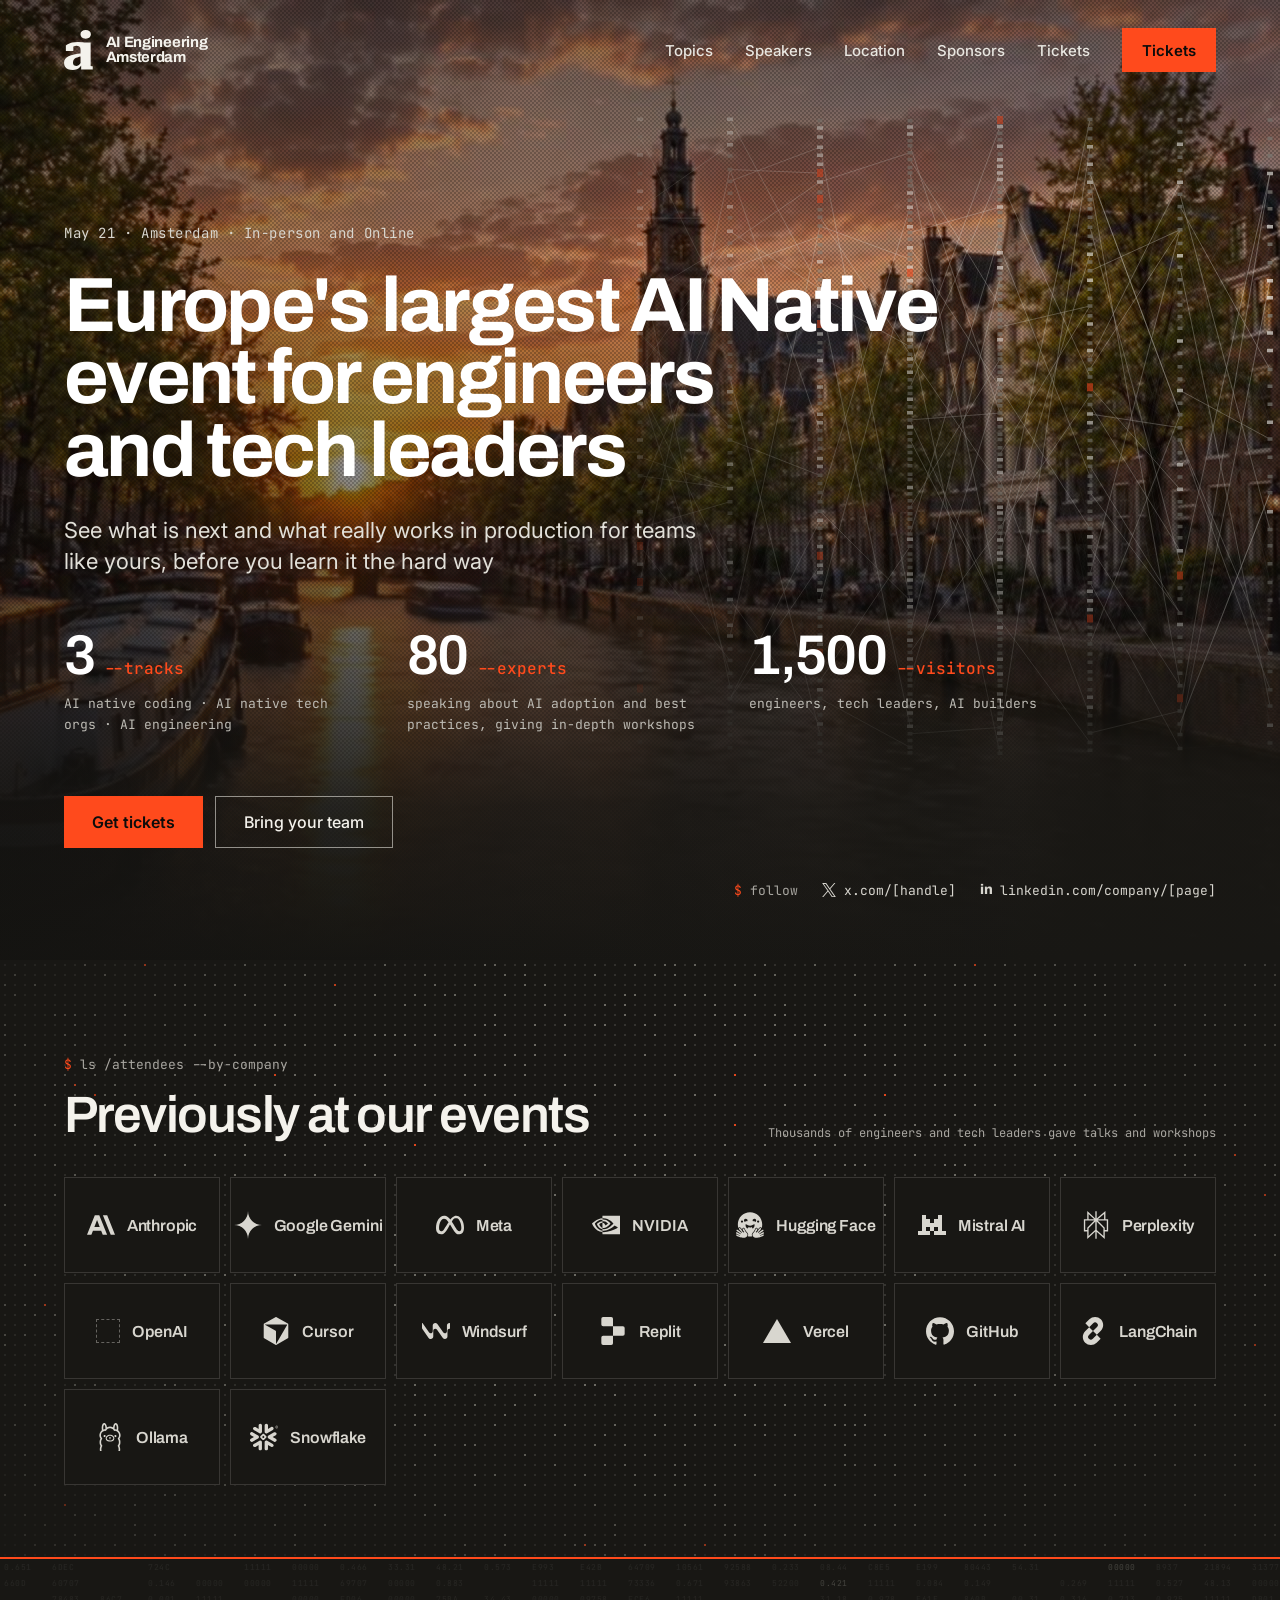
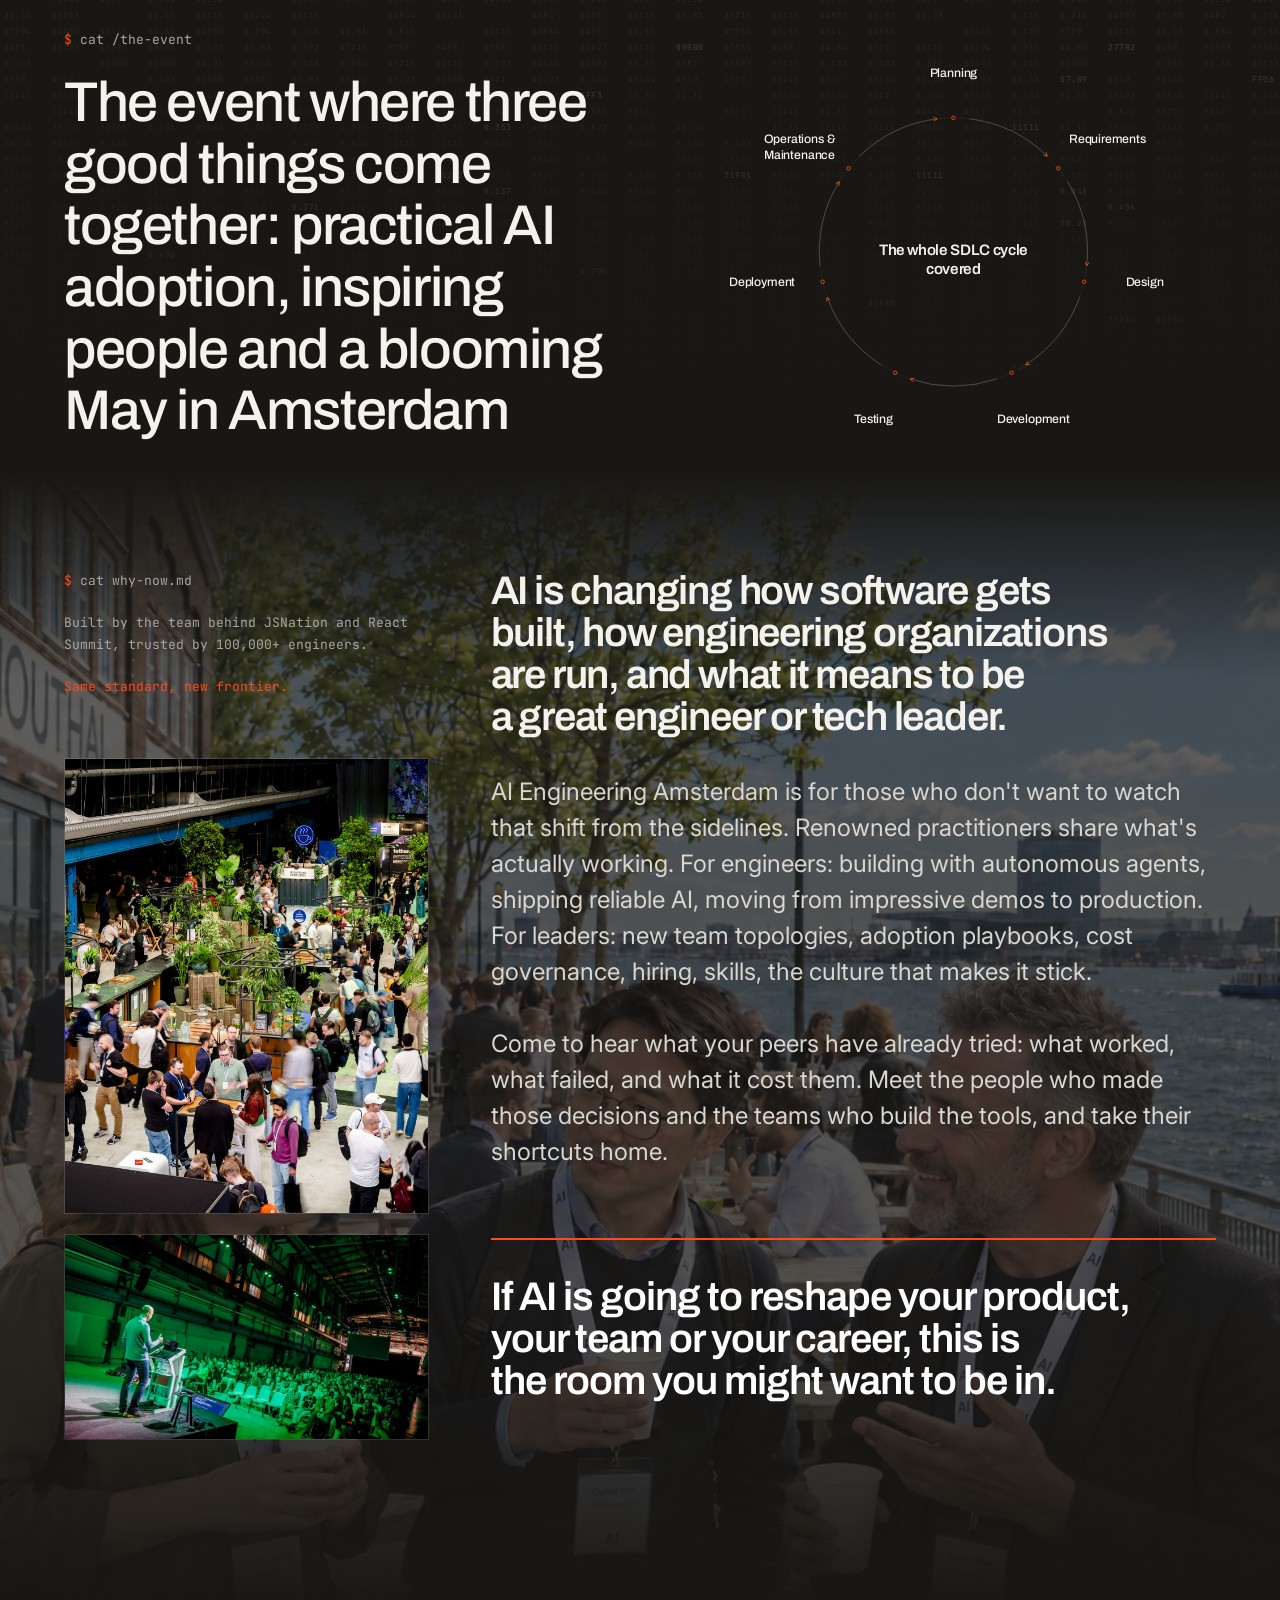
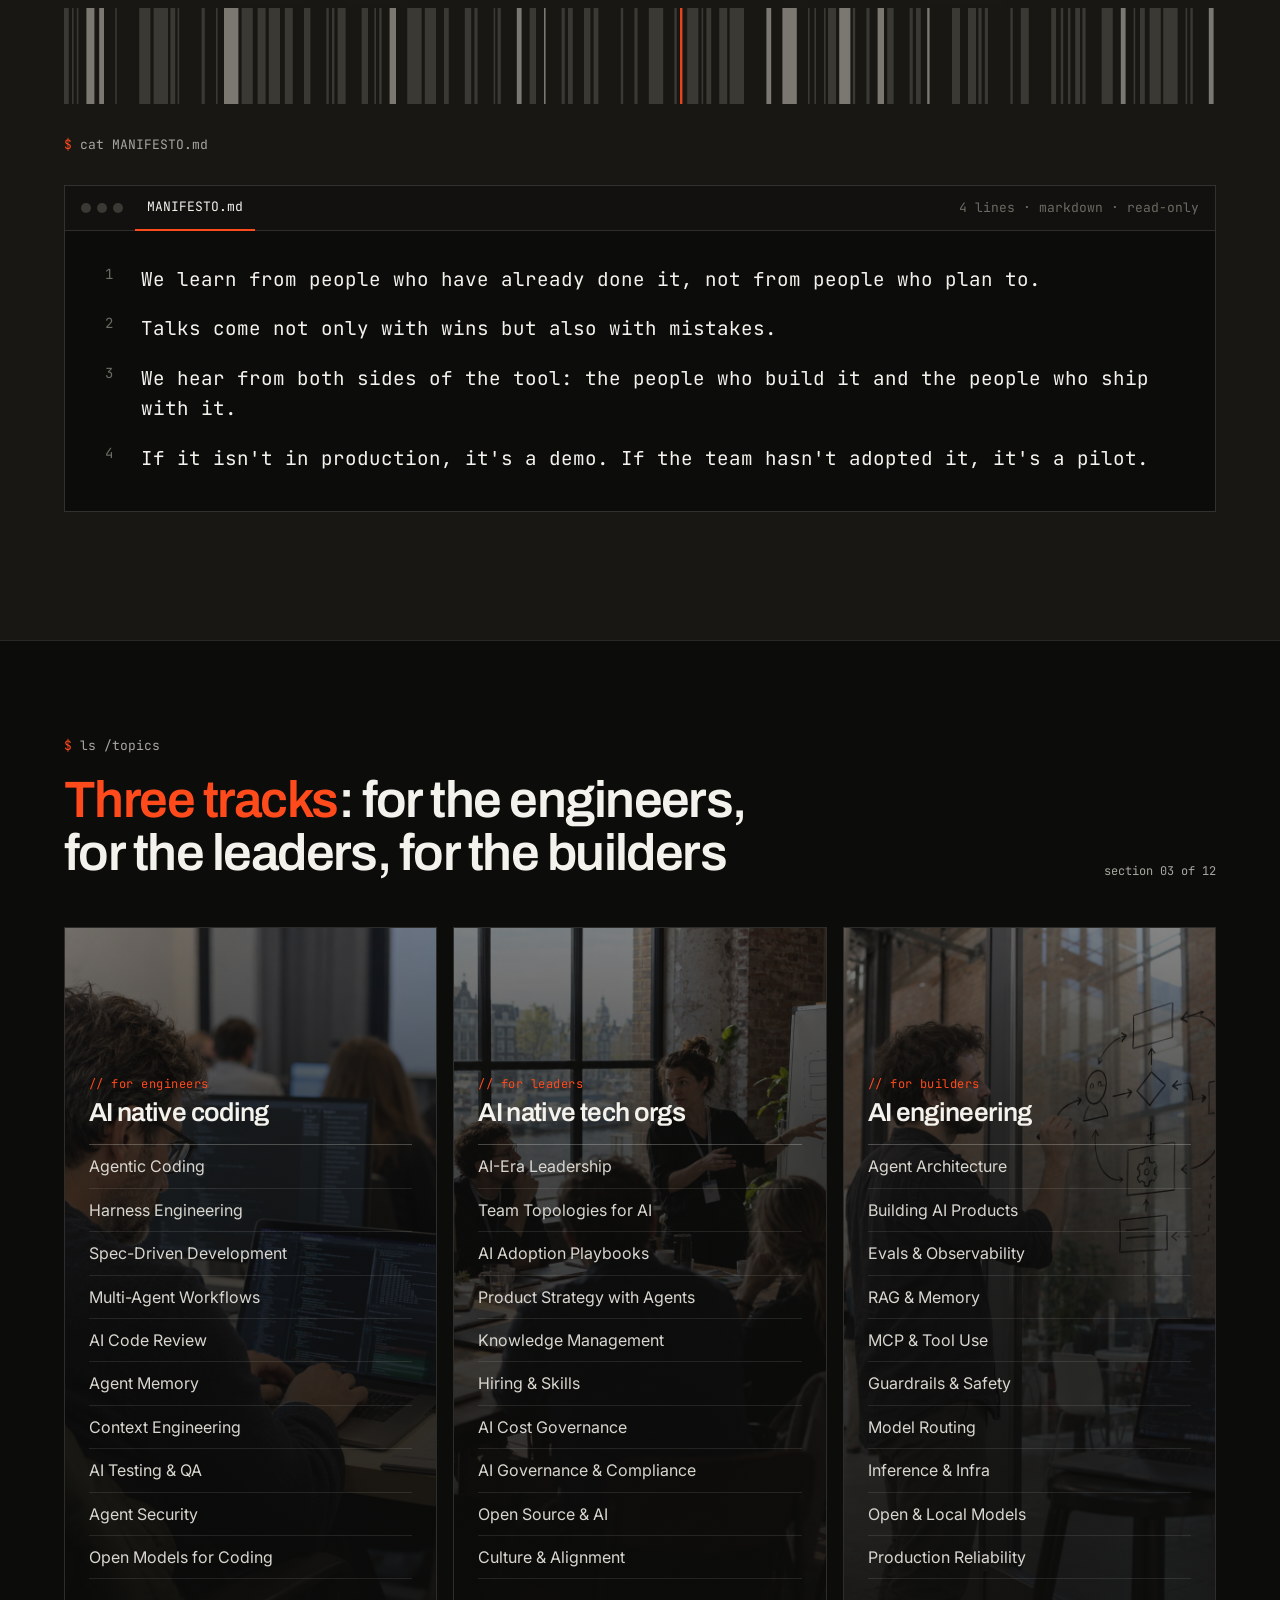
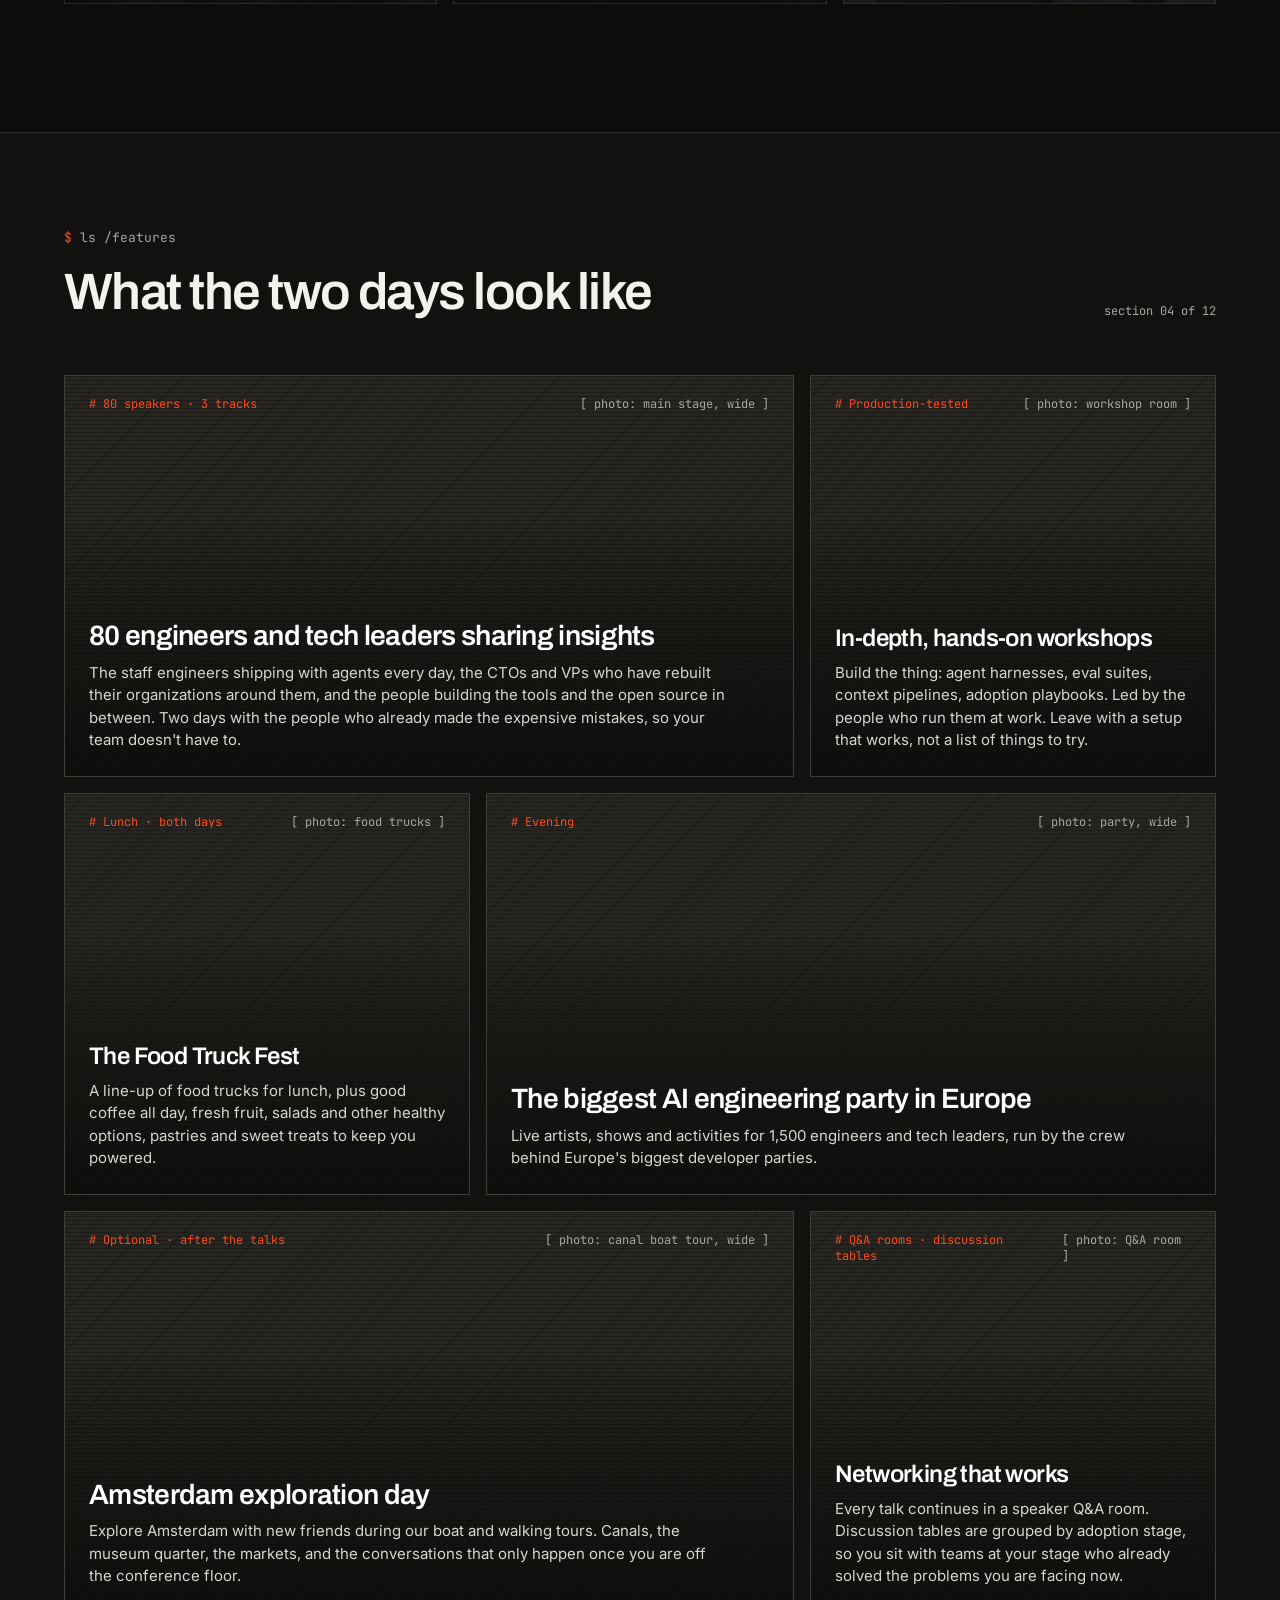
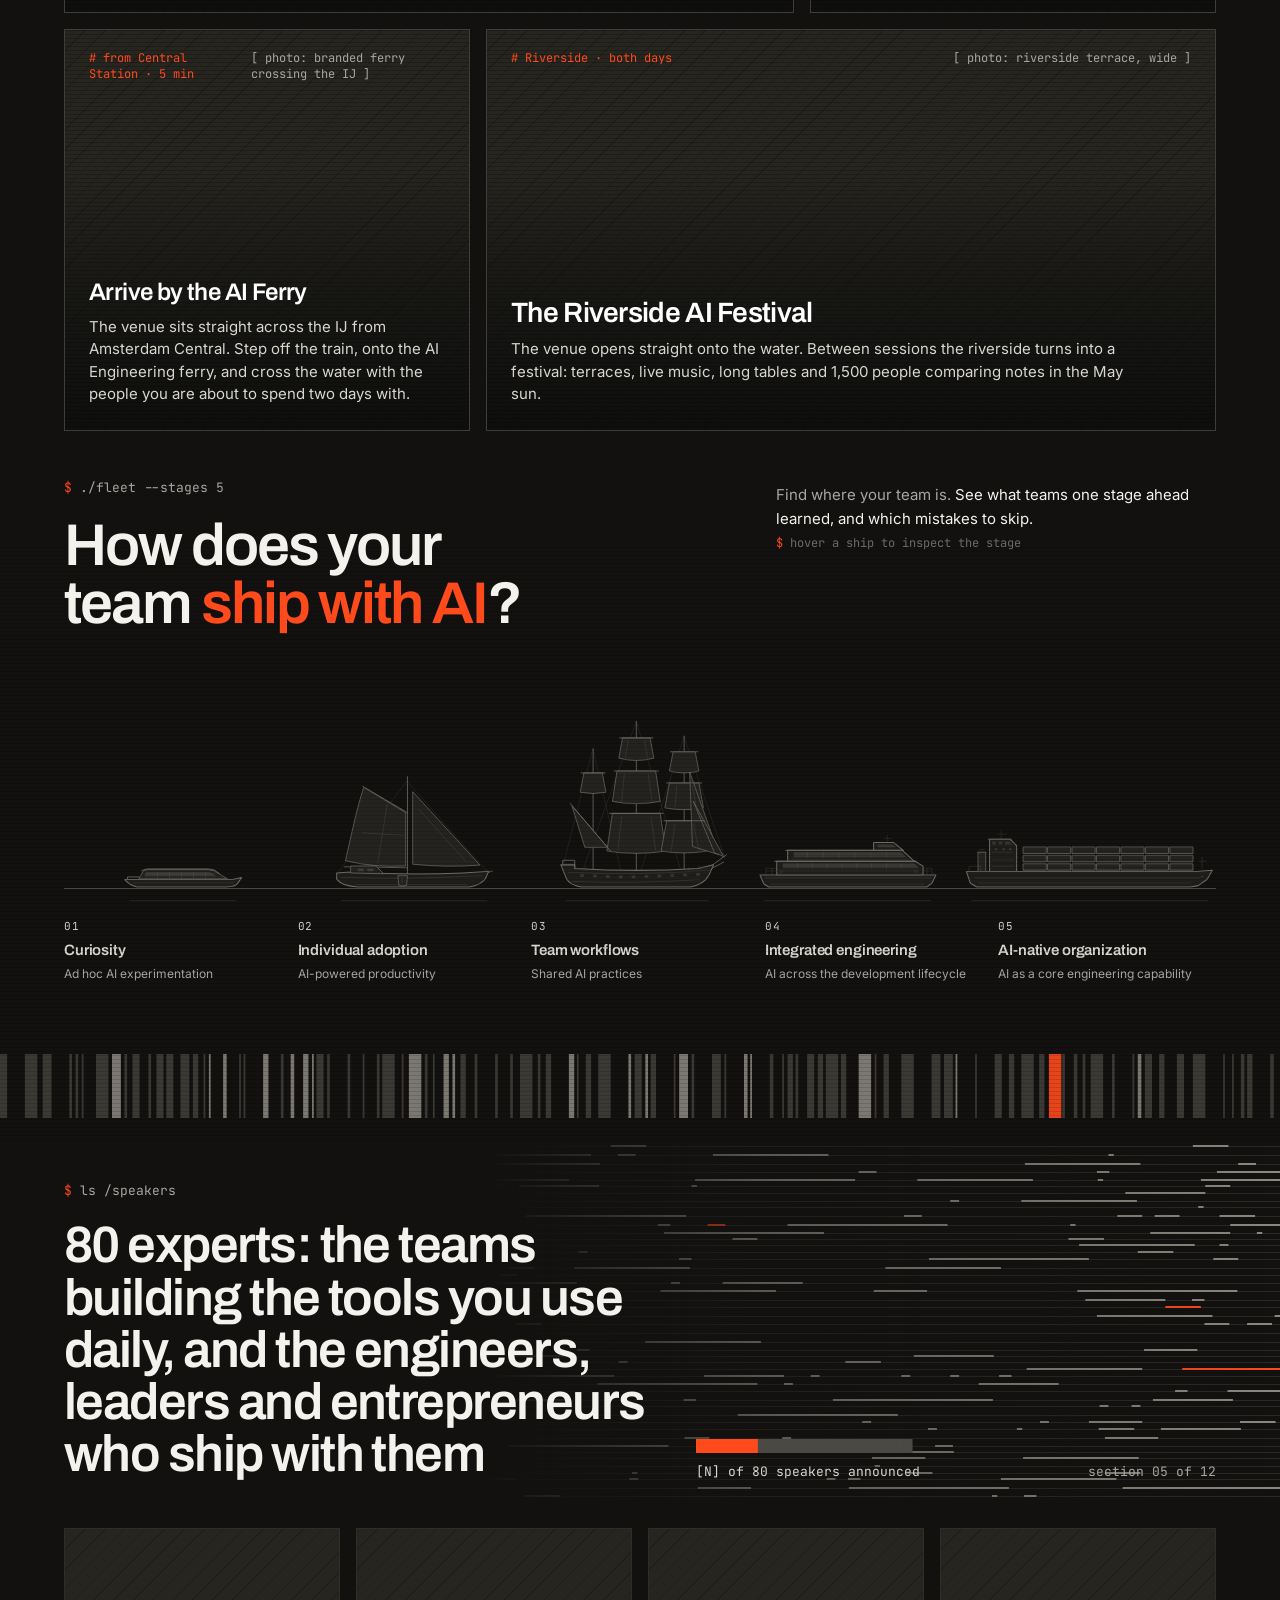
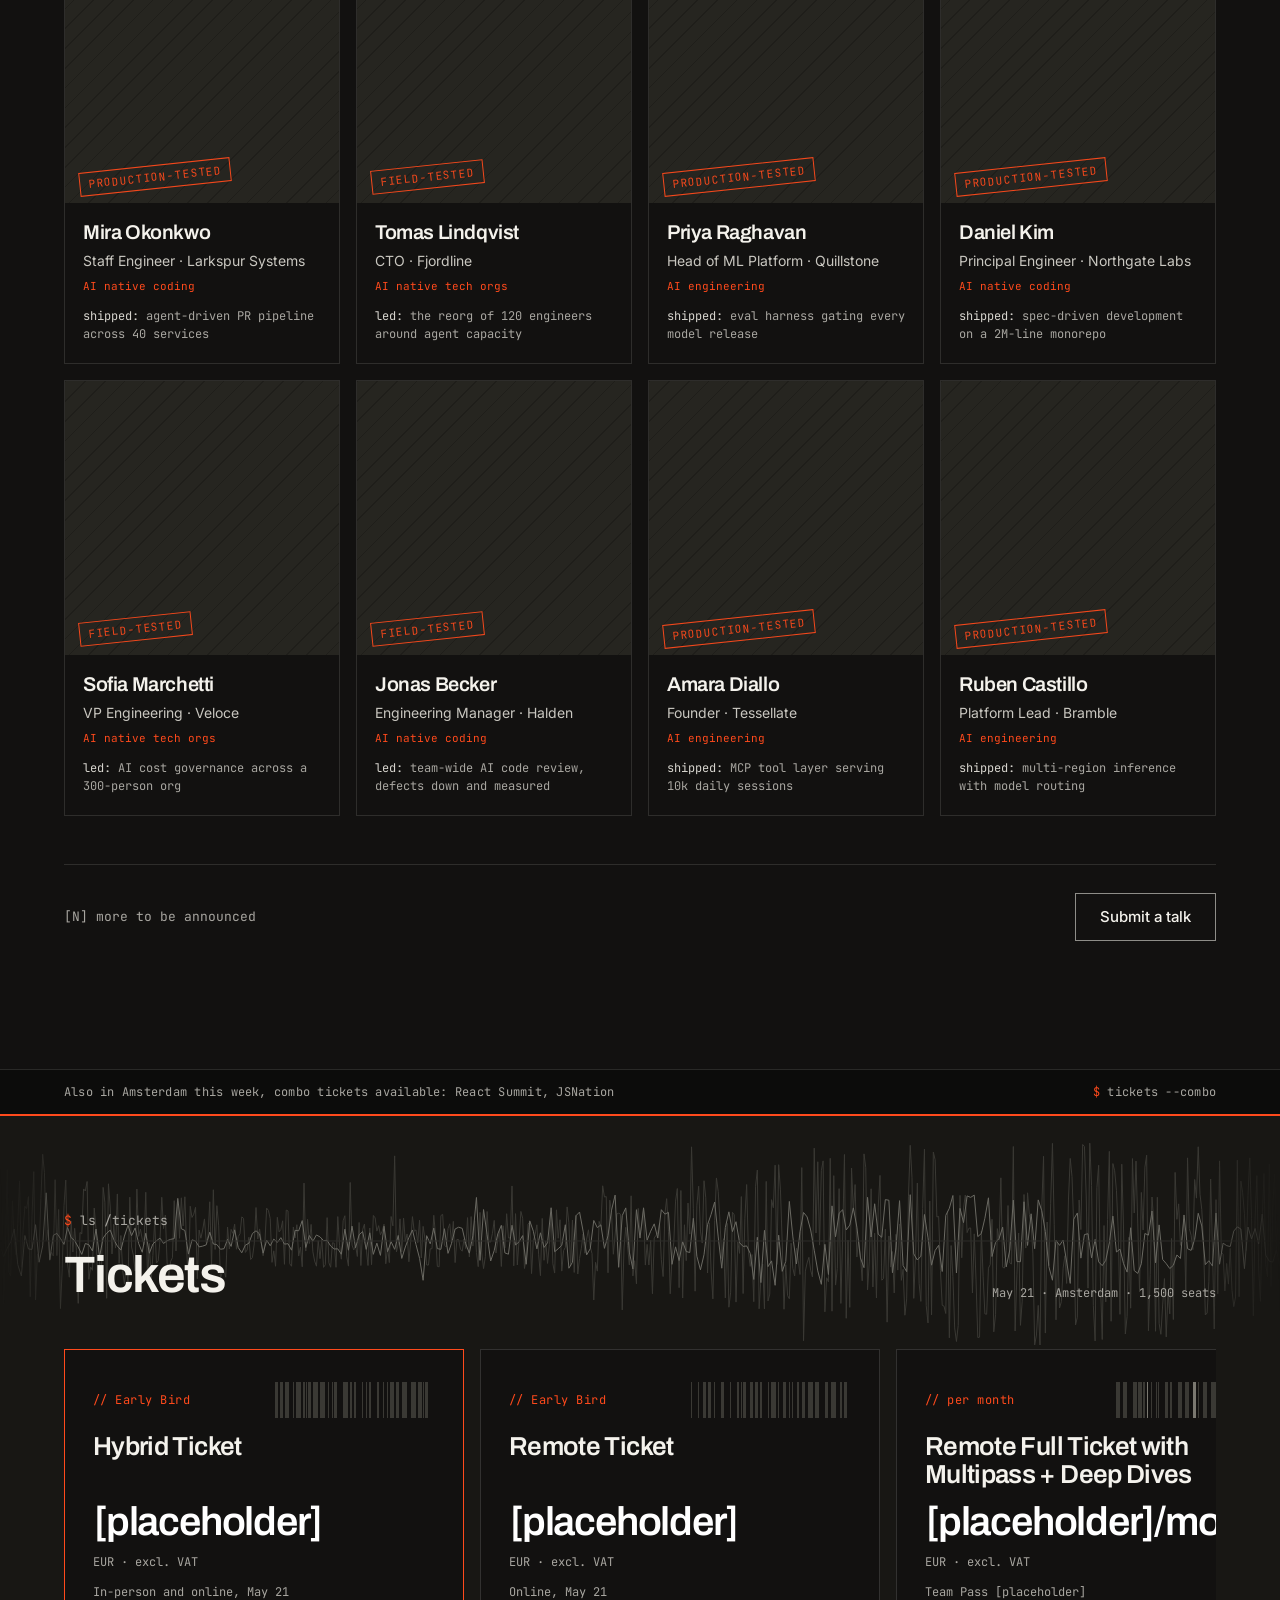
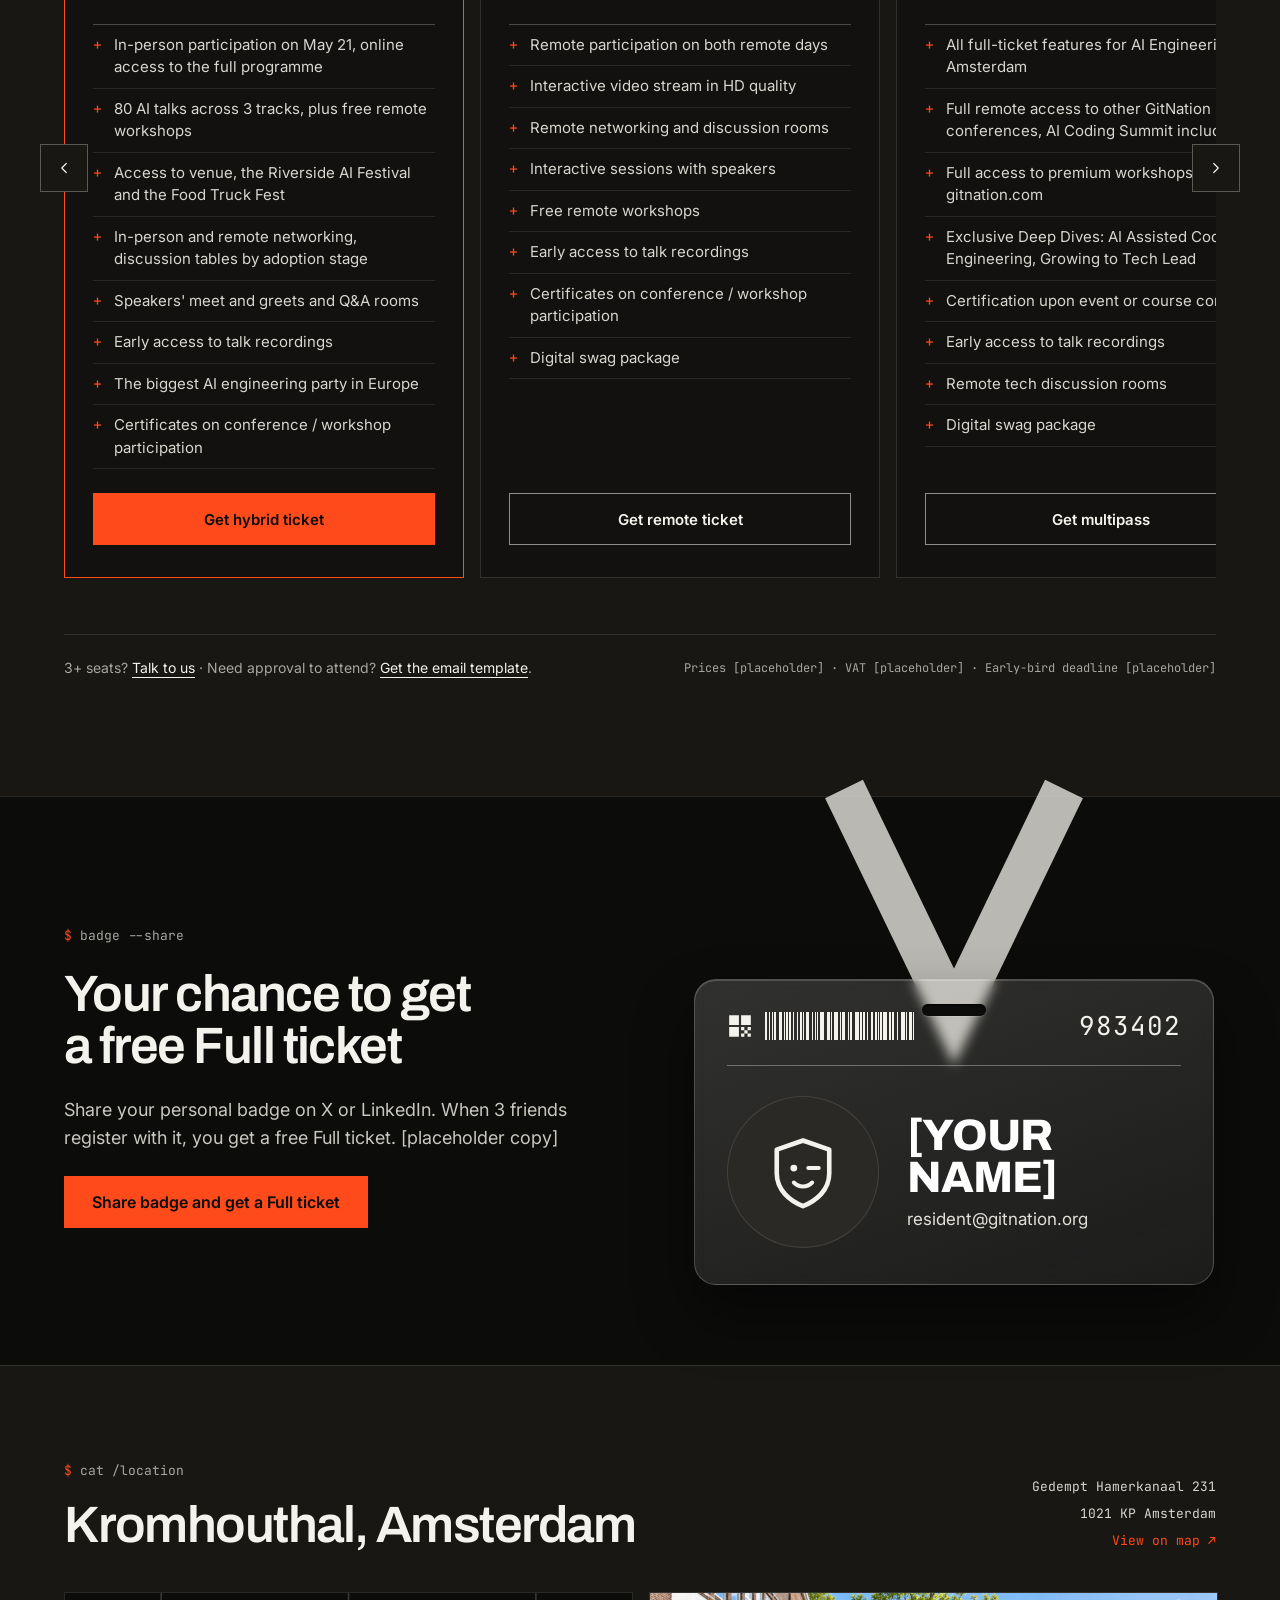
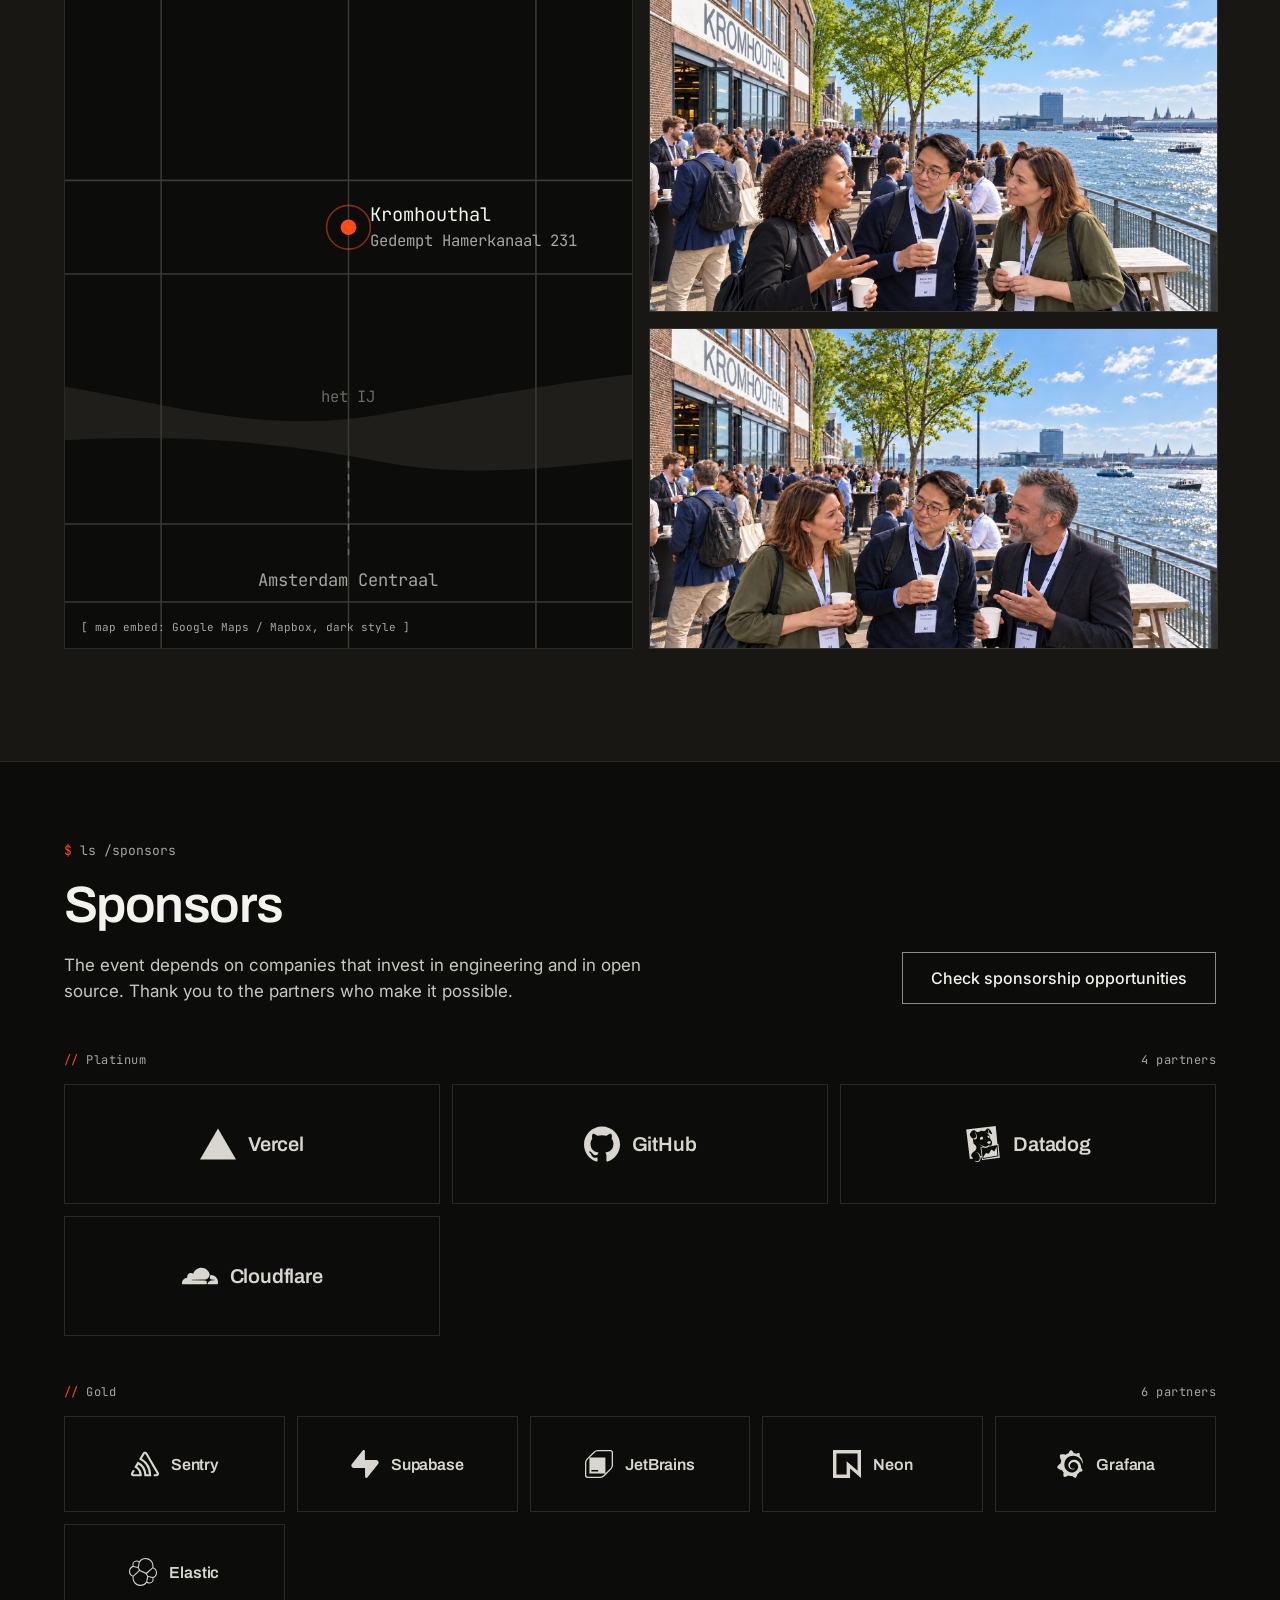
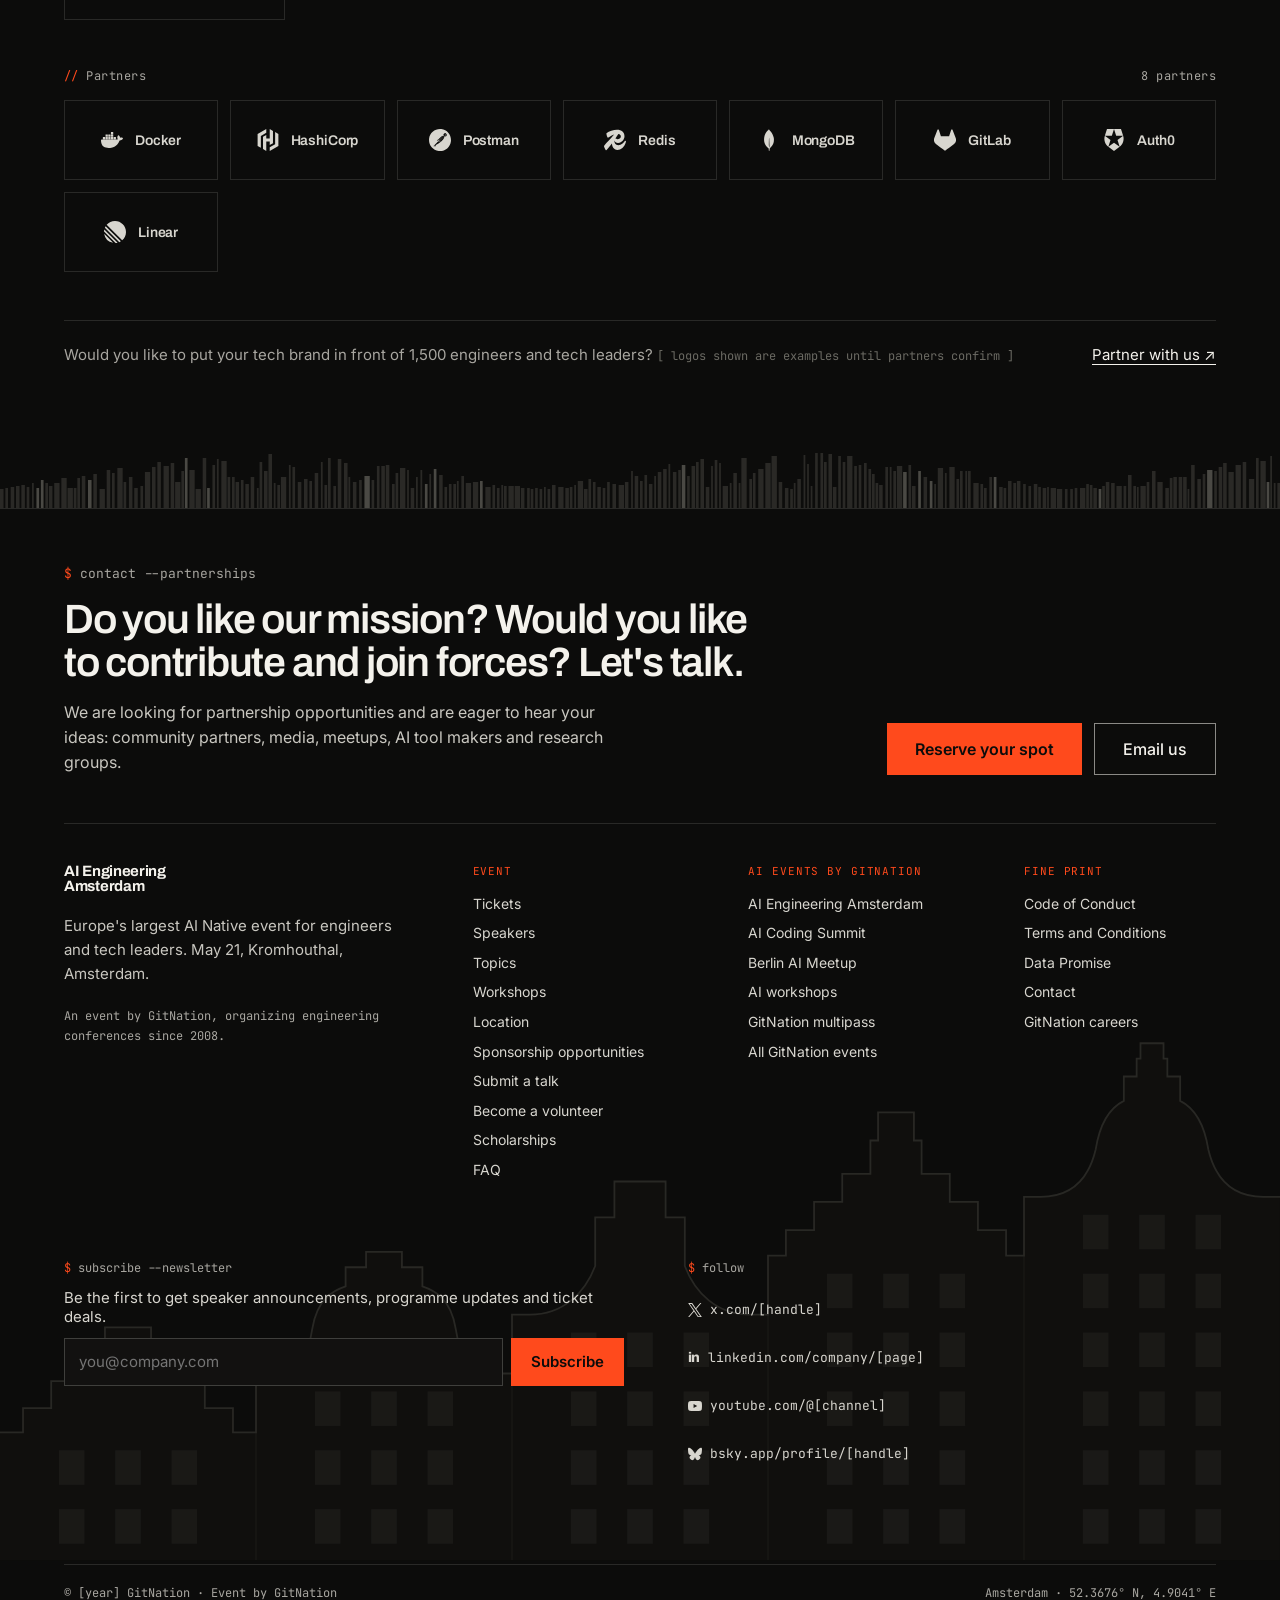
==== commit 98a1a5fa: "New version" ====
--- a/index.html
+++ b/index.html
@@ -1,336 +1,31 @@
 <!doctype html>
 <html lang="en">
 <head>
-<meta charset="utf-8">
-<meta name="viewport" content="width=device-width, initial-scale=1">
-<title>AI Engineering Amsterdam</title>
-<meta name="description" content="Europe's largest AI Native event for engineers and tech leaders. Kromhouthal, Amsterdam.">
-<link rel="stylesheet" href="https://fonts.googleapis.com/css2?family=Archivo:wght@500;600;700;800&amp;family=Inter:wght@400;500&amp;family=JetBrains+Mono:wght@400;500&amp;display=swap">
-<style>
-html,body{margin:0;background:#121110}
-.page{font-family:Inter,system-ui,sans-serif;color:#F4F2EC;background:#121110;display:flex;flex-direction:column;min-height:100%}
-body{margin:0;background:#121110}
-a{color:#FF4A1C}a:hover{color:#FF6A42}
-.a-link{color:#E8E6E0;text-decoration:none;font-size:15px;font-weight:500}
-.a-link:hover{color:#FFFFFF}
-.btn-primary{background:#FF4A1C;color:#0C0C0B}
-.btn-primary:hover{background:#FF6A42}
-.btn-ghost{color:#F4F2EC;border:1px solid rgba(244,242,236,.55)}
-.btn-ghost:hover{border-color:#F4F2EC}
-.soc-link{color:#D8D6CF}.soc-link:hover{color:#FF4A1C}
-.hero-video-overlay{position:absolute;inset:0;pointer-events:none;background-color:rgba(0,0,0,.16);background-image:conic-gradient(rgba(0,0,0,.22) 25%,transparent 0 50%,rgba(0,0,0,.22) 0 75%,transparent 0);background-size:4px 4px}
-.scanlines{position:absolute;inset:0;pointer-events:none;background:repeating-linear-gradient(180deg,rgba(0,0,0,.22) 0 1px,transparent 1px 4px)}
-.vessel{color:#6B6A63;transition:color .28s ease}
-.vessel.is-progress{color:#BDBBB4}
-.vessel.is-active{color:#FF4A1C}
-.vessel-body{fill:#1F1E1A;stroke:currentColor;stroke-width:1.05}
-.vessel-panel{fill:#242320;stroke:currentColor;stroke-width:.75}
-.vessel.is-progress .vessel-body{fill:#242320}
-.vessel.is-active .vessel-body{fill:#2C2521}
-.vessel.is-active .vessel-panel{fill:#2A2420}
-.vessel-body,.vessel-panel{transition:fill .28s ease;stroke-linejoin:round;vector-effect:non-scaling-stroke}
-.vessel-line,.vessel-detail,.vessel-rigging{fill:none;stroke:currentColor;stroke-width:.85;stroke-linecap:round;stroke-linejoin:round;vector-effect:non-scaling-stroke}
-.vessel-detail{opacity:.45;stroke-width:.55}
-.vessel-rigging{opacity:.42;stroke-width:.45}
-.vessel-window{fill:#F4F2EC;fill-opacity:.12;stroke:none}
-.vessel.is-active .vessel-window{fill:#FF4A1C;fill-opacity:.55}
-.logo-rail{-webkit-mask-image:linear-gradient(180deg,transparent 0,#000 12%,#000 88%,transparent 100%);mask-image:linear-gradient(180deg,transparent 0,#000 12%,#000 88%,transparent 100%)}
-.logo-track{animation:logo-scroll 36s linear infinite}
-.logo-rail-x{-webkit-mask-image:linear-gradient(90deg,transparent 0,#000 8%,#000 92%,transparent 100%);mask-image:linear-gradient(90deg,transparent 0,#000 8%,#000 92%,transparent 100%)}
-.logo-track-x{animation:logo-scroll-x 60s linear infinite}
-.logo-rail-x:hover .logo-track-x{animation-play-state:paused}
-@keyframes logo-scroll-x{from{transform:translateX(0)}to{transform:translateX(-50%)}}
-@media(prefers-reduced-motion:reduce){.logo-track-x{animation:none}}
-.logo-rail:hover .logo-track{animation-play-state:paused}
-@keyframes logo-scroll{from{transform:translateY(0)}to{transform:translateY(-50%)}}
-@media(prefers-reduced-motion:reduce){.logo-track{animation:none}}
-
-.tickets-row{scrollbar-width:none}.tickets-row::-webkit-scrollbar{display:none}
-#corner-intro[hidden],#corner-detail[hidden]{display:none}
-.stage-btn{text-align:left;background:none;border:0;border-top:2px solid transparent;padding:28px 16px 16px 0;min-height:92px;cursor:pointer;color:#D8D6CF;font:inherit}
-.stage-btn.is-active{color:#FF4A1C}
-.stage-btn--col.is-active{border-top-color:#FF4A1C}
-.stage-num{display:block;font-family:'JetBrains Mono',ui-monospace,monospace;font-size:11px;letter-spacing:.08em;margin-bottom:8px}
-.stage-name{display:block;font-family:Archivo,system-ui,sans-serif;font-weight:600;font-size:15px;line-height:1.3;letter-spacing:-0.01em}
-.stage-tag{display:block;font-size:12px;line-height:1.45;margin-top:4px;color:#A8A6A0}
-.corner-item{display:flex;gap:10px}
-.corner-plus{color:#FF4A1C}
-
-/* layout and component styles (generated from the design) */
-.hero-section{position: relative; background: #0C0C0B; color: #F4F2EC; min-height: 960px; display: flex; flex-direction: column; overflow: hidden}
-.hero-video{position: absolute; inset: 0; width: 100%; height: 100%; object-fit: cover; object-position: 50% 40%; background: #0C0C0B}
-.hero-svg{position: absolute; inset: 0; width: 100%; height: 100%; opacity: .35}
-.hero-div{position: absolute; inset: 0; background: linear-gradient(180deg, rgba(12,12,11,.3) 0%, rgba(12,12,11,0) 28%, rgba(12,12,11,.3) 58%, rgba(24,23,20,.9) 84%, rgb(24,23,20) 100%)}
-.hero-div-2{position: absolute; inset: 0; background: linear-gradient(90deg, rgba(12,12,11,.3) 0%, rgba(12,12,11,.05) 50%, rgba(12,12,11,0) 100%)}
-.nav-nav{position: relative; z-index: 2; display: flex; align-items: center; justify-content: space-between; gap: 24px; padding: 28px 64px; max-width: 1440px; width: 100%; box-sizing: border-box; margin: 0 auto; flex-wrap: wrap}
-.nav-a{display: inline-flex; align-items: center; gap: 12px; color: #F4F2EC; text-decoration: none}
-.nav-svg{display: block; flex: none}
-.nav-span{display: flex; flex-direction: column; font-family: Archivo, system-ui, sans-serif; font-weight: 700; font-size: 15px; line-height: 1; letter-spacing: -0.02em}
-.nav-div{display: flex; align-items: center; gap: 32px; flex-wrap: wrap}
-.nav-a-2{display: inline-flex; align-items: center; height: 44px; padding: 0 20px; font-weight: 600; font-size: 15px; text-decoration: none}
-.nav-div-2{position: relative; z-index: 2; flex: 1 1 auto; display: flex; flex-direction: column; justify-content: flex-end; max-width: 1440px; width: 100%; box-sizing: border-box; margin: 0 auto; padding: 64px 64px 48px}
-.nav-div-3{display: flex; flex-direction: column; gap: 28px; max-width: 980px}
-.nav-p{margin: 0; font-family: 'JetBrains Mono', ui-monospace, monospace; font-size: 14px; letter-spacing: .04em; color: #D8D6CF}
-.nav-h1{margin: 0; font-family: Archivo, system-ui, sans-serif; font-weight: 700; font-size: clamp(32px, 6vw, 104px); line-height: .94; letter-spacing: -0.035em; color: #FFFFFF; text-wrap: balance}
-.nav-p-2{margin: 0; font-size: 22px; line-height: 1.4; color: #E2E0D9; max-width: 640px}
-.nav-div-4{display: grid; grid-template-columns: repeat(auto-fit, minmax(min(150px, 100%), 1fr)); gap: 0 48px}
-.nav-div-5{display: flex; flex-direction: column; gap: 10px; padding: 24px 0}
-.nav-div-6{font-family: Archivo, system-ui, sans-serif; font-weight: 600; font-size: 56px; line-height: 1; letter-spacing: -0.03em; color: #FFFFFF}
-.nav-span-2{font-family: 'JetBrains Mono', ui-monospace, monospace; font-size: 16px; font-weight: 500; letter-spacing: 0; color: #FF4A1C; margin-left: 10px}
-.nav-p-3{margin: 0; font-family: 'JetBrains Mono', ui-monospace, monospace; font-size: 13px; line-height: 1.6; color: #BDBBB4}
-.nav-div-7{display: flex; flex-direction: column; gap: 10px; padding: 24px 0;}
-.nav-div-8{display: flex; gap: 12px; flex-wrap: wrap; margin-top: 8px}
-.nav-a-3{display: inline-flex; align-items: center; height: 52px; padding: 0 28px; font-weight: 600; font-size: 16px; text-decoration: none}
-.nav-a-4{display: inline-flex; align-items: center; height: 52px; padding: 0 28px; font-weight: 500; font-size: 16px; text-decoration: none; box-sizing: border-box}
-.nav-div-9{display: flex; align-items: flex-end; justify-content: flex-end; gap: 32px; margin-top: 20px; flex-wrap: wrap}
-.nav-div-10{display: flex; align-items: center; gap: 24px; font-family: 'JetBrains Mono', ui-monospace, monospace; font-size: 13px; flex-wrap: wrap}
-.nav-span-3{color: #A8A6A0}
-.nav-span-4{color: #FF4A1C}
-.nav-a-5{display: inline-flex; align-items: center; gap: 8px; min-height: 44px; text-decoration: none}
-.nav-span-5{font-family: Archivo, system-ui, sans-serif; font-weight: 800; font-size: 14px; letter-spacing: -0.04em; line-height: 1}
-.logos-section{position: relative; background: #181714; display: flex; flex-direction: column; gap: 36px; padding: 96px 0 72px; overflow: hidden}
-.logos-svg{position: absolute; inset: 0; width: 100%; height: 100%; pointer-events: none; -webkit-mask-image: radial-gradient(ellipse 85% 95% at 50% 40%, #000 35%, transparent 100%); mask-image: radial-gradient(ellipse 85% 95% at 50% 40%, #000 35%, transparent 100%)}
-.logos-div{position: relative; z-index: 1; padding: 0 64px; display: flex; justify-content: space-between; align-items: flex-end; gap: 24px; flex-wrap: wrap}
-.logos-div-2{display: flex; flex-direction: column; gap: 16px}
-.logos-span{font-family: 'JetBrains Mono', ui-monospace, monospace; font-size: 13px; color: #A8A6A0}
-.logos-h2{margin: 0; font-family: Archivo, system-ui, sans-serif; font-weight: 600; font-size: clamp(34px, 4vw, 56px); line-height: 1.02; letter-spacing: -0.03em; color: #F4F2EC}
-.logos-span-2{font-family: 'JetBrains Mono', ui-monospace, monospace; font-size: 12px; color: #A8A6A0}
-.logos-ul{position: relative; z-index: 1; list-style: none; margin: 0; padding: 0 64px; display: grid; grid-template-columns: repeat(auto-fit, minmax(min(150px, 100%), 1fr)); gap: 10px}
-.logos-li{height: 96px; background: #181714; border: 1px solid rgba(244,242,236,.14); display: flex; align-items: center; justify-content: center; gap: 12px; padding: 0 12px; box-sizing: border-box}
-.logos-svg-2{flex: none}
-.logos-span-3{font-family: Archivo, system-ui, sans-serif; font-weight: 600; font-size: 16px; letter-spacing: -0.01em; color: #D8D6CF; white-space: nowrap}
-.logos-span-4{width: 22px; height: 22px; border: 1px dashed rgba(244,242,236,.35); display: inline-block; flex: none}
-.the-event-section{position: relative; background: #181714; border-top: 2px solid #FF4A1C; display: flex; flex-direction: column; overflow: hidden}
-.the-event-svg{position: absolute; inset: 0; width: 100%; height: 100%; pointer-events: none; -webkit-mask-image: linear-gradient(180deg, #000 0%, rgba(0,0,0,.5) 50%, transparent 95%); mask-image: linear-gradient(180deg, #000 0%, rgba(0,0,0,.5) 50%, transparent 95%)}
-.the-event-div{position: relative; z-index: 1; display: flex; flex-direction: column; gap: 24px; padding: 72px 64px 0; box-sizing: border-box; max-width: 720px; position: relative; z-index: 1}
-.the-event-p{margin: 0; font-family: Archivo, system-ui, sans-serif; font-weight: 500; font-size: 56px; line-height: 1.1; letter-spacing: -0.025em; color: #F4F2EC; text-wrap: balance}
-.the-event-div-2{position: relative; z-index: 1; display: flex; flex-direction: column; padding: 64px 64px 0 0; box-sizing: border-box; width: 46%; min-width: min(520px, 100%); align-self: flex-end; margin-top: -400px; padding-top: 0px}
-.the-event-svg-2{display: block; width: 100%; height: auto; overflow: visible}
-.the-event-div-3{height: 24px}
-.why-now-section{position: relative; background: #181714; display: flex; flex-direction: column; overflow: hidden}
-.why-now-div{position: relative; overflow: hidden; margin-top: 0px}
-.why-now-img{position: absolute; inset: 0; width: 100%; height: 100%; object-fit: cover; object-position: 50% 30%; opacity: .45; filter: saturate(.75)}
-.why-now-div-2{position: absolute; inset: 0; background: linear-gradient(180deg, #181714 0%, rgba(24,23,20,.3) 18%, rgba(24,23,20,.45) 75%, #181714 100%)}
-.why-now-div-3{position: relative; max-width: 1440px; width: 100%; box-sizing: border-box; margin: 0 auto; padding: 96px 64px 160px; display: flex; flex-wrap: wrap; gap: 64px}
-.why-now-div-4{flex: 1 1 260px; min-width: 0; display: flex; flex-direction: column; gap: 20px}
-.why-now-p{margin: 0; font-family: 'JetBrains Mono', ui-monospace, monospace; font-size: 13px; line-height: 1.7; color: #A8A6A0}
-.why-now-p-2{margin: 0; font-family: 'JetBrains Mono', ui-monospace, monospace; font-size: 13px; line-height: 1.7; color: #FF4A1C}
-.why-now-img-2{display: block; width: 100%; aspect-ratio: 4 / 5; object-fit: cover; object-position: 50% 60%; border: 1px solid rgba(244,242,236,.12); margin-top: 40px}
-.why-now-img-3{display: block; width: 100%; aspect-ratio: 16 / 9; object-fit: cover; object-position: 50% 50%; border: 1px solid rgba(244,242,236,.12); margin-bottom: 8px}
-.why-now-div-5{flex: 2 1 520px; min-width: 0; display: flex; flex-direction: column; gap: 36px; max-width: 760px; font-size: 24px; line-height: 1.5; color: #D8D6CF}
-.why-now-h3{margin: 0; font-family: Archivo, system-ui, sans-serif; font-weight: 600; font-size: 40px; line-height: 1.05; letter-spacing: -0.03em; color: #F4F2EC; text-wrap: balance}
-.why-now-p-3{margin: 0; font-family: Inter, system-ui, sans-serif; font-size: 24px; line-height: 1.5; color: #D8D6CF}
-.why-now-p-4{margin: 32px 0 0; padding-top: 36px; border-top: 2px solid #FF4A1C; font-family: Archivo, system-ui, sans-serif; font-weight: 600; font-size: 40px; line-height: 1.05; letter-spacing: -0.025em; color: #FFFFFF; text-wrap: balance}
-.manifesto-section{background: #181714; display: flex; flex-direction: column}
-.manifesto-div{max-width: 1440px; width: 100%; box-sizing: border-box; margin: 0 auto; padding: 0 64px 128px; display: flex; flex-direction: column; gap: 32px}
-.manifesto-svg{display: block; width: 100%; height: 96px}
-.manifesto-div-2{border: 1px solid rgba(244,242,236,.16); background: #0C0C0B; overflow: hidden}
-.manifesto-div-3{display: flex; align-items: center; justify-content: space-between; gap: 16px; padding: 0 16px; height: 44px; background: #121110; border-bottom: 1px solid rgba(244,242,236,.12); font-family: 'JetBrains Mono', ui-monospace, monospace; font-size: 13px; color: #D8D6CF}
-.manifesto-div-4{display: flex; align-items: center; gap: 12px}
-.manifesto-span{display: inline-flex; gap: 6px}
-.manifesto-span-2{width: 10px; height: 10px; border-radius: 50%; background: #3A3934; display: inline-block}
-.manifesto-span-3{padding: 0 12px; height: 44px; display: inline-flex; align-items: center; border-bottom: 2px solid #FF4A1C; color: #F4F2EC}
-.manifesto-span-4{color: #6B6A63}
-.manifesto-div-5{padding: 24px 24px 28px; display: flex; flex-direction: column}
-.manifesto-div-6{display: flex; gap: 28px; padding: 10px 0}
-.manifesto-span-5{flex: none; width: 24px; text-align: right; font-family: 'JetBrains Mono', ui-monospace, monospace; font-size: 14px; color: #6B6A63}
-.manifesto-span-6{font-family: 'JetBrains Mono', ui-monospace, monospace; font-size: clamp(16px, 1.5vw, 21px); line-height: 1.55; color: #F4F2EC}
-.topics-section{background: #0C0C0B; border-top: 1px solid rgba(244,242,236,.12); display: flex; flex-direction: column}
-.topics-div{max-width: 1440px; width: 100%; box-sizing: border-box; margin: 0 auto; padding: 96px 64px 128px; display: flex; flex-direction: column; gap: 48px}
-.topics-div-2{display: flex; justify-content: space-between; align-items: flex-end; gap: 32px; flex-wrap: wrap}
-.topics-div-3{display: flex; flex-direction: column; gap: 20px; max-width: 760px}
-.topics-h2{margin: 0; font-family: Archivo, system-ui, sans-serif; font-weight: 600; font-size: clamp(34px, 4vw, 56px); line-height: 1.02; letter-spacing: -0.03em; color: #F4F2EC; text-wrap: balance}
-.topics-div-4{display: flex; flex-wrap: wrap; gap: 16px}
-.topics-div-5{flex: 1 1 300px; min-width: 0; position: relative; display: flex; flex-direction: column; gap: 18px; padding: 28px 24px 24px; border: 1px solid rgba(244,242,236,.12); background: #121110; overflow: hidden}
-.topics-img{position: absolute; inset: 0; width: 100%; height: 100%; object-fit: cover; object-position: 50% 30%}
-.topics-div-6{position: absolute; inset: 0; background: linear-gradient(180deg, rgba(12,12,11,.5) 0%, rgba(12,12,11,.72) 30%, rgba(12,12,11,.9) 100%)}
-.topics-div-7{position: relative; display: flex; flex-direction: column; gap: 6px; margin-top: 120px}
-.topics-span{font-family: 'JetBrains Mono', ui-monospace, monospace; font-size: 12px; letter-spacing: .04em; color: #FF4A1C}
-.topics-h3{margin: 0; font-family: Archivo, system-ui, sans-serif; font-weight: 600; font-size: 26px; line-height: 1.1; letter-spacing: -0.025em; color: #F4F2EC}
-.topics-ul{position: relative; list-style: none; margin: 0; padding: 0; border-top: 1px solid rgba(244,242,236,.25); font-size: 16px; line-height: 1.4; color: #D8D6CF}
-.topics-li{padding: 10px 0; border-bottom: 1px solid rgba(244,242,236,.1)}
-.topics-img-2{position: absolute; inset: 0; width: 100%; height: 100%; object-fit: cover; object-position: 50% 25%}
-.features-section{background: #121110; border-top: 1px solid rgba(244,242,236,.12); display: flex; flex-direction: column; flex: 1 0 auto}
-.features-div{max-width: 1440px; width: 100%; box-sizing: border-box; margin: 0 auto; padding: 96px 64px 0; display: flex; flex-direction: column; gap: 56px}
-.features-div-2{display: flex; flex-direction: column; gap: 16px; padding-bottom: 16px}
-.features-article{flex: 2 1 560px; min-width: 0; position: relative; height: 400px; border: 1px solid rgba(244,242,236,.12); background: repeating-linear-gradient(135deg, #1F1E1A 0 1px, #262520 1px 14px); display: flex; flex-direction: column; justify-content: space-between; overflow: hidden}
-.features-div-3{position: absolute; inset: 0; background: linear-gradient(180deg, rgba(12,12,11,0) 35%, rgba(12,12,11,.55) 65%, rgba(12,12,11,.92) 100%)}
-.features-div-4{position: relative; display: flex; justify-content: space-between; gap: 16px; padding: 20px 24px; font-family: 'JetBrains Mono', ui-monospace, monospace; font-size: 12px}
-.features-div-5{position: relative; display: flex; flex-direction: column; gap: 10px; padding: 0 24px 24px; max-width: 640px}
-.features-h3{margin: 0; font-family: Archivo, system-ui, sans-serif; font-weight: 600; font-size: 28px; line-height: 1.08; letter-spacing: -0.025em; color: #FFFFFF}
-.features-p{margin: 0; font-size: 15px; line-height: 1.5; color: #D8D6CF}
-.features-article-2{flex: 1 1 320px; min-width: 0; position: relative; height: 400px; border: 1px solid rgba(244,242,236,.12); background: repeating-linear-gradient(135deg, #1F1E1A 0 1px, #262520 1px 14px); display: flex; flex-direction: column; justify-content: space-between; overflow: hidden}
-.features-div-6{position: relative; display: flex; flex-direction: column; gap: 10px; padding: 0 24px 24px; max-width: 420px}
-.features-h3-2{margin: 0; font-family: Archivo, system-ui, sans-serif; font-weight: 600; font-size: 24px; line-height: 1.08; letter-spacing: -0.025em; color: #FFFFFF}
-.adoption-curve-section{position: relative; background: #121110; display: flex; flex-direction: column; padding: 32px 64px 24px; box-sizing: border-box; gap: 32px}
-.adoption-curve-div{opacity: .6; -webkit-mask-image: linear-gradient(180deg, transparent 0, #000 30%, #000 100%); mask-image: linear-gradient(180deg, transparent 0, #000 30%, #000 100%)}
-.adoption-curve-div-2{position: relative; display: flex; justify-content: space-between; align-items: flex-end; gap: 48px; flex-wrap: wrap}
-.adoption-curve-div-3{display: flex; flex-direction: column; gap: 20px; flex: 2 1 560px; max-width: 760px}
-.adoption-curve-h2{margin: 0; font-family: Archivo, system-ui, sans-serif; font-weight: 600; font-size: clamp(36px, 4.6vw, 68px); line-height: 1; letter-spacing: -0.035em; color: #F4F2EC; text-wrap: balance}
-.adoption-curve-div-4{position: absolute; top: 4px; right: 0; width: 440px; max-width: 40%; z-index: 2; display: flex; flex-direction: column; justify-content: flex-start}
-.adoption-curve-p{margin: 0; font-size: 15px; line-height: 1.6; color: #A8A6A0}
-.adoption-curve-span{color: #F4F2EC}
-.adoption-curve-span-2{margin-top: 12px; font-family: 'JetBrains Mono', ui-monospace, monospace; font-size: 12px; color: #6B6A63}
-.adoption-curve-div-5{display: flex; flex-direction: column; gap: 12px}
-.adoption-curve-span-3{font-family: 'JetBrains Mono', ui-monospace, monospace; font-size: 12px; letter-spacing: .06em; color: #FF4A1C}
-.adoption-curve-span-4{font-family: 'JetBrains Mono', ui-monospace, monospace; font-size: 11px; letter-spacing: .1em; text-transform: uppercase; color: #A8A6A0}
-.adoption-curve-ul{list-style: none; margin: 0; padding: 0; display: flex; flex-direction: column; gap: 5px; font-size: 14px; line-height: 1.45; color: #D8D6CF}
-.adoption-curve-span-5{margin-top: 4px; font-family: 'JetBrains Mono', ui-monospace, monospace; font-size: 11px; letter-spacing: .1em; text-transform: uppercase; color: #FF4A1C}
-.adoption-curve-p-2{margin: 0; font-size: 14px; line-height: 1.45; color: #D8D6CF}
-.adoption-curve-svg{display: block; width: 100%; height: auto; overflow: visible; margin-top: -8px}
-.adoption-curve-rect{cursor: pointer}
-.adoption-curve-path{pointer-events: none}
-.adoption-curve-div-6{display: grid; grid-template-columns: repeat(auto-fit, minmax(min(180px, 100%), 1fr)); gap: 0 16px; margin-top: -32px; border-top: 1px solid #4A4944}
-.adoption-curve-div-7{margin: 24px -64px 0}
-.adoption-curve-svg-2{display: block; width: 100%; height: 64px}
-.speakers-section{background: #121110; display: flex; flex-direction: column}
-.speakers-div{max-width: 1440px; width: 100%; box-sizing: border-box; margin: 0 auto; padding: 40px 64px 128px; display: flex; flex-direction: column; gap: 48px}
-.speakers-div-2{display: flex; justify-content: space-between; align-items: flex-end; gap: 48px; flex-wrap: wrap}
-.speakers-div-3{display: flex; flex-direction: column; gap: 20px; flex: 1 1 420px}
-.speakers-div-4{display: flex; flex-direction: column; gap: 10px; flex: 1 1 360px; max-width: 520px}
-.speakers-div-5{font-family: 'JetBrains Mono', ui-monospace, monospace; font-size: 14px; line-height: 1; letter-spacing: -0.02em; color: #4A4944; white-space: nowrap; overflow: hidden}
-.speakers-div-6{display: flex; justify-content: space-between; gap: 16px; font-family: 'JetBrains Mono', ui-monospace, monospace; font-size: 13px; color: #D8D6CF; flex-wrap: wrap}
-.speakers-div-7{display: grid; grid-template-columns: repeat(auto-fit, minmax(min(260px, 100%), 1fr)); gap: 16px}
-.speakers-article{display: flex; flex-direction: column; border: 1px solid rgba(244,242,236,.12); background: #121110; min-width: 0}
-.speakers-div-8{position: relative; aspect-ratio: 1 / 1; background: repeating-linear-gradient(135deg, #1F1E1A 0 1px, #262520 1px 14px); overflow: hidden}
-.speakers-span{position: absolute; left: 14px; bottom: 14px; transform: rotate(-6deg); border: 1.5px solid #FF4A1C; color: #FF4A1C; padding: 4px 8px; font-family: 'JetBrains Mono', ui-monospace, monospace; font-size: 11px; letter-spacing: .08em; text-transform: uppercase; opacity: .95}
-.speakers-div-9{display: flex; flex-direction: column; gap: 8px; padding: 18px 18px 20px}
-.speakers-h3{margin: 0; font-family: Archivo, system-ui, sans-serif; font-weight: 600; font-size: 20px; line-height: 1.1; letter-spacing: -0.02em; color: #F4F2EC}
-.speakers-p{margin: 0; font-size: 14px; line-height: 1.4; color: #C9C7C0}
-.speakers-span-2{font-family: 'JetBrains Mono', ui-monospace, monospace; font-size: 11px; color: #FF4A1C}
-.speakers-p-2{margin: 6px 0 0; font-family: 'JetBrains Mono', ui-monospace, monospace; font-size: 12px; line-height: 1.5; color: #A8A6A0}
-.speakers-span-3{color: #D8D6CF}
-.speakers-div-10{display: flex; justify-content: space-between; align-items: center; gap: 24px; flex-wrap: wrap; border-top: 1px solid rgba(244,242,236,.12); padding-top: 28px}
-.speakers-a{display: inline-flex; align-items: center; height: 48px; padding: 0 24px; font-weight: 500; font-size: 15px; text-decoration: none; box-sizing: border-box}
-.speakers-div-11{background: #0C0C0B; border-top: 1px solid rgba(244,242,236,.12); padding: 14px 64px; font-family: 'JetBrains Mono', ui-monospace, monospace; font-size: 12px; letter-spacing: .02em; color: #A8A6A0; display: flex; justify-content: space-between; gap: 16px; flex-wrap: wrap}
-.tickets-section{position: relative; overflow: hidden; background: #181714; border-top: 2px solid #FF4A1C; display: flex; flex-direction: column}
-.tickets-svg{position: absolute; left: 0; right: 0; top: 0; height: 250px; width: 100%; pointer-events: none; -webkit-mask-image: linear-gradient(90deg, transparent 0, #000 6%, #000 94%, transparent 100%); mask-image: linear-gradient(90deg, transparent 0, #000 6%, #000 94%, transparent 100%)}
-.tickets-div{position: relative; z-index: 1; max-width: 1440px; width: 100%; box-sizing: border-box; margin: 0 auto; padding: 96px 64px 120px; display: flex; flex-direction: column; gap: 48px}
-.tickets-div-2{display: flex; align-items: center; gap: 16px}
-.tickets-div-3{position: relative}
-.tickets-div-4{display: flex; gap: 16px; align-items: stretch; overflow-x: auto; scroll-snap-type: x mandatory; padding-bottom: 8px}
-.tickets-article{flex: 0 0 min(400px, 88%); scroll-snap-align: start; display: flex; flex-direction: column; gap: 24px; padding: 32px 28px; border: 1px solid #FF4A1C; background: #121110; box-sizing: border-box}
-.tickets-div-5{display: flex; flex-direction: column; gap: 14px}
-.tickets-div-6{display: flex; justify-content: space-between; align-items: center; gap: 16px}
-.tickets-span{font-family: 'JetBrains Mono', ui-monospace, monospace; font-size: 12px; letter-spacing: .04em; color: #FF4A1C; white-space: nowrap}
-.tickets-svg-2{display: block; width: 160px; max-width: 48%; height: 36px; flex: 0 1 auto}
-.tickets-h3{margin: 0; font-family: Archivo, system-ui, sans-serif; font-weight: 600; font-size: 26px; line-height: 1.08; letter-spacing: -0.025em; color: #F4F2EC; min-height: 56px}
-.tickets-div-7{display: flex; align-items: baseline; gap: 12px; flex-wrap: wrap}
-.tickets-span-2{font-family: Archivo, system-ui, sans-serif; font-weight: 600; font-size: 40px; line-height: 1; letter-spacing: -0.03em; color: #FFFFFF}
-.tickets-ul{list-style: none; margin: 0; padding: 0; border-top: 1px solid rgba(244,242,236,.25); font-size: 15px; line-height: 1.5; color: #D8D6CF; flex: 1 1 auto}
-.tickets-li{display: flex; gap: 12px; padding: 9px 0; border-bottom: 1px solid rgba(244,242,236,.1)}
-.tickets-span-3{color: #FF4A1C; font-family: 'JetBrains Mono', ui-monospace, monospace}
-.tickets-a{display: inline-flex; align-items: center; justify-content: center; height: 52px; padding: 0 24px; font-weight: 600; font-size: 15px; text-decoration: none; box-sizing: border-box}
-.tickets-article-2{flex: 0 0 min(400px, 88%); scroll-snap-align: start; display: flex; flex-direction: column; gap: 24px; padding: 32px 28px; border: 1px solid rgba(244,242,236,.14); background: #121110; box-sizing: border-box}
-.tickets-button{position: absolute; top: 50%; left: -24px; transform: translateY(-50%); z-index: 2; width: 48px; height: 48px; background: #181714 !important; border: 1px solid rgba(244,242,236,.3); background: transparent; color: #F4F2EC; cursor: pointer; display: inline-flex; align-items: center; justify-content: center}
-.tickets-button-2{position: absolute; top: 50%; right: -24px; transform: translateY(-50%); z-index: 2; width: 48px; height: 48px; background: #181714 !important; border: 1px solid rgba(244,242,236,.3); background: transparent; color: #F4F2EC; cursor: pointer; display: inline-flex; align-items: center; justify-content: center}
-.tickets-div-8{display: flex; justify-content: space-between; align-items: center; gap: 24px; flex-wrap: wrap; border-top: 1px solid rgba(244,242,236,.12); padding-top: 24px; font-size: 14px; color: #A8A6A0}
-.tickets-a-2{color: #F4F2EC; text-decoration: underline; text-underline-offset: 4px}
-.tickets-span-4{font-family: 'JetBrains Mono', ui-monospace, monospace; font-size: 12px}
-.badges-div{max-width: 1440px; width: 100%; box-sizing: border-box; margin: 0 auto; padding: 72px 64px 80px; display: flex; flex-wrap: wrap; gap: 64px; align-items: center}
-.badges-div-2{flex: 1 1 420px; min-width: 0; display: flex; flex-direction: column; gap: 24px}
-.badges-p{margin: 0; font-size: 18px; line-height: 1.55; color: #C9C7C0; max-width: 560px}
-.badges-div-3{display: flex; gap: 12px; flex-wrap: wrap}
-.badges-div-4{flex: 1 1 380px; min-width: 0; display: flex; justify-content: center}
-.badges-div-5{position: relative; width: 100%; max-width: 520px; margin: 0 auto; padding-top: 110px}
-.badges-svg{position: absolute; top: 0; left: 0; width: 100%; height: auto; display: block; overflow: visible}
-.badges-div-6{position: relative; border-radius: 22px; border: 1px solid rgba(244,242,236,.22); background: linear-gradient(160deg, rgba(244,242,236,.16), rgba(244,242,236,.07)); box-shadow: 0 30px 60px rgba(0,0,0,.45), inset 0 1px 0 rgba(255,255,255,.18); padding: 28px 32px 36px; display: flex; flex-direction: column; gap: 22px; backdrop-filter: blur(6px)}
-.badges-div-7{position: absolute; top: 24px; left: 50%; transform: translateX(-50%); width: 64px; height: 12px; border-radius: 6px; background: #0C0C0B; box-shadow: inset 0 1px 2px rgba(0,0,0,.8), 0 1px 0 rgba(255,255,255,.12)}
-.badges-svg-2{display: block}
-.badges-svg-3{display: block; width: 150px; height: 28px}
-.badges-span{font-family: 'JetBrains Mono', ui-monospace, monospace; font-size: 26px; letter-spacing: .04em; color: #F4F2EC}
-.badges-div-8{height: 1px; background: rgba(244,242,236,.35)}
-.badges-div-9{display: flex; align-items: center; gap: 28px; padding-top: 8px}
-.badges-div-10{flex: none; width: 150px; height: 150px; border-radius: 50%; background: #2A2926; border: 1px solid rgba(244,242,236,.12); display: flex; align-items: center; justify-content: center}
-.badges-div-11{display: flex; flex-direction: column; gap: 10px; min-width: 0}
-.badges-span-2{font-family: Archivo, system-ui, sans-serif; font-weight: 800; font-size: 44px; line-height: .95; letter-spacing: -0.02em; text-transform: uppercase; color: #FFFFFF}
-.badges-span-3{font-size: 17px; color: #E2E0D9}
-.location-section{background: #181714; border-top: 1px solid rgba(244,242,236,.12); display: flex; flex-direction: column}
-.location-div{max-width: 1440px; width: 100%; box-sizing: border-box; margin: 0 auto; padding: 96px 64px 112px; display: flex; flex-direction: column; gap: 40px}
-.location-div-2{display: flex; flex-direction: column; gap: 20px}
-.location-div-3{display: flex; flex-direction: column; gap: 6px; font-family: 'JetBrains Mono', ui-monospace, monospace; font-size: 13px; line-height: 1.6; color: #D8D6CF; text-align: right}
-.location-a{color: #FF4A1C; text-decoration: none}
-.location-div-4{flex: 1 1 420px; min-height: 420px; position: relative; background: #0C0C0B; border: 1px solid rgba(244,242,236,.12); overflow: hidden}
-.location-svg{position: absolute; inset: 0; width: 100%; height: 100%}
-.location-span{position: absolute; left: 16px; bottom: 14px; font-family: 'JetBrains Mono', ui-monospace, monospace; font-size: 11px; color: #A8A6A0}
-.location-div-5{flex: 1 1 420px; min-width: 0; display: flex; flex-direction: column; gap: 16px}
-.location-img{display: block; width: 100%; aspect-ratio: 16 / 9; object-fit: cover; border: 1px solid rgba(244,242,236,.12)}
-.location-img-2{display: block; width: 100%; aspect-ratio: 16 / 9; object-fit: cover; object-position: 50% 30%; border: 1px solid rgba(244,242,236,.12)}
-.location-div-6{display: flex; flex-wrap: wrap; gap: 32px 64px; border-top: 1px solid rgba(244,242,236,.12); padding-top: 28px; font-size: 15px; line-height: 1.6; color: #C9C7C0}
-.location-div-7{flex: 1 1 280px; display: flex; flex-direction: column; gap: 6px}
-.location-span-2{font-family: 'JetBrains Mono', ui-monospace, monospace; font-size: 11px; letter-spacing: .08em; text-transform: uppercase; color: #FF4A1C}
-.sponsors-div{max-width: 1440px; width: 100%; box-sizing: border-box; margin: 0 auto; padding: 80px 64px 88px; display: flex; flex-direction: column; gap: 48px}
-.sponsors-p{margin: 0; font-size: 17px; line-height: 1.55; color: #C9C7C0; max-width: 640px}
-.sponsors-div-2{display: flex; justify-content: space-between; gap: 16px; font-family: 'JetBrains Mono', ui-monospace, monospace; font-size: 12px; letter-spacing: .04em; color: #A8A6A0}
-.sponsors-ul{list-style: none; margin: 0; padding: 0; display: grid; grid-template-columns: repeat(auto-fit, minmax(min(312px, 100%), 1fr)); gap: 12px}
-.sponsors-li{height: 120px; border: 1px solid rgba(244,242,236,.12); display: flex; align-items: center; justify-content: center; gap: 12px; padding: 0 12px; box-sizing: border-box}
-.sponsors-span{font-family: Archivo, system-ui, sans-serif; font-weight: 600; font-size: 20px; letter-spacing: -0.01em; color: #D8D6CF; white-space: nowrap}
-.sponsors-ul-2{list-style: none; margin: 0; padding: 0; display: grid; grid-template-columns: repeat(auto-fit, minmax(min(202px, 100%), 1fr)); gap: 12px}
-.sponsors-li-2{height: 96px; border: 1px solid rgba(244,242,236,.12); display: flex; align-items: center; justify-content: center; gap: 12px; padding: 0 12px; box-sizing: border-box}
-.sponsors-ul-3{list-style: none; margin: 0; padding: 0; display: grid; grid-template-columns: repeat(auto-fit, minmax(min(150px, 100%), 1fr)); gap: 12px}
-.sponsors-li-3{height: 80px; border: 1px solid rgba(244,242,236,.12); display: flex; align-items: center; justify-content: center; gap: 12px; padding: 0 12px; box-sizing: border-box}
-.sponsors-span-2{font-family: Archivo, system-ui, sans-serif; font-weight: 600; font-size: 14px; letter-spacing: -0.01em; color: #D8D6CF; white-space: nowrap}
-.sponsors-div-3{display: flex; justify-content: space-between; align-items: center; gap: 24px; flex-wrap: wrap; border-top: 1px solid rgba(244,242,236,.12); padding-top: 24px; font-size: 15px; color: #A8A6A0}
-.sponsors-span-3{font-family: 'JetBrains Mono', ui-monospace, monospace; font-size: 12px; color: #6B6A63}
-.sponsors-svg{display: block; width: 100%; height: 56px}
-.footer-footer{position: relative; overflow: hidden; background: #0C0C0B; border-top: 1px solid rgba(244,242,236,.12)}
-.footer-svg{position: absolute; left: 0; right: 0; bottom: 72px; width: 100%; height: auto; max-height: 100%; opacity: .85; pointer-events: none}
-.footer-div{position: relative; max-width: 1440px; width: 100%; box-sizing: border-box; margin: 0 auto; padding: 56px 64px 0; display: flex; flex-direction: column; gap: 40px}
-.footer-div-2{display: flex; flex-wrap: wrap; justify-content: space-between; align-items: flex-end; gap: 32px 64px; border-bottom: 1px solid rgba(244,242,236,.12); padding-bottom: 48px}
-.footer-div-3{flex: 1 1 480px; display: flex; flex-direction: column; gap: 16px}
-.footer-h2{margin: 0; font-family: Archivo, system-ui, sans-serif; font-weight: 600; font-size: clamp(28px, 3.2vw, 44px); line-height: 1.05; letter-spacing: -0.03em; color: #F4F2EC; text-wrap: balance}
-.footer-p{margin: 0; font-size: 16px; line-height: 1.55; color: #C9C7C0; max-width: 560px}
-.footer-div-4{display: flex; flex-wrap: wrap; gap: 48px 64px}
-.footer-div-5{flex: 1.4 1 300px; min-width: 0; display: flex; flex-direction: column; gap: 20px}
-.footer-span{font-family: Archivo, system-ui, sans-serif; font-weight: 700; font-size: 15px; line-height: 1; letter-spacing: -0.02em; color: #F4F2EC}
-.footer-p-2{margin: 0; font-size: 15px; line-height: 1.6; color: #C9C7C0; max-width: 360px}
-.footer-p-3{margin: 0; font-family: 'JetBrains Mono', ui-monospace, monospace; font-size: 12px; line-height: 1.7; color: #A8A6A0}
-.nav-nav-2{flex: 1 1 180px; display: flex; flex-direction: column; gap: 10px; font-size: 14px}
-.nav-span-6{font-family: 'JetBrains Mono', ui-monospace, monospace; font-size: 11px; letter-spacing: .08em; text-transform: uppercase; color: #FF4A1C; margin-bottom: 6px}
-.nav-a-6{color: #D8D6CF; text-decoration: none; line-height: 1.4}
-.nav-nav-3{flex: 1 1 160px; display: flex; flex-direction: column; gap: 10px; font-size: 14px}
-.nav-div-11{display: flex; flex-wrap: wrap; justify-content: space-between; gap: 32px 64px; padding: 40px 0 48px}
-.nav-form{flex: 1 1 420px; display: flex; flex-direction: column; gap: 12px; max-width: 560px}
-.nav-span-7{font-size: 15px; color: #D8D6CF}
-.nav-div-12{display: flex; gap: 8px; flex-wrap: wrap}
-.nav-input{flex: 1 1 220px; height: 48px; padding: 0 14px; background: #121110; border: 1px solid rgba(244,242,236,.2); color: #F4F2EC; font-family: Inter, system-ui, sans-serif; font-size: 15px; box-sizing: border-box}
-.nav-button{height: 48px; padding: 0 20px; border: 0; font-family: Inter, system-ui, sans-serif; font-weight: 600; font-size: 15px; cursor: pointer}
-.nav-div-13{flex: 1 1 280px; display: flex; flex-direction: column; gap: 4px; font-family: 'JetBrains Mono', ui-monospace, monospace; font-size: 13px}
-.nav-span-8{font-size: 12px; color: #A8A6A0; margin-bottom: 8px}
-.nav-div-14{display: flex; flex-wrap: wrap; justify-content: space-between; gap: 16px; border-top: 1px solid rgba(244,242,236,.12); padding: 20px 0 32px; font-family: 'JetBrains Mono', ui-monospace, monospace; font-size: 12px; color: #A8A6A0}
-</style>
+  <meta charset="utf-8">
+  <meta name="viewport" content="width=device-width, initial-scale=1">
+  <title>AI Engineering Amsterdam</title>
+  <meta name="description" content="Europe's largest AI Native event for engineers and tech leaders. May 21, Kromhouthal, Amsterdam. In-person and online.">
+  <meta property="og:title" content="AI Engineering Amsterdam">
+  <meta property="og:description" content="Europe's largest AI Native event for engineers and tech leaders. May 21, Kromhouthal, Amsterdam.">
+  <meta property="og:type" content="website">
+  <meta property="og:image" content="assets/hero-amsterdam.jpg">
+  <meta name="theme-color" content="#0C0C0B">
+  <link rel="preconnect" href="https://fonts.googleapis.com">
+  <link rel="preconnect" href="https://fonts.gstatic.com" crossorigin>
+  <link rel="stylesheet" href="https://fonts.googleapis.com/css2?family=Archivo:wght@500;600;700;800&amp;family=Inter:wght@400;500&amp;family=JetBrains+Mono:wght@400;500&amp;display=swap">
+  <link rel="stylesheet" href="css/styles.css">
+  <script src="js/main.js" defer></script>
 </head>
 <body>
 <div class="page">
 
-
   <!-- HERO (video background) -->
   <section class="hero-section">
 
     <!-- poster frame: Amsterdam canal at golden hour, graded dark; canal-to-graph lines over it -->
     <video class="hero-video" src="assets/hero-amsterdam.mp4" poster="assets/hero-amsterdam.jpg" autoplay="autoplay" muted="muted" loop="loop" playsinline="playsinline" preload="auto" aria-hidden="true" tabindex="-1"></video>
     <div class="hero-video-overlay" aria-hidden="true"></div>
-    <svg class="hero-svg" aria-hidden="true" viewBox="0 0 1440 960" preserveAspectRatio="xMidYMid slice">
-      <g fill="none" stroke="#5A5953" stroke-width="1">
-        <path d="M 1440 700 A 560 560 0 0 0 880 140"></path>
-        <path d="M 1440 790 A 650 650 0 0 0 790 140"></path>
-        <path d="M 1440 880 A 740 740 0 0 0 700 140"></path>
-        <path d="M 1440 960 A 830 830 0 0 0 610 140"></path>
-      </g>
-      <g fill="none" stroke="#FF4A1C" stroke-width="1.25">
-        <path d="M 880 140 L 980 220 L 1120 190 L 1240 300"></path>
-        <path d="M 980 220 L 1010 360 L 1160 420"></path>
-        <path d="M 1120 190 L 1300 180 L 1400 260"></path>
-        <path d="M 1010 360 L 900 470 L 1020 560"></path>
-        <path d="M 1160 420 L 1320 480 L 1380 600"></path>
-      </g>
-      <g fill="#0C0C0B" stroke="#FF4A1C" stroke-width="1.5">
-        <circle cx="880" cy="140" r="4"></circle><circle cx="980" cy="220" r="4"></circle><circle cx="1120" cy="190" r="4"></circle>
-        <circle cx="1240" cy="300" r="4"></circle><circle cx="1010" cy="360" r="4"></circle><circle cx="1160" cy="420" r="4"></circle>
-        <circle cx="1300" cy="180" r="4"></circle><circle cx="900" cy="470" r="4"></circle><circle cx="1020" cy="560" r="4"></circle>
-        <circle cx="1320" cy="480" r="4"></circle><circle cx="1380" cy="600" r="4"></circle><circle cx="1400" cy="260" r="4"></circle>
-      </g>
-    </svg>
+    <svg class="hero-svg" aria-hidden="true" viewBox="0 0 1440 960" preserveAspectRatio="xMaxYMid slice"><path d="M800.0 333.6L890.0 132.7M800.0 280.0L890.0 144.8M800.0 369.1L890.0 673.3M800.0 618.1L890.0 243.2M800.0 456.9L890.0 317.1M800.0 688.5L890.0 217.6M800.0 369.1L890.0 660.6M800.0 511.8L890.0 599.5M800.0 155.0L890.0 144.8M800.0 333.6L890.0 440.1M800.0 456.9L890.0 206.8M800.0 652.8L890.0 132.7M800.0 528.0L890.0 280.7M800.0 511.8L890.0 636.0M800.0 440.0L890.0 280.7M800.0 369.1L890.0 342.2M800.0 191.4L890.0 342.2M800.0 688.5L890.0 660.6M800.0 456.9L890.0 243.2M800.0 635.2L890.0 735.0M800.0 191.4L890.0 206.8M800.0 581.9L890.0 513.3M800.0 670.8L890.0 526.5M800.0 173.4L890.0 132.7M800.0 528.0L890.0 243.2M800.0 635.2L890.0 625.4M800.0 280.0L890.0 217.6M800.0 350.2L890.0 181.2M800.0 564.3L890.0 636.0M800.0 136.8L890.0 599.5M800.0 440.0L890.0 377.9M800.0 119.4L890.0 426.8M800.0 208.1L890.0 488.5M800.0 493.0L890.0 403.1M800.0 652.8L890.0 193.3M800.0 581.9L890.0 304.8M800.0 475.8L890.0 169.5M800.0 422.2L890.0 549.9M800.0 225.7L890.0 354.3M800.0 670.8L890.0 488.5M800.0 564.3L890.0 686.9M800.0 564.3L890.0 636.0M800.0 564.3L890.0 649.0M800.0 581.9L890.0 673.3M800.0 173.4L890.0 217.6M800.0 456.9L890.0 673.3M800.0 742.0L890.0 440.1M800.0 155.0L890.0 415.9M800.0 742.0L890.0 243.2M800.0 297.2L890.0 426.8M800.0 511.8L890.0 452.8M800.0 225.7L890.0 686.9M800.0 618.1L890.0 711.5M800.0 599.1L890.0 562.5M800.0 652.8L890.0 649.0M800.0 652.8L890.0 317.1M800.0 742.0L890.0 366.1M800.0 742.0L890.0 673.3M800.0 688.5L890.0 181.2M800.0 493.0L890.0 636.0M800.0 456.9L890.0 452.8M800.0 546.1L890.0 599.5M800.0 546.1L890.0 673.3M800.0 635.2L890.0 169.5M800.0 315.3L890.0 354.3M800.0 350.2L890.0 415.9M800.0 350.2L890.0 440.1M800.0 652.8L890.0 636.0M800.0 261.9L890.0 329.9M800.0 599.1L890.0 193.3M800.0 155.0L890.0 243.2M800.0 493.0L890.0 342.2M800.0 652.8L890.0 452.8M800.0 670.8L890.0 452.8M800.0 670.8L890.0 231.3M800.0 315.3L890.0 526.5M800.0 670.8L890.0 501.7M800.0 456.9L890.0 549.9M800.0 403.5L890.0 217.6M800.0 191.4L890.0 377.9M800.0 599.1L890.0 255.5M800.0 670.8L890.0 119.2M800.0 618.1L890.0 747.6M800.0 618.1L890.0 169.5M800.0 225.7L890.0 723.9M800.0 244.0L890.0 501.7M800.0 581.9L890.0 426.8M800.0 456.9L890.0 612.2M800.0 280.0L890.0 391.8M800.0 618.1L890.0 317.1M800.0 136.8L890.0 144.8M800.0 528.0L890.0 636.0M800.0 456.9L890.0 217.6M800.0 297.2L890.0 735.0M800.0 136.8L890.0 132.7M800.0 333.6L890.0 169.5M800.0 369.1L890.0 698.8M800.0 456.9L890.0 342.2M800.0 493.0L890.0 501.7M800.0 280.0L890.0 366.1M800.0 369.1L890.0 735.0M800.0 635.2L890.0 649.0M800.0 208.1L890.0 119.2M800.0 333.6L890.0 588.0M800.0 155.0L890.0 426.8M800.0 155.0L890.0 206.8M800.0 191.4L890.0 317.1M800.0 652.8L890.0 562.5M800.0 208.1L890.0 329.9M800.0 225.7L890.0 415.9M800.0 261.9L890.0 169.5M800.0 742.0L890.0 329.9M800.0 564.3L890.0 243.2M800.0 599.1L890.0 673.3M800.0 493.0L890.0 673.3M800.0 652.8L890.0 391.8M890.0 155.9L980.0 743.1M890.0 426.8L980.0 635.0M890.0 144.8L980.0 743.1M890.0 243.2L980.0 147.2M890.0 268.4L980.0 689.6M890.0 366.1L980.0 334.1M890.0 342.2L980.0 236.3M890.0 698.8L980.0 698.4M890.0 426.8L980.0 670.4M890.0 119.2L980.0 377.0M890.0 636.0L980.0 439.3M890.0 686.9L980.0 706.8M890.0 612.2L980.0 715.0M890.0 391.8L980.0 582.7M890.0 711.5L980.0 652.7M890.0 673.3L980.0 244.8M890.0 488.5L980.0 466.5M890.0 317.1L980.0 492.4M890.0 549.9L980.0 296.8M890.0 526.5L980.0 609.8M890.0 243.2L980.0 751.1M890.0 217.6L980.0 724.0M890.0 403.1L980.0 296.8M890.0 588.0L980.0 377.0M890.0 711.5L980.0 600.8M890.0 660.6L980.0 715.0M890.0 549.9L980.0 724.0M890.0 268.4L980.0 582.7M890.0 464.3L980.0 173.1M890.0 354.3L980.0 369.2M890.0 304.8L980.0 236.3M890.0 660.6L980.0 296.8M890.0 377.9L980.0 137.1M890.0 562.5L980.0 396.2M890.0 206.8L980.0 377.0M890.0 243.2L980.0 414.2M890.0 317.1L980.0 323.9M890.0 574.4L980.0 306.2M890.0 649.0L980.0 565.2M890.0 181.2L980.0 662.8M890.0 612.2L980.0 334.1M890.0 464.3L980.0 448.3M890.0 132.7L980.0 555.7M890.0 562.5L980.0 147.2M890.0 304.8L980.0 617.7M890.0 612.2L980.0 751.1M890.0 612.2L980.0 226.1M890.0 488.5L980.0 430.9M890.0 636.0L980.0 458.5M890.0 673.3L980.0 609.8M890.0 268.4L980.0 724.0M890.0 329.9L980.0 147.2M890.0 342.2L980.0 520.4M890.0 539.2L980.0 652.7M890.0 193.3L980.0 181.9M890.0 501.7L980.0 572.5M890.0 612.2L980.0 137.1M890.0 329.9L980.0 439.3M890.0 193.3L980.0 244.8M890.0 513.3L980.0 670.4M890.0 280.7L980.0 173.1M890.0 377.9L980.0 422.6M890.0 377.9L980.0 626.3M890.0 304.8L980.0 147.2M890.0 206.8L980.0 244.8M890.0 625.4L980.0 751.1M890.0 747.6L980.0 430.9M890.0 488.5L980.0 288.6M890.0 415.9L980.0 137.1M890.0 144.8L980.0 511.2M890.0 488.5L980.0 555.7M890.0 440.1L980.0 466.5M890.0 686.9L980.0 670.4M890.0 415.9L980.0 458.5M890.0 625.4L980.0 386.9M890.0 329.9L980.0 483.5M890.0 317.1L980.0 439.3M890.0 686.9L980.0 350.9M890.0 539.2L980.0 236.3M890.0 723.9L980.0 386.9M890.0 452.8L980.0 511.2M890.0 539.2L980.0 572.5M890.0 119.2L980.0 609.8M890.0 193.3L980.0 181.9M890.0 574.4L980.0 316.5M890.0 292.9L980.0 724.0M890.0 636.0L980.0 422.6M890.0 440.1L980.0 501.8M890.0 452.8L980.0 369.2M890.0 723.9L980.0 296.8M890.0 464.3L980.0 226.1M890.0 391.8L980.0 492.4M890.0 625.4L980.0 680.7M890.0 304.8L980.0 724.0M890.0 317.1L980.0 403.6M890.0 636.0L980.0 323.9M890.0 415.9L980.0 279.8M890.0 464.3L980.0 244.8M890.0 354.3L980.0 572.5M890.0 539.2L980.0 199.1M890.0 574.4L980.0 439.3M890.0 391.8L980.0 590.3M890.0 193.3L980.0 662.8M890.0 526.5L980.0 137.1M890.0 574.4L980.0 439.3M890.0 354.3L980.0 342.6M890.0 181.2L980.0 743.1M890.0 526.5L980.0 698.4M890.0 181.2L980.0 609.8M890.0 206.8L980.0 271.0M890.0 342.2L980.0 635.0M890.0 513.3L980.0 369.2M890.0 415.9L980.0 147.2M890.0 132.7L980.0 439.3M890.0 217.6L980.0 252.5M890.0 255.5L980.0 511.2M890.0 488.5L980.0 520.4M980.0 706.8L1070.0 626.1M980.0 475.4L1070.0 185.8M980.0 414.2L1070.0 254.2M980.0 137.1L1070.0 633.0M980.0 706.8L1070.0 280.8M980.0 350.9L1070.0 713.0M980.0 458.5L1070.0 272.7M980.0 173.1L1070.0 259.1M980.0 377.0L1070.0 713.0M980.0 466.5L1070.0 393.6M980.0 635.0L1070.0 693.9M980.0 670.4L1070.0 247.6M980.0 751.1L1070.0 267.3M980.0 350.9L1070.0 733.8M980.0 715.0L1070.0 387.5M980.0 609.8L1070.0 193.0M980.0 403.6L1070.0 459.3M980.0 670.4L1070.0 419.9M980.0 377.0L1070.0 699.9M980.0 334.1L1070.0 513.9M980.0 279.8L1070.0 127.1M980.0 706.8L1070.0 554.0M980.0 466.5L1070.0 600.4M980.0 403.6L1070.0 693.9M980.0 296.8L1070.0 733.8M980.0 181.9L1070.0 379.9M980.0 323.9L1070.0 667.3M980.0 192.1L1070.0 286.8M980.0 279.8L1070.0 446.4M980.0 244.8L1070.0 326.2M980.0 734.2L1070.0 600.4M980.0 520.4L1070.0 459.3M980.0 617.7L1070.0 280.8M980.0 617.7L1070.0 726.1M980.0 555.7L1070.0 693.9M980.0 288.6L1070.0 621.0M980.0 590.3L1070.0 326.2M980.0 386.9L1070.0 606.7M980.0 244.8L1070.0 587.4M980.0 386.9L1070.0 633.0M980.0 271.0L1070.0 606.7M980.0 644.3L1070.0 633.0M980.0 414.2L1070.0 693.9M980.0 572.5L1070.0 733.8M980.0 439.3L1070.0 292.4M980.0 369.2L1070.0 173.0M980.0 528.3L1070.0 600.4M980.0 458.5L1070.0 574.0M980.0 600.8L1070.0 546.4M980.0 244.8L1070.0 567.4M980.0 360.4L1070.0 726.1M980.0 181.9L1070.0 600.4M980.0 261.8L1070.0 340.1M980.0 279.8L1070.0 752.8M980.0 244.8L1070.0 212.8M980.0 751.1L1070.0 733.8M980.0 511.2L1070.0 399.2M980.0 501.8L1070.0 292.4M980.0 626.3L1070.0 399.2M980.0 236.3L1070.0 319.1M980.0 590.3L1070.0 633.0M980.0 252.5L1070.0 120.6M980.0 466.5L1070.0 452.4M980.0 680.7L1070.0 640.4M980.0 475.4L1070.0 679.9M980.0 173.1L1070.0 546.4M980.0 296.8L1070.0 726.1M980.0 192.1L1070.0 626.1M980.0 572.5L1070.0 340.1M980.0 226.1L1070.0 752.8M980.0 181.9L1070.0 300.7M980.0 350.9L1070.0 487.6M980.0 430.9L1070.0 312.9M980.0 323.9L1070.0 120.6M980.0 528.3L1070.0 254.2M980.0 279.8L1070.0 580.1M980.0 181.9L1070.0 247.6M980.0 414.2L1070.0 419.9M980.0 475.4L1070.0 500.7M980.0 377.0L1070.0 546.4M980.0 271.0L1070.0 134.0M980.0 173.1L1070.0 587.4M980.0 422.6L1070.0 140.7M980.0 609.8L1070.0 507.5M980.0 120.4L1070.0 645.9M980.0 582.7L1070.0 167.4M980.0 528.3L1070.0 519.2M980.0 715.0L1070.0 479.5M980.0 439.3L1070.0 340.1M980.0 271.0L1070.0 393.6M980.0 609.8L1070.0 254.2M980.0 520.4L1070.0 621.0M980.0 430.9L1070.0 713.0M980.0 492.4L1070.0 286.8M980.0 492.4L1070.0 513.9M980.0 538.0L1070.0 626.1M980.0 173.1L1070.0 207.2M980.0 334.1L1070.0 120.6M980.0 360.4L1070.0 740.4M980.0 217.2L1070.0 140.7M980.0 403.6L1070.0 667.3M980.0 306.2L1070.0 600.4M980.0 306.2L1070.0 713.0M980.0 173.1L1070.0 554.0M980.0 511.2L1070.0 226.7M980.0 475.4L1070.0 587.4M980.0 706.8L1070.0 167.4M980.0 279.8L1070.0 354.3M980.0 306.2L1070.0 674.1M980.0 475.4L1070.0 167.4M980.0 414.2L1070.0 446.4M980.0 209.8L1070.0 539.3M980.0 724.0L1070.0 527.6M980.0 662.8L1070.0 312.9M980.0 492.4L1070.0 200.3M980.0 751.1L1070.0 300.7M980.0 244.8L1070.0 365.8M980.0 323.9L1070.0 167.4M980.0 217.2L1070.0 580.1M1070.0 173.0L1160.0 685.7M1070.0 587.4L1160.0 753.3M1070.0 286.8L1160.0 260.4M1070.0 185.8L1160.0 126.4M1070.0 354.3L1160.0 379.7M1070.0 493.8L1160.0 519.3M1070.0 399.2L1160.0 507.2M1070.0 633.0L1160.0 279.0M1070.0 292.4L1160.0 207.0M1070.0 180.7L1160.0 653.3M1070.0 733.8L1160.0 154.0M1070.0 747.3L1160.0 513.0M1070.0 613.5L1160.0 359.0M1070.0 359.0L1160.0 426.7M1070.0 593.3L1160.0 226.0M1070.0 439.7L1160.0 612.6M1070.0 312.9L1160.0 486.4M1070.0 312.9L1160.0 493.5M1070.0 152.7L1160.0 187.4M1070.0 567.4L1160.0 220.6M1070.0 667.3L1160.0 479.6M1070.0 534.0L1160.0 159.8M1070.0 193.0L1160.0 159.8M1070.0 706.5L1160.0 580.7M1070.0 319.1L1160.0 539.9M1070.0 412.8L1160.0 179.6M1070.0 167.4L1160.0 707.4M1070.0 713.0L1160.0 126.4M1070.0 720.1L1160.0 314.1M1070.0 446.4L1160.0 426.7M1070.0 580.1L1160.0 154.0M1070.0 319.1L1160.0 173.0M1070.0 193.0L1160.0 187.4M1070.0 652.5L1160.0 146.2M1070.0 140.7L1160.0 466.3M1070.0 406.7L1160.0 733.3M1070.0 120.6L1160.0 293.6M1070.0 446.4L1160.0 713.3M1070.0 292.4L1160.0 739.7M1070.0 699.9L1160.0 405.8M1070.0 134.0L1160.0 187.4M1070.0 593.3L1160.0 207.0M1070.0 459.3L1160.0 739.7M1070.0 465.7L1160.0 293.6M1070.0 180.7L1160.0 713.3M1070.0 419.9L1160.0 179.6M1070.0 312.9L1160.0 674.1M1070.0 212.8L1160.0 666.7M1070.0 452.4L1160.0 179.6M1070.0 674.1L1160.0 713.3M1070.0 465.7L1160.0 753.3M1070.0 493.8L1160.0 573.2M1070.0 207.2L1160.0 419.3M1070.0 393.6L1160.0 592.7M1070.0 621.0L1160.0 627.4M1070.0 720.1L1160.0 685.7M1070.0 479.5L1160.0 573.2M1070.0 613.5L1160.0 585.7M1070.0 412.8L1160.0 693.9M1070.0 679.9L1160.0 612.6M1070.0 239.2L1160.0 394.3M1070.0 659.0L1160.0 701.0M1070.0 207.2L1160.0 146.2M1070.0 500.7L1160.0 659.3M1070.0 393.6L1160.0 753.3M1070.0 554.0L1160.0 466.3M1070.0 539.3L1160.0 620.1M1070.0 479.5L1160.0 400.6M1070.0 667.3L1160.0 747.3M1070.0 387.5L1160.0 620.1M1070.0 674.1L1160.0 500.2M1070.0 674.1L1160.0 612.6M1070.0 127.1L1160.0 633.2M1070.0 621.0L1160.0 207.0M1070.0 513.9L1160.0 479.6M1070.0 519.2L1160.0 620.1M1070.0 372.4L1160.0 519.3M1070.0 752.8L1160.0 719.2M1070.0 254.2L1160.0 627.4M1070.0 220.0L1160.0 333.9M1070.0 640.4L1160.0 580.7M1070.0 173.0L1160.0 413.1M1070.0 652.5L1160.0 707.4M1070.0 193.0L1160.0 372.4M1070.0 127.1L1160.0 733.3M1070.0 354.3L1160.0 434.1M1070.0 613.5L1160.0 633.2M1070.0 593.3L1160.0 753.3M1070.0 399.2L1160.0 573.2M1070.0 633.0L1160.0 466.3M1070.0 554.0L1160.0 666.7M1070.0 185.8L1160.0 486.4M1070.0 621.0L1160.0 620.1M1070.0 346.7L1160.0 739.7M1070.0 173.0L1160.0 573.2M1070.0 185.8L1160.0 207.0M1070.0 693.9L1160.0 447.7M1070.0 307.2L1160.0 267.6M1070.0 527.6L1160.0 659.3M1070.0 412.8L1160.0 239.5M1070.0 212.8L1160.0 320.0M1070.0 600.4L1160.0 552.9M1070.0 359.0L1160.0 580.7M1070.0 706.5L1160.0 233.7M1070.0 340.1L1160.0 633.2M1070.0 674.1L1160.0 233.7M1070.0 554.0L1160.0 179.6M1070.0 693.9L1160.0 426.7M1070.0 312.9L1160.0 592.7M1070.0 554.0L1160.0 372.4M1070.0 159.4L1160.0 693.9M1070.0 426.9L1160.0 580.7M1160.0 133.2L1250.0 671.7M1160.0 273.1L1250.0 350.6M1160.0 701.0L1250.0 689.8M1160.0 419.3L1250.0 679.2M1160.0 173.0L1250.0 609.7M1160.0 585.7L1250.0 511.4M1160.0 533.2L1250.0 750.2M1160.0 347.0L1250.0 404.5M1160.0 426.7L1250.0 323.9M1160.0 620.1L1250.0 199.7M1160.0 666.7L1250.0 350.6M1160.0 674.1L1250.0 449.5M1160.0 539.9L1250.0 422.9M1160.0 413.1L1250.0 138.4M1160.0 285.9L1250.0 440.5M1160.0 439.5L1250.0 343.0M1160.0 701.0L1250.0 609.7M1160.0 479.6L1250.0 555.9M1160.0 212.5L1250.0 146.8M1160.0 372.4L1250.0 536.8M1160.0 166.3L1250.0 528.4M1160.0 454.2L1250.0 733.0M1160.0 674.1L1250.0 119.4M1160.0 413.1L1250.0 182.4M1160.0 680.5L1250.0 600.6M1160.0 513.0L1250.0 156.0M1160.0 320.0L1250.0 609.7M1160.0 666.7L1250.0 679.2M1160.0 260.4L1250.0 519.2M1160.0 299.4L1250.0 618.4M1160.0 239.5L1250.0 236.4M1160.0 333.9L1250.0 707.2M1160.0 519.3L1250.0 359.9M1160.0 713.3L1250.0 343.0M1160.0 126.4L1250.0 511.4M1160.0 220.6L1250.0 395.5M1160.0 419.3L1250.0 164.1M1160.0 707.4L1250.0 671.7M1160.0 513.0L1250.0 634.6M1160.0 413.1L1250.0 414.0M1160.0 354.0L1250.0 582.6M1160.0 159.8L1250.0 422.9M1160.0 220.6L1250.0 138.4M1160.0 260.4L1250.0 333.8M1160.0 166.3L1250.0 609.7M1160.0 559.4L1250.0 511.4M1160.0 612.6L1250.0 582.6M1160.0 600.8L1250.0 146.8M1160.0 379.7L1250.0 191.3M1160.0 479.6L1250.0 528.4M1160.0 372.4L1250.0 236.4M1160.0 179.6L1250.0 574.1M1160.0 179.6L1250.0 359.9M1160.0 727.5L1250.0 671.7M1160.0 320.0L1250.0 546.9M1160.0 533.2L1250.0 173.6M1160.0 405.8L1250.0 315.8M1160.0 713.3L1250.0 600.6M1160.0 493.5L1250.0 262.1M1160.0 212.5L1250.0 457.8M1160.0 493.5L1250.0 164.1M1160.0 159.8L1250.0 422.9M1160.0 233.7L1250.0 643.9M1160.0 573.2L1250.0 164.1M1160.0 653.3L1250.0 182.4M1160.0 226.0L1250.0 280.1M1160.0 366.7L1250.0 476.3M1160.0 419.3L1250.0 511.4M1160.0 146.2L1250.0 254.2M1160.0 154.0L1250.0 574.1M1160.0 413.1L1250.0 262.1M1160.0 733.3L1250.0 634.6M1160.0 739.7L1250.0 511.4M1160.0 552.9L1250.0 430.7M1160.0 439.5L1250.0 600.6M1160.0 293.6L1250.0 262.1M1160.0 199.6L1250.0 742.4M1160.0 252.8L1250.0 742.4M1160.0 273.1L1250.0 350.6M1160.0 600.8L1250.0 343.0M1160.0 400.6L1250.0 511.4M1160.0 472.5L1250.0 697.3M1160.0 507.2L1250.0 582.6M1160.0 493.5L1250.0 173.6M1160.0 226.0L1250.0 414.0M1160.0 260.4L1250.0 395.5M1160.0 606.7L1250.0 377.0M1160.0 727.5L1250.0 323.9M1160.0 612.6L1250.0 643.9M1160.0 394.3L1250.0 457.8M1160.0 653.3L1250.0 173.6M1160.0 233.7L1250.0 449.5M1160.0 187.4L1250.0 564.1M1160.0 159.8L1250.0 270.9M1160.0 547.3L1250.0 146.8M1160.0 585.7L1250.0 643.9M1160.0 573.2L1250.0 750.2M1160.0 753.3L1250.0 414.0M1160.0 653.3L1250.0 671.7M1160.0 199.6L1250.0 387.3M1160.0 192.4L1250.0 138.4M1160.0 653.3L1250.0 750.2M1160.0 247.0L1250.0 377.0M1160.0 633.2L1250.0 199.7M1160.0 680.5L1250.0 733.0M1160.0 126.4L1250.0 350.6M1160.0 507.2L1250.0 164.1M1160.0 119.9L1250.0 146.8M1160.0 333.9L1250.0 244.6M1160.0 439.5L1250.0 671.7M1160.0 633.2L1250.0 350.6M1160.0 713.3L1250.0 119.4M1160.0 454.2L1250.0 199.7M1160.0 580.7L1250.0 280.1M1160.0 747.3L1250.0 217.2M1160.0 159.8L1250.0 164.1M1160.0 139.7L1250.0 182.4M1160.0 220.6L1250.0 733.0M1160.0 519.3L1250.0 519.2M1250.0 555.9L1340.0 599.1M1250.0 404.5L1340.0 477.0M1250.0 671.7L1340.0 316.5M1250.0 750.2L1340.0 267.1M1250.0 199.7L1340.0 588.0M1250.0 369.2L1340.0 403.3M1250.0 156.0L1340.0 427.7M1250.0 742.4L1340.0 748.5M1250.0 217.2L1340.0 440.0M1250.0 182.4L1340.0 182.4M1250.0 359.9L1340.0 489.3M1250.0 369.2L1340.0 427.7M1250.0 208.8L1340.0 119.6M1250.0 476.3L1340.0 673.2M1250.0 440.5L1340.0 464.7M1250.0 173.6L1340.0 637.4M1250.0 236.4L1340.0 132.0M1250.0 634.6L1340.0 452.9M1250.0 697.3L1340.0 279.9M1250.0 244.6L1340.0 194.2M1250.0 662.2L1340.0 279.9M1250.0 343.0L1340.0 501.7M1250.0 298.2L1340.0 132.0M1250.0 715.7L1340.0 243.5M1250.0 359.9L1340.0 673.2M1250.0 323.9L1340.0 501.7M1250.0 440.5L1340.0 305.0M1250.0 138.4L1340.0 414.9M1250.0 164.1L1340.0 698.3M1250.0 306.0L1340.0 685.7M1250.0 742.4L1340.0 267.1M1250.0 217.2L1340.0 452.9M1250.0 536.8L1340.0 723.9M1250.0 707.2L1340.0 305.0M1250.0 662.2L1340.0 637.4M1250.0 262.1L1340.0 366.8M1250.0 395.5L1340.0 243.5M1250.0 457.8L1340.0 316.5M1250.0 715.7L1340.0 292.5M1250.0 208.8L1340.0 452.9M1250.0 643.9L1340.0 537.7M1250.0 315.8L1340.0 427.7M1250.0 182.4L1340.0 464.7M1250.0 191.3L1340.0 132.0M1250.0 254.2L1340.0 119.6M1250.0 208.8L1340.0 477.0M1250.0 217.2L1340.0 305.0M1250.0 511.4L1340.0 132.0M1250.0 485.2L1340.0 144.2M1250.0 466.3L1340.0 550.7M1250.0 476.3L1340.0 206.5M1250.0 671.7L1340.0 379.1M1250.0 707.2L1340.0 648.6M1250.0 707.2L1340.0 194.2M1250.0 208.8L1340.0 366.8M1250.0 173.6L1340.0 575.6M1250.0 715.7L1340.0 464.7M1250.0 350.6L1340.0 194.2M1250.0 146.8L1340.0 648.6M1250.0 582.6L1340.0 452.9M1250.0 262.1L1340.0 501.7M1250.0 350.6L1340.0 229.8M1250.0 289.3L1340.0 698.3M1250.0 289.3L1340.0 366.8M1250.0 191.3L1340.0 218.5M1250.0 574.1L1340.0 537.7M1250.0 750.2L1340.0 279.9M1250.0 298.2L1340.0 206.5M1250.0 387.3L1340.0 588.0M1250.0 715.7L1340.0 170.1M1250.0 208.8L1340.0 440.0M1250.0 138.4L1340.0 243.5M1250.0 199.7L1340.0 637.4M1250.0 689.8L1340.0 489.3M1250.0 609.7L1340.0 255.6M1250.0 430.7L1340.0 613.1M1250.0 208.8L1340.0 292.5M1250.0 164.1L1340.0 624.6M1250.0 173.6L1340.0 267.1M1250.0 440.5L1340.0 501.7M1250.0 707.2L1340.0 537.7M1250.0 422.9L1340.0 194.2M1250.0 653.9L1340.0 414.9M1250.0 395.5L1340.0 489.3M1250.0 343.0L1340.0 427.7M1250.0 536.8L1340.0 279.9M1250.0 618.4L1340.0 144.2M1250.0 138.4L1340.0 648.6M1250.0 528.4L1340.0 427.7M1250.0 492.5L1340.0 316.5M1250.0 306.0L1340.0 379.1M1250.0 343.0L1340.0 119.6M1250.0 182.4L1340.0 328.4M1250.0 244.6L1340.0 624.6M1250.0 750.2L1340.0 366.8M1250.0 671.7L1340.0 452.9M1250.0 662.2L1340.0 599.1M1250.0 298.2L1340.0 452.9M1250.0 634.6L1340.0 267.1M1250.0 600.6L1340.0 477.0M1250.0 634.6L1340.0 255.6M1250.0 528.4L1340.0 243.5M1250.0 466.3L1340.0 440.0M1250.0 119.4L1340.0 613.1M1250.0 289.3L1340.0 390.4M1250.0 395.5L1340.0 440.0M1250.0 199.7L1340.0 748.5M1250.0 546.9L1340.0 328.4M1250.0 164.1L1340.0 501.7M1250.0 600.6L1340.0 477.0M1250.0 564.1L1340.0 550.7M1250.0 600.6L1340.0 613.1M1250.0 217.2L1340.0 414.9M1340.0 305.0L1430.0 422.3M1340.0 661.5L1430.0 369.4M1340.0 353.3L1430.0 244.3M1340.0 119.6L1430.0 244.3M1340.0 379.1L1430.0 369.4M1340.0 648.6L1430.0 120.0M1340.0 588.0L1430.0 155.8M1340.0 624.6L1430.0 743.0M1340.0 255.6L1430.0 725.2M1340.0 206.5L1430.0 582.5M1340.0 414.9L1430.0 297.6M1340.0 218.5L1430.0 653.3M1340.0 698.3L1430.0 315.7M1340.0 366.8L1430.0 208.8M1340.0 316.5L1430.0 725.2M1340.0 206.5L1430.0 725.2M1340.0 170.1L1430.0 618.7M1340.0 353.3L1430.0 582.5M1340.0 182.4L1430.0 582.5M1340.0 403.3L1430.0 192.0M1340.0 477.0L1430.0 244.3M1340.0 218.5L1430.0 404.1M1340.0 748.5L1430.0 529.6M1340.0 477.0L1430.0 529.6M1340.0 599.1L1430.0 404.1M1340.0 305.0L1430.0 173.5M1340.0 427.7L1430.0 653.3M1340.0 698.3L1430.0 563.7M1340.0 734.4L1430.0 173.5M1340.0 119.6L1430.0 422.3M1340.0 562.8L1430.0 689.8M1340.0 477.0L1430.0 671.6M1340.0 132.0L1430.0 422.3M1340.0 673.2L1430.0 689.8M1340.0 452.9L1430.0 725.2M1340.0 144.2L1430.0 671.6M1340.0 624.6L1430.0 600.2M1340.0 464.7L1430.0 208.8M1340.0 637.4L1430.0 192.0M1340.0 353.3L1430.0 386.1M1340.0 119.6L1430.0 350.5M1340.0 613.1L1430.0 725.2M1340.0 537.7L1430.0 369.4M1340.0 526.4L1430.0 262.6M1340.0 588.0L1430.0 369.4M1340.0 353.3L1430.0 689.8M1340.0 243.5L1430.0 120.0M1340.0 182.4L1430.0 280.8M1340.0 514.6L1430.0 743.0M1340.0 206.5L1430.0 350.5M1340.0 366.8L1430.0 545.8M1340.0 144.2L1430.0 689.8M1340.0 403.3L1430.0 422.3M1340.0 562.8L1430.0 192.0M1340.0 132.0L1430.0 138.4M1340.0 229.8L1430.0 545.8M1340.0 255.6L1430.0 297.6M1340.0 206.5L1430.0 689.8M1340.0 464.7L1430.0 439.1M1340.0 637.4L1430.0 671.6M1340.0 119.6L1430.0 333.1M1340.0 526.4L1430.0 545.8M1340.0 144.2L1430.0 226.6M1340.0 734.4L1430.0 155.8M1340.0 637.4L1430.0 563.7M1340.0 366.8L1430.0 529.6M1340.0 452.9L1430.0 262.6M1340.0 599.1L1430.0 545.8M1340.0 673.2L1430.0 476.4M1340.0 292.5L1430.0 476.4M1340.0 698.3L1430.0 120.0M1340.0 723.9L1430.0 244.3M1340.0 194.2L1430.0 582.5M1340.0 501.7L1430.0 618.7M1340.0 316.5L1430.0 155.8M1340.0 514.6L1430.0 635.8M1340.0 316.5L1430.0 563.7M1340.0 206.5L1430.0 600.2M1340.0 390.4L1430.0 155.8M1340.0 562.8L1430.0 422.3M1340.0 599.1L1430.0 244.3M1340.0 341.1L1430.0 563.7M1340.0 292.5L1430.0 511.8M1340.0 599.1L1430.0 422.3M1340.0 452.9L1430.0 635.8M1340.0 292.5L1430.0 671.6M1340.0 316.5L1430.0 155.8M1340.0 711.0L1430.0 545.8M1340.0 613.1L1430.0 653.3M1340.0 403.3L1430.0 653.3M1340.0 229.8L1430.0 653.3M1340.0 229.8L1430.0 725.2M1340.0 170.1L1430.0 706.0M1340.0 685.7L1430.0 618.7M1340.0 144.2L1430.0 297.6M1340.0 267.1L1430.0 422.3M1340.0 279.9L1430.0 492.7M1340.0 132.0L1430.0 226.6M1340.0 748.5L1430.0 315.7M1340.0 119.6L1430.0 476.4M1340.0 279.9L1430.0 422.3M1340.0 734.4L1430.0 422.3M1340.0 292.5L1430.0 706.0M1340.0 661.5L1430.0 350.5M1340.0 464.7L1430.0 333.1M1340.0 698.3L1430.0 511.8M1340.0 379.1L1430.0 600.2M1340.0 440.0L1430.0 671.6M1340.0 427.7L1430.0 689.8M1340.0 390.4L1430.0 280.8M1340.0 748.5L1430.0 743.0M1340.0 157.1L1430.0 422.3M1340.0 685.7L1430.0 439.1M1340.0 170.1L1430.0 297.6M1340.0 599.1L1430.0 439.1M1340.0 279.9L1430.0 155.8M1340.0 255.6L1430.0 226.6M1340.0 316.5L1430.0 492.7M1340.0 170.1L1430.0 350.5" fill="none" stroke="#8A8880" stroke-opacity=".14" stroke-width=".6"></path><path d="M800.0 581.9L890.0 169.5M800.0 261.9L890.0 686.9M800.0 387.6L890.0 673.3M800.0 387.6L890.0 574.4M800.0 528.0L890.0 501.7M800.0 493.0L890.0 280.7M800.0 475.8L890.0 488.5M800.0 369.1L890.0 243.2M800.0 333.6L890.0 426.8M800.0 546.1L890.0 660.6M800.0 208.1L890.0 144.8M800.0 456.9L890.0 488.5M800.0 136.8L890.0 317.1M800.0 297.2L890.0 243.2M890.0 231.3L980.0 288.6M890.0 636.0L980.0 226.1M890.0 440.1L980.0 475.4M890.0 181.2L980.0 147.2M890.0 169.5L980.0 430.9M890.0 377.9L980.0 734.2M890.0 119.2L980.0 288.6M890.0 268.4L980.0 236.3M890.0 243.2L980.0 181.9M890.0 599.5L980.0 724.0M890.0 698.8L980.0 520.4M890.0 169.5L980.0 173.1M890.0 698.8L980.0 565.2M980.0 511.2L1070.0 600.4M980.0 296.8L1070.0 726.1M980.0 698.4L1070.0 747.3M980.0 226.1L1070.0 259.1M980.0 296.8L1070.0 346.7M980.0 501.8L1070.0 207.2M980.0 600.8L1070.0 267.3M980.0 181.9L1070.0 152.7M980.0 680.7L1070.0 546.4M980.0 217.2L1070.0 354.3M980.0 147.2L1070.0 600.4M1070.0 652.5L1160.0 527.1M1070.0 354.3L1160.0 486.4M1070.0 633.0L1160.0 279.0M1070.0 439.7L1160.0 612.6M1070.0 145.9L1160.0 413.1M1070.0 679.9L1160.0 379.7M1070.0 534.0L1160.0 233.7M1070.0 159.4L1160.0 305.8M1070.0 419.9L1160.0 612.6M1070.0 372.4L1160.0 126.4M1070.0 507.5L1160.0 359.0M1070.0 247.6L1160.0 387.7M1070.0 173.0L1160.0 600.8M1070.0 232.5L1160.0 207.0M1070.0 419.9L1160.0 413.1M1070.0 387.5L1160.0 173.0M1070.0 733.8L1160.0 727.5M1070.0 333.8L1160.0 753.3M1160.0 479.6L1250.0 715.7M1160.0 327.0L1250.0 306.0M1160.0 733.3L1250.0 146.8M1160.0 552.9L1250.0 254.2M1160.0 179.6L1250.0 377.0M1160.0 247.0L1250.0 476.3M1160.0 387.7L1250.0 528.4M1160.0 539.9L1250.0 119.4M1160.0 454.2L1250.0 306.0M1160.0 620.1L1250.0 742.4M1160.0 527.1L1250.0 395.5M1250.0 173.6L1340.0 414.9M1250.0 387.3L1340.0 489.3M1250.0 359.9L1340.0 182.4M1250.0 227.3L1340.0 562.8M1250.0 404.5L1340.0 550.7M1250.0 173.6L1340.0 414.9M1250.0 466.3L1340.0 613.1M1250.0 574.1L1340.0 229.8M1250.0 414.0L1340.0 427.7M1250.0 733.0L1340.0 711.0M1250.0 270.9L1340.0 229.8M1250.0 492.5L1340.0 613.1M1250.0 643.9L1340.0 414.9M1250.0 182.4L1340.0 685.7M1250.0 582.6L1340.0 748.5M1250.0 546.9L1340.0 685.7M1250.0 369.2L1340.0 229.8M1340.0 390.4L1430.0 439.1M1340.0 575.6L1430.0 173.5M1340.0 711.0L1430.0 173.5M1340.0 194.2L1430.0 529.6M1340.0 206.5L1430.0 369.4M1340.0 734.4L1430.0 280.8M1340.0 440.0L1430.0 653.3M1340.0 723.9L1430.0 492.7M1340.0 440.0L1430.0 689.8M1340.0 723.9L1430.0 492.7M1340.0 267.1L1430.0 706.0" fill="none" stroke="#F4F2EC" stroke-opacity=".5" stroke-width=".9"></path><path d="M703.4 218.1h160.0M495.9 423.3h110.0M451.4 417.0h110.0M728.7 452.2h70.0M668.1 445.0h70.0M623.3 179.2h40.0M560.7 532.9h110.0M681.9 743.0h70.0M656.5 567.1h110.0M445.7 554.6h70.0M628.7 121.3h40.0M462.8 597.6h40.0M586.3 156.0h20.0M533.2 759.7h160.0M534.3 413.5h160.0M590.6 640.2h110.0M614.9 696.1h70.0M431.6 607.7h20.0M707.8 718.4h70.0M665.9 713.8h40.0M457.8 602.1h40.0M679.6 135.9h40.0M542.4 219.5h20.0M643.4 559.8h40.0M477.6 161.4h40.0M547.4 129.8h160.0M420.6 721.5h160.0M548.4 658.3h20.0M577.8 568.8h70.0M435.3 345.9h20.0" fill="none" stroke="#D8D6CF" stroke-opacity=".5" stroke-width="1.2"></path><path fill="#8A8880" d="M797.5 135.0h5v3.5h-5zM797.5 171.7h5v3.5h-5zM797.5 260.2h5v3.5h-5zM797.5 278.3h5v3.5h-5zM797.5 295.5h5v3.5h-5zM797.5 313.6h5v3.5h-5zM797.5 348.5h5v3.5h-5zM797.5 367.4h5v3.5h-5zM797.5 385.8h5v3.5h-5zM797.5 420.4h5v3.5h-5zM797.5 474.1h5v3.5h-5zM797.5 491.3h5v3.5h-5zM797.5 597.4h5v3.5h-5zM797.5 633.5h5v3.5h-5zM797.5 651.1h5v3.5h-5zM797.5 669.1h5v3.5h-5zM797.5 723.4h5v3.5h-5zM797.5 740.2h5v3.5h-5zM887.5 154.2h5v3.5h-5zM887.5 167.7h5v3.5h-5zM887.5 179.4h5v3.5h-5zM887.5 191.5h5v3.5h-5zM887.5 215.9h5v3.5h-5zM887.5 241.4h5v3.5h-5zM887.5 266.7h5v3.5h-5zM887.5 303.0h5v3.5h-5zM887.5 315.3h5v3.5h-5zM887.5 328.1h5v3.5h-5zM887.5 340.4h5v3.5h-5zM887.5 352.5h5v3.5h-5zM887.5 364.4h5v3.5h-5zM887.5 376.2h5v3.5h-5zM887.5 401.3h5v3.5h-5zM887.5 414.1h5v3.5h-5zM887.5 425.0h5v3.5h-5zM887.5 438.3h5v3.5h-5zM887.5 451.0h5v3.5h-5zM887.5 474.3h5v3.5h-5zM887.5 499.9h5v3.5h-5zM887.5 511.5h5v3.5h-5zM887.5 524.8h5v3.5h-5zM887.5 537.5h5v3.5h-5zM887.5 548.2h5v3.5h-5zM887.5 572.7h5v3.5h-5zM887.5 586.2h5v3.5h-5zM887.5 610.5h5v3.5h-5zM887.5 647.3h5v3.5h-5zM887.5 658.8h5v3.5h-5zM887.5 671.6h5v3.5h-5zM887.5 685.2h5v3.5h-5zM887.5 697.1h5v3.5h-5zM887.5 709.7h5v3.5h-5zM887.5 722.1h5v3.5h-5zM887.5 733.2h5v3.5h-5zM887.5 745.9h5v3.5h-5zM977.5 118.7h5v3.5h-5zM977.5 190.3h5v3.5h-5zM977.5 208.0h5v3.5h-5zM977.5 215.5h5v3.5h-5zM977.5 224.3h5v3.5h-5zM977.5 234.5h5v3.5h-5zM977.5 243.0h5v3.5h-5zM977.5 250.7h5v3.5h-5zM977.5 269.3h5v3.5h-5zM977.5 278.0h5v3.5h-5zM977.5 295.1h5v3.5h-5zM977.5 314.7h5v3.5h-5zM977.5 340.9h5v3.5h-5zM977.5 349.2h5v3.5h-5zM977.5 367.5h5v3.5h-5zM977.5 375.2h5v3.5h-5zM977.5 394.4h5v3.5h-5zM977.5 401.8h5v3.5h-5zM977.5 429.1h5v3.5h-5zM977.5 437.6h5v3.5h-5zM977.5 446.5h5v3.5h-5zM977.5 473.6h5v3.5h-5zM977.5 481.8h5v3.5h-5zM977.5 490.7h5v3.5h-5zM977.5 500.1h5v3.5h-5zM977.5 509.4h5v3.5h-5zM977.5 526.6h5v3.5h-5zM977.5 536.3h5v3.5h-5zM977.5 581.0h5v3.5h-5zM977.5 599.0h5v3.5h-5zM977.5 608.1h5v3.5h-5zM977.5 616.0h5v3.5h-5zM977.5 624.5h5v3.5h-5zM977.5 633.3h5v3.5h-5zM977.5 661.1h5v3.5h-5zM977.5 668.7h5v3.5h-5zM977.5 678.9h5v3.5h-5zM977.5 696.6h5v3.5h-5zM977.5 705.1h5v3.5h-5zM977.5 713.3h5v3.5h-5zM977.5 732.4h5v3.5h-5zM977.5 741.4h5v3.5h-5zM977.5 749.3h5v3.5h-5zM1067.5 118.9h5v3.5h-5zM1067.5 138.9h5v3.5h-5zM1067.5 144.1h5v3.5h-5zM1067.5 150.9h5v3.5h-5zM1067.5 157.7h5v3.5h-5zM1067.5 165.7h5v3.5h-5zM1067.5 171.3h5v3.5h-5zM1067.5 178.9h5v3.5h-5zM1067.5 184.1h5v3.5h-5zM1067.5 198.6h5v3.5h-5zM1067.5 211.1h5v3.5h-5zM1067.5 218.2h5v3.5h-5zM1067.5 230.7h5v3.5h-5zM1067.5 237.4h5v3.5h-5zM1067.5 252.4h5v3.5h-5zM1067.5 257.4h5v3.5h-5zM1067.5 285.0h5v3.5h-5zM1067.5 290.7h5v3.5h-5zM1067.5 305.4h5v3.5h-5zM1067.5 311.1h5v3.5h-5zM1067.5 317.3h5v3.5h-5zM1067.5 324.5h5v3.5h-5zM1067.5 345.0h5v3.5h-5zM1067.5 352.6h5v3.5h-5zM1067.5 364.0h5v3.5h-5zM1067.5 378.1h5v3.5h-5zM1067.5 385.7h5v3.5h-5zM1067.5 391.8h5v3.5h-5zM1067.5 405.0h5v3.5h-5zM1067.5 418.2h5v3.5h-5zM1067.5 431.5h5v3.5h-5zM1067.5 437.9h5v3.5h-5zM1067.5 444.6h5v3.5h-5zM1067.5 450.7h5v3.5h-5zM1067.5 457.5h5v3.5h-5zM1067.5 464.0h5v3.5h-5zM1067.5 472.6h5v3.5h-5zM1067.5 477.7h5v3.5h-5zM1067.5 492.0h5v3.5h-5zM1067.5 499.0h5v3.5h-5zM1067.5 505.8h5v3.5h-5zM1067.5 512.1h5v3.5h-5zM1067.5 517.5h5v3.5h-5zM1067.5 525.8h5v3.5h-5zM1067.5 532.2h5v3.5h-5zM1067.5 544.6h5v3.5h-5zM1067.5 552.3h5v3.5h-5zM1067.5 558.2h5v3.5h-5zM1067.5 565.7h5v3.5h-5zM1067.5 585.6h5v3.5h-5zM1067.5 591.6h5v3.5h-5zM1067.5 611.7h5v3.5h-5zM1067.5 619.2h5v3.5h-5zM1067.5 624.3h5v3.5h-5zM1067.5 631.2h5v3.5h-5zM1067.5 644.1h5v3.5h-5zM1067.5 650.8h5v3.5h-5zM1067.5 672.3h5v3.5h-5zM1067.5 678.2h5v3.5h-5zM1067.5 684.0h5v3.5h-5zM1067.5 692.2h5v3.5h-5zM1067.5 698.2h5v3.5h-5zM1067.5 718.4h5v3.5h-5zM1067.5 732.0h5v3.5h-5zM1067.5 738.7h5v3.5h-5zM1067.5 745.5h5v3.5h-5zM1067.5 751.1h5v3.5h-5zM1157.5 131.4h5v3.5h-5zM1157.5 137.9h5v3.5h-5zM1157.5 152.2h5v3.5h-5zM1157.5 185.7h5v3.5h-5zM1157.5 190.6h5v3.5h-5zM1157.5 197.9h5v3.5h-5zM1157.5 210.7h5v3.5h-5zM1157.5 218.8h5v3.5h-5zM1157.5 224.3h5v3.5h-5zM1157.5 231.9h5v3.5h-5zM1157.5 237.7h5v3.5h-5zM1157.5 245.2h5v3.5h-5zM1157.5 258.6h5v3.5h-5zM1157.5 271.4h5v3.5h-5zM1157.5 277.3h5v3.5h-5zM1157.5 284.1h5v3.5h-5zM1157.5 291.8h5v3.5h-5zM1157.5 297.7h5v3.5h-5zM1157.5 304.0h5v3.5h-5zM1157.5 312.4h5v3.5h-5zM1157.5 318.2h5v3.5h-5zM1157.5 325.3h5v3.5h-5zM1157.5 332.2h5v3.5h-5zM1157.5 345.2h5v3.5h-5zM1157.5 352.3h5v3.5h-5zM1157.5 357.3h5v3.5h-5zM1157.5 365.0h5v3.5h-5zM1157.5 370.6h5v3.5h-5zM1157.5 385.9h5v3.5h-5zM1157.5 392.5h5v3.5h-5zM1157.5 398.9h5v3.5h-5zM1157.5 404.1h5v3.5h-5zM1157.5 411.3h5v3.5h-5zM1157.5 424.9h5v3.5h-5zM1157.5 432.4h5v3.5h-5zM1157.5 437.8h5v3.5h-5zM1157.5 445.9h5v3.5h-5zM1157.5 452.5h5v3.5h-5zM1157.5 464.5h5v3.5h-5zM1157.5 477.8h5v3.5h-5zM1157.5 484.6h5v3.5h-5zM1157.5 491.8h5v3.5h-5zM1157.5 498.5h5v3.5h-5zM1157.5 517.6h5v3.5h-5zM1157.5 525.3h5v3.5h-5zM1157.5 531.5h5v3.5h-5zM1157.5 545.6h5v3.5h-5zM1157.5 565.3h5v3.5h-5zM1157.5 571.5h5v3.5h-5zM1157.5 584.0h5v3.5h-5zM1157.5 599.0h5v3.5h-5zM1157.5 604.9h5v3.5h-5zM1157.5 618.4h5v3.5h-5zM1157.5 631.4h5v3.5h-5zM1157.5 637.4h5v3.5h-5zM1157.5 643.9h5v3.5h-5zM1157.5 651.5h5v3.5h-5zM1157.5 665.0h5v3.5h-5zM1157.5 678.8h5v3.5h-5zM1157.5 683.9h5v3.5h-5zM1157.5 711.6h5v3.5h-5zM1157.5 725.8h5v3.5h-5zM1157.5 738.0h5v3.5h-5zM1157.5 745.6h5v3.5h-5zM1157.5 751.6h5v3.5h-5zM1247.5 117.7h5v3.5h-5zM1247.5 126.9h5v3.5h-5zM1247.5 136.6h5v3.5h-5zM1247.5 154.3h5v3.5h-5zM1247.5 171.8h5v3.5h-5zM1247.5 189.6h5v3.5h-5zM1247.5 197.9h5v3.5h-5zM1247.5 207.0h5v3.5h-5zM1247.5 215.5h5v3.5h-5zM1247.5 225.5h5v3.5h-5zM1247.5 234.6h5v3.5h-5zM1247.5 242.8h5v3.5h-5zM1247.5 260.3h5v3.5h-5zM1247.5 269.1h5v3.5h-5zM1247.5 287.5h5v3.5h-5zM1247.5 296.4h5v3.5h-5zM1247.5 304.3h5v3.5h-5zM1247.5 314.0h5v3.5h-5zM1247.5 332.1h5v3.5h-5zM1247.5 341.2h5v3.5h-5zM1247.5 358.1h5v3.5h-5zM1247.5 367.4h5v3.5h-5zM1247.5 375.3h5v3.5h-5zM1247.5 393.8h5v3.5h-5zM1247.5 402.8h5v3.5h-5zM1247.5 428.9h5v3.5h-5zM1247.5 438.7h5v3.5h-5zM1247.5 447.7h5v3.5h-5zM1247.5 464.6h5v3.5h-5zM1247.5 474.6h5v3.5h-5zM1247.5 483.5h5v3.5h-5zM1247.5 490.8h5v3.5h-5zM1247.5 500.7h5v3.5h-5zM1247.5 509.6h5v3.5h-5zM1247.5 517.5h5v3.5h-5zM1247.5 526.7h5v3.5h-5zM1247.5 545.1h5v3.5h-5zM1247.5 554.1h5v3.5h-5zM1247.5 562.4h5v3.5h-5zM1247.5 572.3h5v3.5h-5zM1247.5 580.9h5v3.5h-5zM1247.5 625.7h5v3.5h-5zM1247.5 632.8h5v3.5h-5zM1247.5 642.2h5v3.5h-5zM1247.5 652.2h5v3.5h-5zM1247.5 660.4h5v3.5h-5zM1247.5 669.9h5v3.5h-5zM1247.5 677.5h5v3.5h-5zM1247.5 688.0h5v3.5h-5zM1247.5 714.0h5v3.5h-5zM1247.5 722.6h5v3.5h-5zM1247.5 731.3h5v3.5h-5zM1247.5 740.7h5v3.5h-5zM1247.5 748.5h5v3.5h-5zM1337.5 117.9h5v3.5h-5zM1337.5 130.3h5v3.5h-5zM1337.5 155.4h5v3.5h-5zM1337.5 168.4h5v3.5h-5zM1337.5 192.4h5v3.5h-5zM1337.5 204.7h5v3.5h-5zM1337.5 216.8h5v3.5h-5zM1337.5 228.0h5v3.5h-5zM1337.5 241.7h5v3.5h-5zM1337.5 265.4h5v3.5h-5zM1337.5 278.1h5v3.5h-5zM1337.5 290.7h5v3.5h-5zM1337.5 303.3h5v3.5h-5zM1337.5 314.8h5v3.5h-5zM1337.5 326.6h5v3.5h-5zM1337.5 351.5h5v3.5h-5zM1337.5 365.1h5v3.5h-5zM1337.5 377.3h5v3.5h-5zM1337.5 401.6h5v3.5h-5zM1337.5 413.1h5v3.5h-5zM1337.5 425.9h5v3.5h-5zM1337.5 438.2h5v3.5h-5zM1337.5 451.1h5v3.5h-5zM1337.5 475.3h5v3.5h-5zM1337.5 500.0h5v3.5h-5zM1337.5 512.8h5v3.5h-5zM1337.5 524.7h5v3.5h-5zM1337.5 535.9h5v3.5h-5zM1337.5 561.1h5v3.5h-5zM1337.5 586.3h5v3.5h-5zM1337.5 597.3h5v3.5h-5zM1337.5 611.4h5v3.5h-5zM1337.5 635.6h5v3.5h-5zM1337.5 646.9h5v3.5h-5zM1337.5 659.7h5v3.5h-5zM1337.5 671.5h5v3.5h-5zM1337.5 683.9h5v3.5h-5zM1337.5 709.2h5v3.5h-5zM1337.5 722.2h5v3.5h-5zM1337.5 732.7h5v3.5h-5zM1337.5 746.8h5v3.5h-5zM1427.5 118.2h5v3.5h-5zM1427.5 136.7h5v3.5h-5zM1427.5 154.1h5v3.5h-5zM1427.5 190.2h5v3.5h-5zM1427.5 207.0h5v3.5h-5zM1427.5 242.5h5v3.5h-5zM1427.5 260.9h5v3.5h-5zM1427.5 313.9h5v3.5h-5zM1427.5 367.7h5v3.5h-5zM1427.5 384.4h5v3.5h-5zM1427.5 402.4h5v3.5h-5zM1427.5 437.3h5v3.5h-5zM1427.5 455.6h5v3.5h-5zM1427.5 474.7h5v3.5h-5zM1427.5 491.0h5v3.5h-5zM1427.5 527.8h5v3.5h-5zM1427.5 544.0h5v3.5h-5zM1427.5 562.0h5v3.5h-5zM1427.5 580.7h5v3.5h-5zM1427.5 598.4h5v3.5h-5zM1427.5 616.9h5v3.5h-5zM1427.5 634.1h5v3.5h-5zM1427.5 651.6h5v3.5h-5zM1427.5 669.8h5v3.5h-5zM1427.5 688.1h5v3.5h-5zM1427.5 704.3h5v3.5h-5zM1427.5 741.2h5v3.5h-5z"></path><path fill="#F4F2EC" d="M797.0 117.6h6v3.5h-6zM797.0 153.3h6v3.5h-6zM797.0 189.6h6v3.5h-6zM797.0 206.4h6v3.5h-6zM797.0 224.0h6v3.5h-6zM797.0 242.2h6v3.5h-6zM797.0 331.8h6v3.5h-6zM797.0 401.8h6v3.5h-6zM797.0 438.2h6v3.5h-6zM797.0 455.2h6v3.5h-6zM797.0 510.0h6v3.5h-6zM797.0 526.2h6v3.5h-6zM797.0 562.6h6v3.5h-6zM797.0 616.3h6v3.5h-6zM797.0 704.5h6v3.5h-6zM887.0 117.4h6v3.5h-6zM887.0 131.0h6v3.5h-6zM887.0 143.0h6v3.5h-6zM887.0 205.1h6v3.5h-6zM887.0 229.6h6v3.5h-6zM887.0 253.7h6v3.5h-6zM887.0 279.0h6v3.5h-6zM887.0 291.2h6v3.5h-6zM887.0 390.0h6v3.5h-6zM887.0 462.5h6v3.5h-6zM887.0 486.7h6v3.5h-6zM887.0 560.8h6v3.5h-6zM887.0 597.8h6v3.5h-6zM887.0 623.6h6v3.5h-6zM887.0 634.3h6v3.5h-6zM977.0 126.3h6v3.5h-6zM977.0 135.3h6v3.5h-6zM977.0 145.4h6v3.5h-6zM977.0 153.4h6v3.5h-6zM977.0 162.6h6v3.5h-6zM977.0 180.2h6v3.5h-6zM977.0 260.0h6v3.5h-6zM977.0 286.9h6v3.5h-6zM977.0 304.5h6v3.5h-6zM977.0 332.3h6v3.5h-6zM977.0 358.7h6v3.5h-6zM977.0 385.2h6v3.5h-6zM977.0 412.4h6v3.5h-6zM977.0 420.9h6v3.5h-6zM977.0 456.7h6v3.5h-6zM977.0 464.8h6v3.5h-6zM977.0 518.6h6v3.5h-6zM977.0 544.7h6v3.5h-6zM977.0 563.4h6v3.5h-6zM977.0 570.8h6v3.5h-6zM977.0 588.6h6v3.5h-6zM977.0 642.5h6v3.5h-6zM977.0 687.9h6v3.5h-6zM977.0 722.2h6v3.5h-6zM1067.0 125.3h6v3.5h-6zM1067.0 132.2h6v3.5h-6zM1067.0 191.2h6v3.5h-6zM1067.0 205.4h6v3.5h-6zM1067.0 224.9h6v3.5h-6zM1067.0 245.9h6v3.5h-6zM1067.0 265.6h6v3.5h-6zM1067.0 279.1h6v3.5h-6zM1067.0 298.9h6v3.5h-6zM1067.0 332.1h6v3.5h-6zM1067.0 338.3h6v3.5h-6zM1067.0 357.3h6v3.5h-6zM1067.0 370.6h6v3.5h-6zM1067.0 397.5h6v3.5h-6zM1067.0 411.0h6v3.5h-6zM1067.0 425.2h6v3.5h-6zM1067.0 485.8h6v3.5h-6zM1067.0 537.5h6v3.5h-6zM1067.0 572.3h6v3.5h-6zM1067.0 578.3h6v3.5h-6zM1067.0 598.6h6v3.5h-6zM1067.0 605.0h6v3.5h-6zM1067.0 638.6h6v3.5h-6zM1067.0 657.3h6v3.5h-6zM1067.0 665.6h6v3.5h-6zM1067.0 704.8h6v3.5h-6zM1067.0 711.2h6v3.5h-6zM1067.0 724.4h6v3.5h-6zM1157.0 124.7h6v3.5h-6zM1157.0 144.5h6v3.5h-6zM1157.0 158.0h6v3.5h-6zM1157.0 164.6h6v3.5h-6zM1157.0 171.3h6v3.5h-6zM1157.0 177.8h6v3.5h-6zM1157.0 205.2h6v3.5h-6zM1157.0 251.1h6v3.5h-6zM1157.0 265.9h6v3.5h-6zM1157.0 337.9h6v3.5h-6zM1157.0 377.9h6v3.5h-6zM1157.0 417.6h6v3.5h-6zM1157.0 457.9h6v3.5h-6zM1157.0 470.7h6v3.5h-6zM1157.0 505.5h6v3.5h-6zM1157.0 511.2h6v3.5h-6zM1157.0 538.2h6v3.5h-6zM1157.0 551.2h6v3.5h-6zM1157.0 557.7h6v3.5h-6zM1157.0 579.0h6v3.5h-6zM1157.0 590.9h6v3.5h-6zM1157.0 610.9h6v3.5h-6zM1157.0 625.7h6v3.5h-6zM1157.0 657.5h6v3.5h-6zM1157.0 672.3h6v3.5h-6zM1157.0 692.2h6v3.5h-6zM1157.0 699.2h6v3.5h-6zM1157.0 705.6h6v3.5h-6zM1157.0 717.4h6v3.5h-6zM1157.0 731.6h6v3.5h-6zM1247.0 145.0h6v3.5h-6zM1247.0 162.4h6v3.5h-6zM1247.0 180.6h6v3.5h-6zM1247.0 252.4h6v3.5h-6zM1247.0 278.4h6v3.5h-6zM1247.0 322.2h6v3.5h-6zM1247.0 348.8h6v3.5h-6zM1247.0 412.2h6v3.5h-6zM1247.0 421.1h6v3.5h-6zM1247.0 456.1h6v3.5h-6zM1247.0 535.1h6v3.5h-6zM1247.0 589.5h6v3.5h-6zM1247.0 598.9h6v3.5h-6zM1247.0 607.9h6v3.5h-6zM1247.0 695.5h6v3.5h-6zM1247.0 705.4h6v3.5h-6zM1337.0 142.5h6v3.5h-6zM1337.0 180.6h6v3.5h-6zM1337.0 253.9h6v3.5h-6zM1337.0 339.3h6v3.5h-6zM1337.0 388.7h6v3.5h-6zM1337.0 462.9h6v3.5h-6zM1337.0 487.5h6v3.5h-6zM1337.0 548.9h6v3.5h-6zM1337.0 622.8h6v3.5h-6zM1427.0 171.7h6v3.5h-6zM1427.0 224.9h6v3.5h-6zM1427.0 279.0h6v3.5h-6zM1427.0 295.9h6v3.5h-6zM1427.0 331.3h6v3.5h-6zM1427.0 348.7h6v3.5h-6zM1427.0 420.6h6v3.5h-6zM1427.0 510.0h6v3.5h-6zM1427.0 723.4h6v3.5h-6z"></path><path fill="#FF4A1C" d="M797.0 542.1h6v8.0h-6zM797.0 577.9h6v8.0h-6zM797.0 684.5h6v8.0h-6zM977.0 169.1h6v8.0h-6zM977.0 195.1h6v8.0h-6zM977.0 319.9h6v8.0h-6zM977.0 551.7h6v8.0h-6zM977.0 648.7h6v8.0h-6zM1067.0 268.7h6v8.0h-6zM1157.0 115.9h6v8.0h-6zM1247.0 383.3h6v8.0h-6zM1247.0 614.4h6v8.0h-6zM1337.0 571.6h6v8.0h-6zM1337.0 694.3h6v8.0h-6z"></path></svg>
     <div class="hero-div" aria-hidden="true"></div>
     <div class="hero-div-2" aria-hidden="true"></div>
 
@@ -396,11 +91,8 @@
   <!-- TAGLINE BAND: warm charcoal, Amsterdam-gables adoption curve on the right -->
   
 
-
-
   <!-- WHY NOW: dimmed canal photo behind, oversized section marker as the divider -->
   
-
 
   <!-- FEATURES: lifted charcoal, captioned photo grid, alternating wide / narrow -->
   <section class="logos-section">
@@ -430,7 +122,8 @@
             <li class="logos-li"><svg class="logos-svg-2" viewBox="0 0 24 24" width="28" height="28" aria-hidden="true"><path fill="#D8D6CF" d="M16.361 10.26a.894.894 0 0 0-.558.47l-.072.148.001.207c0 .193.004.217.059.353.076.193.152.312.291.448.24.238.51.3.872.205a.86.86 0 0 0 .517-.436.752.752 0 0 0 .08-.498c-.064-.453-.33-.782-.724-.897a1.06 1.06 0 0 0-.466 0zm-9.203.005c-.305.096-.533.32-.65.639a1.187 1.187 0 0 0-.06.52c.057.309.31.59.598.667.362.095.632.033.872-.205.14-.136.215-.255.291-.448.055-.136.059-.16.059-.353l.001-.207-.072-.148a.894.894 0 0 0-.565-.472 1.02 1.02 0 0 0-.474.007Zm4.184 2c-.131.071-.223.25-.195.383.031.143.157.288.353.407.105.063.112.072.117.136.004.038-.01.146-.029.243-.02.094-.036.194-.036.222.002.074.07.195.143.253.064.052.076.054.255.059.164.005.198.001.264-.03.169-.082.212-.234.15-.525-.052-.243-.042-.28.087-.355.137-.08.281-.219.324-.314a.365.365 0 0 0-.175-.48.394.394 0 0 0-.181-.033c-.126 0-.207.03-.355.124l-.085.053-.053-.032c-.219-.13-.259-.145-.391-.143a.396.396 0 0 0-.193.032zm.39-2.195c-.373.036-.475.05-.654.086-.291.06-.68.195-.951.328-.94.46-1.589 1.226-1.787 2.114-.04.176-.045.234-.045.53 0 .294.005.357.043.524.264 1.16 1.332 2.017 2.714 2.173.3.033 1.596.033 1.896 0 1.11-.125 2.064-.727 2.493-1.571.114-.226.169-.372.22-.602.039-.167.044-.23.044-.523 0-.297-.005-.355-.045-.531-.288-1.29-1.539-2.304-3.072-2.497a6.873 6.873 0 0 0-.855-.031zm.645.937a3.283 3.283 0 0 1 1.44.514c.223.148.537.458.671.662.166.251.26.508.303.82.02.143.01.251-.043.482-.08.345-.332.705-.672.957a3.115 3.115 0 0 1-.689.348c-.382.122-.632.144-1.525.138-.582-.006-.686-.01-.853-.042-.57-.107-1.022-.334-1.35-.68-.264-.28-.385-.535-.45-.946-.03-.192.025-.509.137-.776.136-.326.488-.73.836-.963.403-.269.934-.46 1.422-.512.187-.02.586-.02.773-.002zm-5.503-11a1.653 1.653 0 0 0-.683.298C5.617.74 5.173 1.666 4.985 2.819c-.07.436-.119 1.04-.119 1.503 0 .544.064 1.24.155 1.721.02.107.031.202.023.208a8.12 8.12 0 0 1-.187.152 5.324 5.324 0 0 0-.949 1.02 5.49 5.49 0 0 0-.94 2.339 6.625 6.625 0 0 0-.023 1.357c.091.78.325 1.438.727 2.04l.13.195-.037.064c-.269.452-.498 1.105-.605 1.732-.084.496-.095.629-.095 1.294 0 .67.009.803.088 1.266.095.555.288 1.143.503 1.534.071.128.243.393.264.407.007.003-.014.067-.046.141a7.405 7.405 0 0 0-.548 1.873c-.062.417-.071.552-.071.991 0 .56.031.832.148 1.279L3.42 24h1.478l-.05-.091c-.297-.552-.325-1.575-.068-2.597.117-.472.25-.819.498-1.296l.148-.29v-.177c0-.165-.003-.184-.057-.293a.915.915 0 0 0-.194-.25 1.74 1.74 0 0 1-.385-.543c-.424-.92-.506-2.286-.208-3.451.124-.486.329-.918.544-1.154a.787.787 0 0 0 .223-.531c0-.195-.07-.355-.224-.522a3.136 3.136 0 0 1-.817-1.729c-.14-.96.114-2.005.69-2.834.563-.814 1.353-1.336 2.237-1.475.199-.033.57-.028.776.01.226.04.367.028.512-.041.179-.085.268-.19.374-.431.093-.215.165-.333.36-.576.234-.29.46-.489.822-.729.413-.27.884-.467 1.352-.561.17-.035.25-.04.569-.04.319 0 .398.005.569.04a4.07 4.07 0 0 1 1.914.997c.117.109.398.457.488.602.034.057.095.177.132.267.105.241.195.346.374.43.14.068.286.082.503.045.343-.058.607-.053.943.016 1.144.23 2.14 1.173 2.581 2.437.385 1.108.276 2.267-.296 3.153-.097.15-.193.27-.333.419-.301.322-.301.722-.001 1.053.493.539.801 1.866.708 3.036-.062.772-.26 1.463-.533 1.854a2.096 2.096 0 0 1-.224.258.916.916 0 0 0-.194.25c-.054.109-.057.128-.057.293v.178l.148.29c.248.476.38.823.498 1.295.253 1.008.231 2.01-.059 2.581a.845.845 0 0 0-.044.098c0 .006.329.009.732.009h.73l.02-.074.036-.134c.019-.076.057-.3.088-.516.029-.217.029-1.016 0-1.258-.11-.875-.295-1.57-.597-2.226-.032-.074-.053-.138-.046-.141.008-.005.057-.074.108-.152.376-.569.607-1.284.724-2.228.031-.26.031-1.378 0-1.628-.083-.645-.182-1.082-.348-1.525a6.083 6.083 0 0 0-.329-.7l-.038-.064.131-.194c.402-.604.636-1.262.727-2.04a6.625 6.625 0 0 0-.024-1.358 5.512 5.512 0 0 0-.939-2.339 5.325 5.325 0 0 0-.95-1.02 8.097 8.097 0 0 1-.186-.152.692.692 0 0 1 .023-.208c.208-1.087.201-2.443-.017-3.503-.19-.924-.535-1.658-.98-2.082-.354-.338-.716-.482-1.15-.455-.996.059-1.8 1.205-2.116 3.01a6.805 6.805 0 0 0-.097.726c0 .036-.007.066-.015.066a.96.96 0 0 1-.149-.078A4.857 4.857 0 0 0 12 3.03c-.832 0-1.687.243-2.456.698a.958.958 0 0 1-.148.078c-.008 0-.015-.03-.015-.066a6.71 6.71 0 0 0-.097-.725C8.997 1.392 8.337.319 7.46.048a2.096 2.096 0 0 0-.585-.041Zm.293 1.402c.248.197.523.759.682 1.388.03.113.06.244.069.292.007.047.026.152.041.233.067.365.098.76.102 1.24l.002.475-.12.175-.118.178h-.278c-.324 0-.646.041-.954.124l-.238.06c-.033.007-.038-.003-.057-.144a8.438 8.438 0 0 1 .016-2.323c.124-.788.413-1.501.696-1.711.067-.05.079-.049.157.013zm9.825-.012c.17.126.358.46.498.888.28.854.36 2.028.212 3.145-.019.14-.024.151-.057.144l-.238-.06a3.693 3.693 0 0 0-.954-.124h-.278l-.119-.178-.119-.175.002-.474c.004-.669.066-1.19.214-1.772.157-.623.434-1.185.68-1.382.078-.062.09-.063.159-.012z"></path></svg><span class="logos-span-3">Ollama</span></li>
             <li class="logos-li"><svg class="logos-svg-2" viewBox="0 0 24 24" width="28" height="28" aria-hidden="true"><path fill="#D8D6CF" d="M24 3.459c0 .646-.418 1.18-1.141 1.18-.723 0-1.142-.534-1.142-1.18 0-.647.419-1.18 1.142-1.18.723 0 1.141.533 1.141 1.18zm-.228 0c0-.533-.38-.951-.913-.951s-.913.38-.913.95c0 .533.38.952.913.952.57 0 .913-.419.913-.951zm-1.37-.533h.495c.266 0 .456.152.456.38 0 .153-.076.229-.19.305l.19.266v.038h-.266l-.19-.266h-.229v.266h-.266zm.495.228h-.229v.267h.229c.114 0 .152-.038.152-.114.038-.077-.038-.153-.152-.153zM7.602 12.4c.038-.151.076-.304.076-.456 0-.114-.038-.228-.038-.342-.114-.343-.304-.647-.646-.838l-4.87-2.777c-.685-.38-1.56-.152-1.94.533-.381.685-.153 1.56.532 1.94l2.701 1.56-2.701 1.56c-.685.38-.913 1.256-.533 1.94.38.685 1.256.914 1.94.533l4.832-2.777c.343-.267.571-.533.647-.876zm1.332 2.626c-.266-.038-.57.038-.837.19l-4.832 2.777c-.685.38-.913 1.256-.532 1.94.38.686 1.255.914 1.94.533l2.701-1.56v3.12c0 .8.647 1.408 1.446 1.408.799 0 1.407-.647 1.407-1.408v-5.592c0-.761-.57-1.37-1.293-1.408zm4.946-6.088c.266.038.57-.038.837-.19l4.832-2.777c.685-.38.913-1.256.532-1.94-.38-.686-1.255-.914-1.94-.533l-2.701 1.56V1.975c0-.799-.647-1.408-1.446-1.408-.799 0-1.446.609-1.446 1.408V7.53c0 .76.609 1.37 1.332 1.407zM3.265 5.97l4.832 2.777c.266.152.533.19.837.19.723-.038 1.331-.684 1.331-1.407V1.975c0-.799-.646-1.408-1.407-1.408-.799 0-1.446.647-1.446 1.408v3.12l-2.701-1.56c-.685-.38-1.56-.152-1.94.533-.419.646-.19 1.521.494 1.902zm9.093 6.011a.412.412 0 00-.114-.266l-.57-.571a.346.346 0 00-.267-.114.412.412 0 00-.266.114l-.571.57a.411.411 0 00-.114.267c0 .076.038.19.114.267l.57.57a.345.345 0 00.267.114c.076 0 .19-.038.266-.114l.571-.57a.412.412 0 00.114-.267zm1.598.533L11.94 14.53c-.039.038-.153.114-.229.114h-.608a.411.411 0 01-.267-.114L8.82 12.514a.408.408 0 01-.076-.229v-.608c0-.076.038-.19.114-.267l2.016-2.016a.41.41 0 01.267-.114h.608a.41.41 0 01.267.114l2.016 2.016a.347.347 0 01.114.267v.608c-.076.077-.114.19-.19.229zm5.593 5.44l-4.832-2.777c-.266-.152-.57-.19-.837-.152-.723.038-1.332.684-1.332 1.408v5.554c0 .8.647 1.408 1.408 1.408.799 0 1.446-.647 1.446-1.408v-3.12l2.7 1.56c.686.38 1.561.152 1.941-.533.419-.646.19-1.521-.494-1.94zm2.549-7.533l-2.701 1.56 2.7 1.56c.686.38.914 1.256.533 1.94-.38.685-1.255.913-1.94.533l-4.832-2.778a1.644 1.644 0 01-.647-.798c-.037-.153-.076-.305-.076-.457 0-.114.039-.228.039-.342.114-.343.342-.647.646-.837l4.832-2.778c.685-.38 1.56-.152 1.94.533.457.609.19 1.484-.494 1.864"></path></svg><span class="logos-span-3">Snowflake</span></li>
     </ul>
-  </section><section class="the-event-section">
+  </section>
+  <section class="the-event-section">
     <svg class="the-event-svg" aria-hidden="true"><defs><pattern id="datagrid" width="1440" height="480" patternUnits="userSpaceOnUse"><g font-family="'JetBrains Mono', ui-monospace, monospace" font-size="8" letter-spacing=".5"><g fill="#272623"><text x="4" y="11">0.651</text><text x="52" y="11">6DEC</text><text x="148" y="11">724C</text><text x="244" y="11">11111</text><text x="292" y="11">00000</text><text x="340" y="11">0.466</text><text x="388" y="11">33.31</text><text x="436" y="11">48.21</text><text x="484" y="11">0.573</text><text x="532" y="11">E993</text><text x="580" y="11">E42B</text><text x="628" y="11">64709</text><text x="676" y="11">10561</text><text x="724" y="11">92588</text><text x="772" y="11">0.233</text><text x="820" y="11">08.44</text><text x="868" y="11">C8E5</text><text x="916" y="11">E199</text><text x="964" y="11">80443</text><text x="1012" y="11">54.31</text><text x="1156" y="11">B937</text><text x="1204" y="11">21894</text><text x="1252" y="11">31377</text><text x="1300" y="11">00000</text><text x="1348" y="11">47793</text><text x="1396" y="11">00FA</text><text x="4" y="27">660D</text><text x="52" y="27">60707</text><text x="148" y="27">0.146</text><text x="196" y="27">00000</text><text x="244" y="27">00000</text><text x="292" y="27">11111</text><text x="340" y="27">69707</text><text x="388" y="27">00000</text><text x="436" y="27">0.883</text><text x="532" y="27">11111</text><text x="580" y="27">11111</text><text x="628" y="27">73336</text><text x="676" y="27">0.671</text><text x="724" y="27">93863</text><text x="772" y="27">52200</text><text x="868" y="27">11111</text><text x="916" y="27">0.084</text><text x="964" y="27">0.149</text><text x="1060" y="27">0.269</text><text x="1108" y="27">11111</text><text x="1156" y="27">0.527</text><text x="1204" y="27">48.13</text><text x="1252" y="27">00000</text><text x="1300" y="27">06.42</text><text x="1348" y="27">90143</text><text x="1396" y="27">40.47</text><text x="52" y="43">78483</text><text x="100" y="43">86C7</text><text x="148" y="43">0.001</text><text x="196" y="43">11111</text><text x="292" y="43">00000</text><text x="340" y="43">FD06</text><text x="388" y="43">00000</text><text x="436" y="43">75BA</text><text x="484" y="43">34.43</text><text x="532" y="43">00000</text><text x="580" y="43">09758</text><text x="628" y="43">FCE6</text><text x="676" y="43">11111</text><text x="820" y="43">31.18</text><text x="868" y="43">0.978</text><text x="916" y="43">E61E</text><text x="964" y="43">860B</text><text x="1012" y="43">00.31</text><text x="1060" y="43">0.316</text><text x="1108" y="43">0.713</text><text x="1156" y="43">0.925</text><text x="1204" y="43">11111</text><text x="1252" y="43">DB01</text><text x="1300" y="43">41.55</text><text x="1348" y="43">0.472</text><text x="1396" y="43">8534</text><text x="4" y="59">31.35</text><text x="52" y="59">56023</text><text x="148" y="59">01.47</text><text x="196" y="59">11111</text><text x="244" y="59">15.24</text><text x="292" y="59">11111</text><text x="388" y="59">58844</text><text x="436" y="59">11141</text><text x="532" y="59">4184</text><text x="580" y="59">6226</text><text x="628" y="59">11111</text><text x="676" y="59">03.01</text><text x="724" y="59">33719</text><text x="772" y="59">11111</text><text x="820" y="59">40857</text><text x="868" y="59">11.57</text><text x="916" y="59">01.38</text><text x="1012" y="59">0.113</text><text x="1060" y="59">0.312</text><text x="1108" y="59">00000</text><text x="1156" y="59">27.05</text><text x="1204" y="59">E487</text><text x="1252" y="59">0.376</text><text x="1348" y="59">0.335</text><text x="1396" y="59">06.30</text><text x="4" y="75">17394</text><text x="52" y="75">00000</text><text x="100" y="75">53445</text><text x="148" y="75">13.06</text><text x="196" y="75">00000</text><text x="244" y="75">0.294</text><text x="292" y="75">0.245</text><text x="340" y="75">41.51</text><text x="388" y="75">0.841</text><text x="484" y="75">11111</text><text x="532" y="75">13864</text><text x="580" y="75">169C</text><text x="628" y="75">04.13</text><text x="724" y="75">87035</text><text x="772" y="75">03.19</text><text x="820" y="75">BA41</text><text x="868" y="75">11860</text><text x="964" y="75">11669</text><text x="1012" y="75">0.109</text><text x="1060" y="75">F729</text><text x="1108" y="75">11111</text><text x="1156" y="75">25.33</text><text x="1204" y="75">0.884</text><text x="1252" y="75">37.15</text><text x="1300" y="75">23430</text><text x="1348" y="75">23536</text><text x="1396" y="75">E249</text><text x="4" y="91">28F1</text><text x="52" y="91">25389</text><text x="100" y="91">08587</text><text x="148" y="91">00000</text><text x="196" y="91">0.037</text><text x="244" y="91">33.03</text><text x="292" y="91">0.993</text><text x="340" y="91">47218</text><text x="388" y="91">97BF</text><text x="436" y="91">94FA</text><text x="484" y="91">1756</text><text x="532" y="91">11111</text><text x="580" y="91">31927</text><text x="628" y="91">11111</text><text x="724" y="91">07651</text><text x="772" y="91">D49A</text><text x="820" y="91">24.54</text><text x="868" y="91">59CC</text><text x="916" y="91">11111</text><text x="964" y="91">11196</text><text x="1012" y="91">0.915</text><text x="1060" y="91">44.00</text><text x="1156" y="91">52D8</text><text x="1204" y="91">91358</text><text x="1252" y="91">99060</text><text x="1348" y="91">98490</text><text x="1396" y="91">0.319</text><text x="4" y="107">0.769</text><text x="100" y="107">00000</text><text x="148" y="107">00000</text><text x="196" y="107">06.31</text><text x="244" y="107">75760</text><text x="292" y="107">0.788</text><text x="340" y="107">0.086</text><text x="388" y="107">49716</text><text x="436" y="107">11111</text><text x="484" y="107">0.773</text><text x="532" y="107">66545</text><text x="580" y="107">21092</text><text x="628" y="107">50.19</text><text x="676" y="107">36B7</text><text x="724" y="107">65599</text><text x="772" y="107">97117</text><text x="820" y="107">0.182</text><text x="868" y="107">0.782</text><text x="916" y="107">0.859</text><text x="964" y="107">13943</text><text x="1012" y="107">0.205</text><text x="1060" y="107">00000</text><text x="1156" y="107">0.013</text><text x="1204" y="107">33.14</text><text x="1252" y="107">83138</text><text x="1300" y="107">48.35</text><text x="1396" y="107">19.20</text><text x="4" y="123">B990</text><text x="52" y="123">47E2</text><text x="148" y="123">0.143</text><text x="196" y="123">00000</text><text x="244" y="123">650D</text><text x="292" y="123">35.03</text><text x="340" y="123">65296</text><text x="388" y="123">29.23</text><text x="436" y="123">00000</text><text x="484" y="123">A931</text><text x="532" y="123">42.23</text><text x="580" y="123">0.435</text><text x="628" y="123">43741</text><text x="676" y="123">A96B</text><text x="724" y="123">CFE3</text><text x="772" y="123">11111</text><text x="820" y="123">2A7F</text><text x="868" y="123">13186</text><text x="916" y="123">02.20</text><text x="964" y="123">02.52</text><text x="1012" y="123">24.38</text><text x="1108" y="123">3E4B</text><text x="1156" y="123">96148</text><text x="1348" y="123">46.38</text><text x="1396" y="123">0.677</text><text x="4" y="139">11111</text><text x="52" y="139">00000</text><text x="100" y="139">24.38</text><text x="196" y="139">0.587</text><text x="244" y="139">0.975</text><text x="292" y="139">0.200</text><text x="340" y="139">16.37</text><text x="436" y="139">11111</text><text x="484" y="139">0.213</text><text x="532" y="139">0.045</text><text x="628" y="139">16.59</text><text x="676" y="139">21.12</text><text x="772" y="139">00000</text><text x="820" y="139">00000</text><text x="868" y="139">51C7</text><text x="916" y="139">0.905</text><text x="964" y="139">07309</text><text x="1012" y="139">0.653</text><text x="1060" y="139">51.09</text><text x="1108" y="139">20572</text><text x="1156" y="139">02848</text><text x="1204" y="139">11111</text><text x="1252" y="139">0.418</text><text x="1300" y="139">55E9</text><text x="1348" y="139">73392</text><text x="1396" y="139">06.24</text><text x="52" y="155">11111</text><text x="148" y="155">24355</text><text x="196" y="155">00000</text><text x="292" y="155">00000</text><text x="388" y="155">0.916</text><text x="436" y="155">11839</text><text x="484" y="155">0.832</text><text x="532" y="155">0.932</text><text x="580" y="155">0.868</text><text x="628" y="155">FD56</text><text x="724" y="155">55F4</text><text x="772" y="155">11111</text><text x="820" y="155">02.17</text><text x="868" y="155">00000</text><text x="916" y="155">4B60</text><text x="964" y="155">D749</text><text x="1012" y="155">53.36</text><text x="1108" y="155">0.870</text><text x="1156" y="155">56759</text><text x="1204" y="155">E84F</text><text x="1252" y="155">0.542</text><text x="1348" y="155">142E</text><text x="1396" y="155">34.59</text><text x="4" y="171">00000</text><text x="52" y="171">35.45</text><text x="100" y="171">61468</text><text x="148" y="171">0.924</text><text x="196" y="171">00000</text><text x="244" y="171">0.062</text><text x="292" y="171">0.739</text><text x="340" y="171">0.095</text><text x="388" y="171">00.26</text><text x="436" y="171">17.55</text><text x="532" y="171">49895</text><text x="580" y="171">0.822</text><text x="628" y="171">0.047</text><text x="676" y="171">46.43</text><text x="772" y="171">33.14</text><text x="820" y="171">11111</text><text x="868" y="171">11111</text><text x="916" y="171">90424</text><text x="964" y="171">00000</text><text x="1060" y="171">01.12</text><text x="1108" y="171">75296</text><text x="1156" y="171">11111</text><text x="1204" y="171">0.771</text><text x="1300" y="171">2044</text><text x="1348" y="171">167D</text><text x="1396" y="171">0.006</text><text x="4" y="187">24.43</text><text x="52" y="187">02939</text><text x="100" y="187">0.562</text><text x="196" y="187">0.245</text><text x="292" y="187">0.242</text><text x="340" y="187">0.836</text><text x="388" y="187">11111</text><text x="436" y="187">11111</text><text x="484" y="187">00000</text><text x="532" y="187">C506</text><text x="628" y="187">00000</text><text x="676" y="187">0.066</text><text x="724" y="187">0.403</text><text x="772" y="187">54076</text><text x="820" y="187">3205</text><text x="868" y="187">00000</text><text x="916" y="187">36.31</text><text x="964" y="187">007F</text><text x="1012" y="187">32041</text><text x="1060" y="187">0.695</text><text x="1108" y="187">11111</text><text x="1156" y="187">59.49</text><text x="1252" y="187">00000</text><text x="1300" y="187">46900</text><text x="1348" y="187">31178</text><text x="1396" y="187">0.885</text><text x="4" y="203">00000</text><text x="52" y="203">18.00</text><text x="148" y="203">0.702</text><text x="196" y="203">02.00</text><text x="244" y="203">00000</text><text x="292" y="203">84476</text><text x="340" y="203">00000</text><text x="388" y="203">53.19</text><text x="436" y="203">0.369</text><text x="532" y="203">06625</text><text x="580" y="203">10.08</text><text x="676" y="203">28609</text><text x="724" y="203">44389</text><text x="820" y="203">11111</text><text x="868" y="203">0.962</text><text x="916" y="203">0.481</text><text x="964" y="203">29161</text><text x="1012" y="203">0.530</text><text x="1060" y="203">67D8</text><text x="1108" y="203">00000</text><text x="1156" y="203">00000</text><text x="1204" y="203">C8AF</text><text x="1252" y="203">00000</text><text x="1300" y="203">00000</text><text x="1348" y="203">3ABB</text><text x="1396" y="203">BEFB</text><text x="4" y="219">71936</text><text x="52" y="219">E4BE</text><text x="148" y="219">72646</text><text x="196" y="219">11111</text><text x="292" y="219">41.43</text><text x="340" y="219">0.229</text><text x="388" y="219">13.10</text><text x="484" y="219">42.09</text><text x="532" y="219">862D</text><text x="580" y="219">0.774</text><text x="628" y="219">0.681</text><text x="676" y="219">0.716</text><text x="772" y="219">53081</text><text x="820" y="219">9DF3</text><text x="868" y="219">0.179</text><text x="964" y="219">13.03</text><text x="1012" y="219">32FA</text><text x="1060" y="219">0.137</text><text x="1108" y="219">98215</text><text x="1156" y="219">11111</text><text x="1204" y="219">06F6</text><text x="1252" y="219">00000</text><text x="1348" y="219">00000</text><text x="1396" y="219">11111</text><text x="4" y="235">8E78</text><text x="100" y="235">B999</text><text x="148" y="235">72777</text><text x="196" y="235">49.45</text><text x="244" y="235">B03E</text><text x="340" y="235">03.14</text><text x="388" y="235">04024</text><text x="436" y="235">00000</text><text x="532" y="235">21180</text><text x="580" y="235">96404</text><text x="628" y="235">89804</text><text x="676" y="235">B40E</text><text x="724" y="235">43996</text><text x="772" y="235">1364</text><text x="868" y="235">210D</text><text x="916" y="235">32.07</text><text x="1012" y="235">0.072</text><text x="1108" y="235">0.282</text><text x="1156" y="235">24.48</text><text x="1204" y="235">31338</text><text x="1252" y="235">58.45</text><text x="1300" y="235">29.36</text><text x="1348" y="235">0.546</text><text x="1396" y="235">00000</text><text x="4" y="251">11111</text><text x="52" y="251">00000</text><text x="100" y="251">0.822</text><text x="148" y="251">DB2A</text><text x="196" y="251">17.25</text><text x="244" y="251">F4E8</text><text x="340" y="251">0.591</text><text x="388" y="251">11970</text><text x="436" y="251">58.02</text><text x="484" y="251">0.431</text><text x="532" y="251">424A</text><text x="580" y="251">24.25</text><text x="628" y="251">29.59</text><text x="676" y="251">57650</text><text x="724" y="251">21.49</text><text x="772" y="251">74845</text><text x="868" y="251">11111</text><text x="916" y="251">82118</text><text x="964" y="251">11111</text><text x="1012" y="251">11111</text><text x="1060" y="251">23.59</text><text x="1204" y="251">04628</text><text x="1252" y="251">E8C3</text><text x="1348" y="251">65302</text><text x="1396" y="251">69EF</text><text x="4" y="267">83E2</text><text x="52" y="267">11111</text><text x="100" y="267">13.09</text><text x="148" y="267">83988</text><text x="196" y="267">DC16</text><text x="244" y="267">2557</text><text x="292" y="267">78351</text><text x="340" y="267">7450</text><text x="388" y="267">06560</text><text x="436" y="267">3823</text><text x="484" y="267">00000</text><text x="532" y="267">54437</text><text x="580" y="267">0.005</text><text x="676" y="267">0.496</text><text x="724" y="267">11111</text><text x="772" y="267">7AD2</text><text x="868" y="267">90303</text><text x="916" y="267">D916</text><text x="964" y="267">78026</text><text x="1012" y="267">0.215</text><text x="1108" y="267">96174</text><text x="1156" y="267">A980</text><text x="1204" y="267">0.604</text><text x="1300" y="267">76385</text><text x="1348" y="267">53.50</text><text x="1396" y="267">9912</text><text x="4" y="283">00000</text><text x="52" y="283">43.56</text><text x="100" y="283">11111</text><text x="148" y="283">38.01</text><text x="196" y="283">13.05</text><text x="244" y="283">17.11</text><text x="292" y="283">02.24</text><text x="340" y="283">0.224</text><text x="388" y="283">60FF</text><text x="436" y="283">96545</text><text x="484" y="283">0.514</text><text x="532" y="283">03.58</text><text x="580" y="283">11111</text><text x="628" y="283">0.948</text><text x="676" y="283">51408</text><text x="724" y="283">41.05</text><text x="772" y="283">00000</text><text x="820" y="283">1F90</text><text x="868" y="283">90901</text><text x="916" y="283">23.25</text><text x="964" y="283">26735</text><text x="1012" y="283">4DDC</text><text x="1060" y="283">0.811</text><text x="1156" y="283">9C75</text><text x="1252" y="283">D351</text><text x="1300" y="283">52425</text><text x="1348" y="283">0.927</text><text x="1396" y="283">00000</text><text x="4" y="299">89068</text><text x="52" y="299">0.899</text><text x="100" y="299">11111</text><text x="196" y="299">29.40</text><text x="292" y="299">05191</text><text x="340" y="299">0.568</text><text x="388" y="299">01.51</text><text x="436" y="299">11111</text><text x="484" y="299">1C04</text><text x="532" y="299">59502</text><text x="580" y="299">12.04</text><text x="628" y="299">64BA</text><text x="676" y="299">11111</text><text x="724" y="299">0.306</text><text x="820" y="299">09.23</text><text x="868" y="299">00000</text><text x="916" y="299">0.252</text><text x="964" y="299">95998</text><text x="1012" y="299">53.50</text><text x="1060" y="299">35.56</text><text x="1108" y="299">03C1</text><text x="1156" y="299">6659</text><text x="1204" y="299">43.55</text><text x="1252" y="299">15517</text><text x="1300" y="299">0282</text><text x="1348" y="299">00123</text><text x="4" y="315">D3D5</text><text x="52" y="315">3172</text><text x="100" y="315">00000</text><text x="148" y="315">34.39</text><text x="244" y="315">24558</text><text x="292" y="315">00000</text><text x="340" y="315">2CF9</text><text x="388" y="315">9768</text><text x="484" y="315">6D81</text><text x="532" y="315">0FAD</text><text x="628" y="315">11111</text><text x="676" y="315">0.804</text><text x="724" y="315">A84C</text><text x="772" y="315">23.04</text><text x="820" y="315">53412</text><text x="868" y="315">00000</text><text x="916" y="315">9190</text><text x="964" y="315">84DF</text><text x="1012" y="315">9B98</text><text x="1060" y="315">32.44</text><text x="1108" y="315">9B38</text><text x="1156" y="315">A537</text><text x="1204" y="315">ABCC</text><text x="1252" y="315">9FBA</text><text x="1348" y="315">2D8A</text><text x="1396" y="315">0.542</text><text x="4" y="331">3912</text><text x="52" y="331">0.384</text><text x="148" y="331">BD1B</text><text x="196" y="331">12285</text><text x="292" y="331">11111</text><text x="340" y="331">F7CA</text><text x="388" y="331">31422</text><text x="436" y="331">0.785</text><text x="484" y="331">08932</text><text x="532" y="331">47.02</text><text x="580" y="331">0.387</text><text x="628" y="331">57.46</text><text x="724" y="331">47ED</text><text x="772" y="331">0.948</text><text x="820" y="331">88157</text><text x="868" y="331">48.20</text><text x="916" y="331">74525</text><text x="964" y="331">0.562</text><text x="1012" y="331">D501</text><text x="1060" y="331">11111</text><text x="1108" y="331">89B1</text><text x="1204" y="331">11111</text><text x="1252" y="331">11111</text><text x="1300" y="331">0.898</text><text x="1348" y="331">00000</text><text x="1396" y="331">21.43</text><text x="4" y="347">13.34</text><text x="52" y="347">0.735</text><text x="100" y="347">11111</text><text x="196" y="347">0.543</text><text x="244" y="347">0904</text><text x="292" y="347">0.249</text><text x="340" y="347">21418</text><text x="388" y="347">95108</text><text x="580" y="347">22.20</text><text x="628" y="347">AA80</text><text x="724" y="347">95521</text><text x="772" y="347">0.154</text><text x="820" y="347">37.09</text><text x="916" y="347">11111</text><text x="964" y="347">04050</text><text x="1012" y="347">24109</text><text x="1060" y="347">44.50</text><text x="1108" y="347">11111</text><text x="1156" y="347">20.07</text><text x="1204" y="347">3661</text><text x="1252" y="347">0.318</text><text x="1300" y="347">0.051</text><text x="1348" y="347">4206</text><text x="4" y="363">00000</text><text x="52" y="363">0.387</text><text x="100" y="363">47.57</text><text x="148" y="363">99452</text><text x="196" y="363">00000</text><text x="244" y="363">89472</text><text x="340" y="363">0.952</text><text x="388" y="363">07.14</text><text x="436" y="363">84437</text><text x="484" y="363">00000</text><text x="532" y="363">45256</text><text x="580" y="363">71797</text><text x="628" y="363">13159</text><text x="676" y="363">0.053</text><text x="724" y="363">0.632</text><text x="772" y="363">00000</text><text x="820" y="363">63442</text><text x="868" y="363">3FED</text><text x="916" y="363">2F46</text><text x="964" y="363">47.27</text><text x="1060" y="363">32.46</text><text x="1204" y="363">66951</text><text x="1252" y="363">55554</text><text x="1300" y="363">07098</text><text x="1348" y="363">30419</text><text x="1396" y="363">0.462</text><text x="4" y="379">1AE8</text><text x="52" y="379">00000</text><text x="100" y="379">11111</text><text x="148" y="379">6FE0</text><text x="196" y="379">0.769</text><text x="244" y="379">4A0F</text><text x="292" y="379">43984</text><text x="340" y="379">11111</text><text x="388" y="379">56697</text><text x="436" y="379">42810</text><text x="484" y="379">00000</text><text x="532" y="379">11111</text><text x="580" y="379">F42E</text><text x="628" y="379">0.539</text><text x="676" y="379">02851</text><text x="724" y="379">34581</text><text x="772" y="379">12.02</text><text x="820" y="379">5BE4</text><text x="916" y="379">00000</text><text x="964" y="379">54.27</text><text x="1012" y="379">03207</text><text x="1060" y="379">03.28</text><text x="1108" y="379">01.38</text><text x="1156" y="379">73507</text><text x="1252" y="379">42.12</text><text x="1300" y="379">00000</text><text x="1348" y="379">41716</text><text x="1396" y="379">10875</text><text x="52" y="395">9692</text><text x="100" y="395">38.55</text><text x="148" y="395">23.06</text><text x="196" y="395">00000</text><text x="244" y="395">41.48</text><text x="292" y="395">F20F</text><text x="340" y="395">0.637</text><text x="436" y="395">10720</text><text x="484" y="395">95569</text><text x="532" y="395">10.10</text><text x="580" y="395">84E5</text><text x="628" y="395">E318</text><text x="676" y="395">63028</text><text x="724" y="395">58.08</text><text x="772" y="395">12964</text><text x="868" y="395">11111</text><text x="916" y="395">0.205</text><text x="964" y="395">0.949</text><text x="1012" y="395">960D</text><text x="1108" y="395">3C7F</text><text x="1156" y="395">0.049</text><text x="1204" y="395">D4DC</text><text x="1252" y="395">07.17</text><text x="1300" y="395">11111</text><text x="1348" y="395">03571</text><text x="1396" y="395">47054</text><text x="4" y="411">00000</text><text x="52" y="411">07BD</text><text x="100" y="411">0.835</text><text x="196" y="411">00000</text><text x="244" y="411">8504</text><text x="292" y="411">0.686</text><text x="340" y="411">DB91</text><text x="484" y="411">14.42</text><text x="532" y="411">7AF6</text><text x="628" y="411">43905</text><text x="676" y="411">0.156</text><text x="772" y="411">11111</text><text x="820" y="411">F270</text><text x="868" y="411">93752</text><text x="916" y="411">0.171</text><text x="964" y="411">00471</text><text x="1108" y="411">11111</text><text x="1156" y="411">11111</text><text x="1204" y="411">32.01</text><text x="1252" y="411">0.119</text><text x="1300" y="411">0.290</text><text x="1348" y="411">22.45</text><text x="1396" y="411">0.983</text><text x="4" y="427">44795</text><text x="52" y="427">5F3E</text><text x="100" y="427">57573</text><text x="148" y="427">1F0F</text><text x="196" y="427">11111</text><text x="244" y="427">0.392</text><text x="292" y="427">40E4</text><text x="340" y="427">38508</text><text x="388" y="427">00000</text><text x="436" y="427">40806</text><text x="484" y="427">15.21</text><text x="532" y="427">9B87</text><text x="580" y="427">11111</text><text x="628" y="427">0.759</text><text x="676" y="427">0118</text><text x="724" y="427">941D</text><text x="772" y="427">0.861</text><text x="820" y="427">8C45</text><text x="868" y="427">18029</text><text x="916" y="427">00000</text><text x="1012" y="427">89432</text><text x="1108" y="427">00000</text><text x="1156" y="427">0.483</text><text x="1204" y="427">0.443</text><text x="1252" y="427">00000</text><text x="1300" y="427">4B92</text><text x="1348" y="427">90240</text><text x="1396" y="427">0D54</text><text x="4" y="443">91912</text><text x="52" y="443">72490</text><text x="100" y="443">11111</text><text x="148" y="443">11111</text><text x="196" y="443">13.28</text><text x="244" y="443">47.51</text><text x="292" y="443">09.27</text><text x="340" y="443">0.722</text><text x="388" y="443">0.377</text><text x="484" y="443">18067</text><text x="532" y="443">61219</text><text x="580" y="443">20.14</text><text x="676" y="443">11111</text><text x="772" y="443">00000</text><text x="820" y="443">0.727</text><text x="868" y="443">11111</text><text x="916" y="443">75044</text><text x="964" y="443">16.00</text><text x="1012" y="443">0.754</text><text x="1060" y="443">0.996</text><text x="1108" y="443">04.39</text><text x="1156" y="443">35980</text><text x="1204" y="443">EC36</text><text x="1252" y="443">01166</text><text x="1300" y="443">56889</text><text x="1348" y="443">0.382</text><text x="100" y="459">5323</text><text x="148" y="459">5BFF</text><text x="196" y="459">27.59</text><text x="244" y="459">00000</text><text x="292" y="459">0.440</text><text x="340" y="459">D9CB</text><text x="388" y="459">11111</text><text x="436" y="459">32.45</text><text x="484" y="459">2D6C</text><text x="532" y="459">11111</text><text x="580" y="459">0.742</text><text x="628" y="459">44.13</text><text x="676" y="459">11111</text><text x="724" y="459">0.229</text><text x="772" y="459">57.15</text><text x="820" y="459">6872</text><text x="868" y="459">59.12</text><text x="916" y="459">99C8</text><text x="964" y="459">12.23</text><text x="1012" y="459">11111</text><text x="1060" y="459">0.743</text><text x="1108" y="459">00000</text><text x="1156" y="459">00000</text><text x="1204" y="459">0.970</text><text x="1252" y="459">DEFF</text><text x="1300" y="459">37.06</text><text x="1348" y="459">7E0A</text><text x="1396" y="459">0.146</text><text x="4" y="475">11111</text><text x="52" y="475">11111</text><text x="100" y="475">27.49</text><text x="148" y="475">14391</text><text x="196" y="475">27461</text><text x="244" y="475">E428</text><text x="340" y="475">63012</text><text x="388" y="475">40.31</text><text x="436" y="475">42337</text><text x="628" y="475">00000</text><text x="676" y="475">11111</text><text x="724" y="475">11111</text><text x="772" y="475">11111</text><text x="820" y="475">0.351</text><text x="868" y="475">11111</text><text x="916" y="475">00000</text><text x="964" y="475">0.290</text><text x="1012" y="475">04048</text><text x="1060" y="475">80549</text><text x="1156" y="475">10.53</text><text x="1204" y="475">0.330</text><text x="1300" y="475">66492</text><text x="1348" y="475">9D4D</text><text x="1396" y="475">83064</text></g><g fill="#45443F"><text x="1108" y="11">00000</text><text x="820" y="27">0.421</text><text x="676" y="91">00000</text><text x="1108" y="91">27782</text><text x="1348" y="107">16.27</text><text x="1060" y="123">57.09</text><text x="1252" y="123">FF06</text><text x="580" y="139">4FF3</text><text x="484" y="171">0.353</text><text x="1012" y="171">11111</text><text x="436" y="219">41203</text><text x="724" y="219">31905</text><text x="916" y="219">11111</text><text x="484" y="235">0.137</text><text x="1060" y="235">0.048</text><text x="292" y="251">0.371</text><text x="1108" y="251">0.456</text><text x="1300" y="251">06417</text><text x="1060" y="267">00.20</text><text x="148" y="299">0.676</text><text x="580" y="315">0.706</text><text x="436" y="347">58E0</text><text x="868" y="347">81585</text><text x="1396" y="347">AE7D</text><text x="1108" y="363">79280</text><text x="1156" y="363">00000</text><text x="1012" y="411">93958</text><text x="964" y="427">7727</text><text x="1108" y="475">0.803</text></g></g></pattern></defs><rect width="100%" height="100%" fill="url(#datagrid)"></rect></svg>
     <div class="the-event-div">
       <span class="logos-span"><span class="nav-span-4">$</span> cat /the-event</span>
@@ -457,31 +150,31 @@
           <text x="450" y="406" font-family="Archivo, system-ui, sans-serif" font-size="26" font-weight="600" letter-spacing="-0.6" text-anchor="middle" fill="#F4F2EC">The whole SDLC cycle</text>
           <text x="450" y="438" font-family="Archivo, system-ui, sans-serif" font-size="26" font-weight="600" letter-spacing="-0.6" text-anchor="middle" fill="#F4F2EC">covered</text>
         </g>
-          <g aria-label="Planning">
+          <g class="sdlc-node" aria-label="Planning" tabindex="0"><rect x="392.0" y="76.0" width="116.0" height="34"></rect>
             <circle cx="450.0" cy="170.0" r="3" fill="#181714" stroke="#FF4A1C" stroke-width="1.5"></circle>
             <text x="450" y="100" font-family="Archivo, system-ui, sans-serif" font-size="21" font-weight="500" letter-spacing="-0.3" text-anchor="middle" fill="#F4F2EC">Planning</text>
           </g>
-          <g aria-label="Requirements">
+          <g class="sdlc-node" aria-label="Requirements" tabindex="0"><rect x="633.0" y="189.0" width="162.0" height="34"></rect>
             <circle cx="629.82" cy="256.6" r="3" fill="#181714" stroke="#FF4A1C" stroke-width="1.5"></circle>
             <text x="714" y="213" font-family="Archivo, system-ui, sans-serif" font-size="21" font-weight="500" letter-spacing="-0.3" text-anchor="middle" fill="#F4F2EC">Requirements</text>
           </g>
-          <g aria-label="Design">
+          <g class="sdlc-node" aria-label="Design" tabindex="0"><rect x="723.0" y="434.0" width="110.0" height="34"></rect>
             <circle cx="674.23" cy="451.18" r="3" fill="#181714" stroke="#FF4A1C" stroke-width="1.5"></circle>
             <text x="778" y="458" font-family="Archivo, system-ui, sans-serif" font-size="21" font-weight="500" letter-spacing="-0.3" text-anchor="middle" fill="#F4F2EC">Design</text>
           </g>
-          <g aria-label="Development">
+          <g class="sdlc-node" aria-label="Development" tabindex="0"><rect x="511.8" y="669.0" width="150.5" height="34"></rect>
             <circle cx="549.79" cy="607.22" r="3" fill="#181714" stroke="#FF4A1C" stroke-width="1.5"></circle>
             <text x="587" y="693" font-family="Archivo, system-ui, sans-serif" font-size="21" font-weight="500" letter-spacing="-0.3" text-anchor="middle" fill="#F4F2EC">Development</text>
           </g>
-          <g aria-label="Testing">
+          <g class="sdlc-node" aria-label="Testing" tabindex="0"><rect x="258.0" y="669.0" width="110.0" height="34"></rect>
             <circle cx="350.21" cy="607.22" r="3" fill="#181714" stroke="#FF4A1C" stroke-width="1.5"></circle>
             <text x="313" y="693" font-family="Archivo, system-ui, sans-serif" font-size="21" font-weight="500" letter-spacing="-0.3" text-anchor="middle" fill="#F4F2EC">Testing</text>
           </g>
-          <g aria-label="Deployment">
+          <g class="sdlc-node" aria-label="Deployment" tabindex="0"><rect x="52.5" y="434.0" width="139.0" height="34"></rect>
             <circle cx="225.77" cy="451.18" r="3" fill="#181714" stroke="#FF4A1C" stroke-width="1.5"></circle>
             <text x="122" y="458" font-family="Archivo, system-ui, sans-serif" font-size="21" font-weight="500" letter-spacing="-0.3" text-anchor="middle" fill="#F4F2EC">Deployment</text>
           </g>
-          <g aria-label="Operations &amp; Maintenance">
+          <g class="sdlc-node" aria-label="Operations &amp; Maintenance" tabindex="0"><rect x="116.5" y="189.0" width="139.0" height="62"></rect>
             <circle cx="270.18" cy="256.6" r="3" fill="#181714" stroke="#FF4A1C" stroke-width="1.5"></circle>
             <text x="186" y="213" font-family="Archivo, system-ui, sans-serif" font-size="21" font-weight="500" letter-spacing="-0.3" text-anchor="middle" fill="#F4F2EC"><tspan x="186" dy="0">Operations &amp;</tspan><tspan x="186" dy="27">Maintenance</tspan></text>
           </g>
@@ -621,7 +314,8 @@
     </div>
   </section>
 
-  </section><section class="features-section" id="features">
+  </section>
+  <section class="features-section" id="features">
     <div class="features-div">
       <div class="topics-div-2">
         <div class="topics-div-3">
@@ -731,12 +425,6 @@
       </div>
     </div>
   </section>
-
-
-
-
-
-
 
   <!-- ADOPTION CURVE: full width, interactive skyline -->
   <section class="adoption-curve-section" id="adoption-curve">
@@ -783,7 +471,7 @@
     </svg>
 
     <div class="adoption-curve-div-6" id="stage-buttons" role="group" aria-label="Your team's AI adoption stage" data-clear="1">
-      <!--stage-buttons-->
+      <!-- stage buttons are rendered by js/main.js -->
     </div>
 
     <div class="adoption-curve-div-7"><svg class="adoption-curve-svg-2" aria-hidden="true" viewBox="0 0 1440 64" preserveAspectRatio="none"><path fill="#3A3934" d="M0 0h8v64h-8zM28 0h14v64h-14zM48 0h10v64h-10zM78 0h3v64h-3zM85 0h3v64h-3zM92 0h2v64h-2zM108 0h14v64h-14zM140 0h3v64h-3zM149 0h8v64h-8zM167 0h3v64h-3zM176 0h8v64h-8zM187 0h8v64h-8zM203 0h10v64h-10zM217 0h6v64h-6zM229 0h2v64h-2zM269 0h2v64h-2zM274 0h2v64h-2zM316 0h3v64h-3zM356 0h8v64h-8zM368 0h3v64h-3zM391 0h3v64h-3zM408 0h2v64h-2zM424 0h3v64h-3zM430 0h14v64h-14zM452 0h2v64h-2zM478 0h3v64h-3zM487 0h2v64h-2zM518 0h6v64h-6zM534 0h3v64h-3zM557 0h3v64h-3zM574 0h3v64h-3zM585 0h14v64h-14zM605 0h3v64h-3zM614 0h6v64h-6zM649 0h2v64h-2zM659 0h6v64h-6zM673 0h14v64h-14zM714 0h8v64h-8zM732 0h6v64h-6zM758 0h2v64h-2zM778 0h3v64h-3zM801 0h10v64h-10zM815 0h2v64h-2zM866 0h4v64h-4zM880 0h2v64h-2zM886 0h6v64h-6zM895 0h3v64h-3zM908 0h8v64h-8zM920 0h6v64h-6zM929 0h14v64h-14zM946 0h6v64h-6zM984 0h2v64h-2zM994 0h6v64h-6zM1014 0h14v64h-14zM1048 0h10v64h-10zM1062 0h10v64h-10zM1097 0h2v64h-2zM1119 0h8v64h-8zM1135 0h6v64h-6zM1149 0h14v64h-14zM1169 0h6v64h-6zM1195 0h3v64h-3zM1208 0h4v64h-4zM1218 0h3v64h-3zM1227 0h14v64h-14zM1251 0h3v64h-3zM1274 0h2v64h-2zM1288 0h8v64h-8zM1304 0h6v64h-6zM1324 0h8v64h-8zM1342 0h14v64h-14zM1376 0h2v64h-2zM1386 0h2v64h-2zM1396 0h4v64h-4zM1403 0h6v64h-6zM1429 0h4v64h-4z"></path><path fill="#7A7870" d="M126 0h10v64h-10zM235 0h2v64h-2zM251 0h4v64h-4zM296 0h6v64h-6zM327 0h4v64h-4zM341 0h6v64h-6zM351 0h2v64h-2zM460 0h14v64h-14zM499 0h6v64h-6zM509 0h3v64h-3zM640 0h6v64h-6zM707 0h3v64h-3zM726 0h3v64h-3zM764 0h10v64h-10zM837 0h4v64h-4zM844 0h2v64h-2zM966 0h14v64h-14zM1075 0h2v64h-2zM1280 0h4v64h-4z"></path><path fill="#FF4A1C" fill-opacity=".9" d="M1180 0h14v64h-14z"></path></svg></div>
@@ -791,6 +479,7 @@
 
   <!-- SPEAKERS: black, counter in the header, grid of cards with the stamp -->
   <section class="speakers-section" id="speakers">
+    <svg class="speakers-svg" aria-hidden="true" viewBox="0 0 1440 360" preserveAspectRatio="none"><path fill="#2A2926" d="M0 4h1440v1h-1440zM0 13h1440v1h-1440zM0 22h1440v1h-1440zM0 30h1440v1h-1440zM0 38h1440v1h-1440zM0 44h1440v1h-1440zM0 51h1440v1h-1440zM0 59h1440v1h-1440zM0 65h1440v1h-1440zM0 74h1440v1h-1440zM0 83h1440v1h-1440zM0 91h1440v1h-1440zM0 97h1440v1h-1440zM0 103h1440v1h-1440zM0 110h1440v1h-1440zM0 117h1440v1h-1440zM0 126h1440v1h-1440zM0 133h1440v1h-1440zM0 141h1440v1h-1440zM0 149h1440v1h-1440zM0 158h1440v1h-1440zM0 165h1440v1h-1440zM0 174h1440v1h-1440zM0 182h1440v1h-1440zM0 191h1440v1h-1440zM0 200h1440v1h-1440zM0 208h1440v1h-1440zM0 214h1440v1h-1440zM0 220h1440v1h-1440zM0 227h1440v1h-1440zM0 234h1440v1h-1440zM0 242h1440v1h-1440zM0 249h1440v1h-1440zM0 258h1440v1h-1440zM0 264h1440v1h-1440zM0 273h1440v1h-1440zM0 280h1440v1h-1440zM0 287h1440v1h-1440zM0 296h1440v1h-1440zM0 304h1440v1h-1440zM0 310h1440v1h-1440zM0 316h1440v1h-1440zM0 324h1440v1h-1440zM0 331h1440v1h-1440zM0 337h1440v1h-1440zM0 346h1440v1h-1440zM0 354h1440v1h-1440z"></path><path fill="#8A8880" d="M13 3h90v2h-90zM261 3h14v2h-14zM305 3h180v2h-180zM687 3h40v2h-40zM1342 3h40v2h-40zM237 12h28v2h-28zM535 12h130v2h-130zM695 12h20v2h-20zM802 12h130v2h-130zM1247 12h6v2h-6zM495 21h180v2h-180zM1153 21h130v2h-130zM1393 21h20v2h-20zM299 29h28v2h-28zM439 29h10v2h-10zM966 29h20v2h-20zM1234 29h14v2h-14zM1369 29h71v2h-71zM12 37h20v2h-20zM238 37h14v2h-14zM550 37h90v2h-90zM782 37h180v2h-180zM1032 37h130v2h-130zM1235 37h6v2h-6zM1351 37h89v2h-89zM24 43h60v2h-60zM154 43h180v2h-180zM384 43h180v2h-180zM584 43h90v2h-90zM778 43h6v2h-6zM1356 43h28v2h-28zM41 50h14v2h-14zM165 50h90v2h-90zM1266 50h90v2h-90zM292 58h60v2h-60zM1069 58h10v2h-10zM1149 58h130v2h-130zM1348 64h6v2h-6zM27 73h20v2h-20zM472 73h90v2h-90zM592 73h180v2h-180zM1017 73h20v2h-20zM1257 73h28v2h-28zM1299 73h28v2h-28zM1372 73h40v2h-40zM740 82h14v2h-14zM886 82h180v2h-180zM1204 82h6v2h-6zM1384 82h56v2h-56zM264 90h90v2h-90zM747 90h180v2h-180zM1294 90h90v2h-90zM1414 90h6v2h-6zM256 96h40v2h-40zM824 96h28v2h-28zM1202 96h40v2h-40zM128 102h20v2h-20zM1214 102h130v2h-130zM1372 102h10v2h-10zM135 109h6v2h-6zM251 109h40v2h-40zM651 109h10v2h-10zM1280 109h40v2h-40zM79 116h14v2h-14zM163 116h130v2h-130zM345 116h60v2h-60zM450 116h60v2h-60zM764 116h14v2h-14zM1045 116h180v2h-180zM1365 116h28v2h-28zM204 125h14v2h-14zM288 125h28v2h-28zM573 125h28v2h-28zM646 125h130v2h-130zM996 125h130v2h-130zM111 132h130v2h-130zM314 132h90v2h-90zM562 132h20v2h-20zM57 140h14v2h-14zM331 140h60v2h-60zM399 140h40v2h-40zM459 140h40v2h-40zM519 140h130v2h-130zM755 140h10v2h-10zM813 140h90v2h-90zM411 148h130v2h-130zM743 148h130v2h-130zM983 148h60v2h-60zM1212 148h180v2h-180zM58 157h10v2h-10zM375 157h20v2h-20zM425 157h40v2h-40zM1221 157h90v2h-90zM1341 157h14v2h-14zM130 164h40v2h-40zM480 164h10v2h-10zM21 173h60v2h-60zM1234 173h130v2h-130zM1434 173h6v2h-6zM167 181h20v2h-20zM257 181h10v2h-10zM581 181h28v2h-28zM1355 181h28v2h-28zM1403 181h28v2h-28zM358 199h14v2h-14zM380 199h6v2h-6zM416 199h130v2h-130zM726 199h130v2h-130zM649 207h14v2h-14zM1287 207h60v2h-60zM14 213h180v2h-180zM574 213h60v2h-60zM1028 213h90v2h-90zM278 219h130v2h-130zM428 219h10v2h-10zM468 219h130v2h-130zM696 219h10v2h-10zM951 219h40v2h-40zM204 226h60v2h-60zM374 226h130v2h-130zM1155 226h130v2h-130zM65 233h14v2h-14zM299 233h130v2h-130zM443 233h60v2h-60zM511 233h180v2h-180zM792 233h90v2h-90zM912 233h10v2h-10zM1014 233h10v2h-10zM1069 233h10v2h-10zM1124 233h14v2h-14zM294 241h40v2h-40zM492 241h6v2h-6zM672 241h180v2h-180zM882 241h10v2h-10zM1101 241h90v2h-90zM274 248h28v2h-28zM328 248h180v2h-180zM538 248h20v2h-20zM1322 248h14v2h-14zM1381 248h59v2h-59zM349 257h40v2h-40zM459 257h180v2h-180zM769 257h14v2h-14zM937 257h180v2h-180zM1297 257h90v2h-90zM1237 263h10v2h-10zM1273 263h10v2h-10zM69 272h90v2h-90zM284 272h14v2h-14zM312 272h10v2h-10zM336 272h20v2h-20zM830 272h180v2h-180zM108 279h90v2h-90zM363 279h90v2h-90zM970 279h10v2h-10zM1170 279h10v2h-10zM1225 279h60v2h-60zM1395 279h40v2h-40zM61 286h10v2h-10zM174 286h14v2h-14zM252 286h180v2h-180zM440 286h14v2h-14zM1044 286h10v2h-10zM1144 286h6v2h-6zM1236 286h40v2h-40zM1306 286h90v2h-90zM65 295h40v2h-40zM211 295h40v2h-40zM281 295h130v2h-130zM770 295h28v2h-28zM880 295h10v2h-10zM1243 295h60v2h-60zM79 303h60v2h-60zM572 303h180v2h-180zM862 303h6v2h-6zM1052 303h20v2h-20zM32 309h180v2h-180zM284 309h28v2h-28zM342 309h28v2h-28zM913 309h10v2h-10zM943 309h20v2h-20zM983 309h90v2h-90zM318 315h130v2h-130zM981 315h60v2h-60zM1151 315h130v2h-130zM387 323h40v2h-40zM984 323h6v2h-6zM315 330h60v2h-60zM711 330h6v2h-6zM1021 330h28v2h-28zM1243 330h40v2h-40zM324 336h28v2h-28zM486 336h20v2h-20zM520 336h60v2h-60zM708 336h10v2h-10zM930 336h10v2h-10zM954 336h14v2h-14zM1126 336h130v2h-130zM26 345h10v2h-10zM81 345h6v2h-6zM181 345h90v2h-90zM785 345h60v2h-60zM955 345h180v2h-180zM1263 345h177v2h-177zM420 353h60v2h-60zM590 353h40v2h-40zM1116 353h6v2h-6zM1152 353h14v2h-14z"></path><path fill="#FF4A1C" d="M796 82h20v2h-20zM1311 164h40v2h-40zM377 181h40v2h-40zM1330 226h110v2h-110zM300 353h90v2h-90z"></path></svg>
     <div class="speakers-div">
       <div class="speakers-div-2">
         <div class="speakers-div-3">
@@ -987,7 +676,7 @@
           <a class="btn-ghost tickets-a" href="#buy">Get multipass</a>
         </article>
       </div>
-      <button class="tickets-button" type="button" onclick="scrollTickets(-1)" aria-label="Previous tickets"><svg viewBox="0 0 24 24" width="18" height="18" aria-hidden="true"><path d="M15 6l-6 6 6 6" fill="none" stroke="currentColor" stroke-width="1.6" stroke-linecap="round" stroke-linejoin="round"></path></svg></button><button class="tickets-button-2" type="button" onclick="scrollTickets(1)" aria-label="Next tickets"><svg viewBox="0 0 24 24" width="18" height="18" aria-hidden="true"><path d="M9 6l6 6-6 6" fill="none" stroke="currentColor" stroke-width="1.6" stroke-linecap="round" stroke-linejoin="round"></path></svg></button>
+      <button class="tickets-button" type="button" data-tickets="prev" aria-label="Previous tickets"><svg viewBox="0 0 24 24" width="18" height="18" aria-hidden="true"><path d="M15 6l-6 6 6 6" fill="none" stroke="currentColor" stroke-width="1.6" stroke-linecap="round" stroke-linejoin="round"></path></svg></button><button class="tickets-button-2" type="button" data-tickets="next" aria-label="Next tickets"><svg viewBox="0 0 24 24" width="18" height="18" aria-hidden="true"><path d="M9 6l6 6-6 6" fill="none" stroke="currentColor" stroke-width="1.6" stroke-linecap="round" stroke-linejoin="round"></path></svg></button>
       </div>
       <div class="tickets-div-8">
         <span>3+ seats? <a class="tickets-a-2" href="#team">Talk to us</a> · Need approval to attend? <a class="tickets-a-2" href="#approval-template">Get the email template</a>.</span>
@@ -997,7 +686,7 @@
   </section>
 
   <!-- BADGES -->
-  <section class="topics-section" id="badges">
+  <section class="badges-section" id="badges">
     <div class="badges-div">
       <div class="badges-div-2">
         <span class="logos-span"><span class="nav-span-4">$</span> badge --share</span>
@@ -1080,7 +769,7 @@
   </section>
 
   <!-- SPONSORS -->
-  <section class="topics-section" id="sponsors">
+  <section class="sponsors-section" id="sponsors">
     <div class="sponsors-div">
       <div class="topics-div-2">
         <div class="topics-div-3">
@@ -1132,7 +821,7 @@
   </section>
 
   <!-- FOOTER -->
-  <footer class="footer-footer">
+  <footer class="site-footer">
     <svg class="footer-svg" aria-hidden="true" viewBox="0 28 1000 412" preserveAspectRatio="xMidYMax meet">
       <defs><path id="ft-roof" d="M0 340 H18 V321 H40 V300 H62 V279 H82 V258 H118 V279 H138 V300 H160 V321 H182 V340 H200 V294 H214 C238 294 241 277 244 259 C248 235 261 229 270 226 V211 H286 V199 H314 V211 H330 V226 C339 229 352 235 356 259 C359 277 362 294 386 294 H400 V248 H414 C440 248 457 231 465 210 V172 H480 V144 H520 V172 H535 V210 C543 231 560 248 586 248 H600 V202 H614 V182 H636 V160 H658 V138 H680 V112 H686 V90 H714 V112 H720 V138 H742 V160 H764 V182 H786 V202 H800 V156 H813 C839 156 851 140 856 119 C859 100 866 87 878 81 V62 H888 V48 H891 V36 H909 V48 H912 V62 H922 V81 C934 87 941 100 944 119 C949 140 961 156 987 156 H1000"></path><clipPath id="ft-sil"><path d="M0 340 H18 V321 H40 V300 H62 V279 H82 V258 H118 V279 H138 V300 H160 V321 H182 V340 H200 V294 H214 C238 294 241 277 244 259 C248 235 261 229 270 226 V211 H286 V199 H314 V211 H330 V226 C339 229 352 235 356 259 C359 277 362 294 386 294 H400 V248 H414 C440 248 457 231 465 210 V172 H480 V144 H520 V172 H535 V210 C543 231 560 248 586 248 H600 V202 H614 V182 H636 V160 H658 V138 H680 V112 H686 V90 H714 V112 H720 V138 H742 V160 H764 V182 H786 V202 H800 V156 H813 C839 156 851 140 856 119 C859 100 866 87 878 81 V62 H888 V48 H891 V36 H909 V48 H912 V62 H922 V81 C934 87 941 100 944 119 C949 140 961 156 987 156 H1000 L1000 440 H0 Z"></path></clipPath></defs>
       <g clip-path="url(#ft-sil)"><rect x="0" y="-30" width="1000" height="472" fill="#11100E"></rect><g fill="#F4F2EC" opacity=".05">
@@ -1226,78 +915,6 @@
     </div>
   </footer>
 
-
 </div>
-<script>
-(function () {
-  var data = [{"id": "curiosity", "number": "01", "name": "Curiosity", "tagline": "Ad hoc AI experimentation", "description": "Individual engineers occasionally experiment with AI tools. Useful discoveries have yet to become repeatable team practices.", "characteristics": ["Occasional, individual use", "No established workflows or guidance", "Results depend on the person"], "nextStep": "Choose one recurring engineering task and document what makes AI useful for it."}, {"id": "individual-adoption", "number": "02", "name": "Individual adoption", "tagline": "AI-powered productivity", "description": "Engineers regularly use AI for coding, debugging, research, and documentation. Workflows and results still vary across the team.", "characteristics": ["Regular coding and debugging assistance", "Personal prompts and tool preferences", "Limited visibility into shared impact"], "nextStep": "Turn your strongest individual workflows into practices the team can test and improve."}, {"id": "team-workflows", "number": "03", "name": "Team workflows", "tagline": "Shared AI practices", "description": "The team shares working methods, agrees on conventions, standardizes tools, and brings AI into code review.", "characteristics": ["Shared workflows and tool conventions", "Explicit review and quality expectations", "Reusable instructions and team knowledge"], "nextStep": "Connect one shared workflow to your delivery pipeline. Measure its effect on quality and flow."}, {"id": "integrated-engineering", "number": "04", "name": "Integrated engineering", "tagline": "AI across the development lifecycle", "description": "AI connects development, testing, review, automation, and delivery. Teams measure productivity and quality together.", "characteristics": ["AI embedded across the delivery lifecycle", "Automated checks and clear human ownership", "Evidence guiding where AI adds value"], "nextStep": "Build a reliable operating model for agents, permissions, evaluation, and accountability."}, {"id": "ai-native-organization", "number": "05", "name": "AI-native organization", "tagline": "AI as a core engineering capability", "description": "AI fundamentally shapes engineering workflows, team structures, delivery processes, and organizational strategy.", "characteristics": ["Team structures built around AI capabilities", "Continuous evaluation and organizational learning", "Strategy informed by new delivery possibilities"], "nextStep": "Keep evolving the operating model. Use customer value and engineering reliability as your measures."}];
-  var hulls = [[53,152],[237,370],[432,574],[605,756],[785,997]];
-  var stage = -1;
-  var group = document.getElementById('stage-buttons');
-  var intro = document.getElementById('corner-intro');
-  var detail = document.getElementById('corner-detail');
-  var title = document.getElementById('cur-title');
-  var next = document.getElementById('cur-next');
-  var chars = document.getElementById('cur-chars');
-  var underline = document.getElementById('active-underline');
-  var vessels = document.querySelectorAll('[data-vessel]');
-  var btns = [];
-  data.forEach(function (d, k) {
-    var b = document.createElement('button');
-    b.type = 'button';
-    b.className = 'stage-btn' + (k < 3 ? ' stage-btn--col' : '');
-    b.innerHTML = '<span class="stage-num">' + d.number + '</span><span class="stage-name">' + d.name + '</span><span class="stage-tag">' + d.tagline + '</span>';
-    b.addEventListener('click', function () { setStage(k); });
-    b.addEventListener('mouseenter', function () { setStage(k); });
-    group.appendChild(b); btns.push(b);
-  });
-  function setStage(i) {
-    stage = i;
-    btns.forEach(function (b, k) {
-      var sel = k === i;
-      b.setAttribute('aria-pressed', sel ? 'true' : 'false');
-      b.classList.toggle('is-active', sel);
-    });
-    for (var k = 0; k < vessels.length; k++) {
-      var v = vessels[k], n = +v.getAttribute('data-vessel');
-      v.setAttribute('class', 'vessel' + (n === i ? ' is-active' : (i >= 0 && n < i ? ' is-progress' : '')));
-    }
-    underline.setAttribute('d', i >= 3 ? 'M' + hulls[i][0] + ' 401H' + hulls[i][1] : 'M-9999 0H-9998');
-    if (i >= 0) {
-      var d = data[i];
-      title.textContent = d.number + ' · ' + d.name;
-      next.textContent = d.nextStep;
-      chars.innerHTML = d.characteristics.map(function (t) {
-        return '<li class="corner-item"><span aria-hidden="true" class="corner-plus">+</span><span>' + t + '</span></li>';
-      }).join('');
-      intro.hidden = true; detail.hidden = false;
-    } else {
-      intro.hidden = false; detail.hidden = true;
-    }
-  }
-  document.querySelectorAll('[data-pick]').forEach(function (r) {
-    var k = +r.getAttribute('data-pick');
-    r.addEventListener('click', function () { setStage(k); });
-    r.addEventListener('mouseenter', function () { setStage(k); });
-  });
-  document.querySelectorAll('[data-clear]').forEach(function (el) {
-    el.addEventListener('mouseleave', function () { setStage(-1); });
-  });
-  setStage(-1);
-  window.scrollTickets = function (dir) {
-    var r = document.querySelector('.tickets-row');
-    if (r) r.scrollBy({ left: dir * 416, behavior: 'smooth' });
-  };
-  try {
-    var vids = document.querySelectorAll('.hero-video');
-    var still = window.matchMedia && window.matchMedia('(prefers-reduced-motion: reduce)').matches;
-    for (var i = 0; i < vids.length; i++) {
-      var v = vids[i]; v.muted = true;
-      if (still) { v.removeAttribute('autoplay'); v.pause(); continue; }
-      var pr = v.play(); if (pr && pr.catch) pr.catch(function () {});
-    }
-  } catch (e) {}
-})();
-</script>
 </body>
 </html>
--- a/css/styles.css
+++ b/css/styles.css
@@ -0,0 +1,2141 @@
+/* AI Engineering Amsterdam · landing page
+   Dark editorial scheme. Fonts: Archivo (display), Inter (text), JetBrains Mono (labels).
+   Accent #FF4A1C · grounds #0C0C0B / #121110 / #181714 */
+
+/* ---- base & components ---- */
+html,body {
+  margin: 0;
+  background: #121110;
+}
+.page {
+  font-family: Inter,system-ui,sans-serif;
+  color: #F4F2EC;
+  background: #121110;
+  display: flex;
+  flex-direction: column;
+  min-height: 100%;
+}
+body {
+  margin: 0;
+  background: #121110;
+}
+a {
+  color: #FF4A1C;
+}
+a:hover {
+  color: #FF6A42;
+}
+.a-link {
+  color: #E8E6E0;
+  text-decoration: none;
+  font-size: 15px;
+  font-weight: 500;
+}
+.a-link:hover {
+  color: #FFFFFF;
+}
+.btn-primary {
+  background: #FF4A1C;
+  color: #0C0C0B;
+}
+.btn-primary:hover {
+  background: #FF6A42;
+}
+.btn-ghost {
+  color: #F4F2EC;
+  border: 1px solid rgba(244,242,236,.55);
+}
+.btn-ghost:hover {
+  border-color: #F4F2EC;
+}
+.soc-link {
+  color: #D8D6CF;
+}
+.soc-link:hover {
+  color: #FF4A1C;
+}
+.hero-video-overlay {
+  position: absolute;
+  inset: 0;
+  pointer-events: none;
+  background-color: rgba(0,0,0,.16);
+  background-image: conic-gradient(rgba(0,0,0,.22) 25%,transparent 0 50%,rgba(0,0,0,.22) 0 75%,transparent 0);
+  background-size: 4px 4px;
+}
+.scanlines {
+  position: absolute;
+  inset: 0;
+  pointer-events: none;
+  background: repeating-linear-gradient(180deg,rgba(0,0,0,.22) 0 1px,transparent 1px 4px);
+}
+.sdlc-node {
+  cursor: pointer;
+}
+.sdlc-node text,.sdlc-node circle {
+  transition: fill .15s ease;
+}
+.sdlc-node rect {
+  fill: transparent;
+}
+.sdlc-node:hover text {
+  fill: #FF4A1C;
+  text-decoration: underline;
+  text-decoration-thickness: 1.5px;
+  text-underline-offset: 5px;
+}
+.sdlc-node:hover circle {
+  fill: #FF4A1C;
+  r: 4.5;
+}
+.vessel {
+  color: #6B6A63;
+  transition: color .28s ease;
+}
+.vessel.is-progress {
+  color: #BDBBB4;
+}
+.vessel.is-active {
+  color: #FF4A1C;
+}
+.vessel-body {
+  fill: #1F1E1A;
+  stroke: currentColor;
+  stroke-width: 1.05;
+}
+.vessel-panel {
+  fill: #242320;
+  stroke: currentColor;
+  stroke-width: .75;
+}
+.vessel.is-progress .vessel-body {
+  fill: #242320;
+}
+.vessel.is-active .vessel-body {
+  fill: #2C2521;
+}
+.vessel.is-active .vessel-panel {
+  fill: #2A2420;
+}
+.vessel-body,.vessel-panel {
+  transition: fill .28s ease;
+  stroke-linejoin: round;
+  vector-effect: non-scaling-stroke;
+}
+.vessel-line,.vessel-detail,.vessel-rigging {
+  fill: none;
+  stroke: currentColor;
+  stroke-width: .85;
+  stroke-linecap: round;
+  stroke-linejoin: round;
+  vector-effect: non-scaling-stroke;
+}
+.vessel-detail {
+  opacity: .45;
+  stroke-width: .55;
+}
+.vessel-rigging {
+  opacity: .42;
+  stroke-width: .45;
+}
+.vessel-window {
+  fill: #F4F2EC;
+  fill-opacity: .12;
+  stroke: none;
+}
+.vessel.is-active .vessel-window {
+  fill: #FF4A1C;
+  fill-opacity: .55;
+}
+.logo-rail {
+  -webkit-mask-image: linear-gradient(180deg,transparent 0,#000 12%,#000 88%,transparent 100%);
+  mask-image: linear-gradient(180deg,transparent 0,#000 12%,#000 88%,transparent 100%);
+}
+.logo-track {
+  animation: logo-scroll 36s linear infinite;
+}
+.logo-rail-x {
+  -webkit-mask-image: linear-gradient(90deg,transparent 0,#000 8%,#000 92%,transparent 100%);
+  mask-image: linear-gradient(90deg,transparent 0,#000 8%,#000 92%,transparent 100%);
+}
+.logo-track-x {
+  animation: logo-scroll-x 60s linear infinite;
+}
+.logo-rail-x:hover .logo-track-x {
+  animation-play-state: paused;
+}
+@keyframes logo-scroll-x {
+  from {
+    transform: translateX(0);
+  }
+  to {
+    transform: translateX(-50%);
+  }
+}
+@media(prefers-reduced-motion:reduce) {
+  .logo-track-x {
+    animation: none;
+  }
+}
+.logo-rail:hover .logo-track {
+  animation-play-state: paused;
+}
+@keyframes logo-scroll {
+  from {
+    transform: translateY(0);
+  }
+  to {
+    transform: translateY(-50%);
+  }
+}
+@media(prefers-reduced-motion:reduce) {
+  .logo-track {
+    animation: none;
+  }
+}
+.tickets-row {
+  scrollbar-width: none;
+}
+.tickets-row::-webkit-scrollbar {
+  display: none;
+}
+#corner-intro[hidden],#corner-detail[hidden] {
+  display: none;
+}
+.stage-btn {
+  text-align: left;
+  background: none;
+  border: 0;
+  border-top: 2px solid transparent;
+  padding: 28px 16px 16px 0;
+  min-height: 92px;
+  cursor: pointer;
+  color: #D8D6CF;
+  font: inherit;
+}
+.stage-btn.is-active {
+  color: #FF4A1C;
+}
+.stage-btn--col.is-active {
+  border-top-color: #FF4A1C;
+}
+.stage-num {
+  display: block;
+  font-family: 'JetBrains Mono',ui-monospace,monospace;
+  font-size: 11px;
+  letter-spacing: .08em;
+  margin-bottom: 8px;
+}
+.stage-name {
+  display: block;
+  font-family: Archivo,system-ui,sans-serif;
+  font-weight: 600;
+  font-size: 15px;
+  line-height: 1.3;
+  letter-spacing: -0.01em;
+}
+.stage-tag {
+  display: block;
+  font-size: 12px;
+  line-height: 1.45;
+  margin-top: 4px;
+  color: #A8A6A0;
+}
+.corner-item {
+  display: flex;
+  gap: 10px;
+}
+.corner-plus {
+  color: #FF4A1C;
+}
+
+/* ---- hero ---- */
+.hero-section {
+  position: relative;
+  background: #0C0C0B;
+  color: #F4F2EC;
+  min-height: 960px;
+  display: flex;
+  flex-direction: column;
+  overflow: hidden;
+}
+.hero-video {
+  position: absolute;
+  inset: 0;
+  width: 100%;
+  height: 100%;
+  object-fit: cover;
+  object-position: 50% 40%;
+  background: #0C0C0B;
+}
+.hero-svg {
+  position: absolute;
+  inset: 0;
+  width: 100%;
+  height: 100%;
+  opacity: .7;
+  -webkit-mask-image: linear-gradient(90deg, transparent 0%, transparent 40%, rgba(0,0,0,.7) 62%, #000 100%);
+  mask-image: linear-gradient(90deg, transparent 0%, transparent 40%, rgba(0,0,0,.7) 62%, #000 100%);
+}
+.hero-div {
+  position: absolute;
+  inset: 0;
+  background: linear-gradient(180deg, rgba(12,12,11,.3) 0%, rgba(12,12,11,0) 28%, rgba(12,12,11,.3) 58%, rgba(24,23,20,.9) 84%, rgb(24,23,20) 100%);
+}
+.hero-div-2 {
+  position: absolute;
+  inset: 0;
+  background: linear-gradient(90deg, rgba(12,12,11,.3) 0%, rgba(12,12,11,.05) 50%, rgba(12,12,11,0) 100%);
+}
+
+/* ---- nav ---- */
+.nav-nav {
+  position: relative;
+  z-index: 2;
+  display: flex;
+  align-items: center;
+  justify-content: space-between;
+  gap: 24px;
+  padding: 28px 64px;
+  max-width: 1440px;
+  width: 100%;
+  box-sizing: border-box;
+  margin: 0 auto;
+  flex-wrap: wrap;
+}
+.nav-a {
+  display: inline-flex;
+  align-items: center;
+  gap: 12px;
+  color: #F4F2EC;
+  text-decoration: none;
+}
+.nav-svg {
+  display: block;
+  flex: none;
+}
+.nav-span {
+  display: flex;
+  flex-direction: column;
+  font-family: Archivo, system-ui, sans-serif;
+  font-weight: 700;
+  font-size: 15px;
+  line-height: 1;
+  letter-spacing: -0.02em;
+}
+.nav-div {
+  display: flex;
+  align-items: center;
+  gap: 32px;
+  flex-wrap: wrap;
+}
+.nav-a-2 {
+  display: inline-flex;
+  align-items: center;
+  height: 44px;
+  padding: 0 20px;
+  font-weight: 600;
+  font-size: 15px;
+  text-decoration: none;
+}
+.nav-div-2 {
+  position: relative;
+  z-index: 2;
+  flex: 1 1 auto;
+  display: flex;
+  flex-direction: column;
+  justify-content: flex-end;
+  max-width: 1440px;
+  width: 100%;
+  box-sizing: border-box;
+  margin: 0 auto;
+  padding: 64px 64px 48px;
+}
+.nav-div-3 {
+  display: flex;
+  flex-direction: column;
+  gap: 28px;
+  max-width: 980px;
+}
+.nav-p {
+  margin: 0;
+  font-family: 'JetBrains Mono', ui-monospace, monospace;
+  font-size: 14px;
+  letter-spacing: .04em;
+  color: #D8D6CF;
+}
+.nav-h1 {
+  margin: 0;
+  font-family: Archivo, system-ui, sans-serif;
+  font-weight: 700;
+  font-size: clamp(32px, 6vw, 104px);
+  line-height: .94;
+  letter-spacing: -0.035em;
+  color: #FFFFFF;
+  text-wrap: balance;
+}
+.nav-p-2 {
+  margin: 0;
+  font-size: 22px;
+  line-height: 1.4;
+  color: #E2E0D9;
+  max-width: 640px;
+}
+.nav-div-4 {
+  display: grid;
+  grid-template-columns: repeat(auto-fit, minmax(min(150px, 100%), 1fr));
+  gap: 0 48px;
+}
+.nav-div-5 {
+  display: flex;
+  flex-direction: column;
+  gap: 10px;
+  padding: 24px 0;
+}
+.nav-div-6 {
+  font-family: Archivo, system-ui, sans-serif;
+  font-weight: 600;
+  font-size: 56px;
+  line-height: 1;
+  letter-spacing: -0.03em;
+  color: #FFFFFF;
+}
+.nav-span-2 {
+  font-family: 'JetBrains Mono', ui-monospace, monospace;
+  font-size: 16px;
+  font-weight: 500;
+  letter-spacing: 0;
+  color: #FF4A1C;
+  margin-left: 10px;
+}
+.nav-p-3 {
+  margin: 0;
+  font-family: 'JetBrains Mono', ui-monospace, monospace;
+  font-size: 13px;
+  line-height: 1.6;
+  color: #BDBBB4;
+}
+.nav-div-7 {
+  display: flex;
+  flex-direction: column;
+  gap: 10px;
+  padding: 24px 0;
+}
+.nav-div-8 {
+  display: flex;
+  gap: 12px;
+  flex-wrap: wrap;
+  margin-top: 8px;
+}
+.nav-a-3 {
+  display: inline-flex;
+  align-items: center;
+  height: 52px;
+  padding: 0 28px;
+  font-weight: 600;
+  font-size: 16px;
+  text-decoration: none;
+}
+.nav-a-4 {
+  display: inline-flex;
+  align-items: center;
+  height: 52px;
+  padding: 0 28px;
+  font-weight: 500;
+  font-size: 16px;
+  text-decoration: none;
+  box-sizing: border-box;
+}
+.nav-div-9 {
+  display: flex;
+  align-items: flex-end;
+  justify-content: flex-end;
+  gap: 32px;
+  margin-top: 20px;
+  flex-wrap: wrap;
+}
+.nav-div-10 {
+  display: flex;
+  align-items: center;
+  gap: 24px;
+  font-family: 'JetBrains Mono', ui-monospace, monospace;
+  font-size: 13px;
+  flex-wrap: wrap;
+}
+.nav-span-3 {
+  color: #A8A6A0;
+}
+.nav-span-4 {
+  color: #FF4A1C;
+}
+.nav-a-5 {
+  display: inline-flex;
+  align-items: center;
+  gap: 8px;
+  min-height: 44px;
+  text-decoration: none;
+}
+.nav-span-5 {
+  font-family: Archivo, system-ui, sans-serif;
+  font-weight: 800;
+  font-size: 14px;
+  letter-spacing: -0.04em;
+  line-height: 1;
+}
+
+/* ---- logos ---- */
+.logos-section {
+  position: relative;
+  background: #181714;
+  display: flex;
+  flex-direction: column;
+  gap: 36px;
+  padding: 96px 0 72px;
+  overflow: hidden;
+}
+.logos-svg {
+  position: absolute;
+  inset: 0;
+  width: 100%;
+  height: 100%;
+  pointer-events: none;
+  -webkit-mask-image: radial-gradient(ellipse 85% 95% at 50% 40%, #000 35%, transparent 100%);
+  mask-image: radial-gradient(ellipse 85% 95% at 50% 40%, #000 35%, transparent 100%);
+}
+.logos-div {
+  position: relative;
+  z-index: 1;
+  padding: 0 64px;
+  display: flex;
+  justify-content: space-between;
+  align-items: flex-end;
+  gap: 24px;
+  flex-wrap: wrap;
+}
+.logos-div-2 {
+  display: flex;
+  flex-direction: column;
+  gap: 16px;
+}
+.logos-span {
+  font-family: 'JetBrains Mono', ui-monospace, monospace;
+  font-size: 13px;
+  color: #A8A6A0;
+}
+.logos-h2 {
+  margin: 0;
+  font-family: Archivo, system-ui, sans-serif;
+  font-weight: 600;
+  font-size: clamp(34px, 4vw, 56px);
+  line-height: 1.02;
+  letter-spacing: -0.03em;
+  color: #F4F2EC;
+}
+.logos-span-2 {
+  font-family: 'JetBrains Mono', ui-monospace, monospace;
+  font-size: 12px;
+  color: #A8A6A0;
+}
+.logos-ul {
+  position: relative;
+  z-index: 1;
+  list-style: none;
+  margin: 0;
+  padding: 0 64px;
+  display: grid;
+  grid-template-columns: repeat(auto-fit, minmax(min(150px, 100%), 1fr));
+  gap: 10px;
+}
+.logos-li {
+  height: 96px;
+  background: #181714;
+  border: 1px solid rgba(244,242,236,.14);
+  display: flex;
+  align-items: center;
+  justify-content: center;
+  gap: 12px;
+  padding: 0 12px;
+  box-sizing: border-box;
+}
+.logos-svg-2 {
+  flex: none;
+}
+.logos-span-3 {
+  font-family: Archivo, system-ui, sans-serif;
+  font-weight: 600;
+  font-size: 16px;
+  letter-spacing: -0.01em;
+  color: #D8D6CF;
+  white-space: nowrap;
+}
+.logos-span-4 {
+  width: 22px;
+  height: 22px;
+  border: 1px dashed rgba(244,242,236,.35);
+  display: inline-block;
+  flex: none;
+}
+
+/* ---- the-event ---- */
+.the-event-section {
+  position: relative;
+  background: #181714;
+  border-top: 2px solid #FF4A1C;
+  display: flex;
+  flex-direction: column;
+  overflow: hidden;
+}
+.the-event-svg {
+  position: absolute;
+  inset: 0;
+  width: 100%;
+  height: 100%;
+  pointer-events: none;
+  -webkit-mask-image: linear-gradient(180deg, #000 0%, rgba(0,0,0,.5) 50%, transparent 95%);
+  mask-image: linear-gradient(180deg, #000 0%, rgba(0,0,0,.5) 50%, transparent 95%);
+}
+.the-event-div {
+  position: relative;
+  z-index: 1;
+  display: flex;
+  flex-direction: column;
+  gap: 24px;
+  padding: 72px 64px 0;
+  box-sizing: border-box;
+  max-width: 720px;
+  position: relative;
+  z-index: 1;
+}
+.the-event-p {
+  margin: 0;
+  font-family: Archivo, system-ui, sans-serif;
+  font-weight: 500;
+  font-size: 56px;
+  line-height: 1.1;
+  letter-spacing: -0.025em;
+  color: #F4F2EC;
+  text-wrap: balance;
+}
+.the-event-div-2 {
+  position: relative;
+  z-index: 1;
+  display: flex;
+  flex-direction: column;
+  padding: 64px 64px 0 0;
+  box-sizing: border-box;
+  width: 46%;
+  min-width: min(520px, 100%);
+  align-self: flex-end;
+  margin-top: -400px;
+  padding-top: 0px;
+}
+.the-event-svg-2 {
+  display: block;
+  width: 100%;
+  height: auto;
+  overflow: visible;
+}
+.the-event-div-3 {
+  height: 24px;
+}
+
+/* ---- why-now ---- */
+.why-now-section {
+  position: relative;
+  background: #181714;
+  display: flex;
+  flex-direction: column;
+  overflow: hidden;
+}
+.why-now-div {
+  position: relative;
+  overflow: hidden;
+  margin-top: 0px;
+}
+.why-now-img {
+  position: absolute;
+  inset: 0;
+  width: 100%;
+  height: 100%;
+  object-fit: cover;
+  object-position: 50% 30%;
+  opacity: .45;
+  filter: saturate(.75);
+}
+.why-now-div-2 {
+  position: absolute;
+  inset: 0;
+  background: linear-gradient(180deg, #181714 0%, rgba(24,23,20,.3) 18%, rgba(24,23,20,.45) 75%, #181714 100%);
+}
+.why-now-div-3 {
+  position: relative;
+  max-width: 1440px;
+  width: 100%;
+  box-sizing: border-box;
+  margin: 0 auto;
+  padding: 96px 64px 160px;
+  display: flex;
+  flex-wrap: wrap;
+  gap: 64px;
+}
+.why-now-div-4 {
+  flex: 1 1 260px;
+  min-width: 0;
+  display: flex;
+  flex-direction: column;
+  gap: 20px;
+}
+.why-now-p {
+  margin: 0;
+  font-family: 'JetBrains Mono', ui-monospace, monospace;
+  font-size: 13px;
+  line-height: 1.7;
+  color: #A8A6A0;
+}
+.why-now-p-2 {
+  margin: 0;
+  font-family: 'JetBrains Mono', ui-monospace, monospace;
+  font-size: 13px;
+  line-height: 1.7;
+  color: #FF4A1C;
+}
+.why-now-img-2 {
+  display: block;
+  width: 100%;
+  aspect-ratio: 4 / 5;
+  object-fit: cover;
+  object-position: 50% 60%;
+  border: 1px solid rgba(244,242,236,.12);
+  margin-top: 40px;
+}
+.why-now-img-3 {
+  display: block;
+  width: 100%;
+  aspect-ratio: 16 / 9;
+  object-fit: cover;
+  object-position: 50% 50%;
+  border: 1px solid rgba(244,242,236,.12);
+  margin-bottom: 8px;
+}
+.why-now-div-5 {
+  flex: 2 1 520px;
+  min-width: 0;
+  display: flex;
+  flex-direction: column;
+  gap: 36px;
+  max-width: 760px;
+  font-size: 24px;
+  line-height: 1.5;
+  color: #D8D6CF;
+}
+.why-now-h3 {
+  margin: 0;
+  font-family: Archivo, system-ui, sans-serif;
+  font-weight: 600;
+  font-size: 40px;
+  line-height: 1.05;
+  letter-spacing: -0.03em;
+  color: #F4F2EC;
+  text-wrap: balance;
+}
+.why-now-p-3 {
+  margin: 0;
+  font-family: Inter, system-ui, sans-serif;
+  font-size: 24px;
+  line-height: 1.5;
+  color: #D8D6CF;
+}
+.why-now-p-4 {
+  margin: 32px 0 0;
+  padding-top: 36px;
+  border-top: 2px solid #FF4A1C;
+  font-family: Archivo, system-ui, sans-serif;
+  font-weight: 600;
+  font-size: 40px;
+  line-height: 1.05;
+  letter-spacing: -0.025em;
+  color: #FFFFFF;
+  text-wrap: balance;
+}
+
+/* ---- manifesto ---- */
+.manifesto-section {
+  background: #181714;
+  display: flex;
+  flex-direction: column;
+}
+.manifesto-div {
+  max-width: 1440px;
+  width: 100%;
+  box-sizing: border-box;
+  margin: 0 auto;
+  padding: 0 64px 128px;
+  display: flex;
+  flex-direction: column;
+  gap: 32px;
+}
+.manifesto-svg {
+  display: block;
+  width: 100%;
+  height: 96px;
+}
+.manifesto-div-2 {
+  border: 1px solid rgba(244,242,236,.16);
+  background: #0C0C0B;
+  overflow: hidden;
+}
+.manifesto-div-3 {
+  display: flex;
+  align-items: center;
+  justify-content: space-between;
+  gap: 16px;
+  padding: 0 16px;
+  height: 44px;
+  background: #121110;
+  border-bottom: 1px solid rgba(244,242,236,.12);
+  font-family: 'JetBrains Mono', ui-monospace, monospace;
+  font-size: 13px;
+  color: #D8D6CF;
+}
+.manifesto-div-4 {
+  display: flex;
+  align-items: center;
+  gap: 12px;
+}
+.manifesto-span {
+  display: inline-flex;
+  gap: 6px;
+}
+.manifesto-span-2 {
+  width: 10px;
+  height: 10px;
+  border-radius: 50%;
+  background: #3A3934;
+  display: inline-block;
+}
+.manifesto-span-3 {
+  padding: 0 12px;
+  height: 44px;
+  display: inline-flex;
+  align-items: center;
+  border-bottom: 2px solid #FF4A1C;
+  color: #F4F2EC;
+}
+.manifesto-span-4 {
+  color: #6B6A63;
+}
+.manifesto-div-5 {
+  padding: 24px 24px 28px;
+  display: flex;
+  flex-direction: column;
+}
+.manifesto-div-6 {
+  display: flex;
+  gap: 28px;
+  padding: 10px 0;
+}
+.manifesto-span-5 {
+  flex: none;
+  width: 24px;
+  text-align: right;
+  font-family: 'JetBrains Mono', ui-monospace, monospace;
+  font-size: 14px;
+  color: #6B6A63;
+}
+.manifesto-span-6 {
+  font-family: 'JetBrains Mono', ui-monospace, monospace;
+  font-size: clamp(16px, 1.5vw, 21px);
+  line-height: 1.55;
+  color: #F4F2EC;
+}
+
+/* ---- topics ---- */
+.topics-section {
+  background: #0C0C0B;
+  border-top: 1px solid rgba(244,242,236,.12);
+  display: flex;
+  flex-direction: column;
+}
+.topics-div {
+  max-width: 1440px;
+  width: 100%;
+  box-sizing: border-box;
+  margin: 0 auto;
+  padding: 96px 64px 128px;
+  display: flex;
+  flex-direction: column;
+  gap: 48px;
+}
+.topics-div-2 {
+  display: flex;
+  justify-content: space-between;
+  align-items: flex-end;
+  gap: 32px;
+  flex-wrap: wrap;
+}
+.topics-div-3 {
+  display: flex;
+  flex-direction: column;
+  gap: 20px;
+  max-width: 760px;
+}
+.topics-h2 {
+  margin: 0;
+  font-family: Archivo, system-ui, sans-serif;
+  font-weight: 600;
+  font-size: clamp(34px, 4vw, 56px);
+  line-height: 1.02;
+  letter-spacing: -0.03em;
+  color: #F4F2EC;
+  text-wrap: balance;
+}
+.topics-div-4 {
+  display: flex;
+  flex-wrap: wrap;
+  gap: 16px;
+}
+.topics-div-5 {
+  flex: 1 1 300px;
+  min-width: 0;
+  position: relative;
+  display: flex;
+  flex-direction: column;
+  gap: 18px;
+  padding: 28px 24px 24px;
+  border: 1px solid rgba(244,242,236,.12);
+  background: #121110;
+  overflow: hidden;
+}
+.topics-img {
+  position: absolute;
+  inset: 0;
+  width: 100%;
+  height: 100%;
+  object-fit: cover;
+  object-position: 50% 30%;
+}
+.topics-div-6 {
+  position: absolute;
+  inset: 0;
+  background: linear-gradient(180deg, rgba(12,12,11,.5) 0%, rgba(12,12,11,.72) 30%, rgba(12,12,11,.9) 100%);
+}
+.topics-div-7 {
+  position: relative;
+  display: flex;
+  flex-direction: column;
+  gap: 6px;
+  margin-top: 120px;
+}
+.topics-span {
+  font-family: 'JetBrains Mono', ui-monospace, monospace;
+  font-size: 12px;
+  letter-spacing: .04em;
+  color: #FF4A1C;
+}
+.topics-h3 {
+  margin: 0;
+  font-family: Archivo, system-ui, sans-serif;
+  font-weight: 600;
+  font-size: 26px;
+  line-height: 1.1;
+  letter-spacing: -0.025em;
+  color: #F4F2EC;
+}
+.topics-ul {
+  position: relative;
+  list-style: none;
+  margin: 0;
+  padding: 0;
+  border-top: 1px solid rgba(244,242,236,.25);
+  font-size: 16px;
+  line-height: 1.4;
+  color: #D8D6CF;
+}
+.topics-li {
+  padding: 10px 0;
+  border-bottom: 1px solid rgba(244,242,236,.1);
+}
+.topics-img-2 {
+  position: absolute;
+  inset: 0;
+  width: 100%;
+  height: 100%;
+  object-fit: cover;
+  object-position: 50% 25%;
+}
+
+/* ---- features ---- */
+.features-section {
+  background: #121110;
+  border-top: 1px solid rgba(244,242,236,.12);
+  display: flex;
+  flex-direction: column;
+  flex: 1 0 auto;
+}
+.features-div {
+  max-width: 1440px;
+  width: 100%;
+  box-sizing: border-box;
+  margin: 0 auto;
+  padding: 96px 64px 0;
+  display: flex;
+  flex-direction: column;
+  gap: 56px;
+}
+.features-div-2 {
+  display: flex;
+  flex-direction: column;
+  gap: 16px;
+  padding-bottom: 16px;
+}
+.features-article {
+  flex: 2 1 560px;
+  min-width: 0;
+  position: relative;
+  height: 400px;
+  border: 1px solid rgba(244,242,236,.12);
+  background: repeating-linear-gradient(135deg, #1F1E1A 0 1px, #262520 1px 14px);
+  display: flex;
+  flex-direction: column;
+  justify-content: space-between;
+  overflow: hidden;
+}
+.features-div-3 {
+  position: absolute;
+  inset: 0;
+  background: linear-gradient(180deg, rgba(12,12,11,0) 35%, rgba(12,12,11,.55) 65%, rgba(12,12,11,.92) 100%);
+}
+.features-div-4 {
+  position: relative;
+  display: flex;
+  justify-content: space-between;
+  gap: 16px;
+  padding: 20px 24px;
+  font-family: 'JetBrains Mono', ui-monospace, monospace;
+  font-size: 12px;
+}
+.features-div-5 {
+  position: relative;
+  display: flex;
+  flex-direction: column;
+  gap: 10px;
+  padding: 0 24px 24px;
+  max-width: 640px;
+}
+.features-h3 {
+  margin: 0;
+  font-family: Archivo, system-ui, sans-serif;
+  font-weight: 600;
+  font-size: 28px;
+  line-height: 1.08;
+  letter-spacing: -0.025em;
+  color: #FFFFFF;
+}
+.features-p {
+  margin: 0;
+  font-size: 15px;
+  line-height: 1.5;
+  color: #D8D6CF;
+}
+.features-article-2 {
+  flex: 1 1 320px;
+  min-width: 0;
+  position: relative;
+  height: 400px;
+  border: 1px solid rgba(244,242,236,.12);
+  background: repeating-linear-gradient(135deg, #1F1E1A 0 1px, #262520 1px 14px);
+  display: flex;
+  flex-direction: column;
+  justify-content: space-between;
+  overflow: hidden;
+}
+.features-div-6 {
+  position: relative;
+  display: flex;
+  flex-direction: column;
+  gap: 10px;
+  padding: 0 24px 24px;
+  max-width: 420px;
+}
+.features-h3-2 {
+  margin: 0;
+  font-family: Archivo, system-ui, sans-serif;
+  font-weight: 600;
+  font-size: 24px;
+  line-height: 1.08;
+  letter-spacing: -0.025em;
+  color: #FFFFFF;
+}
+
+/* ---- adoption-curve ---- */
+.adoption-curve-section {
+  position: relative;
+  background: #121110;
+  display: flex;
+  flex-direction: column;
+  padding: 32px 64px 24px;
+  box-sizing: border-box;
+  gap: 32px;
+}
+.adoption-curve-div {
+  opacity: .6;
+  -webkit-mask-image: linear-gradient(180deg, transparent 0, #000 30%, #000 100%);
+  mask-image: linear-gradient(180deg, transparent 0, #000 30%, #000 100%);
+}
+.adoption-curve-div-2 {
+  position: relative;
+  display: flex;
+  justify-content: space-between;
+  align-items: flex-end;
+  gap: 48px;
+  flex-wrap: wrap;
+}
+.adoption-curve-div-3 {
+  display: flex;
+  flex-direction: column;
+  gap: 20px;
+  flex: 2 1 560px;
+  max-width: 760px;
+}
+.adoption-curve-h2 {
+  margin: 0;
+  font-family: Archivo, system-ui, sans-serif;
+  font-weight: 600;
+  font-size: clamp(36px, 4.6vw, 68px);
+  line-height: 1;
+  letter-spacing: -0.035em;
+  color: #F4F2EC;
+  text-wrap: balance;
+}
+.adoption-curve-div-4 {
+  position: absolute;
+  top: 4px;
+  right: 0;
+  width: 440px;
+  max-width: 40%;
+  z-index: 2;
+  display: flex;
+  flex-direction: column;
+  justify-content: flex-start;
+  pointer-events: none;
+}
+.adoption-curve-p {
+  margin: 0;
+  font-size: 15px;
+  line-height: 1.6;
+  color: #A8A6A0;
+}
+.adoption-curve-span {
+  color: #F4F2EC;
+}
+.adoption-curve-span-2 {
+  margin-top: 12px;
+  font-family: 'JetBrains Mono', ui-monospace, monospace;
+  font-size: 12px;
+  color: #6B6A63;
+}
+.adoption-curve-div-5 {
+  display: flex;
+  flex-direction: column;
+  gap: 12px;
+}
+.adoption-curve-span-3 {
+  font-family: 'JetBrains Mono', ui-monospace, monospace;
+  font-size: 12px;
+  letter-spacing: .06em;
+  color: #FF4A1C;
+}
+.adoption-curve-span-4 {
+  font-family: 'JetBrains Mono', ui-monospace, monospace;
+  font-size: 11px;
+  letter-spacing: .1em;
+  text-transform: uppercase;
+  color: #A8A6A0;
+}
+.adoption-curve-ul {
+  list-style: none;
+  margin: 0;
+  padding: 0;
+  display: flex;
+  flex-direction: column;
+  gap: 5px;
+  font-size: 14px;
+  line-height: 1.45;
+  color: #D8D6CF;
+}
+.adoption-curve-span-5 {
+  margin-top: 4px;
+  font-family: 'JetBrains Mono', ui-monospace, monospace;
+  font-size: 11px;
+  letter-spacing: .1em;
+  text-transform: uppercase;
+  color: #FF4A1C;
+}
+.adoption-curve-p-2 {
+  margin: 0;
+  font-size: 14px;
+  line-height: 1.45;
+  color: #D8D6CF;
+}
+.adoption-curve-svg {
+  display: block;
+  width: 100%;
+  height: auto;
+  overflow: visible;
+  margin-top: -8px;
+}
+.adoption-curve-rect {
+  cursor: pointer;
+}
+.adoption-curve-path {
+  pointer-events: none;
+}
+.adoption-curve-div-6 {
+  display: grid;
+  grid-template-columns: repeat(auto-fit, minmax(min(180px, 100%), 1fr));
+  gap: 0 16px;
+  margin-top: -32px;
+  border-top: 1px solid #4A4944;
+}
+.adoption-curve-div-7 {
+  margin: 24px -64px 0;
+}
+.adoption-curve-svg-2 {
+  display: block;
+  width: 100%;
+  height: 64px;
+}
+
+/* ---- speakers ---- */
+.speakers-section {
+  position: relative;
+  overflow: hidden;
+  background: #121110;
+  display: flex;
+  flex-direction: column;
+}
+.speakers-svg {
+  position: absolute;
+  left: 0;
+  right: 0;
+  top: 0;
+  width: 100%;
+  height: 360px;
+  pointer-events: none;
+  -webkit-mask-image: linear-gradient(90deg, transparent 0%, transparent 38%, rgba(0,0,0,.6) 60%, #000 100%);
+  mask-image: linear-gradient(90deg, transparent 0%, transparent 38%, rgba(0,0,0,.6) 60%, #000 100%);
+}
+.speakers-div {
+  position: relative;
+  z-index: 1;
+  max-width: 1440px;
+  width: 100%;
+  box-sizing: border-box;
+  margin: 0 auto;
+  padding: 40px 64px 128px;
+  display: flex;
+  flex-direction: column;
+  gap: 48px;
+}
+.speakers-div-2 {
+  display: flex;
+  justify-content: space-between;
+  align-items: flex-end;
+  gap: 48px;
+  flex-wrap: wrap;
+}
+.speakers-div-3 {
+  display: flex;
+  flex-direction: column;
+  gap: 20px;
+  flex: 1 1 420px;
+}
+.speakers-div-4 {
+  display: flex;
+  flex-direction: column;
+  gap: 10px;
+  flex: 1 1 360px;
+  max-width: 520px;
+}
+.speakers-div-5 {
+  font-family: 'JetBrains Mono', ui-monospace, monospace;
+  font-size: 14px;
+  line-height: 1;
+  letter-spacing: -0.02em;
+  color: #4A4944;
+  white-space: nowrap;
+  overflow: hidden;
+}
+.speakers-div-6 {
+  display: flex;
+  justify-content: space-between;
+  gap: 16px;
+  font-family: 'JetBrains Mono', ui-monospace, monospace;
+  font-size: 13px;
+  color: #D8D6CF;
+  flex-wrap: wrap;
+}
+.speakers-div-7 {
+  display: grid;
+  grid-template-columns: repeat(auto-fit, minmax(min(260px, 100%), 1fr));
+  gap: 16px;
+}
+.speakers-article {
+  display: flex;
+  flex-direction: column;
+  border: 1px solid rgba(244,242,236,.12);
+  background: #121110;
+  min-width: 0;
+}
+.speakers-div-8 {
+  position: relative;
+  aspect-ratio: 1 / 1;
+  background: repeating-linear-gradient(135deg, #1F1E1A 0 1px, #262520 1px 14px);
+  overflow: hidden;
+}
+.speakers-span {
+  position: absolute;
+  left: 14px;
+  bottom: 14px;
+  transform: rotate(-6deg);
+  border: 1.5px solid #FF4A1C;
+  color: #FF4A1C;
+  padding: 4px 8px;
+  font-family: 'JetBrains Mono', ui-monospace, monospace;
+  font-size: 11px;
+  letter-spacing: .08em;
+  text-transform: uppercase;
+  opacity: .95;
+}
+.speakers-div-9 {
+  display: flex;
+  flex-direction: column;
+  gap: 8px;
+  padding: 18px 18px 20px;
+}
+.speakers-h3 {
+  margin: 0;
+  font-family: Archivo, system-ui, sans-serif;
+  font-weight: 600;
+  font-size: 20px;
+  line-height: 1.1;
+  letter-spacing: -0.02em;
+  color: #F4F2EC;
+}
+.speakers-p {
+  margin: 0;
+  font-size: 14px;
+  line-height: 1.4;
+  color: #C9C7C0;
+}
+.speakers-span-2 {
+  font-family: 'JetBrains Mono', ui-monospace, monospace;
+  font-size: 11px;
+  color: #FF4A1C;
+}
+.speakers-p-2 {
+  margin: 6px 0 0;
+  font-family: 'JetBrains Mono', ui-monospace, monospace;
+  font-size: 12px;
+  line-height: 1.5;
+  color: #A8A6A0;
+}
+.speakers-span-3 {
+  color: #D8D6CF;
+}
+.speakers-div-10 {
+  display: flex;
+  justify-content: space-between;
+  align-items: center;
+  gap: 24px;
+  flex-wrap: wrap;
+  border-top: 1px solid rgba(244,242,236,.12);
+  padding-top: 28px;
+}
+.speakers-a {
+  display: inline-flex;
+  align-items: center;
+  height: 48px;
+  padding: 0 24px;
+  font-weight: 500;
+  font-size: 15px;
+  text-decoration: none;
+  box-sizing: border-box;
+}
+.speakers-div-11 {
+  background: #0C0C0B;
+  border-top: 1px solid rgba(244,242,236,.12);
+  padding: 14px 64px;
+  font-family: 'JetBrains Mono', ui-monospace, monospace;
+  font-size: 12px;
+  letter-spacing: .02em;
+  color: #A8A6A0;
+  display: flex;
+  justify-content: space-between;
+  gap: 16px;
+  flex-wrap: wrap;
+}
+
+/* ---- tickets ---- */
+.tickets-section {
+  position: relative;
+  overflow: hidden;
+  background: #181714;
+  border-top: 2px solid #FF4A1C;
+  display: flex;
+  flex-direction: column;
+}
+.tickets-svg {
+  position: absolute;
+  left: 0;
+  right: 0;
+  top: 0;
+  height: 250px;
+  width: 100%;
+  pointer-events: none;
+  -webkit-mask-image: linear-gradient(90deg, transparent 0, #000 6%, #000 94%, transparent 100%);
+  mask-image: linear-gradient(90deg, transparent 0, #000 6%, #000 94%, transparent 100%);
+}
+.tickets-div {
+  position: relative;
+  z-index: 1;
+  max-width: 1440px;
+  width: 100%;
+  box-sizing: border-box;
+  margin: 0 auto;
+  padding: 96px 64px 120px;
+  display: flex;
+  flex-direction: column;
+  gap: 48px;
+}
+.tickets-div-2 {
+  display: flex;
+  align-items: center;
+  gap: 16px;
+}
+.tickets-div-3 {
+  position: relative;
+}
+.tickets-div-4 {
+  display: flex;
+  gap: 16px;
+  align-items: stretch;
+  overflow-x: auto;
+  scroll-snap-type: x mandatory;
+  padding-bottom: 8px;
+}
+.tickets-article {
+  flex: 0 0 min(400px, 88%);
+  scroll-snap-align: start;
+  display: flex;
+  flex-direction: column;
+  gap: 24px;
+  padding: 32px 28px;
+  border: 1px solid #FF4A1C;
+  background: #121110;
+  box-sizing: border-box;
+}
+.tickets-div-5 {
+  display: flex;
+  flex-direction: column;
+  gap: 14px;
+}
+.tickets-div-6 {
+  display: flex;
+  justify-content: space-between;
+  align-items: center;
+  gap: 16px;
+}
+.tickets-span {
+  font-family: 'JetBrains Mono', ui-monospace, monospace;
+  font-size: 12px;
+  letter-spacing: .04em;
+  color: #FF4A1C;
+  white-space: nowrap;
+}
+.tickets-svg-2 {
+  display: block;
+  width: 160px;
+  max-width: 48%;
+  height: 36px;
+  flex: 0 1 auto;
+}
+.tickets-h3 {
+  margin: 0;
+  font-family: Archivo, system-ui, sans-serif;
+  font-weight: 600;
+  font-size: 26px;
+  line-height: 1.08;
+  letter-spacing: -0.025em;
+  color: #F4F2EC;
+  min-height: 56px;
+}
+.tickets-div-7 {
+  display: flex;
+  align-items: baseline;
+  gap: 12px;
+  flex-wrap: wrap;
+}
+.tickets-span-2 {
+  font-family: Archivo, system-ui, sans-serif;
+  font-weight: 600;
+  font-size: 40px;
+  line-height: 1;
+  letter-spacing: -0.03em;
+  color: #FFFFFF;
+}
+.tickets-ul {
+  list-style: none;
+  margin: 0;
+  padding: 0;
+  border-top: 1px solid rgba(244,242,236,.25);
+  font-size: 15px;
+  line-height: 1.5;
+  color: #D8D6CF;
+  flex: 1 1 auto;
+}
+.tickets-li {
+  display: flex;
+  gap: 12px;
+  padding: 9px 0;
+  border-bottom: 1px solid rgba(244,242,236,.1);
+}
+.tickets-span-3 {
+  color: #FF4A1C;
+  font-family: 'JetBrains Mono', ui-monospace, monospace;
+}
+.tickets-a {
+  display: inline-flex;
+  align-items: center;
+  justify-content: center;
+  height: 52px;
+  padding: 0 24px;
+  font-weight: 600;
+  font-size: 15px;
+  text-decoration: none;
+  box-sizing: border-box;
+}
+.tickets-article-2 {
+  flex: 0 0 min(400px, 88%);
+  scroll-snap-align: start;
+  display: flex;
+  flex-direction: column;
+  gap: 24px;
+  padding: 32px 28px;
+  border: 1px solid rgba(244,242,236,.14);
+  background: #121110;
+  box-sizing: border-box;
+}
+.tickets-button {
+  position: absolute;
+  top: 50%;
+  left: -24px;
+  transform: translateY(-50%);
+  z-index: 2;
+  width: 48px;
+  height: 48px;
+  background: #181714 !important;
+  border: 1px solid rgba(244,242,236,.3);
+  background: transparent;
+  color: #F4F2EC;
+  cursor: pointer;
+  display: inline-flex;
+  align-items: center;
+  justify-content: center;
+}
+.tickets-button-2 {
+  position: absolute;
+  top: 50%;
+  right: -24px;
+  transform: translateY(-50%);
+  z-index: 2;
+  width: 48px;
+  height: 48px;
+  background: #181714 !important;
+  border: 1px solid rgba(244,242,236,.3);
+  background: transparent;
+  color: #F4F2EC;
+  cursor: pointer;
+  display: inline-flex;
+  align-items: center;
+  justify-content: center;
+}
+.tickets-div-8 {
+  display: flex;
+  justify-content: space-between;
+  align-items: center;
+  gap: 24px;
+  flex-wrap: wrap;
+  border-top: 1px solid rgba(244,242,236,.12);
+  padding-top: 24px;
+  font-size: 14px;
+  color: #A8A6A0;
+}
+.tickets-a-2 {
+  color: #F4F2EC;
+  text-decoration: underline;
+  text-underline-offset: 4px;
+}
+.tickets-span-4 {
+  font-family: 'JetBrains Mono', ui-monospace, monospace;
+  font-size: 12px;
+}
+
+/* ---- badges ---- */
+.badges-section {
+  background: #0C0C0B;
+  border-top: 1px solid rgba(244,242,236,.12);
+  display: flex;
+  flex-direction: column;
+}
+.badges-div {
+  max-width: 1440px;
+  width: 100%;
+  box-sizing: border-box;
+  margin: 0 auto;
+  padding: 72px 64px 80px;
+  display: flex;
+  flex-wrap: wrap;
+  gap: 64px;
+  align-items: center;
+}
+.badges-div-2 {
+  flex: 1 1 420px;
+  min-width: 0;
+  display: flex;
+  flex-direction: column;
+  gap: 24px;
+}
+.badges-p {
+  margin: 0;
+  font-size: 18px;
+  line-height: 1.55;
+  color: #C9C7C0;
+  max-width: 560px;
+}
+.badges-div-3 {
+  display: flex;
+  gap: 12px;
+  flex-wrap: wrap;
+}
+.badges-div-4 {
+  flex: 1 1 380px;
+  min-width: 0;
+  display: flex;
+  justify-content: center;
+}
+.badges-div-5 {
+  position: relative;
+  width: 100%;
+  max-width: 520px;
+  margin: 0 auto;
+  padding-top: 110px;
+}
+.badges-svg {
+  position: absolute;
+  top: 0;
+  left: 0;
+  width: 100%;
+  height: auto;
+  display: block;
+  overflow: visible;
+}
+.badges-div-6 {
+  position: relative;
+  border-radius: 22px;
+  border: 1px solid rgba(244,242,236,.22);
+  background: linear-gradient(160deg, rgba(244,242,236,.16), rgba(244,242,236,.07));
+  box-shadow: 0 30px 60px rgba(0,0,0,.45), inset 0 1px 0 rgba(255,255,255,.18);
+  padding: 28px 32px 36px;
+  display: flex;
+  flex-direction: column;
+  gap: 22px;
+  backdrop-filter: blur(6px);
+}
+.badges-div-7 {
+  position: absolute;
+  top: 24px;
+  left: 50%;
+  transform: translateX(-50%);
+  width: 64px;
+  height: 12px;
+  border-radius: 6px;
+  background: #0C0C0B;
+  box-shadow: inset 0 1px 2px rgba(0,0,0,.8), 0 1px 0 rgba(255,255,255,.12);
+}
+.badges-svg-2 {
+  display: block;
+}
+.badges-svg-3 {
+  display: block;
+  width: 150px;
+  height: 28px;
+}
+.badges-span {
+  font-family: 'JetBrains Mono', ui-monospace, monospace;
+  font-size: 26px;
+  letter-spacing: .04em;
+  color: #F4F2EC;
+}
+.badges-div-8 {
+  height: 1px;
+  background: rgba(244,242,236,.35);
+}
+.badges-div-9 {
+  display: flex;
+  align-items: center;
+  gap: 28px;
+  padding-top: 8px;
+}
+.badges-div-10 {
+  flex: none;
+  width: 150px;
+  height: 150px;
+  border-radius: 50%;
+  background: #2A2926;
+  border: 1px solid rgba(244,242,236,.12);
+  display: flex;
+  align-items: center;
+  justify-content: center;
+}
+.badges-div-11 {
+  display: flex;
+  flex-direction: column;
+  gap: 10px;
+  min-width: 0;
+}
+.badges-span-2 {
+  font-family: Archivo, system-ui, sans-serif;
+  font-weight: 800;
+  font-size: 44px;
+  line-height: .95;
+  letter-spacing: -0.02em;
+  text-transform: uppercase;
+  color: #FFFFFF;
+}
+.badges-span-3 {
+  font-size: 17px;
+  color: #E2E0D9;
+}
+
+/* ---- location ---- */
+.location-section {
+  background: #181714;
+  border-top: 1px solid rgba(244,242,236,.12);
+  display: flex;
+  flex-direction: column;
+}
+.location-div {
+  max-width: 1440px;
+  width: 100%;
+  box-sizing: border-box;
+  margin: 0 auto;
+  padding: 96px 64px 112px;
+  display: flex;
+  flex-direction: column;
+  gap: 40px;
+}
+.location-div-2 {
+  display: flex;
+  flex-direction: column;
+  gap: 20px;
+}
+.location-div-3 {
+  display: flex;
+  flex-direction: column;
+  gap: 6px;
+  font-family: 'JetBrains Mono', ui-monospace, monospace;
+  font-size: 13px;
+  line-height: 1.6;
+  color: #D8D6CF;
+  text-align: right;
+}
+.location-a {
+  color: #FF4A1C;
+  text-decoration: none;
+}
+.location-div-4 {
+  flex: 1 1 420px;
+  min-height: 420px;
+  position: relative;
+  background: #0C0C0B;
+  border: 1px solid rgba(244,242,236,.12);
+  overflow: hidden;
+}
+.location-svg {
+  position: absolute;
+  inset: 0;
+  width: 100%;
+  height: 100%;
+}
+.location-span {
+  position: absolute;
+  left: 16px;
+  bottom: 14px;
+  font-family: 'JetBrains Mono', ui-monospace, monospace;
+  font-size: 11px;
+  color: #A8A6A0;
+}
+.location-div-5 {
+  flex: 1 1 420px;
+  min-width: 0;
+  display: flex;
+  flex-direction: column;
+  gap: 16px;
+}
+.location-img {
+  display: block;
+  width: 100%;
+  aspect-ratio: 16 / 9;
+  object-fit: cover;
+  border: 1px solid rgba(244,242,236,.12);
+}
+.location-img-2 {
+  display: block;
+  width: 100%;
+  aspect-ratio: 16 / 9;
+  object-fit: cover;
+  object-position: 50% 30%;
+  border: 1px solid rgba(244,242,236,.12);
+}
+.location-div-6 {
+  display: flex;
+  flex-wrap: wrap;
+  gap: 32px 64px;
+  border-top: 1px solid rgba(244,242,236,.12);
+  padding-top: 28px;
+  font-size: 15px;
+  line-height: 1.6;
+  color: #C9C7C0;
+}
+.location-div-7 {
+  flex: 1 1 280px;
+  display: flex;
+  flex-direction: column;
+  gap: 6px;
+}
+.location-span-2 {
+  font-family: 'JetBrains Mono', ui-monospace, monospace;
+  font-size: 11px;
+  letter-spacing: .08em;
+  text-transform: uppercase;
+  color: #FF4A1C;
+}
+
+/* ---- sponsors ---- */
+.sponsors-section {
+  background: #0C0C0B;
+  border-top: 1px solid rgba(244,242,236,.12);
+  display: flex;
+  flex-direction: column;
+}
+.sponsors-div {
+  max-width: 1440px;
+  width: 100%;
+  box-sizing: border-box;
+  margin: 0 auto;
+  padding: 80px 64px 88px;
+  display: flex;
+  flex-direction: column;
+  gap: 48px;
+}
+.sponsors-p {
+  margin: 0;
+  font-size: 17px;
+  line-height: 1.55;
+  color: #C9C7C0;
+  max-width: 640px;
+}
+.sponsors-div-2 {
+  display: flex;
+  justify-content: space-between;
+  gap: 16px;
+  font-family: 'JetBrains Mono', ui-monospace, monospace;
+  font-size: 12px;
+  letter-spacing: .04em;
+  color: #A8A6A0;
+}
+.sponsors-ul {
+  list-style: none;
+  margin: 0;
+  padding: 0;
+  display: grid;
+  grid-template-columns: repeat(auto-fit, minmax(min(312px, 100%), 1fr));
+  gap: 12px;
+}
+.sponsors-li {
+  height: 120px;
+  border: 1px solid rgba(244,242,236,.12);
+  display: flex;
+  align-items: center;
+  justify-content: center;
+  gap: 12px;
+  padding: 0 12px;
+  box-sizing: border-box;
+}
+.sponsors-span {
+  font-family: Archivo, system-ui, sans-serif;
+  font-weight: 600;
+  font-size: 20px;
+  letter-spacing: -0.01em;
+  color: #D8D6CF;
+  white-space: nowrap;
+}
+.sponsors-ul-2 {
+  list-style: none;
+  margin: 0;
+  padding: 0;
+  display: grid;
+  grid-template-columns: repeat(auto-fit, minmax(min(202px, 100%), 1fr));
+  gap: 12px;
+}
+.sponsors-li-2 {
+  height: 96px;
+  border: 1px solid rgba(244,242,236,.12);
+  display: flex;
+  align-items: center;
+  justify-content: center;
+  gap: 12px;
+  padding: 0 12px;
+  box-sizing: border-box;
+}
+.sponsors-ul-3 {
+  list-style: none;
+  margin: 0;
+  padding: 0;
+  display: grid;
+  grid-template-columns: repeat(auto-fit, minmax(min(150px, 100%), 1fr));
+  gap: 12px;
+}
+.sponsors-li-3 {
+  height: 80px;
+  border: 1px solid rgba(244,242,236,.12);
+  display: flex;
+  align-items: center;
+  justify-content: center;
+  gap: 12px;
+  padding: 0 12px;
+  box-sizing: border-box;
+}
+.sponsors-span-2 {
+  font-family: Archivo, system-ui, sans-serif;
+  font-weight: 600;
+  font-size: 14px;
+  letter-spacing: -0.01em;
+  color: #D8D6CF;
+  white-space: nowrap;
+}
+.sponsors-div-3 {
+  display: flex;
+  justify-content: space-between;
+  align-items: center;
+  gap: 24px;
+  flex-wrap: wrap;
+  border-top: 1px solid rgba(244,242,236,.12);
+  padding-top: 24px;
+  font-size: 15px;
+  color: #A8A6A0;
+}
+.sponsors-span-3 {
+  font-family: 'JetBrains Mono', ui-monospace, monospace;
+  font-size: 12px;
+  color: #6B6A63;
+}
+.sponsors-svg {
+  display: block;
+  width: 100%;
+  height: 56px;
+}
+
+/* ---- site-footer ---- */
+.site-footer {
+  position: relative;
+  overflow: hidden;
+  background: #0C0C0B;
+  border-top: 1px solid rgba(244,242,236,.12);
+}
+
+/* ---- footer ---- */
+.footer-svg {
+  position: absolute;
+  left: 0;
+  right: 0;
+  bottom: 72px;
+  width: 100%;
+  height: auto;
+  max-height: 100%;
+  opacity: .85;
+  pointer-events: none;
+}
+.footer-div {
+  position: relative;
+  max-width: 1440px;
+  width: 100%;
+  box-sizing: border-box;
+  margin: 0 auto;
+  padding: 56px 64px 0;
+  display: flex;
+  flex-direction: column;
+  gap: 40px;
+}
+.footer-div-2 {
+  display: flex;
+  flex-wrap: wrap;
+  justify-content: space-between;
+  align-items: flex-end;
+  gap: 32px 64px;
+  border-bottom: 1px solid rgba(244,242,236,.12);
+  padding-bottom: 48px;
+}
+.footer-div-3 {
+  flex: 1 1 480px;
+  display: flex;
+  flex-direction: column;
+  gap: 16px;
+}
+.footer-h2 {
+  margin: 0;
+  font-family: Archivo, system-ui, sans-serif;
+  font-weight: 600;
+  font-size: clamp(28px, 3.2vw, 44px);
+  line-height: 1.05;
+  letter-spacing: -0.03em;
+  color: #F4F2EC;
+  text-wrap: balance;
+}
+.footer-p {
+  margin: 0;
+  font-size: 16px;
+  line-height: 1.55;
+  color: #C9C7C0;
+  max-width: 560px;
+}
+.footer-div-4 {
+  display: flex;
+  flex-wrap: wrap;
+  gap: 48px 64px;
+}
+.footer-div-5 {
+  flex: 1.4 1 300px;
+  min-width: 0;
+  display: flex;
+  flex-direction: column;
+  gap: 20px;
+}
+.footer-span {
+  font-family: Archivo, system-ui, sans-serif;
+  font-weight: 700;
+  font-size: 15px;
+  line-height: 1;
+  letter-spacing: -0.02em;
+  color: #F4F2EC;
+}
+.footer-p-2 {
+  margin: 0;
+  font-size: 15px;
+  line-height: 1.6;
+  color: #C9C7C0;
+  max-width: 360px;
+}
+.footer-p-3 {
+  margin: 0;
+  font-family: 'JetBrains Mono', ui-monospace, monospace;
+  font-size: 12px;
+  line-height: 1.7;
+  color: #A8A6A0;
+}
+
+/* ---- nav ---- */
+.nav-nav-2 {
+  flex: 1 1 180px;
+  display: flex;
+  flex-direction: column;
+  gap: 10px;
+  font-size: 14px;
+}
+.nav-span-6 {
+  font-family: 'JetBrains Mono', ui-monospace, monospace;
+  font-size: 11px;
+  letter-spacing: .08em;
+  text-transform: uppercase;
+  color: #FF4A1C;
+  margin-bottom: 6px;
+}
+.nav-a-6 {
+  color: #D8D6CF;
+  text-decoration: none;
+  line-height: 1.4;
+}
+.nav-nav-3 {
+  flex: 1 1 160px;
+  display: flex;
+  flex-direction: column;
+  gap: 10px;
+  font-size: 14px;
+}
+.nav-div-11 {
+  display: flex;
+  flex-wrap: wrap;
+  justify-content: space-between;
+  gap: 32px 64px;
+  padding: 40px 0 48px;
+}
+.nav-form {
+  flex: 1 1 420px;
+  display: flex;
+  flex-direction: column;
+  gap: 12px;
+  max-width: 560px;
+}
+.nav-span-7 {
+  font-size: 15px;
+  color: #D8D6CF;
+}
+.nav-div-12 {
+  display: flex;
+  gap: 8px;
+  flex-wrap: wrap;
+}
+.nav-input {
+  flex: 1 1 220px;
+  height: 48px;
+  padding: 0 14px;
+  background: #121110;
+  border: 1px solid rgba(244,242,236,.2);
+  color: #F4F2EC;
+  font-family: Inter, system-ui, sans-serif;
+  font-size: 15px;
+  box-sizing: border-box;
+}
+.nav-button {
+  height: 48px;
+  padding: 0 20px;
+  border: 0;
+  font-family: Inter, system-ui, sans-serif;
+  font-weight: 600;
+  font-size: 15px;
+  cursor: pointer;
+}
+.nav-div-13 {
+  flex: 1 1 280px;
+  display: flex;
+  flex-direction: column;
+  gap: 4px;
+  font-family: 'JetBrains Mono', ui-monospace, monospace;
+  font-size: 13px;
+}
+.nav-span-8 {
+  font-size: 12px;
+  color: #A8A6A0;
+  margin-bottom: 8px;
+}
+.nav-div-14 {
+  display: flex;
+  flex-wrap: wrap;
+  justify-content: space-between;
+  gap: 16px;
+  border-top: 1px solid rgba(244,242,236,.12);
+  padding: 20px 0 32px;
+  font-family: 'JetBrains Mono', ui-monospace, monospace;
+  font-size: 12px;
+  color: #A8A6A0;
+}
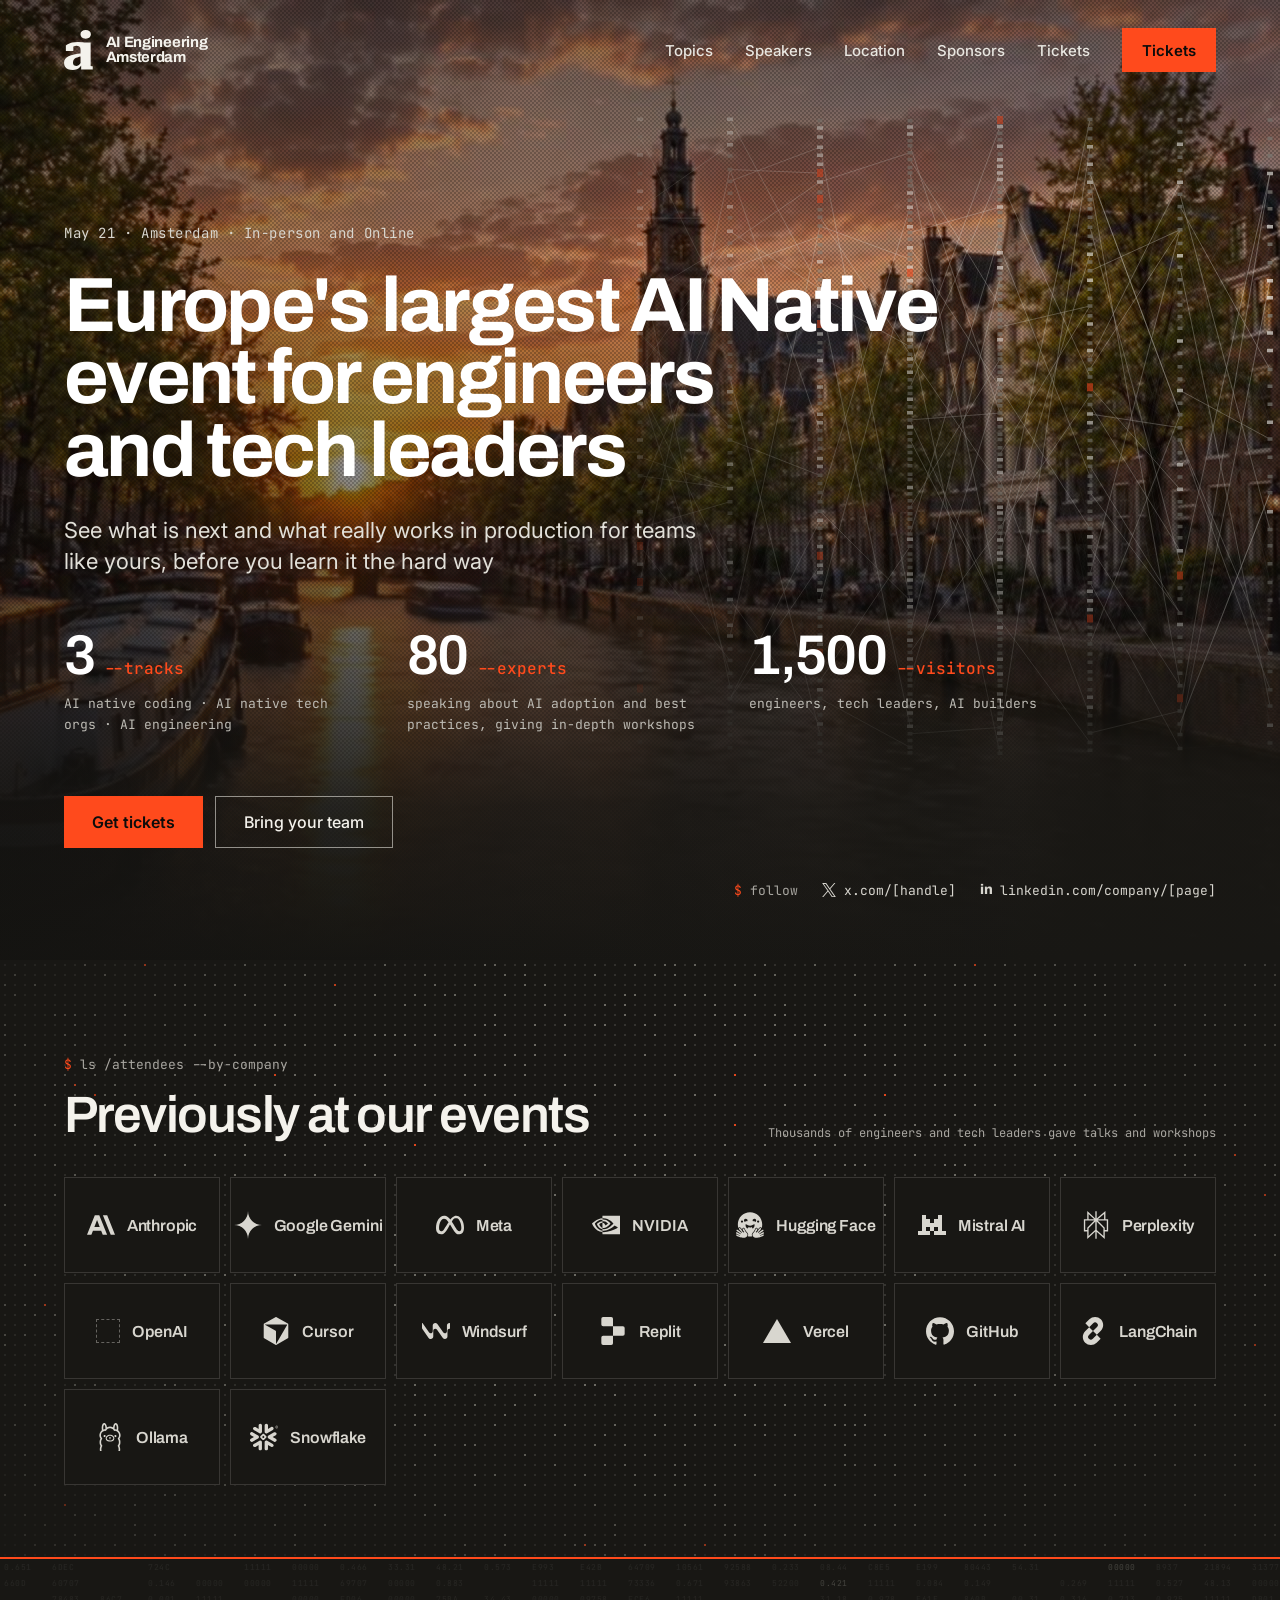
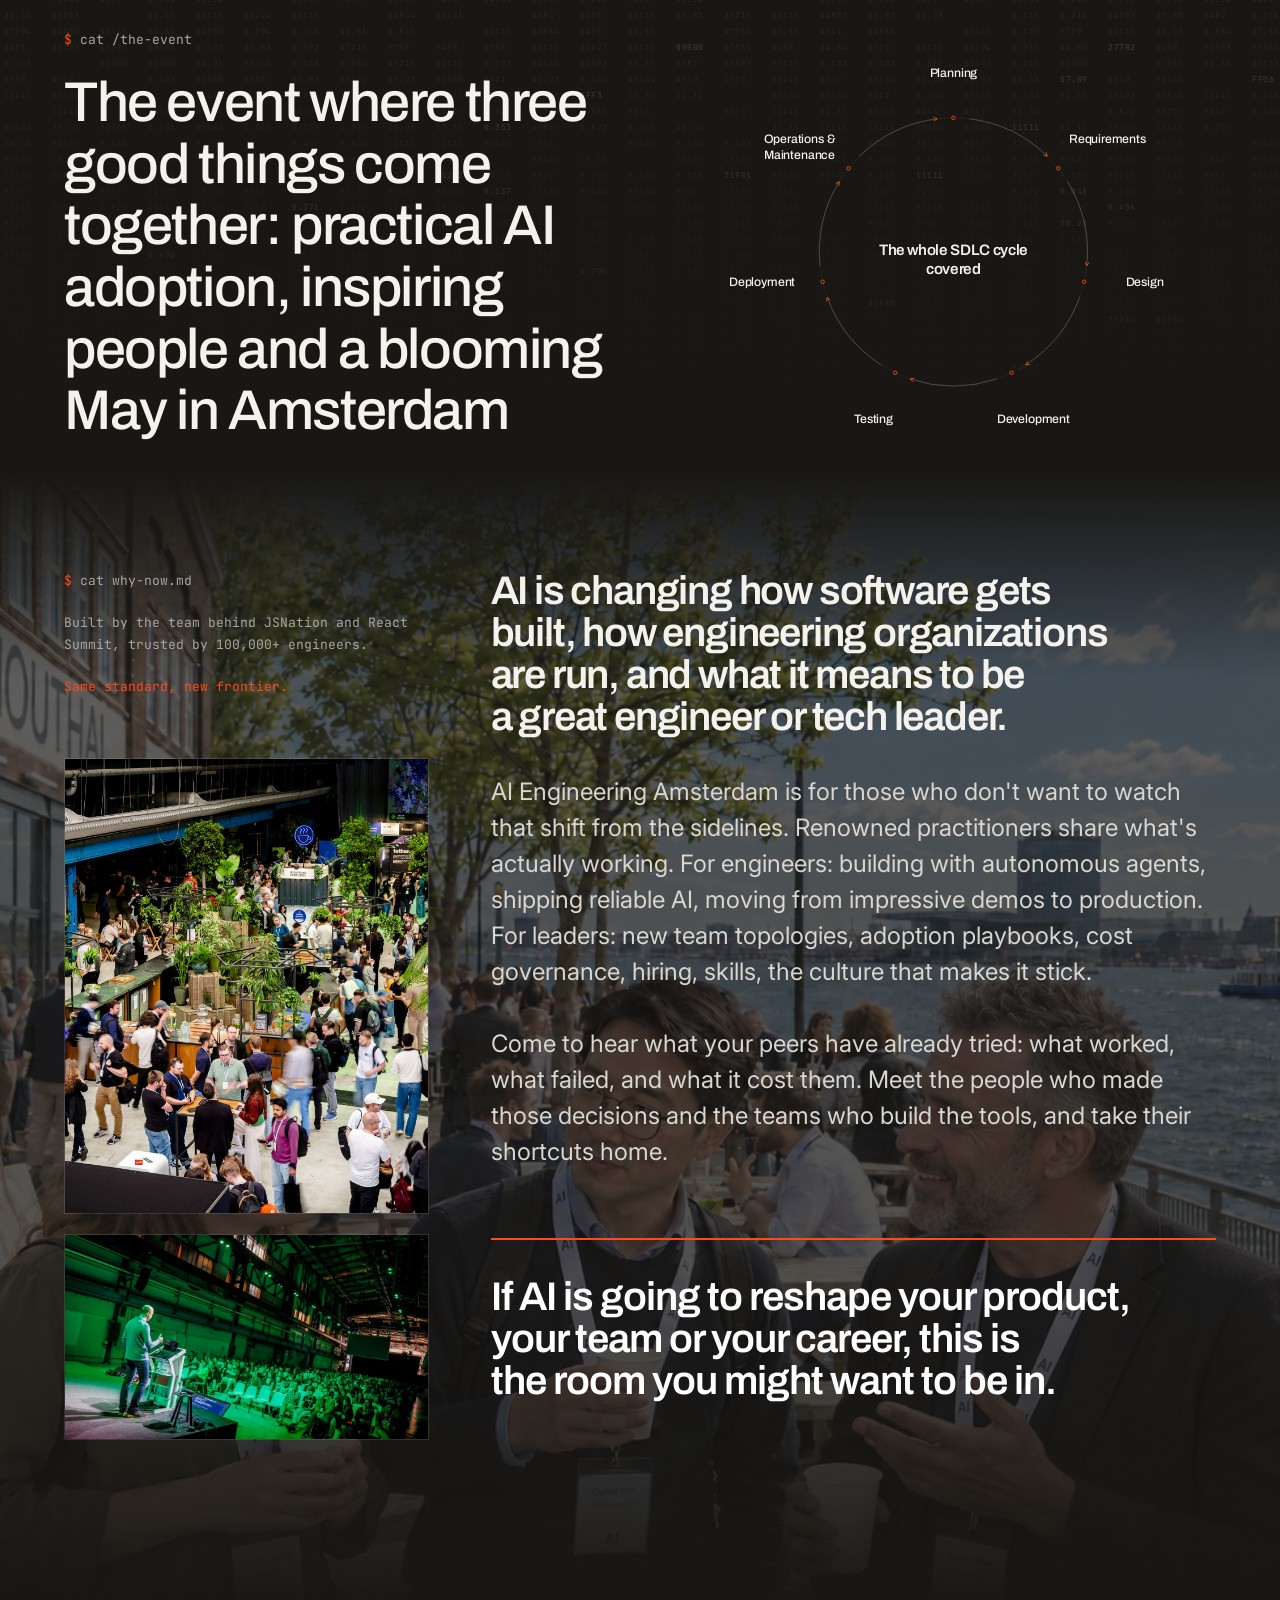
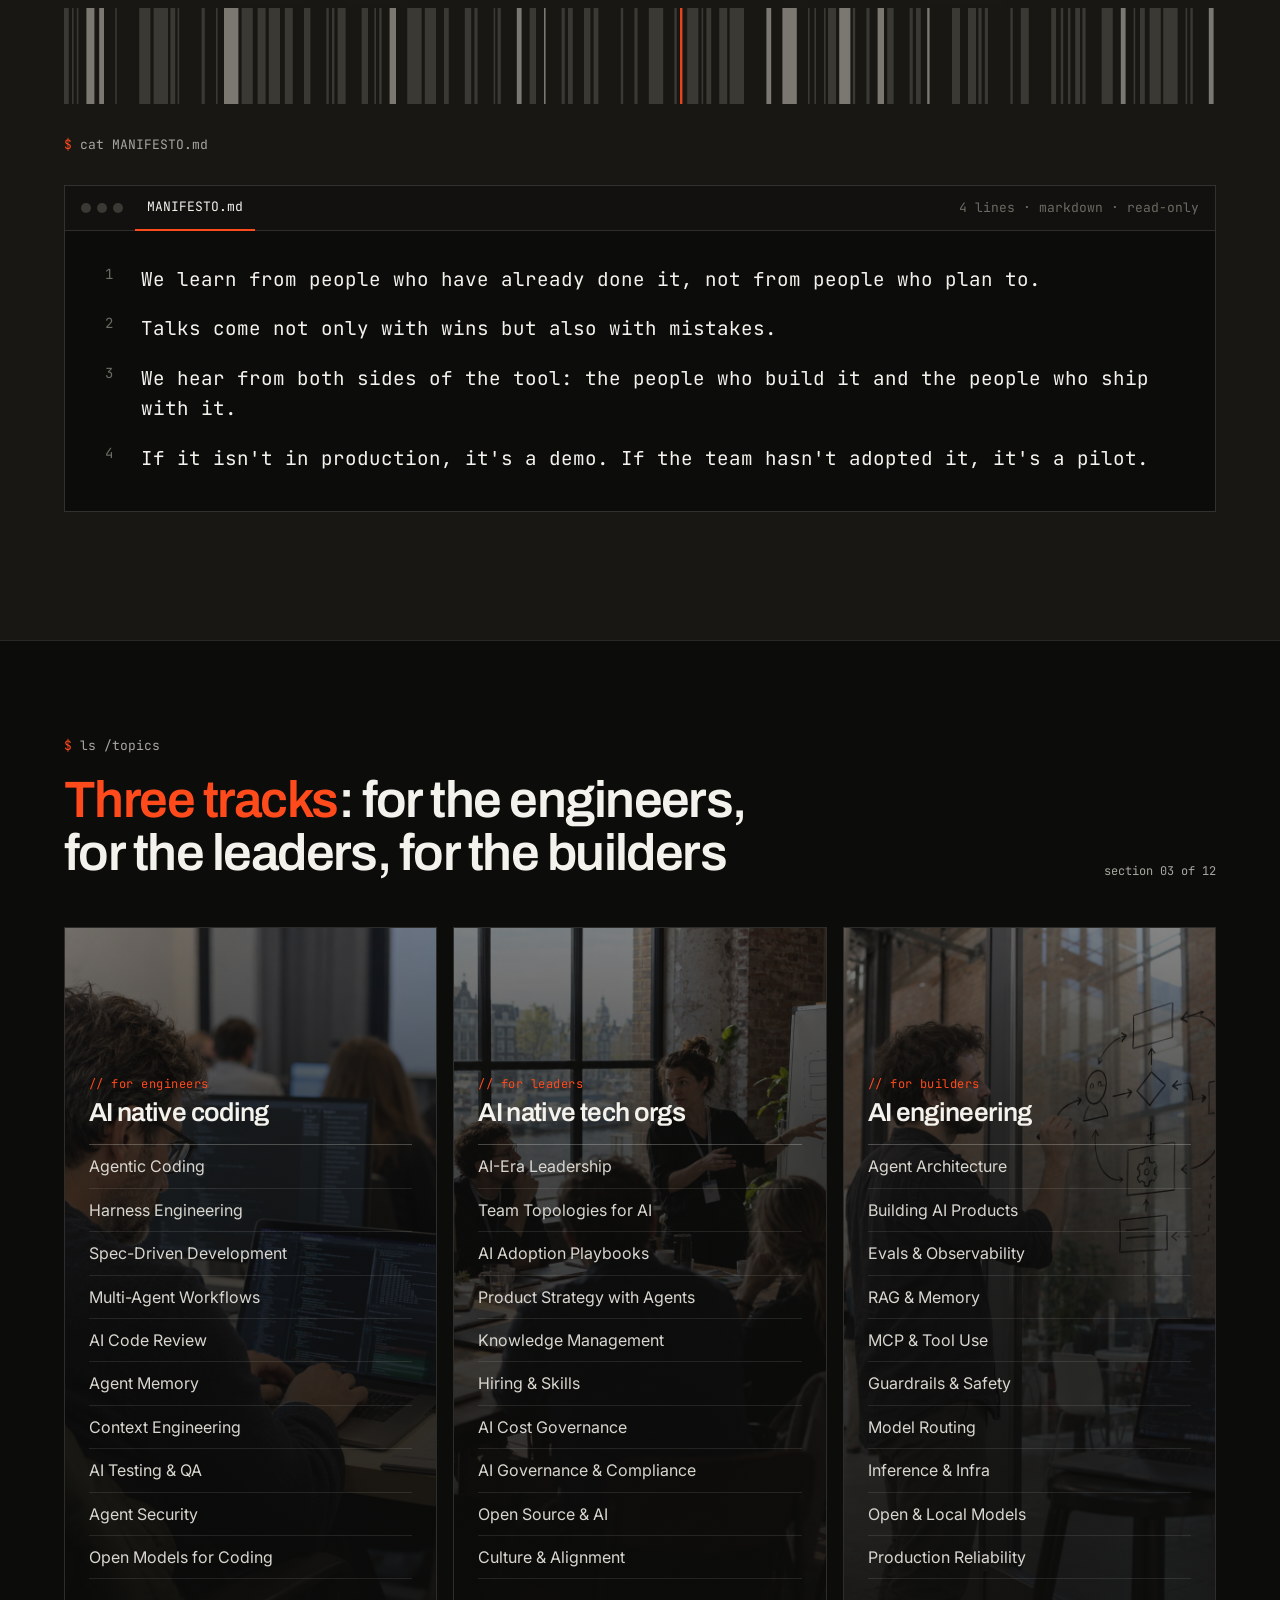
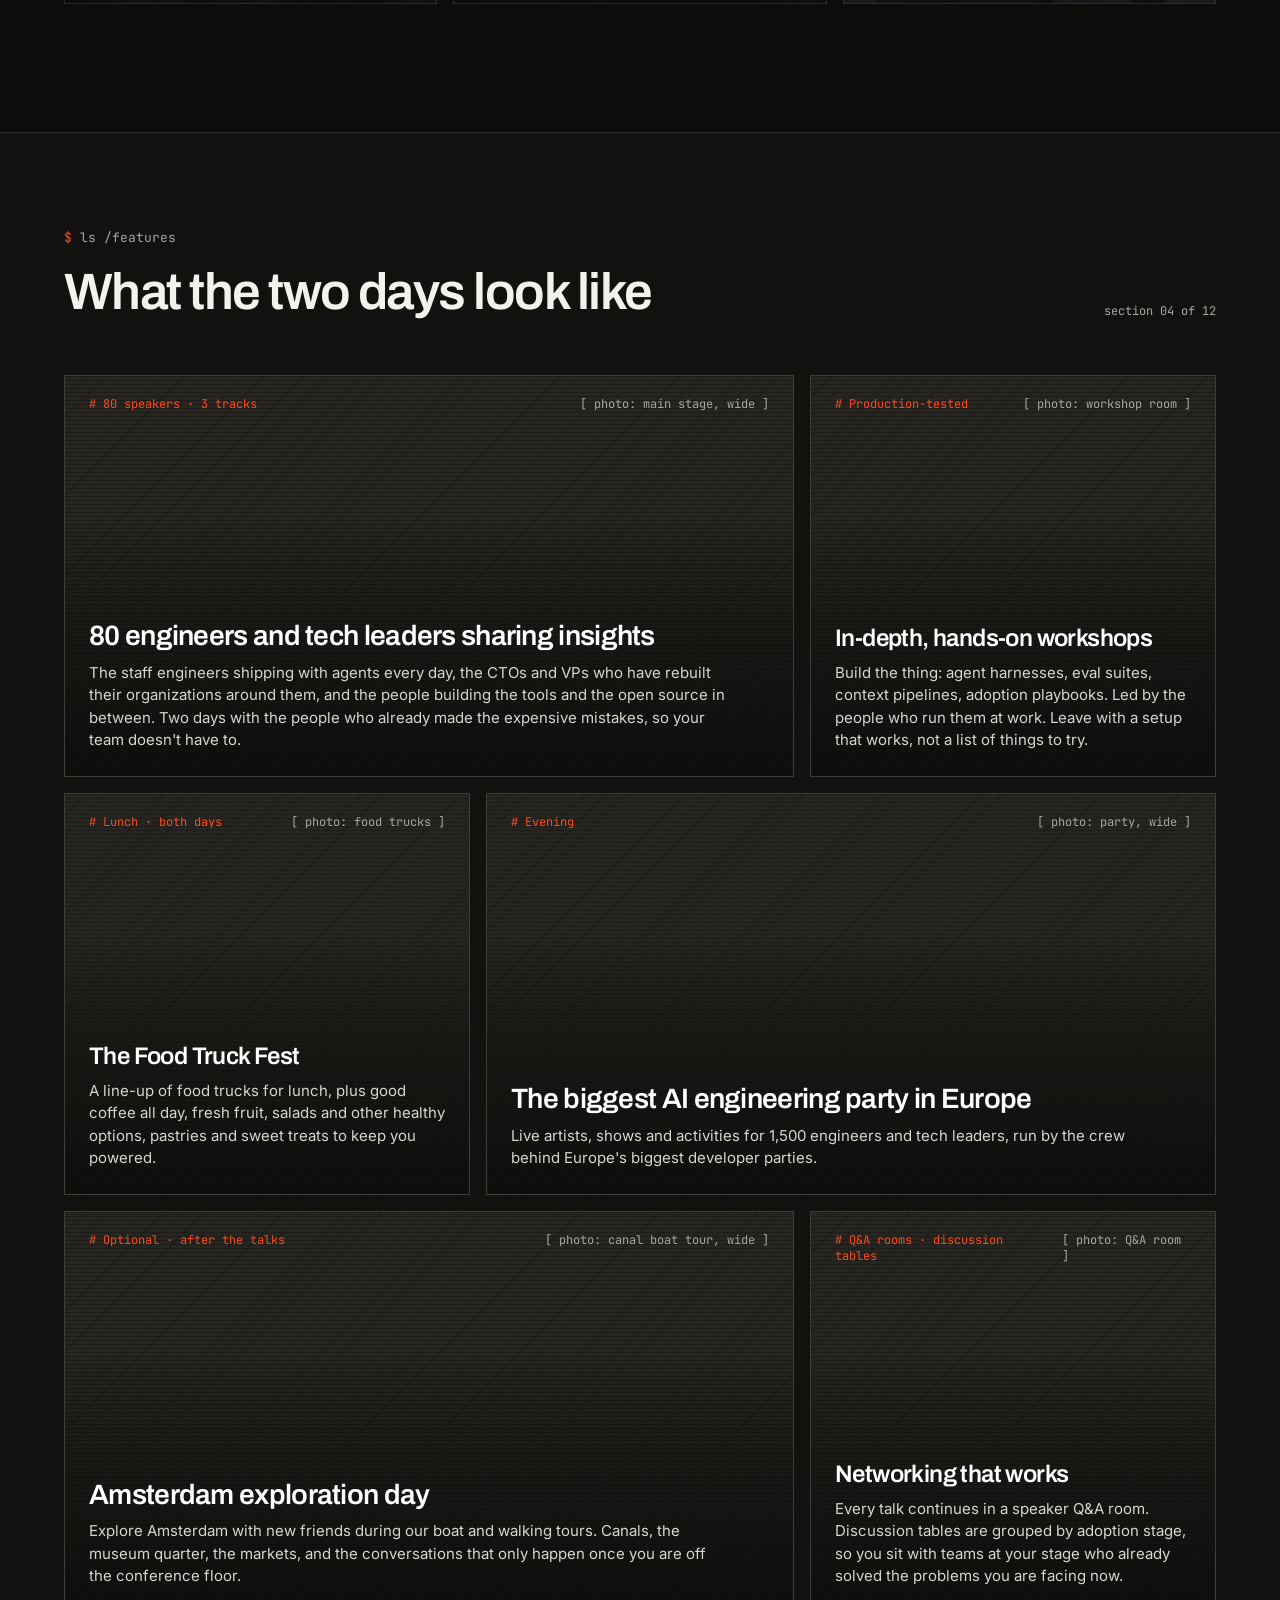
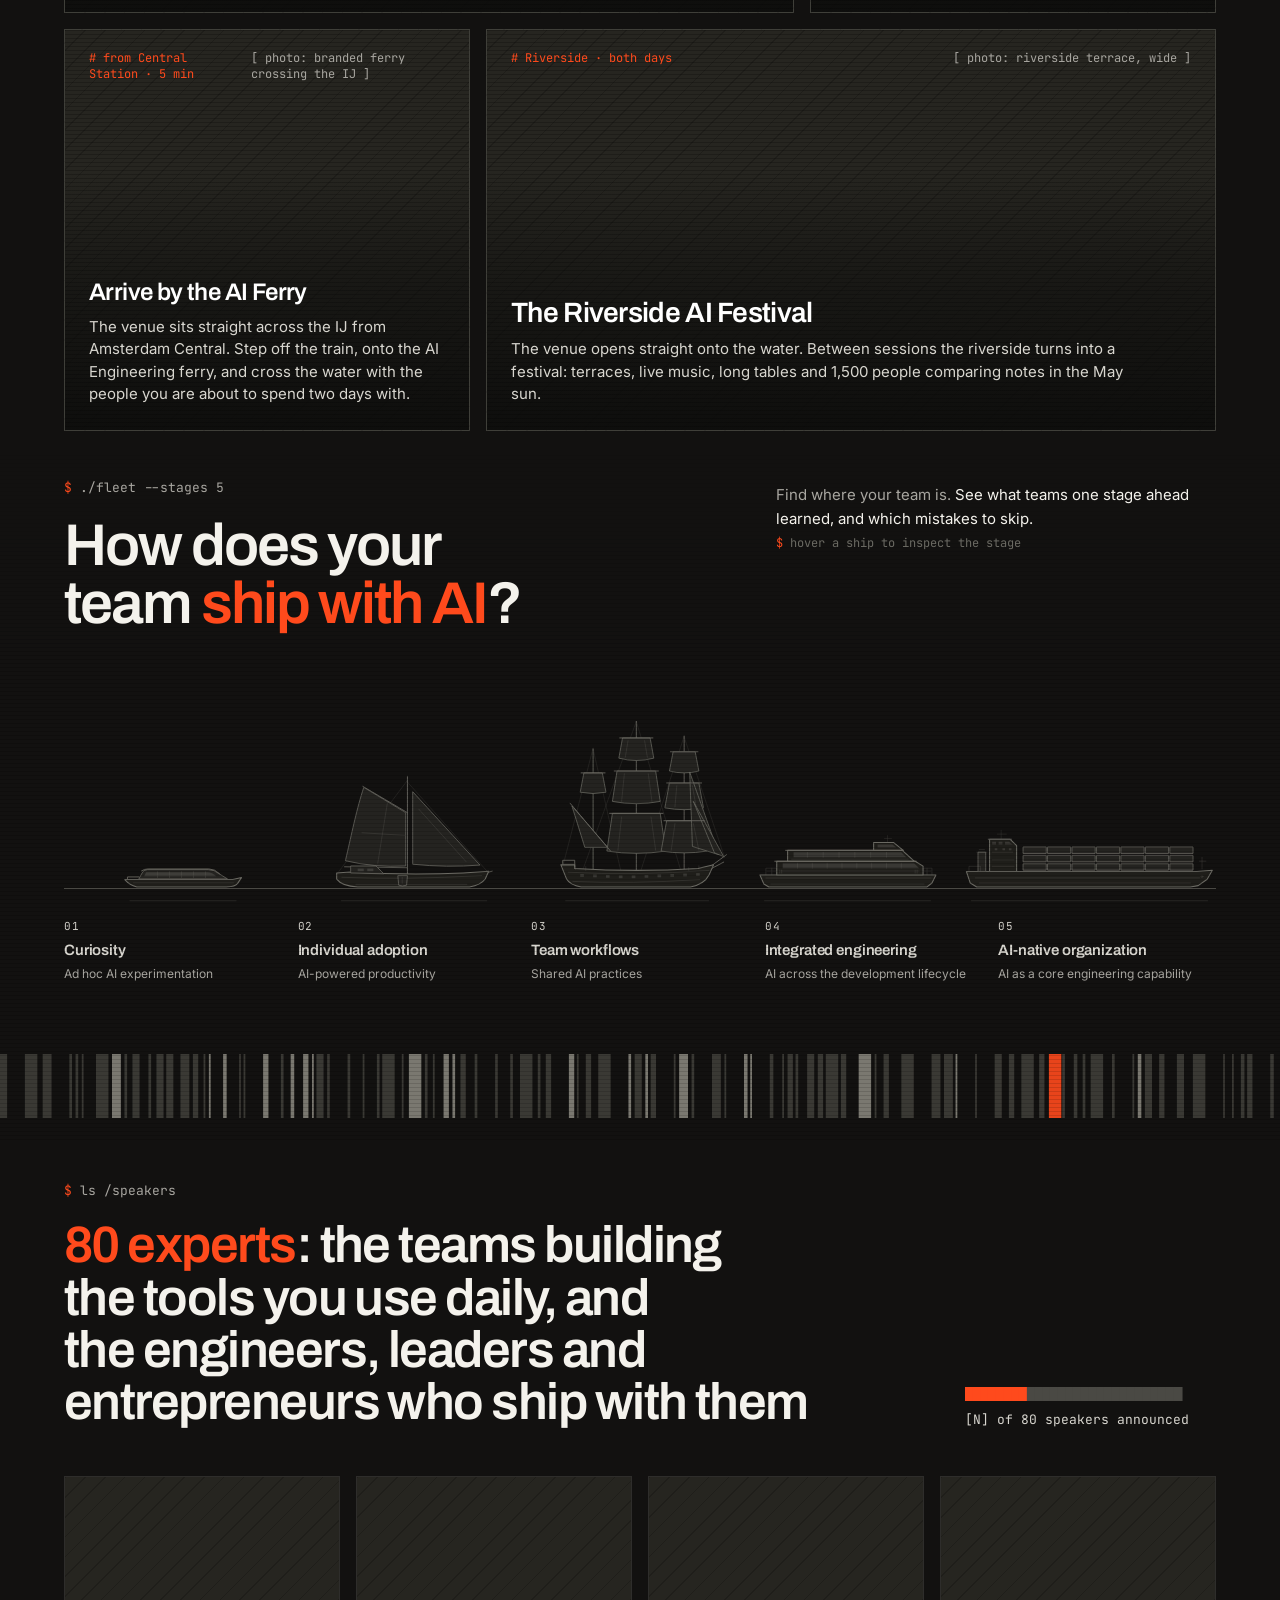
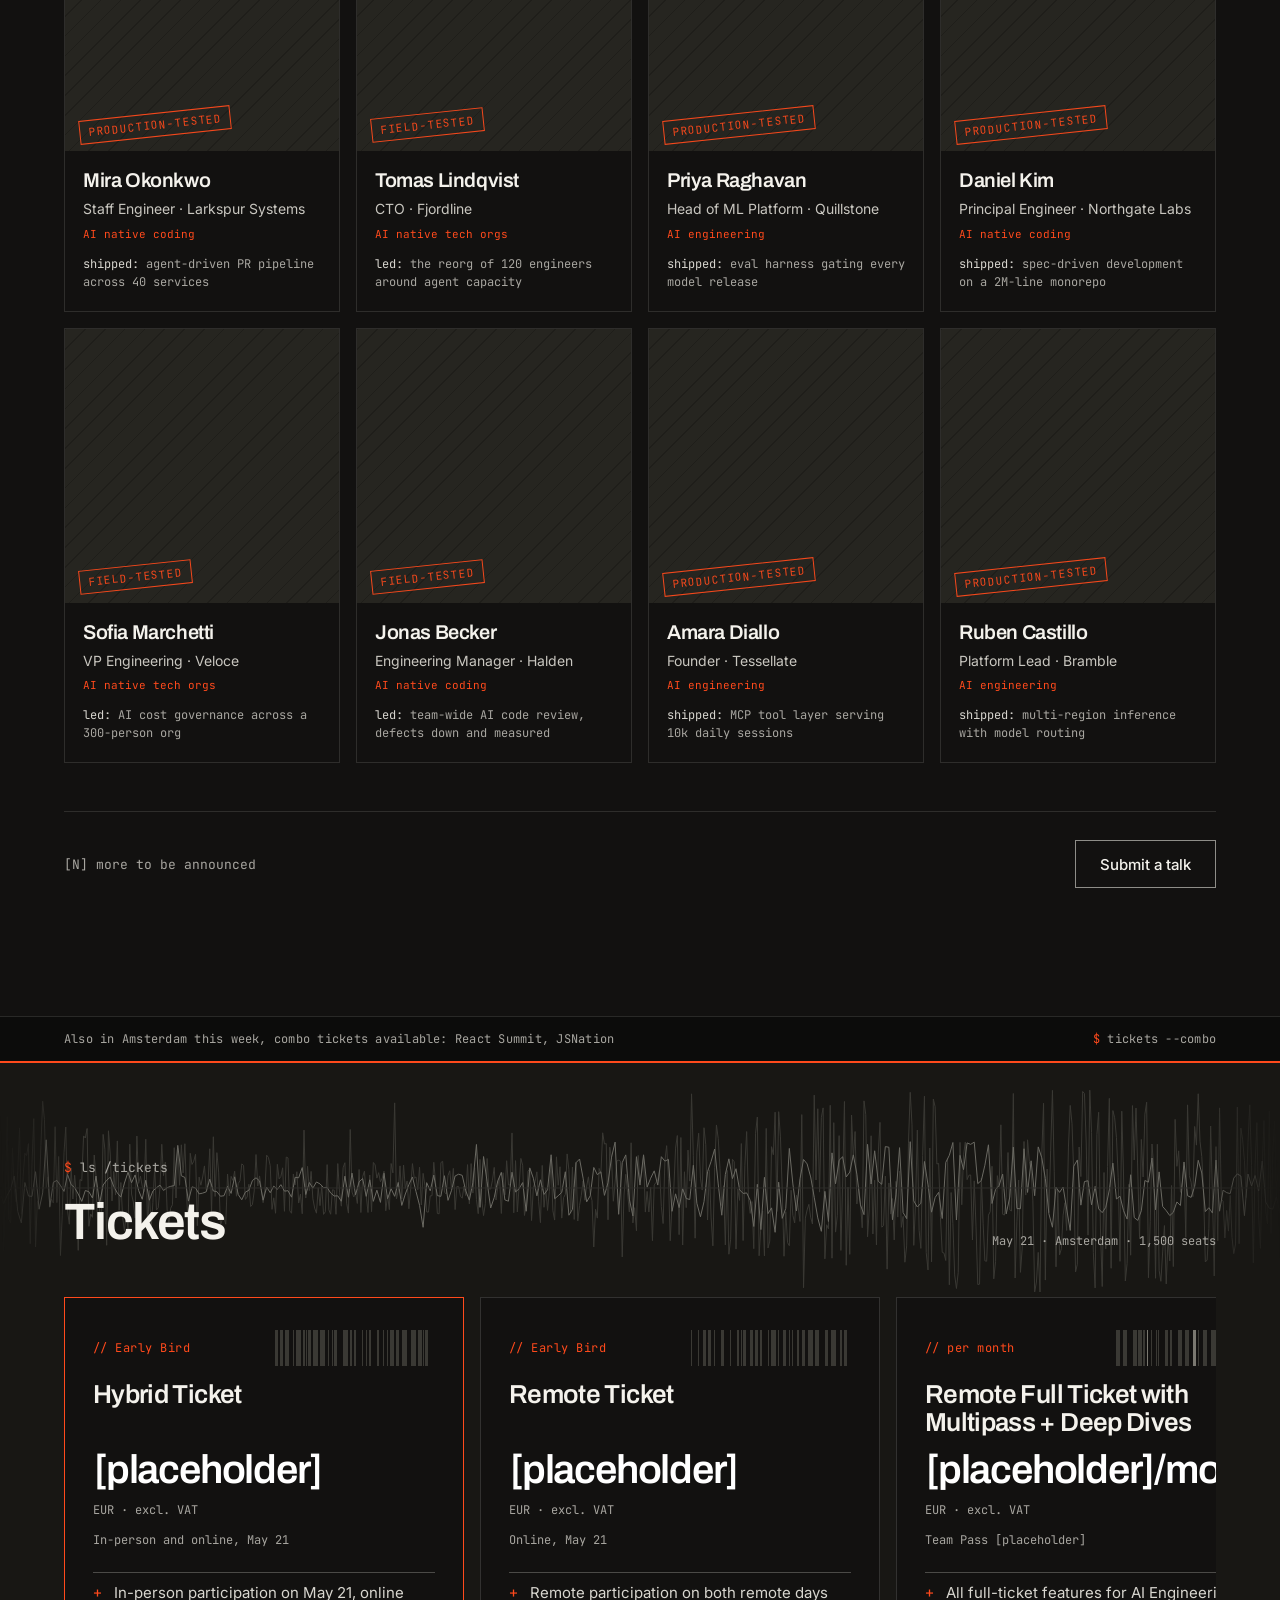
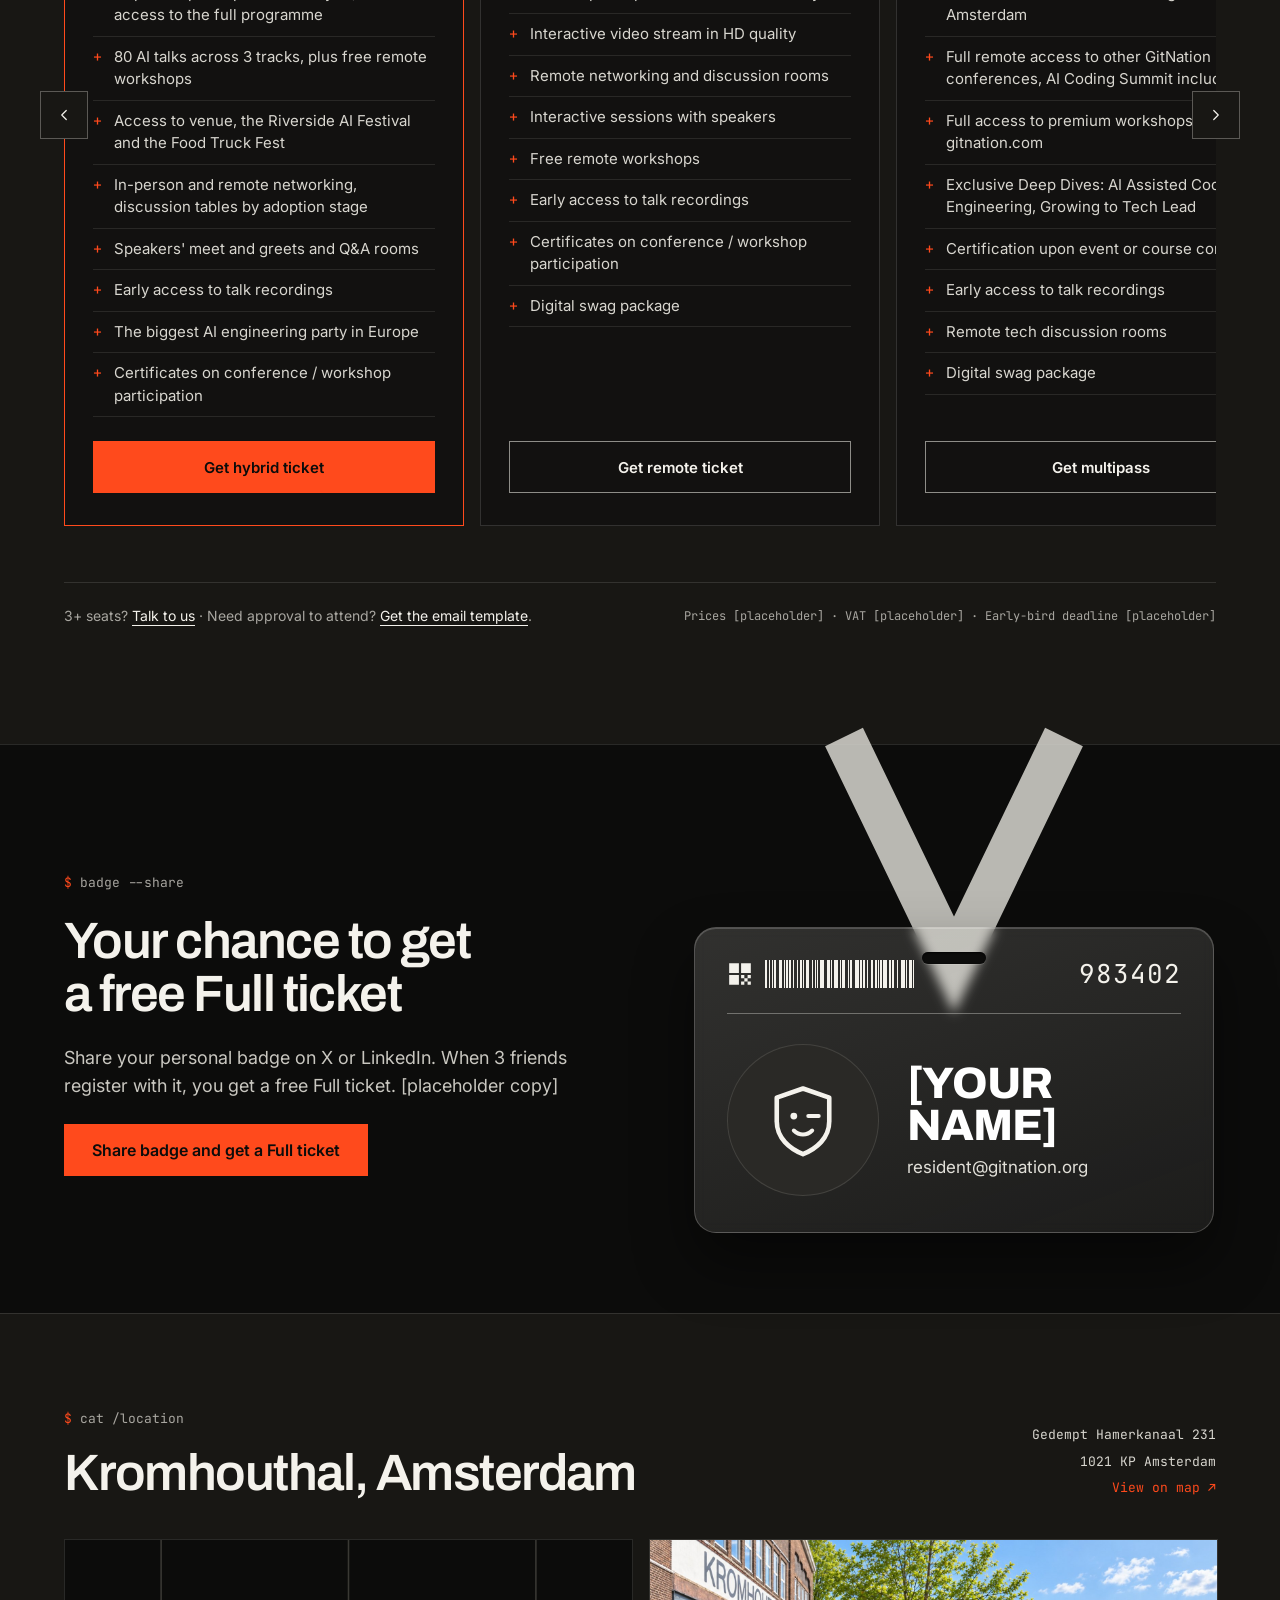
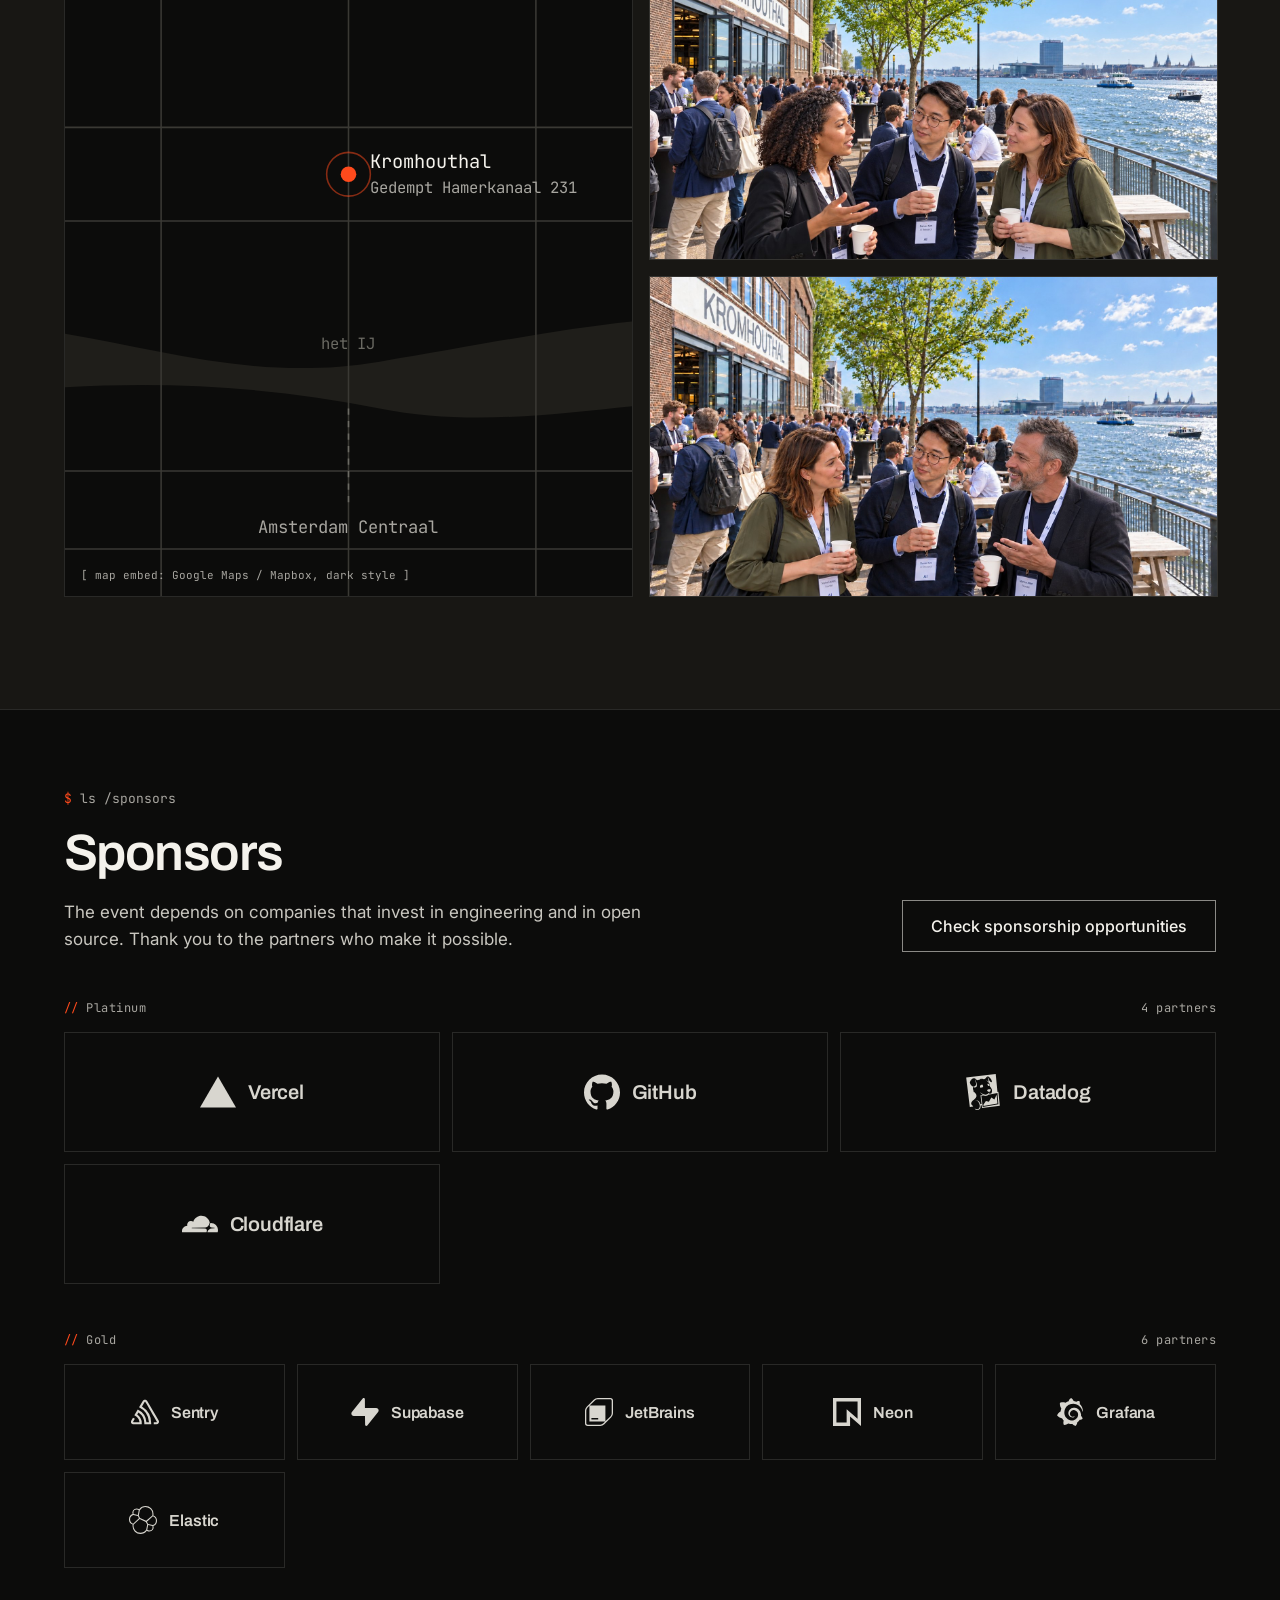
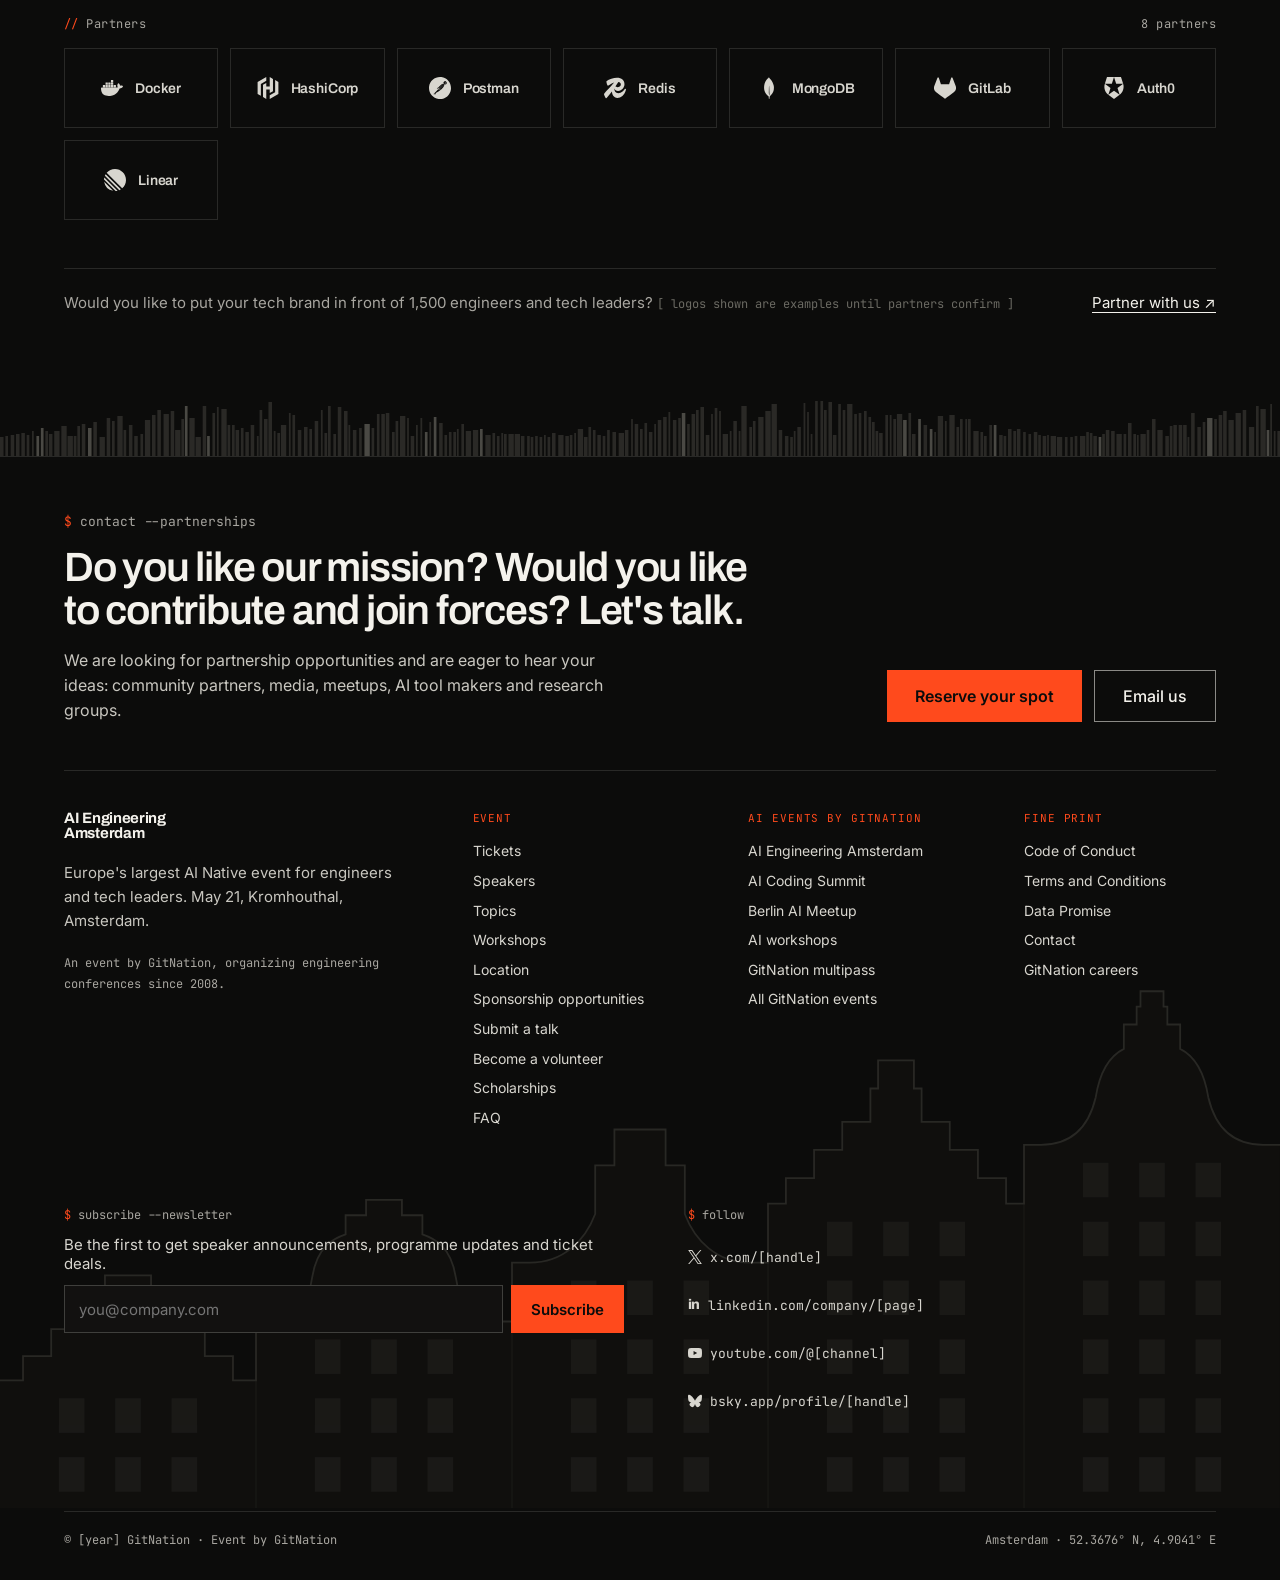
==== commit fa767b27: "Improves speakers section header" ====
--- a/index.html
+++ b/index.html
@@ -479,16 +479,15 @@
 
   <!-- SPEAKERS: black, counter in the header, grid of cards with the stamp -->
   <section class="speakers-section" id="speakers">
-    <svg class="speakers-svg" aria-hidden="true" viewBox="0 0 1440 360" preserveAspectRatio="none"><path fill="#2A2926" d="M0 4h1440v1h-1440zM0 13h1440v1h-1440zM0 22h1440v1h-1440zM0 30h1440v1h-1440zM0 38h1440v1h-1440zM0 44h1440v1h-1440zM0 51h1440v1h-1440zM0 59h1440v1h-1440zM0 65h1440v1h-1440zM0 74h1440v1h-1440zM0 83h1440v1h-1440zM0 91h1440v1h-1440zM0 97h1440v1h-1440zM0 103h1440v1h-1440zM0 110h1440v1h-1440zM0 117h1440v1h-1440zM0 126h1440v1h-1440zM0 133h1440v1h-1440zM0 141h1440v1h-1440zM0 149h1440v1h-1440zM0 158h1440v1h-1440zM0 165h1440v1h-1440zM0 174h1440v1h-1440zM0 182h1440v1h-1440zM0 191h1440v1h-1440zM0 200h1440v1h-1440zM0 208h1440v1h-1440zM0 214h1440v1h-1440zM0 220h1440v1h-1440zM0 227h1440v1h-1440zM0 234h1440v1h-1440zM0 242h1440v1h-1440zM0 249h1440v1h-1440zM0 258h1440v1h-1440zM0 264h1440v1h-1440zM0 273h1440v1h-1440zM0 280h1440v1h-1440zM0 287h1440v1h-1440zM0 296h1440v1h-1440zM0 304h1440v1h-1440zM0 310h1440v1h-1440zM0 316h1440v1h-1440zM0 324h1440v1h-1440zM0 331h1440v1h-1440zM0 337h1440v1h-1440zM0 346h1440v1h-1440zM0 354h1440v1h-1440z"></path><path fill="#8A8880" d="M13 3h90v2h-90zM261 3h14v2h-14zM305 3h180v2h-180zM687 3h40v2h-40zM1342 3h40v2h-40zM237 12h28v2h-28zM535 12h130v2h-130zM695 12h20v2h-20zM802 12h130v2h-130zM1247 12h6v2h-6zM495 21h180v2h-180zM1153 21h130v2h-130zM1393 21h20v2h-20zM299 29h28v2h-28zM439 29h10v2h-10zM966 29h20v2h-20zM1234 29h14v2h-14zM1369 29h71v2h-71zM12 37h20v2h-20zM238 37h14v2h-14zM550 37h90v2h-90zM782 37h180v2h-180zM1032 37h130v2h-130zM1235 37h6v2h-6zM1351 37h89v2h-89zM24 43h60v2h-60zM154 43h180v2h-180zM384 43h180v2h-180zM584 43h90v2h-90zM778 43h6v2h-6zM1356 43h28v2h-28zM41 50h14v2h-14zM165 50h90v2h-90zM1266 50h90v2h-90zM292 58h60v2h-60zM1069 58h10v2h-10zM1149 58h130v2h-130zM1348 64h6v2h-6zM27 73h20v2h-20zM472 73h90v2h-90zM592 73h180v2h-180zM1017 73h20v2h-20zM1257 73h28v2h-28zM1299 73h28v2h-28zM1372 73h40v2h-40zM740 82h14v2h-14zM886 82h180v2h-180zM1204 82h6v2h-6zM1384 82h56v2h-56zM264 90h90v2h-90zM747 90h180v2h-180zM1294 90h90v2h-90zM1414 90h6v2h-6zM256 96h40v2h-40zM824 96h28v2h-28zM1202 96h40v2h-40zM128 102h20v2h-20zM1214 102h130v2h-130zM1372 102h10v2h-10zM135 109h6v2h-6zM251 109h40v2h-40zM651 109h10v2h-10zM1280 109h40v2h-40zM79 116h14v2h-14zM163 116h130v2h-130zM345 116h60v2h-60zM450 116h60v2h-60zM764 116h14v2h-14zM1045 116h180v2h-180zM1365 116h28v2h-28zM204 125h14v2h-14zM288 125h28v2h-28zM573 125h28v2h-28zM646 125h130v2h-130zM996 125h130v2h-130zM111 132h130v2h-130zM314 132h90v2h-90zM562 132h20v2h-20zM57 140h14v2h-14zM331 140h60v2h-60zM399 140h40v2h-40zM459 140h40v2h-40zM519 140h130v2h-130zM755 140h10v2h-10zM813 140h90v2h-90zM411 148h130v2h-130zM743 148h130v2h-130zM983 148h60v2h-60zM1212 148h180v2h-180zM58 157h10v2h-10zM375 157h20v2h-20zM425 157h40v2h-40zM1221 157h90v2h-90zM1341 157h14v2h-14zM130 164h40v2h-40zM480 164h10v2h-10zM21 173h60v2h-60zM1234 173h130v2h-130zM1434 173h6v2h-6zM167 181h20v2h-20zM257 181h10v2h-10zM581 181h28v2h-28zM1355 181h28v2h-28zM1403 181h28v2h-28zM358 199h14v2h-14zM380 199h6v2h-6zM416 199h130v2h-130zM726 199h130v2h-130zM649 207h14v2h-14zM1287 207h60v2h-60zM14 213h180v2h-180zM574 213h60v2h-60zM1028 213h90v2h-90zM278 219h130v2h-130zM428 219h10v2h-10zM468 219h130v2h-130zM696 219h10v2h-10zM951 219h40v2h-40zM204 226h60v2h-60zM374 226h130v2h-130zM1155 226h130v2h-130zM65 233h14v2h-14zM299 233h130v2h-130zM443 233h60v2h-60zM511 233h180v2h-180zM792 233h90v2h-90zM912 233h10v2h-10zM1014 233h10v2h-10zM1069 233h10v2h-10zM1124 233h14v2h-14zM294 241h40v2h-40zM492 241h6v2h-6zM672 241h180v2h-180zM882 241h10v2h-10zM1101 241h90v2h-90zM274 248h28v2h-28zM328 248h180v2h-180zM538 248h20v2h-20zM1322 248h14v2h-14zM1381 248h59v2h-59zM349 257h40v2h-40zM459 257h180v2h-180zM769 257h14v2h-14zM937 257h180v2h-180zM1297 257h90v2h-90zM1237 263h10v2h-10zM1273 263h10v2h-10zM69 272h90v2h-90zM284 272h14v2h-14zM312 272h10v2h-10zM336 272h20v2h-20zM830 272h180v2h-180zM108 279h90v2h-90zM363 279h90v2h-90zM970 279h10v2h-10zM1170 279h10v2h-10zM1225 279h60v2h-60zM1395 279h40v2h-40zM61 286h10v2h-10zM174 286h14v2h-14zM252 286h180v2h-180zM440 286h14v2h-14zM1044 286h10v2h-10zM1144 286h6v2h-6zM1236 286h40v2h-40zM1306 286h90v2h-90zM65 295h40v2h-40zM211 295h40v2h-40zM281 295h130v2h-130zM770 295h28v2h-28zM880 295h10v2h-10zM1243 295h60v2h-60zM79 303h60v2h-60zM572 303h180v2h-180zM862 303h6v2h-6zM1052 303h20v2h-20zM32 309h180v2h-180zM284 309h28v2h-28zM342 309h28v2h-28zM913 309h10v2h-10zM943 309h20v2h-20zM983 309h90v2h-90zM318 315h130v2h-130zM981 315h60v2h-60zM1151 315h130v2h-130zM387 323h40v2h-40zM984 323h6v2h-6zM315 330h60v2h-60zM711 330h6v2h-6zM1021 330h28v2h-28zM1243 330h40v2h-40zM324 336h28v2h-28zM486 336h20v2h-20zM520 336h60v2h-60zM708 336h10v2h-10zM930 336h10v2h-10zM954 336h14v2h-14zM1126 336h130v2h-130zM26 345h10v2h-10zM81 345h6v2h-6zM181 345h90v2h-90zM785 345h60v2h-60zM955 345h180v2h-180zM1263 345h177v2h-177zM420 353h60v2h-60zM590 353h40v2h-40zM1116 353h6v2h-6zM1152 353h14v2h-14z"></path><path fill="#FF4A1C" d="M796 82h20v2h-20zM1311 164h40v2h-40zM377 181h40v2h-40zM1330 226h110v2h-110zM300 353h90v2h-90z"></path></svg>
     <div class="speakers-div">
       <div class="speakers-div-2">
         <div class="speakers-div-3">
           <span class="logos-span"><span class="nav-span-4">$</span> ls /speakers</span>
-          <h2 class="topics-h2">80 experts: the teams building the tools you use daily, and the engineers, leaders and entrepreneurs who ship with them</h2>
+          <h2 class="topics-h2"><span class="speakers-highlight">80 experts</span>: the teams building the tools you use daily, and the engineers, leaders and entrepreneurs who ship with them</h2>
         </div>
         <div class="speakers-div-4">
           <div class="speakers-div-5"><span class="nav-span-4">████████</span>████████████████████</div>
-          <div class="speakers-div-6"><span>[N] of 80 speakers announced</span><span class="nav-span-3">section 05 of 12</span></div>
+          <div class="speakers-div-6"><span>[N] of 80 speakers announced</span></div>
         </div>
       </div>
       <div class="speakers-div-7">
--- a/css/styles.css
+++ b/css/styles.css
@@ -1213,17 +1213,7 @@
   display: flex;
   flex-direction: column;
 }
-.speakers-svg {
-  position: absolute;
-  left: 0;
-  right: 0;
-  top: 0;
-  width: 100%;
-  height: 360px;
-  pointer-events: none;
-  -webkit-mask-image: linear-gradient(90deg, transparent 0%, transparent 38%, rgba(0,0,0,.6) 60%, #000 100%);
-  mask-image: linear-gradient(90deg, transparent 0%, transparent 38%, rgba(0,0,0,.6) 60%, #000 100%);
-}
+
 .speakers-div {
   position: relative;
   z-index: 1;
@@ -1247,13 +1237,18 @@
   display: flex;
   flex-direction: column;
   gap: 20px;
-  flex: 1 1 420px;
+  flex: 0 1 66.6667vw;
+  min-width: 0;
+}
+.speakers-highlight {
+  color: #FF4A1C;
 }
 .speakers-div-4 {
   display: flex;
   flex-direction: column;
   gap: 10px;
-  flex: 1 1 360px;
+  flex: 1 1 200px;
+  min-width: 0;
   max-width: 520px;
 }
 .speakers-div-5 {
@@ -2139,3 +2134,8 @@
   font-size: 12px;
   color: #A8A6A0;
 }
+
+@media (max-width: 760px) {
+  .speakers-div { padding: 40px 24px 80px; }
+  .speakers-div-3, .speakers-div-4 { flex-basis: 100%; }
+}
